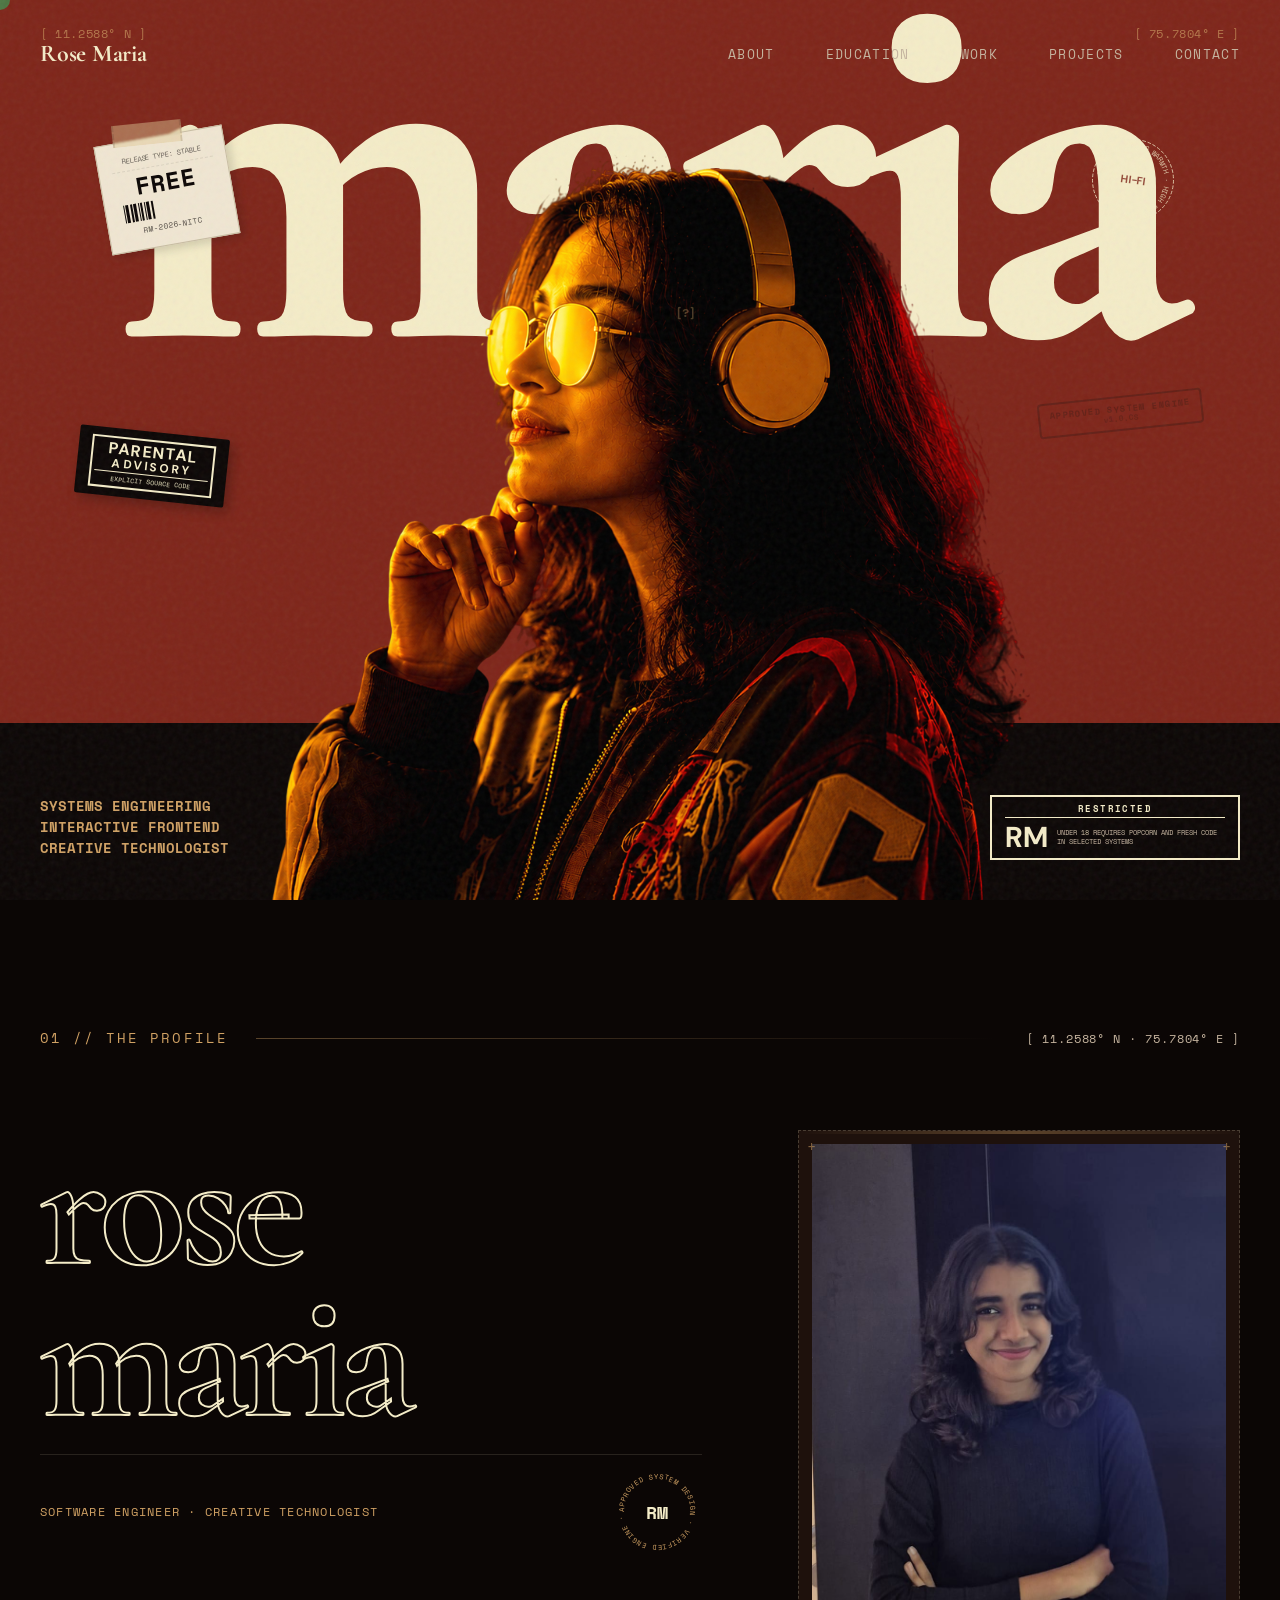
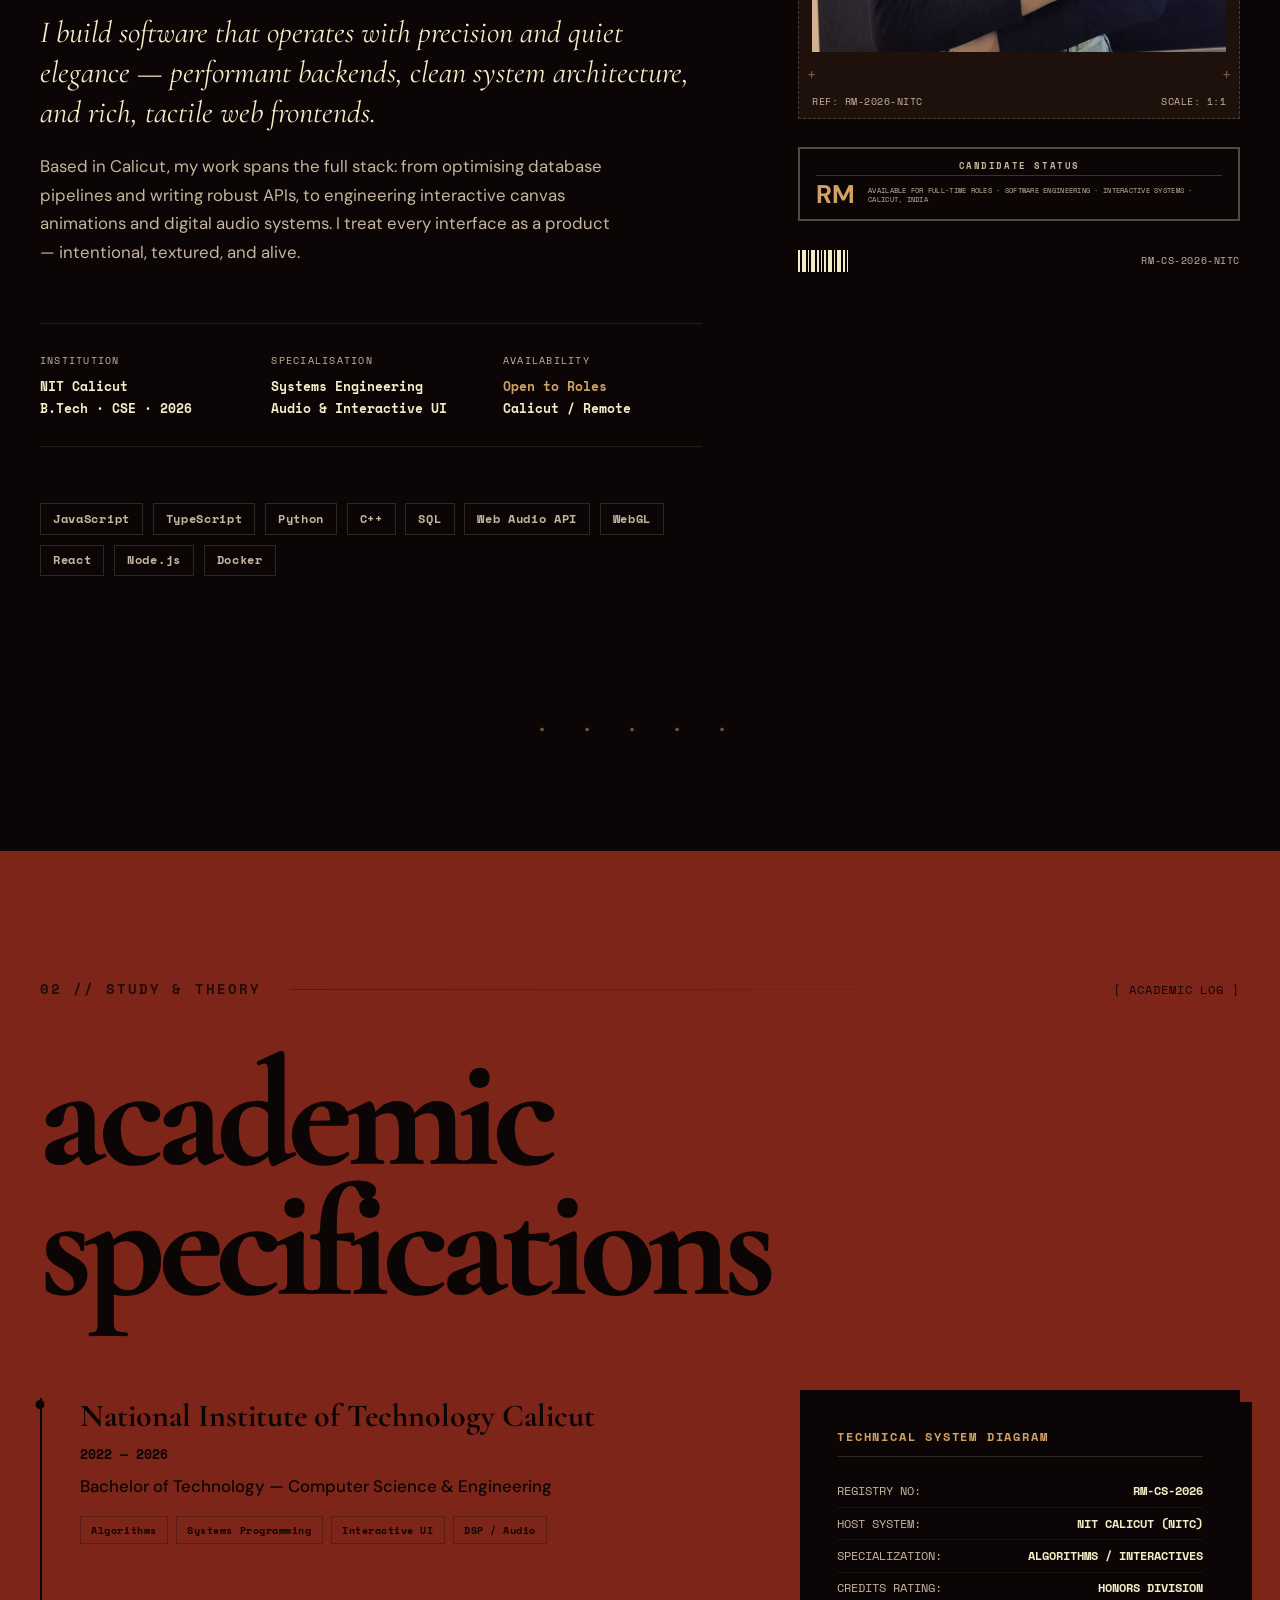
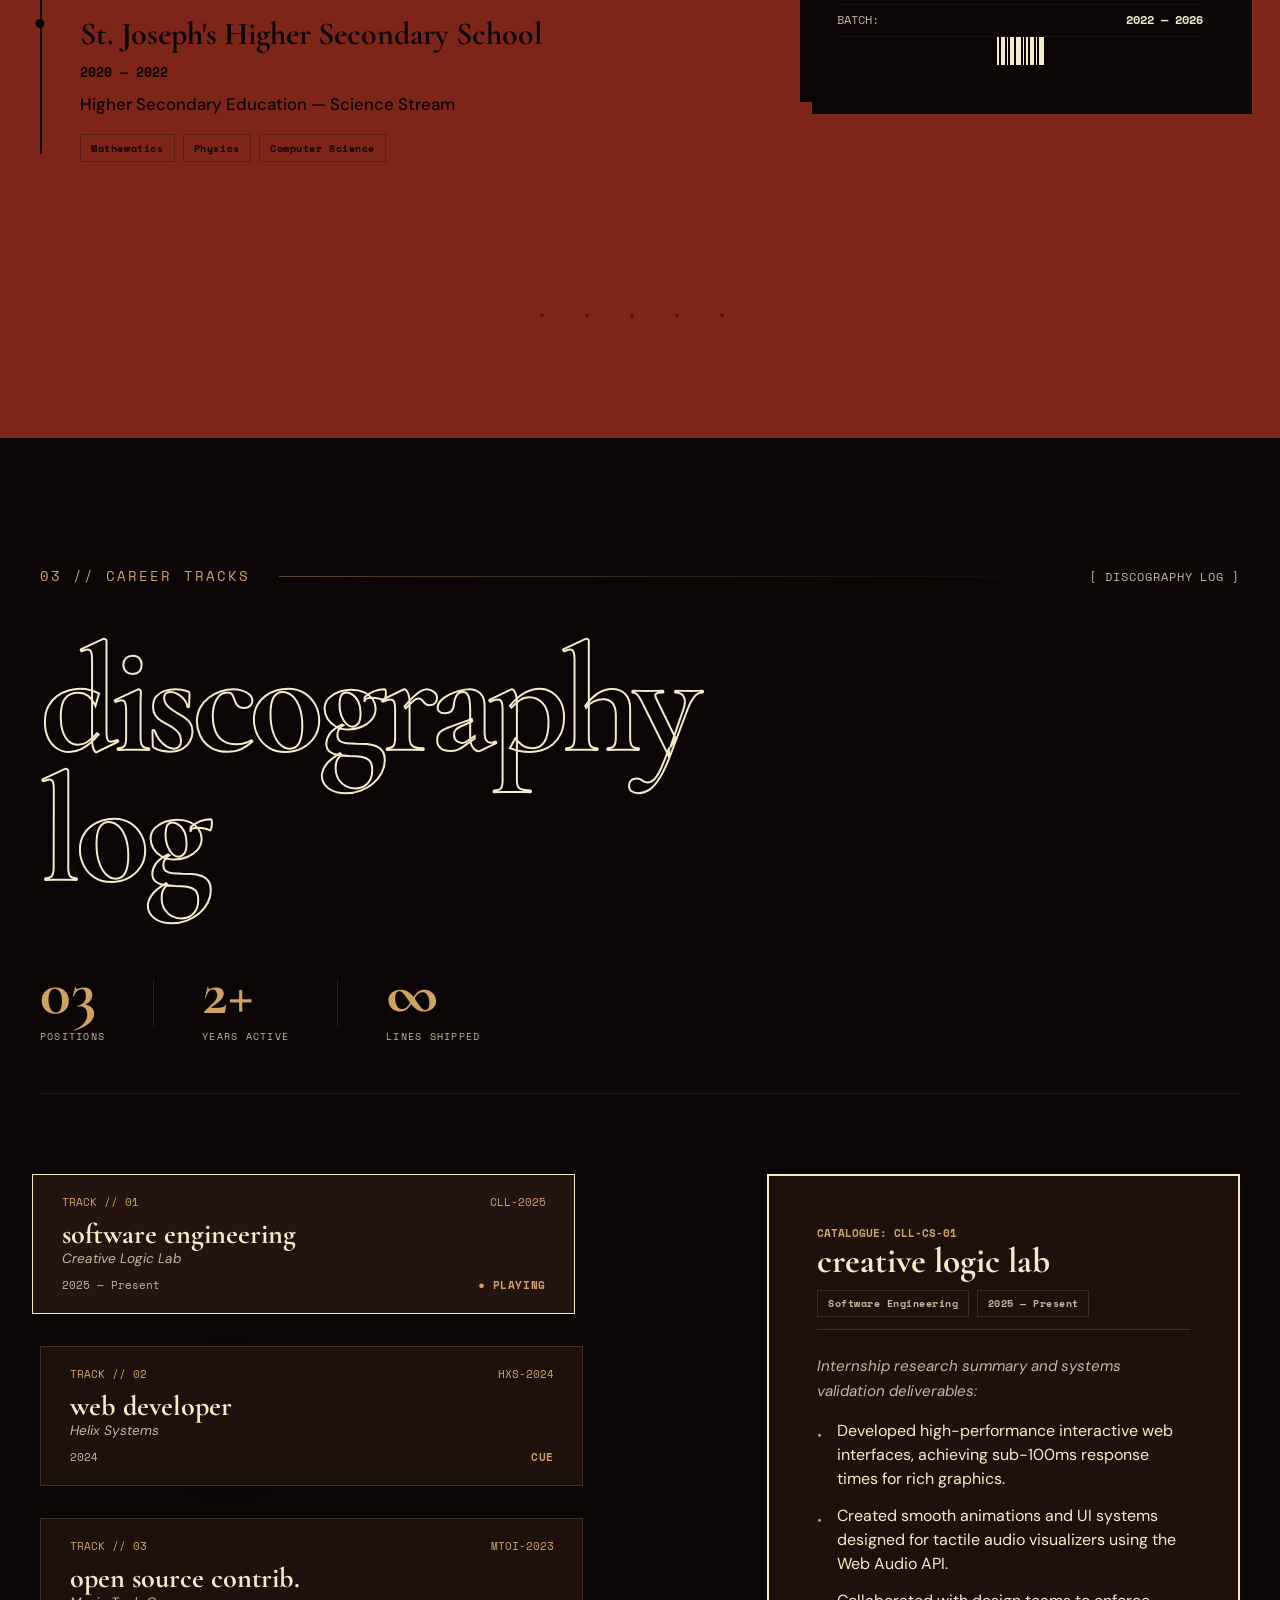
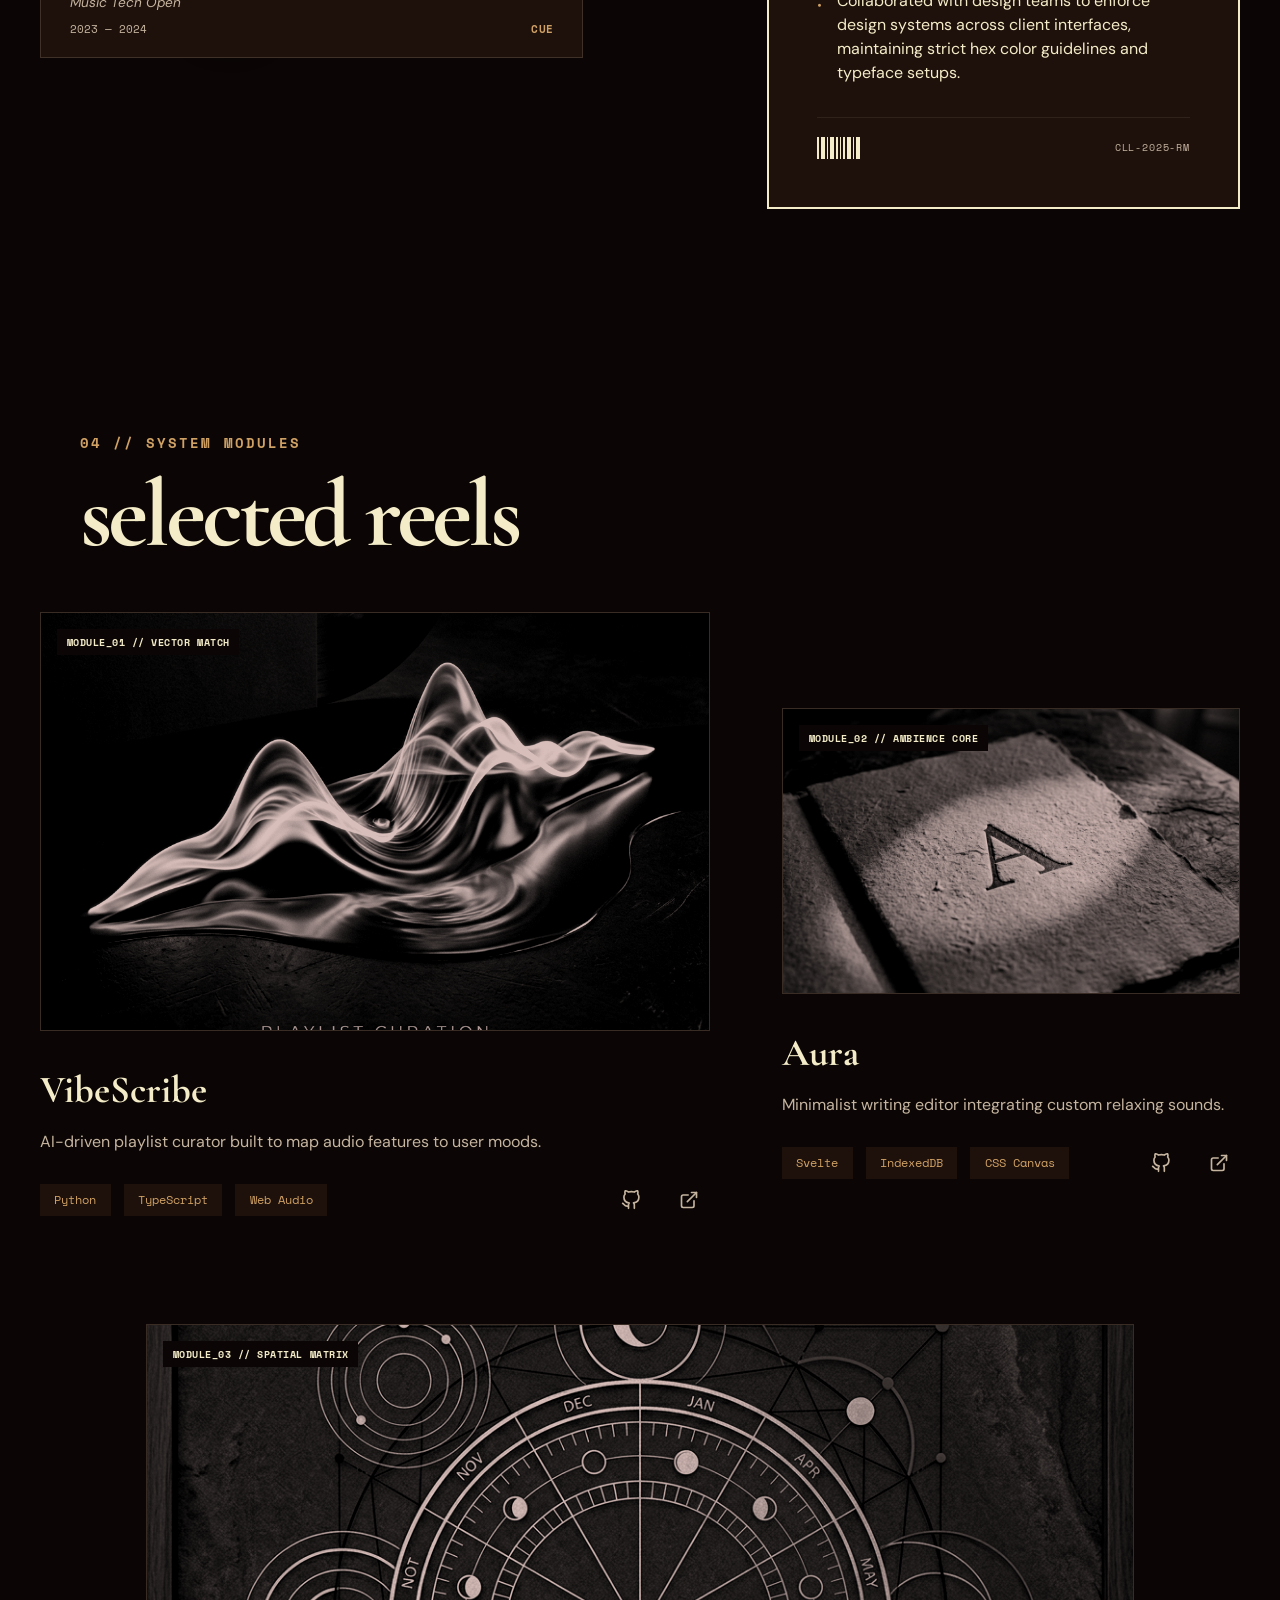
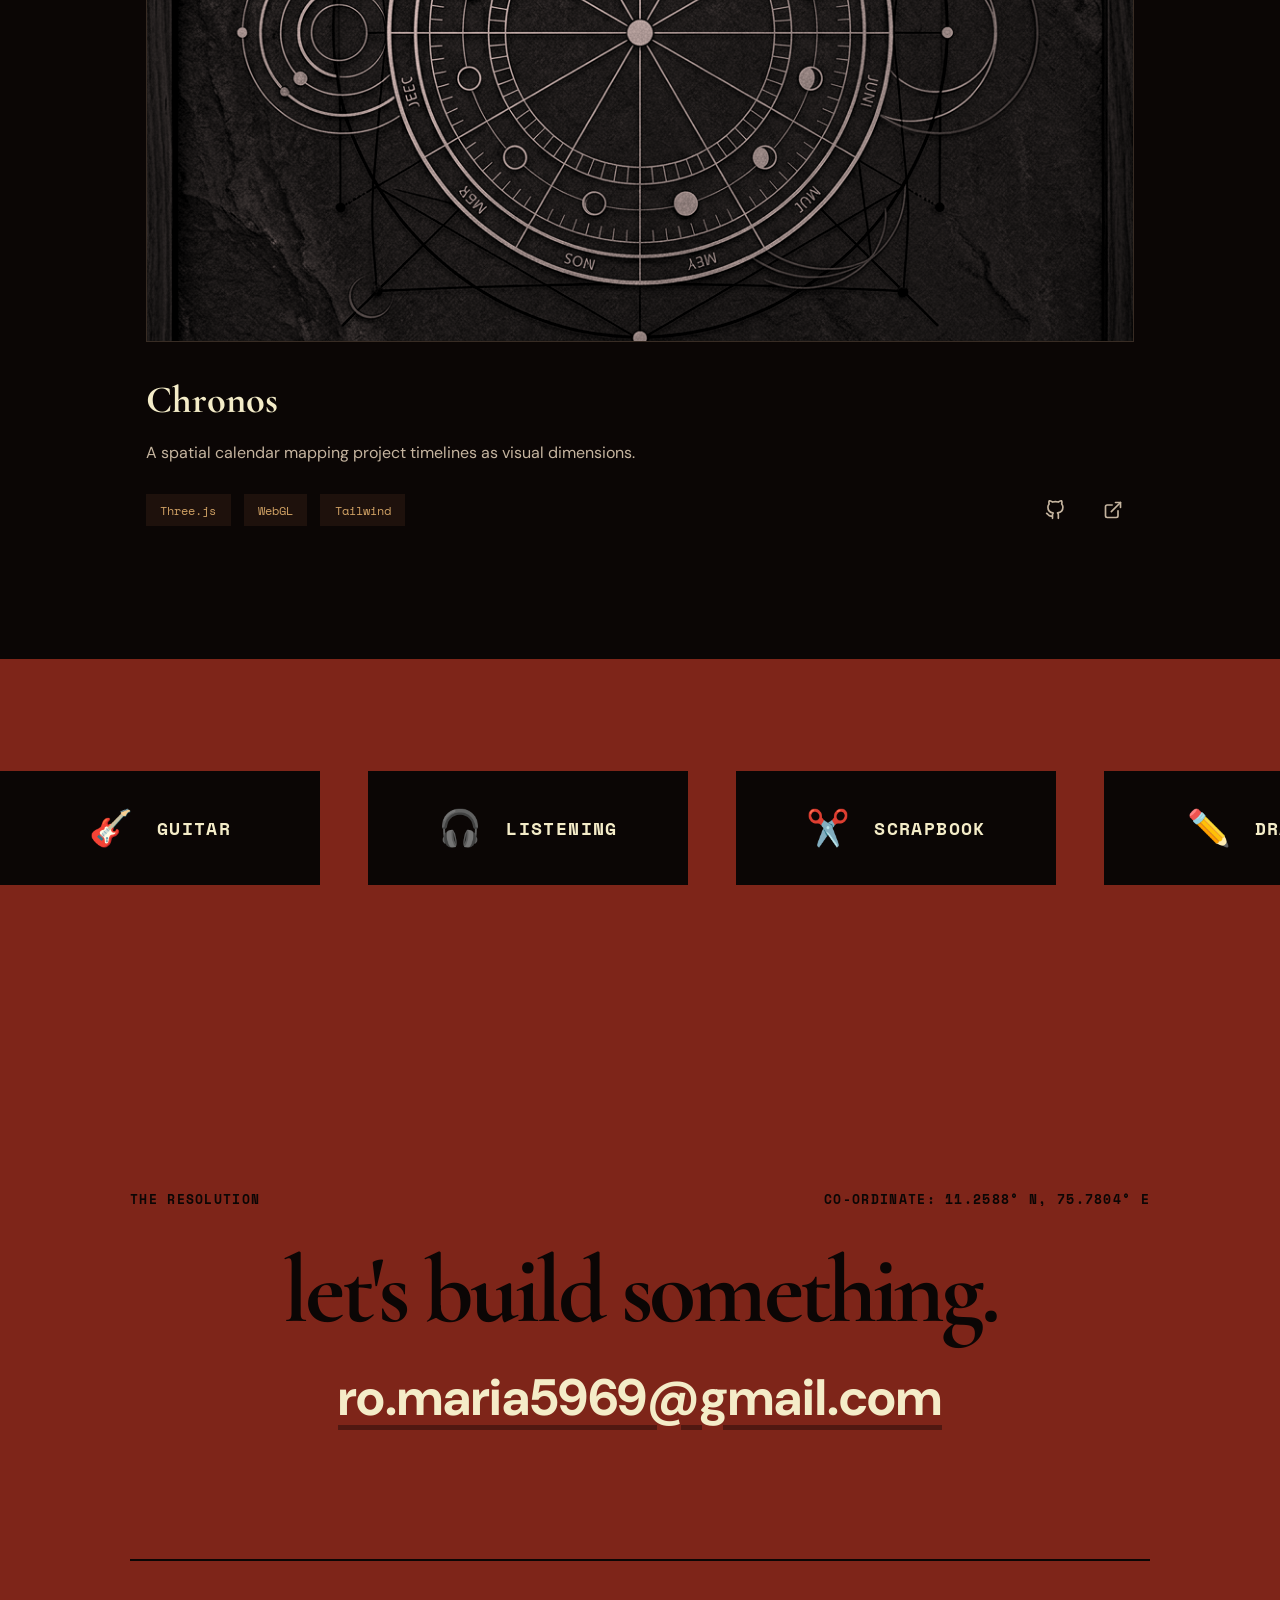
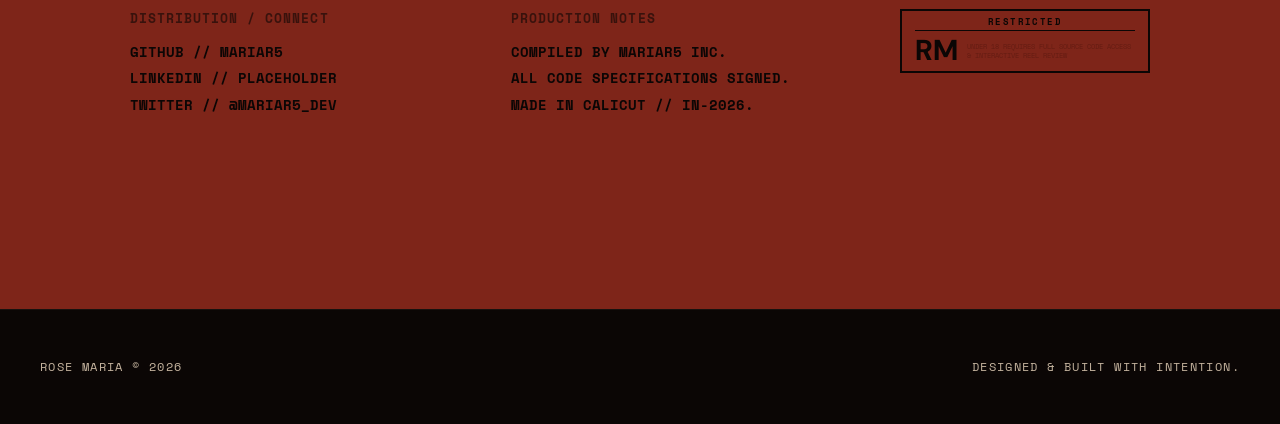
==== index.html @ 821b8453 "Fix the scroll issue" ====
<!DOCTYPE html>
<html lang="en">

<head>
  <meta charset="UTF-8">
  <meta name="viewport" content="width=device-width, initial-scale=1.0">
  <title>rose maria — portfolio</title>
  <meta name="description"
    content="Personal portfolio of Rose Maria, systems engineer and music enthusiast based in Calicut. Inspired by retro-vintage print, vinyl covers, and analog warmth.">

  <!-- Google Fonts: Cormorant Garamond, DM Sans, Space Mono -->
  <link rel="preconnect" href="https://fonts.googleapis.com">
  <link rel="preconnect" href="https://fonts.gstatic.com" crossorigin>
  <link
    href="https://fonts.googleapis.com/css2?family=Abril+Fatface&family=Cormorant+Garamond:ital,wght@0,300;0,400;0,600;0,700;1,300;1,400&family=DM+Sans:ital,opsz,wght@0,9..40,300;0,9..40,400;0,9..40,700;1,9..40,400&family=Space+Mono:wght@400;700&display=block"
    rel="stylesheet">

  <!-- Modular Stylesheets from styles/ folder -->
  <link rel="stylesheet" href="styles/global.css">
  <link rel="stylesheet" href="styles/hero.css">
  <link rel="stylesheet" href="styles/about.css">
  <link rel="stylesheet" href="styles/education.css">
  <link rel="stylesheet" href="styles/experience.css">
  <link rel="stylesheet" href="styles/projects.css">
  <link rel="stylesheet" href="styles/hobbies.css">
  <link rel="stylesheet" href="styles/contact.css">
</head>

<body>

  <!-- Custom Cursor Wrapper -->
  <div class="custom-cursor" id="customCursor"></div>

  <!-- Grain overlay -->
  <div class="grain-overlay"></div>

  <!-- Navigation -->
  <header class="nav-container">
    <nav class="nav" aria-label="Main Navigation">
      <a href="index.html" class="nav-logo" id="navLogo">Rose Maria</a>
      <div class="nav-links">
        <a href="#about" class="nav-link" data-section="about">About</a>
        <a href="#education" class="nav-link" data-section="education">Education</a>
        <a href="#experience" class="nav-link" data-section="experience">Work</a>
        <a href="#projects" class="nav-link" data-section="projects">Projects</a>
        <a href="#contact" class="nav-link" data-section="contact">Contact</a>
      </div>
    </nav>
  </header>

  <main>
    <!-- Section 1: HERO (The Poster Showcase) -->
    <section id="hero" class="hero-poster">

      <!-- Top Red Panel of the Poster -->
      <div class="poster-top-panel">

        <!-- Giant Bold Title -->
        <h1 class="poster-main-title" aria-label="maria">
          <span class="title-lowercase">maria</span>
        </h1>

        <!-- monospaced coordinates / camera viewfinder corners -->
        <div class="viewfinder-top-left">[ 11.2588° N ]</div>
        <div class="viewfinder-top-right">[ 75.7804° E ]</div>

      </div>

      <!-- Bottom Black Panel of the Poster (Split Line) -->
      <div class="poster-bottom-panel">

        <!-- Bottom Credits Layout Grid -->
        <div class="poster-credits-grid">

          <!-- Column 1 (Left Credits) -->
          <div class="credits-column">
            <span class="credit-item">Systems Engineering</span>
            <span class="credit-item">Interactive Frontend</span>
            <span class="credit-item">Creative Technologist</span>
          </div>

          <!-- Column 2 (Right Credits) -->
          <div class="credits-column">
            <span class="credit-item">Analog Enthusiast</span>
            <span class="credit-item">Music Curator</span>
            <span class="credit-item">Calicut, Kerala</span>
          </div>

          <!-- Logo Badges (Bottom Left) -->
          <div class="credits-badge-block">
            <div class="digital-badge">
              <div class="badge-logo-container">
                <div class="grid-square"></div>
                <div class="grid-square"></div>
                <div class="grid-square highlight"></div>
                <div class="grid-square"></div>
              </div>
              <div class="badge-text-block">
                <span class="badge-title">mariaR5</span>
                <span class="badge-subtitle">DIGITAL</span>
                <span class="badge-desc">IN SELECTED CODE</span>
              </div>
            </div>

            <!-- Small Globe Icon Vector -->
            <div class="globe-logo">
              <svg viewBox="0 0 100 100" class="globe-svg">
                <circle cx="50" cy="50" r="45" fill="none" stroke="currentColor" stroke-width="4" />
                <line x1="5" y1="50" x2="95" y2="50" stroke="currentColor" stroke-width="4" />
                <ellipse cx="50" cy="50" rx="22" ry="45" fill="none" stroke="currentColor" stroke-width="4" />
                <ellipse cx="50" cy="50" rx="45" ry="18" fill="none" stroke="currentColor" stroke-width="4" />
                <line x1="50" y1="5" x2="50" y2="95" stroke="currentColor" stroke-width="4" />
              </svg>
            </div>
          </div>

          <!-- R-Rating Movie Box (Bottom Right) -->
          <div class="credits-rating-block">
            <div class="restricted-box">
              <div class="restricted-header">RESTRICTED</div>
              <div class="restricted-body">
                <div class="restricted-letter">RM</div>
                <div class="restricted-text-rules">
                  UNDER 18 REQUIRES POPCORN AND FRESH CODE IN SELECTED SYSTEMS
                </div>
              </div>
            </div>
          </div>

        </div>

      </div>

      <!-- Silhouette cutout relative to the entire hero poster section -->
      <div class="poster-portrait-container">
        <img class="poster-portrait-img poster-portrait-img-gray" src="assets/portfolio_hero_image.png?v=2"
          alt="Rose Maria profile silhouette gray">
        <img class="poster-portrait-img poster-portrait-img-color" src="assets/portfolio_hero_image.png?v=2"
          alt="Rose Maria profile silhouette">
      </div>

      <!-- Quirky AI disclosure (reveals on hover) -->
      <div class="ai-generated-label">
        <div class="ai-header">
          <span class="ai-trigger">[?]</span>
          <span class="ai-text">this image is AI generated</span>
        </div>
        <svg class="ai-arrow" viewBox="0 0 20 40" fill="none" xmlns="http://www.w3.org/2000/svg">
          <path d="M 10 2 Q 18 18 10 34 M 4 27 L 10 34 L 16 27" stroke="currentColor" stroke-width="2" stroke-linecap="round" stroke-linejoin="round" />
        </svg>
      </div>

      <!-- Scrapbook collage items absolute positioned around -->

      <!-- Sticker 1: Taped Price Tag/Barcode -->
      <div class="scrapbook-sticker price-sticker">
        <div class="tape-strip"></div>
        <div class="sticker-content">
          <span class="sticker-meta">RELEASE TYPE: STABLE</span>
          <div class="sticker-price">FREE</div>
          <div class="sticker-barcode">
            <span></span><span></span><span></span><span></span><span></span><span></span><span></span><span></span><span></span>
          </div>
          <span class="sticker-serial">RM-2026-NITC</span>
        </div>
      </div>

      <!-- Sticker 2: Parental Advisory Sticker -->
      <div class="scrapbook-sticker advisory-sticker">
        <div class="advisory-border">
          <div class="advisory-title">PARENTAL</div>
          <div class="advisory-sub">ADVISORY</div>
          <div class="advisory-desc">EXPLICIT SOURCE CODE</div>
        </div>
      </div>

      <!-- Sticker 3: Circular Hi-Fi Sound Badge -->
      <div class="scrapbook-sticker hifi-badge">
        <svg viewBox="0 0 100 100" class="hifi-svg">
          <circle cx="50" cy="50" r="45" fill="none" stroke="currentColor" stroke-dasharray="4 2" />
          <text font-family="Space Mono" font-size="8" fill="currentColor">
            <textPath href="#hifiPath">ORIGINAL ANALOG WARMTH · HIGH FIDELITY · </textPath>
          </text>
          <path id="hifiPath" d="M 50,50 m -35,0 a 35,35 0 1,1 70,0 a 35,35 0 1,1 -70,0" fill="none" />
          <circle cx="50" cy="50" r="25" fill="currentColor" />
          <text x="50" y="54" font-family="DM Sans" font-size="12" font-weight="bold" fill="var(--bg-terracotta)"
            text-anchor="middle">HI-FI</text>
        </svg>
      </div>

      <!-- Sticker 4: Rubber Stamp Label -->
      <div class="scrapbook-sticker stamp-label">
        <span class="stamp-txt">APPROVED SYSTEM ENGINE</span>
        <span class="stamp-ver">v1.0.CS</span>
      </div>

    </section>

    <!-- Section 2: ABOUT (Poster Spec Profile) -->
    <section id="about" class="about-section panel-split bg-black reveal-on-scroll">
      <div class="about-inner">

        <!-- ── Top: mono label + divider strip ── -->
        <div class="about-header-strip">
          <span class="section-title-label">01 // the profile</span>
          <div class="about-divider-line"></div>
          <span class="about-header-coords">[ 11.2588° N · 75.7804° E ]</span>
        </div>

        <!-- ── Main grid: name block left, headshot right ── -->
        <div class="about-poster-grid">

          <!-- Left: Big name + bio text + credential rows -->
          <div class="about-left-col">

            <!-- Giant name -->
            <div class="about-name-block">
              <h2 class="about-name-display">rose<br>maria</h2>
              <div class="about-name-sub">
                <span class="about-name-role">Software Engineer · Creative Technologist</span>
                <div class="stamp-badge about-stamp" aria-hidden="true">
                  <svg viewBox="0 0 100 100">
                    <path id="aboutStampPath" d="M 50,50 m -37,0 a 37,37 0 1,1 74,0 a 37,37 0 1,1 -74,0" fill="none" />
                    <text font-family="Space Mono" font-size="7.8" fill="currentColor">
                      <textPath href="#aboutStampPath" letter-spacing="1">APPROVED SYSTEM DESIGN · VERIFIED ENGINE · </textPath>
                    </text>
                  </svg>
                  <div class="stamp-center">RM</div>
                </div>
              </div>
            </div>

            <!-- Professional bio paragraphs -->
            <div class="about-bio-prose">
              <p class="about-bio-lead">
                I build software that operates with precision and quiet elegance — performant backends, clean system architecture, and rich, tactile web frontends.
              </p>
              <p class="about-bio-body">
                Based in Calicut, my work spans the full stack: from optimising database pipelines and writing robust APIs, to engineering interactive canvas animations and digital audio systems. I treat every interface as a product — intentional, textured, and alive.
              </p>
            </div>

            <!-- Credential rows -->
            <div class="about-credential-grid">
              <div class="about-cred-col">
                <span class="cred-label">INSTITUTION</span>
                <span class="cred-value">NIT Calicut</span>
                <span class="cred-value">B.Tech · CSE · 2026</span>
              </div>
              <div class="about-cred-col">
                <span class="cred-label">SPECIALISATION</span>
                <span class="cred-value">Systems Engineering</span>
                <span class="cred-value">Audio &amp; Interactive UI</span>
              </div>
              <div class="about-cred-col">
                <span class="cred-label">AVAILABILITY</span>
                <span class="cred-value cred-available">Open to Roles</span>
                <span class="cred-value">Calicut / Remote</span>
              </div>
            </div>

            <!-- Skill tags -->
            <div class="about-skills-row">
              <span class="about-skill-tag">JavaScript</span>
              <span class="about-skill-tag">TypeScript</span>
              <span class="about-skill-tag">Python</span>
              <span class="about-skill-tag">C++</span>
              <span class="about-skill-tag">SQL</span>
              <span class="about-skill-tag">Web Audio API</span>
              <span class="about-skill-tag">WebGL</span>
              <span class="about-skill-tag">React</span>
              <span class="about-skill-tag">Node.js</span>
              <span class="about-skill-tag">Docker</span>
            </div>

          </div>

          <!-- Right: Viewfinder headshot + restricted-style status box -->
          <div class="about-right-col">

            <!-- Camera viewfinder frame -->
            <div class="about-headshot-frame">
              <div class="viewfinder-crosshairs">
                <div class="crosshair top-left">+</div>
                <div class="crosshair top-right">+</div>
                <div class="crosshair bottom-left">+</div>
                <div class="crosshair bottom-right">+</div>
              </div>
              <div class="headshot-scanline"></div>
              <img class="headshot-photo" src="assets/image.png" alt="Rose Maria — Professional Headshot" loading="lazy">
              <div class="frame-metadata">
                <span class="meta-label">REF: RM-2026-NITC</span>
                <span class="meta-scale">SCALE: 1:1</span>
              </div>
            </div>

            <!-- Availability block -->
            <div class="about-restricted-block">
              <div class="restricted-header">CANDIDATE STATUS</div>
              <div class="restricted-body">
                <div class="restricted-letter">RM</div>
                <div class="restricted-text-rules">
                  AVAILABLE FOR FULL-TIME ROLES · SOFTWARE ENGINEERING · INTERACTIVE SYSTEMS · CALICUT, INDIA
                </div>
              </div>
            </div>

            <!-- Barcode decoration -->
            <div class="about-barcode-row">
              <div class="barcode-visual-black about-barcode">
                <span></span><span></span><span></span><span></span><span></span><span></span>
                <span></span><span></span><span></span><span></span><span></span><span></span>
              </div>
              <span class="about-barcode-id">RM-CS-2026-NITC</span>
            </div>

          </div>
        </div>

      </div>
      <div class="section-separator">· · · · ·</div>
    </section>

    <!-- Section 3: EDUCATION (Solid Terracotta Red Panel — Academic Spec Sheet) -->
    <section id="education" class="education-section panel-split bg-red reveal-on-scroll">

      <div class="edu-inner">

        <!-- Header strip -->
        <div class="edu-header-strip">
          <span class="section-title-label-black">02 // study &amp; theory</span>
          <div class="edu-divider-line"></div>
          <span class="edu-header-code">[ ACADEMIC LOG ]</span>
        </div>

        <!-- Big section title -->
        <h2 class="edu-main-title">academic<br>specifications</h2>

        <!-- Main layout: timeline left, spec sheet right -->
        <div class="education-poster-layout">

          <!-- Timeline column -->
          <div class="education-timeline">
            <div class="timeline-track-black"></div>

            <!-- Entry 1: NITC -->
            <div class="education-item-black">
              <div class="timeline-marker-black"></div>
              <div class="education-details">
                <div class="edu-header">
                  <h3 class="institution-name-black">National Institute of Technology Calicut</h3>
                  <span class="edu-duration-black">2022 — 2026</span>
                </div>
                <p class="degree-info-black">Bachelor of Technology — Computer Science &amp; Engineering</p>
                <!-- Course focus tags -->
                <div class="edu-focus-tags">
                  <span class="edu-tag">Algorithms</span>
                  <span class="edu-tag">Systems Programming</span>
                  <span class="edu-tag">Interactive UI</span>
                  <span class="edu-tag">DSP / Audio</span>
                </div>
              </div>
            </div>

            <!-- Entry 2: School -->
            <div class="education-item-black">
              <div class="timeline-marker-black"></div>
              <div class="education-details">
                <div class="edu-header">
                  <h3 class="institution-name-black">St. Joseph's Higher Secondary School</h3>
                  <span class="edu-duration-black">2020 — 2022</span>
                </div>
                <p class="degree-info-black">Higher Secondary Education — Science Stream</p>
                <div class="edu-focus-tags">
                  <span class="edu-tag">Mathematics</span>
                  <span class="edu-tag">Physics</span>
                  <span class="edu-tag">Computer Science</span>
                </div>
              </div>
            </div>
          </div>

          <!-- Spec sheet column -->
          <div class="spec-sheet-container">
            <div class="spec-sheet">
              <div class="spec-header">TECHNICAL SYSTEM DIAGRAM</div>
              <div class="spec-row">
                <span class="spec-label">REGISTRY NO:</span>
                <span class="spec-value">RM-CS-2026</span>
              </div>
              <div class="spec-row">
                <span class="spec-label">HOST SYSTEM:</span>
                <span class="spec-value">NIT CALICUT (NITC)</span>
              </div>
              <div class="spec-row">
                <span class="spec-label">SPECIALIZATION:</span>
                <span class="spec-value">ALGORITHMS / INTERACTIVES</span>
              </div>
              <div class="spec-row">
                <span class="spec-label">CREDITS RATING:</span>
                <span class="spec-value">HONORS DIVISION</span>
              </div>
              <div class="spec-row">
                <span class="spec-label">BATCH:</span>
                <span class="spec-value">2022 — 2026</span>
              </div>
              <div class="spec-footer">
                <div class="barcode-visual">
                  <span></span><span></span><span></span><span></span><span></span>
                  <span></span><span></span><span></span><span></span><span></span>
                </div>
              </div>
            </div>
          </div>

        </div>

      </div>
      <div class="section-separator-black">· · · · ·</div>
    </section>

    <!-- Section 4: EXPERIENCE (Vinyl Discography Sleeve Rack Layout) -->
    <section id="experience" class="experience-section panel-split bg-black reveal-on-scroll">
      <div class="exp-inner">

        <!-- Header strip matches About page -->
        <div class="exp-header-strip">
          <span class="section-title-label">03 // career tracks</span>
          <div class="exp-divider-line"></div>
          <span class="exp-header-code">[ DISCOGRAPHY LOG ]</span>
        </div>

        <!-- Giant outlined section title -->
        <h2 class="exp-main-title">discography<br>log</h2>

        <!-- Quick stat row -->
        <div class="exp-stat-row">
          <div class="exp-stat-col">
            <span class="exp-stat-num">03</span>
            <span class="exp-stat-label">Positions</span>
          </div>
          <div class="exp-stat-divider"></div>
          <div class="exp-stat-col">
            <span class="exp-stat-num">2+</span>
            <span class="exp-stat-label">Years Active</span>
          </div>
          <div class="exp-stat-divider"></div>
          <div class="exp-stat-col">
            <span class="exp-stat-num">∞</span>
            <span class="exp-stat-label">Lines Shipped</span>
          </div>
        </div>

        <div class="discography-container">

          <!-- Left Column: Cardboard record sleeves rack -->
          <div class="sleeves-rack" role="tablist" aria-label="Professional Experience Tracks">

            <!-- Sleeve Cover 1 (CLL) -->
            <button class="sleeve-wrapper active" data-track="1" role="tab" aria-selected="true"
              aria-controls="notes-panel-1">
              <div class="sleeve-cover">
                <div class="sleeve-header">
                  <span class="track-number">TRACK // 01</span>
                  <span class="release-code">CLL-2025</span>
                </div>
                <div class="sleeve-body">
                  <h4 class="sleeve-role">Software Engineering</h4>
                  <span class="sleeve-company">Creative Logic Lab</span>
                </div>
                <div class="sleeve-footer">
                  <span class="sleeve-duration">2025 — Present</span>
                  <span class="sleeve-status playing-status">● PLAYING</span>
                </div>
              </div>
              <!-- Concentric Groove vinyl disc -->
              <div class="vinyl-disc">
                <div class="vinyl-grooves"></div>
                <div class="vinyl-label">
                  <div class="label-center">RM // 01</div>
                </div>
              </div>
            </button>

            <!-- Sleeve Cover 2 (Helix) -->
            <button class="sleeve-wrapper" data-track="2" role="tab" aria-selected="false" aria-controls="notes-panel-2">
              <div class="sleeve-cover">
                <div class="sleeve-header">
                  <span class="track-number">TRACK // 02</span>
                  <span class="release-code">HXS-2024</span>
                </div>
                <div class="sleeve-body">
                  <h4 class="sleeve-role">Web Developer</h4>
                  <span class="sleeve-company">Helix Systems</span>
                </div>
                <div class="sleeve-footer">
                  <span class="sleeve-duration">2024</span>
                  <span class="sleeve-status">CUE</span>
                </div>
              </div>
              <div class="vinyl-disc">
                <div class="vinyl-grooves"></div>
                <div class="vinyl-label">
                  <div class="label-center">RM // 02</div>
                </div>
              </div>
            </button>

            <!-- Sleeve Cover 3 (MTOI) -->
            <button class="sleeve-wrapper" data-track="3" role="tab" aria-selected="false" aria-controls="notes-panel-3">
              <div class="sleeve-cover">
                <div class="sleeve-header">
                  <span class="track-number">TRACK // 03</span>
                  <span class="release-code">MTOI-2023</span>
                </div>
                <div class="sleeve-body">
                  <h4 class="sleeve-role">Open Source Contrib.</h4>
                  <span class="sleeve-company">Music Tech Open</span>
                </div>
                <div class="sleeve-footer">
                  <span class="sleeve-duration">2023 — 2024</span>
                  <span class="sleeve-status">CUE</span>
                </div>
              </div>
              <div class="vinyl-disc">
                <div class="vinyl-grooves"></div>
                <div class="vinyl-label">
                  <div class="label-center">RM // 03</div>
                </div>
              </div>
            </button>

          </div>

          <!-- Right Column: Printed Liner notes insert panel -->
          <div class="liner-notes-container">

            <!-- Sheet Panel 1 (CLL details) -->
            <div class="liner-notes-sheet active" id="notes-panel-1" role="tabpanel"
              aria-label="Creative Logic Lab Experience">
              <div class="notes-header">
                <span class="notes-catalogue">CATALOGUE: CLL-CS-01</span>
                <h4 class="notes-title">Creative Logic Lab</h4>
                <div class="notes-meta-row">
                  <span class="notes-meta-chip">Software Engineering</span>
                  <span class="notes-meta-chip">2025 — Present</span>
                </div>
              </div>
              <div class="notes-content">
                <p class="notes-intro">Internship research summary and systems validation deliverables:</p>
                <ul class="notes-bullets">
                  <li>Developed high-performance interactive web interfaces, achieving sub-100ms response times for rich graphics.</li>
                  <li>Created smooth animations and UI systems designed for tactile audio visualizers using the Web Audio API.</li>
                  <li>Collaborated with design teams to enforce design systems across client interfaces, maintaining strict hex color guidelines and typeface setups.</li>
                </ul>
              </div>
              <div class="notes-footer-barcode">
                <div class="barcode-visual-black">
                  <span></span><span></span><span></span><span></span><span></span>
                  <span></span><span></span><span></span><span></span><span></span>
                </div>
                <span class="barcode-id">CLL-2025-RM</span>
              </div>
            </div>

            <!-- Sheet Panel 2 (Helix details) -->
            <div class="liner-notes-sheet" id="notes-panel-2" role="tabpanel" aria-label="Helix Systems Experience"
              style="display: none;">
              <div class="notes-header">
                <span class="notes-catalogue">CATALOGUE: HXS-CS-02</span>
                <h4 class="notes-title">Helix Systems</h4>
                <div class="notes-meta-row">
                  <span class="notes-meta-chip">Web Developer</span>
                  <span class="notes-meta-chip">2024</span>
                </div>
              </div>
              <div class="notes-content">
                <p class="notes-intro">Database performance logs and architecture optimizations:</p>
                <ul class="notes-bullets">
                  <li>Refactored legacy database models and web frameworks, accelerating load times by 20%.</li>
                  <li>Constructed clean internal dashboards for metrics logging and performance metrics tracking.</li>
                  <li>Authored automated test suites for security validation and data integrity, ensuring 95% API coverage.</li>
                </ul>
              </div>
              <div class="notes-footer-barcode">
                <div class="barcode-visual-black">
                  <span></span><span></span><span></span><span></span><span></span>
                  <span></span><span></span><span></span><span></span><span></span>
                </div>
                <span class="barcode-id">HXS-2024-RM</span>
              </div>
            </div>

            <!-- Sheet Panel 3 (MTOI details) -->
            <div class="liner-notes-sheet" id="notes-panel-3" role="tabpanel"
              aria-label="Music Tech Open Initiative Experience" style="display: none;">
              <div class="notes-header">
                <span class="notes-catalogue">CATALOGUE: MTOI-DSP-03</span>
                <h4 class="notes-title">Music Tech Open Initiative</h4>
                <div class="notes-meta-row">
                  <span class="notes-meta-chip">Open Source</span>
                  <span class="notes-meta-chip">2023 — 2024</span>
                </div>
              </div>
              <div class="notes-content">
                <p class="notes-intro">Digital Signal Processing contributions and package configurations:</p>
                <ul class="notes-bullets">
                  <li>Contributed core components to open-source DSP frameworks utilized by hundreds of online artists.</li>
                  <li>Refined accessibility features, updating markup and screen-reader flow for digital audio workspaces.</li>
                  <li>Maintained build tasks and optimized package loading pipelines, reducing payload size by 15%.</li>
                </ul>
              </div>
              <div class="notes-footer-barcode">
                <div class="barcode-visual-black">
                  <span></span><span></span><span></span><span></span><span></span>
                  <span></span><span></span><span></span><span></span><span></span>
                </div>
                <span class="barcode-id">MTOI-2023-RM</span>
              </div>
            </div>

          </div>

        </div>
      </div>
    </section>

    <!-- Section 5: PROJECTS (Selected Reels - Album Sleeves Grid) -->
    <section id="projects" class="projects-section panel-split bg-black reveal-on-scroll">
      <div class="section-header-poster">
        <h2 class="section-title-label">04 // system modules</h2>
        <h3 class="poster-heading-chunky">selected reels</h3>
      </div>

      <div class="projects-grid">
        <!-- Project 1: Asymmetric Left -->
        <article class="project-card reveal-on-scroll card-large">
          <div class="project-media-wrapper">
            <img class="project-image" src="assets/project1.png" alt="VibeScribe music playlist curator" loading="lazy">

            <!-- Sleeve top specifications -->
            <div class="sleeve-spec-label">MODULE_01 // VECTOR MATCH</div>

            <div class="project-overlay">
              <div class="overlay-header-specs">
                <span>FORMAT: WEB PIPELINE</span>
                <span>CODE: RM-VBS-01</span>
              </div>
              <p class="project-summary-long">An AI-driven audio playlist manager utilizing machine learning vectors to
                recommend songs based on emotional profiles and text-prompt mood descriptions. Integrated directly with
                online music APIs.</p>
              <div class="play-indicator">
                <svg viewBox="0 0 24 24" width="24" height="24" fill="currentColor">
                  <path d="M8 5v14l11-7z" />
                </svg>
                <span>PLAY MODULE REEL</span>
              </div>
            </div>
          </div>
          <div class="project-details">
            <h4 class="project-title">VibeScribe</h4>
            <p class="project-desc">AI-driven playlist curator built to map audio features to user moods.</p>
            <div class="project-meta-row">
              <div class="project-tags">
                <span class="tech-pill">Python</span>
                <span class="tech-pill">TypeScript</span>
                <span class="tech-pill">Web Audio</span>
              </div>
              <div class="project-actions">
                <a href="https://github.com/mariaR5" target="_blank" rel="noopener noreferrer" class="project-link-btn"
                  aria-label="GitHub repository">
                  <svg viewBox="0 0 24 24" width="20" height="20" fill="none" stroke="currentColor" stroke-width="2"
                    stroke-linecap="round" stroke-linejoin="round">
                    <path
                      d="M9 19c-5 1.5-5-2.5-7-3m14 6v-3.87a3.37 3.37 0 0 0-.94-2.61c3.14-.35 6.44-1.54 6.44-7A5.44 5.44 0 0 0 20 4.77 5.07 5.07 0 0 0 19.91 1S18.73.65 16 2.48a13.38 13.38 0 0 0-7 0C6.27.65 5.09 1 5.09 1A5.07 5.07 0 0 0 5 4.77a5.44 5.44 0 0 0-1.5 3.78c0 5.42 3.3 6.61 6.44 7A3.37 3.37 0 0 0 9 18.13V22">
                    </path>
                  </svg>
                </a>
                <a href="#" class="project-link-btn" aria-label="Live Demo">
                  <svg viewBox="0 0 24 24" width="20" height="20" fill="none" stroke="currentColor" stroke-width="2"
                    stroke-linecap="round" stroke-linejoin="round">
                    <path d="M18 13v6a2 2 0 0 1-2 2H5a2 2 0 0 1-2-2V8a2 2 0 0 1 2-2h6"></path>
                    <polyline points="15 3 21 3 21 9"></polyline>
                    <line x1="10" y1="14" x2="21" y2="3"></line>
                  </svg>
                </a>
              </div>
            </div>
          </div>
        </article>

        <!-- Project 2: Asymmetric Right -->
        <article class="project-card reveal-on-scroll card-small">
          <div class="project-media-wrapper">
            <img class="project-image" src="assets/project2.png" alt="Aura writing editor" loading="lazy">
            <div class="sleeve-spec-label">MODULE_02 // AMBIENCE CORE</div>
            <div class="project-overlay">
              <div class="overlay-header-specs">
                <span>FORMAT: INTERACTIVE CANVAS</span>
                <span>CODE: RM-AUR-02</span>
              </div>
              <p class="project-summary-long">A distraction-free writing environment that syncs local prose to ambient
                soundscapes. Includes low-latency offline synching, Markdown previewing, and dynamic typographic
                settings.</p>
              <div class="play-indicator">
                <svg viewBox="0 0 24 24" width="24" height="24" fill="currentColor">
                  <path d="M8 5v14l11-7z" />
                </svg>
                <span>PLAY MODULE REEL</span>
              </div>
            </div>
          </div>
          <div class="project-details">
            <h4 class="project-title">Aura</h4>
            <p class="project-desc">Minimalist writing editor integrating custom relaxing sounds.</p>
            <div class="project-meta-row">
              <div class="project-tags">
                <span class="tech-pill">Svelte</span>
                <span class="tech-pill">IndexedDB</span>
                <span class="tech-pill">CSS Canvas</span>
              </div>
              <div class="project-actions">
                <a href="https://github.com/mariaR5" target="_blank" rel="noopener noreferrer" class="project-link-btn"
                  aria-label="GitHub repository">
                  <svg viewBox="0 0 24 24" width="20" height="20" fill="none" stroke="currentColor" stroke-width="2"
                    stroke-linecap="round" stroke-linejoin="round">
                    <path
                      d="M9 19c-5 1.5-5-2.5-7-3m14 6v-3.87a3.37 3.37 0 0 0-.94-2.61c3.14-.35 6.44-1.54 6.44-7A5.44 5.44 0 0 0 20 4.77 5.07 5.07 0 0 0 19.91 1S18.73.65 16 2.48a13.38 13.38 0 0 0-7 0C6.27.65 5.09 1 5.09 1A5.07 5.07 0 0 0 5 4.77a5.44 5.44 0 0 0-1.5 3.78c0 5.42 3.3 6.61 6.44 7A3.37 3.37 0 0 0 9 18.13V22">
                    </path>
                  </svg>
                </a>
                <a href="#" class="project-link-btn" aria-label="Live Demo">
                  <svg viewBox="0 0 24 24" width="20" height="20" fill="none" stroke="currentColor" stroke-width="2"
                    stroke-linecap="round" stroke-linejoin="round">
                    <path d="M18 13v6a2 2 0 0 1-2 2H5a2 2 0 0 1-2-2V8a2 2 0 0 1 2-2h6"></path>
                    <polyline points="15 3 21 3 21 9"></polyline>
                    <line x1="10" y1="14" x2="21" y2="3"></line>
                  </svg>
                </a>
              </div>
            </div>
          </div>
        </article>

        <!-- Project 3: Asymmetric Center -->
        <article class="project-card reveal-on-scroll card-wide">
          <div class="project-media-wrapper">
            <img class="project-image" src="assets/project3.png" alt="Chronos calendar" loading="lazy">
            <div class="sleeve-spec-label">MODULE_03 // SPATIAL MATRIX</div>
            <div class="project-overlay">
              <div class="overlay-header-specs">
                <span>FORMAT: 3D ENGINE</span>
                <span>CODE: RM-CHNS-03</span>
              </div>
              <p class="project-summary-long">A multi-dimensional calendar mapping time coordinates to spatial node
                points. Designed for tracking complex parallel team releases, deadlines, and dependencies in a 3D
                interface.</p>
              <div class="play-indicator">
                <svg viewBox="0 0 24 24" width="24" height="24" fill="currentColor">
                  <path d="M8 5v14l11-7z" />
                </svg>
                <span>PLAY MODULE REEL</span>
              </div>
            </div>
          </div>
          <div class="project-details">
            <h4 class="project-title">Chronos</h4>
            <p class="project-desc">A spatial calendar mapping project timelines as visual dimensions.</p>
            <div class="project-meta-row">
              <div class="project-tags">
                <span class="tech-pill">Three.js</span>
                <span class="tech-pill">WebGL</span>
                <span class="tech-pill">Tailwind</span>
              </div>
              <div class="project-actions">
                <a href="https://github.com/mariaR5" target="_blank" rel="noopener noreferrer" class="project-link-btn"
                  aria-label="GitHub repository">
                  <svg viewBox="0 0 24 24" width="20" height="20" fill="none" stroke="currentColor" stroke-width="2"
                    stroke-linecap="round" stroke-linejoin="round">
                    <path
                      d="M9 19c-5 1.5-5-2.5-7-3m14 6v-3.87a3.37 3.37 0 0 0-.94-2.61c3.14-.35 6.44-1.54 6.44-7A5.44 5.44 0 0 0 20 4.77 5.07 5.07 0 0 0 19.91 1S18.73.65 16 2.48a13.38 13.38 0 0 0-7 0C6.27.65 5.09 1 5.09 1A5.07 5.07 0 0 0 5 4.77a5.44 5.44 0 0 0-1.5 3.78c0 5.42 3.3 6.61 6.44 7A3.37 3.37 0 0 0 9 18.13V22">
                    </path>
                  </svg>
                </a>
                <a href="#" class="project-link-btn" aria-label="Live Demo">
                  <svg viewBox="0 0 24 24" width="20" height="20" fill="none" stroke="currentColor" stroke-width="2"
                    stroke-linecap="round" stroke-linejoin="round">
                    <path d="M18 13v6a2 2 0 0 1-2 2H5a2 2 0 0 1-2-2V8a2 2 0 0 1 2-2h6"></path>
                    <polyline points="15 3 21 3 21 9"></polyline>
                    <line x1="10" y1="14" x2="21" y2="3"></line>
                  </svg>
                </a>
              </div>
            </div>
          </div>
        </article>
      </div>
    </section>

    <!-- Section 6: HOBBIES -->
    <section id="hobbies" class="hobbies-section">
      <div class="marquee-outer">
        <div class="marquee-track" id="marqueeTrack">
          <div class="hobby-card">
            <span class="hobby-icon">🎸</span>
            <span class="hobby-label">GUITAR</span>
          </div>
          <div class="hobby-card">
            <span class="hobby-icon">🎧</span>
            <span class="hobby-label">LISTENING</span>
          </div>
          <div class="hobby-card">
            <span class="hobby-icon">✂️</span>
            <span class="hobby-label">SCRAPBOOK</span>
          </div>
          <div class="hobby-card">
            <span class="hobby-icon">✏️</span>
            <span class="hobby-label">DRAWING</span>
          </div>
          <div class="hobby-card">
            <span class="hobby-icon">🧥</span>
            <span class="hobby-label">FASHION</span>
          </div>
          <div class="hobby-card">
            <span class="hobby-icon">💻</span>
            <span class="hobby-label">DEV LOG</span>
          </div>
          <!-- Loop duplicates -->
          <div class="hobby-card">
            <span class="hobby-icon">🎸</span>
            <span class="hobby-label">GUITAR</span>
          </div>
          <div class="hobby-card">
            <span class="hobby-icon">🎧</span>
            <span class="hobby-label">LISTENING</span>
          </div>
          <div class="hobby-card">
            <span class="hobby-icon">✂️</span>
            <span class="hobby-label">SCRAPBOOK</span>
          </div>
          <div class="hobby-card">
            <span class="hobby-icon">✏️</span>
            <span class="hobby-label">DRAWING</span>
          </div>
          <div class="hobby-card">
            <span class="hobby-icon">🧥</span>
            <span class="hobby-label">FASHION</span>
          </div>
          <div class="hobby-card">
            <span class="hobby-icon">💻</span>
            <span class="hobby-label">DEV LOG</span>
          </div>
        </div>
      </div>
    </section>

    <!-- Section 7: CONTACT (Solid Terracotta Red Panel with Film Credits Billing Layout) -->
    <section id="contact" class="contact-section panel-split bg-red reveal-on-scroll">
      <div class="contact-box-poster">

        <div class="contact-meta-header">
          <span class="meta-label-black">THE RESOLUTION</span>
          <span class="meta-label-black">CO-ORDINATE: 11.2588° N, 75.7804° E</span>
        </div>

        <h2 class="poster-heading-chunky-black" style="margin-bottom: 2rem;">let's build something.</h2>

        <div class="email-copy-wrapper-black" id="emailCopyWrapper">
          <button class="email-btn-black" id="emailBtn" aria-label="Copy email address">
            ro.maria5969@gmail.com
          </button>
          <span class="tooltip-black" id="copyTooltip">Copy to clipboard</span>
        </div>

        <!-- Retro Billing-style Grid columns -->
        <div class="billing-credits-grid">
          <div class="billing-col">
            <span class="bill-role">DISTRIBUTION / CONNECT</span>
            <a href="https://github.com/mariaR5" target="_blank" rel="noopener noreferrer" class="bill-link">GITHUB //
              mariaR5</a>
            <a href="#" target="_blank" rel="noopener noreferrer" class="bill-link">LINKEDIN // PLACEHOLDER</a>
            <a href="#" target="_blank" rel="noopener noreferrer" class="bill-link">TWITTER // @mariaR5_dev</a>
          </div>

          <div class="billing-col">
            <span class="bill-role">PRODUCTION NOTES</span>
            <span class="bill-text">COMPILED BY MARIAR5 INC.</span>
            <span class="bill-text">ALL CODE SPECIFICATIONS SIGNED.</span>
            <span class="bill-text">MADE IN CALICUT // IN-2026.</span>
          </div>

          <!-- R-Rating Block (Black on Red) -->
          <div class="billing-col-center">
            <div class="restricted-box-black">
              <div class="restricted-header-black">RESTRICTED</div>
              <div class="restricted-body-black">
                <div class="restricted-letter-black">RM</div>
                <div class="restricted-text-rules-black">
                  UNDER 18 REQUIRES FULL SOURCE CODE ACCESS & INTERACTIVE REEL REVIEW
                </div>
              </div>
            </div>
          </div>
        </div>

      </div>
    </section>
  </main>

  <!-- Section 8: FOOTER -->
  <footer class="footer">
    <div class="footer-left">
      <span>Rose Maria &copy; 2026</span>
    </div>
    <div class="footer-right">
      <span>Designed & built with intention.</span>
    </div>
  </footer>

  <!-- Lightbox Modal for Projects -->
  <div class="lightbox" id="videoLightbox" aria-hidden="true" role="dialog">
    <button class="lightbox-close" id="lightboxClose" aria-label="Close Lightbox">&times;</button>
    <div class="lightbox-content">
      <div class="video-container-placeholder">
        <div class="mock-player-chrome">
          <div class="chrome-dot red"></div>
          <div class="chrome-dot yellow"></div>
          <div class="chrome-dot green"></div>
          <span class="chrome-title">project_reel.mp4</span>
        </div>
        <div class="mock-player-display">
          <div class="video-ambient-background"></div>
          <div class="mock-play-overlay">
            <div class="play-symbol"></div>
          </div>
          <span class="video-status-msg">Interactive Demo Playback Simulation</span>
          <div class="playback-timeline">
            <div class="playback-progress"></div>
          </div>
        </div>
      </div>
    </div>
  </div>

  <!-- Javascript -->
  <script src="script.js?v=3"></script>
</body>

</html>
---- styles/global.css ----
/* ==========================================================================
   POSTER AESTHETICS & DESIGN SYSTEM VARIABLES
   ========================================================================== */
:root {
  /* Color Palette (Sampled exactly from reference image) */
  --bg-terracotta: #7E2519;
  /* Vibrant warm red-brown */
  --bg-black: #0B0605;
  /* Deep organic black */
  --text-cream: #F4ECC8;
  /* Chunky retro cream/beige */
  --text-muted: #C5B49F;
  /* Desaturated warm cream-gray */
  --text-muted-dark: #661D13;
  /* Desaturated dark red-brown for red panels */
  --accent-gold: #D0A164;
  /* Bold ochre-gold */
  --glow-orange: #FF451D;
  /* Blazing neon orange-red for rim lights */
  --bg-surface: #1E110C;
  /* Saturated card brown */

  /* Typography */
  --font-display: 'Cormorant Garamond', serif;
  --font-display-heavy: 'Abril Fatface', serif;
  --font-body: 'DM Sans', sans-serif;
  --font-mono: 'Space Mono', monospace;

  /* Easing */
  --ease-cinematic: cubic-bezier(0.16, 1, 0.3, 1);
  --ease-standard: cubic-bezier(0.25, 0.46, 0.45, 0.94);
}

/* ==========================================================================
   RESET & SYSTEM CONTROLS
   ========================================================================== */
*,
*::before,
*::after {
  box-sizing: border-box;
  margin: 0;
  padding: 0;
}

html {
  scroll-behavior: smooth;
  background-color: var(--bg-black);
  color: var(--text-cream);
  font-family: var(--font-body);
  line-height: 1.6;
  -webkit-font-smoothing: antialiased;
  -moz-osx-font-smoothing: grayscale;
}

body {
  overflow-x: hidden;
  position: relative;
}

/* Hide cursor on desktop for interactive lerp cursor */
@media (min-width: 769px) {

  html,
  body,
  a,
  button,
  [role="button"],
  .project-media-wrapper,
  .sleeve-wrapper,
  .poster-main-title,
  .poster-portrait-img-color {
    cursor: none !important;
  }
}

/* ==========================================================================
   ANALOG PAPER GRAIN OVERLAY
   ========================================================================== */
.grain-overlay {
  position: fixed;
  top: 0;
  left: 0;
  width: 100vw;
  height: 100vh;
  z-index: 9999;
  pointer-events: none;
  background-image: url("data:image/svg+xml,%3Csvg viewBox='0 0 200 200' xmlns='http://www.w3.org/2000/svg'%3E%3Cfilter id='noise'%3E%3CfeTurbulence type='fractalNoise' baseFrequency='0.85' numOctaves='3' stitchTiles='stitch'/%3E%3C/filter%3E%3Crect width='100%25' height='100%25' filter='url(%23noise)' opacity='0.06'/%3E%3C/svg%3E");
}

/* ==========================================================================
   CUSTOM INTERACTIVE CURSOR
   ========================================================================== */
.custom-cursor {
  display: none;
}

@media (min-width: 769px) {
  .custom-cursor {
    display: block;
    position: fixed;
    top: 0;
    left: 0;
    width: 20px;
    height: 20px;
    border-radius: 50%;
    background-color: var(--accent-gold);
    pointer-events: none;
    z-index: 10000;
    mix-blend-mode: difference;
    transform: translate(-50%, -50%);
    will-change: left, top, width, height, background-color;
    transition: width 0.3s var(--ease-cinematic),
      height 0.3s var(--ease-cinematic),
      background-color 0.3s var(--ease-cinematic);
  }

  /* Hover Expansion */
  .custom-cursor.cursor-expand {
    width: 60px;
    height: 60px;
    background-color: var(--text-cream);
  }

  /* Photo Hover Mask lens */
  .custom-cursor.cursor-hover-image {
    width: 180px;
    height: 180px;
    background-color: transparent;
    border: 1.5px solid var(--accent-gold);
    mix-blend-mode: normal;
    /* Custom lens texture inside */
    background-image:
      radial-gradient(circle at center, rgba(208, 161, 100, 0.08) 0%, transparent 75%),
      linear-gradient(rgba(208, 161, 100, 0.15) 1px, transparent 1px),
      linear-gradient(90deg, rgba(208, 161, 100, 0.15) 1px, transparent 1px);
    background-size: 100% 100%, 20px 20px, 20px 20px;
    background-position: center, center, center;
    box-shadow: 0 0 35px rgba(255, 69, 29, 0.2), inset 0 0 20px rgba(255, 69, 29, 0.15);
  }
}

/* ==========================================================================
   STICKY NAVIGATION (Retro styling)
   ========================================================================== */
.nav-container {
  position: fixed;
  top: 0;
  left: 0;
  width: 100%;
  padding: 2.2rem 2.5rem;
  z-index: 1000;
  transition: padding 0.5s var(--ease-cinematic),
    background-color 0.5s var(--ease-cinematic),
    backdrop-filter 0.5s var(--ease-cinematic),
    border-color 0.5s var(--ease-cinematic);
  border-bottom: 1px solid transparent;
}

.nav-container.scrolled {
  padding: 1.2rem 2.5rem;
  background-color: rgba(11, 6, 5, 0.85);
  backdrop-filter: blur(15px);
  -webkit-backdrop-filter: blur(15px);
  border-color: rgba(244, 236, 200, 0.06);
}

.nav {
  max-width: 1400px;
  margin: 0 auto;
  display: flex;
  justify-content: space-between;
  align-items: center;
}

.nav-logo {
  font-family: var(--font-display);
  font-weight: 700;
  font-size: 1.5rem;
  letter-spacing: -0.01em;
  color: var(--text-cream);
  text-decoration: none;
  transition: color 0.4s var(--ease-cinematic);
}

.nav-logo:hover {
  color: var(--accent-gold);
}

.nav-links {
  display: flex;
  gap: 3.2rem;
}

.nav-link {
  font-family: var(--font-mono);
  font-size: 0.82rem;
  text-transform: uppercase;
  letter-spacing: 0.1em;
  color: var(--text-muted);
  text-decoration: none;
  position: relative;
  padding: 0.5rem 0;
  transition: color 0.4s var(--ease-cinematic);
}

.nav-link:hover {
  color: var(--text-cream);
}

.nav-link::after {
  content: '';
  position: absolute;
  bottom: 0;
  left: 50%;
  transform: translateX(-50%) scale(0);
  width: 5px;
  height: 5px;
  background-color: var(--accent-gold);
  border-radius: 50%;
  transition: transform 0.4s var(--ease-cinematic);
}

.nav-link.active {
  color: var(--text-cream);
}

.nav-link.active::after {
  transform: translateX(-50%) scale(1);
}

/* ==========================================================================
   PANEL COLOR-BLOCKING SYSTEM (Alternating splits)
   ========================================================================== */
.panel-split {
  width: 100%;
  position: relative;
  z-index: 1;
}

.bg-black {
  background-color: var(--bg-black) !important;
  color: var(--text-cream);
}

/* Hard Terracotta styling for Red Panels - Forces High Contrast Black details */
.bg-red {
  background-color: var(--bg-terracotta) !important;
  color: var(--bg-black) !important;
}

.bg-red h1,
.bg-red h2,
.bg-red h3,
.bg-red h4,
.bg-red p,
.bg-red span,
.bg-red a,
.bg-red .institution-name-black,
.bg-red .edu-duration-black,
.bg-red .degree-info-black,
.bg-red .timeline-marker-black,
.bg-red .section-title-label-black,
.bg-red .poster-heading-chunky-black,
.bg-red .meta-label-black {
  color: var(--bg-black) !important;
}

.bg-red .timeline-track-black {
  background-color: var(--bg-black) !important;
}

.bg-red .timeline-marker-black {
  background-color: var(--bg-black) !important;
}

.bg-red .spec-sheet {
  border: 2px solid var(--bg-black) !important;
  background-color: var(--bg-black) !important;
  color: var(--text-cream) !important;
  box-shadow: 12px 12px 0 var(--bg-black) !important;
}

.bg-red .spec-sheet * {
  color: inherit !important;
}

.bg-red .spec-header {
  color: var(--accent-gold) !important;
  border-bottom: 1.5px solid rgba(244, 236, 200, 0.15) !important;
}

.bg-red .spec-row {
  border-bottom: 1px solid rgba(244, 236, 200, 0.05) !important;
}

.bg-red .spec-label {
  color: var(--text-muted) !important;
}

.bg-red .spec-value {
  color: var(--text-cream) !important;
}

.bg-red .barcode-visual span {
  background-color: var(--text-cream) !important;
}

/* ==========================================================================
   GLOBAL SECTION HEADING STRUCTURE
   ========================================================================== */
h1,
h2,
h3,
h4 {
  font-family: var(--font-display);
  color: inherit;
}

.section-title-label {
  font-family: var(--font-mono);
  font-size: 0.85rem;
  letter-spacing: 0.15em;
  color: var(--accent-gold);
  margin-bottom: 1.2rem;
  text-transform: uppercase;
  display: block;
}

.section-title-label-black {
  font-family: var(--font-mono);
  font-size: 0.85rem;
  letter-spacing: 0.15em;
  color: var(--bg-black);
  margin-bottom: 1.2rem;
  text-transform: uppercase;
  display: block;
  font-weight: 700;
  opacity: 0.8;
}

/* Massive Chunky Section Headers */
.poster-heading-chunky {
  font-size: clamp(3rem, 7.5vw, 6.2rem);
  font-weight: 700;
  text-transform: lowercase;
  letter-spacing: -0.04em;
  line-height: 0.85;
  margin-bottom: 3.5rem;
  color: var(--text-cream);
}

.poster-heading-chunky-black {
  font-size: clamp(3rem, 7.5vw, 6.2rem);
  font-weight: 700;
  text-transform: lowercase;
  letter-spacing: -0.04em;
  line-height: 0.85;
  margin-bottom: 3.5rem;
  color: var(--bg-black) !important;
}

/* ==========================================================================
   FOOTER SECTION
   ========================================================================== */
.footer {
  background-color: var(--bg-black);
  padding: 3rem 2.5rem;
  display: flex;
  justify-content: space-between;
  align-items: center;
  font-family: var(--font-mono);
  font-size: 0.72rem;
  color: var(--text-muted);
  text-transform: uppercase;
  letter-spacing: 0.12em;
  position: relative;
  z-index: 1;
  border-top: 1px solid rgba(244, 236, 200, 0.05);
}

@media (max-width: 600px) {
  .footer {
    flex-direction: column;
    gap: 1rem;
    text-align: center;
  }
}

/* ==========================================================================
   LIGHTBOX MODAL
   ========================================================================== */
.lightbox {
  position: fixed;
  top: 0;
  left: 0;
  width: 100vw;
  height: 100vh;
  background-color: rgba(11, 6, 5, 0.9);
  backdrop-filter: blur(20px);
  -webkit-backdrop-filter: blur(20px);
  z-index: 99999;
  display: flex;
  align-items: center;
  justify-content: center;
  opacity: 0;
  pointer-events: none;
  transition: opacity 0.5s var(--ease-cinematic);
}

.lightbox.active {
  opacity: 1;
  pointer-events: auto;
}

.lightbox-content {
  width: 90%;
  max-width: 1100px;
  position: relative;
}

.lightbox-close {
  position: absolute;
  top: 2rem;
  right: 2.5rem;
  font-size: 3rem;
  color: var(--text-cream);
  background: none;
  border: none;
  transition: color 0.4s var(--ease-cinematic),
    transform 0.4s var(--ease-cinematic);
}

.lightbox-close:hover {
  color: var(--accent-gold);
  transform: rotate(90deg);
}

.video-container-placeholder {
  width: 100%;
  aspect-ratio: 16/9;
  background-color: var(--bg-black);
  box-shadow: 0 30px 60px rgba(0, 0, 0, 0.6);
  display: flex;
  flex-direction: column;
}

.mock-player-chrome {
  background-color: var(--bg-surface);
  padding: 0.8rem 1.2rem;
  display: flex;
  align-items: center;
  gap: 0.6rem;
}

.chrome-dot {
  width: 10px;
  height: 10px;
  border-radius: 50%;
}

.chrome-dot.red {
  background-color: var(--bg-terracotta);
}

.chrome-dot.yellow {
  background-color: var(--accent-gold);
}

.chrome-dot.green {
  background-color: var(--text-cream);
  opacity: 0.4;
}

.chrome-title {
  font-family: var(--font-mono);
  font-size: 0.7rem;
  color: var(--text-muted);
  margin-left: 1rem;
}

.mock-player-display {
  flex-grow: 1;
  position: relative;
  display: flex;
  flex-direction: column;
  justify-content: center;
  align-items: center;
  overflow: hidden;
}

.video-ambient-background {
  position: absolute;
  top: 0;
  left: 0;
  width: 100%;
  height: 100%;
  background: radial-gradient(circle at center, var(--bg-terracotta) 0%, transparent 70%);
  opacity: 0.25;
}

.mock-play-overlay {
  width: 70px;
  height: 70px;
  border-radius: 50%;
  background-color: var(--accent-gold);
  display: flex;
  align-items: center;
  justify-content: center;
  transition: transform 0.4s var(--ease-cinematic);
  margin-bottom: 1.5rem;
  z-index: 1;
}

.play-symbol {
  width: 0;
  height: 0;
  border-top: 10px solid transparent;
  border-bottom: 10px solid transparent;
  border-left: 18px solid var(--bg-black);
  margin-left: 4px;
}

.video-status-msg {
  font-family: var(--font-mono);
  font-size: 0.85rem;
  color: var(--text-cream);
  letter-spacing: 0.1em;
  z-index: 1;
}

.playback-timeline {
  position: absolute;
  bottom: 0;
  left: 0;
  width: 100%;
  height: 4px;
  background-color: var(--bg-surface);
}

.playback-progress {
  width: 40%;
  height: 100%;
  background-color: var(--accent-gold);
}

/* ==========================================================================
   SCROLL REVEALS & ANIMATIONS
   ========================================================================== */
.reveal-on-scroll {
  opacity: 0;
  transform: translateY(24px);
  will-change: transform, opacity;
  transition: opacity 1s var(--ease-cinematic),
    transform 1s var(--ease-cinematic);
}

.reveal-on-scroll.revealed {
  opacity: 1;
  transform: translateY(0);
}

@keyframes marqueeLoop {
  0% {
    transform: translateX(0);
  }

  100% {
    transform: translateX(-50%);
  }
}

@keyframes rotateStamp {
  0% {
    transform: rotate(0deg);
  }

  100% {
    transform: rotate(360deg);
  }
}

/* ==========================================================================
   ACCESSIBILITY - REDUCED MOTION INTERFACES
   ========================================================================== */
@media (prefers-reduced-motion: reduce) {

  *,
  *::before,
  *::after {
    animation-delay: 0s !important;
    animation-duration: 0s !important;
    animation-iteration-count: 1 !important;
    transition-duration: 0s !important;
    scroll-behavior: auto !important;
  }

  .reveal-on-scroll {
    opacity: 1 !important;
    transform: none !important;
  }

  .marquee-track {
    animation: none !important;
    overflow-x: auto;
  }

  .custom-cursor {
    display: none !important;
  }

  .stamp-badge {
    animation: none !important;
  }

  .sleeve-wrapper.active .vinyl-disc {
    animation: none !important;
  }

  html,
  body,
  a,
  button {
    cursor: auto !important;
  }
}
---- styles/hero.css ----
/* ==========================================================================
   HERO - POSTER LAYOUT (Visual Showstopper)
   ========================================================================== */
.hero-poster {
  min-height: 100svh;
  display: flex;
  flex-direction: column;
  position: relative;
  z-index: 1;
  background-color: var(--bg-black);
  overflow: hidden;
}

.poster-top-panel {
  background-color: var(--bg-terracotta);
  color: var(--text-cream);
  flex-grow: 1;
  display: flex;
  flex-direction: column;
  align-items: center;
  justify-content: flex-start;
  padding: 0.5rem 2.5rem 0;
  position: relative;
  z-index: 2;
  text-align: center;
}

.poster-header-meta {
  width: 100%;
  max-width: 1300px;
  display: flex;
  justify-content: space-between;
  align-items: center;
  font-family: var(--font-mono);
  font-size: 0.72rem;
  letter-spacing: 0.12em;
  text-transform: uppercase;
  margin-bottom: 2rem;
}

.produced-by-label {
  display: flex;
  flex-direction: column;
  align-items: flex-start;
  line-height: 1.2;
}

.script-small {
  font-family: var(--font-display);
  font-style: italic;
  text-transform: none;
  font-size: 1rem;
  color: var(--text-cream);
  opacity: 0.85;
}

.bold-label {
  font-weight: 700;
  font-size: 5rem;
  margin-top: 0.1rem;
}

.awards-badge {
  display: flex;
  align-items: center;
  gap: 0.5rem;
}

.laurel-leaf {
  font-size: 1.8rem;
  color: var(--accent-gold);
  line-height: 1;
}

.award-text {
  font-weight: 700;
  max-width: 380px;
  text-align: center;
  line-height: 1.4;
  color: var(--text-cream);
}

.poster-main-title {
  font-family: var(--font-display);
  font-size: clamp(25rem, 40vw, 55rem);
  font-weight: 700;
  text-transform: lowercase;
  letter-spacing: -0.04em;
  line-height: 0.85;
  margin-top: -3.5rem;
  width: 100%;
  max-width: 1300px;
  z-index: 2;
  text-align: center;
  -webkit-text-stroke: 9px var(--text-cream);
}

@media (max-width: 768px) {
  .poster-main-title {
    font-size: clamp(14rem, 38vw, 22rem);
    -webkit-text-stroke: 4.5px var(--text-cream);
    margin-top: -1rem;
  }
}

.poster-subtitle {
  margin-top: 1.5rem;
  z-index: 4;
}

.script-subtitle {
  font-family: var(--font-display);
  font-size: clamp(1.6rem, 2.5vw, 2.4rem);
  font-style: italic;
  color: var(--text-cream);
}

.poster-portrait-container {
  position: absolute;
  bottom: 0;
  left: 50%;
  transform: translateX(-50%);
  width: clamp(450px, 95vw, 1300px);
  height: clamp(650px, 100vh, 1200px);
  z-index: 6;
  pointer-events: none;
}

.poster-portrait-img {
  position: absolute;
  bottom: 0;
  left: 50%;
  transform: translateX(-50%);
  width: 100%;
  height: auto;
  max-height: 100%;
  object-fit: contain;
}

.poster-portrait-img-gray {
  z-index: 1;
  filter: grayscale(1) contrast(3) brightness(0.5);
  opacity: 0.5;
}

.poster-portrait-img-color {
  z-index: 2;
  filter: contrast(1.05) brightness(1.0);
  pointer-events: none;
  -webkit-mask-image: none;
  mask-image: none;
  -webkit-mask-repeat: no-repeat;
  mask-repeat: no-repeat;
}

.portrait-radial-glow {
  position: absolute;
  bottom: 15%;
  left: 50%;
  transform: translateX(-50%);
  width: 110%;
  height: 90%;
  background: radial-gradient(circle, var(--glow-orange) 0%, rgba(126, 37, 25, 0.85) 45%, transparent 70%);
  z-index: 1;
  filter: blur(35px);
  opacity: 0.95;
  mix-blend-mode: screen;
}

.poster-bottom-panel {
  background-color: var(--bg-black);
  padding: 4.5rem 2.5rem 2.5rem;
  position: relative;
  z-index: 5;
}

.poster-credits-grid {
  max-width: 1400px;
  margin: 0 auto;
  display: grid;
  grid-template-columns: 1fr 1fr 1fr 1fr;
  gap: 3.5rem;
  align-items: center;
}

.credits-column {
  display: flex;
  flex-direction: column;
  gap: 0.2rem;
}

.credit-item {
  font-family: var(--font-mono);
  font-size: 0.85rem;
  font-weight: 700;
  text-transform: uppercase;
  color: var(--accent-gold);
  line-height: 1.3;
}

.credits-badge-block {
  display: flex;
  align-items: center;
  gap: 2.2rem;
}

.digital-badge {
  display: flex;
  align-items: center;
  gap: 0.8rem;
  border: 1.5px solid var(--text-cream);
  padding: 0.5rem 0.8rem;
}

.badge-logo-container {
  display: grid;
  grid-template-columns: 1fr 1fr;
  gap: 3px;
}

.grid-square {
  width: 11px;
  height: 11px;
  background-color: transparent;
  border: 1px solid var(--text-cream);
}

.grid-square.highlight {
  background-color: var(--text-cream);
}

.badge-text-block {
  display: flex;
  flex-direction: column;
  line-height: 1.1;
}

.badge-title {
  font-family: var(--font-mono);
  font-size: 0.72rem;
  font-weight: 700;
  color: var(--text-cream);
}

.badge-subtitle {
  font-family: var(--font-mono);
  font-size: 0.65rem;
  letter-spacing: 0.1em;
  color: var(--text-cream);
}

.badge-desc {
  font-family: var(--font-mono);
  font-size: 0.42rem;
  color: var(--text-muted);
}

.globe-logo {
  color: var(--text-cream);
  width: 32px;
  height: 32px;
}

.globe-svg {
  width: 100%;
  height: 100%;
}

.credits-rating-block {
  display: flex;
  justify-content: flex-end;
}

.restricted-box {
  border: 2px solid var(--text-cream);
  padding: 0.4rem 0.8rem;
  max-width: 250px;
  line-height: 1.1;
}

.restricted-header {
  font-family: var(--font-mono);
  font-size: 0.58rem;
  font-weight: 700;
  letter-spacing: 0.15em;
  text-align: center;
  border-bottom: 1.5px solid var(--text-cream);
  padding-bottom: 0.2rem;
  margin-bottom: 0.3rem;
  text-transform: uppercase;
}

.restricted-body {
  display: flex;
  align-items: center;
  gap: 0.6rem;
}

.restricted-letter {
  font-family: var(--font-body);
  font-size: 1.8rem;
  font-weight: 700;
  line-height: 1;
}

.restricted-text-rules {
  font-family: var(--font-mono);
  font-size: 0.42rem;
  line-height: 1.3;
  color: var(--text-muted);
}

@media (max-width: 1024px) {
  .poster-credits-grid {
    grid-template-columns: 1fr 1fr;
    gap: 2.5rem;
  }
}

@media (max-width: 768px) {
  .poster-header-meta {
    flex-direction: column;
    gap: 1.5rem;
    align-items: center;
  }

  .produced-by-label {
    align-items: center;
  }

  .poster-top-panel {
    padding-top: 3.5rem;
  }

  .poster-credits-grid {
    grid-template-columns: 1fr;
    gap: 2rem;
  }

  .poster-portrait-container {
    bottom: 0;
    width: 320px;
    height: 420px;
  }
}

/* ==========================================================================
   SCRAPBOOK COLLAGE ELEMENTS & STICKERS
   ========================================================================== */
.poster-top-panel {
  position: relative;
  overflow: visible !important;
}

/* Camera Viewfinders */
.viewfinder-top-left,
.viewfinder-top-right {
  position: absolute;
  top: 1.5rem;
  font-family: var(--font-mono);
  font-size: 0.75rem;
  color: var(--accent-gold);
  opacity: 0.65;
  letter-spacing: 0.05em;
  z-index: 1;
}

.viewfinder-top-left {
  left: 2.5rem;
}

.viewfinder-top-right {
  right: 2.5rem;
}

/* Base scrapbook sticker styles */
.scrapbook-sticker {
  position: absolute;
  z-index: 7;
  transition: transform 0.4s var(--ease-cinematic);
}

.scrapbook-sticker:hover {
  transform: scale(1.05) rotate(0deg) !important;
}

/* Sticker 1: Taped Price Tag */
.price-sticker {
  top: 15%;
  left: 8%;
  transform: rotate(-10deg);
  width: 130px;
}

.price-sticker .sticker-content {
  background-color: #F0E6D2;
  border: 1px solid #C9BEA3;
  padding: 0.8rem;
  display: flex;
  flex-direction: column;
  align-items: center;
  box-shadow: 4px 4px 10px rgba(0, 0, 0, 0.15);
  color: var(--bg-black);
}

.price-sticker .tape-strip {
  position: absolute;
  top: -15px;
  left: 20px;
  width: 70px;
  height: 22px;
  background-color: rgba(224, 200, 150, 0.45);
  backdrop-filter: blur(1px);
  border-left: 2px dashed rgba(0, 0, 0, 0.1);
  border-right: 2px dashed rgba(0, 0, 0, 0.1);
  transform: rotate(4deg);
}

.sticker-meta {
  font-family: var(--font-mono);
  font-size: 0.45rem;
  opacity: 0.6;
  text-align: center;
  width: 100%;
  border-bottom: 1px dashed rgba(0, 0, 0, 0.15);
  padding-bottom: 0.2rem;
  margin-bottom: 0.3rem;
}

.sticker-price {
  font-family: var(--font-mono);
  font-size: 1.5rem;
  font-weight: 700;
  line-height: 1;
  color: var(--bg-black);
  margin-bottom: 0.3rem;
}

.sticker-barcode {
  display: flex;
  gap: 1.5px;
  height: 18px;
  width: 90%;
  margin-bottom: 0.2rem;
}

.sticker-barcode span {
  background-color: var(--bg-black);
  height: 100%;
  width: 1px;
}

.sticker-barcode span:nth-child(2n) {
  width: 3px;
}

.sticker-barcode span:nth-child(3n) {
  width: 2px;
}

.sticker-serial {
  font-family: var(--font-mono);
  font-size: 0.48rem;
  opacity: 0.7;
}

/* Sticker 2: Parental Advisory */
.advisory-sticker {
  top: 48%;
  left: 6%;
  transform: rotate(6deg);
  background-color: var(--bg-black);
  color: var(--text-cream);
  padding: 0.5rem 0.8rem;
  border-radius: 2px;
  box-shadow: 5px 5px 12px rgba(0, 0, 0, 0.25);
  width: 150px;
}

.advisory-border {
  border: 2px solid var(--text-cream);
  padding: 0.2rem;
  text-align: center;
}

.advisory-title {
  font-family: var(--font-body);
  font-size: 1rem;
  font-weight: 700;
  letter-spacing: 0.08em;
  line-height: 1;
}

.advisory-sub {
  font-family: var(--font-body);
  font-size: 0.75rem;
  font-weight: 700;
  letter-spacing: 0.22em;
  border-bottom: 1.5px solid var(--text-cream);
  padding-bottom: 0.1rem;
  margin-bottom: 0.2rem;
  line-height: 1;
}

.advisory-desc {
  font-family: var(--font-mono);
  font-size: 0.4rem;
  line-height: 1.2;
}

/* Sticker 3: Circular Hi-Fi Badge */
.hifi-badge {
  top: 15%;
  right: 8%;
  transform: rotate(8deg);
  width: 90px;
  height: 90px;
  color: var(--text-cream);
  opacity: 0.8;
}

.hifi-svg {
  width: 100%;
  height: 100%;
  animation: rotateStamp 30s linear infinite;
}

/* Sticker 4: Rubber Stamp Label */
.stamp-label {
  top: 44%;
  right: 6%;
  transform: rotate(-6deg);
  border: 2px solid #5A1E15;
  color: #5A1E15;
  padding: 0.4rem 0.6rem;
  font-family: var(--font-mono);
  font-weight: 700;
  display: flex;
  flex-direction: column;
  line-height: 1.1;
  text-align: center;
  border-radius: 4px;
  opacity: 0.75;
}

.stamp-txt {
  font-size: 0.55rem;
  letter-spacing: 0.05em;
}

.stamp-ver {
  font-size: 0.48rem;
  opacity: 0.8;
}

/* Quirky AI disclosure label - reveals on hover */
.ai-generated-label {
  position: absolute;
  top: clamp(240px, 32vh, 320px);
  left: calc(50% + 50px);
  transform: translateX(-50%);
  display: flex;
  flex-direction: column;
  align-items: center;
  gap: 0.3rem;
  font-family: var(--font-mono);
  font-size: 0.72rem;
  color: var(--accent-gold);
  z-index: 10;
  cursor: help;
  padding: 1rem;
  pointer-events: auto;
}

.ai-header {
  display: flex;
  align-items: center;
  gap: 0.6rem;
}

.ai-trigger {
  opacity: 0.35;
  transition: opacity 0.4s var(--ease-cinematic);
  font-weight: 700;
}

.ai-text {
  opacity: 0;
  width: 0;
  overflow: hidden;
  white-space: nowrap;
  display: inline-block;
  transition: opacity 0.4s var(--ease-cinematic), width 0.4s var(--ease-cinematic);
}

.ai-arrow {
  opacity: 0;
  width: 20px;
  height: 0;
  overflow: hidden;
  color: var(--accent-gold);
  transition: opacity 0.4s var(--ease-cinematic), height 0.4s var(--ease-cinematic);
}

.ai-generated-label:hover .ai-trigger {
  opacity: 1;
}

.ai-generated-label:hover .ai-text {
  opacity: 1;
  width: 210px;
}

.ai-generated-label:hover .ai-arrow {
  opacity: 1;
  height: 35px;
}

/* Mobile responsive scrapbook settings */
@media (max-width: 768px) {
  .price-sticker {
    top: 55%;
    left: 4%;
    width: 90px;
  }

  .price-sticker .tape-strip {
    width: 45px;
    height: 15px;
    top: -10px;
  }

  .price-sticker .sticker-price {
    font-size: 1rem;
  }

  .advisory-sticker {
    display: none;
  }

  .hifi-badge {
    top: 55%;
    right: 4%;
    width: 70px;
    height: 70px;
  }

  .stamp-label {
    display: none;
  }

  .ai-generated-label {
    top: clamp(140px, 24vh, 200px);
    bottom: auto;
    left: calc(50% + 50px);
    transform: translateX(-50%);
    font-size: 0.65rem;
    padding: 0.8rem;
  }

  .ai-arrow {
    width: 16px;
  }

  .ai-generated-label:hover .ai-arrow {
    height: 25px;
  }
}
---- styles/about.css ----
/* ==========================================================================
   ABOUT SECTION — Poster Spec Profile
   ========================================================================== */
.about-section {
  padding: 8rem 2.5rem 6rem;
  width: 100%;
  max-width: 1400px;
  margin: 0 auto;
}

.about-inner {
  width: 100%;
}

/* ── Header strip: mirrors hero bottom credits bar ── */
.about-header-strip {
  display: flex;
  align-items: center;
  gap: 1.8rem;
  margin-bottom: 5rem;
}

.about-header-strip .section-title-label {
  margin-bottom: 0;
  white-space: nowrap;
  flex-shrink: 0;
}

.about-divider-line {
  flex: 1;
  height: 1px;
  background: linear-gradient(to right, var(--accent-gold), transparent);
  opacity: 0.4;
}

.about-header-coords {
  font-family: var(--font-mono);
  font-size: 0.72rem;
  color: var(--text-muted);
  letter-spacing: 0.08em;
  white-space: nowrap;
  flex-shrink: 0;
}

/* ── Main two-column poster grid ── */
.about-poster-grid {
  display: grid;
  grid-template-columns: 1.2fr 0.8fr;
  gap: 6rem;
  align-items: flex-start;
}

@media (max-width: 1024px) {
  .about-poster-grid {
    grid-template-columns: 1fr;
    gap: 4rem;
  }
}

/* ── Left column ── */
.about-left-col {
  display: flex;
  flex-direction: column;
  gap: 3.5rem;
}

/* Giant name — echoes hero "maria" outline style */
.about-name-block {
  display: flex;
  flex-direction: column;
  gap: 1.2rem;
}

.about-name-display {
  font-family: var(--font-display);
  font-size: clamp(7rem, 14vw, 14rem);
  font-weight: 700;
  text-transform: lowercase;
  letter-spacing: -0.04em;
  line-height: 0.85;
  color: transparent;
  -webkit-text-stroke: 2px var(--text-cream);
  text-stroke: 2px var(--text-cream);
  margin: 0;
}

.about-name-sub {
  display: flex;
  align-items: center;
  justify-content: space-between;
  gap: 1.5rem;
  padding-top: 0.8rem;
  border-top: 1px solid rgba(244, 236, 200, 0.12);
}

.about-name-role {
  font-family: var(--font-mono);
  font-size: 0.78rem;
  letter-spacing: 0.1em;
  color: var(--accent-gold);
  text-transform: uppercase;
}

.about-stamp {
  width: 72px;
  height: 72px;
  flex-shrink: 0;
}

/* Bio paragraphs */
.about-bio-prose {
  display: flex;
  flex-direction: column;
  gap: 1.2rem;
}

.about-bio-lead {
  font-family: var(--font-display);
  font-size: clamp(1.5rem, 2.4vw, 2.2rem);
  line-height: 1.3;
  color: var(--text-cream);
  font-weight: 400;
  font-style: italic;
}

.about-bio-body {
  font-family: var(--font-body);
  font-size: 1.05rem;
  line-height: 1.7;
  color: var(--text-muted);
  max-width: 580px;
}

/* Credential rows — mirrors hero credits-column layout */
.about-credential-grid {
  display: grid;
  grid-template-columns: repeat(3, 1fr);
  gap: 2rem;
  border-top: 1.5px solid rgba(244, 236, 200, 0.1);
  border-bottom: 1.5px solid rgba(244, 236, 200, 0.1);
  padding: 1.8rem 0;
}

@media (max-width: 640px) {
  .about-credential-grid {
    grid-template-columns: 1fr 1fr;
  }
}

.about-cred-col {
  display: flex;
  flex-direction: column;
  gap: 0.25rem;
}

.cred-label {
  font-family: var(--font-mono);
  font-size: 0.65rem;
  letter-spacing: 0.12em;
  color: var(--text-muted);
  text-transform: uppercase;
  margin-bottom: 0.3rem;
  display: block;
}

.cred-value {
  font-family: var(--font-mono);
  font-size: 0.8rem;
  font-weight: 700;
  color: var(--text-cream);
  display: block;
  line-height: 1.4;
}

.cred-available {
  color: var(--accent-gold) !important;
}

/* Skill tags — horizontal wrapped row */
.about-skills-row {
  display: flex;
  flex-wrap: wrap;
  gap: 0.6rem;
}

.about-skill-tag {
  font-family: var(--font-mono);
  font-size: 0.72rem;
  font-weight: 700;
  color: var(--text-muted);
  border: 1px solid rgba(244, 236, 200, 0.15);
  padding: 0.35rem 0.75rem;
  letter-spacing: 0.06em;
  transition: color 0.3s var(--ease-cinematic), border-color 0.3s var(--ease-cinematic);
}

.about-skill-tag:hover {
  color: var(--accent-gold);
  border-color: var(--accent-gold);
}

/* ── Right column ── */
.about-right-col {
  display: flex;
  flex-direction: column;
  gap: 1.8rem;
  position: sticky;
  top: 8rem;
}

/* Viewfinder headshot frame */
.about-headshot-frame {
  position: relative;
  width: 100%;
  aspect-ratio: 3/4;
  background-color: var(--bg-surface);
  border: 1px dashed rgba(244, 236, 200, 0.2);
  padding: 0.8rem 0.8rem 2.5rem;
  display: flex;
  flex-direction: column;
  overflow: hidden;
}

/* Rotating Stamp Badge */
.stamp-badge {
  position: relative;
  width: 90px;
  height: 90px;
  color: var(--accent-gold);
  flex-shrink: 0;
  animation: rotateStamp 22s linear infinite;
}

.stamp-badge:hover {
  animation-play-state: paused;
}

.stamp-center {
  position: absolute;
  top: 50%;
  left: 50%;
  transform: translate(-50%, -50%);
  font-family: var(--font-mono);
  font-size: 1.1rem;
  font-weight: 700;
  color: var(--text-cream);
}

.title-badge-header {
  display: flex;
  justify-content: space-between;
  align-items: flex-start;
  gap: 2rem;
}

/* Viewfinder crosshairs */
.viewfinder-crosshairs {
  position: absolute;
  top: 0;
  left: 0;
  width: 100%;
  height: 100%;
  pointer-events: none;
  z-index: 2;
}

.crosshair {
  position: absolute;
  font-family: var(--font-mono);
  font-size: 0.95rem;
  color: var(--accent-gold);
  line-height: 1;
  opacity: 0.55;
}

.crosshair.top-left    { top: 0.5rem; left: 0.5rem; }
.crosshair.top-right   { top: 0.5rem; right: 0.5rem; }
.crosshair.bottom-left { bottom: 2.2rem; left: 0.5rem; }
.crosshair.bottom-right{ bottom: 2.2rem; right: 0.5rem; }

/* Subtle animated scanline on headshot */
.headshot-scanline {
  position: absolute;
  top: 0;
  left: 0;
  width: 100%;
  height: 3px;
  background: linear-gradient(to right, transparent, rgba(208,161,100,0.35), transparent);
  z-index: 3;
  animation: scanMove 4s ease-in-out infinite;
  pointer-events: none;
}

@keyframes scanMove {
  0%   { top: 0; opacity: 0; }
  10%  { opacity: 1; }
  90%  { opacity: 1; }
  100% { top: calc(100% - 3px); opacity: 0; }
}

.headshot-photo {
  width: 100%;
  height: calc(100% - 1.6rem);
  object-fit: cover;
  object-position: top center;
  display: block;
  position: relative;
  z-index: 1;
}

.frame-metadata {
  position: absolute;
  bottom: 0.5rem;
  left: 0.8rem;
  right: 0.8rem;
  display: flex;
  justify-content: space-between;
  font-family: var(--font-mono);
  font-size: 0.62rem;
  color: var(--text-muted);
  letter-spacing: 0.05em;
  z-index: 3;
}

/* Restricted-style availability block */
.about-restricted-block {
  border: 2px solid rgba(244, 236, 200, 0.3);
  padding: 0.7rem 1rem;
  line-height: 1.1;
}

.about-restricted-block .restricted-header {
  font-family: var(--font-mono);
  font-size: 0.55rem;
  font-weight: 700;
  letter-spacing: 0.18em;
  text-align: center;
  border-bottom: 1.5px solid rgba(244, 236, 200, 0.2);
  padding-bottom: 0.3rem;
  margin-bottom: 0.4rem;
  color: var(--text-muted);
}

.about-restricted-block .restricted-body {
  display: flex;
  align-items: center;
  gap: 0.8rem;
}

.about-restricted-block .restricted-letter {
  font-family: var(--font-body);
  font-size: 1.6rem;
  font-weight: 700;
  color: var(--accent-gold);
  line-height: 1;
}

.about-restricted-block .restricted-text-rules {
  font-family: var(--font-mono);
  font-size: 0.42rem;
  line-height: 1.4;
  color: var(--text-muted);
  letter-spacing: 0.04em;
}

/* Barcode row */
.about-barcode-row {
  display: flex;
  align-items: center;
  gap: 1rem;
}

.about-barcode {
  height: 20px;
  flex: 1;
}

.about-barcode-id {
  font-family: var(--font-mono);
  font-size: 0.6rem;
  color: var(--text-muted);
  letter-spacing: 0.06em;
  white-space: nowrap;
}

.section-separator {
  text-align: center;
  color: var(--accent-gold);
  font-size: 2rem;
  letter-spacing: 0.5em;
  margin-top: 8rem;
  opacity: 0.5;
}

.section-separator-black {
  text-align: center;
  color: var(--bg-black) !important;
  font-size: 2rem;
  letter-spacing: 0.5em;
  margin-top: 8rem;
  opacity: 0.45;
}
---- styles/education.css ----
/* ==========================================================================
   EDUCATION SECTION (Reverse high-contrast — terracotta red panel)
   ========================================================================== */
.education-section {
  padding: 8rem 2.5rem 6rem;
  width: 100%;
  max-width: 1400px;
  margin: 0 auto;
}

.edu-inner {
  width: 100%;
}

/* Header strip — inverted (black text on red) */
.edu-header-strip {
  display: flex;
  align-items: center;
  gap: 1.8rem;
  margin-bottom: 3rem;
}

.edu-header-strip .section-title-label-black {
  margin-bottom: 0;
  white-space: nowrap;
  flex-shrink: 0;
}

.edu-divider-line {
  flex: 1;
  height: 1px;
  background: linear-gradient(to right, var(--bg-black), transparent);
  opacity: 0.35;
}

.edu-header-code {
  font-family: var(--font-mono);
  font-size: 0.72rem;
  color: rgba(10, 9, 8, 0.5);
  letter-spacing: 0.08em;
  white-space: nowrap;
  flex-shrink: 0;
}

/* Giant outlined title — echoes hero "maria" but in black stroke on red */
.edu-main-title {
  font-family: var(--font-display);
  font-size: clamp(5.5rem, 12vw, 11rem);
  font-weight: 700;
  text-transform: lowercase;
  letter-spacing: -0.04em;
  line-height: 0.85;
  color: transparent;
  -webkit-text-stroke: 2px var(--bg-black);
  text-stroke: 2px var(--bg-black);
  margin: 0 0 5rem;
}

.section-header-poster {
  max-width: 1400px;
  margin: 0 auto;
  padding: 0 2.5rem;
  width: 100%;
}

.education-poster-layout {
  display: grid;
  grid-template-columns: 1.2fr 0.8fr;
  gap: 5.5rem;
  align-items: flex-start;
}

@media (max-width: 992px) {
  .education-poster-layout {
    grid-template-columns: 1fr;
    gap: 4.5rem;
  }
}

.education-timeline {
  position: relative;
  padding-left: 2.5rem;
}

.timeline-track-black {
  position: absolute;
  top: 0.5rem;
  bottom: 0.5rem;
  left: 0;
  width: 2px;
  background-color: var(--bg-black) !important;
}

.education-item-black {
  position: relative;
  margin-bottom: 4rem;
  transition: transform 0.4s var(--ease-cinematic);
}

.education-item-black:last-child {
  margin-bottom: 0;
}

.timeline-marker-black {
  position: absolute;
  top: 0.65rem;
  left: -2.5rem;
  transform: translateX(-50%);
  width: 9px;
  height: 9px;
  background-color: var(--bg-black) !important;
  border-radius: 50%;
  transition: transform 0.4s var(--ease-cinematic),
    background-color 0.4s var(--ease-cinematic);
}

.institution-name-black {
  font-size: clamp(1.4rem, 2.5vw, 2.2rem);
  font-weight: 700;
  color: var(--bg-black) !important;
}

.edu-duration-black {
  font-family: var(--font-mono);
  font-size: 0.8rem;
  color: rgba(10, 9, 8, 0.55) !important;
  font-weight: 700;
  white-space: nowrap;
}

.degree-info-black {
  font-size: 1.05rem;
  color: var(--bg-black) !important;
  font-weight: 500;
  margin-top: 0.4rem;
}

/* Course focus tags */
.edu-focus-tags {
  display: flex;
  flex-wrap: wrap;
  gap: 0.5rem;
  margin-top: 1rem;
}

.edu-tag {
  font-family: var(--font-mono);
  font-size: 0.65rem;
  font-weight: 700;
  color: var(--bg-black);
  border: 1px solid rgba(10, 9, 8, 0.3);
  padding: 0.3rem 0.65rem;
  letter-spacing: 0.05em;
  transition: background-color 0.25s ease, color 0.25s ease;
}

.edu-tag:hover {
  background-color: var(--bg-black);
  color: var(--text-cream);
}

.education-item-black:hover {
  transform: translateX(12px);
}

.education-item-black:hover .timeline-marker-black {
  transform: translateX(-50%) scale(1.6);
  background-color: var(--text-cream) !important;
  box-shadow: 0 0 15px var(--bg-black);
}

/* Technical Specification Print Sheet */
.spec-sheet-container {
  display: flex;
  justify-content: flex-end;
}

@media (max-width: 992px) {
  .spec-sheet-container {
    justify-content: flex-start;
  }
}

.spec-sheet {
  border: 2px solid var(--bg-black);
  padding: 2.2rem;
  width: 100%;
  max-width: 440px;
  background-color: var(--bg-black);
  color: var(--text-cream);
  box-shadow: 8px 8px 0 rgba(10, 9, 8, 0.25);
  position: relative;
}

.spec-header {
  font-family: var(--font-mono);
  font-size: 0.75rem;
  font-weight: 700;
  letter-spacing: 0.15em;
  color: var(--accent-gold);
  border-bottom: 1.5px solid rgba(244, 236, 200, 0.15);
  padding-bottom: 0.6rem;
  margin-bottom: 1.2rem;
}

.spec-row {
  display: flex;
  justify-content: space-between;
  font-family: var(--font-mono);
  font-size: 0.72rem;
  padding: 0.4rem 0;
  border-bottom: 1px solid rgba(244, 236, 200, 0.05);
}

.spec-row:last-of-type {
  border-bottom: none;
  margin-bottom: 1.5rem;
}

.spec-label {
  color: var(--text-muted);
}

.spec-value {
  color: var(--text-cream);
  font-weight: 700;
}

.spec-footer {
  display: flex;
  justify-content: center;
}

.barcode-visual {
  display: flex;
  align-items: center;
  gap: 2px;
  height: 28px;
}

.barcode-visual span {
  height: 100%;
  background-color: var(--text-cream);
  width: 2px;
}

.barcode-visual span:nth-child(even) { width: 4px; }
.barcode-visual span:nth-child(3n)   { width: 1px; }
.barcode-visual span:nth-child(5n)   { width: 5px; }
---- styles/experience.css ----
/* ==========================================================================
   EXPERIENCE SECTION (Vinyl Discography Sleeve Rack Layout)
   ========================================================================== */
.experience-section {
  padding: 8rem 2.5rem 8rem;
  max-width: 1400px;
  margin: 0 auto;
}

.exp-inner {
  width: 100%;
}

/* Header strip — matches about page style */
.exp-header-strip {
  display: flex;
  align-items: center;
  gap: 1.8rem;
  margin-bottom: 3rem;
}

.exp-header-strip .section-title-label {
  margin-bottom: 0;
  white-space: nowrap;
  flex-shrink: 0;
}

.exp-divider-line {
  flex: 1;
  height: 1px;
  background: linear-gradient(to right, var(--accent-gold), transparent);
  opacity: 0.4;
}

.exp-header-code {
  font-family: var(--font-mono);
  font-size: 0.72rem;
  color: var(--text-muted);
  letter-spacing: 0.08em;
  white-space: nowrap;
  flex-shrink: 0;
}

/* Giant outlined title */
.exp-main-title {
  font-family: var(--font-display);
  font-size: clamp(5.5rem, 12vw, 11rem);
  font-weight: 700;
  text-transform: lowercase;
  letter-spacing: -0.04em;
  line-height: 0.85;
  color: transparent;
  -webkit-text-stroke: 2px var(--text-cream);
  text-stroke: 2px var(--text-cream);
  margin: 0 0 4rem;
}

/* Stat counter row — mirrors hero credits grid */
.exp-stat-row {
  display: flex;
  align-items: center;
  gap: 3rem;
  margin-bottom: 5rem;
  padding-bottom: 3rem;
  border-bottom: 1px solid rgba(244, 236, 200, 0.08);
}

.exp-stat-col {
  display: flex;
  flex-direction: column;
  gap: 0.2rem;
}

.exp-stat-num {
  font-family: var(--font-display);
  font-size: clamp(2.5rem, 5vw, 4rem);
  font-weight: 700;
  color: var(--accent-gold);
  line-height: 1;
}

.exp-stat-label {
  font-family: var(--font-mono);
  font-size: 0.65rem;
  letter-spacing: 0.12em;
  color: var(--text-muted);
  text-transform: uppercase;
}

.exp-stat-divider {
  width: 1px;
  height: 3rem;
  background-color: rgba(244, 236, 200, 0.12);
  flex-shrink: 0;
}

/* Playing status highlight */
.playing-status {
  color: var(--accent-gold) !important;
  animation: statusBlink 2.2s infinite;
}

@keyframes statusBlink {
  0%, 100% { opacity: 1; }
  50% { opacity: 0.45; }
}

/* Notes meta chips (role + date) */
.notes-meta-row {
  display: flex;
  gap: 0.5rem;
  margin-top: 0.6rem;
  flex-wrap: wrap;
}

.notes-meta-chip {
  font-family: var(--font-mono);
  font-size: 0.65rem;
  font-weight: 700;
  color: var(--text-muted);
  border: 1px solid rgba(244, 236, 200, 0.12);
  padding: 0.25rem 0.6rem;
  letter-spacing: 0.05em;
}

.discography-container {
  display: grid;
  grid-template-columns: 1.15fr 0.85fr;
  gap: 5.5rem;
  align-items: flex-start;
}

@media (max-width: 1024px) {
  .discography-container {
    grid-template-columns: 1fr;
    gap: 4.5rem;
  }
}

.sleeves-rack {
  display: flex;
  flex-direction: column;
  gap: 2rem;
}

.sleeve-wrapper {
  background: none;
  border: none;
  width: 100%;
  height: 140px;
  position: relative;
  text-align: left;
  display: block;
  outline: none;
  padding: 0;
}

.sleeve-cover {
  position: absolute;
  top: 0;
  left: 0;
  width: 85%;
  /* space for record sliding out on the right */
  height: 100%;
  background-color: var(--bg-surface);
  border: 1.5px solid rgba(244, 236, 200, 0.15);
  padding: 1.2rem 1.8rem;
  z-index: 2;
  display: flex;
  flex-direction: column;
  justify-content: space-between;
  transition: transform 0.4s var(--ease-cinematic), border-color 0.4s var(--ease-cinematic), background-color 0.4s var(--ease-cinematic);
  color: var(--text-cream);
}

.sleeve-header {
  display: flex;
  justify-content: space-between;
  font-family: var(--font-mono);
  font-size: 0.68rem;
  color: var(--accent-gold);
}

.sleeve-body h4 {
  font-family: var(--font-display);
  font-size: clamp(1.3rem, 2.2vw, 1.95rem);
  font-weight: 700;
  text-transform: lowercase;
  line-height: 1;
}

.sleeve-company {
  font-family: var(--font-body);
  font-size: 0.85rem;
  color: var(--text-muted);
  font-style: italic;
  display: block;
  margin-top: 0.15rem;
}

.sleeve-footer {
  display: flex;
  justify-content: space-between;
  font-family: var(--font-mono);
  font-size: 0.68rem;
  color: var(--text-muted);
}

.sleeve-status {
  color: var(--accent-gold);
  font-weight: 700;
  letter-spacing: 0.05em;
}

/* Vinyl record styling */
.vinyl-disc {
  position: absolute;
  top: 8px;
  left: 20%;
  width: 124px;
  height: 124px;
  border-radius: 50%;
  background: radial-gradient(circle, #333 4%, #111 30%, #222 50%, #050505 70%, #000 100%);
  z-index: 1;
  box-shadow: inset 0 0 10px rgba(255, 255, 255, 0.05), 0 5px 15px rgba(0, 0, 0, 0.6);
  transition: transform 0.5s var(--ease-cinematic);
  display: flex;
  align-items: center;
  justify-content: center;
}

.vinyl-grooves {
  position: absolute;
  width: 85%;
  height: 85%;
  border-radius: 50%;
  border: 1px double rgba(255, 255, 255, 0.03);
  box-shadow: inset 0 0 15px rgba(0, 0, 0, 0.85);
}

.vinyl-label {
  width: 38%;
  height: 38%;
  border-radius: 50%;
  background-color: var(--bg-terracotta);
  display: flex;
  align-items: center;
  justify-content: center;
  box-shadow: 0 2px 5px rgba(0, 0, 0, 0.4);
}

.label-center {
  font-family: var(--font-mono);
  font-size: 0.42rem;
  font-weight: 700;
  color: var(--text-cream);
  border: 1px solid var(--text-cream);
  width: 80%;
  height: 80%;
  border-radius: 50%;
  display: flex;
  align-items: center;
  justify-content: center;
}

/* Hover and active states for sleeves */
.sleeve-wrapper:hover .sleeve-cover {
  border-color: var(--accent-gold);
  transform: translateX(-4px);
}

.sleeve-wrapper:hover .vinyl-disc {
  transform: translateX(20%) rotate(15deg);
}

.sleeve-wrapper.active .sleeve-cover {
  border-color: var(--text-cream);
  background-color: #24140F;
  transform: translateX(-8px);
}

.sleeve-wrapper.active .vinyl-disc {
  transform: translateX(45%) rotate(72deg);
  animation: spinVinyl 8s linear infinite;
  animation-delay: 0.4s;
}

@keyframes spinVinyl {
  0% {
    transform: translateX(45%) rotate(0deg);
  }

  100% {
    transform: translateX(45%) rotate(360deg);
  }
}

/* Liner Notes layout */
.liner-notes-container {
  background-color: var(--bg-surface);
  border: 2px solid var(--text-cream);
  padding: 3rem;
  box-shadow: 12px 12px 0 var(--bg-black);
  min-height: 440px;
  position: relative;
}

.liner-notes-sheet {
  display: flex;
  flex-direction: column;
  justify-content: space-between;
  min-height: 380px;
  animation: notesReveal 0.5s var(--ease-cinematic) forwards;
}

.notes-header {
  border-bottom: 1.5px solid rgba(244, 236, 200, 0.15);
  padding-bottom: 0.8rem;
  margin-bottom: 1.5rem;
}

.notes-catalogue {
  font-family: var(--font-mono);
  font-size: 0.7rem;
  color: var(--accent-gold);
  font-weight: 700;
  display: block;
}

.notes-title {
  font-family: var(--font-display);
  font-size: 2.2rem;
  font-weight: 700;
  color: var(--text-cream);
  line-height: 1.1;
  text-transform: lowercase;
}

.notes-intro {
  font-family: var(--font-body);
  font-size: 0.95rem;
  color: var(--text-muted);
  margin-bottom: 1rem;
  font-style: italic;
}

.notes-bullets {
  list-style: none;
  display: flex;
  flex-direction: column;
  gap: 0.8rem;
}

.notes-bullets li {
  font-family: var(--font-body);
  font-size: 1rem;
  color: var(--text-cream);
  position: relative;
  padding-left: 1.2rem;
  line-height: 1.5;
}

.notes-bullets li::before {
  content: "·";
  position: absolute;
  left: 0;
  top: -2px;
  color: var(--accent-gold);
  font-size: 1.6rem;
}

.notes-footer-barcode {
  border-top: 1px solid rgba(244, 236, 200, 0.08);
  padding-top: 1.2rem;
  margin-top: 2rem;
  display: flex;
  justify-content: space-between;
  align-items: center;
}

.barcode-visual-black {
  display: flex;
  gap: 2px;
  height: 22px;
}

.barcode-visual-black span {
  width: 2px;
  background-color: var(--text-cream);
  height: 100%;
}

.barcode-visual-black span:nth-child(even) {
  width: 4px;
}

.barcode-visual-black span:nth-child(3n) {
  width: 1px;
}

.barcode-id {
  font-family: var(--font-mono);
  font-size: 0.65rem;
  color: var(--text-muted);
  letter-spacing: 0.08em;
}

@keyframes notesReveal {
  0% {
    opacity: 0;
    transform: translateY(12px);
  }

  100% {
    opacity: 1;
    transform: translateY(0);
  }
}

@media (max-width: 768px) {
  .liner-notes-container {
    padding: 1.8rem;
  }
}
---- styles/projects.css ----
/* ==========================================================================
   PROJECTS SECTION (Record Sleeve Design)
   ========================================================================== */
.projects-section {
  padding: 6rem 2.5rem 8rem;
  max-width: 1400px;
  margin: 0 auto;
}

.projects-grid {
  display: grid;
  grid-template-columns: repeat(12, 1fr);
  gap: 4.5rem;
}

.project-card {
  grid-column: span 12;
  display: flex;
  flex-direction: column;
  transition: transform 0.4s var(--ease-cinematic);
  will-change: transform;
}

@media (min-width: 992px) {
  .card-large {
    grid-column: span 7;
  }

  .card-small {
    grid-column: span 5;
    margin-top: 6rem;
  }

  .card-wide {
    grid-column: 2 / span 10;
    margin-top: 2rem;
  }
}

.project-media-wrapper {
  position: relative;
  width: 100%;
  aspect-ratio: 16/10;
  background-color: var(--bg-surface);
  overflow: hidden;
  transition: box-shadow 0.4s var(--ease-cinematic);
  border: 1px solid rgba(244, 236, 200, 0.12);
  /* Framing line */
}

.project-image {
  width: 100%;
  height: 100%;
  object-fit: cover;
  filter: grayscale(1) contrast(1.15);
  display: block;
  transition: transform 0.6s var(--ease-cinematic);
}

.project-media-wrapper::after {
  content: "";
  position: absolute;
  top: 0;
  left: 0;
  width: 100%;
  height: 100%;
  background-color: var(--bg-terracotta);
  mix-blend-mode: multiply;
  opacity: 0.3;
  pointer-events: none;
  transition: opacity 0.4s var(--ease-cinematic);
}

/* Technical Specification Tag Overlay on Image Frame */
.sleeve-spec-label {
  position: absolute;
  top: 1rem;
  left: 1rem;
  font-family: var(--font-mono);
  font-size: 0.65rem;
  font-weight: 700;
  color: var(--text-cream);
  background-color: var(--bg-black);
  padding: 0.3rem 0.6rem;
  z-index: 1;
  letter-spacing: 0.05em;
}

.project-overlay {
  position: absolute;
  top: 0;
  left: 0;
  width: 100%;
  height: 100%;
  background: rgba(11, 6, 5, 0.9);
  backdrop-filter: blur(8px);
  -webkit-backdrop-filter: blur(8px);
  padding: 3rem;
  display: flex;
  flex-direction: column;
  justify-content: space-between;
  opacity: 0;
  pointer-events: none;
  transition: opacity 0.4s var(--ease-cinematic);
  z-index: 2;
}

.overlay-header-specs {
  display: flex;
  justify-content: space-between;
  font-family: var(--font-mono);
  font-size: 0.65rem;
  color: var(--accent-gold);
  border-bottom: 1px solid rgba(244, 236, 200, 0.1);
  padding-bottom: 0.5rem;
}

.project-summary-long {
  color: var(--text-cream);
  font-size: clamp(1rem, 1.4vw, 1.25rem);
  line-height: 1.7;
}

.play-indicator {
  display: flex;
  align-items: center;
  gap: 0.8rem;
  color: var(--text-cream);
  font-family: var(--font-mono);
  font-size: 0.8rem;
  text-transform: uppercase;
  letter-spacing: 0.15em;
}

.project-details {
  padding-top: 1.8rem;
}

.project-title {
  font-size: clamp(1.8rem, 3vw, 2.5rem);
  margin-bottom: 0.5rem;
}

.project-desc {
  font-size: 1rem;
  color: var(--text-muted);
  margin-bottom: 1.5rem;
}

.project-meta-row {
  display: flex;
  justify-content: space-between;
  align-items: center;
  gap: 2rem;
  flex-wrap: wrap;
}

.project-tags {
  display: flex;
  gap: 0.8rem;
  flex-wrap: wrap;
}

.tech-pill {
  font-family: var(--font-mono);
  font-size: 0.75rem;
  background-color: var(--bg-surface);
  color: var(--accent-gold);
  padding: 0.4rem 0.9rem;
}

.project-actions {
  display: flex;
  gap: 1rem;
}

.project-link-btn {
  width: 42px;
  height: 42px;
  display: flex;
  align-items: center;
  justify-content: center;
  color: var(--text-muted);
  background-color: transparent;
  border: none;
  border-radius: 50%;
  transition: color 0.4s var(--ease-cinematic),
    background-color 0.4s var(--ease-cinematic),
    transform 0.4s var(--ease-cinematic);
}

.project-link-btn:hover {
  color: var(--text-cream);
  background-color: var(--bg-surface);
  transform: translateY(-2px);
}

/* Hover Animations */
.project-card:hover {
  transform: scale(1.02);
}

.project-card:hover .project-media-wrapper {
  box-shadow: 0 20px 40px rgba(126, 37, 25, 0.35);
}

.project-card:hover .project-image {
  transform: scale(1.05);
}

.project-card:hover .project-media-wrapper::after {
  opacity: 0.05;
}

.project-card:hover .project-overlay {
  opacity: 1;
  pointer-events: auto;
}
---- styles/hobbies.css ----
/* ==========================================================================
   HOBBIES SECTION (Infinite Ticker Strip)
   ========================================================================== */
.hobbies-section {
  padding: 6rem 0;
  width: 100vw;
  position: relative;
  left: 50%;
  right: 50%;
  margin-left: -50vw;
  margin-right: -50vw;
  background-color: var(--bg-terracotta);
  overflow: hidden;
}

.marquee-outer {
  width: 100%;
  overflow: hidden;
  display: flex;
}

.marquee-track {
  display: flex;
  gap: 3rem;
  padding: 1rem 0;
  white-space: nowrap;
  animation: marqueeLoop 26s linear infinite;
  will-change: transform;
}

.marquee-outer:hover .marquee-track {
  animation-play-state: paused;
}

.hobby-card {
  display: flex;
  align-items: center;
  gap: 1.5rem;
  background-color: var(--bg-black);
  padding: 1.8rem 3rem;
  width: 320px;
  justify-content: center;
  transition: transform 0.4s var(--ease-cinematic);
}

.hobby-icon {
  font-size: 2.2rem;
}

.hobby-label {
  font-family: var(--font-mono);
  font-weight: 700;
  font-size: 1.1rem;
  letter-spacing: 0.08em;
  color: var(--text-cream);
}

.hobby-card:hover {
  transform: scale(1.04);
}
---- styles/contact.css ----
/* ==========================================================================
   CONTACT SECTION (Solid Red Panel with Billing Layout)
   ========================================================================== */
.contact-section {
  padding: 12rem 2.5rem;
  width: 100vw;
  position: relative;
  left: 50%;
  right: 50%;
  margin-left: -50vw;
  margin-right: -50vw;
}

.contact-box-poster {
  max-width: 1100px;
  margin: 0 auto;
  text-align: center;
  padding: 0 2.5rem;
}

.contact-meta-header {
  display: flex;
  justify-content: space-between;
  margin-bottom: 2.5rem;
}

.meta-label-black {
  font-family: var(--font-mono);
  font-size: 0.82rem;
  font-weight: 700;
  color: var(--bg-black);
  letter-spacing: 0.1em;
}

.email-copy-wrapper-black {
  position: relative;
  display: inline-block;
  margin-bottom: 6rem;
}

.email-btn-black {
  font-family: var(--font-body);
  font-size: clamp(1.4rem, 4vw, 3.2rem);
  font-weight: 700;
  color: var(--text-cream) !important;
  background: none;
  border: none;
  text-decoration: underline;
  text-underline-offset: 10px;
  text-decoration-color: rgba(11, 6, 5, 0.4);
  transition: text-decoration-color 0.4s var(--ease-cinematic),
    color 0.4s var(--ease-cinematic);
}

.email-btn-black:hover {
  color: var(--bg-black) !important;
  text-decoration-color: var(--bg-black);
}

.tooltip-black {
  position: absolute;
  bottom: -2.8rem;
  left: 50%;
  transform: translateX(-50%) translateY(5px);
  background-color: var(--bg-black);
  color: var(--text-cream);
  font-family: var(--font-mono);
  font-size: 0.8rem;
  padding: 0.5rem 1rem;
  pointer-events: none;
  opacity: 0;
  will-change: opacity, transform;
  transition: opacity 0.3s var(--ease-cinematic),
    transform 0.3s var(--ease-cinematic);
}

.tooltip-black.show {
  opacity: 1;
  transform: translateX(-50%) translateY(0);
}

/* Billing Poster Columns */
.billing-credits-grid {
  display: grid;
  grid-template-columns: 1.2fr 1.2fr 1fr;
  gap: 4.5rem;
  text-align: left;
  border-top: 2px solid var(--bg-black);
  padding-top: 3rem;
  margin-top: 2rem;
}

.billing-col {
  display: flex;
  flex-direction: column;
  gap: 0.3rem;
}

.bill-role {
  font-family: var(--font-mono);
  font-size: 0.8rem;
  font-weight: 700;
  color: var(--bg-black);
  opacity: 0.6;
  margin-bottom: 0.5rem;
  letter-spacing: 0.08em;
}

.bill-link {
  font-family: var(--font-mono);
  font-size: 0.85rem;
  font-weight: 700;
  color: var(--text-cream) !important;
  text-decoration: none;
  text-transform: uppercase;
  transition: color 0.4s var(--ease-cinematic);
}

.bill-link:hover {
  color: var(--bg-black) !important;
}

.bill-text {
  font-family: var(--font-mono);
  font-size: 0.85rem;
  font-weight: 700;
  color: var(--text-cream) !important;
  text-transform: uppercase;
}

.billing-col-center {
  display: flex;
  justify-content: flex-end;
  align-items: flex-start;
}

.restricted-box-black {
  border: 2px solid var(--bg-black);
  padding: 0.4rem 0.8rem;
  max-width: 250px;
  line-height: 1.1;
  color: var(--bg-black) !important;
}

.restricted-header-black {
  font-family: var(--font-mono);
  font-size: 0.58rem;
  font-weight: 700;
  letter-spacing: 0.15em;
  text-align: center;
  border-bottom: 1.5px solid var(--bg-black);
  padding-bottom: 0.2rem;
  margin-bottom: 0.3rem;
  text-transform: uppercase;
}

.restricted-body-black {
  display: flex;
  align-items: center;
  gap: 0.6rem;
}

.restricted-letter-black {
  font-family: var(--font-body);
  font-size: 1.8rem;
  font-weight: 700;
  line-height: 1;
}

.restricted-text-rules-black {
  font-family: var(--font-mono);
  font-size: 0.42rem;
  line-height: 1.3;
  color: var(--text-muted-dark) !important;
}

@media (max-width: 992px) {
  .billing-credits-grid {
    grid-template-columns: 1fr;
    gap: 2.5rem;
  }

  .billing-col-center {
    justify-content: flex-start;
  }
}
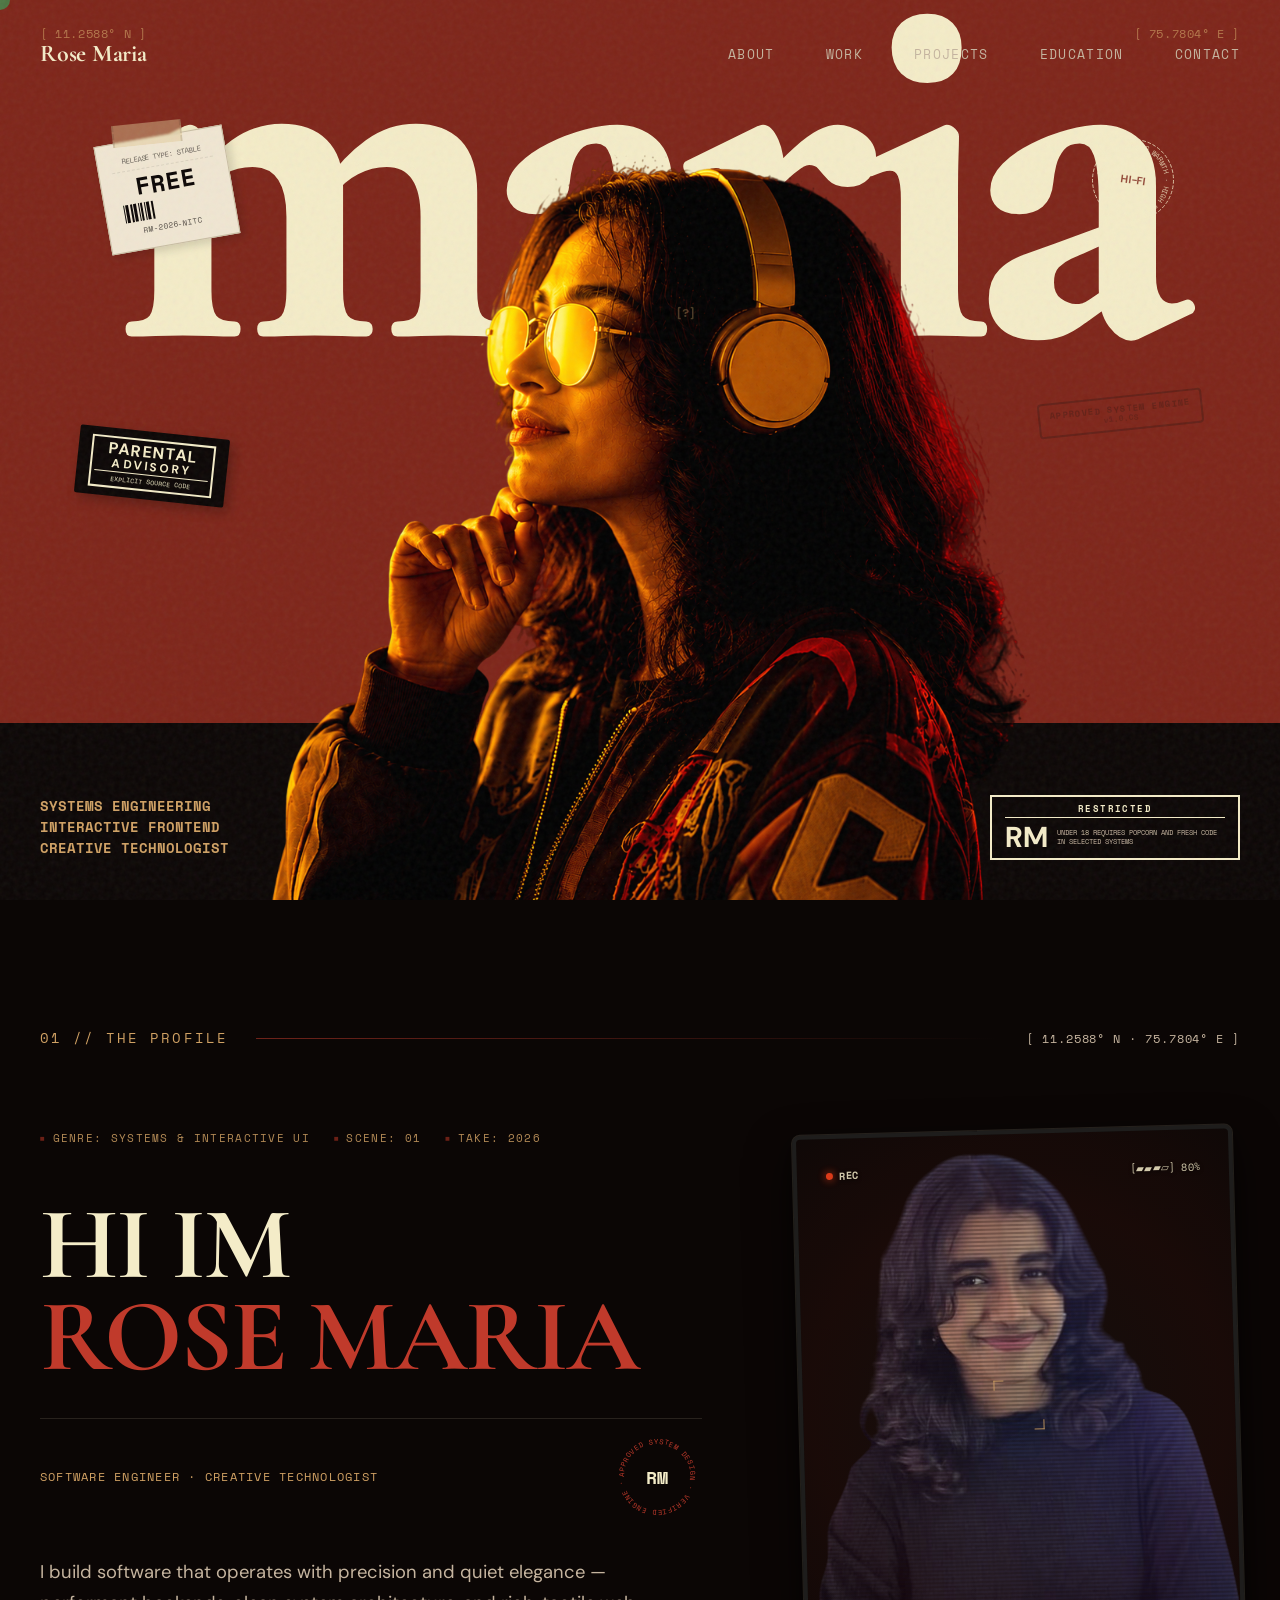
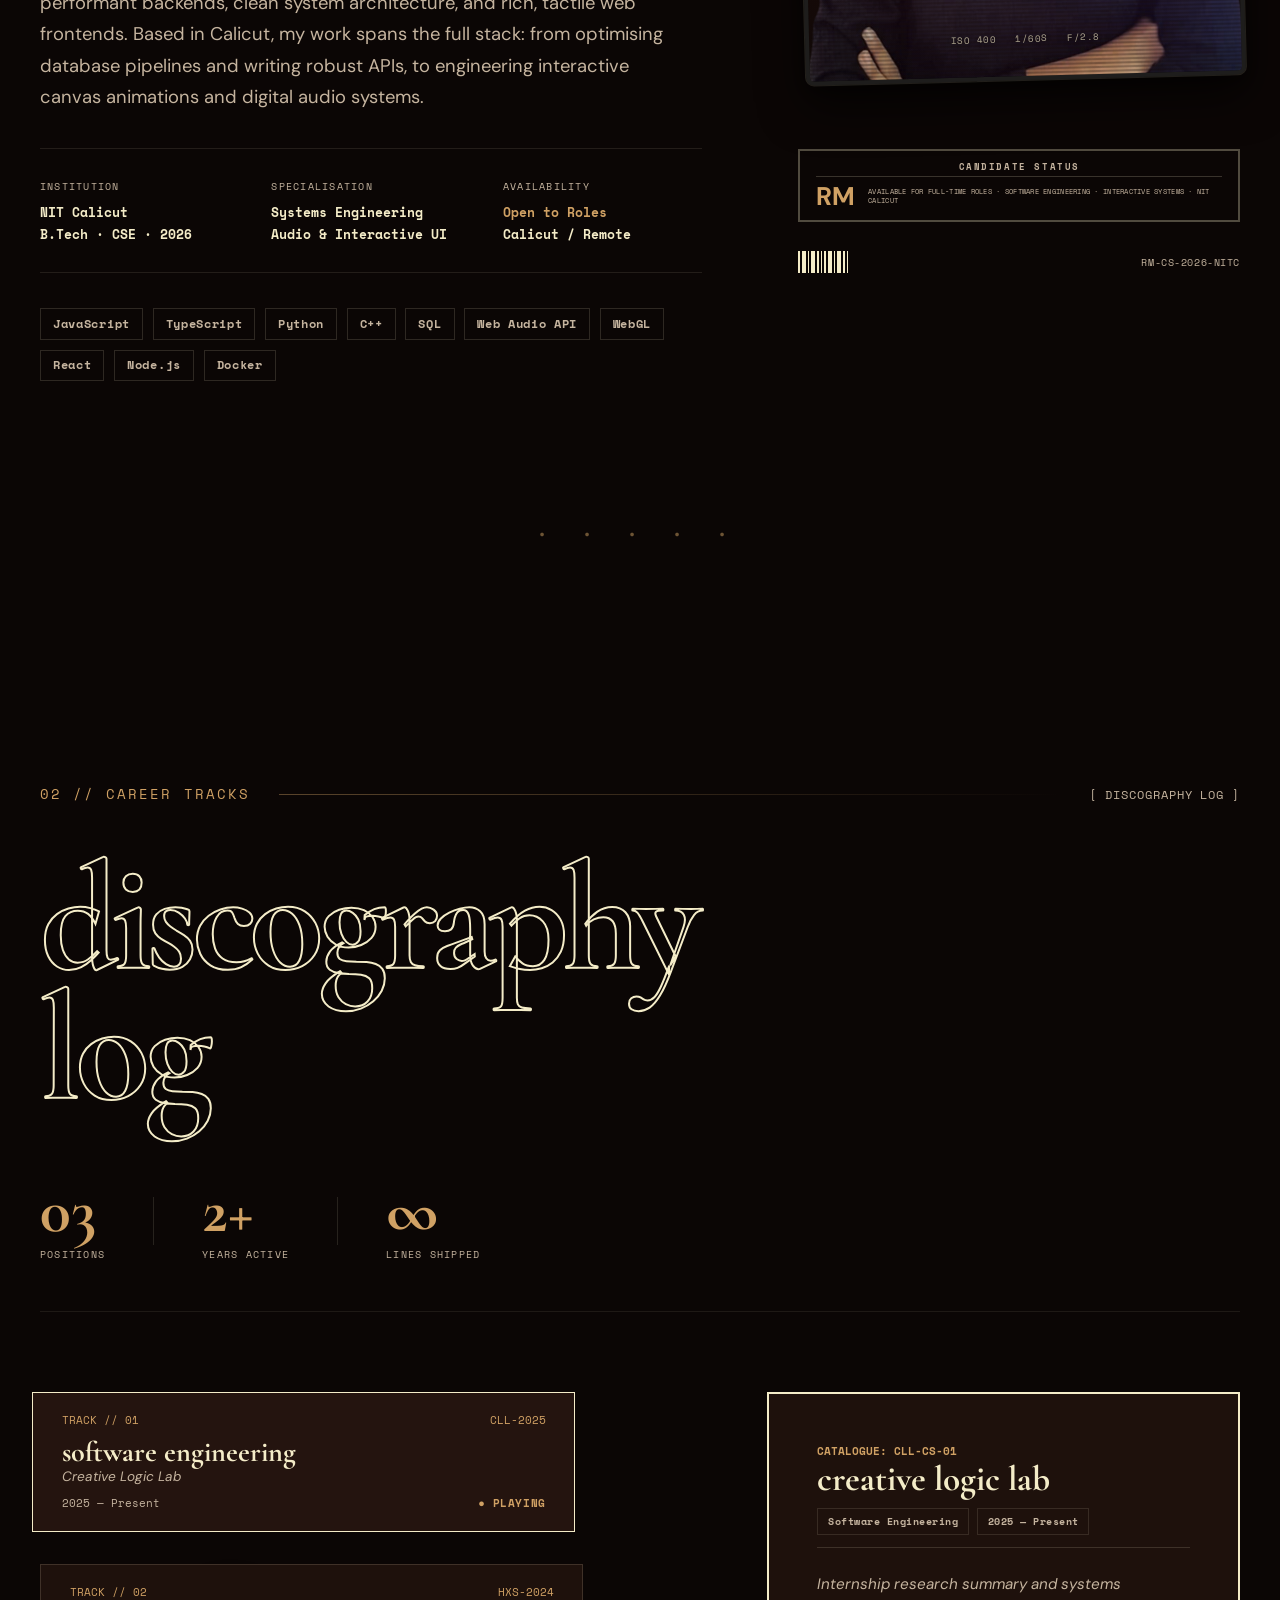
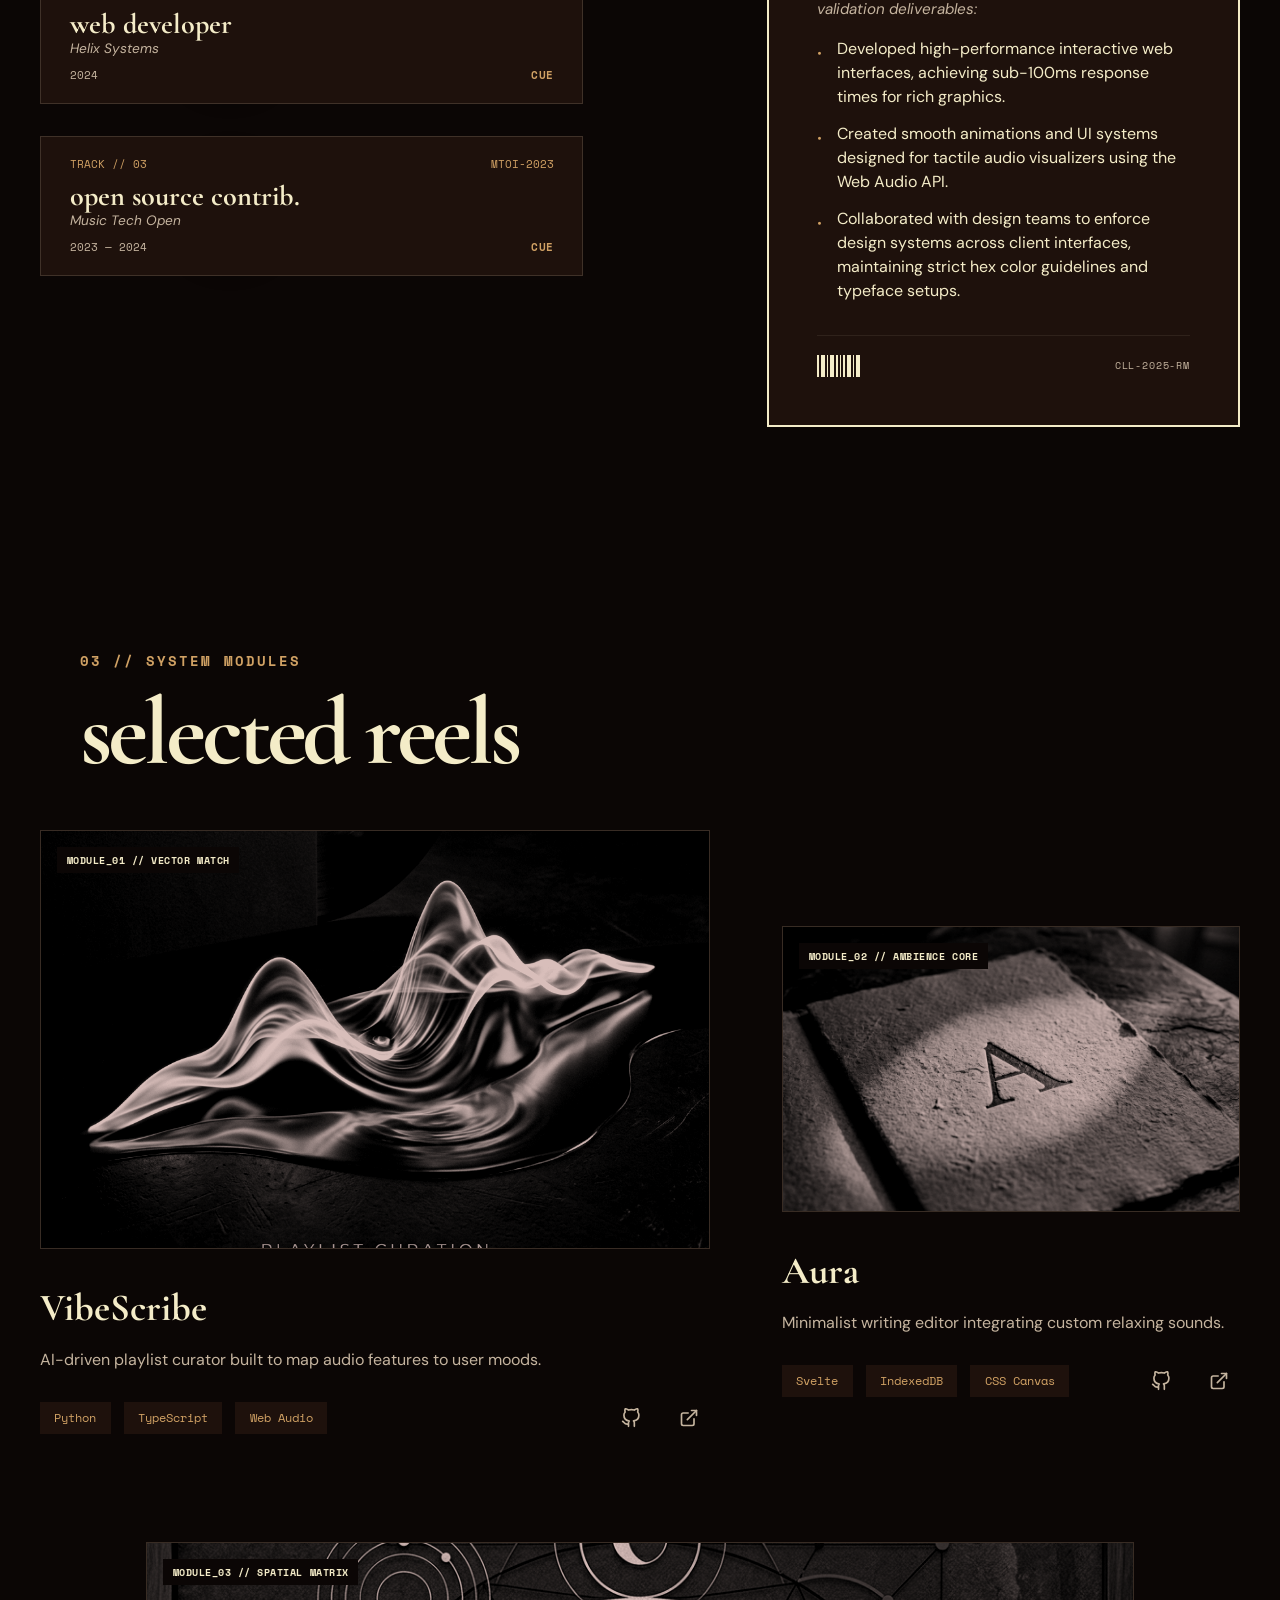
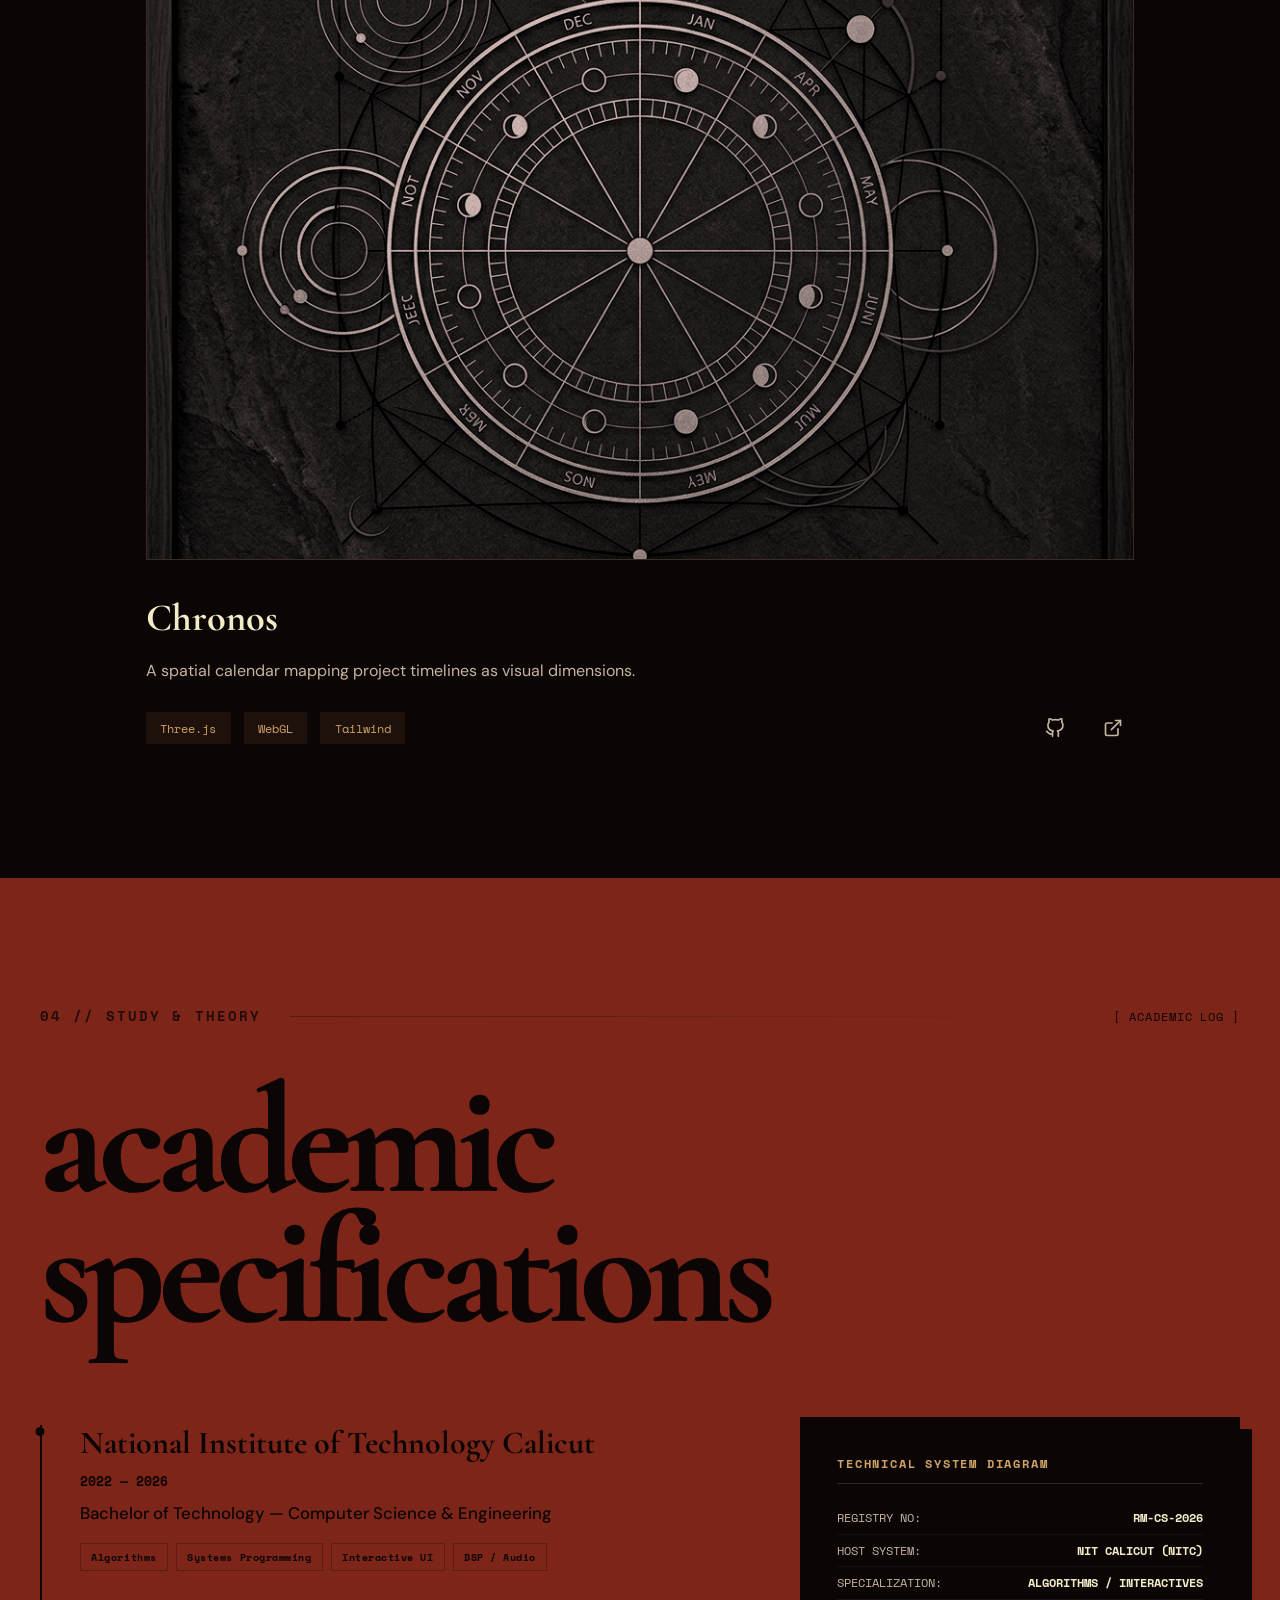
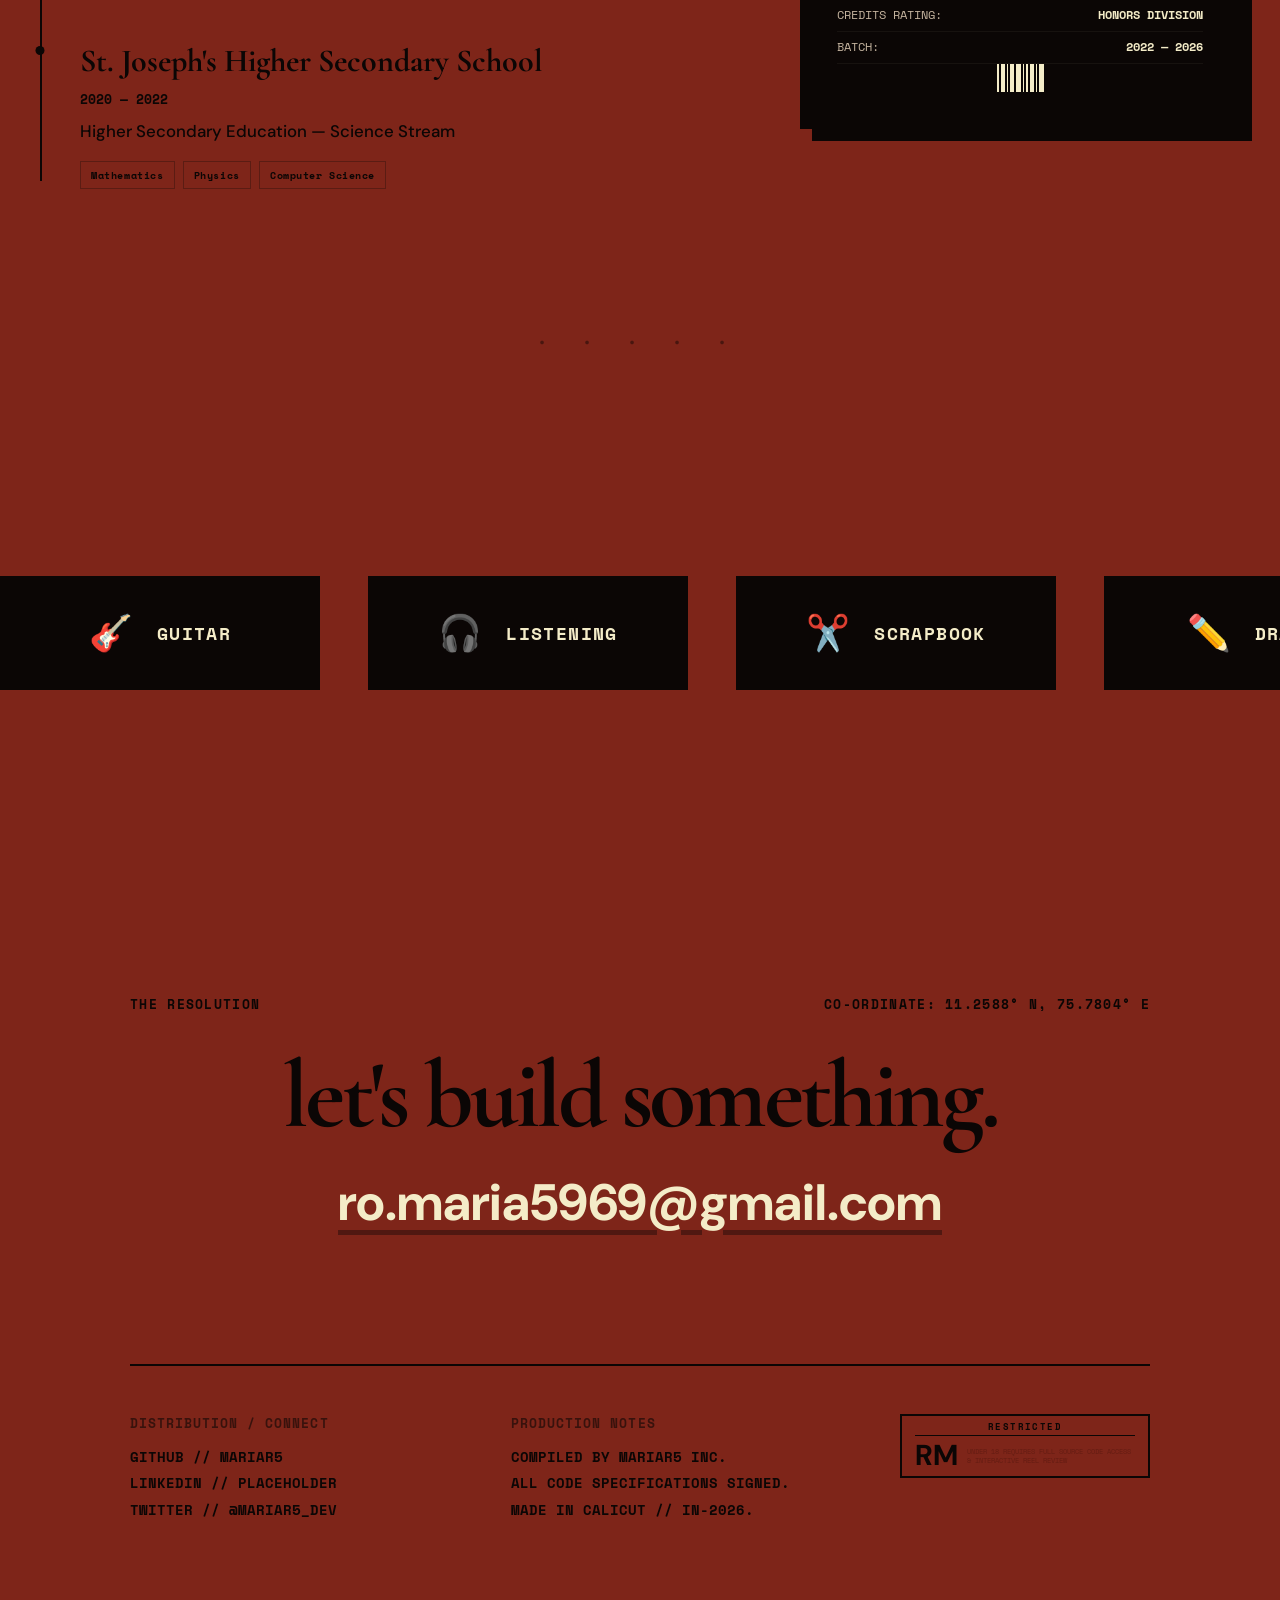
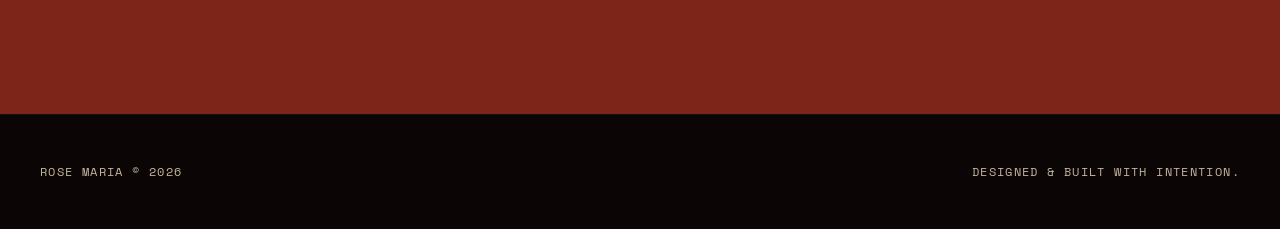
==== commit e8caa985: "Finish about page" ====
--- a/index.html
+++ b/index.html
@@ -1,949 +1,961 @@
-<!DOCTYPE html>
-<html lang="en">
-
-<head>
-  <meta charset="UTF-8">
-  <meta name="viewport" content="width=device-width, initial-scale=1.0">
-  <title>rose maria — portfolio</title>
-  <meta name="description"
-    content="Personal portfolio of Rose Maria, systems engineer and music enthusiast based in Calicut. Inspired by retro-vintage print, vinyl covers, and analog warmth.">
-
-  <!-- Google Fonts: Cormorant Garamond, DM Sans, Space Mono -->
-  <link rel="preconnect" href="https://fonts.googleapis.com">
-  <link rel="preconnect" href="https://fonts.gstatic.com" crossorigin>
-  <link
-    href="https://fonts.googleapis.com/css2?family=Abril+Fatface&family=Cormorant+Garamond:ital,wght@0,300;0,400;0,600;0,700;1,300;1,400&family=DM+Sans:ital,opsz,wght@0,9..40,300;0,9..40,400;0,9..40,700;1,9..40,400&family=Space+Mono:wght@400;700&display=block"
-    rel="stylesheet">
-
-  <!-- Modular Stylesheets from styles/ folder -->
-  <link rel="stylesheet" href="styles/global.css">
-  <link rel="stylesheet" href="styles/hero.css">
-  <link rel="stylesheet" href="styles/about.css">
-  <link rel="stylesheet" href="styles/education.css">
-  <link rel="stylesheet" href="styles/experience.css">
-  <link rel="stylesheet" href="styles/projects.css">
-  <link rel="stylesheet" href="styles/hobbies.css">
-  <link rel="stylesheet" href="styles/contact.css">
-</head>
-
-<body>
-
-  <!-- Custom Cursor Wrapper -->
-  <div class="custom-cursor" id="customCursor"></div>
-
-  <!-- Grain overlay -->
-  <div class="grain-overlay"></div>
-
-  <!-- Navigation -->
-  <header class="nav-container">
-    <nav class="nav" aria-label="Main Navigation">
-      <a href="index.html" class="nav-logo" id="navLogo">Rose Maria</a>
-      <div class="nav-links">
-        <a href="#about" class="nav-link" data-section="about">About</a>
-        <a href="#education" class="nav-link" data-section="education">Education</a>
-        <a href="#experience" class="nav-link" data-section="experience">Work</a>
-        <a href="#projects" class="nav-link" data-section="projects">Projects</a>
-        <a href="#contact" class="nav-link" data-section="contact">Contact</a>
-      </div>
-    </nav>
-  </header>
-
-  <main>
-    <!-- Section 1: HERO (The Poster Showcase) -->
-    <section id="hero" class="hero-poster">
-
-      <!-- Top Red Panel of the Poster -->
-      <div class="poster-top-panel">
-
-        <!-- Giant Bold Title -->
-        <h1 class="poster-main-title" aria-label="maria">
-          <span class="title-lowercase">maria</span>
-        </h1>
-
-        <!-- monospaced coordinates / camera viewfinder corners -->
-        <div class="viewfinder-top-left">[ 11.2588° N ]</div>
-        <div class="viewfinder-top-right">[ 75.7804° E ]</div>
-
-      </div>
-
-      <!-- Bottom Black Panel of the Poster (Split Line) -->
-      <div class="poster-bottom-panel">
-
-        <!-- Bottom Credits Layout Grid -->
-        <div class="poster-credits-grid">
-
-          <!-- Column 1 (Left Credits) -->
-          <div class="credits-column">
-            <span class="credit-item">Systems Engineering</span>
-            <span class="credit-item">Interactive Frontend</span>
-            <span class="credit-item">Creative Technologist</span>
-          </div>
-
-          <!-- Column 2 (Right Credits) -->
-          <div class="credits-column">
-            <span class="credit-item">Analog Enthusiast</span>
-            <span class="credit-item">Music Curator</span>
-            <span class="credit-item">Calicut, Kerala</span>
-          </div>
-
-          <!-- Logo Badges (Bottom Left) -->
-          <div class="credits-badge-block">
-            <div class="digital-badge">
-              <div class="badge-logo-container">
-                <div class="grid-square"></div>
-                <div class="grid-square"></div>
-                <div class="grid-square highlight"></div>
-                <div class="grid-square"></div>
-              </div>
-              <div class="badge-text-block">
-                <span class="badge-title">mariaR5</span>
-                <span class="badge-subtitle">DIGITAL</span>
-                <span class="badge-desc">IN SELECTED CODE</span>
-              </div>
-            </div>
-
-            <!-- Small Globe Icon Vector -->
-            <div class="globe-logo">
-              <svg viewBox="0 0 100 100" class="globe-svg">
-                <circle cx="50" cy="50" r="45" fill="none" stroke="currentColor" stroke-width="4" />
-                <line x1="5" y1="50" x2="95" y2="50" stroke="currentColor" stroke-width="4" />
-                <ellipse cx="50" cy="50" rx="22" ry="45" fill="none" stroke="currentColor" stroke-width="4" />
-                <ellipse cx="50" cy="50" rx="45" ry="18" fill="none" stroke="currentColor" stroke-width="4" />
-                <line x1="50" y1="5" x2="50" y2="95" stroke="currentColor" stroke-width="4" />
-              </svg>
-            </div>
-          </div>
-
-          <!-- R-Rating Movie Box (Bottom Right) -->
-          <div class="credits-rating-block">
-            <div class="restricted-box">
-              <div class="restricted-header">RESTRICTED</div>
-              <div class="restricted-body">
-                <div class="restricted-letter">RM</div>
-                <div class="restricted-text-rules">
-                  UNDER 18 REQUIRES POPCORN AND FRESH CODE IN SELECTED SYSTEMS
-                </div>
-              </div>
-            </div>
-          </div>
-
-        </div>
-
-      </div>
-
-      <!-- Silhouette cutout relative to the entire hero poster section -->
-      <div class="poster-portrait-container">
-        <img class="poster-portrait-img poster-portrait-img-gray" src="assets/portfolio_hero_image.png?v=2"
-          alt="Rose Maria profile silhouette gray">
-        <img class="poster-portrait-img poster-portrait-img-color" src="assets/portfolio_hero_image.png?v=2"
-          alt="Rose Maria profile silhouette">
-      </div>
-
-      <!-- Quirky AI disclosure (reveals on hover) -->
-      <div class="ai-generated-label">
-        <div class="ai-header">
-          <span class="ai-trigger">[?]</span>
-          <span class="ai-text">this image is AI generated</span>
-        </div>
-        <svg class="ai-arrow" viewBox="0 0 20 40" fill="none" xmlns="http://www.w3.org/2000/svg">
-          <path d="M 10 2 Q 18 18 10 34 M 4 27 L 10 34 L 16 27" stroke="currentColor" stroke-width="2" stroke-linecap="round" stroke-linejoin="round" />
-        </svg>
-      </div>
-
-      <!-- Scrapbook collage items absolute positioned around -->
-
-      <!-- Sticker 1: Taped Price Tag/Barcode -->
-      <div class="scrapbook-sticker price-sticker">
-        <div class="tape-strip"></div>
-        <div class="sticker-content">
-          <span class="sticker-meta">RELEASE TYPE: STABLE</span>
-          <div class="sticker-price">FREE</div>
-          <div class="sticker-barcode">
-            <span></span><span></span><span></span><span></span><span></span><span></span><span></span><span></span><span></span>
-          </div>
-          <span class="sticker-serial">RM-2026-NITC</span>
-        </div>
-      </div>
-
-      <!-- Sticker 2: Parental Advisory Sticker -->
-      <div class="scrapbook-sticker advisory-sticker">
-        <div class="advisory-border">
-          <div class="advisory-title">PARENTAL</div>
-          <div class="advisory-sub">ADVISORY</div>
-          <div class="advisory-desc">EXPLICIT SOURCE CODE</div>
-        </div>
-      </div>
-
-      <!-- Sticker 3: Circular Hi-Fi Sound Badge -->
-      <div class="scrapbook-sticker hifi-badge">
-        <svg viewBox="0 0 100 100" class="hifi-svg">
-          <circle cx="50" cy="50" r="45" fill="none" stroke="currentColor" stroke-dasharray="4 2" />
-          <text font-family="Space Mono" font-size="8" fill="currentColor">
-            <textPath href="#hifiPath">ORIGINAL ANALOG WARMTH · HIGH FIDELITY · </textPath>
-          </text>
-          <path id="hifiPath" d="M 50,50 m -35,0 a 35,35 0 1,1 70,0 a 35,35 0 1,1 -70,0" fill="none" />
-          <circle cx="50" cy="50" r="25" fill="currentColor" />
-          <text x="50" y="54" font-family="DM Sans" font-size="12" font-weight="bold" fill="var(--bg-terracotta)"
-            text-anchor="middle">HI-FI</text>
-        </svg>
-      </div>
-
-      <!-- Sticker 4: Rubber Stamp Label -->
-      <div class="scrapbook-sticker stamp-label">
-        <span class="stamp-txt">APPROVED SYSTEM ENGINE</span>
-        <span class="stamp-ver">v1.0.CS</span>
-      </div>
-
-    </section>
-
-    <!-- Section 2: ABOUT (Poster Spec Profile) -->
-    <section id="about" class="about-section panel-split bg-black reveal-on-scroll">
-      <div class="about-inner">
-
-        <!-- ── Top: mono label + divider strip ── -->
-        <div class="about-header-strip">
-          <span class="section-title-label">01 // the profile</span>
-          <div class="about-divider-line"></div>
-          <span class="about-header-coords">[ 11.2588° N · 75.7804° E ]</span>
-        </div>
-
-        <!-- ── Main grid: name block left, headshot right ── -->
-        <div class="about-poster-grid">
-
-          <!-- Left: Big name + bio text + credential rows -->
-          <div class="about-left-col">
-
-            <!-- Giant name -->
-            <div class="about-name-block">
-              <h2 class="about-name-display">rose<br>maria</h2>
-              <div class="about-name-sub">
-                <span class="about-name-role">Software Engineer · Creative Technologist</span>
-                <div class="stamp-badge about-stamp" aria-hidden="true">
-                  <svg viewBox="0 0 100 100">
-                    <path id="aboutStampPath" d="M 50,50 m -37,0 a 37,37 0 1,1 74,0 a 37,37 0 1,1 -74,0" fill="none" />
-                    <text font-family="Space Mono" font-size="7.8" fill="currentColor">
-                      <textPath href="#aboutStampPath" letter-spacing="1">APPROVED SYSTEM DESIGN · VERIFIED ENGINE · </textPath>
-                    </text>
-                  </svg>
-                  <div class="stamp-center">RM</div>
-                </div>
-              </div>
-            </div>
-
-            <!-- Professional bio paragraphs -->
-            <div class="about-bio-prose">
-              <p class="about-bio-lead">
-                I build software that operates with precision and quiet elegance — performant backends, clean system architecture, and rich, tactile web frontends.
-              </p>
-              <p class="about-bio-body">
-                Based in Calicut, my work spans the full stack: from optimising database pipelines and writing robust APIs, to engineering interactive canvas animations and digital audio systems. I treat every interface as a product — intentional, textured, and alive.
-              </p>
-            </div>
-
-            <!-- Credential rows -->
-            <div class="about-credential-grid">
-              <div class="about-cred-col">
-                <span class="cred-label">INSTITUTION</span>
-                <span class="cred-value">NIT Calicut</span>
-                <span class="cred-value">B.Tech · CSE · 2026</span>
-              </div>
-              <div class="about-cred-col">
-                <span class="cred-label">SPECIALISATION</span>
-                <span class="cred-value">Systems Engineering</span>
-                <span class="cred-value">Audio &amp; Interactive UI</span>
-              </div>
-              <div class="about-cred-col">
-                <span class="cred-label">AVAILABILITY</span>
-                <span class="cred-value cred-available">Open to Roles</span>
-                <span class="cred-value">Calicut / Remote</span>
-              </div>
-            </div>
-
-            <!-- Skill tags -->
-            <div class="about-skills-row">
-              <span class="about-skill-tag">JavaScript</span>
-              <span class="about-skill-tag">TypeScript</span>
-              <span class="about-skill-tag">Python</span>
-              <span class="about-skill-tag">C++</span>
-              <span class="about-skill-tag">SQL</span>
-              <span class="about-skill-tag">Web Audio API</span>
-              <span class="about-skill-tag">WebGL</span>
-              <span class="about-skill-tag">React</span>
-              <span class="about-skill-tag">Node.js</span>
-              <span class="about-skill-tag">Docker</span>
-            </div>
-
-          </div>
-
-          <!-- Right: Viewfinder headshot + restricted-style status box -->
-          <div class="about-right-col">
-
-            <!-- Camera viewfinder frame -->
-            <div class="about-headshot-frame">
-              <div class="viewfinder-crosshairs">
-                <div class="crosshair top-left">+</div>
-                <div class="crosshair top-right">+</div>
-                <div class="crosshair bottom-left">+</div>
-                <div class="crosshair bottom-right">+</div>
-              </div>
-              <div class="headshot-scanline"></div>
-              <img class="headshot-photo" src="assets/image.png" alt="Rose Maria — Professional Headshot" loading="lazy">
-              <div class="frame-metadata">
-                <span class="meta-label">REF: RM-2026-NITC</span>
-                <span class="meta-scale">SCALE: 1:1</span>
-              </div>
-            </div>
-
-            <!-- Availability block -->
-            <div class="about-restricted-block">
-              <div class="restricted-header">CANDIDATE STATUS</div>
-              <div class="restricted-body">
-                <div class="restricted-letter">RM</div>
-                <div class="restricted-text-rules">
-                  AVAILABLE FOR FULL-TIME ROLES · SOFTWARE ENGINEERING · INTERACTIVE SYSTEMS · CALICUT, INDIA
-                </div>
-              </div>
-            </div>
-
-            <!-- Barcode decoration -->
-            <div class="about-barcode-row">
-              <div class="barcode-visual-black about-barcode">
-                <span></span><span></span><span></span><span></span><span></span><span></span>
-                <span></span><span></span><span></span><span></span><span></span><span></span>
-              </div>
-              <span class="about-barcode-id">RM-CS-2026-NITC</span>
-            </div>
-
-          </div>
-        </div>
-
-      </div>
-      <div class="section-separator">· · · · ·</div>
-    </section>
-
-    <!-- Section 3: EDUCATION (Solid Terracotta Red Panel — Academic Spec Sheet) -->
-    <section id="education" class="education-section panel-split bg-red reveal-on-scroll">
-
-      <div class="edu-inner">
-
-        <!-- Header strip -->
-        <div class="edu-header-strip">
-          <span class="section-title-label-black">02 // study &amp; theory</span>
-          <div class="edu-divider-line"></div>
-          <span class="edu-header-code">[ ACADEMIC LOG ]</span>
-        </div>
-
-        <!-- Big section title -->
-        <h2 class="edu-main-title">academic<br>specifications</h2>
-
-        <!-- Main layout: timeline left, spec sheet right -->
-        <div class="education-poster-layout">
-
-          <!-- Timeline column -->
-          <div class="education-timeline">
-            <div class="timeline-track-black"></div>
-
-            <!-- Entry 1: NITC -->
-            <div class="education-item-black">
-              <div class="timeline-marker-black"></div>
-              <div class="education-details">
-                <div class="edu-header">
-                  <h3 class="institution-name-black">National Institute of Technology Calicut</h3>
-                  <span class="edu-duration-black">2022 — 2026</span>
-                </div>
-                <p class="degree-info-black">Bachelor of Technology — Computer Science &amp; Engineering</p>
-                <!-- Course focus tags -->
-                <div class="edu-focus-tags">
-                  <span class="edu-tag">Algorithms</span>
-                  <span class="edu-tag">Systems Programming</span>
-                  <span class="edu-tag">Interactive UI</span>
-                  <span class="edu-tag">DSP / Audio</span>
-                </div>
-              </div>
-            </div>
-
-            <!-- Entry 2: School -->
-            <div class="education-item-black">
-              <div class="timeline-marker-black"></div>
-              <div class="education-details">
-                <div class="edu-header">
-                  <h3 class="institution-name-black">St. Joseph's Higher Secondary School</h3>
-                  <span class="edu-duration-black">2020 — 2022</span>
-                </div>
-                <p class="degree-info-black">Higher Secondary Education — Science Stream</p>
-                <div class="edu-focus-tags">
-                  <span class="edu-tag">Mathematics</span>
-                  <span class="edu-tag">Physics</span>
-                  <span class="edu-tag">Computer Science</span>
-                </div>
-              </div>
-            </div>
-          </div>
-
-          <!-- Spec sheet column -->
-          <div class="spec-sheet-container">
-            <div class="spec-sheet">
-              <div class="spec-header">TECHNICAL SYSTEM DIAGRAM</div>
-              <div class="spec-row">
-                <span class="spec-label">REGISTRY NO:</span>
-                <span class="spec-value">RM-CS-2026</span>
-              </div>
-              <div class="spec-row">
-                <span class="spec-label">HOST SYSTEM:</span>
-                <span class="spec-value">NIT CALICUT (NITC)</span>
-              </div>
-              <div class="spec-row">
-                <span class="spec-label">SPECIALIZATION:</span>
-                <span class="spec-value">ALGORITHMS / INTERACTIVES</span>
-              </div>
-              <div class="spec-row">
-                <span class="spec-label">CREDITS RATING:</span>
-                <span class="spec-value">HONORS DIVISION</span>
-              </div>
-              <div class="spec-row">
-                <span class="spec-label">BATCH:</span>
-                <span class="spec-value">2022 — 2026</span>
-              </div>
-              <div class="spec-footer">
-                <div class="barcode-visual">
-                  <span></span><span></span><span></span><span></span><span></span>
-                  <span></span><span></span><span></span><span></span><span></span>
-                </div>
-              </div>
-            </div>
-          </div>
-
-        </div>
-
-      </div>
-      <div class="section-separator-black">· · · · ·</div>
-    </section>
-
-    <!-- Section 4: EXPERIENCE (Vinyl Discography Sleeve Rack Layout) -->
-    <section id="experience" class="experience-section panel-split bg-black reveal-on-scroll">
-      <div class="exp-inner">
-
-        <!-- Header strip matches About page -->
-        <div class="exp-header-strip">
-          <span class="section-title-label">03 // career tracks</span>
-          <div class="exp-divider-line"></div>
-          <span class="exp-header-code">[ DISCOGRAPHY LOG ]</span>
-        </div>
-
-        <!-- Giant outlined section title -->
-        <h2 class="exp-main-title">discography<br>log</h2>
-
-        <!-- Quick stat row -->
-        <div class="exp-stat-row">
-          <div class="exp-stat-col">
-            <span class="exp-stat-num">03</span>
-            <span class="exp-stat-label">Positions</span>
-          </div>
-          <div class="exp-stat-divider"></div>
-          <div class="exp-stat-col">
-            <span class="exp-stat-num">2+</span>
-            <span class="exp-stat-label">Years Active</span>
-          </div>
-          <div class="exp-stat-divider"></div>
-          <div class="exp-stat-col">
-            <span class="exp-stat-num">∞</span>
-            <span class="exp-stat-label">Lines Shipped</span>
-          </div>
-        </div>
-
-        <div class="discography-container">
-
-          <!-- Left Column: Cardboard record sleeves rack -->
-          <div class="sleeves-rack" role="tablist" aria-label="Professional Experience Tracks">
-
-            <!-- Sleeve Cover 1 (CLL) -->
-            <button class="sleeve-wrapper active" data-track="1" role="tab" aria-selected="true"
-              aria-controls="notes-panel-1">
-              <div class="sleeve-cover">
-                <div class="sleeve-header">
-                  <span class="track-number">TRACK // 01</span>
-                  <span class="release-code">CLL-2025</span>
-                </div>
-                <div class="sleeve-body">
-                  <h4 class="sleeve-role">Software Engineering</h4>
-                  <span class="sleeve-company">Creative Logic Lab</span>
-                </div>
-                <div class="sleeve-footer">
-                  <span class="sleeve-duration">2025 — Present</span>
-                  <span class="sleeve-status playing-status">● PLAYING</span>
-                </div>
-              </div>
-              <!-- Concentric Groove vinyl disc -->
-              <div class="vinyl-disc">
-                <div class="vinyl-grooves"></div>
-                <div class="vinyl-label">
-                  <div class="label-center">RM // 01</div>
-                </div>
-              </div>
-            </button>
-
-            <!-- Sleeve Cover 2 (Helix) -->
-            <button class="sleeve-wrapper" data-track="2" role="tab" aria-selected="false" aria-controls="notes-panel-2">
-              <div class="sleeve-cover">
-                <div class="sleeve-header">
-                  <span class="track-number">TRACK // 02</span>
-                  <span class="release-code">HXS-2024</span>
-                </div>
-                <div class="sleeve-body">
-                  <h4 class="sleeve-role">Web Developer</h4>
-                  <span class="sleeve-company">Helix Systems</span>
-                </div>
-                <div class="sleeve-footer">
-                  <span class="sleeve-duration">2024</span>
-                  <span class="sleeve-status">CUE</span>
-                </div>
-              </div>
-              <div class="vinyl-disc">
-                <div class="vinyl-grooves"></div>
-                <div class="vinyl-label">
-                  <div class="label-center">RM // 02</div>
-                </div>
-              </div>
-            </button>
-
-            <!-- Sleeve Cover 3 (MTOI) -->
-            <button class="sleeve-wrapper" data-track="3" role="tab" aria-selected="false" aria-controls="notes-panel-3">
-              <div class="sleeve-cover">
-                <div class="sleeve-header">
-                  <span class="track-number">TRACK // 03</span>
-                  <span class="release-code">MTOI-2023</span>
-                </div>
-                <div class="sleeve-body">
-                  <h4 class="sleeve-role">Open Source Contrib.</h4>
-                  <span class="sleeve-company">Music Tech Open</span>
-                </div>
-                <div class="sleeve-footer">
-                  <span class="sleeve-duration">2023 — 2024</span>
-                  <span class="sleeve-status">CUE</span>
-                </div>
-              </div>
-              <div class="vinyl-disc">
-                <div class="vinyl-grooves"></div>
-                <div class="vinyl-label">
-                  <div class="label-center">RM // 03</div>
-                </div>
-              </div>
-            </button>
-
-          </div>
-
-          <!-- Right Column: Printed Liner notes insert panel -->
-          <div class="liner-notes-container">
-
-            <!-- Sheet Panel 1 (CLL details) -->
-            <div class="liner-notes-sheet active" id="notes-panel-1" role="tabpanel"
-              aria-label="Creative Logic Lab Experience">
-              <div class="notes-header">
-                <span class="notes-catalogue">CATALOGUE: CLL-CS-01</span>
-                <h4 class="notes-title">Creative Logic Lab</h4>
-                <div class="notes-meta-row">
-                  <span class="notes-meta-chip">Software Engineering</span>
-                  <span class="notes-meta-chip">2025 — Present</span>
-                </div>
-              </div>
-              <div class="notes-content">
-                <p class="notes-intro">Internship research summary and systems validation deliverables:</p>
-                <ul class="notes-bullets">
-                  <li>Developed high-performance interactive web interfaces, achieving sub-100ms response times for rich graphics.</li>
-                  <li>Created smooth animations and UI systems designed for tactile audio visualizers using the Web Audio API.</li>
-                  <li>Collaborated with design teams to enforce design systems across client interfaces, maintaining strict hex color guidelines and typeface setups.</li>
-                </ul>
-              </div>
-              <div class="notes-footer-barcode">
-                <div class="barcode-visual-black">
-                  <span></span><span></span><span></span><span></span><span></span>
-                  <span></span><span></span><span></span><span></span><span></span>
-                </div>
-                <span class="barcode-id">CLL-2025-RM</span>
-              </div>
-            </div>
-
-            <!-- Sheet Panel 2 (Helix details) -->
-            <div class="liner-notes-sheet" id="notes-panel-2" role="tabpanel" aria-label="Helix Systems Experience"
-              style="display: none;">
-              <div class="notes-header">
-                <span class="notes-catalogue">CATALOGUE: HXS-CS-02</span>
-                <h4 class="notes-title">Helix Systems</h4>
-                <div class="notes-meta-row">
-                  <span class="notes-meta-chip">Web Developer</span>
-                  <span class="notes-meta-chip">2024</span>
-                </div>
-              </div>
-              <div class="notes-content">
-                <p class="notes-intro">Database performance logs and architecture optimizations:</p>
-                <ul class="notes-bullets">
-                  <li>Refactored legacy database models and web frameworks, accelerating load times by 20%.</li>
-                  <li>Constructed clean internal dashboards for metrics logging and performance metrics tracking.</li>
-                  <li>Authored automated test suites for security validation and data integrity, ensuring 95% API coverage.</li>
-                </ul>
-              </div>
-              <div class="notes-footer-barcode">
-                <div class="barcode-visual-black">
-                  <span></span><span></span><span></span><span></span><span></span>
-                  <span></span><span></span><span></span><span></span><span></span>
-                </div>
-                <span class="barcode-id">HXS-2024-RM</span>
-              </div>
-            </div>
-
-            <!-- Sheet Panel 3 (MTOI details) -->
-            <div class="liner-notes-sheet" id="notes-panel-3" role="tabpanel"
-              aria-label="Music Tech Open Initiative Experience" style="display: none;">
-              <div class="notes-header">
-                <span class="notes-catalogue">CATALOGUE: MTOI-DSP-03</span>
-                <h4 class="notes-title">Music Tech Open Initiative</h4>
-                <div class="notes-meta-row">
-                  <span class="notes-meta-chip">Open Source</span>
-                  <span class="notes-meta-chip">2023 — 2024</span>
-                </div>
-              </div>
-              <div class="notes-content">
-                <p class="notes-intro">Digital Signal Processing contributions and package configurations:</p>
-                <ul class="notes-bullets">
-                  <li>Contributed core components to open-source DSP frameworks utilized by hundreds of online artists.</li>
-                  <li>Refined accessibility features, updating markup and screen-reader flow for digital audio workspaces.</li>
-                  <li>Maintained build tasks and optimized package loading pipelines, reducing payload size by 15%.</li>
-                </ul>
-              </div>
-              <div class="notes-footer-barcode">
-                <div class="barcode-visual-black">
-                  <span></span><span></span><span></span><span></span><span></span>
-                  <span></span><span></span><span></span><span></span><span></span>
-                </div>
-                <span class="barcode-id">MTOI-2023-RM</span>
-              </div>
-            </div>
-
-          </div>
-
-        </div>
-      </div>
-    </section>
-
-    <!-- Section 5: PROJECTS (Selected Reels - Album Sleeves Grid) -->
-    <section id="projects" class="projects-section panel-split bg-black reveal-on-scroll">
-      <div class="section-header-poster">
-        <h2 class="section-title-label">04 // system modules</h2>
-        <h3 class="poster-heading-chunky">selected reels</h3>
-      </div>
-
-      <div class="projects-grid">
-        <!-- Project 1: Asymmetric Left -->
-        <article class="project-card reveal-on-scroll card-large">
-          <div class="project-media-wrapper">
-            <img class="project-image" src="assets/project1.png" alt="VibeScribe music playlist curator" loading="lazy">
-
-            <!-- Sleeve top specifications -->
-            <div class="sleeve-spec-label">MODULE_01 // VECTOR MATCH</div>
-
-            <div class="project-overlay">
-              <div class="overlay-header-specs">
-                <span>FORMAT: WEB PIPELINE</span>
-                <span>CODE: RM-VBS-01</span>
-              </div>
-              <p class="project-summary-long">An AI-driven audio playlist manager utilizing machine learning vectors to
-                recommend songs based on emotional profiles and text-prompt mood descriptions. Integrated directly with
-                online music APIs.</p>
-              <div class="play-indicator">
-                <svg viewBox="0 0 24 24" width="24" height="24" fill="currentColor">
-                  <path d="M8 5v14l11-7z" />
-                </svg>
-                <span>PLAY MODULE REEL</span>
-              </div>
-            </div>
-          </div>
-          <div class="project-details">
-            <h4 class="project-title">VibeScribe</h4>
-            <p class="project-desc">AI-driven playlist curator built to map audio features to user moods.</p>
-            <div class="project-meta-row">
-              <div class="project-tags">
-                <span class="tech-pill">Python</span>
-                <span class="tech-pill">TypeScript</span>
-                <span class="tech-pill">Web Audio</span>
-              </div>
-              <div class="project-actions">
-                <a href="https://github.com/mariaR5" target="_blank" rel="noopener noreferrer" class="project-link-btn"
-                  aria-label="GitHub repository">
-                  <svg viewBox="0 0 24 24" width="20" height="20" fill="none" stroke="currentColor" stroke-width="2"
-                    stroke-linecap="round" stroke-linejoin="round">
-                    <path
-                      d="M9 19c-5 1.5-5-2.5-7-3m14 6v-3.87a3.37 3.37 0 0 0-.94-2.61c3.14-.35 6.44-1.54 6.44-7A5.44 5.44 0 0 0 20 4.77 5.07 5.07 0 0 0 19.91 1S18.73.65 16 2.48a13.38 13.38 0 0 0-7 0C6.27.65 5.09 1 5.09 1A5.07 5.07 0 0 0 5 4.77a5.44 5.44 0 0 0-1.5 3.78c0 5.42 3.3 6.61 6.44 7A3.37 3.37 0 0 0 9 18.13V22">
-                    </path>
-                  </svg>
-                </a>
-                <a href="#" class="project-link-btn" aria-label="Live Demo">
-                  <svg viewBox="0 0 24 24" width="20" height="20" fill="none" stroke="currentColor" stroke-width="2"
-                    stroke-linecap="round" stroke-linejoin="round">
-                    <path d="M18 13v6a2 2 0 0 1-2 2H5a2 2 0 0 1-2-2V8a2 2 0 0 1 2-2h6"></path>
-                    <polyline points="15 3 21 3 21 9"></polyline>
-                    <line x1="10" y1="14" x2="21" y2="3"></line>
-                  </svg>
-                </a>
-              </div>
-            </div>
-          </div>
-        </article>
-
-        <!-- Project 2: Asymmetric Right -->
-        <article class="project-card reveal-on-scroll card-small">
-          <div class="project-media-wrapper">
-            <img class="project-image" src="assets/project2.png" alt="Aura writing editor" loading="lazy">
-            <div class="sleeve-spec-label">MODULE_02 // AMBIENCE CORE</div>
-            <div class="project-overlay">
-              <div class="overlay-header-specs">
-                <span>FORMAT: INTERACTIVE CANVAS</span>
-                <span>CODE: RM-AUR-02</span>
-              </div>
-              <p class="project-summary-long">A distraction-free writing environment that syncs local prose to ambient
-                soundscapes. Includes low-latency offline synching, Markdown previewing, and dynamic typographic
-                settings.</p>
-              <div class="play-indicator">
-                <svg viewBox="0 0 24 24" width="24" height="24" fill="currentColor">
-                  <path d="M8 5v14l11-7z" />
-                </svg>
-                <span>PLAY MODULE REEL</span>
-              </div>
-            </div>
-          </div>
-          <div class="project-details">
-            <h4 class="project-title">Aura</h4>
-            <p class="project-desc">Minimalist writing editor integrating custom relaxing sounds.</p>
-            <div class="project-meta-row">
-              <div class="project-tags">
-                <span class="tech-pill">Svelte</span>
-                <span class="tech-pill">IndexedDB</span>
-                <span class="tech-pill">CSS Canvas</span>
-              </div>
-              <div class="project-actions">
-                <a href="https://github.com/mariaR5" target="_blank" rel="noopener noreferrer" class="project-link-btn"
-                  aria-label="GitHub repository">
-                  <svg viewBox="0 0 24 24" width="20" height="20" fill="none" stroke="currentColor" stroke-width="2"
-                    stroke-linecap="round" stroke-linejoin="round">
-                    <path
-                      d="M9 19c-5 1.5-5-2.5-7-3m14 6v-3.87a3.37 3.37 0 0 0-.94-2.61c3.14-.35 6.44-1.54 6.44-7A5.44 5.44 0 0 0 20 4.77 5.07 5.07 0 0 0 19.91 1S18.73.65 16 2.48a13.38 13.38 0 0 0-7 0C6.27.65 5.09 1 5.09 1A5.07 5.07 0 0 0 5 4.77a5.44 5.44 0 0 0-1.5 3.78c0 5.42 3.3 6.61 6.44 7A3.37 3.37 0 0 0 9 18.13V22">
-                    </path>
-                  </svg>
-                </a>
-                <a href="#" class="project-link-btn" aria-label="Live Demo">
-                  <svg viewBox="0 0 24 24" width="20" height="20" fill="none" stroke="currentColor" stroke-width="2"
-                    stroke-linecap="round" stroke-linejoin="round">
-                    <path d="M18 13v6a2 2 0 0 1-2 2H5a2 2 0 0 1-2-2V8a2 2 0 0 1 2-2h6"></path>
-                    <polyline points="15 3 21 3 21 9"></polyline>
-                    <line x1="10" y1="14" x2="21" y2="3"></line>
-                  </svg>
-                </a>
-              </div>
-            </div>
-          </div>
-        </article>
-
-        <!-- Project 3: Asymmetric Center -->
-        <article class="project-card reveal-on-scroll card-wide">
-          <div class="project-media-wrapper">
-            <img class="project-image" src="assets/project3.png" alt="Chronos calendar" loading="lazy">
-            <div class="sleeve-spec-label">MODULE_03 // SPATIAL MATRIX</div>
-            <div class="project-overlay">
-              <div class="overlay-header-specs">
-                <span>FORMAT: 3D ENGINE</span>
-                <span>CODE: RM-CHNS-03</span>
-              </div>
-              <p class="project-summary-long">A multi-dimensional calendar mapping time coordinates to spatial node
-                points. Designed for tracking complex parallel team releases, deadlines, and dependencies in a 3D
-                interface.</p>
-              <div class="play-indicator">
-                <svg viewBox="0 0 24 24" width="24" height="24" fill="currentColor">
-                  <path d="M8 5v14l11-7z" />
-                </svg>
-                <span>PLAY MODULE REEL</span>
-              </div>
-            </div>
-          </div>
-          <div class="project-details">
-            <h4 class="project-title">Chronos</h4>
-            <p class="project-desc">A spatial calendar mapping project timelines as visual dimensions.</p>
-            <div class="project-meta-row">
-              <div class="project-tags">
-                <span class="tech-pill">Three.js</span>
-                <span class="tech-pill">WebGL</span>
-                <span class="tech-pill">Tailwind</span>
-              </div>
-              <div class="project-actions">
-                <a href="https://github.com/mariaR5" target="_blank" rel="noopener noreferrer" class="project-link-btn"
-                  aria-label="GitHub repository">
-                  <svg viewBox="0 0 24 24" width="20" height="20" fill="none" stroke="currentColor" stroke-width="2"
-                    stroke-linecap="round" stroke-linejoin="round">
-                    <path
-                      d="M9 19c-5 1.5-5-2.5-7-3m14 6v-3.87a3.37 3.37 0 0 0-.94-2.61c3.14-.35 6.44-1.54 6.44-7A5.44 5.44 0 0 0 20 4.77 5.07 5.07 0 0 0 19.91 1S18.73.65 16 2.48a13.38 13.38 0 0 0-7 0C6.27.65 5.09 1 5.09 1A5.07 5.07 0 0 0 5 4.77a5.44 5.44 0 0 0-1.5 3.78c0 5.42 3.3 6.61 6.44 7A3.37 3.37 0 0 0 9 18.13V22">
-                    </path>
-                  </svg>
-                </a>
-                <a href="#" class="project-link-btn" aria-label="Live Demo">
-                  <svg viewBox="0 0 24 24" width="20" height="20" fill="none" stroke="currentColor" stroke-width="2"
-                    stroke-linecap="round" stroke-linejoin="round">
-                    <path d="M18 13v6a2 2 0 0 1-2 2H5a2 2 0 0 1-2-2V8a2 2 0 0 1 2-2h6"></path>
-                    <polyline points="15 3 21 3 21 9"></polyline>
-                    <line x1="10" y1="14" x2="21" y2="3"></line>
-                  </svg>
-                </a>
-              </div>
-            </div>
-          </div>
-        </article>
-      </div>
-    </section>
-
-    <!-- Section 6: HOBBIES -->
-    <section id="hobbies" class="hobbies-section">
-      <div class="marquee-outer">
-        <div class="marquee-track" id="marqueeTrack">
-          <div class="hobby-card">
-            <span class="hobby-icon">🎸</span>
-            <span class="hobby-label">GUITAR</span>
-          </div>
-          <div class="hobby-card">
-            <span class="hobby-icon">🎧</span>
-            <span class="hobby-label">LISTENING</span>
-          </div>
-          <div class="hobby-card">
-            <span class="hobby-icon">✂️</span>
-            <span class="hobby-label">SCRAPBOOK</span>
-          </div>
-          <div class="hobby-card">
-            <span class="hobby-icon">✏️</span>
-            <span class="hobby-label">DRAWING</span>
-          </div>
-          <div class="hobby-card">
-            <span class="hobby-icon">🧥</span>
-            <span class="hobby-label">FASHION</span>
-          </div>
-          <div class="hobby-card">
-            <span class="hobby-icon">💻</span>
-            <span class="hobby-label">DEV LOG</span>
-          </div>
-          <!-- Loop duplicates -->
-          <div class="hobby-card">
-            <span class="hobby-icon">🎸</span>
-            <span class="hobby-label">GUITAR</span>
-          </div>
-          <div class="hobby-card">
-            <span class="hobby-icon">🎧</span>
-            <span class="hobby-label">LISTENING</span>
-          </div>
-          <div class="hobby-card">
-            <span class="hobby-icon">✂️</span>
-            <span class="hobby-label">SCRAPBOOK</span>
-          </div>
-          <div class="hobby-card">
-            <span class="hobby-icon">✏️</span>
-            <span class="hobby-label">DRAWING</span>
-          </div>
-          <div class="hobby-card">
-            <span class="hobby-icon">🧥</span>
-            <span class="hobby-label">FASHION</span>
-          </div>
-          <div class="hobby-card">
-            <span class="hobby-icon">💻</span>
-            <span class="hobby-label">DEV LOG</span>
-          </div>
-        </div>
-      </div>
-    </section>
-
-    <!-- Section 7: CONTACT (Solid Terracotta Red Panel with Film Credits Billing Layout) -->
-    <section id="contact" class="contact-section panel-split bg-red reveal-on-scroll">
-      <div class="contact-box-poster">
-
-        <div class="contact-meta-header">
-          <span class="meta-label-black">THE RESOLUTION</span>
-          <span class="meta-label-black">CO-ORDINATE: 11.2588° N, 75.7804° E</span>
-        </div>
-
-        <h2 class="poster-heading-chunky-black" style="margin-bottom: 2rem;">let's build something.</h2>
-
-        <div class="email-copy-wrapper-black" id="emailCopyWrapper">
-          <button class="email-btn-black" id="emailBtn" aria-label="Copy email address">
-            ro.maria5969@gmail.com
-          </button>
-          <span class="tooltip-black" id="copyTooltip">Copy to clipboard</span>
-        </div>
-
-        <!-- Retro Billing-style Grid columns -->
-        <div class="billing-credits-grid">
-          <div class="billing-col">
-            <span class="bill-role">DISTRIBUTION / CONNECT</span>
-            <a href="https://github.com/mariaR5" target="_blank" rel="noopener noreferrer" class="bill-link">GITHUB //
-              mariaR5</a>
-            <a href="#" target="_blank" rel="noopener noreferrer" class="bill-link">LINKEDIN // PLACEHOLDER</a>
-            <a href="#" target="_blank" rel="noopener noreferrer" class="bill-link">TWITTER // @mariaR5_dev</a>
-          </div>
-
-          <div class="billing-col">
-            <span class="bill-role">PRODUCTION NOTES</span>
-            <span class="bill-text">COMPILED BY MARIAR5 INC.</span>
-            <span class="bill-text">ALL CODE SPECIFICATIONS SIGNED.</span>
-            <span class="bill-text">MADE IN CALICUT // IN-2026.</span>
-          </div>
-
-          <!-- R-Rating Block (Black on Red) -->
-          <div class="billing-col-center">
-            <div class="restricted-box-black">
-              <div class="restricted-header-black">RESTRICTED</div>
-              <div class="restricted-body-black">
-                <div class="restricted-letter-black">RM</div>
-                <div class="restricted-text-rules-black">
-                  UNDER 18 REQUIRES FULL SOURCE CODE ACCESS & INTERACTIVE REEL REVIEW
-                </div>
-              </div>
-            </div>
-          </div>
-        </div>
-
-      </div>
-    </section>
-  </main>
-
-  <!-- Section 8: FOOTER -->
-  <footer class="footer">
-    <div class="footer-left">
-      <span>Rose Maria &copy; 2026</span>
-    </div>
-    <div class="footer-right">
-      <span>Designed & built with intention.</span>
-    </div>
-  </footer>
-
-  <!-- Lightbox Modal for Projects -->
-  <div class="lightbox" id="videoLightbox" aria-hidden="true" role="dialog">
-    <button class="lightbox-close" id="lightboxClose" aria-label="Close Lightbox">&times;</button>
-    <div class="lightbox-content">
-      <div class="video-container-placeholder">
-        <div class="mock-player-chrome">
-          <div class="chrome-dot red"></div>
-          <div class="chrome-dot yellow"></div>
-          <div class="chrome-dot green"></div>
-          <span class="chrome-title">project_reel.mp4</span>
-        </div>
-        <div class="mock-player-display">
-          <div class="video-ambient-background"></div>
-          <div class="mock-play-overlay">
-            <div class="play-symbol"></div>
-          </div>
-          <span class="video-status-msg">Interactive Demo Playback Simulation</span>
-          <div class="playback-timeline">
-            <div class="playback-progress"></div>
-          </div>
-        </div>
-      </div>
-    </div>
-  </div>
-
-  <!-- Javascript -->
-  <script src="script.js?v=3"></script>
-</body>
-
+<!DOCTYPE html>
+<html lang="en">
+
+<head>
+  <meta charset="UTF-8">
+  <meta name="viewport" content="width=device-width, initial-scale=1.0">
+  <title>rose maria — portfolio</title>
+  <meta name="description"
+    content="Personal portfolio of Rose Maria, systems engineer and music enthusiast based in Calicut. Inspired by retro-vintage print, vinyl covers, and analog warmth.">
+
+  <!-- Google Fonts: Cormorant Garamond, DM Sans, Space Mono -->
+  <link rel="preconnect" href="https://fonts.googleapis.com">
+  <link rel="preconnect" href="https://fonts.gstatic.com" crossorigin>
+  <link
+    href="https://fonts.googleapis.com/css2?family=Abril+Fatface&family=Anton&family=League+Gothic&family=Cormorant+Garamond:ital,wght@0,300;0,400;0,600;0,700;1,300;1,400&family=DM+Sans:ital,opsz,wght@0,9..40,300;0,9..40,400;0,9..40,700;1,9..40,400&family=Space+Mono:wght@400;700&family=Reenie+Beanie&display=block"
+    rel="stylesheet">
+
+  <!-- Modular Stylesheets from styles/ folder -->
+  <link rel="stylesheet" href="styles/global.css">
+  <link rel="stylesheet" href="styles/hero.css">
+  <link rel="stylesheet" href="styles/about.css">
+  <link rel="stylesheet" href="styles/education.css">
+  <link rel="stylesheet" href="styles/experience.css">
+  <link rel="stylesheet" href="styles/projects.css">
+  <link rel="stylesheet" href="styles/hobbies.css">
+  <link rel="stylesheet" href="styles/contact.css">
+</head>
+
+<body>
+
+  <!-- Custom Cursor Wrapper -->
+  <div class="custom-cursor" id="customCursor"></div>
+
+  <!-- Grain overlay -->
+  <div class="grain-overlay"></div>
+
+  <!-- Navigation -->
+  <header class="nav-container">
+    <nav class="nav" aria-label="Main Navigation">
+      <a href="index.html" class="nav-logo" id="navLogo">Rose Maria</a>
+      <div class="nav-links">
+        <a href="#about" class="nav-link" data-section="about">About</a>
+        <a href="#experience" class="nav-link" data-section="experience">Work</a>
+        <a href="#projects" class="nav-link" data-section="projects">Projects</a>
+        <a href="#education" class="nav-link" data-section="education">Education</a>
+        <a href="#contact" class="nav-link" data-section="contact">Contact</a>
+      </div>
+    </nav>
+  </header>
+
+  <main>
+    <!-- Section 1: HERO (The Poster Showcase) -->
+    <section id="hero" class="hero-poster">
+
+      <!-- Top Red Panel of the Poster -->
+      <div class="poster-top-panel">
+
+        <!-- Giant Bold Title -->
+        <h1 class="poster-main-title" aria-label="maria">
+          <span class="title-lowercase">maria</span>
+        </h1>
+
+        <!-- monospaced coordinates / camera viewfinder corners -->
+        <div class="viewfinder-top-left">[ 11.2588° N ]</div>
+        <div class="viewfinder-top-right">[ 75.7804° E ]</div>
+
+      </div>
+
+      <!-- Bottom Black Panel of the Poster (Split Line) -->
+      <div class="poster-bottom-panel">
+
+        <!-- Bottom Credits Layout Grid -->
+        <div class="poster-credits-grid">
+
+          <!-- Column 1 (Left Credits) -->
+          <div class="credits-column">
+            <span class="credit-item">Systems Engineering</span>
+            <span class="credit-item">Interactive Frontend</span>
+            <span class="credit-item">Creative Technologist</span>
+          </div>
+
+          <!-- Column 2 (Right Credits) -->
+          <div class="credits-column">
+            <span class="credit-item">Analog Enthusiast</span>
+            <span class="credit-item">Music Curator</span>
+            <span class="credit-item">Calicut, Kerala</span>
+          </div>
+
+          <!-- Logo Badges (Bottom Left) -->
+          <div class="credits-badge-block">
+            <div class="digital-badge">
+              <div class="badge-logo-container">
+                <div class="grid-square"></div>
+                <div class="grid-square"></div>
+                <div class="grid-square highlight"></div>
+                <div class="grid-square"></div>
+              </div>
+              <div class="badge-text-block">
+                <span class="badge-title">mariaR5</span>
+                <span class="badge-subtitle">DIGITAL</span>
+                <span class="badge-desc">IN SELECTED CODE</span>
+              </div>
+            </div>
+
+            <!-- Small Globe Icon Vector -->
+            <div class="globe-logo">
+              <svg viewBox="0 0 100 100" class="globe-svg">
+                <circle cx="50" cy="50" r="45" fill="none" stroke="currentColor" stroke-width="4" />
+                <line x1="5" y1="50" x2="95" y2="50" stroke="currentColor" stroke-width="4" />
+                <ellipse cx="50" cy="50" rx="22" ry="45" fill="none" stroke="currentColor" stroke-width="4" />
+                <ellipse cx="50" cy="50" rx="45" ry="18" fill="none" stroke="currentColor" stroke-width="4" />
+                <line x1="50" y1="5" x2="50" y2="95" stroke="currentColor" stroke-width="4" />
+              </svg>
+            </div>
+          </div>
+
+          <!-- R-Rating Movie Box (Bottom Right) -->
+          <div class="credits-rating-block">
+            <div class="restricted-box">
+              <div class="restricted-header">RESTRICTED</div>
+              <div class="restricted-body">
+                <div class="restricted-letter">RM</div>
+                <div class="restricted-text-rules">
+                  UNDER 18 REQUIRES POPCORN AND FRESH CODE IN SELECTED SYSTEMS
+                </div>
+              </div>
+            </div>
+          </div>
+
+        </div>
+
+      </div>
+
+      <!-- Silhouette cutout relative to the entire hero poster section -->
+      <div class="poster-portrait-container">
+        <img class="poster-portrait-img poster-portrait-img-gray" src="assets/portfolio_hero_image.png?v=2"
+          alt="Rose Maria profile silhouette gray">
+        <img class="poster-portrait-img poster-portrait-img-color" src="assets/portfolio_hero_image.png?v=2"
+          alt="Rose Maria profile silhouette">
+      </div>
+
+      <!-- Quirky AI disclosure (reveals on hover) -->
+      <div class="ai-generated-label">
+        <div class="ai-header">
+          <span class="ai-trigger">[?]</span>
+          <span class="ai-text">this image is AI generated</span>
+        </div>
+        <svg class="ai-arrow" viewBox="0 0 20 40" fill="none" xmlns="http://www.w3.org/2000/svg">
+          <path d="M 10 2 Q 18 18 10 34 M 4 27 L 10 34 L 16 27" stroke="currentColor" stroke-width="2" stroke-linecap="round" stroke-linejoin="round" />
+        </svg>
+      </div>
+
+      <!-- Scrapbook collage items absolute positioned around -->
+
+      <!-- Sticker 1: Taped Price Tag/Barcode -->
+      <div class="scrapbook-sticker price-sticker">
+        <div class="tape-strip"></div>
+        <div class="sticker-content">
+          <span class="sticker-meta">RELEASE TYPE: STABLE</span>
+          <div class="sticker-price">FREE</div>
+          <div class="sticker-barcode">
+            <span></span><span></span><span></span><span></span><span></span><span></span><span></span><span></span><span></span>
+          </div>
+          <span class="sticker-serial">RM-2026-NITC</span>
+        </div>
+      </div>
+
+      <!-- Sticker 2: Parental Advisory Sticker -->
+      <div class="scrapbook-sticker advisory-sticker">
+        <div class="advisory-border">
+          <div class="advisory-title">PARENTAL</div>
+          <div class="advisory-sub">ADVISORY</div>
+          <div class="advisory-desc">EXPLICIT SOURCE CODE</div>
+        </div>
+      </div>
+
+      <!-- Sticker 3: Circular Hi-Fi Sound Badge -->
+      <div class="scrapbook-sticker hifi-badge">
+        <svg viewBox="0 0 100 100" class="hifi-svg">
+          <circle cx="50" cy="50" r="45" fill="none" stroke="currentColor" stroke-dasharray="4 2" />
+          <text font-family="Space Mono" font-size="8" fill="currentColor">
+            <textPath href="#hifiPath">ORIGINAL ANALOG WARMTH · HIGH FIDELITY · </textPath>
+          </text>
+          <path id="hifiPath" d="M 50,50 m -35,0 a 35,35 0 1,1 70,0 a 35,35 0 1,1 -70,0" fill="none" />
+          <circle cx="50" cy="50" r="25" fill="currentColor" />
+          <text x="50" y="54" font-family="DM Sans" font-size="12" font-weight="bold" fill="var(--bg-terracotta)"
+            text-anchor="middle">HI-FI</text>
+        </svg>
+      </div>
+
+      <!-- Sticker 4: Rubber Stamp Label -->
+      <div class="scrapbook-sticker stamp-label">
+        <span class="stamp-txt">APPROVED SYSTEM ENGINE</span>
+        <span class="stamp-ver">v1.0.CS</span>
+      </div>
+
+    </section>
+
+    <!-- Section 2: ABOUT (Poster Spec Profile) -->
+    <section id="about" class="about-section panel-split bg-black reveal-on-scroll">
+      <div class="about-inner">
+
+        <!-- ── Top: mono label + divider strip ── -->
+        <div class="about-header-strip">
+          <span class="section-title-label">01 // the profile</span>
+          <div class="about-divider-line"></div>
+          <span class="about-header-coords">[ 11.2588° N · 75.7804° E ]</span>
+        </div>
+
+        <!-- ── Main grid: name block left, circle photo right ── -->
+        <div class="about-poster-grid">
+
+          <!-- Left: HI IM ROSE MARIA + bio text + credential rows + skills -->
+          <div class="about-left-col">
+
+            <!-- Movie-themed meta strip -->
+            <div class="about-movie-meta-strip">
+              <span>GENRE: SYSTEMS &amp; INTERACTIVE UI</span>
+              <span>SCENE: 01</span>
+              <span>TAKE: 2026</span>
+            </div>
+
+            <!-- Massive display heading -->
+            <h2 class="about-title-massive">HI IM<br><span>ROSE MARIA</span></h2>
+
+            <div class="about-name-sub">
+              <span class="about-name-role">Software Engineer · Creative Technologist</span>
+              <div class="stamp-badge about-stamp" aria-hidden="true">
+                <svg viewBox="0 0 100 100">
+                  <path id="aboutStampPath" d="M 50,50 m -37,0 a 37,37 0 1,1 74,0 a 37,37 0 1,1 -74,0" fill="none" />
+                  <text font-family="Space Mono" font-size="7.8" fill="currentColor">
+                    <textPath href="#aboutStampPath" letter-spacing="1">APPROVED SYSTEM DESIGN · VERIFIED ENGINE · </textPath>
+                  </text>
+                </svg>
+                <div class="stamp-center">RM</div>
+              </div>
+            </div>
+
+            <!-- Professional bio paragraph -->
+            <div class="about-bio-prose">
+              <p class="about-bio-body" style="font-size: 1.15rem; line-height: 1.7; max-width: 650px;">
+                I build software that operates with precision and quiet elegance — performant backends, clean system architecture, and rich, tactile web frontends. Based in Calicut, my work spans the full stack: from optimising database pipelines and writing robust APIs, to engineering interactive canvas animations and digital audio systems.
+              </p>
+            </div>
+
+            <!-- Credential rows (NIT Calicut / Spec / Availability) -->
+            <div class="about-credential-grid">
+              <div class="about-cred-col">
+                <span class="cred-label">INSTITUTION</span>
+                <span class="cred-value">NIT Calicut</span>
+                <span class="cred-value">B.Tech · CSE · 2026</span>
+              </div>
+              <div class="about-cred-col">
+                <span class="cred-label">SPECIALISATION</span>
+                <span class="cred-value">Systems Engineering</span>
+                <span class="cred-value">Audio &amp; Interactive UI</span>
+              </div>
+              <div class="about-cred-col">
+                <span class="cred-label">AVAILABILITY</span>
+                <span class="cred-value cred-available">Open to Roles</span>
+                <span class="cred-value">Calicut / Remote</span>
+              </div>
+            </div>
+
+            <!-- Skill tags -->
+            <div class="about-skills-row">
+              <span class="about-skill-tag">JavaScript</span>
+              <span class="about-skill-tag">TypeScript</span>
+              <span class="about-skill-tag">Python</span>
+              <span class="about-skill-tag">C++</span>
+              <span class="about-skill-tag">SQL</span>
+              <span class="about-skill-tag">Web Audio API</span>
+              <span class="about-skill-tag">WebGL</span>
+              <span class="about-skill-tag">React</span>
+              <span class="about-skill-tag">Node.js</span>
+              <span class="about-skill-tag">Docker</span>
+            </div>
+
+          </div>
+
+          <!-- Right: Camera viewfinder container + restricted-style status box -->
+          <div class="about-right-col">
+
+            <!-- Photo inside vintage Camera Viewfinder container -->
+            <div class="about-photo-viewfinder-container">
+              <div class="about-viewfinder-frame">
+                <img class="viewfinder-photo-img" src="assets/image copy.png" alt="Rose Maria — Viewfinder Photo" loading="lazy">
+                
+                <!-- CRT Viewfinder Overlay and Glare -->
+                <div class="viewfinder-crt-overlay"></div>
+                <div class="viewfinder-lens-glare"></div>
+
+                <!-- Camera HUD Decals -->
+                <div class="viewfinder-hud">
+                  <div class="hud-top">
+                    <span class="hud-rec"><span class="hud-red-dot"></span>REC</span>
+                    <span class="hud-battery">[▰▰▰▱] 80%</span>
+                  </div>
+                  <div class="hud-center-crosshair"></div>
+                  <div class="hud-bottom">
+                    <span class="hud-setting">ISO 400</span>
+                    <span class="hud-setting">1/60s</span>
+                    <span class="hud-setting">f/2.8</span>
+                  </div>
+                </div>
+              </div>
+            </div>
+
+            <!-- Availability block -->
+            <div class="about-restricted-block">
+              <div class="restricted-header">CANDIDATE STATUS</div>
+              <div class="restricted-body">
+                <div class="restricted-letter">RM</div>
+                <div class="restricted-text-rules">
+                  AVAILABLE FOR FULL-TIME ROLES · SOFTWARE ENGINEERING · INTERACTIVE SYSTEMS · NIT CALICUT
+                </div>
+              </div>
+            </div>
+
+            <!-- Barcode decoration -->
+            <div class="about-barcode-row">
+              <div class="barcode-visual-black about-barcode">
+                <span></span><span></span><span></span><span></span><span></span><span></span>
+                <span></span><span></span><span></span><span></span><span></span><span></span>
+              </div>
+              <span class="about-barcode-id">RM-CS-2026-NITC</span>
+            </div>
+
+          </div>
+        </div>
+
+      </div>
+      <div class="section-separator">· · · · ·</div>
+    </section>
+
+    <!-- Section 4: EXPERIENCE (Vinyl Discography Sleeve Rack Layout) -->
+    <section id="experience" class="experience-section panel-split bg-black reveal-on-scroll">
+      <div class="exp-inner">
+
+        <!-- Header strip matches About page -->
+        <div class="exp-header-strip">
+          <span class="section-title-label">02 // career tracks</span>
+          <div class="exp-divider-line"></div>
+          <span class="exp-header-code">[ DISCOGRAPHY LOG ]</span>
+        </div>
+
+        <!-- Giant outlined section title -->
+        <h2 class="exp-main-title">discography<br>log</h2>
+
+        <!-- Quick stat row -->
+        <div class="exp-stat-row">
+          <div class="exp-stat-col">
+            <span class="exp-stat-num">03</span>
+            <span class="exp-stat-label">Positions</span>
+          </div>
+          <div class="exp-stat-divider"></div>
+          <div class="exp-stat-col">
+            <span class="exp-stat-num">2+</span>
+            <span class="exp-stat-label">Years Active</span>
+          </div>
+          <div class="exp-stat-divider"></div>
+          <div class="exp-stat-col">
+            <span class="exp-stat-num">∞</span>
+            <span class="exp-stat-label">Lines Shipped</span>
+          </div>
+        </div>
+
+        <div class="discography-container">
+
+          <!-- Left Column: Cardboard record sleeves rack -->
+          <div class="sleeves-rack" role="tablist" aria-label="Professional Experience Tracks">
+
+            <!-- Sleeve Cover 1 (CLL) -->
+            <button class="sleeve-wrapper active" data-track="1" role="tab" aria-selected="true"
+              aria-controls="notes-panel-1">
+              <div class="sleeve-cover">
+                <div class="sleeve-header">
+                  <span class="track-number">TRACK // 01</span>
+                  <span class="release-code">CLL-2025</span>
+                </div>
+                <div class="sleeve-body">
+                  <h4 class="sleeve-role">Software Engineering</h4>
+                  <span class="sleeve-company">Creative Logic Lab</span>
+                </div>
+                <div class="sleeve-footer">
+                  <span class="sleeve-duration">2025 — Present</span>
+                  <span class="sleeve-status playing-status">● PLAYING</span>
+                </div>
+              </div>
+              <!-- Concentric Groove vinyl disc -->
+              <div class="vinyl-disc">
+                <div class="vinyl-grooves"></div>
+                <div class="vinyl-label">
+                  <div class="label-center">RM // 01</div>
+                </div>
+              </div>
+            </button>
+
+            <!-- Sleeve Cover 2 (Helix) -->
+            <button class="sleeve-wrapper" data-track="2" role="tab" aria-selected="false" aria-controls="notes-panel-2">
+              <div class="sleeve-cover">
+                <div class="sleeve-header">
+                  <span class="track-number">TRACK // 02</span>
+                  <span class="release-code">HXS-2024</span>
+                </div>
+                <div class="sleeve-body">
+                  <h4 class="sleeve-role">Web Developer</h4>
+                  <span class="sleeve-company">Helix Systems</span>
+                </div>
+                <div class="sleeve-footer">
+                  <span class="sleeve-duration">2024</span>
+                  <span class="sleeve-status">CUE</span>
+                </div>
+              </div>
+              <div class="vinyl-disc">
+                <div class="vinyl-grooves"></div>
+                <div class="vinyl-label">
+                  <div class="label-center">RM // 02</div>
+                </div>
+              </div>
+            </button>
+
+            <!-- Sleeve Cover 3 (MTOI) -->
+            <button class="sleeve-wrapper" data-track="3" role="tab" aria-selected="false" aria-controls="notes-panel-3">
+              <div class="sleeve-cover">
+                <div class="sleeve-header">
+                  <span class="track-number">TRACK // 03</span>
+                  <span class="release-code">MTOI-2023</span>
+                </div>
+                <div class="sleeve-body">
+                  <h4 class="sleeve-role">Open Source Contrib.</h4>
+                  <span class="sleeve-company">Music Tech Open</span>
+                </div>
+                <div class="sleeve-footer">
+                  <span class="sleeve-duration">2023 — 2024</span>
+                  <span class="sleeve-status">CUE</span>
+                </div>
+              </div>
+              <div class="vinyl-disc">
+                <div class="vinyl-grooves"></div>
+                <div class="vinyl-label">
+                  <div class="label-center">RM // 03</div>
+                </div>
+              </div>
+            </button>
+
+          </div>
+
+          <!-- Right Column: Printed Liner notes insert panel -->
+          <div class="liner-notes-container">
+
+            <!-- Sheet Panel 1 (CLL details) -->
+            <div class="liner-notes-sheet active" id="notes-panel-1" role="tabpanel"
+              aria-label="Creative Logic Lab Experience">
+              <div class="notes-header">
+                <span class="notes-catalogue">CATALOGUE: CLL-CS-01</span>
+                <h4 class="notes-title">Creative Logic Lab</h4>
+                <div class="notes-meta-row">
+                  <span class="notes-meta-chip">Software Engineering</span>
+                  <span class="notes-meta-chip">2025 — Present</span>
+                </div>
+              </div>
+              <div class="notes-content">
+                <p class="notes-intro">Internship research summary and systems validation deliverables:</p>
+                <ul class="notes-bullets">
+                  <li>Developed high-performance interactive web interfaces, achieving sub-100ms response times for rich graphics.</li>
+                  <li>Created smooth animations and UI systems designed for tactile audio visualizers using the Web Audio API.</li>
+                  <li>Collaborated with design teams to enforce design systems across client interfaces, maintaining strict hex color guidelines and typeface setups.</li>
+                </ul>
+              </div>
+              <div class="notes-footer-barcode">
+                <div class="barcode-visual-black">
+                  <span></span><span></span><span></span><span></span><span></span>
+                  <span></span><span></span><span></span><span></span><span></span>
+                </div>
+                <span class="barcode-id">CLL-2025-RM</span>
+              </div>
+            </div>
+
+            <!-- Sheet Panel 2 (Helix details) -->
+            <div class="liner-notes-sheet" id="notes-panel-2" role="tabpanel" aria-label="Helix Systems Experience"
+              style="display: none;">
+              <div class="notes-header">
+                <span class="notes-catalogue">CATALOGUE: HXS-CS-02</span>
+                <h4 class="notes-title">Helix Systems</h4>
+                <div class="notes-meta-row">
+                  <span class="notes-meta-chip">Web Developer</span>
+                  <span class="notes-meta-chip">2024</span>
+                </div>
+              </div>
+              <div class="notes-content">
+                <p class="notes-intro">Database performance logs and architecture optimizations:</p>
+                <ul class="notes-bullets">
+                  <li>Refactored legacy database models and web frameworks, accelerating load times by 20%.</li>
+                  <li>Constructed clean internal dashboards for metrics logging and performance metrics tracking.</li>
+                  <li>Authored automated test suites for security validation and data integrity, ensuring 95% API coverage.</li>
+                </ul>
+              </div>
+              <div class="notes-footer-barcode">
+                <div class="barcode-visual-black">
+                  <span></span><span></span><span></span><span></span><span></span>
+                  <span></span><span></span><span></span><span></span><span></span>
+                </div>
+                <span class="barcode-id">HXS-2024-RM</span>
+              </div>
+            </div>
+
+            <!-- Sheet Panel 3 (MTOI details) -->
+            <div class="liner-notes-sheet" id="notes-panel-3" role="tabpanel"
+              aria-label="Music Tech Open Initiative Experience" style="display: none;">
+              <div class="notes-header">
+                <span class="notes-catalogue">CATALOGUE: MTOI-DSP-03</span>
+                <h4 class="notes-title">Music Tech Open Initiative</h4>
+                <div class="notes-meta-row">
+                  <span class="notes-meta-chip">Open Source</span>
+                  <span class="notes-meta-chip">2023 — 2024</span>
+                </div>
+              </div>
+              <div class="notes-content">
+                <p class="notes-intro">Digital Signal Processing contributions and package configurations:</p>
+                <ul class="notes-bullets">
+                  <li>Contributed core components to open-source DSP frameworks utilized by hundreds of online artists.</li>
+                  <li>Refined accessibility features, updating markup and screen-reader flow for digital audio workspaces.</li>
+                  <li>Maintained build tasks and optimized package loading pipelines, reducing payload size by 15%.</li>
+                </ul>
+              </div>
+              <div class="notes-footer-barcode">
+                <div class="barcode-visual-black">
+                  <span></span><span></span><span></span><span></span><span></span>
+                  <span></span><span></span><span></span><span></span><span></span>
+                </div>
+                <span class="barcode-id">MTOI-2023-RM</span>
+              </div>
+            </div>
+
+          </div>
+
+        </div>
+      </div>
+    </section>
+
+    <!-- Section 5: PROJECTS (Selected Reels - Album Sleeves Grid) -->
+    <section id="projects" class="projects-section panel-split bg-black reveal-on-scroll">
+      <div class="section-header-poster">
+        <h2 class="section-title-label">03 // system modules</h2>
+        <h3 class="poster-heading-chunky">selected reels</h3>
+      </div>
+
+      <div class="projects-grid">
+        <!-- Project 1: Asymmetric Left -->
+        <article class="project-card reveal-on-scroll card-large">
+          <div class="project-media-wrapper">
+            <img class="project-image" src="assets/project1.png" alt="VibeScribe music playlist curator" loading="lazy">
+
+            <!-- Sleeve top specifications -->
+            <div class="sleeve-spec-label">MODULE_01 // VECTOR MATCH</div>
+
+            <div class="project-overlay">
+              <div class="overlay-header-specs">
+                <span>FORMAT: WEB PIPELINE</span>
+                <span>CODE: RM-VBS-01</span>
+              </div>
+              <p class="project-summary-long">An AI-driven audio playlist manager utilizing machine learning vectors to
+                recommend songs based on emotional profiles and text-prompt mood descriptions. Integrated directly with
+                online music APIs.</p>
+              <div class="play-indicator">
+                <svg viewBox="0 0 24 24" width="24" height="24" fill="currentColor">
+                  <path d="M8 5v14l11-7z" />
+                </svg>
+                <span>PLAY MODULE REEL</span>
+              </div>
+            </div>
+          </div>
+          <div class="project-details">
+            <h4 class="project-title">VibeScribe</h4>
+            <p class="project-desc">AI-driven playlist curator built to map audio features to user moods.</p>
+            <div class="project-meta-row">
+              <div class="project-tags">
+                <span class="tech-pill">Python</span>
+                <span class="tech-pill">TypeScript</span>
+                <span class="tech-pill">Web Audio</span>
+              </div>
+              <div class="project-actions">
+                <a href="https://github.com/mariaR5" target="_blank" rel="noopener noreferrer" class="project-link-btn"
+                  aria-label="GitHub repository">
+                  <svg viewBox="0 0 24 24" width="20" height="20" fill="none" stroke="currentColor" stroke-width="2"
+                    stroke-linecap="round" stroke-linejoin="round">
+                    <path
+                      d="M9 19c-5 1.5-5-2.5-7-3m14 6v-3.87a3.37 3.37 0 0 0-.94-2.61c3.14-.35 6.44-1.54 6.44-7A5.44 5.44 0 0 0 20 4.77 5.07 5.07 0 0 0 19.91 1S18.73.65 16 2.48a13.38 13.38 0 0 0-7 0C6.27.65 5.09 1 5.09 1A5.07 5.07 0 0 0 5 4.77a5.44 5.44 0 0 0-1.5 3.78c0 5.42 3.3 6.61 6.44 7A3.37 3.37 0 0 0 9 18.13V22">
+                    </path>
+                  </svg>
+                </a>
+                <a href="#" class="project-link-btn" aria-label="Live Demo">
+                  <svg viewBox="0 0 24 24" width="20" height="20" fill="none" stroke="currentColor" stroke-width="2"
+                    stroke-linecap="round" stroke-linejoin="round">
+                    <path d="M18 13v6a2 2 0 0 1-2 2H5a2 2 0 0 1-2-2V8a2 2 0 0 1 2-2h6"></path>
+                    <polyline points="15 3 21 3 21 9"></polyline>
+                    <line x1="10" y1="14" x2="21" y2="3"></line>
+                  </svg>
+                </a>
+              </div>
+            </div>
+          </div>
+        </article>
+
+        <!-- Project 2: Asymmetric Right -->
+        <article class="project-card reveal-on-scroll card-small">
+          <div class="project-media-wrapper">
+            <img class="project-image" src="assets/project2.png" alt="Aura writing editor" loading="lazy">
+            <div class="sleeve-spec-label">MODULE_02 // AMBIENCE CORE</div>
+            <div class="project-overlay">
+              <div class="overlay-header-specs">
+                <span>FORMAT: INTERACTIVE CANVAS</span>
+                <span>CODE: RM-AUR-02</span>
+              </div>
+              <p class="project-summary-long">A distraction-free writing environment that syncs local prose to ambient
+                soundscapes. Includes low-latency offline synching, Markdown previewing, and dynamic typographic
+                settings.</p>
+              <div class="play-indicator">
+                <svg viewBox="0 0 24 24" width="24" height="24" fill="currentColor">
+                  <path d="M8 5v14l11-7z" />
+                </svg>
+                <span>PLAY MODULE REEL</span>
+              </div>
+            </div>
+          </div>
+          <div class="project-details">
+            <h4 class="project-title">Aura</h4>
+            <p class="project-desc">Minimalist writing editor integrating custom relaxing sounds.</p>
+            <div class="project-meta-row">
+              <div class="project-tags">
+                <span class="tech-pill">Svelte</span>
+                <span class="tech-pill">IndexedDB</span>
+                <span class="tech-pill">CSS Canvas</span>
+              </div>
+              <div class="project-actions">
+                <a href="https://github.com/mariaR5" target="_blank" rel="noopener noreferrer" class="project-link-btn"
+                  aria-label="GitHub repository">
+                  <svg viewBox="0 0 24 24" width="20" height="20" fill="none" stroke="currentColor" stroke-width="2"
+                    stroke-linecap="round" stroke-linejoin="round">
+                    <path
+                      d="M9 19c-5 1.5-5-2.5-7-3m14 6v-3.87a3.37 3.37 0 0 0-.94-2.61c3.14-.35 6.44-1.54 6.44-7A5.44 5.44 0 0 0 20 4.77 5.07 5.07 0 0 0 19.91 1S18.73.65 16 2.48a13.38 13.38 0 0 0-7 0C6.27.65 5.09 1 5.09 1A5.07 5.07 0 0 0 5 4.77a5.44 5.44 0 0 0-1.5 3.78c0 5.42 3.3 6.61 6.44 7A3.37 3.37 0 0 0 9 18.13V22">
+                    </path>
+                  </svg>
+                </a>
+                <a href="#" class="project-link-btn" aria-label="Live Demo">
+                  <svg viewBox="0 0 24 24" width="20" height="20" fill="none" stroke="currentColor" stroke-width="2"
+                    stroke-linecap="round" stroke-linejoin="round">
+                    <path d="M18 13v6a2 2 0 0 1-2 2H5a2 2 0 0 1-2-2V8a2 2 0 0 1 2-2h6"></path>
+                    <polyline points="15 3 21 3 21 9"></polyline>
+                    <line x1="10" y1="14" x2="21" y2="3"></line>
+                  </svg>
+                </a>
+              </div>
+            </div>
+          </div>
+        </article>
+
+        <!-- Project 3: Asymmetric Center -->
+        <article class="project-card reveal-on-scroll card-wide">
+          <div class="project-media-wrapper">
+            <img class="project-image" src="assets/project3.png" alt="Chronos calendar" loading="lazy">
+            <div class="sleeve-spec-label">MODULE_03 // SPATIAL MATRIX</div>
+            <div class="project-overlay">
+              <div class="overlay-header-specs">
+                <span>FORMAT: 3D ENGINE</span>
+                <span>CODE: RM-CHNS-03</span>
+              </div>
+              <p class="project-summary-long">A multi-dimensional calendar mapping time coordinates to spatial node
+                points. Designed for tracking complex parallel team releases, deadlines, and dependencies in a 3D
+                interface.</p>
+              <div class="play-indicator">
+                <svg viewBox="0 0 24 24" width="24" height="24" fill="currentColor">
+                  <path d="M8 5v14l11-7z" />
+                </svg>
+                <span>PLAY MODULE REEL</span>
+              </div>
+            </div>
+          </div>
+          <div class="project-details">
+            <h4 class="project-title">Chronos</h4>
+            <p class="project-desc">A spatial calendar mapping project timelines as visual dimensions.</p>
+            <div class="project-meta-row">
+              <div class="project-tags">
+                <span class="tech-pill">Three.js</span>
+                <span class="tech-pill">WebGL</span>
+                <span class="tech-pill">Tailwind</span>
+              </div>
+              <div class="project-actions">
+                <a href="https://github.com/mariaR5" target="_blank" rel="noopener noreferrer" class="project-link-btn"
+                  aria-label="GitHub repository">
+                  <svg viewBox="0 0 24 24" width="20" height="20" fill="none" stroke="currentColor" stroke-width="2"
+                    stroke-linecap="round" stroke-linejoin="round">
+                    <path
+                      d="M9 19c-5 1.5-5-2.5-7-3m14 6v-3.87a3.37 3.37 0 0 0-.94-2.61c3.14-.35 6.44-1.54 6.44-7A5.44 5.44 0 0 0 20 4.77 5.07 5.07 0 0 0 19.91 1S18.73.65 16 2.48a13.38 13.38 0 0 0-7 0C6.27.65 5.09 1 5.09 1A5.07 5.07 0 0 0 5 4.77a5.44 5.44 0 0 0-1.5 3.78c0 5.42 3.3 6.61 6.44 7A3.37 3.37 0 0 0 9 18.13V22">
+                    </path>
+                  </svg>
+                </a>
+                <a href="#" class="project-link-btn" aria-label="Live Demo">
+                  <svg viewBox="0 0 24 24" width="20" height="20" fill="none" stroke="currentColor" stroke-width="2"
+                    stroke-linecap="round" stroke-linejoin="round">
+                    <path d="M18 13v6a2 2 0 0 1-2 2H5a2 2 0 0 1-2-2V8a2 2 0 0 1 2-2h6"></path>
+                    <polyline points="15 3 21 3 21 9"></polyline>
+                    <line x1="10" y1="14" x2="21" y2="3"></line>
+                  </svg>
+                </a>
+              </div>
+            </div>
+          </div>
+        </article>
+      </div>
+    </section>
+
+    <!-- Section 3: EDUCATION (Solid Terracotta Red Panel — Academic Spec Sheet) -->
+    <section id="education" class="education-section panel-split bg-red reveal-on-scroll">
+
+      <div class="edu-inner">
+
+        <!-- Header strip -->
+        <div class="edu-header-strip">
+          <span class="section-title-label-black">04 // study &amp; theory</span>
+          <div class="edu-divider-line"></div>
+          <span class="edu-header-code">[ ACADEMIC LOG ]</span>
+        </div>
+
+        <!-- Big section title -->
+        <h2 class="edu-main-title">academic<br>specifications</h2>
+
+        <!-- Main layout: timeline left, spec sheet right -->
+        <div class="education-poster-layout">
+
+          <!-- Timeline column -->
+          <div class="education-timeline">
+            <div class="timeline-track-black"></div>
+
+            <!-- Entry 1: NITC -->
+            <div class="education-item-black">
+              <div class="timeline-marker-black"></div>
+              <div class="education-details">
+                <div class="edu-header">
+                  <h3 class="institution-name-black">National Institute of Technology Calicut</h3>
+                  <span class="edu-duration-black">2022 — 2026</span>
+                </div>
+                <p class="degree-info-black">Bachelor of Technology — Computer Science &amp; Engineering</p>
+                <!-- Course focus tags -->
+                <div class="edu-focus-tags">
+                  <span class="edu-tag">Algorithms</span>
+                  <span class="edu-tag">Systems Programming</span>
+                  <span class="edu-tag">Interactive UI</span>
+                  <span class="edu-tag">DSP / Audio</span>
+                </div>
+              </div>
+            </div>
+
+            <!-- Entry 2: School -->
+            <div class="education-item-black">
+              <div class="timeline-marker-black"></div>
+              <div class="education-details">
+                <div class="edu-header">
+                  <h3 class="institution-name-black">St. Joseph's Higher Secondary School</h3>
+                  <span class="edu-duration-black">2020 — 2022</span>
+                </div>
+                <p class="degree-info-black">Higher Secondary Education — Science Stream</p>
+                <div class="edu-focus-tags">
+                  <span class="edu-tag">Mathematics</span>
+                  <span class="edu-tag">Physics</span>
+                  <span class="edu-tag">Computer Science</span>
+                </div>
+              </div>
+            </div>
+          </div>
+
+          <!-- Spec sheet column -->
+          <div class="spec-sheet-container">
+            <div class="spec-sheet">
+              <div class="spec-header">TECHNICAL SYSTEM DIAGRAM</div>
+              <div class="spec-row">
+                <span class="spec-label">REGISTRY NO:</span>
+                <span class="spec-value">RM-CS-2026</span>
+              </div>
+              <div class="spec-row">
+                <span class="spec-label">HOST SYSTEM:</span>
+                <span class="spec-value">NIT CALICUT (NITC)</span>
+              </div>
+              <div class="spec-row">
+                <span class="spec-label">SPECIALIZATION:</span>
+                <span class="spec-value">ALGORITHMS / INTERACTIVES</span>
+              </div>
+              <div class="spec-row">
+                <span class="spec-label">CREDITS RATING:</span>
+                <span class="spec-value">HONORS DIVISION</span>
+              </div>
+              <div class="spec-row">
+                <span class="spec-label">BATCH:</span>
+                <span class="spec-value">2022 — 2026</span>
+              </div>
+              <div class="spec-footer">
+                <div class="barcode-visual">
+                  <span></span><span></span><span></span><span></span><span></span>
+                  <span></span><span></span><span></span><span></span><span></span>
+                </div>
+              </div>
+            </div>
+          </div>
+
+        </div>
+
+      </div>
+      <div class="section-separator-black">· · · · ·</div>
+    </section>
+
+    <!-- Section 6: HOBBIES -->
+    <section id="hobbies" class="hobbies-section">
+      <div class="marquee-outer">
+        <div class="marquee-track" id="marqueeTrack">
+          <div class="hobby-card">
+            <span class="hobby-icon">🎸</span>
+            <span class="hobby-label">GUITAR</span>
+          </div>
+          <div class="hobby-card">
+            <span class="hobby-icon">🎧</span>
+            <span class="hobby-label">LISTENING</span>
+          </div>
+          <div class="hobby-card">
+            <span class="hobby-icon">✂️</span>
+            <span class="hobby-label">SCRAPBOOK</span>
+          </div>
+          <div class="hobby-card">
+            <span class="hobby-icon">✏️</span>
+            <span class="hobby-label">DRAWING</span>
+          </div>
+          <div class="hobby-card">
+            <span class="hobby-icon">🧥</span>
+            <span class="hobby-label">FASHION</span>
+          </div>
+          <div class="hobby-card">
+            <span class="hobby-icon">💻</span>
+            <span class="hobby-label">DEV LOG</span>
+          </div>
+          <!-- Loop duplicates -->
+          <div class="hobby-card">
+            <span class="hobby-icon">🎸</span>
+            <span class="hobby-label">GUITAR</span>
+          </div>
+          <div class="hobby-card">
+            <span class="hobby-icon">🎧</span>
+            <span class="hobby-label">LISTENING</span>
+          </div>
+          <div class="hobby-card">
+            <span class="hobby-icon">✂️</span>
+            <span class="hobby-label">SCRAPBOOK</span>
+          </div>
+          <div class="hobby-card">
+            <span class="hobby-icon">✏️</span>
+            <span class="hobby-label">DRAWING</span>
+          </div>
+          <div class="hobby-card">
+            <span class="hobby-icon">🧥</span>
+            <span class="hobby-label">FASHION</span>
+          </div>
+          <div class="hobby-card">
+            <span class="hobby-icon">💻</span>
+            <span class="hobby-label">DEV LOG</span>
+          </div>
+        </div>
+      </div>
+    </section>
+
+    <!-- Section 7: CONTACT (Solid Terracotta Red Panel with Film Credits Billing Layout) -->
+    <section id="contact" class="contact-section panel-split bg-red reveal-on-scroll">
+      <div class="contact-box-poster">
+
+        <div class="contact-meta-header">
+          <span class="meta-label-black">THE RESOLUTION</span>
+          <span class="meta-label-black">CO-ORDINATE: 11.2588° N, 75.7804° E</span>
+        </div>
+
+        <h2 class="poster-heading-chunky-black" style="margin-bottom: 2rem;">let's build something.</h2>
+
+        <div class="email-copy-wrapper-black" id="emailCopyWrapper">
+          <button class="email-btn-black" id="emailBtn" aria-label="Copy email address">
+            ro.maria5969@gmail.com
+          </button>
+          <span class="tooltip-black" id="copyTooltip">Copy to clipboard</span>
+        </div>
+
+        <!-- Retro Billing-style Grid columns -->
+        <div class="billing-credits-grid">
+          <div class="billing-col">
+            <span class="bill-role">DISTRIBUTION / CONNECT</span>
+            <a href="https://github.com/mariaR5" target="_blank" rel="noopener noreferrer" class="bill-link">GITHUB //
+              mariaR5</a>
+            <a href="#" target="_blank" rel="noopener noreferrer" class="bill-link">LINKEDIN // PLACEHOLDER</a>
+            <a href="#" target="_blank" rel="noopener noreferrer" class="bill-link">TWITTER // @mariaR5_dev</a>
+          </div>
+
+          <div class="billing-col">
+            <span class="bill-role">PRODUCTION NOTES</span>
+            <span class="bill-text">COMPILED BY MARIAR5 INC.</span>
+            <span class="bill-text">ALL CODE SPECIFICATIONS SIGNED.</span>
+            <span class="bill-text">MADE IN CALICUT // IN-2026.</span>
+          </div>
+
+          <!-- R-Rating Block (Black on Red) -->
+          <div class="billing-col-center">
+            <div class="restricted-box-black">
+              <div class="restricted-header-black">RESTRICTED</div>
+              <div class="restricted-body-black">
+                <div class="restricted-letter-black">RM</div>
+                <div class="restricted-text-rules-black">
+                  UNDER 18 REQUIRES FULL SOURCE CODE ACCESS & INTERACTIVE REEL REVIEW
+                </div>
+              </div>
+            </div>
+          </div>
+        </div>
+
+      </div>
+    </section>
+  </main>
+
+  <!-- Section 8: FOOTER -->
+  <footer class="footer">
+    <div class="footer-left">
+      <span>Rose Maria &copy; 2026</span>
+    </div>
+    <div class="footer-right">
+      <span>Designed & built with intention.</span>
+    </div>
+  </footer>
+
+  <!-- Lightbox Modal for Projects -->
+  <div class="lightbox" id="videoLightbox" aria-hidden="true" role="dialog">
+    <button class="lightbox-close" id="lightboxClose" aria-label="Close Lightbox">&times;</button>
+    <div class="lightbox-content">
+      <div class="video-container-placeholder">
+        <div class="mock-player-chrome">
+          <div class="chrome-dot red"></div>
+          <div class="chrome-dot yellow"></div>
+          <div class="chrome-dot green"></div>
+          <span class="chrome-title">project_reel.mp4</span>
+        </div>
+        <div class="mock-player-display">
+          <div class="video-ambient-background"></div>
+          <div class="mock-play-overlay">
+            <div class="play-symbol"></div>
+          </div>
+          <span class="video-status-msg">Interactive Demo Playback Simulation</span>
+          <div class="playback-timeline">
+            <div class="playback-progress"></div>
+          </div>
+        </div>
+      </div>
+    </div>
+  </div>
+
+  <!-- Javascript -->
+  <script src="script.js?v=3"></script>
+</body>
+
 </html>
--- a/styles/about.css
+++ b/styles/about.css
@@ -6,10 +6,7 @@
   width: 100%;
   max-width: 1400px;
   margin: 0 auto;
-}
-
-.about-inner {
-  width: 100%;
+  background-color: var(--bg-black);
 }
 
 /* ── Header strip: mirrors hero bottom credits bar ── */
@@ -29,8 +26,8 @@
 .about-divider-line {
   flex: 1;
   height: 1px;
-  background: linear-gradient(to right, var(--accent-gold), transparent);
-  opacity: 0.4;
+  background: linear-gradient(to right, #C03A2B, transparent); /* Red accent line */
+  opacity: 0.55;
 }
 
 .about-header-coords {
@@ -40,6 +37,209 @@
   letter-spacing: 0.08em;
   white-space: nowrap;
   flex-shrink: 0;
+}
+
+/* Massive display heading matching hero page 'maria' font */
+.about-title-massive {
+  font-family: var(--font-display);
+  font-size: clamp(3.5rem, 8vw, 7.5rem);
+  /* Adjusted for Cormorant Garamond serif styling */
+  font-weight: 700;
+  text-transform: uppercase;
+  letter-spacing: -0.02em;
+  line-height: 0.9;
+  color: var(--text-cream);
+  margin-bottom: 0;
+  /* Removed bottom margin to tighten spacing */
+  margin-top: 0;
+}
+
+.about-title-massive span {
+  color: #C03A2B; /* Vibrant retro terracotta red */
+}
+
+/* Photo inside vintage Camera Viewfinder container */
+.about-photo-viewfinder-container {
+  width: 100%;
+  display: flex;
+  justify-content: center;
+  align-items: center;
+  margin-bottom: 2.5rem;
+}
+
+.about-viewfinder-frame {
+  width: clamp(340px, 42vw, 440px); /* Enlarged camera viewfinder screen */
+  aspect-ratio: 4 / 5; /* Cinema vertical viewport */
+  background-color: var(--bg-black);
+  border-radius: 8px; /* Slightly rounded bezel corners */
+  border: 4px solid #1E1D1C; /* Dark monitor bezel */
+  outline: 1px solid rgba(244, 236, 200, 0.12); /* Metallic rim line */
+  box-shadow: 
+    0 20px 45px rgba(0, 0, 0, 0.65), 
+    0 5px 15px rgba(0, 0, 0, 0.35);
+  transform: rotate(-1.5deg); /* Vintage hand-placed rotation */
+  transition: transform 0.4s var(--ease-cinematic), box-shadow 0.4s var(--ease-cinematic);
+  position: relative;
+  overflow: hidden;
+}
+
+.about-viewfinder-frame:hover {
+  transform: scale(1.03) rotate(0.8deg);
+  box-shadow: 
+    0 28px 55px rgba(0, 0, 0, 0.75), 
+    0 10px 22px rgba(0, 0, 0, 0.4);
+}
+
+.viewfinder-photo-img {
+  width: 100%;
+  height: 100%;
+  object-fit: cover;
+  object-position: center -70%; /* Preserve user Y crop coordinate! */
+  transform: scale(1.4);
+  transform-origin: center center;
+  filter: sepia(0.06) contrast(1.05) brightness(0.96); /* Warm cinematic exposure */
+  transition: transform 0.4s var(--ease-cinematic);
+}
+
+.about-viewfinder-frame:hover .viewfinder-photo-img {
+  transform: scale(1.45);
+}
+
+/* CRT Scanline Overlay inside frame */
+.viewfinder-crt-overlay {
+  position: absolute;
+  top: 0;
+  left: 0;
+  width: 100%;
+  height: 100%;
+  background: linear-gradient(
+    rgba(11, 6, 5, 0) 50%,
+    rgba(11, 6, 5, 0.28) 50%
+  );
+  background-size: 100% 4px;
+  pointer-events: none;
+  z-index: 3;
+}
+
+/* Vignette & Warm Lens Glare */
+.viewfinder-lens-glare {
+  position: absolute;
+  top: 0;
+  left: 0;
+  width: 100%;
+  height: 100%;
+  background: radial-gradient(
+    circle at 50% 50%,
+    rgba(244, 236, 200, 0.04) 0%,
+    rgba(126, 37, 25, 0.12) 60%,
+    rgba(11, 6, 5, 0.38) 100%
+  );
+  pointer-events: none;
+  z-index: 3;
+  mix-blend-mode: screen;
+}
+
+/* Flashing REC dot keyframe */
+@keyframes blinkRec {
+  0%, 100% { opacity: 1; }
+  50% { opacity: 0; }
+}
+
+/* Viewfinder Camera HUD overlay */
+.viewfinder-hud {
+  position: absolute;
+  top: 0;
+  left: 0;
+  width: 100%;
+  height: 100%;
+  z-index: 4;
+  pointer-events: none;
+  display: flex;
+  flex-direction: column;
+  justify-content: space-between;
+  padding: 1.8rem 1.8rem;
+  font-family: var(--font-mono);
+  font-size: 0.65rem;
+  color: var(--text-cream);
+  text-transform: uppercase;
+  letter-spacing: 0.05em;
+  opacity: 0.85;
+  text-shadow: 0 1px 4px rgba(11, 6, 5, 0.9);
+}
+
+.hud-top {
+  display: flex;
+  justify-content: space-between;
+  width: 100%;
+  align-items: center;
+}
+
+.hud-rec {
+  display: flex;
+  align-items: center;
+  gap: 0.4rem;
+  font-weight: 700;
+}
+
+.hud-red-dot {
+  width: 7px;
+  height: 7px;
+  background-color: var(--glow-orange);
+  border-radius: 50%;
+  display: inline-block;
+  box-shadow: 0 0 8px var(--glow-orange);
+  animation: blinkRec 1.2s infinite;
+}
+
+.hud-battery {
+  letter-spacing: 0.02em;
+}
+
+/* Center focus bracket */
+.hud-center-crosshair {
+  position: absolute;
+  top: 50%;
+  left: 50%;
+  transform: translate(-50%, -50%);
+  width: 50px;
+  height: 50px;
+}
+
+.hud-center-crosshair::before,
+.hud-center-crosshair::after {
+  content: '';
+  position: absolute;
+  width: 10px;
+  height: 10px;
+  border-color: var(--accent-gold);
+  border-style: solid;
+}
+
+.hud-center-crosshair::before {
+  top: 0;
+  left: 0;
+  border-width: 1.5px 0 0 1.5px;
+}
+
+.hud-center-crosshair::after {
+  bottom: 0;
+  right: 0;
+  border-width: 0 1.5px 1.5px 0;
+}
+
+.hud-bottom {
+  display: flex;
+  justify-content: center;
+  gap: 1.2rem;
+  width: 100%;
+  font-size: 0.58rem;
+  opacity: 0.8;
+}
+
+.about-inner {
+  width: 100%;
+  max-width: 1400px;
+  margin: 0 auto;
 }
 
 /* ── Main two-column poster grid ── */
@@ -61,27 +261,8 @@
 .about-left-col {
   display: flex;
   flex-direction: column;
-  gap: 3.5rem;
-}
-
-/* Giant name — echoes hero "maria" outline style */
-.about-name-block {
-  display: flex;
-  flex-direction: column;
-  gap: 1.2rem;
-}
-
-.about-name-display {
-  font-family: var(--font-display);
-  font-size: clamp(7rem, 14vw, 14rem);
-  font-weight: 700;
-  text-transform: lowercase;
-  letter-spacing: -0.04em;
-  line-height: 0.85;
-  color: transparent;
-  -webkit-text-stroke: 2px var(--text-cream);
-  text-stroke: 2px var(--text-cream);
-  margin: 0;
+  gap: 2.2rem;
+  /* Reduced gap from 3.5rem to tighten spacing between sections */
 }
 
 .about-name-sub {
@@ -195,8 +376,8 @@
 }
 
 .about-skill-tag:hover {
-  color: var(--accent-gold);
-  border-color: var(--accent-gold);
+  color: #C03A2B; /* Red hover accent */
+  border-color: #C03A2B;
 }
 
 /* ── Right column ── */
@@ -208,25 +389,14 @@
   top: 8rem;
 }
 
-/* Viewfinder headshot frame */
-.about-headshot-frame {
-  position: relative;
-  width: 100%;
-  aspect-ratio: 3/4;
-  background-color: var(--bg-surface);
-  border: 1px dashed rgba(244, 236, 200, 0.2);
-  padding: 0.8rem 0.8rem 2.5rem;
-  display: flex;
-  flex-direction: column;
-  overflow: hidden;
-}
+
 
 /* Rotating Stamp Badge */
 .stamp-badge {
   position: relative;
   width: 90px;
   height: 90px;
-  color: var(--accent-gold);
+  color: #C03A2B; /* Red approved stamp badge */
   flex-shrink: 0;
   animation: rotateStamp 22s linear infinite;
 }
@@ -253,74 +423,7 @@
   gap: 2rem;
 }
 
-/* Viewfinder crosshairs */
-.viewfinder-crosshairs {
-  position: absolute;
-  top: 0;
-  left: 0;
-  width: 100%;
-  height: 100%;
-  pointer-events: none;
-  z-index: 2;
-}
-
-.crosshair {
-  position: absolute;
-  font-family: var(--font-mono);
-  font-size: 0.95rem;
-  color: var(--accent-gold);
-  line-height: 1;
-  opacity: 0.55;
-}
-
-.crosshair.top-left    { top: 0.5rem; left: 0.5rem; }
-.crosshair.top-right   { top: 0.5rem; right: 0.5rem; }
-.crosshair.bottom-left { bottom: 2.2rem; left: 0.5rem; }
-.crosshair.bottom-right{ bottom: 2.2rem; right: 0.5rem; }
-
-/* Subtle animated scanline on headshot */
-.headshot-scanline {
-  position: absolute;
-  top: 0;
-  left: 0;
-  width: 100%;
-  height: 3px;
-  background: linear-gradient(to right, transparent, rgba(208,161,100,0.35), transparent);
-  z-index: 3;
-  animation: scanMove 4s ease-in-out infinite;
-  pointer-events: none;
-}
-
-@keyframes scanMove {
-  0%   { top: 0; opacity: 0; }
-  10%  { opacity: 1; }
-  90%  { opacity: 1; }
-  100% { top: calc(100% - 3px); opacity: 0; }
-}
-
-.headshot-photo {
-  width: 100%;
-  height: calc(100% - 1.6rem);
-  object-fit: cover;
-  object-position: top center;
-  display: block;
-  position: relative;
-  z-index: 1;
-}
-
-.frame-metadata {
-  position: absolute;
-  bottom: 0.5rem;
-  left: 0.8rem;
-  right: 0.8rem;
-  display: flex;
-  justify-content: space-between;
-  font-family: var(--font-mono);
-  font-size: 0.62rem;
-  color: var(--text-muted);
-  letter-spacing: 0.05em;
-  z-index: 3;
-}
+
 
 /* Restricted-style availability block */
 .about-restricted-block {
@@ -400,3 +503,36 @@
   margin-top: 8rem;
   opacity: 0.45;
 }
+
+/* Movie details metadata strip */
+.about-movie-meta-strip {
+  display: flex;
+  gap: 1.5rem;
+  font-family: var(--font-mono);
+  font-size: 0.68rem;
+  color: var(--accent-gold);
+  text-transform: uppercase;
+  letter-spacing: 0.12em;
+  margin-bottom: 1rem;
+  opacity: 0.85;
+}
+
+.about-movie-meta-strip span {
+  display: flex;
+  align-items: center;
+  gap: 0.4rem;
+}
+
+.about-movie-meta-strip span::before {
+  content: '■';
+  font-size: 0.5rem;
+  color: var(--bg-terracotta);
+}
+
+/* Mobile responsive settings */
+@media (max-width: 768px) {
+  .about-movie-meta-strip {
+    flex-wrap: wrap;
+    gap: 0.8rem;
+  }
+}
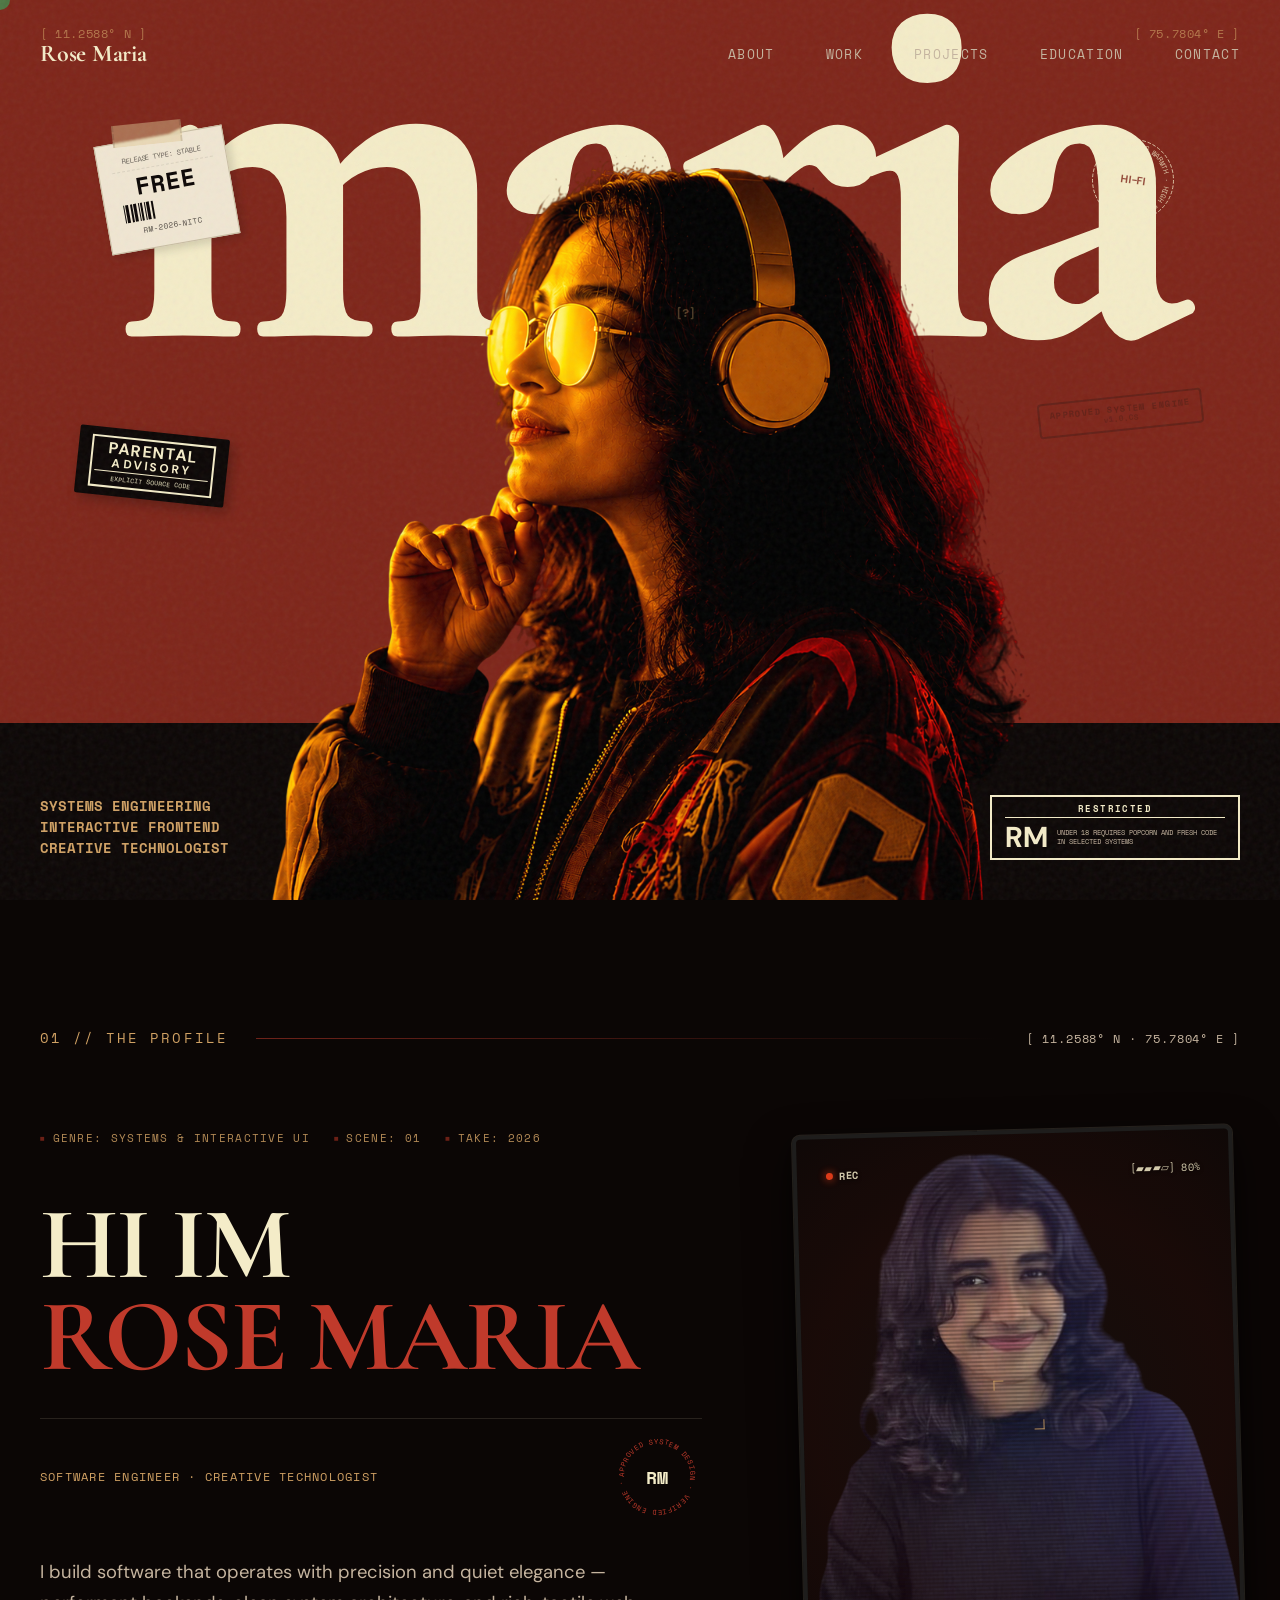
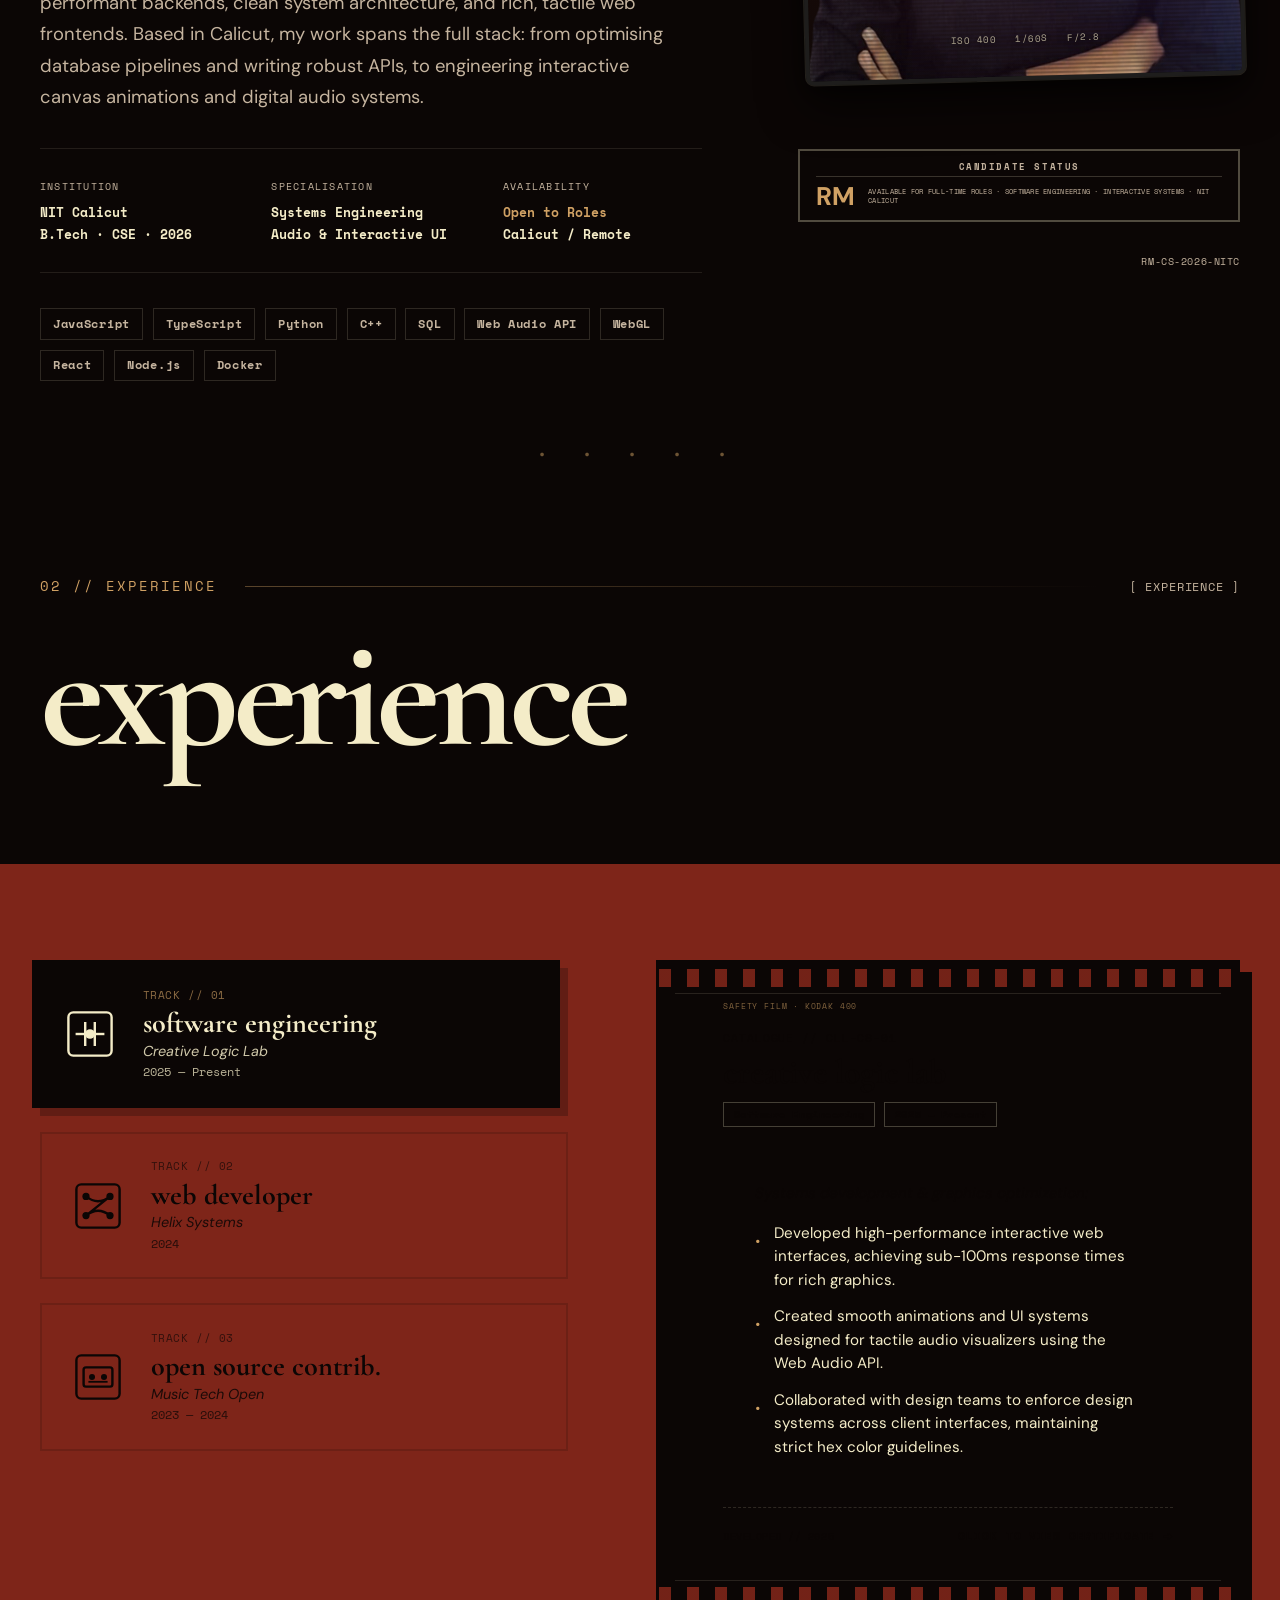
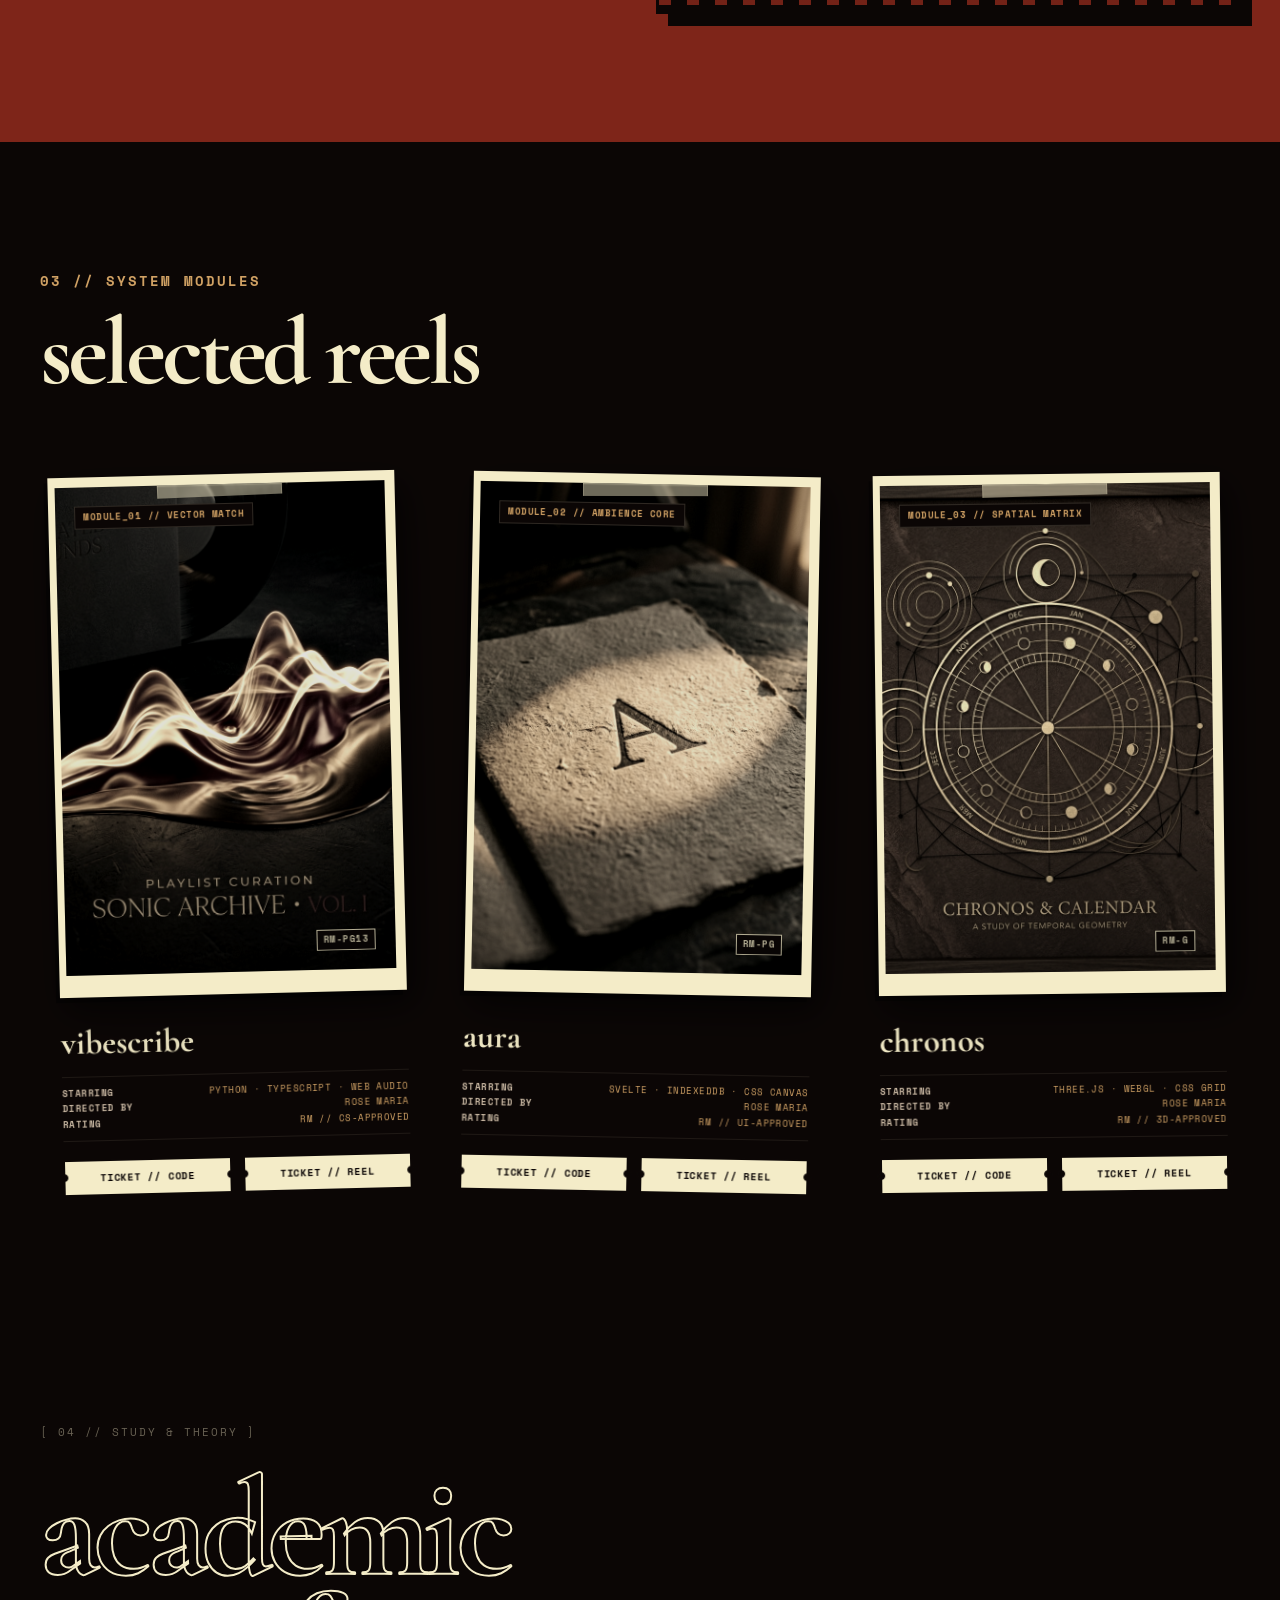
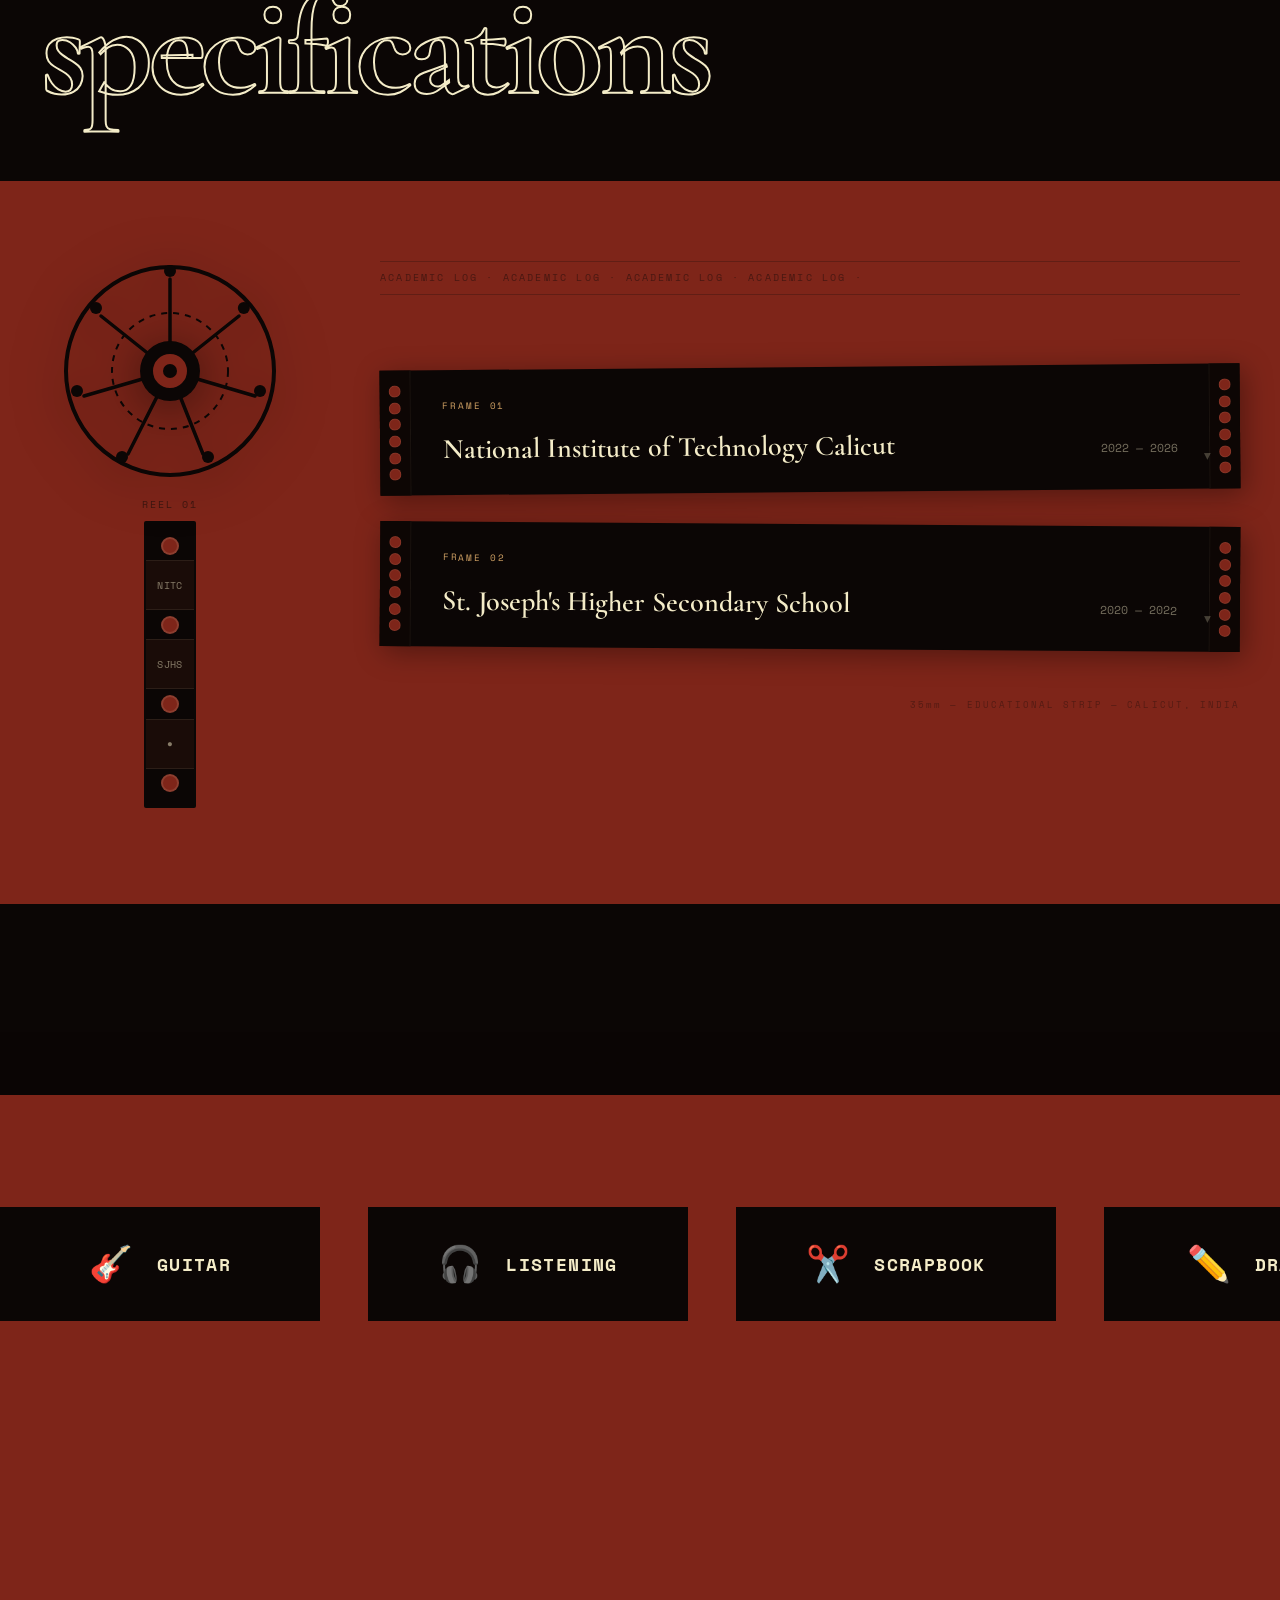
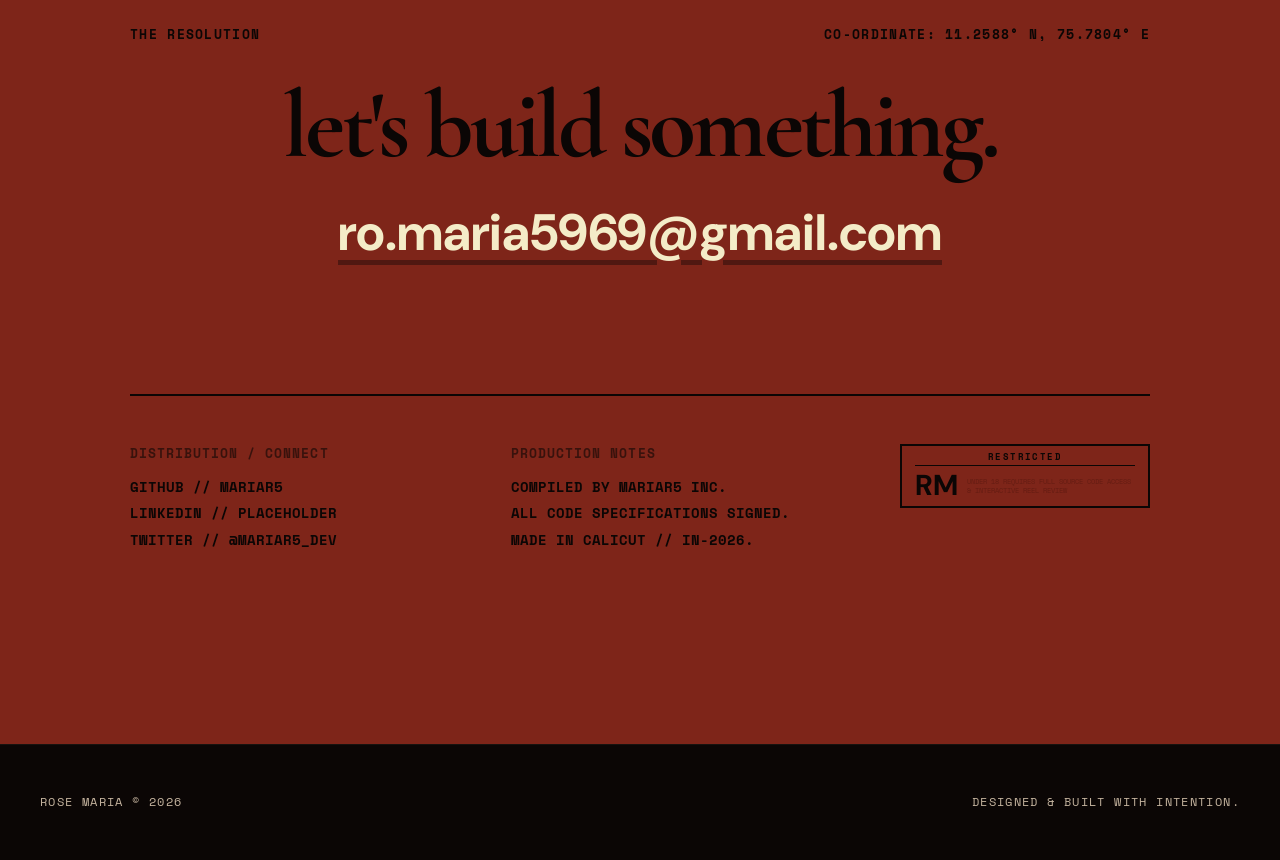
==== commit 2eb0101a: "Develop experience and project" ====
--- a/index.html
+++ b/index.html
@@ -333,213 +333,272 @@
       <div class="section-separator">· · · · ·</div>
     </section>
 
-    <!-- Section 4: EXPERIENCE (Vinyl Discography Sleeve Rack Layout) -->
-    <section id="experience" class="experience-section panel-split bg-black reveal-on-scroll">
-      <div class="exp-inner">
-
-        <!-- Header strip matches About page -->
-        <div class="exp-header-strip">
-          <span class="section-title-label">02 // career tracks</span>
-          <div class="exp-divider-line"></div>
-          <span class="exp-header-code">[ DISCOGRAPHY LOG ]</span>
-        </div>
-
-        <!-- Giant outlined section title -->
-        <h2 class="exp-main-title">discography<br>log</h2>
-
-        <!-- Quick stat row -->
-        <div class="exp-stat-row">
-          <div class="exp-stat-col">
-            <span class="exp-stat-num">03</span>
-            <span class="exp-stat-label">Positions</span>
-          </div>
-          <div class="exp-stat-divider"></div>
-          <div class="exp-stat-col">
-            <span class="exp-stat-num">2+</span>
-            <span class="exp-stat-label">Years Active</span>
-          </div>
-          <div class="exp-stat-divider"></div>
-          <div class="exp-stat-col">
-            <span class="exp-stat-num">∞</span>
-            <span class="exp-stat-label">Lines Shipped</span>
-          </div>
-        </div>
-
-        <div class="discography-container">
-
-          <!-- Left Column: Cardboard record sleeves rack -->
-          <div class="sleeves-rack" role="tablist" aria-label="Professional Experience Tracks">
-
-            <!-- Sleeve Cover 1 (CLL) -->
-            <button class="sleeve-wrapper active" data-track="1" role="tab" aria-selected="true"
-              aria-controls="notes-panel-1">
-              <div class="sleeve-cover">
-                <div class="sleeve-header">
-                  <span class="track-number">TRACK // 01</span>
-                  <span class="release-code">CLL-2025</span>
-                </div>
-                <div class="sleeve-body">
-                  <h4 class="sleeve-role">Software Engineering</h4>
-                  <span class="sleeve-company">Creative Logic Lab</span>
-                </div>
-                <div class="sleeve-footer">
-                  <span class="sleeve-duration">2025 — Present</span>
-                  <span class="sleeve-status playing-status">● PLAYING</span>
-                </div>
-              </div>
-              <!-- Concentric Groove vinyl disc -->
-              <div class="vinyl-disc">
-                <div class="vinyl-grooves"></div>
-                <div class="vinyl-label">
-                  <div class="label-center">RM // 01</div>
-                </div>
-              </div>
-            </button>
-
-            <!-- Sleeve Cover 2 (Helix) -->
-            <button class="sleeve-wrapper" data-track="2" role="tab" aria-selected="false" aria-controls="notes-panel-2">
-              <div class="sleeve-cover">
-                <div class="sleeve-header">
-                  <span class="track-number">TRACK // 02</span>
-                  <span class="release-code">HXS-2024</span>
-                </div>
-                <div class="sleeve-body">
-                  <h4 class="sleeve-role">Web Developer</h4>
-                  <span class="sleeve-company">Helix Systems</span>
-                </div>
-                <div class="sleeve-footer">
-                  <span class="sleeve-duration">2024</span>
-                  <span class="sleeve-status">CUE</span>
-                </div>
-              </div>
-              <div class="vinyl-disc">
-                <div class="vinyl-grooves"></div>
-                <div class="vinyl-label">
-                  <div class="label-center">RM // 02</div>
-                </div>
-              </div>
-            </button>
-
-            <!-- Sleeve Cover 3 (MTOI) -->
-            <button class="sleeve-wrapper" data-track="3" role="tab" aria-selected="false" aria-controls="notes-panel-3">
-              <div class="sleeve-cover">
-                <div class="sleeve-header">
-                  <span class="track-number">TRACK // 03</span>
-                  <span class="release-code">MTOI-2023</span>
-                </div>
-                <div class="sleeve-body">
-                  <h4 class="sleeve-role">Open Source Contrib.</h4>
-                  <span class="sleeve-company">Music Tech Open</span>
-                </div>
-                <div class="sleeve-footer">
-                  <span class="sleeve-duration">2023 — 2024</span>
-                  <span class="sleeve-status">CUE</span>
-                </div>
-              </div>
-              <div class="vinyl-disc">
-                <div class="vinyl-grooves"></div>
-                <div class="vinyl-label">
-                  <div class="label-center">RM // 03</div>
-                </div>
-              </div>
-            </button>
-
-          </div>
-
-          <!-- Right Column: Printed Liner notes insert panel -->
-          <div class="liner-notes-container">
-
-            <!-- Sheet Panel 1 (CLL details) -->
-            <div class="liner-notes-sheet active" id="notes-panel-1" role="tabpanel"
-              aria-label="Creative Logic Lab Experience">
-              <div class="notes-header">
-                <span class="notes-catalogue">CATALOGUE: CLL-CS-01</span>
-                <h4 class="notes-title">Creative Logic Lab</h4>
-                <div class="notes-meta-row">
-                  <span class="notes-meta-chip">Software Engineering</span>
-                  <span class="notes-meta-chip">2025 — Present</span>
-                </div>
-              </div>
-              <div class="notes-content">
-                <p class="notes-intro">Internship research summary and systems validation deliverables:</p>
-                <ul class="notes-bullets">
-                  <li>Developed high-performance interactive web interfaces, achieving sub-100ms response times for rich graphics.</li>
-                  <li>Created smooth animations and UI systems designed for tactile audio visualizers using the Web Audio API.</li>
-                  <li>Collaborated with design teams to enforce design systems across client interfaces, maintaining strict hex color guidelines and typeface setups.</li>
-                </ul>
-              </div>
-              <div class="notes-footer-barcode">
-                <div class="barcode-visual-black">
-                  <span></span><span></span><span></span><span></span><span></span>
-                  <span></span><span></span><span></span><span></span><span></span>
-                </div>
-                <span class="barcode-id">CLL-2025-RM</span>
-              </div>
-            </div>
-
-            <!-- Sheet Panel 2 (Helix details) -->
-            <div class="liner-notes-sheet" id="notes-panel-2" role="tabpanel" aria-label="Helix Systems Experience"
-              style="display: none;">
-              <div class="notes-header">
-                <span class="notes-catalogue">CATALOGUE: HXS-CS-02</span>
-                <h4 class="notes-title">Helix Systems</h4>
-                <div class="notes-meta-row">
-                  <span class="notes-meta-chip">Web Developer</span>
-                  <span class="notes-meta-chip">2024</span>
-                </div>
-              </div>
-              <div class="notes-content">
-                <p class="notes-intro">Database performance logs and architecture optimizations:</p>
-                <ul class="notes-bullets">
-                  <li>Refactored legacy database models and web frameworks, accelerating load times by 20%.</li>
-                  <li>Constructed clean internal dashboards for metrics logging and performance metrics tracking.</li>
-                  <li>Authored automated test suites for security validation and data integrity, ensuring 95% API coverage.</li>
-                </ul>
-              </div>
-              <div class="notes-footer-barcode">
-                <div class="barcode-visual-black">
-                  <span></span><span></span><span></span><span></span><span></span>
-                  <span></span><span></span><span></span><span></span><span></span>
-                </div>
-                <span class="barcode-id">HXS-2024-RM</span>
-              </div>
-            </div>
-
-            <!-- Sheet Panel 3 (MTOI details) -->
-            <div class="liner-notes-sheet" id="notes-panel-3" role="tabpanel"
-              aria-label="Music Tech Open Initiative Experience" style="display: none;">
-              <div class="notes-header">
-                <span class="notes-catalogue">CATALOGUE: MTOI-DSP-03</span>
-                <h4 class="notes-title">Music Tech Open Initiative</h4>
-                <div class="notes-meta-row">
-                  <span class="notes-meta-chip">Open Source</span>
-                  <span class="notes-meta-chip">2023 — 2024</span>
-                </div>
-              </div>
-              <div class="notes-content">
-                <p class="notes-intro">Digital Signal Processing contributions and package configurations:</p>
-                <ul class="notes-bullets">
-                  <li>Contributed core components to open-source DSP frameworks utilized by hundreds of online artists.</li>
-                  <li>Refined accessibility features, updating markup and screen-reader flow for digital audio workspaces.</li>
-                  <li>Maintained build tasks and optimized package loading pipelines, reducing payload size by 15%.</li>
-                </ul>
-              </div>
-              <div class="notes-footer-barcode">
-                <div class="barcode-visual-black">
-                  <span></span><span></span><span></span><span></span><span></span>
-                  <span></span><span></span><span></span><span></span><span></span>
-                </div>
-                <span class="barcode-id">MTOI-2023-RM</span>
-              </div>
-            </div>
-
+    <!-- Section 4: EXPERIENCE (Split Layout: 1/4 Black, 3/4 Red with film strip details) -->
+    <section id="experience" class="experience-section reveal-on-scroll">
+      
+      <!-- Top 1/4: Black background panel with headings -->
+      <div class="exp-top-panel">
+        <div class="exp-inner">
+          <!-- Header strip matches About page -->
+          <div class="exp-header-strip">
+            <span class="section-title-label">02 // experience</span>
+            <div class="exp-divider-line"></div>
+            <span class="exp-header-code">[ EXPERIENCE ]</span>
+          </div>
+          <!-- Giant outlined section title -->
+          <h2 class="exp-main-title">experience</h2>
+        </div>
+      </div>
+
+      <!-- Bottom 3/4: Red background panel with interactive film strips -->
+      <div class="exp-bottom-panel bg-red">
+        <div class="exp-bottom-inner">
+          
+          <!-- Left side: Experience tabs list -->
+          <div class="exp-left-col">
+            <div class="exp-tabs-list" role="tablist" aria-label="Work Experience Tracks">
+              
+              <!-- Tab 1: CLL -->
+              <button class="exp-tab-item active" data-track="1" role="tab" aria-selected="true" aria-controls="film-strip-1">
+                <div class="tab-item-logo">
+                  <!-- Custom SVG Logo for CLL: waveform/grid -->
+                  <svg viewBox="0 0 40 40" class="logo-svg">
+                    <rect x="2" y="2" width="36" height="36" rx="4" fill="none" stroke="currentColor" stroke-width="2" />
+                    <line x1="8" y1="20" x2="32" y2="20" stroke="currentColor" stroke-width="2" />
+                    <line x1="16" y1="10" x2="16" y2="30" stroke="currentColor" stroke-width="2" />
+                    <line x1="24" y1="10" x2="24" y2="30" stroke="currentColor" stroke-width="2" />
+                    <circle cx="20" cy="20" r="4" fill="currentColor" />
+                  </svg>
+                </div>
+                <div class="tab-item-content">
+                  <span class="tab-track-no">TRACK // 01</span>
+                  <h4 class="tab-role">Software Engineering</h4>
+                  <span class="tab-company">Creative Logic Lab</span>
+                  <span class="tab-duration">2025 — Present</span>
+                </div>
+              </button>
+
+              <!-- Tab 2: Helix -->
+              <button class="exp-tab-item" data-track="2" role="tab" aria-selected="false" aria-controls="film-strip-2">
+                <div class="tab-item-logo">
+                  <!-- Custom SVG Logo for Helix: double helix -->
+                  <svg viewBox="0 0 40 40" class="logo-svg">
+                    <rect x="2" y="2" width="36" height="36" rx="4" fill="none" stroke="currentColor" stroke-width="2" />
+                    <path d="M10,12 Q20,20 30,12 Q20,20 10,28 Q20,20 30,28" fill="none" stroke="currentColor" stroke-width="2" />
+                    <circle cx="10" cy="12" r="3" fill="currentColor" />
+                    <circle cx="30" cy="12" r="3" fill="currentColor" />
+                    <circle cx="10" cy="28" r="3" fill="currentColor" />
+                    <circle cx="30" cy="28" r="3" fill="currentColor" />
+                  </svg>
+                </div>
+                <div class="tab-item-content">
+                  <span class="tab-track-no">TRACK // 02</span>
+                  <h4 class="tab-role">Web Developer</h4>
+                  <span class="tab-company">Helix Systems</span>
+                  <span class="tab-duration">2024</span>
+                </div>
+              </button>
+
+              <!-- Tab 3: MTOI -->
+              <button class="exp-tab-item" data-track="3" role="tab" aria-selected="false" aria-controls="film-strip-3">
+                <div class="tab-item-logo">
+                  <!-- Custom SVG Logo for MTOI: cassette / soundwave -->
+                  <svg viewBox="0 0 40 40" class="logo-svg">
+                    <rect x="2" y="2" width="36" height="36" rx="4" fill="none" stroke="currentColor" stroke-width="2" />
+                    <rect x="8" y="12" width="24" height="16" rx="2" fill="none" stroke="currentColor" stroke-width="2" />
+                    <circle cx="15" cy="20" r="2.5" fill="currentColor" />
+                    <circle cx="25" cy="20" r="2.5" fill="currentColor" />
+                    <line x1="12" y1="24" x2="28" y2="24" stroke="currentColor" stroke-width="1.5" />
+                  </svg>
+                </div>
+                <div class="tab-item-content">
+                  <span class="tab-track-no">TRACK // 03</span>
+                  <h4 class="tab-role">Open Source Contrib.</h4>
+                  <span class="tab-company">Music Tech Open</span>
+                  <span class="tab-duration">2023 — 2024</span>
+                </div>
+              </button>
+
+            </div>
+          </div>
+          
+          <!-- Right side: Film Strip container -->
+          <div class="exp-right-col">
+            <div class="film-strip-viewer">
+              
+              <!-- Camera Shutter Flash screen overlay -->
+              <div class="shutter-flash" id="shutterFlash"></div>
+              
+              <!-- Film Strip 1 (CLL) -->
+              <div class="film-strip active" id="film-strip-1" role="tabpanel" aria-label="Creative Logic Lab Details">
+                <div class="film-strip-track">
+                  
+                  <!-- Frame 1: Details -->
+                  <div class="film-frame frame-details">
+                    <div class="frame-edge-top"></div>
+                    <div class="frame-content">
+                      <div class="frame-header">
+                        <span class="frame-cat">CATALOGUE // CLL-CS-01</span>
+                        <h4 class="frame-title">Creative Logic Lab</h4>
+                        <div class="frame-meta-row">
+                          <span class="frame-meta-chip">Software Engineering</span>
+                          <span class="frame-meta-chip">2025 — Present</span>
+                        </div>
+                      </div>
+                      <div class="frame-body">
+                        <p class="frame-intro">Systems development & graphics optimization:</p>
+                        <ul class="frame-bullets">
+                          <li>Developed high-performance interactive web interfaces, achieving sub-100ms response times for rich graphics.</li>
+                          <li>Created smooth animations and UI systems designed for tactile audio visualizers using the Web Audio API.</li>
+                          <li>Collaborated with design teams to enforce design systems across client interfaces, maintaining strict hex color guidelines.</li>
+                        </ul>
+                      </div>
+                      <div class="frame-footer">
+                        <span class="frame-stamp">DEVELOPED // 2025</span>
+                        <span class="frame-action-prompt">Click to view certificate ➔</span>
+                      </div>
+                    </div>
+                    <div class="frame-edge-bottom"></div>
+                  </div>
+
+                  <!-- Frame 2: Certificate -->
+                  <div class="film-frame frame-certificate">
+                    <div class="frame-edge-top"></div>
+                    <div class="frame-content">
+                      <div class="frame-header">
+                        <span class="frame-cat">PHOTO RETRIEVAL // CELL-01</span>
+                        <h4 class="frame-title">internship certificate</h4>
+                      </div>
+                      <div class="frame-cert-body">
+                        <img class="frame-cert-img" src="assets/certificate_cll.png" alt="Creative Logic Lab Certificate">
+                      </div>
+                      <div class="frame-footer">
+                        <span class="frame-stamp">VERIFIED // RM-CLL-2025</span>
+                        <span class="frame-action-prompt">Click to view details ↵</span>
+                      </div>
+                    </div>
+                    <div class="frame-edge-bottom"></div>
+                  </div>
+
+                </div>
+              </div>
+
+              <!-- Film Strip 2 (Helix) -->
+              <div class="film-strip" id="film-strip-2" role="tabpanel" aria-label="Helix Systems Details" style="display: none;">
+                <div class="film-strip-track">
+                  
+                  <!-- Frame 1: Details -->
+                  <div class="film-frame frame-details">
+                    <div class="frame-edge-top"></div>
+                    <div class="frame-content">
+                      <div class="frame-header">
+                        <span class="frame-cat">CATALOGUE // HXS-CS-02</span>
+                        <h4 class="frame-title">Helix Systems</h4>
+                        <div class="frame-meta-row">
+                          <span class="frame-meta-chip">Web Developer</span>
+                          <span class="frame-meta-chip">2024</span>
+                        </div>
+                      </div>
+                      <div class="frame-body">
+                        <p class="frame-intro">Database performance logs and architecture optimizations:</p>
+                        <ul class="frame-bullets">
+                          <li>Refactored legacy database models and web frameworks, accelerating load times by 20%.</li>
+                          <li>Constructed clean internal dashboards for metrics logging and performance metrics tracking.</li>
+                          <li>Authored automated test suites for security validation and data integrity, ensuring 95% API coverage.</li>
+                        </ul>
+                      </div>
+                      <div class="frame-footer">
+                        <span class="frame-stamp">DEVELOPED // 2024</span>
+                        <span class="frame-action-prompt">Click to view certificate ➔</span>
+                      </div>
+                    </div>
+                    <div class="frame-edge-bottom"></div>
+                  </div>
+
+                  <!-- Frame 2: Certificate -->
+                  <div class="film-frame frame-certificate">
+                    <div class="frame-edge-top"></div>
+                    <div class="frame-content">
+                      <div class="frame-header">
+                        <span class="frame-cat">PHOTO RETRIEVAL // CELL-02</span>
+                        <h4 class="frame-title">internship certificate</h4>
+                      </div>
+                      <div class="frame-cert-body">
+                        <img class="frame-cert-img" src="assets/certificate_helix.png" alt="Helix Systems Certificate">
+                      </div>
+                      <div class="frame-footer">
+                        <span class="frame-stamp">VERIFIED // RM-HXS-2024</span>
+                        <span class="frame-action-prompt">Click to view details ↵</span>
+                      </div>
+                    </div>
+                    <div class="frame-edge-bottom"></div>
+                  </div>
+
+                </div>
+              </div>
+
+              <!-- Film Strip 3 (MTOI) -->
+              <div class="film-strip" id="film-strip-3" role="tabpanel" aria-label="Music Tech Open Initiative Details" style="display: none;">
+                <div class="film-strip-track">
+                  
+                  <!-- Frame 1: Details -->
+                  <div class="film-frame frame-details">
+                    <div class="frame-edge-top"></div>
+                    <div class="frame-content">
+                      <div class="frame-header">
+                        <span class="frame-cat">CATALOGUE // MTOI-DSP-03</span>
+                        <h4 class="frame-title">Music Tech Open</h4>
+                        <div class="frame-meta-row">
+                          <span class="frame-meta-chip">Open Source</span>
+                          <span class="frame-meta-chip">2023 — 2024</span>
+                        </div>
+                      </div>
+                      <div class="frame-body">
+                        <p class="frame-intro">Digital Signal Processing contributions and package configurations:</p>
+                        <ul class="frame-bullets">
+                          <li>Contributed core components to open-source DSP frameworks utilized by hundreds of online artists.</li>
+                          <li>Refined accessibility features, updating markup and screen-reader flow for digital audio workspaces.</li>
+                          <li>Maintained build tasks and optimized package loading pipelines, reducing payload size by 15%.</li>
+                        </ul>
+                      </div>
+                      <div class="frame-footer">
+                        <span class="frame-stamp">DEVELOPED // 2024</span>
+                        <span class="frame-action-prompt">Click to view certificate ➔</span>
+                      </div>
+                    </div>
+                    <div class="frame-edge-bottom"></div>
+                  </div>
+
+                  <!-- Frame 2: Certificate -->
+                  <div class="film-frame frame-certificate">
+                    <div class="frame-edge-top"></div>
+                    <div class="frame-content">
+                      <div class="frame-header">
+                        <span class="frame-cat">PHOTO RETRIEVAL // CELL-03</span>
+                        <h4 class="frame-title">contribution certificate</h4>
+                      </div>
+                      <div class="frame-cert-body">
+                        <img class="frame-cert-img" src="assets/certificate_mtoi.png" alt="Music Tech Open Initiative Certificate">
+                      </div>
+                      <div class="frame-footer">
+                        <span class="frame-stamp">VERIFIED // RM-MTOI-2024</span>
+                        <span class="frame-action-prompt">Click to view details ↵</span>
+                      </div>
+                    </div>
+                    <div class="frame-edge-bottom"></div>
+                  </div>
+
+                </div>
+              </div>
+
+            </div>
           </div>
 
         </div>
       </div>
     </section>
 
-    <!-- Section 5: PROJECTS (Selected Reels - Album Sleeves Grid) -->
+    <!-- Section 5: PROJECTS (Selected Reels - Cinematic Movie Poster Grid) -->
     <section id="projects" class="projects-section panel-split bg-black reveal-on-scroll">
       <div class="section-header-poster">
         <h2 class="section-title-label">03 // system modules</h2>
@@ -547,269 +606,280 @@
       </div>
 
       <div class="projects-grid">
-        <!-- Project 1: Asymmetric Left -->
-        <article class="project-card reveal-on-scroll card-large">
-          <div class="project-media-wrapper">
-            <img class="project-image" src="assets/project1.png" alt="VibeScribe music playlist curator" loading="lazy">
-
-            <!-- Sleeve top specifications -->
-            <div class="sleeve-spec-label">MODULE_01 // VECTOR MATCH</div>
-
+        <!-- Project 1: VibeScribe Poster -->
+        <article class="project-card reveal-on-scroll">
+          <div class="project-poster-frame">
+            <img class="project-image" src="assets/project1.png" alt="VibeScribe movie poster" loading="lazy">
+            <div class="poster-spec-label">MODULE_01 // VECTOR MATCH</div>
+            <div class="poster-rating">RM-PG13</div>
+            
             <div class="project-overlay">
               <div class="overlay-header-specs">
-                <span>FORMAT: WEB PIPELINE</span>
-                <span>CODE: RM-VBS-01</span>
-              </div>
-              <p class="project-summary-long">An AI-driven audio playlist manager utilizing machine learning vectors to
-                recommend songs based on emotional profiles and text-prompt mood descriptions. Integrated directly with
-                online music APIs.</p>
+                <span>FORMAT // WEB PIPELINE</span>
+                <span>CODE // RM-VBS-01</span>
+              </div>
+              <p class="project-summary-long">An AI-driven audio playlist manager utilizing machine learning vectors to recommend songs based on emotional profiles and text-prompt mood descriptions. Integrated directly with online music APIs.</p>
               <div class="play-indicator">
-                <svg viewBox="0 0 24 24" width="24" height="24" fill="currentColor">
+                <svg viewBox="0 0 24 24" width="20" height="20" fill="currentColor">
                   <path d="M8 5v14l11-7z" />
                 </svg>
-                <span>PLAY MODULE REEL</span>
-              </div>
-            </div>
-          </div>
+                <span>LOAD SIGNAL</span>
+              </div>
+            </div>
+          </div>
+          
           <div class="project-details">
             <h4 class="project-title">VibeScribe</h4>
-            <p class="project-desc">AI-driven playlist curator built to map audio features to user moods.</p>
-            <div class="project-meta-row">
-              <div class="project-tags">
-                <span class="tech-pill">Python</span>
-                <span class="tech-pill">TypeScript</span>
-                <span class="tech-pill">Web Audio</span>
-              </div>
-              <div class="project-actions">
-                <a href="https://github.com/mariaR5" target="_blank" rel="noopener noreferrer" class="project-link-btn"
-                  aria-label="GitHub repository">
-                  <svg viewBox="0 0 24 24" width="20" height="20" fill="none" stroke="currentColor" stroke-width="2"
-                    stroke-linecap="round" stroke-linejoin="round">
-                    <path
-                      d="M9 19c-5 1.5-5-2.5-7-3m14 6v-3.87a3.37 3.37 0 0 0-.94-2.61c3.14-.35 6.44-1.54 6.44-7A5.44 5.44 0 0 0 20 4.77 5.07 5.07 0 0 0 19.91 1S18.73.65 16 2.48a13.38 13.38 0 0 0-7 0C6.27.65 5.09 1 5.09 1A5.07 5.07 0 0 0 5 4.77a5.44 5.44 0 0 0-1.5 3.78c0 5.42 3.3 6.61 6.44 7A3.37 3.37 0 0 0 9 18.13V22">
-                    </path>
-                  </svg>
-                </a>
-                <a href="#" class="project-link-btn" aria-label="Live Demo">
-                  <svg viewBox="0 0 24 24" width="20" height="20" fill="none" stroke="currentColor" stroke-width="2"
-                    stroke-linecap="round" stroke-linejoin="round">
-                    <path d="M18 13v6a2 2 0 0 1-2 2H5a2 2 0 0 1-2-2V8a2 2 0 0 1 2-2h6"></path>
-                    <polyline points="15 3 21 3 21 9"></polyline>
-                    <line x1="10" y1="14" x2="21" y2="3"></line>
-                  </svg>
-                </a>
-              </div>
+            
+            <!-- Retro Billing Credits block -->
+            <div class="project-billing">
+              <div class="billing-line"><span class="role">STARRING</span> <span class="names">Python · TypeScript · Web Audio</span></div>
+              <div class="billing-line"><span class="role">DIRECTED BY</span> <span class="names">Rose Maria</span></div>
+              <div class="billing-line"><span class="role">RATING</span> <span class="names">RM // CS-APPROVED</span></div>
+            </div>
+            
+            <div class="project-actions-row">
+              <a href="https://github.com/mariaR5" target="_blank" rel="noopener noreferrer" class="project-ticket-btn" aria-label="GitHub Repository">
+                <span>TICKET // CODE</span>
+              </a>
+              <a href="#" class="project-ticket-btn" aria-label="Live Demo">
+                <span>TICKET // REEL</span>
+              </a>
             </div>
           </div>
         </article>
 
-        <!-- Project 2: Asymmetric Right -->
-        <article class="project-card reveal-on-scroll card-small">
-          <div class="project-media-wrapper">
-            <img class="project-image" src="assets/project2.png" alt="Aura writing editor" loading="lazy">
-            <div class="sleeve-spec-label">MODULE_02 // AMBIENCE CORE</div>
+        <!-- Project 2: Aura Poster -->
+        <article class="project-card reveal-on-scroll">
+          <div class="project-poster-frame">
+            <img class="project-image" src="assets/project2.png" alt="Aura movie poster" loading="lazy">
+            <div class="poster-spec-label">MODULE_02 // AMBIENCE CORE</div>
+            <div class="poster-rating">RM-PG</div>
+            
             <div class="project-overlay">
               <div class="overlay-header-specs">
-                <span>FORMAT: INTERACTIVE CANVAS</span>
-                <span>CODE: RM-AUR-02</span>
-              </div>
-              <p class="project-summary-long">A distraction-free writing environment that syncs local prose to ambient
-                soundscapes. Includes low-latency offline synching, Markdown previewing, and dynamic typographic
-                settings.</p>
+                <span>FORMAT // CANVAS INTERACTIVE</span>
+                <span>CODE // RM-AUR-02</span>
+              </div>
+              <p class="project-summary-long">A distraction-free writing environment that syncs local prose to ambient soundscapes. Includes low-latency offline synching, Markdown previewing, and dynamic typographic settings.</p>
               <div class="play-indicator">
-                <svg viewBox="0 0 24 24" width="24" height="24" fill="currentColor">
+                <svg viewBox="0 0 24 24" width="20" height="20" fill="currentColor">
                   <path d="M8 5v14l11-7z" />
                 </svg>
-                <span>PLAY MODULE REEL</span>
-              </div>
-            </div>
-          </div>
+                <span>LOAD SIGNAL</span>
+              </div>
+            </div>
+          </div>
+          
           <div class="project-details">
             <h4 class="project-title">Aura</h4>
-            <p class="project-desc">Minimalist writing editor integrating custom relaxing sounds.</p>
-            <div class="project-meta-row">
-              <div class="project-tags">
-                <span class="tech-pill">Svelte</span>
-                <span class="tech-pill">IndexedDB</span>
-                <span class="tech-pill">CSS Canvas</span>
-              </div>
-              <div class="project-actions">
-                <a href="https://github.com/mariaR5" target="_blank" rel="noopener noreferrer" class="project-link-btn"
-                  aria-label="GitHub repository">
-                  <svg viewBox="0 0 24 24" width="20" height="20" fill="none" stroke="currentColor" stroke-width="2"
-                    stroke-linecap="round" stroke-linejoin="round">
-                    <path
-                      d="M9 19c-5 1.5-5-2.5-7-3m14 6v-3.87a3.37 3.37 0 0 0-.94-2.61c3.14-.35 6.44-1.54 6.44-7A5.44 5.44 0 0 0 20 4.77 5.07 5.07 0 0 0 19.91 1S18.73.65 16 2.48a13.38 13.38 0 0 0-7 0C6.27.65 5.09 1 5.09 1A5.07 5.07 0 0 0 5 4.77a5.44 5.44 0 0 0-1.5 3.78c0 5.42 3.3 6.61 6.44 7A3.37 3.37 0 0 0 9 18.13V22">
-                    </path>
-                  </svg>
-                </a>
-                <a href="#" class="project-link-btn" aria-label="Live Demo">
-                  <svg viewBox="0 0 24 24" width="20" height="20" fill="none" stroke="currentColor" stroke-width="2"
-                    stroke-linecap="round" stroke-linejoin="round">
-                    <path d="M18 13v6a2 2 0 0 1-2 2H5a2 2 0 0 1-2-2V8a2 2 0 0 1 2-2h6"></path>
-                    <polyline points="15 3 21 3 21 9"></polyline>
-                    <line x1="10" y1="14" x2="21" y2="3"></line>
-                  </svg>
-                </a>
-              </div>
+            
+            <!-- Retro Billing Credits block -->
+            <div class="project-billing">
+              <div class="billing-line"><span class="role">STARRING</span> <span class="names">Svelte · IndexedDB · CSS Canvas</span></div>
+              <div class="billing-line"><span class="role">DIRECTED BY</span> <span class="names">Rose Maria</span></div>
+              <div class="billing-line"><span class="role">RATING</span> <span class="names">RM // UI-APPROVED</span></div>
+            </div>
+            
+            <div class="project-actions-row">
+              <a href="https://github.com/mariaR5" target="_blank" rel="noopener noreferrer" class="project-ticket-btn" aria-label="GitHub Repository">
+                <span>TICKET // CODE</span>
+              </a>
+              <a href="#" class="project-ticket-btn" aria-label="Live Demo">
+                <span>TICKET // REEL</span>
+              </a>
             </div>
           </div>
         </article>
 
-        <!-- Project 3: Asymmetric Center -->
-        <article class="project-card reveal-on-scroll card-wide">
-          <div class="project-media-wrapper">
-            <img class="project-image" src="assets/project3.png" alt="Chronos calendar" loading="lazy">
-            <div class="sleeve-spec-label">MODULE_03 // SPATIAL MATRIX</div>
+        <!-- Project 3: Chronos Poster -->
+        <article class="project-card reveal-on-scroll">
+          <div class="project-poster-frame">
+            <img class="project-image" src="assets/project3.png" alt="Chronos movie poster" loading="lazy">
+            <div class="poster-spec-label">MODULE_03 // SPATIAL MATRIX</div>
+            <div class="poster-rating">RM-G</div>
+            
             <div class="project-overlay">
               <div class="overlay-header-specs">
-                <span>FORMAT: 3D ENGINE</span>
-                <span>CODE: RM-CHNS-03</span>
-              </div>
-              <p class="project-summary-long">A multi-dimensional calendar mapping time coordinates to spatial node
-                points. Designed for tracking complex parallel team releases, deadlines, and dependencies in a 3D
-                interface.</p>
+                <span>FORMAT // 3D ENGINE</span>
+                <span>CODE // RM-CHNS-03</span>
+              </div>
+              <p class="project-summary-long">A multi-dimensional calendar mapping time coordinates to spatial node points. Designed for tracking complex parallel team releases, deadlines, and dependencies in a 3D interface.</p>
               <div class="play-indicator">
-                <svg viewBox="0 0 24 24" width="24" height="24" fill="currentColor">
+                <svg viewBox="0 0 24 24" width="20" height="20" fill="currentColor">
                   <path d="M8 5v14l11-7z" />
                 </svg>
-                <span>PLAY MODULE REEL</span>
-              </div>
-            </div>
-          </div>
+                <span>LOAD SIGNAL</span>
+              </div>
+            </div>
+          </div>
+          
           <div class="project-details">
             <h4 class="project-title">Chronos</h4>
-            <p class="project-desc">A spatial calendar mapping project timelines as visual dimensions.</p>
-            <div class="project-meta-row">
-              <div class="project-tags">
-                <span class="tech-pill">Three.js</span>
-                <span class="tech-pill">WebGL</span>
-                <span class="tech-pill">Tailwind</span>
-              </div>
-              <div class="project-actions">
-                <a href="https://github.com/mariaR5" target="_blank" rel="noopener noreferrer" class="project-link-btn"
-                  aria-label="GitHub repository">
-                  <svg viewBox="0 0 24 24" width="20" height="20" fill="none" stroke="currentColor" stroke-width="2"
-                    stroke-linecap="round" stroke-linejoin="round">
-                    <path
-                      d="M9 19c-5 1.5-5-2.5-7-3m14 6v-3.87a3.37 3.37 0 0 0-.94-2.61c3.14-.35 6.44-1.54 6.44-7A5.44 5.44 0 0 0 20 4.77 5.07 5.07 0 0 0 19.91 1S18.73.65 16 2.48a13.38 13.38 0 0 0-7 0C6.27.65 5.09 1 5.09 1A5.07 5.07 0 0 0 5 4.77a5.44 5.44 0 0 0-1.5 3.78c0 5.42 3.3 6.61 6.44 7A3.37 3.37 0 0 0 9 18.13V22">
-                    </path>
-                  </svg>
-                </a>
-                <a href="#" class="project-link-btn" aria-label="Live Demo">
-                  <svg viewBox="0 0 24 24" width="20" height="20" fill="none" stroke="currentColor" stroke-width="2"
-                    stroke-linecap="round" stroke-linejoin="round">
-                    <path d="M18 13v6a2 2 0 0 1-2 2H5a2 2 0 0 1-2-2V8a2 2 0 0 1 2-2h6"></path>
-                    <polyline points="15 3 21 3 21 9"></polyline>
-                    <line x1="10" y1="14" x2="21" y2="3"></line>
-                  </svg>
-                </a>
-              </div>
+            
+            <!-- Retro Billing Credits block -->
+            <div class="project-billing">
+              <div class="billing-line"><span class="role">STARRING</span> <span class="names">Three.js · WebGL · CSS Grid</span></div>
+              <div class="billing-line"><span class="role">DIRECTED BY</span> <span class="names">Rose Maria</span></div>
+              <div class="billing-line"><span class="role">RATING</span> <span class="names">RM // 3D-APPROVED</span></div>
+            </div>
+            
+            <div class="project-actions-row">
+              <a href="https://github.com/mariaR5" target="_blank" rel="noopener noreferrer" class="project-ticket-btn" aria-label="GitHub Repository">
+                <span>TICKET // CODE</span>
+              </a>
+              <a href="#" class="project-ticket-btn" aria-label="Live Demo">
+                <span>TICKET // REEL</span>
+              </a>
             </div>
           </div>
         </article>
       </div>
     </section>
 
-    <!-- Section 3: EDUCATION (Solid Terracotta Red Panel — Academic Spec Sheet) -->
-    <section id="education" class="education-section panel-split bg-red reveal-on-scroll">
-
-      <div class="edu-inner">
-
-        <!-- Header strip -->
-        <div class="edu-header-strip">
-          <span class="section-title-label-black">04 // study &amp; theory</span>
-          <div class="edu-divider-line"></div>
-          <span class="edu-header-code">[ ACADEMIC LOG ]</span>
-        </div>
-
-        <!-- Big section title -->
-        <h2 class="edu-main-title">academic<br>specifications</h2>
-
-        <!-- Main layout: timeline left, spec sheet right -->
-        <div class="education-poster-layout">
-
-          <!-- Timeline column -->
-          <div class="education-timeline">
-            <div class="timeline-track-black"></div>
-
-            <!-- Entry 1: NITC -->
-            <div class="education-item-black">
-              <div class="timeline-marker-black"></div>
-              <div class="education-details">
-                <div class="edu-header">
-                  <h3 class="institution-name-black">National Institute of Technology Calicut</h3>
-                  <span class="edu-duration-black">2022 — 2026</span>
-                </div>
-                <p class="degree-info-black">Bachelor of Technology — Computer Science &amp; Engineering</p>
-                <!-- Course focus tags -->
-                <div class="edu-focus-tags">
-                  <span class="edu-tag">Algorithms</span>
-                  <span class="edu-tag">Systems Programming</span>
-                  <span class="edu-tag">Interactive UI</span>
-                  <span class="edu-tag">DSP / Audio</span>
-                </div>
-              </div>
-            </div>
-
-            <!-- Entry 2: School -->
-            <div class="education-item-black">
-              <div class="timeline-marker-black"></div>
-              <div class="education-details">
-                <div class="edu-header">
-                  <h3 class="institution-name-black">St. Joseph's Higher Secondary School</h3>
-                  <span class="edu-duration-black">2020 — 2022</span>
-                </div>
-                <p class="degree-info-black">Higher Secondary Education — Science Stream</p>
-                <div class="edu-focus-tags">
-                  <span class="edu-tag">Mathematics</span>
-                  <span class="edu-tag">Physics</span>
-                  <span class="edu-tag">Computer Science</span>
-                </div>
-              </div>
-            </div>
-          </div>
-
-          <!-- Spec sheet column -->
-          <div class="spec-sheet-container">
-            <div class="spec-sheet">
-              <div class="spec-header">TECHNICAL SYSTEM DIAGRAM</div>
-              <div class="spec-row">
-                <span class="spec-label">REGISTRY NO:</span>
-                <span class="spec-value">RM-CS-2026</span>
-              </div>
-              <div class="spec-row">
-                <span class="spec-label">HOST SYSTEM:</span>
-                <span class="spec-value">NIT CALICUT (NITC)</span>
-              </div>
-              <div class="spec-row">
-                <span class="spec-label">SPECIALIZATION:</span>
-                <span class="spec-value">ALGORITHMS / INTERACTIVES</span>
-              </div>
-              <div class="spec-row">
-                <span class="spec-label">CREDITS RATING:</span>
-                <span class="spec-value">HONORS DIVISION</span>
-              </div>
-              <div class="spec-row">
-                <span class="spec-label">BATCH:</span>
-                <span class="spec-value">2022 — 2026</span>
-              </div>
-              <div class="spec-footer">
-                <div class="barcode-visual">
-                  <span></span><span></span><span></span><span></span><span></span>
-                  <span></span><span></span><span></span><span></span><span></span>
-                </div>
-              </div>
-            </div>
-          </div>
-
-        </div>
-
-      </div>
+    <!-- Section 3: EDUCATION (Film Reel / Cinema Strip) -->
+    <section id="education" class="education-section reveal-on-scroll">
+
+      <!-- Top 1/4 black panel — heading -->
+      <div class="edu-top-panel">
+        <span class="edu-label-code">[ 04 // STUDY &amp; THEORY ]</span>
+        <h2 class="edu-headline">academic<br>specifications</h2>
+      </div>
+
+      <!-- Bottom 3/4 terracotta red panel -->
+      <div class="edu-bottom-panel">
+
+        <!-- Film Reel + Film Strip layout -->
+        <div class="edu-reel-layout">
+
+          <!-- Left: Spinning Film Reel SVG -->
+          <div class="edu-reel-column">
+            <div class="reel-wrapper" id="eduReel">
+              <svg class="reel-svg" viewBox="0 0 220 220" xmlns="http://www.w3.org/2000/svg" aria-hidden="true">
+                <!-- Outer ring -->
+                <circle cx="110" cy="110" r="104" fill="none" stroke="#0B0605" stroke-width="4"/>
+                <!-- Perforation holes on outer ring -->
+                <circle cx="110" cy="10" r="6" fill="#0B0605"/>
+                <circle cx="183.8" cy="47" r="6" fill="#0B0605"/>
+                <circle cx="200" cy="130" r="6" fill="#0B0605"/>
+                <circle cx="148" cy="196" r="6" fill="#0B0605"/>
+                <circle cx="62" cy="196" r="6" fill="#0B0605"/>
+                <circle cx="17" cy="130" r="6" fill="#0B0605"/>
+                <circle cx="36" cy="47" r="6" fill="#0B0605"/>
+                <!-- Spokes -->
+                <line x1="110" y1="110" x2="110" y2="18" stroke="#0B0605" stroke-width="3.5" stroke-linecap="round"/>
+                <line x1="110" y1="110" x2="179" y2="55" stroke="#0B0605" stroke-width="3.5" stroke-linecap="round"/>
+                <line x1="110" y1="110" x2="195" y2="135" stroke="#0B0605" stroke-width="3.5" stroke-linecap="round"/>
+                <line x1="110" y1="110" x2="143" y2="193" stroke="#0B0605" stroke-width="3.5" stroke-linecap="round"/>
+                <line x1="110" y1="110" x2="68" y2="193" stroke="#0B0605" stroke-width="3.5" stroke-linecap="round"/>
+                <line x1="110" y1="110" x2="24" y2="135" stroke="#0B0605" stroke-width="3.5" stroke-linecap="round"/>
+                <line x1="110" y1="110" x2="41" y2="55" stroke="#0B0605" stroke-width="3.5" stroke-linecap="round"/>
+                <!-- Inner hub ring -->
+                <circle cx="110" cy="110" r="30" fill="#0B0605"/>
+                <circle cx="110" cy="110" r="18" fill="#7E2519" stroke="#0B0605" stroke-width="2"/>
+                <circle cx="110" cy="110" r="7" fill="#0B0605"/>
+                <!-- Mid ring -->
+                <circle cx="110" cy="110" r="58" fill="none" stroke="#0B0605" stroke-width="2" stroke-dasharray="6 6"/>
+              </svg>
+              <div class="reel-center-label">REEL 01</div>
+            </div>
+            <!-- Film strip peeling off the reel -->
+            <div class="reel-strip-vertical">
+              <div class="strip-hole"></div>
+              <div class="strip-frame-mini">NITC</div>
+              <div class="strip-hole"></div>
+              <div class="strip-frame-mini">SJHS</div>
+              <div class="strip-hole"></div>
+              <div class="strip-frame-mini">●</div>
+              <div class="strip-hole"></div>
+            </div>
+          </div>
+
+          <!-- Right: Film Frame Cards (Expandable) -->
+          <div class="edu-frames-column">
+
+            <!-- Ticker tape header -->
+            <div class="edu-ticker-tape">
+              <span>ACADEMIC LOG ·&nbsp;</span><span>ACADEMIC LOG ·&nbsp;</span><span>ACADEMIC LOG ·&nbsp;</span><span>ACADEMIC LOG ·&nbsp;</span>
+            </div>
+
+            <!-- Frame 1: NITC -->
+            <div class="edu-film-frame" id="eduFrame1" data-frame="1" role="button" tabindex="0" aria-expanded="false">
+              <!-- Frame perforation strip -->
+              <div class="frame-perfs">
+                <div class="perf"></div><div class="perf"></div><div class="perf"></div>
+                <div class="perf"></div><div class="perf"></div><div class="perf"></div>
+              </div>
+              <!-- Frame content -->
+              <div class="frame-body">
+                <div class="frame-number-badge">FRAME 01</div>
+                <div class="frame-collapsed">
+                  <h3 class="frame-inst">National Institute of Technology Calicut</h3>
+                  <span class="frame-year">2022 — 2026</span>
+                </div>
+                <div class="frame-expanded">
+                  <p class="frame-degree">B.Tech — Computer Science &amp; Engineering</p>
+                  <div class="frame-tags">
+                    <span class="frame-tag">Algorithms</span>
+                    <span class="frame-tag">Systems Programming</span>
+                    <span class="frame-tag">Interactive UI</span>
+                    <span class="frame-tag">DSP / Audio</span>
+                  </div>
+                  <div class="frame-spec-row"><span>REGISTRY</span><span>RM-CS-2026</span></div>
+                  <div class="frame-spec-row"><span>STREAM</span><span>ALGORITHMS / INTERACTIVES</span></div>
+                  <div class="frame-spec-row"><span>CLASS</span><span>HONORS DIVISION</span></div>
+                </div>
+              </div>
+              <!-- Frame perforation strip -->
+              <div class="frame-perfs">
+                <div class="perf"></div><div class="perf"></div><div class="perf"></div>
+                <div class="perf"></div><div class="perf"></div><div class="perf"></div>
+              </div>
+            </div>
+
+            <!-- Frame 2: School -->
+            <div class="edu-film-frame" id="eduFrame2" data-frame="2" role="button" tabindex="0" aria-expanded="false">
+              <div class="frame-perfs">
+                <div class="perf"></div><div class="perf"></div><div class="perf"></div>
+                <div class="perf"></div><div class="perf"></div><div class="perf"></div>
+              </div>
+              <div class="frame-body">
+                <div class="frame-number-badge">FRAME 02</div>
+                <div class="frame-collapsed">
+                  <h3 class="frame-inst">St. Joseph's Higher Secondary School</h3>
+                  <span class="frame-year">2020 — 2022</span>
+                </div>
+                <div class="frame-expanded">
+                  <p class="frame-degree">Higher Secondary — Science Stream</p>
+                  <div class="frame-tags">
+                    <span class="frame-tag">Mathematics</span>
+                    <span class="frame-tag">Physics</span>
+                    <span class="frame-tag">Computer Science</span>
+                  </div>
+                  <div class="frame-spec-row"><span>STREAM</span><span>SCIENCE (PCM + CS)</span></div>
+                  <div class="frame-spec-row"><span>BOARD</span><span>KERALA HSE</span></div>
+                </div>
+              </div>
+              <div class="frame-perfs">
+                <div class="perf"></div><div class="perf"></div><div class="perf"></div>
+                <div class="perf"></div><div class="perf"></div><div class="perf"></div>
+              </div>
+            </div>
+
+            <!-- Bottom mono label -->
+            <div class="edu-bottom-meta">
+              <span>35mm — EDUCATIONAL STRIP — CALICUT, INDIA</span>
+            </div>
+
+          </div><!-- /edu-frames-column -->
+        </div><!-- /edu-reel-layout -->
+      </div><!-- /edu-bottom-panel -->
+
       <div class="section-separator-black">· · · · ·</div>
     </section>
 
     <!-- Section 6: HOBBIES -->
+
     <section id="hobbies" class="hobbies-section">
       <div class="marquee-outer">
         <div class="marquee-track" id="marqueeTrack">
--- a/styles/about.css
+++ b/styles/about.css
@@ -2,7 +2,7 @@
    ABOUT SECTION — Poster Spec Profile
    ========================================================================== */
 .about-section {
-  padding: 8rem 2.5rem 6rem;
+  padding: 8rem 2.5rem 2rem;
   width: 100%;
   max-width: 1400px;
   margin: 0 auto;
@@ -491,7 +491,7 @@
   color: var(--accent-gold);
   font-size: 2rem;
   letter-spacing: 0.5em;
-  margin-top: 8rem;
+  margin-top: 3rem;
   opacity: 0.5;
 }
 
--- a/styles/education.css
+++ b/styles/education.css
@@ -1,249 +1,425 @@
 /* ==========================================================================
-   EDUCATION SECTION (Reverse high-contrast — terracotta red panel)
+   EDUCATION SECTION — Retro Film Reel Cinema Strip
    ========================================================================== */
+
+/* ── Section shell: black/red split, no padding (panels manage spacing) ── */
 .education-section {
-  padding: 8rem 2.5rem 6rem;
   width: 100%;
+  overflow: hidden;
+  display: flex;
+  flex-direction: column;
+}
+
+/* ──────────────────────────────────────────────
+   TOP PANEL — black, 28vh, heading lives here
+   ────────────────────────────────────────────── */
+.edu-top-panel {
+  background-color: var(--bg-black);
+  padding: 5rem 2.5rem 4.5rem;
+  display: flex;
+  flex-direction: column;
+  gap: 1.8rem;
   max-width: 1400px;
+  width: 100%;
   margin: 0 auto;
 }
 
-.edu-inner {
-  width: 100%;
-}
-
-/* Header strip — inverted (black text on red) */
-.edu-header-strip {
-  display: flex;
-  align-items: center;
-  gap: 1.8rem;
-  margin-bottom: 3rem;
-}
-
-.edu-header-strip .section-title-label-black {
-  margin-bottom: 0;
-  white-space: nowrap;
-  flex-shrink: 0;
-}
-
-.edu-divider-line {
-  flex: 1;
-  height: 1px;
-  background: linear-gradient(to right, var(--bg-black), transparent);
-  opacity: 0.35;
-}
-
-.edu-header-code {
-  font-family: var(--font-mono);
-  font-size: 0.72rem;
-  color: rgba(10, 9, 8, 0.5);
-  letter-spacing: 0.08em;
-  white-space: nowrap;
-  flex-shrink: 0;
-}
-
-/* Giant outlined title — echoes hero "maria" but in black stroke on red */
-.edu-main-title {
-  font-family: var(--font-display);
-  font-size: clamp(5.5rem, 12vw, 11rem);
+.edu-label-code {
+  font-family: var(--font-mono);
+  font-size: 0.7rem;
+  letter-spacing: 0.18em;
+  color: rgba(244, 236, 200, 0.4);
+  text-transform: uppercase;
+}
+
+.edu-headline {
+  font-family: 'Cormorant Garamond', serif;
+  font-size: clamp(5rem, 11vw, 10rem);
   font-weight: 700;
   text-transform: lowercase;
   letter-spacing: -0.04em;
   line-height: 0.85;
   color: transparent;
-  -webkit-text-stroke: 2px var(--bg-black);
-  text-stroke: 2px var(--bg-black);
-  margin: 0 0 5rem;
-}
-
-.section-header-poster {
-  max-width: 1400px;
+  -webkit-text-stroke: 2px var(--text-cream);
+  text-stroke: 2px var(--text-cream);
+}
+
+/* ──────────────────────────────────────────────
+   BOTTOM PANEL — terracotta red, 3/4 height
+   ────────────────────────────────────────────── */
+.edu-bottom-panel {
+  background-color: var(--bg-terracotta);
+  padding: 5rem 2.5rem 6rem;
+  flex: 1;
+}
+
+/* ──────────────────────────────────────────────
+   MAIN LAYOUT — reel left, film frames right
+   ────────────────────────────────────────────── */
+.edu-reel-layout {
+  display: grid;
+  grid-template-columns: 260px 1fr;
+  gap: 5rem;
+  max-width: 1200px;
   margin: 0 auto;
-  padding: 0 2.5rem;
+  align-items: flex-start;
+}
+
+@media (max-width: 860px) {
+  .edu-reel-layout {
+    grid-template-columns: 1fr;
+    gap: 3.5rem;
+  }
+  .edu-reel-column {
+    display: flex;
+    align-items: center;
+    gap: 2rem;
+  }
+  .reel-wrapper {
+    flex-shrink: 0;
+    width: 140px !important;
+  }
+  .reel-strip-vertical {
+    flex-direction: row !important;
+    gap: 0.5rem !important;
+    width: auto !important;
+    height: auto !important;
+  }
+  .strip-hole { width: 14px !important; height: 14px !important; }
+  .strip-frame-mini {
+    width: 40px !important;
+    height: 40px !important;
+    font-size: 0.55rem !important;
+  }
+}
+
+/* ──────────────────────────────────────────────
+   REEL COLUMN — SVG + vertical film strip
+   ────────────────────────────────────────────── */
+.edu-reel-column {
+  display: flex;
+  flex-direction: column;
+  align-items: center;
+  gap: 2.5rem;
+}
+
+/* The whole reel wrapper for positioning the REEL 01 label */
+.reel-wrapper {
+  position: relative;
+  width: 220px;
+}
+
+/* Spinning reel SVG */
+.reel-svg {
   width: 100%;
-}
-
-.education-poster-layout {
-  display: grid;
-  grid-template-columns: 1.2fr 0.8fr;
-  gap: 5.5rem;
-  align-items: flex-start;
-}
-
-@media (max-width: 992px) {
-  .education-poster-layout {
-    grid-template-columns: 1fr;
-    gap: 4.5rem;
-  }
-}
-
-.education-timeline {
+  height: auto;
+  display: block;
+  animation: reelSpin 12s linear infinite;
+  filter: drop-shadow(0 6px 24px rgba(0,0,0,0.5));
+  /* Start paused, JS or .is-spinning class will run it */
+  animation-play-state: paused;
+}
+
+.edu-bottom-panel:hover .reel-svg,
+.edu-film-frame.is-open ~ .edu-bottom-meta .reel-svg,
+.education-section.reel-spinning .reel-svg {
+  animation-play-state: running;
+}
+
+/* Always spin on hover of the reel itself */
+.reel-wrapper:hover .reel-svg {
+  animation-play-state: running;
+}
+
+@keyframes reelSpin {
+  from { transform: rotate(0deg); }
+  to   { transform: rotate(360deg); }
+}
+
+/* REEL 01 label centred under SVG */
+.reel-center-label {
+  position: absolute;
+  bottom: -2rem;
+  left: 50%;
+  transform: translateX(-50%);
+  font-family: var(--font-mono);
+  font-size: 0.62rem;
+  letter-spacing: 0.2em;
+  color: rgba(10, 9, 8, 0.55);
+  white-space: nowrap;
+}
+
+/* Vertical filmstrip strip below the reel */
+.reel-strip-vertical {
+  display: flex;
+  flex-direction: column;
+  align-items: center;
+  gap: 0;
+  width: 52px;
+  background-color: var(--bg-black);
+  border: 2px solid rgba(10,9,8,0.6);
+  padding: 0.5rem 0;
+  border-radius: 2px;
+}
+
+.strip-hole {
+  width: 18px;
+  height: 18px;
+  background-color: var(--bg-terracotta);
+  border-radius: 50%;
+  border: 2px solid rgba(244,236,200,0.12);
+  margin: 0.35rem auto;
+}
+
+.strip-frame-mini {
+  width: 100%;
+  height: 50px;
+  background-color: #1a0c08;
+  border-top: 1px solid rgba(244,236,200,0.08);
+  border-bottom: 1px solid rgba(244,236,200,0.08);
+  display: flex;
+  align-items: center;
+  justify-content: center;
+  font-family: var(--font-mono);
+  font-size: 0.6rem;
+  color: rgba(244,236,200,0.5);
+  letter-spacing: 0.04em;
+}
+
+/* ──────────────────────────────────────────────
+   TICKER TAPE
+   ────────────────────────────────────────────── */
+.edu-ticker-tape {
+  font-family: var(--font-mono);
+  font-size: 0.62rem;
+  letter-spacing: 0.22em;
+  color: rgba(10,9,8,0.45);
+  overflow: hidden;
+  white-space: nowrap;
+  display: flex;
+  margin-bottom: 2.5rem;
+  border-top: 1px solid rgba(10,9,8,0.25);
+  border-bottom: 1px solid rgba(10,9,8,0.25);
+  padding: 0.5rem 0;
+  animation: tickerScroll 14s linear infinite;
+}
+
+@keyframes tickerScroll {
+  from { transform: translateX(0); }
+  to   { transform: translateX(-50%); }
+}
+
+/* ──────────────────────────────────────────────
+   FILM FRAME CARDS
+   ────────────────────────────────────────────── */
+.edu-frames-column {
+  display: flex;
+  flex-direction: column;
+  gap: 2rem;
+}
+
+/* The full film frame card — cream on black, exposed edges look */
+.edu-film-frame {
+  display: flex;
+  align-items: stretch;
+  gap: 0;
+  background-color: var(--bg-black);
+  cursor: pointer;
   position: relative;
-  padding-left: 2.5rem;
-}
-
-.timeline-track-black {
-  position: absolute;
-  top: 0.5rem;
-  bottom: 0.5rem;
-  left: 0;
-  width: 2px;
-  background-color: var(--bg-black) !important;
-}
-
-.education-item-black {
+  /* Slightly tilted — different per card */
+  transition:
+    transform 0.5s var(--ease-cinematic),
+    box-shadow 0.4s var(--ease-cinematic);
+  box-shadow: 4px 6px 28px rgba(0,0,0,0.35);
+  /* Slight rotations like the project posters */
+  overflow: visible;
+}
+
+.edu-film-frame:nth-child(2) { transform: rotate(-0.5deg); }
+.edu-film-frame:nth-child(3) { transform: rotate(0.4deg); }
+
+.edu-film-frame:hover,
+.edu-film-frame:focus-visible {
+  transform: rotate(0deg) translateY(-4px) !important;
+  box-shadow: 6px 14px 40px rgba(0,0,0,0.5);
+  outline: none;
+}
+
+/* Perforation strips — left and right edges */
+.frame-perfs {
+  display: flex;
+  flex-direction: column;
+  gap: 0;
+  padding: 0.8rem 0.55rem;
+  background-color: #0d0604;
+  border-right: 1.5px solid rgba(244,236,200,0.06);
+  justify-content: space-around;
+  min-width: 28px;
+}
+
+.frame-perfs:last-child {
+  border-right: none;
+  border-left: 1.5px solid rgba(244,236,200,0.06);
+}
+
+.perf {
+  width: 12px;
+  height: 12px;
+  border-radius: 50%;
+  background-color: var(--bg-terracotta);
+  border: 1px solid rgba(244,236,200,0.08);
+}
+
+/* Frame body — the actual content area */
+.frame-body {
+  flex: 1;
+  padding: 1.8rem 2rem;
   position: relative;
-  margin-bottom: 4rem;
-  transition: transform 0.4s var(--ease-cinematic);
-}
-
-.education-item-black:last-child {
-  margin-bottom: 0;
-}
-
-.timeline-marker-black {
-  position: absolute;
-  top: 0.65rem;
-  left: -2.5rem;
-  transform: translateX(-50%);
-  width: 9px;
-  height: 9px;
-  background-color: var(--bg-black) !important;
-  border-radius: 50%;
-  transition: transform 0.4s var(--ease-cinematic),
-    background-color 0.4s var(--ease-cinematic);
-}
-
-.institution-name-black {
-  font-size: clamp(1.4rem, 2.5vw, 2.2rem);
-  font-weight: 700;
-  color: var(--bg-black) !important;
-}
-
-.edu-duration-black {
-  font-family: var(--font-mono);
-  font-size: 0.8rem;
-  color: rgba(10, 9, 8, 0.55) !important;
-  font-weight: 700;
+}
+
+.frame-number-badge {
+  font-family: var(--font-mono);
+  font-size: 0.58rem;
+  letter-spacing: 0.2em;
+  color: var(--accent-gold);
+  margin-bottom: 1.2rem;
+}
+
+/* Collapsed row — always visible */
+.frame-collapsed {
+  display: flex;
+  align-items: baseline;
+  justify-content: space-between;
+  gap: 1.5rem;
+  flex-wrap: wrap;
+}
+
+.frame-inst {
+  font-family: var(--font-display);
+  font-size: clamp(1.3rem, 2.2vw, 1.95rem);
+  font-weight: 600;
+  color: var(--text-cream);
+  line-height: 1.2;
+}
+
+.frame-year {
+  font-family: var(--font-mono);
+  font-size: 0.72rem;
+  color: rgba(244, 236, 200, 0.45);
   white-space: nowrap;
-}
-
-.degree-info-black {
-  font-size: 1.05rem;
-  color: var(--bg-black) !important;
+  flex-shrink: 0;
+}
+
+/* Expanded detail panel — hidden by default */
+.frame-expanded {
+  max-height: 0;
+  overflow: hidden;
+  opacity: 0;
+  transition:
+    max-height 0.55s var(--ease-cinematic),
+    opacity 0.45s var(--ease-cinematic),
+    margin-top 0.4s var(--ease-cinematic);
+  margin-top: 0;
+}
+
+/* Active / open state — driven by JS toggling .is-open */
+.edu-film-frame.is-open .frame-expanded {
+  max-height: 320px;
+  opacity: 1;
+  margin-top: 1.5rem;
+}
+
+/* Spinning reel when any frame is open */
+.edu-film-frame.is-open + .edu-film-frame .reel-svg,
+.education-section:has(.edu-film-frame.is-open) .reel-svg {
+  animation-play-state: running;
+}
+
+/* Degree line */
+.frame-degree {
+  font-size: 0.9rem;
+  color: rgba(244,236,200,0.75);
   font-weight: 500;
-  margin-top: 0.4rem;
-}
-
-/* Course focus tags */
-.edu-focus-tags {
+  margin-bottom: 1rem;
+  font-style: italic;
+}
+
+/* Subject tags */
+.frame-tags {
   display: flex;
   flex-wrap: wrap;
   gap: 0.5rem;
-  margin-top: 1rem;
-}
-
-.edu-tag {
-  font-family: var(--font-mono);
-  font-size: 0.65rem;
+  margin-bottom: 1.4rem;
+}
+
+.frame-tag {
+  font-family: var(--font-mono);
+  font-size: 0.6rem;
   font-weight: 700;
+  letter-spacing: 0.06em;
+  color: var(--text-cream);
+  border: 1px solid rgba(244,236,200,0.2);
+  padding: 0.28rem 0.65rem;
+  transition: background 0.2s ease, color 0.2s ease;
+}
+
+.frame-tag:hover {
+  background: var(--accent-gold);
   color: var(--bg-black);
-  border: 1px solid rgba(10, 9, 8, 0.3);
-  padding: 0.3rem 0.65rem;
-  letter-spacing: 0.05em;
-  transition: background-color 0.25s ease, color 0.25s ease;
-}
-
-.edu-tag:hover {
-  background-color: var(--bg-black);
-  color: var(--text-cream);
-}
-
-.education-item-black:hover {
-  transform: translateX(12px);
-}
-
-.education-item-black:hover .timeline-marker-black {
-  transform: translateX(-50%) scale(1.6);
-  background-color: var(--text-cream) !important;
-  box-shadow: 0 0 15px var(--bg-black);
-}
-
-/* Technical Specification Print Sheet */
-.spec-sheet-container {
-  display: flex;
-  justify-content: flex-end;
-}
-
-@media (max-width: 992px) {
-  .spec-sheet-container {
-    justify-content: flex-start;
-  }
-}
-
-.spec-sheet {
-  border: 2px solid var(--bg-black);
-  padding: 2.2rem;
-  width: 100%;
-  max-width: 440px;
-  background-color: var(--bg-black);
-  color: var(--text-cream);
-  box-shadow: 8px 8px 0 rgba(10, 9, 8, 0.25);
-  position: relative;
-}
-
-.spec-header {
-  font-family: var(--font-mono);
-  font-size: 0.75rem;
-  font-weight: 700;
-  letter-spacing: 0.15em;
-  color: var(--accent-gold);
-  border-bottom: 1.5px solid rgba(244, 236, 200, 0.15);
-  padding-bottom: 0.6rem;
-  margin-bottom: 1.2rem;
-}
-
-.spec-row {
+  border-color: var(--accent-gold);
+}
+
+/* Spec rows inside expanded panel */
+.frame-spec-row {
   display: flex;
   justify-content: space-between;
   font-family: var(--font-mono);
-  font-size: 0.72rem;
+  font-size: 0.66rem;
+  letter-spacing: 0.04em;
+  color: rgba(244,236,200,0.5);
+  border-top: 1px solid rgba(244,236,200,0.06);
   padding: 0.4rem 0;
-  border-bottom: 1px solid rgba(244, 236, 200, 0.05);
-}
-
-.spec-row:last-of-type {
-  border-bottom: none;
-  margin-bottom: 1.5rem;
-}
-
-.spec-label {
-  color: var(--text-muted);
-}
-
-.spec-value {
+}
+
+.frame-spec-row span:last-child {
   color: var(--text-cream);
   font-weight: 700;
 }
 
-.spec-footer {
-  display: flex;
-  justify-content: center;
-}
-
-.barcode-visual {
-  display: flex;
-  align-items: center;
-  gap: 2px;
-  height: 28px;
-}
-
-.barcode-visual span {
-  height: 100%;
-  background-color: var(--text-cream);
-  width: 2px;
-}
-
-.barcode-visual span:nth-child(even) { width: 4px; }
-.barcode-visual span:nth-child(3n)   { width: 1px; }
-.barcode-visual span:nth-child(5n)   { width: 5px; }
+/* Click-to-open chevron indicator */
+.edu-film-frame::after {
+  content: '▾';
+  position: absolute;
+  bottom: 1.4rem;
+  right: 1.8rem;
+  font-size: 0.85rem;
+  color: rgba(244,236,200,0.25);
+  transition: transform 0.4s var(--ease-cinematic), color 0.3s;
+}
+
+.edu-film-frame.is-open::after {
+  transform: rotate(180deg);
+  color: var(--accent-gold);
+}
+
+/* Bottom mono strip */
+.edu-bottom-meta {
+  margin-top: 1rem;
+  font-family: var(--font-mono);
+  font-size: 0.58rem;
+  letter-spacing: 0.22em;
+  color: rgba(10,9,8,0.35);
+  text-align: right;
+}
+
+/* ── Section separator (shared class) ── */
+.education-section .section-separator-black {
+  display: block;
+  text-align: center;
+  font-family: var(--font-mono);
+  font-size: 0.7rem;
+  letter-spacing: 0.3em;
+  color: rgba(244,236,200,0.3);
+  background-color: var(--bg-black);
+  padding: 1.4rem 0;
+}
--- a/styles/experience.css
+++ b/styles/experience.css
@@ -1,22 +1,34 @@
 /* ==========================================================================
-   EXPERIENCE SECTION (Vinyl Discography Sleeve Rack Layout)
+   EXPERIENCE SECTION (Split Panel & Film Strip Viewer)
    ========================================================================== */
 .experience-section {
-  padding: 8rem 2.5rem 8rem;
+  max-width: none;
+  width: 100%;
+  margin: 0;
+  padding: 0;
+  display: flex;
+  flex-direction: column;
+}
+
+.exp-top-panel {
+  background-color: var(--bg-black);
+  color: var(--text-cream);
+  padding: 4rem 2.5rem 6.5rem;
+  width: 100%;
+}
+
+.exp-inner {
   max-width: 1400px;
   margin: 0 auto;
-}
-
-.exp-inner {
-  width: 100%;
-}
-
-/* Header strip — matches about page style */
+  width: 100%;
+}
+
+/* Header strip */
 .exp-header-strip {
   display: flex;
   align-items: center;
   gap: 1.8rem;
-  margin-bottom: 3rem;
+  margin-bottom: 2rem;
 }
 
 .exp-header-strip .section-title-label {
@@ -49,376 +61,425 @@
   text-transform: lowercase;
   letter-spacing: -0.04em;
   line-height: 0.85;
-  color: transparent;
-  -webkit-text-stroke: 2px var(--text-cream);
-  text-stroke: 2px var(--text-cream);
-  margin: 0 0 4rem;
-}
-
-/* Stat counter row — mirrors hero credits grid */
-.exp-stat-row {
-  display: flex;
-  align-items: center;
-  gap: 3rem;
-  margin-bottom: 5rem;
-  padding-bottom: 3rem;
-  border-bottom: 1px solid rgba(244, 236, 200, 0.08);
-}
-
-.exp-stat-col {
-  display: flex;
-  flex-direction: column;
-  gap: 0.2rem;
-}
-
-.exp-stat-num {
-  font-family: var(--font-display);
-  font-size: clamp(2.5rem, 5vw, 4rem);
-  font-weight: 700;
-  color: var(--accent-gold);
-  line-height: 1;
-}
-
-.exp-stat-label {
-  font-family: var(--font-mono);
-  font-size: 0.65rem;
-  letter-spacing: 0.12em;
-  color: var(--text-muted);
-  text-transform: uppercase;
-}
-
-.exp-stat-divider {
-  width: 1px;
-  height: 3rem;
-  background-color: rgba(244, 236, 200, 0.12);
-  flex-shrink: 0;
-}
-
-/* Playing status highlight */
-.playing-status {
-  color: var(--accent-gold) !important;
-  animation: statusBlink 2.2s infinite;
-}
-
-@keyframes statusBlink {
-  0%, 100% { opacity: 1; }
-  50% { opacity: 0.45; }
-}
-
-/* Notes meta chips (role + date) */
-.notes-meta-row {
-  display: flex;
-  gap: 0.5rem;
-  margin-top: 0.6rem;
-  flex-wrap: wrap;
-}
-
-.notes-meta-chip {
-  font-family: var(--font-mono);
-  font-size: 0.65rem;
-  font-weight: 700;
-  color: var(--text-muted);
-  border: 1px solid rgba(244, 236, 200, 0.12);
-  padding: 0.25rem 0.6rem;
-  letter-spacing: 0.05em;
-}
-
-.discography-container {
+  color: var(--text-cream);
+  margin: 0;
+}
+
+/* Bottom 3/4 Red Panel */
+.exp-bottom-panel {
+  background-color: var(--bg-terracotta) !important;
+  color: var(--bg-black) !important;
+  padding: 6rem 2.5rem 8rem;
+  width: 100%;
+  position: relative;
+  z-index: 2;
+}
+
+.exp-bottom-inner {
+  max-width: 1400px;
+  margin: 0 auto;
+  width: 100%;
   display: grid;
-  grid-template-columns: 1.15fr 0.85fr;
+  grid-template-columns: 0.95fr 1.05fr;
   gap: 5.5rem;
   align-items: flex-start;
 }
 
 @media (max-width: 1024px) {
-  .discography-container {
+  .exp-bottom-inner {
     grid-template-columns: 1fr;
     gap: 4.5rem;
   }
 }
 
-.sleeves-rack {
-  display: flex;
-  flex-direction: column;
-  gap: 2rem;
-}
-
-.sleeve-wrapper {
+/* Left side tabs */
+.exp-left-col {
+  width: 100%;
+}
+
+.exp-tabs-list {
+  display: flex;
+  flex-direction: column;
+  gap: 1.5rem;
+}
+
+.exp-tab-item {
+  display: flex;
+  align-items: center;
+  gap: 1.8rem;
   background: none;
-  border: none;
-  width: 100%;
-  height: 140px;
-  position: relative;
+  border: 2px solid rgba(11, 6, 5, 0.15);
+  padding: 1.6rem 2rem;
+  width: 100%;
   text-align: left;
-  display: block;
+  transition: all 0.4s var(--ease-cinematic);
   outline: none;
-  padding: 0;
-}
-
-.sleeve-cover {
+  cursor: pointer;
+  color: var(--bg-black) !important;
+  position: relative;
+}
+
+.exp-tab-item:hover {
+  border-color: var(--bg-black);
+  transform: translateX(-4px);
+}
+
+.exp-tab-item.active {
+  background-color: var(--bg-black) !important;
+  border-color: var(--bg-black);
+  color: var(--text-cream) !important;
+  transform: translateX(-8px);
+  box-shadow: 8px 8px 0 rgba(11, 6, 5, 0.25);
+}
+
+/* Color overrides for active tab */
+.exp-tab-item.active * {
+  color: var(--text-cream) !important;
+}
+
+.exp-tab-item.active .tab-track-no,
+.exp-tab-item.active .logo-svg {
+  color: var(--accent-gold) !important;
+}
+
+.tab-item-logo {
+  width: 48px;
+  height: 48px;
+  flex-shrink: 0;
+  display: flex;
+  align-items: center;
+  justify-content: center;
+  color: var(--bg-black);
+  transition: color 0.4s var(--ease-cinematic);
+}
+
+.logo-svg {
+  width: 100%;
+  height: 100%;
+}
+
+.tab-item-content {
+  display: flex;
+  flex-direction: column;
+  line-height: 1.3;
+}
+
+.tab-track-no {
+  font-family: var(--font-mono);
+  font-size: 0.68rem;
+  color: var(--bg-black);
+  opacity: 0.65;
+  margin-bottom: 0.2rem;
+  letter-spacing: 0.05em;
+}
+
+.tab-role {
+  font-family: var(--font-display);
+  font-size: clamp(1.4rem, 2.2vw, 1.8rem);
+  font-weight: 700;
+  text-transform: lowercase;
+}
+
+.tab-company {
+  font-family: var(--font-body);
+  font-size: 0.9rem;
+  font-style: italic;
+  opacity: 0.85;
+}
+
+.tab-duration {
+  font-family: var(--font-mono);
+  font-size: 0.72rem;
+  margin-top: 0.3rem;
+  opacity: 0.75;
+}
+
+/* Right side film strip viewer */
+.exp-right-col {
+  width: 100%;
+}
+
+.film-strip-viewer {
+  position: relative;
+  width: 100%;
+  min-height: 520px;
+  background-color: var(--bg-black);
+  border: 3px solid var(--bg-black);
+  box-shadow: 12px 12px 0 var(--bg-black);
+  overflow: hidden;
+}
+
+/* Shutter Flash Screen Overlay */
+.shutter-flash {
   position: absolute;
   top: 0;
   left: 0;
-  width: 85%;
-  /* space for record sliding out on the right */
+  width: 100%;
   height: 100%;
-  background-color: var(--bg-surface);
-  border: 1.5px solid rgba(244, 236, 200, 0.15);
-  padding: 1.2rem 1.8rem;
-  z-index: 2;
+  background-color: var(--text-cream);
+  z-index: 10;
+  opacity: 0;
+  pointer-events: none;
+}
+
+.shutter-flash.flash-active {
+  animation: shutterAnimation 0.4s ease-out;
+}
+
+@keyframes shutterAnimation {
+  0% { opacity: 0; }
+  35% { opacity: 0.95; }
+  100% { opacity: 0; }
+}
+
+/* Film Strip items */
+.film-strip {
+  width: 100%;
+  height: 100%;
+  display: none;
+  opacity: 0;
+  transition: opacity 0.4s var(--ease-standard);
+}
+
+.film-strip.active {
+  display: block;
+  opacity: 1;
+}
+
+/* Track holding two frames side-by-side */
+.film-strip-track {
+  display: flex;
+  width: 200%;
+  height: 100%;
+  transition: transform 0.65s cubic-bezier(0.76, 0, 0.24, 1);
+}
+
+/* Translate left when next-frame class is active */
+.film-strip.next-frame .film-strip-track {
+  transform: translateX(-50%);
+}
+
+/* Film cell frames */
+.film-frame {
+  width: 50%;
+  height: 100%;
+  min-height: 520px;
   display: flex;
   flex-direction: column;
   justify-content: space-between;
-  transition: transform 0.4s var(--ease-cinematic), border-color 0.4s var(--ease-cinematic), background-color 0.4s var(--ease-cinematic);
-  color: var(--text-cream);
-}
-
-.sleeve-header {
-  display: flex;
+  background-color: var(--bg-black);
+  color: var(--text-cream) !important;
+  box-sizing: border-box;
+  position: relative;
+}
+
+/* Sprocket hole bars */
+.frame-edge-top,
+.frame-edge-bottom {
+  width: 100%;
+  height: 18px;
+  background-image: repeating-linear-gradient(90deg, var(--bg-terracotta) 0px, var(--bg-terracotta) 12px, transparent 12px, transparent 28px);
+  opacity: 0.9;
+  flex-shrink: 0;
+  margin: 6px 0;
+  transition: background-image 0.4s;
+}
+
+.frame-content {
+  flex-grow: 1;
+  padding: 2.2rem 3rem;
+  display: flex;
+  flex-direction: column;
   justify-content: space-between;
-  font-family: var(--font-mono);
-  font-size: 0.68rem;
+  position: relative;
+  border-top: 1.5px solid rgba(244, 236, 200, 0.12);
+  border-bottom: 1.5px solid rgba(244, 236, 200, 0.12);
+  margin: 0 1rem;
+}
+
+/* Film mount margins label */
+.frame-content::before {
+  content: "SAFETY FILM · KODAK 400";
+  position: absolute;
+  top: 6px;
+  left: 3rem;
+  font-family: var(--font-mono);
+  font-size: 0.52rem;
   color: var(--accent-gold);
-}
-
-.sleeve-body h4 {
+  letter-spacing: 0.1em;
+  opacity: 0.6;
+}
+
+/* Content details */
+.frame-cat {
+  font-family: var(--font-mono);
+  font-size: 0.7rem;
+  color: var(--accent-gold) !important;
+  letter-spacing: 0.08em;
+  display: block;
+  margin-bottom: 0.4rem;
+}
+
+.frame-title {
   font-family: var(--font-display);
-  font-size: clamp(1.3rem, 2.2vw, 1.95rem);
+  font-size: 2.1rem;
   font-weight: 700;
+  color: var(--text-cream) !important;
+  line-height: 1.15;
   text-transform: lowercase;
-  line-height: 1;
-}
-
-.sleeve-company {
-  font-family: var(--font-body);
-  font-size: 0.85rem;
-  color: var(--text-muted);
-  font-style: italic;
-  display: block;
-  margin-top: 0.15rem;
-}
-
-.sleeve-footer {
-  display: flex;
-  justify-content: space-between;
-  font-family: var(--font-mono);
-  font-size: 0.68rem;
-  color: var(--text-muted);
-}
-
-.sleeve-status {
-  color: var(--accent-gold);
+  margin-bottom: 0.6rem;
+}
+
+.frame-meta-row {
+  display: flex;
+  gap: 0.6rem;
+  margin-bottom: 1.6rem;
+  flex-wrap: wrap;
+}
+
+.frame-meta-chip {
+  font-family: var(--font-mono);
+  font-size: 0.65rem;
   font-weight: 700;
+  color: var(--text-cream) !important;
+  border: 1px solid rgba(244, 236, 200, 0.25);
+  padding: 0.2rem 0.6rem;
   letter-spacing: 0.05em;
 }
 
-/* Vinyl record styling */
-.vinyl-disc {
-  position: absolute;
-  top: 8px;
-  left: 20%;
-  width: 124px;
-  height: 124px;
-  border-radius: 50%;
-  background: radial-gradient(circle, #333 4%, #111 30%, #222 50%, #050505 70%, #000 100%);
-  z-index: 1;
-  box-shadow: inset 0 0 10px rgba(255, 255, 255, 0.05), 0 5px 15px rgba(0, 0, 0, 0.6);
-  transition: transform 0.5s var(--ease-cinematic);
-  display: flex;
-  align-items: center;
-  justify-content: center;
-}
-
-.vinyl-grooves {
-  position: absolute;
-  width: 85%;
-  height: 85%;
-  border-radius: 50%;
-  border: 1px double rgba(255, 255, 255, 0.03);
-  box-shadow: inset 0 0 15px rgba(0, 0, 0, 0.85);
-}
-
-.vinyl-label {
-  width: 38%;
-  height: 38%;
-  border-radius: 50%;
-  background-color: var(--bg-terracotta);
-  display: flex;
-  align-items: center;
-  justify-content: center;
-  box-shadow: 0 2px 5px rgba(0, 0, 0, 0.4);
-}
-
-.label-center {
-  font-family: var(--font-mono);
-  font-size: 0.42rem;
-  font-weight: 700;
-  color: var(--text-cream);
-  border: 1px solid var(--text-cream);
-  width: 80%;
-  height: 80%;
-  border-radius: 50%;
-  display: flex;
-  align-items: center;
-  justify-content: center;
-}
-
-/* Hover and active states for sleeves */
-.sleeve-wrapper:hover .sleeve-cover {
-  border-color: var(--accent-gold);
-  transform: translateX(-4px);
-}
-
-.sleeve-wrapper:hover .vinyl-disc {
-  transform: translateX(20%) rotate(15deg);
-}
-
-.sleeve-wrapper.active .sleeve-cover {
-  border-color: var(--text-cream);
-  background-color: #24140F;
-  transform: translateX(-8px);
-}
-
-.sleeve-wrapper.active .vinyl-disc {
-  transform: translateX(45%) rotate(72deg);
-  animation: spinVinyl 8s linear infinite;
-  animation-delay: 0.4s;
-}
-
-@keyframes spinVinyl {
-  0% {
-    transform: translateX(45%) rotate(0deg);
-  }
-
-  100% {
-    transform: translateX(45%) rotate(360deg);
-  }
-}
-
-/* Liner Notes layout */
-.liner-notes-container {
-  background-color: var(--bg-surface);
-  border: 2px solid var(--text-cream);
-  padding: 3rem;
-  box-shadow: 12px 12px 0 var(--bg-black);
-  min-height: 440px;
-  position: relative;
-}
-
-.liner-notes-sheet {
-  display: flex;
-  flex-direction: column;
-  justify-content: space-between;
-  min-height: 380px;
-  animation: notesReveal 0.5s var(--ease-cinematic) forwards;
-}
-
-.notes-header {
-  border-bottom: 1.5px solid rgba(244, 236, 200, 0.15);
-  padding-bottom: 0.8rem;
-  margin-bottom: 1.5rem;
-}
-
-.notes-catalogue {
-  font-family: var(--font-mono);
-  font-size: 0.7rem;
-  color: var(--accent-gold);
-  font-weight: 700;
-  display: block;
-}
-
-.notes-title {
-  font-family: var(--font-display);
-  font-size: 2.2rem;
-  font-weight: 700;
-  color: var(--text-cream);
-  line-height: 1.1;
-  text-transform: lowercase;
-}
-
-.notes-intro {
+.frame-body {
+  flex-grow: 1;
+}
+
+.frame-intro {
   font-family: var(--font-body);
   font-size: 0.95rem;
-  color: var(--text-muted);
+  color: var(--text-muted) !important;
+  font-style: italic;
   margin-bottom: 1rem;
-  font-style: italic;
-}
-
-.notes-bullets {
+}
+
+.frame-bullets {
   list-style: none;
   display: flex;
   flex-direction: column;
   gap: 0.8rem;
 }
 
-.notes-bullets li {
+.frame-bullets li {
   font-family: var(--font-body);
-  font-size: 1rem;
-  color: var(--text-cream);
+  font-size: 0.95rem;
+  color: var(--text-cream) !important;
   position: relative;
   padding-left: 1.2rem;
-  line-height: 1.5;
-}
-
-.notes-bullets li::before {
+  line-height: 1.55;
+}
+
+.frame-bullets li::before {
   content: "·";
   position: absolute;
   left: 0;
-  top: -2px;
+  top: -3px;
   color: var(--accent-gold);
-  font-size: 1.6rem;
-}
-
-.notes-footer-barcode {
-  border-top: 1px solid rgba(244, 236, 200, 0.08);
+  font-size: 1.8rem;
+}
+
+/* Certificate image inside frame */
+.frame-cert-body {
+  flex-grow: 1;
+  display: flex;
+  align-items: center;
+  justify-content: center;
+  overflow: hidden;
+  margin: 1.2rem 0;
+  border: 1px solid rgba(244, 236, 200, 0.15);
+  background-color: rgba(255, 255, 255, 0.02);
+  height: 250px;
+}
+
+.frame-cert-img {
+  max-width: 100%;
+  max-height: 100%;
+  object-fit: contain;
+  filter: contrast(1.02) sepia(0.04) brightness(0.95);
+}
+
+/* Frame footer details */
+.frame-footer {
+  display: flex;
+  justify-content: space-between;
+  align-items: center;
+  border-top: 1px dashed rgba(244, 236, 200, 0.15);
   padding-top: 1.2rem;
-  margin-top: 2rem;
-  display: flex;
-  justify-content: space-between;
-  align-items: center;
-}
-
-.barcode-visual-black {
-  display: flex;
-  gap: 2px;
-  height: 22px;
-}
-
-.barcode-visual-black span {
-  width: 2px;
-  background-color: var(--text-cream);
-  height: 100%;
-}
-
-.barcode-visual-black span:nth-child(even) {
-  width: 4px;
-}
-
-.barcode-visual-black span:nth-child(3n) {
-  width: 1px;
-}
-
-.barcode-id {
+  margin-top: 1.2rem;
+}
+
+.frame-stamp {
   font-family: var(--font-mono);
   font-size: 0.65rem;
-  color: var(--text-muted);
+  color: var(--text-muted) !important;
+  letter-spacing: 0.05em;
+}
+
+.frame-action-prompt {
+  font-family: var(--font-mono);
+  font-size: 0.68rem;
+  font-weight: 700;
+  color: var(--accent-gold) !important;
+  text-transform: uppercase;
   letter-spacing: 0.08em;
-}
-
-@keyframes notesReveal {
-  0% {
-    opacity: 0;
-    transform: translateY(12px);
-  }
-
-  100% {
-    opacity: 1;
-    transform: translateY(0);
-  }
-}
-
+  cursor: pointer;
+  display: flex;
+  align-items: center;
+}
+
+/* Hover effect expanding cursor over the viewer */
+.film-strip-viewer {
+  cursor: pointer;
+}
+
+@keyframes promptPulse {
+  0%, 100% { opacity: 1; }
+  50% { opacity: 0.5; }
+}
+
+.frame-action-prompt {
+  animation: promptPulse 2.2s infinite;
+}
+
+/* Mobile responsive styles */
 @media (max-width: 768px) {
-  .liner-notes-container {
-    padding: 1.8rem;
-  }
-}
+  .exp-top-panel {
+    padding: 6rem 1.5rem 3rem;
+  }
+  
+  .exp-bottom-panel {
+    padding: 4rem 1.5rem 6rem;
+  }
+  
+  .exp-tab-item {
+    padding: 1.2rem 1.5rem;
+    gap: 1.2rem;
+  }
+  
+  .tab-item-logo {
+    width: 36px;
+    height: 36px;
+  }
+  
+  .film-strip-viewer, .film-frame {
+    min-height: 470px;
+  }
+  
+  .frame-content {
+    padding: 1.6rem 1.8rem;
+  }
+  
+  .frame-title {
+    font-size: 1.7rem;
+  }
+  
+  .frame-cert-body {
+    height: 200px;
+  }
+}
--- a/styles/projects.css
+++ b/styles/projects.css
@@ -1,101 +1,171 @@
 /* ==========================================================================
-   PROJECTS SECTION (Record Sleeve Design)
+   PROJECTS SECTION (Cinematic Movie Poster Grid)
    ========================================================================== */
 .projects-section {
-  padding: 6rem 2.5rem 8rem;
+  padding: 8rem 2.5rem 8rem;
   max-width: 1400px;
   margin: 0 auto;
+  width: 100%;
 }
 
 .projects-grid {
   display: grid;
-  grid-template-columns: repeat(12, 1fr);
-  gap: 4.5rem;
+  grid-template-columns: repeat(3, 1fr);
+  gap: 4rem;
+  overflow: visible;
+  padding: 1.5rem 1rem;
+}
+
+@media (max-width: 1024px) {
+  .projects-grid {
+    grid-template-columns: repeat(2, 1fr);
+    gap: 2.8rem;
+  }
+}
+
+@media (max-width: 768px) {
+  .projects-grid {
+    grid-template-columns: 1fr;
+    gap: 3.5rem;
+  }
 }
 
 .project-card {
-  grid-column: span 12;
   display: flex;
   flex-direction: column;
-  transition: transform 0.4s var(--ease-cinematic);
+  background: none;
+  transition: transform 0.5s var(--ease-cinematic);
   will-change: transform;
 }
 
-@media (min-width: 992px) {
-  .card-large {
-    grid-column: span 7;
-  }
-
-  .card-small {
-    grid-column: span 5;
-    margin-top: 6rem;
-  }
-
-  .card-wide {
-    grid-column: 2 / span 10;
-    margin-top: 2rem;
-  }
-}
-
-.project-media-wrapper {
+.project-card:nth-child(1) { transform: rotate(-1.4deg); }
+.project-card:nth-child(2) { transform: rotate(1.1deg); }
+.project-card:nth-child(3) { transform: rotate(-0.7deg); }
+
+.project-card:nth-child(1):hover { transform: rotate(0deg) translateY(-8px); }
+.project-card:nth-child(2):hover { transform: rotate(0deg) translateY(-8px); }
+.project-card:nth-child(3):hover { transform: rotate(0deg) translateY(-8px); }
+
+/* Wall-pinned movie poster frame */
+.project-poster-frame {
   position: relative;
   width: 100%;
-  aspect-ratio: 16/10;
-  background-color: var(--bg-surface);
+  aspect-ratio: 2/3;
+  background-color: var(--bg-black);
+  /* Thick uneven cream border simulating old poster edges */
+  border-top: 10px solid var(--text-cream);
+  border-left: 7px solid var(--text-cream);
+  border-right: 10px solid var(--text-cream);
+  border-bottom: 22px solid var(--text-cream);
+  /* Deep drop shadow — poster lifted off the wall */
+  box-shadow:
+    -4px 5px 0 rgba(0,0,0,0.45),
+    6px 12px 28px rgba(0,0,0,0.6),
+    12px 20px 60px rgba(0,0,0,0.3);
   overflow: hidden;
-  transition: box-shadow 0.4s var(--ease-cinematic);
-  border: 1px solid rgba(244, 236, 200, 0.12);
-  /* Framing line */
+  transition: box-shadow 0.5s var(--ease-cinematic), border-color 0.5s var(--ease-cinematic);
+}
+
+/* Masking tape strip at the top-center */
+.project-poster-frame::before {
+  content: '';
+  position: absolute;
+  top: -4px;
+  left: 50%;
+  transform: translateX(-50%) rotate(-1deg);
+  width: 38%;
+  height: 16px;
+  background: rgba(244, 236, 200, 0.45);
+  border-left: 1px solid rgba(244, 236, 200, 0.2);
+  border-right: 1px solid rgba(244, 236, 200, 0.2);
+  z-index: 10;
+  backdrop-filter: blur(1px);
+}
+
+/* Subtle torn edge shadows to simulate poster curl */
+.project-poster-frame::after {
+  content: '';
+  position: absolute;
+  bottom: 0;
+  left: 0;
+  width: 100%;
+  height: 30%;
+  background: linear-gradient(to top, rgba(0,0,0,0.35) 0%, transparent 100%);
+  pointer-events: none;
+  z-index: 3;
+}
+
+.project-card:hover .project-poster-frame {
+  box-shadow:
+    -2px 3px 0 rgba(0,0,0,0.45),
+    4px 18px 40px rgba(0,0,0,0.65),
+    16px 30px 80px rgba(0,0,0,0.35);
+  border-color: var(--accent-gold);
 }
 
 .project-image {
   width: 100%;
   height: 100%;
   object-fit: cover;
-  filter: grayscale(1) contrast(1.15);
+  /* Aged sepia, faded contrast — analog print look */
+  filter: grayscale(0.25) sepia(0.45) contrast(1.1) brightness(0.88) saturate(0.8);
   display: block;
-  transition: transform 0.6s var(--ease-cinematic);
-}
-
-.project-media-wrapper::after {
-  content: "";
+  transition: transform 0.6s var(--ease-cinematic), filter 0.5s var(--ease-cinematic);
+}
+
+.project-card:hover .project-image {
+  transform: scale(1.03);
+  filter: grayscale(0) sepia(0.15) contrast(1.05) brightness(0.96) saturate(1);
+}
+
+/* Film specs stamp overlays */
+.poster-spec-label {
+  position: absolute;
+  top: 1.2rem;
+  left: 1.2rem;
+  font-family: var(--font-mono);
+  font-size: 0.55rem;
+  font-weight: 700;
+  color: var(--accent-gold);
+  text-transform: uppercase;
+  letter-spacing: 0.05em;
+  background-color: var(--bg-black);
+  padding: 0.2rem 0.5rem;
+  border: 1px solid rgba(244, 236, 200, 0.15);
+  z-index: 1;
+}
+
+.poster-rating {
+  position: absolute;
+  bottom: 1.2rem;
+  right: 1.2rem;
+  font-family: var(--font-mono);
+  font-size: 0.55rem;
+  font-weight: 700;
+  color: var(--text-cream);
+  border: 1.5px solid var(--text-cream);
+  padding: 0.15rem 0.4rem;
+  background-color: var(--bg-black);
+  z-index: 1;
+  letter-spacing: 0.05em;
+}
+
+.project-card:hover .poster-rating {
+  border-color: var(--accent-gold);
+  color: var(--accent-gold);
+}
+
+/* Film Synopsis Hover Overlay */
+.project-overlay {
   position: absolute;
   top: 0;
   left: 0;
   width: 100%;
   height: 100%;
-  background-color: var(--bg-terracotta);
-  mix-blend-mode: multiply;
-  opacity: 0.3;
-  pointer-events: none;
-  transition: opacity 0.4s var(--ease-cinematic);
-}
-
-/* Technical Specification Tag Overlay on Image Frame */
-.sleeve-spec-label {
-  position: absolute;
-  top: 1rem;
-  left: 1rem;
-  font-family: var(--font-mono);
-  font-size: 0.65rem;
-  font-weight: 700;
-  color: var(--text-cream);
-  background-color: var(--bg-black);
-  padding: 0.3rem 0.6rem;
-  z-index: 1;
-  letter-spacing: 0.05em;
-}
-
-.project-overlay {
-  position: absolute;
-  top: 0;
-  left: 0;
-  width: 100%;
-  height: 100%;
-  background: rgba(11, 6, 5, 0.9);
-  backdrop-filter: blur(8px);
-  -webkit-backdrop-filter: blur(8px);
-  padding: 3rem;
+  background: rgba(11, 6, 5, 0.94);
+  backdrop-filter: blur(5px);
+  -webkit-backdrop-filter: blur(5px);
+  padding: 2.2rem 1.8rem;
   display: flex;
   flex-direction: column;
   justify-content: space-between;
@@ -103,116 +173,155 @@
   pointer-events: none;
   transition: opacity 0.4s var(--ease-cinematic);
   z-index: 2;
-}
-
-.overlay-header-specs {
-  display: flex;
-  justify-content: space-between;
-  font-family: var(--font-mono);
-  font-size: 0.65rem;
-  color: var(--accent-gold);
-  border-bottom: 1px solid rgba(244, 236, 200, 0.1);
-  padding-bottom: 0.5rem;
-}
-
-.project-summary-long {
   color: var(--text-cream);
-  font-size: clamp(1rem, 1.4vw, 1.25rem);
-  line-height: 1.7;
-}
-
-.play-indicator {
-  display: flex;
-  align-items: center;
-  gap: 0.8rem;
-  color: var(--text-cream);
-  font-family: var(--font-mono);
-  font-size: 0.8rem;
-  text-transform: uppercase;
-  letter-spacing: 0.15em;
-}
-
-.project-details {
-  padding-top: 1.8rem;
-}
-
-.project-title {
-  font-size: clamp(1.8rem, 3vw, 2.5rem);
-  margin-bottom: 0.5rem;
-}
-
-.project-desc {
-  font-size: 1rem;
-  color: var(--text-muted);
-  margin-bottom: 1.5rem;
-}
-
-.project-meta-row {
-  display: flex;
-  justify-content: space-between;
-  align-items: center;
-  gap: 2rem;
-  flex-wrap: wrap;
-}
-
-.project-tags {
-  display: flex;
-  gap: 0.8rem;
-  flex-wrap: wrap;
-}
-
-.tech-pill {
-  font-family: var(--font-mono);
-  font-size: 0.75rem;
-  background-color: var(--bg-surface);
-  color: var(--accent-gold);
-  padding: 0.4rem 0.9rem;
-}
-
-.project-actions {
-  display: flex;
-  gap: 1rem;
-}
-
-.project-link-btn {
-  width: 42px;
-  height: 42px;
-  display: flex;
-  align-items: center;
-  justify-content: center;
-  color: var(--text-muted);
-  background-color: transparent;
-  border: none;
-  border-radius: 50%;
-  transition: color 0.4s var(--ease-cinematic),
-    background-color 0.4s var(--ease-cinematic),
-    transform 0.4s var(--ease-cinematic);
-}
-
-.project-link-btn:hover {
-  color: var(--text-cream);
-  background-color: var(--bg-surface);
-  transform: translateY(-2px);
-}
-
-/* Hover Animations */
-.project-card:hover {
-  transform: scale(1.02);
-}
-
-.project-card:hover .project-media-wrapper {
-  box-shadow: 0 20px 40px rgba(126, 37, 25, 0.35);
-}
-
-.project-card:hover .project-image {
-  transform: scale(1.05);
-}
-
-.project-card:hover .project-media-wrapper::after {
-  opacity: 0.05;
 }
 
 .project-card:hover .project-overlay {
   opacity: 1;
   pointer-events: auto;
 }
+
+.overlay-header-specs {
+  display: flex;
+  justify-content: space-between;
+  font-family: var(--font-mono);
+  font-size: 0.55rem;
+  color: var(--accent-gold);
+  border-bottom: 1px solid rgba(244, 236, 200, 0.15);
+  padding-bottom: 0.6rem;
+}
+
+.project-summary-long {
+  font-family: var(--font-body);
+  font-size: 0.85rem;
+  line-height: 1.6;
+  color: var(--text-cream);
+  flex-grow: 1;
+  margin: 1.2rem 0;
+  overflow: hidden;
+}
+
+.play-indicator {
+  display: flex;
+  align-items: center;
+  gap: 0.6rem;
+  font-family: var(--font-mono);
+  font-size: 0.7rem;
+  color: var(--accent-gold);
+  font-weight: 700;
+  letter-spacing: 0.08em;
+}
+
+/* Details below card */
+.project-details {
+  display: flex;
+  flex-direction: column;
+  padding-top: 1.2rem;
+}
+
+.project-title {
+  font-family: var(--font-display);
+  font-size: 2.1rem;
+  font-weight: 700;
+  text-transform: lowercase;
+  color: var(--text-cream);
+  margin-bottom: 0.4rem;
+}
+
+/* Retro Movie Billing Block */
+.project-billing {
+  display: flex;
+  flex-direction: column;
+  gap: 0.2rem;
+  border-top: 1.5px solid rgba(244, 236, 200, 0.08);
+  border-bottom: 1.5px solid rgba(244, 236, 200, 0.08);
+  padding: 0.6rem 0;
+  margin-bottom: 1.2rem;
+}
+
+.billing-line {
+  display: flex;
+  justify-content: space-between;
+  font-family: var(--font-mono);
+  font-size: 0.55rem;
+  letter-spacing: 0.05em;
+  text-transform: uppercase;
+  line-height: 1.4;
+}
+
+.billing-line .role {
+  color: var(--text-muted);
+  font-weight: 700;
+}
+
+.billing-line .names {
+  color: var(--accent-gold);
+  text-align: right;
+}
+
+/* Action stub buttons */
+.project-actions-row {
+  display: flex;
+  gap: 0.8rem;
+}
+
+.project-ticket-btn {
+  flex: 1;
+  display: inline-flex;
+  align-items: center;
+  justify-content: center;
+  background-color: var(--text-cream);
+  color: var(--bg-black) !important;
+  font-family: var(--font-mono);
+  font-size: 0.6rem;
+  font-weight: 700;
+  text-transform: uppercase;
+  text-decoration: none;
+  padding: 0.55rem 0.5rem;
+  border: 1.5px solid var(--bg-black);
+  position: relative;
+  letter-spacing: 0.08em;
+  transition: all 0.3s var(--ease-standard);
+  overflow: visible;
+}
+
+/* Rounded ticket stub side cuts */
+.project-ticket-btn::before,
+.project-ticket-btn::after {
+  content: '';
+  position: absolute;
+  width: 8px;
+  height: 8px;
+  border-radius: 50%;
+  background-color: var(--bg-black);
+  top: 50%;
+  transform: translateY(-50%);
+  border: 1px solid var(--bg-black);
+  transition: background-color 0.3s;
+}
+
+.project-ticket-btn::before {
+  left: -5px;
+}
+
+.project-ticket-btn::after {
+  right: -5px;
+}
+
+.project-ticket-btn:hover {
+  background-color: var(--accent-gold);
+  color: var(--bg-black) !important;
+  transform: translateY(-2px);
+  box-shadow: 0 4px 10px rgba(0, 0, 0, 0.3);
+}
+
+.project-ticket-btn:hover::before,
+.project-ticket-btn:hover::after {
+  background-color: var(--bg-black);
+}
+
+@media (max-width: 768px) {
+  .project-poster-frame {
+    aspect-ratio: 2/3;
+  }
+}
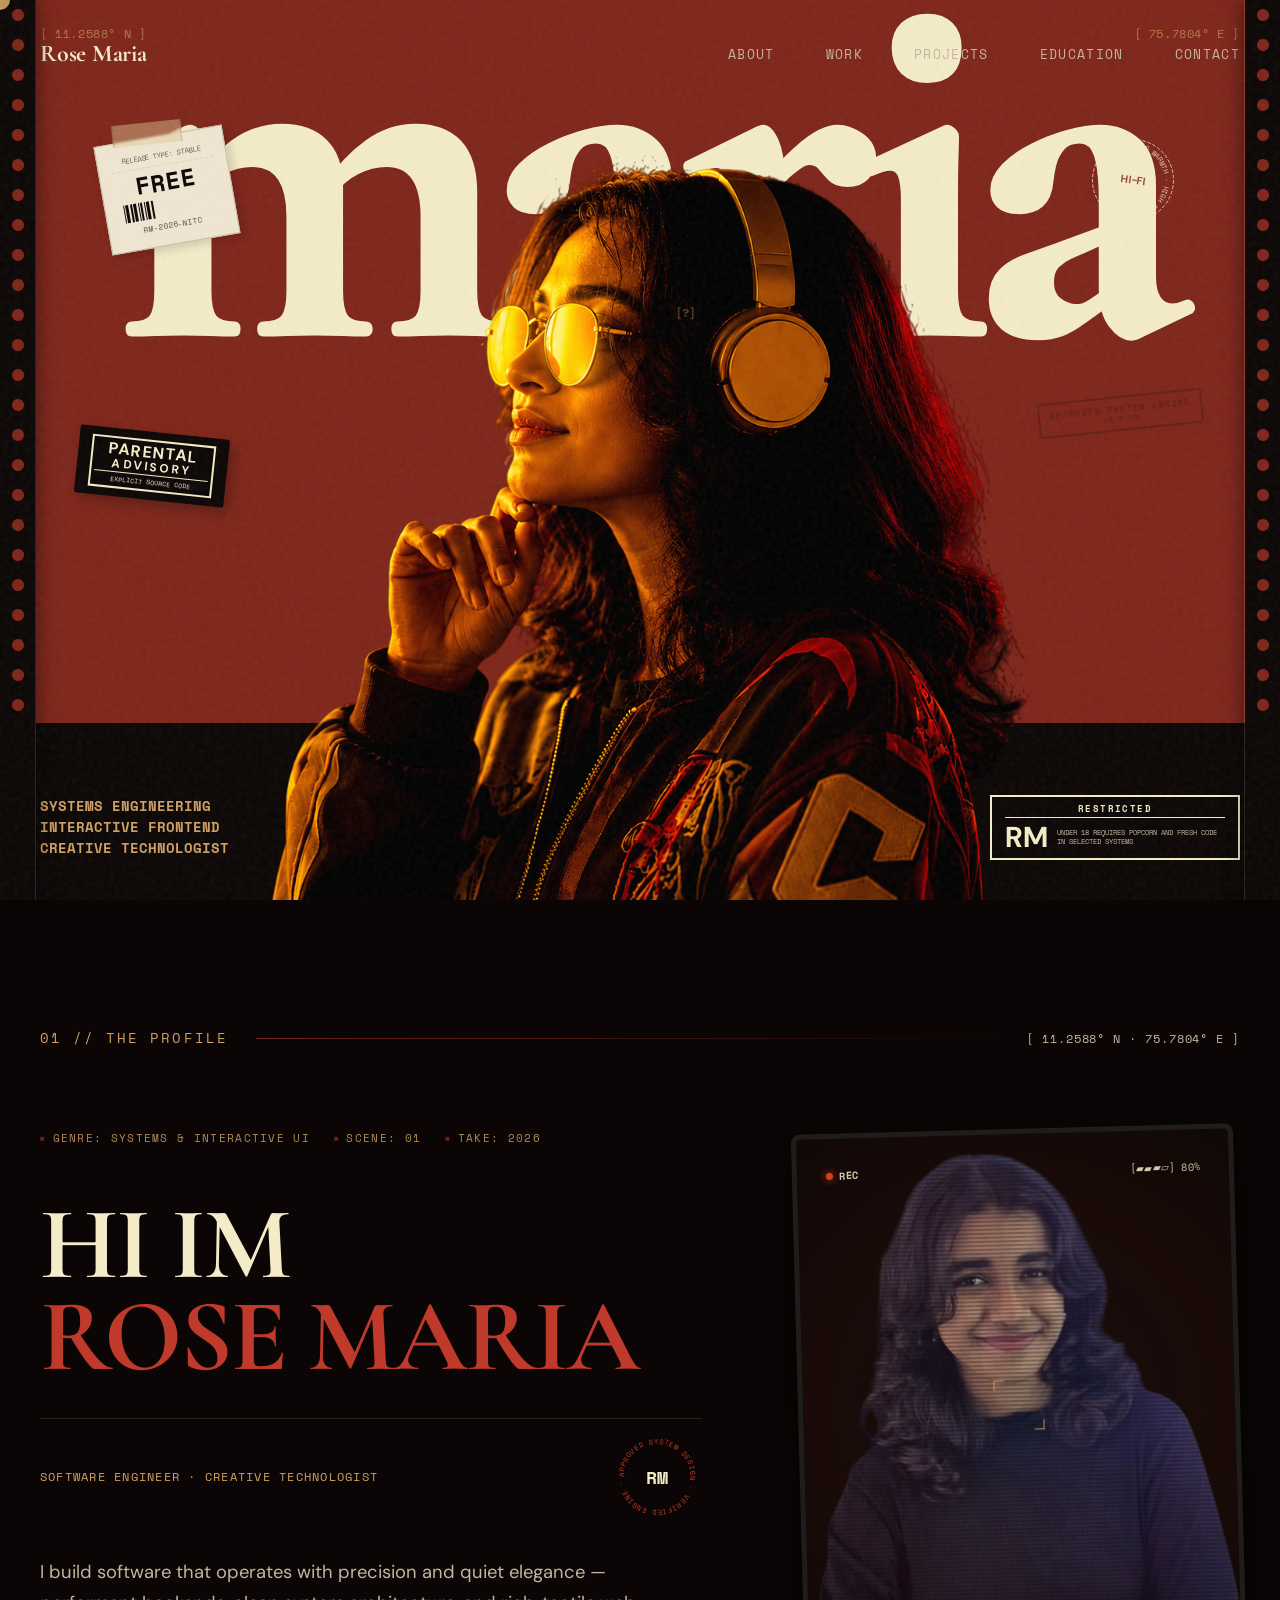
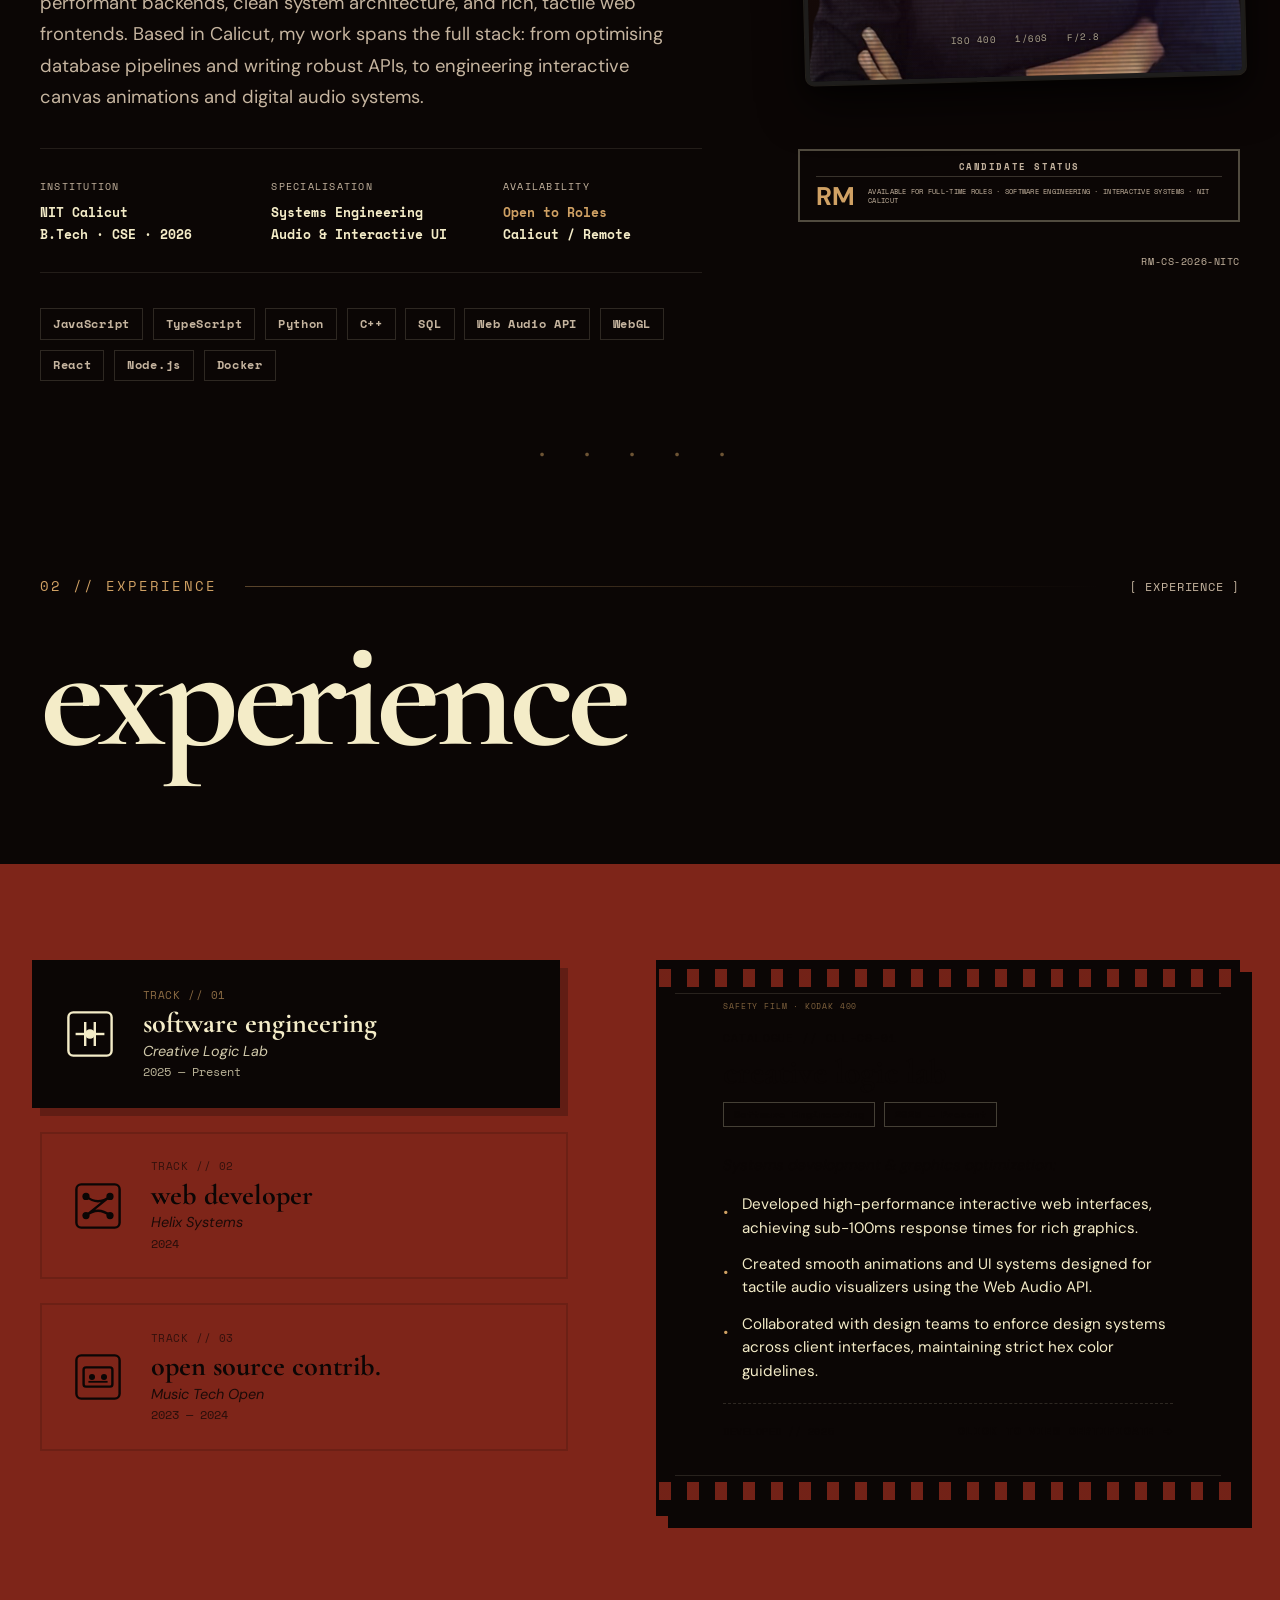
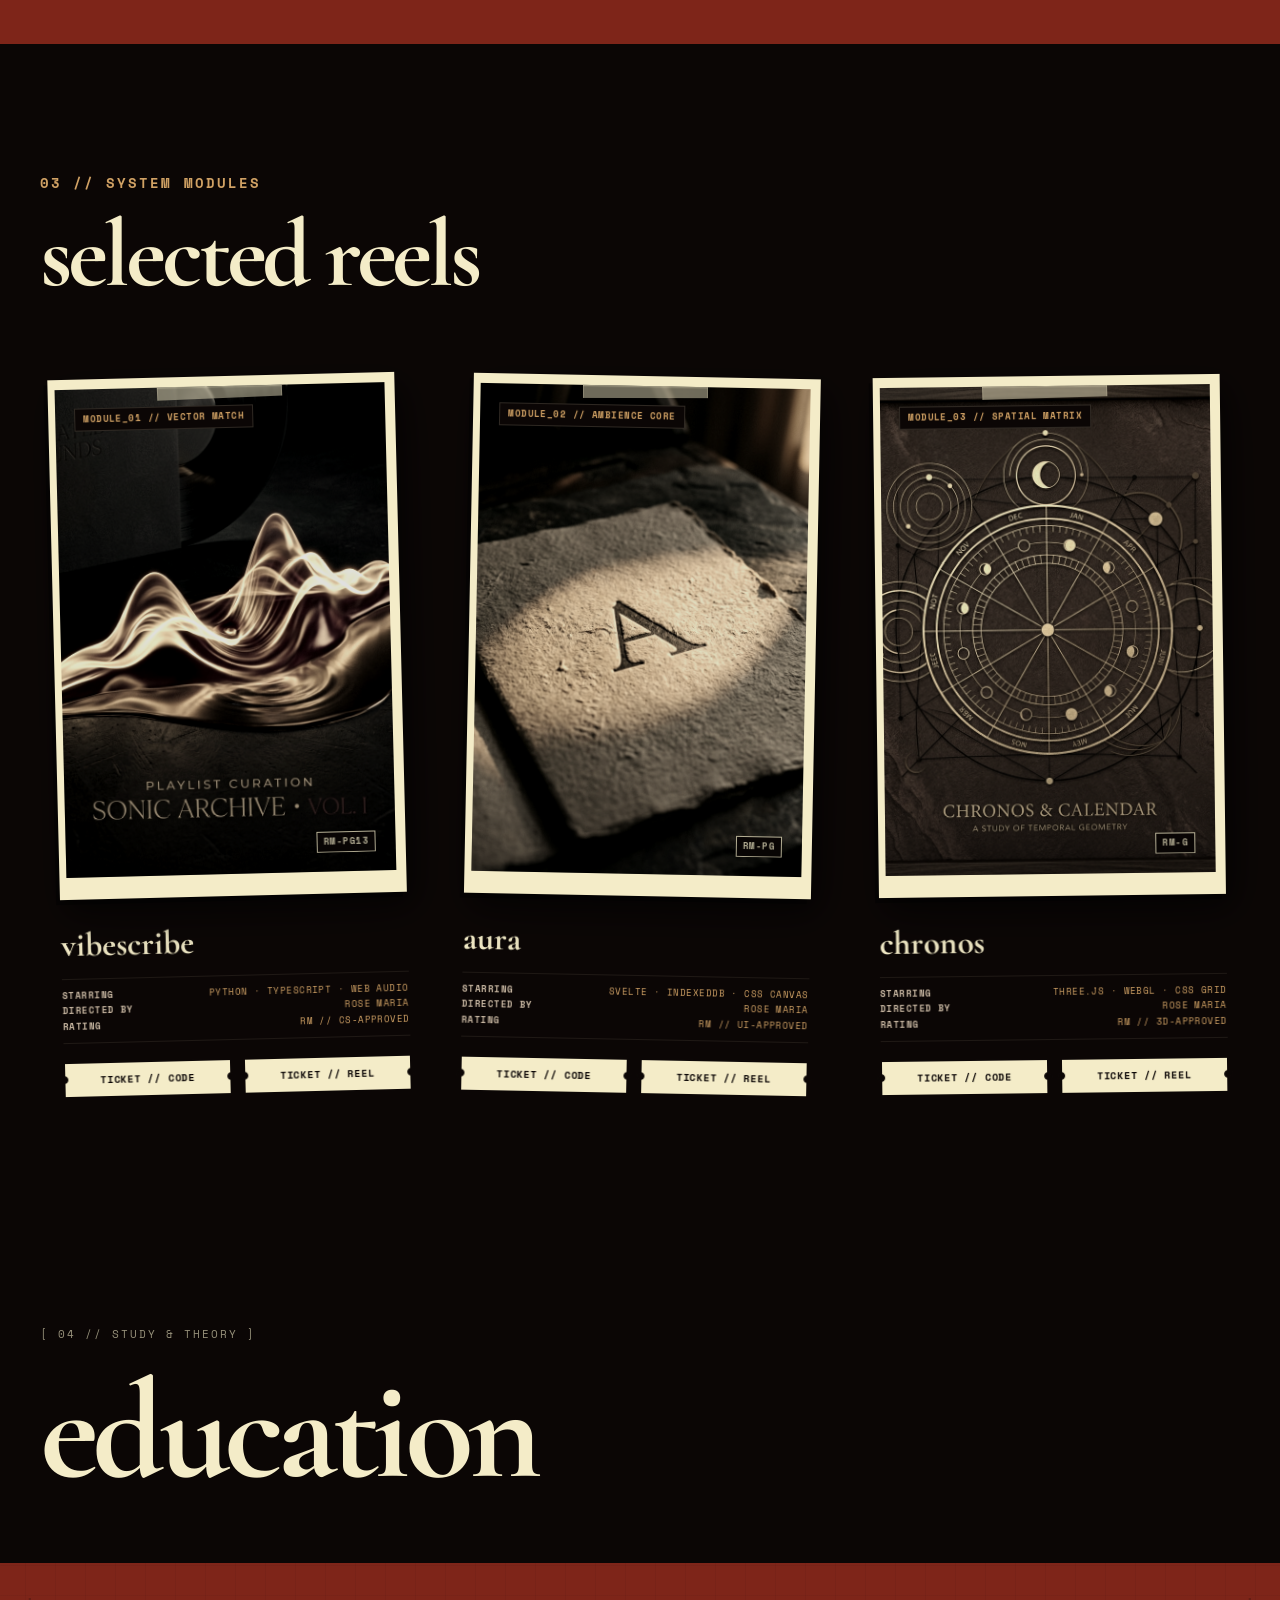
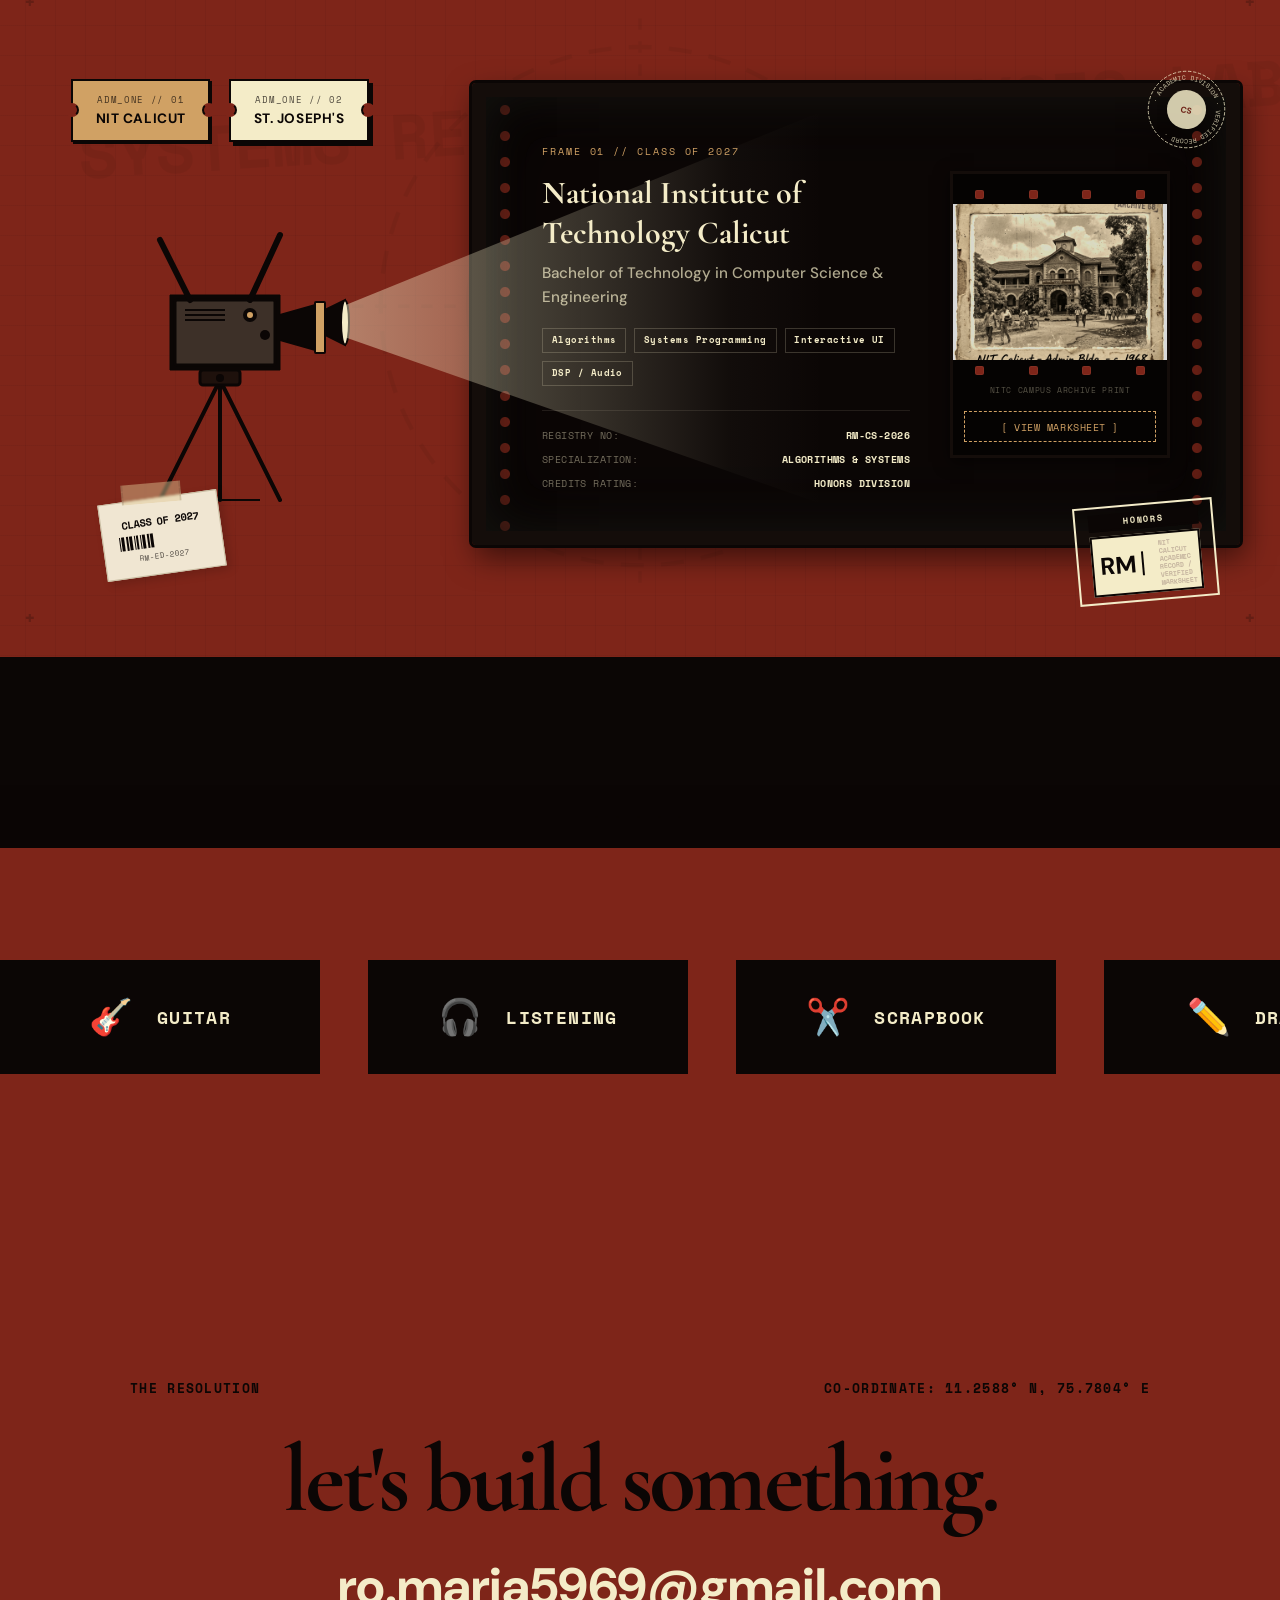
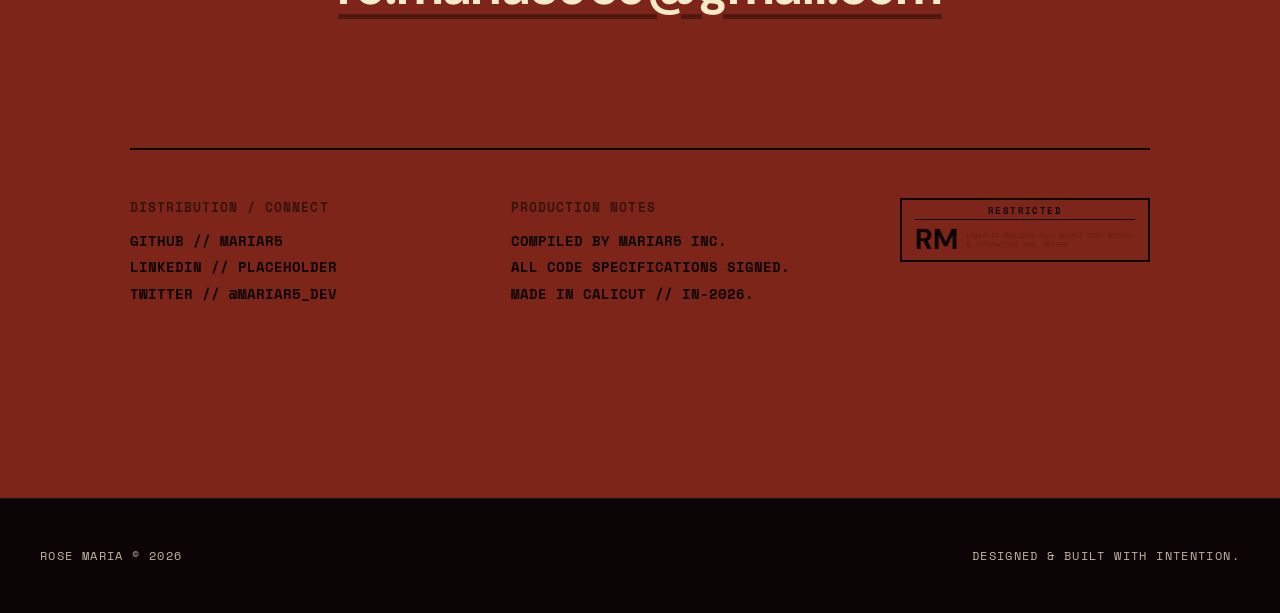
==== commit 4c3fcef3: "Design and create education page" ====
--- a/index.html
+++ b/index.html
@@ -146,7 +146,8 @@
           <span class="ai-text">this image is AI generated</span>
         </div>
         <svg class="ai-arrow" viewBox="0 0 20 40" fill="none" xmlns="http://www.w3.org/2000/svg">
-          <path d="M 10 2 Q 18 18 10 34 M 4 27 L 10 34 L 16 27" stroke="currentColor" stroke-width="2" stroke-linecap="round" stroke-linejoin="round" />
+          <path d="M 10 2 Q 18 18 10 34 M 4 27 L 10 34 L 16 27" stroke="currentColor" stroke-width="2"
+            stroke-linecap="round" stroke-linejoin="round" />
         </svg>
       </div>
 
@@ -229,7 +230,8 @@
                 <svg viewBox="0 0 100 100">
                   <path id="aboutStampPath" d="M 50,50 m -37,0 a 37,37 0 1,1 74,0 a 37,37 0 1,1 -74,0" fill="none" />
                   <text font-family="Space Mono" font-size="7.8" fill="currentColor">
-                    <textPath href="#aboutStampPath" letter-spacing="1">APPROVED SYSTEM DESIGN · VERIFIED ENGINE · </textPath>
+                    <textPath href="#aboutStampPath" letter-spacing="1">APPROVED SYSTEM DESIGN · VERIFIED ENGINE ·
+                    </textPath>
                   </text>
                 </svg>
                 <div class="stamp-center">RM</div>
@@ -239,7 +241,10 @@
             <!-- Professional bio paragraph -->
             <div class="about-bio-prose">
               <p class="about-bio-body" style="font-size: 1.15rem; line-height: 1.7; max-width: 650px;">
-                I build software that operates with precision and quiet elegance — performant backends, clean system architecture, and rich, tactile web frontends. Based in Calicut, my work spans the full stack: from optimising database pipelines and writing robust APIs, to engineering interactive canvas animations and digital audio systems.
+                I build software that operates with precision and quiet elegance — performant backends, clean system
+                architecture, and rich, tactile web frontends. Based in Calicut, my work spans the full stack: from
+                optimising database pipelines and writing robust APIs, to engineering interactive canvas animations and
+                digital audio systems.
               </p>
             </div>
 
@@ -284,8 +289,9 @@
             <!-- Photo inside vintage Camera Viewfinder container -->
             <div class="about-photo-viewfinder-container">
               <div class="about-viewfinder-frame">
-                <img class="viewfinder-photo-img" src="assets/image copy.png" alt="Rose Maria — Viewfinder Photo" loading="lazy">
-                
+                <img class="viewfinder-photo-img" src="assets/image copy.png" alt="Rose Maria — Viewfinder Photo"
+                  loading="lazy">
+
                 <!-- CRT Viewfinder Overlay and Glare -->
                 <div class="viewfinder-crt-overlay"></div>
                 <div class="viewfinder-lens-glare"></div>
@@ -335,7 +341,7 @@
 
     <!-- Section 4: EXPERIENCE (Split Layout: 1/4 Black, 3/4 Red with film strip details) -->
     <section id="experience" class="experience-section reveal-on-scroll">
-      
+
       <!-- Top 1/4: Black background panel with headings -->
       <div class="exp-top-panel">
         <div class="exp-inner">
@@ -353,17 +359,19 @@
       <!-- Bottom 3/4: Red background panel with interactive film strips -->
       <div class="exp-bottom-panel bg-red">
         <div class="exp-bottom-inner">
-          
+
           <!-- Left side: Experience tabs list -->
           <div class="exp-left-col">
             <div class="exp-tabs-list" role="tablist" aria-label="Work Experience Tracks">
-              
+
               <!-- Tab 1: CLL -->
-              <button class="exp-tab-item active" data-track="1" role="tab" aria-selected="true" aria-controls="film-strip-1">
+              <button class="exp-tab-item active" data-track="1" role="tab" aria-selected="true"
+                aria-controls="film-strip-1">
                 <div class="tab-item-logo">
                   <!-- Custom SVG Logo for CLL: waveform/grid -->
                   <svg viewBox="0 0 40 40" class="logo-svg">
-                    <rect x="2" y="2" width="36" height="36" rx="4" fill="none" stroke="currentColor" stroke-width="2" />
+                    <rect x="2" y="2" width="36" height="36" rx="4" fill="none" stroke="currentColor"
+                      stroke-width="2" />
                     <line x1="8" y1="20" x2="32" y2="20" stroke="currentColor" stroke-width="2" />
                     <line x1="16" y1="10" x2="16" y2="30" stroke="currentColor" stroke-width="2" />
                     <line x1="24" y1="10" x2="24" y2="30" stroke="currentColor" stroke-width="2" />
@@ -383,8 +391,10 @@
                 <div class="tab-item-logo">
                   <!-- Custom SVG Logo for Helix: double helix -->
                   <svg viewBox="0 0 40 40" class="logo-svg">
-                    <rect x="2" y="2" width="36" height="36" rx="4" fill="none" stroke="currentColor" stroke-width="2" />
-                    <path d="M10,12 Q20,20 30,12 Q20,20 10,28 Q20,20 30,28" fill="none" stroke="currentColor" stroke-width="2" />
+                    <rect x="2" y="2" width="36" height="36" rx="4" fill="none" stroke="currentColor"
+                      stroke-width="2" />
+                    <path d="M10,12 Q20,20 30,12 Q20,20 10,28 Q20,20 30,28" fill="none" stroke="currentColor"
+                      stroke-width="2" />
                     <circle cx="10" cy="12" r="3" fill="currentColor" />
                     <circle cx="30" cy="12" r="3" fill="currentColor" />
                     <circle cx="10" cy="28" r="3" fill="currentColor" />
@@ -404,8 +414,10 @@
                 <div class="tab-item-logo">
                   <!-- Custom SVG Logo for MTOI: cassette / soundwave -->
                   <svg viewBox="0 0 40 40" class="logo-svg">
-                    <rect x="2" y="2" width="36" height="36" rx="4" fill="none" stroke="currentColor" stroke-width="2" />
-                    <rect x="8" y="12" width="24" height="16" rx="2" fill="none" stroke="currentColor" stroke-width="2" />
+                    <rect x="2" y="2" width="36" height="36" rx="4" fill="none" stroke="currentColor"
+                      stroke-width="2" />
+                    <rect x="8" y="12" width="24" height="16" rx="2" fill="none" stroke="currentColor"
+                      stroke-width="2" />
                     <circle cx="15" cy="20" r="2.5" fill="currentColor" />
                     <circle cx="25" cy="20" r="2.5" fill="currentColor" />
                     <line x1="12" y1="24" x2="28" y2="24" stroke="currentColor" stroke-width="1.5" />
@@ -421,18 +433,18 @@
 
             </div>
           </div>
-          
+
           <!-- Right side: Film Strip container -->
           <div class="exp-right-col">
             <div class="film-strip-viewer">
-              
+
               <!-- Camera Shutter Flash screen overlay -->
               <div class="shutter-flash" id="shutterFlash"></div>
-              
+
               <!-- Film Strip 1 (CLL) -->
               <div class="film-strip active" id="film-strip-1" role="tabpanel" aria-label="Creative Logic Lab Details">
                 <div class="film-strip-track">
-                  
+
                   <!-- Frame 1: Details -->
                   <div class="film-frame frame-details">
                     <div class="frame-edge-top"></div>
@@ -448,9 +460,12 @@
                       <div class="frame-body">
                         <p class="frame-intro">Systems development & graphics optimization:</p>
                         <ul class="frame-bullets">
-                          <li>Developed high-performance interactive web interfaces, achieving sub-100ms response times for rich graphics.</li>
-                          <li>Created smooth animations and UI systems designed for tactile audio visualizers using the Web Audio API.</li>
-                          <li>Collaborated with design teams to enforce design systems across client interfaces, maintaining strict hex color guidelines.</li>
+                          <li>Developed high-performance interactive web interfaces, achieving sub-100ms response times
+                            for rich graphics.</li>
+                          <li>Created smooth animations and UI systems designed for tactile audio visualizers using the
+                            Web Audio API.</li>
+                          <li>Collaborated with design teams to enforce design systems across client interfaces,
+                            maintaining strict hex color guidelines.</li>
                         </ul>
                       </div>
                       <div class="frame-footer">
@@ -470,7 +485,8 @@
                         <h4 class="frame-title">internship certificate</h4>
                       </div>
                       <div class="frame-cert-body">
-                        <img class="frame-cert-img" src="assets/certificate_cll.png" alt="Creative Logic Lab Certificate">
+                        <img class="frame-cert-img" src="assets/certificate_cll.png"
+                          alt="Creative Logic Lab Certificate">
                       </div>
                       <div class="frame-footer">
                         <span class="frame-stamp">VERIFIED // RM-CLL-2025</span>
@@ -484,9 +500,10 @@
               </div>
 
               <!-- Film Strip 2 (Helix) -->
-              <div class="film-strip" id="film-strip-2" role="tabpanel" aria-label="Helix Systems Details" style="display: none;">
+              <div class="film-strip" id="film-strip-2" role="tabpanel" aria-label="Helix Systems Details"
+                style="display: none;">
                 <div class="film-strip-track">
-                  
+
                   <!-- Frame 1: Details -->
                   <div class="film-frame frame-details">
                     <div class="frame-edge-top"></div>
@@ -503,8 +520,10 @@
                         <p class="frame-intro">Database performance logs and architecture optimizations:</p>
                         <ul class="frame-bullets">
                           <li>Refactored legacy database models and web frameworks, accelerating load times by 20%.</li>
-                          <li>Constructed clean internal dashboards for metrics logging and performance metrics tracking.</li>
-                          <li>Authored automated test suites for security validation and data integrity, ensuring 95% API coverage.</li>
+                          <li>Constructed clean internal dashboards for metrics logging and performance metrics
+                            tracking.</li>
+                          <li>Authored automated test suites for security validation and data integrity, ensuring 95%
+                            API coverage.</li>
                         </ul>
                       </div>
                       <div class="frame-footer">
@@ -538,9 +557,10 @@
               </div>
 
               <!-- Film Strip 3 (MTOI) -->
-              <div class="film-strip" id="film-strip-3" role="tabpanel" aria-label="Music Tech Open Initiative Details" style="display: none;">
+              <div class="film-strip" id="film-strip-3" role="tabpanel" aria-label="Music Tech Open Initiative Details"
+                style="display: none;">
                 <div class="film-strip-track">
-                  
+
                   <!-- Frame 1: Details -->
                   <div class="film-frame frame-details">
                     <div class="frame-edge-top"></div>
@@ -556,9 +576,12 @@
                       <div class="frame-body">
                         <p class="frame-intro">Digital Signal Processing contributions and package configurations:</p>
                         <ul class="frame-bullets">
-                          <li>Contributed core components to open-source DSP frameworks utilized by hundreds of online artists.</li>
-                          <li>Refined accessibility features, updating markup and screen-reader flow for digital audio workspaces.</li>
-                          <li>Maintained build tasks and optimized package loading pipelines, reducing payload size by 15%.</li>
+                          <li>Contributed core components to open-source DSP frameworks utilized by hundreds of online
+                            artists.</li>
+                          <li>Refined accessibility features, updating markup and screen-reader flow for digital audio
+                            workspaces.</li>
+                          <li>Maintained build tasks and optimized package loading pipelines, reducing payload size by
+                            15%.</li>
                         </ul>
                       </div>
                       <div class="frame-footer">
@@ -578,7 +601,8 @@
                         <h4 class="frame-title">contribution certificate</h4>
                       </div>
                       <div class="frame-cert-body">
-                        <img class="frame-cert-img" src="assets/certificate_mtoi.png" alt="Music Tech Open Initiative Certificate">
+                        <img class="frame-cert-img" src="assets/certificate_mtoi.png"
+                          alt="Music Tech Open Initiative Certificate">
                       </div>
                       <div class="frame-footer">
                         <span class="frame-stamp">VERIFIED // RM-MTOI-2024</span>
@@ -612,13 +636,15 @@
             <img class="project-image" src="assets/project1.png" alt="VibeScribe movie poster" loading="lazy">
             <div class="poster-spec-label">MODULE_01 // VECTOR MATCH</div>
             <div class="poster-rating">RM-PG13</div>
-            
+
             <div class="project-overlay">
               <div class="overlay-header-specs">
                 <span>FORMAT // WEB PIPELINE</span>
                 <span>CODE // RM-VBS-01</span>
               </div>
-              <p class="project-summary-long">An AI-driven audio playlist manager utilizing machine learning vectors to recommend songs based on emotional profiles and text-prompt mood descriptions. Integrated directly with online music APIs.</p>
+              <p class="project-summary-long">An AI-driven audio playlist manager utilizing machine learning vectors to
+                recommend songs based on emotional profiles and text-prompt mood descriptions. Integrated directly with
+                online music APIs.</p>
               <div class="play-indicator">
                 <svg viewBox="0 0 24 24" width="20" height="20" fill="currentColor">
                   <path d="M8 5v14l11-7z" />
@@ -627,19 +653,23 @@
               </div>
             </div>
           </div>
-          
+
           <div class="project-details">
             <h4 class="project-title">VibeScribe</h4>
-            
+
             <!-- Retro Billing Credits block -->
             <div class="project-billing">
-              <div class="billing-line"><span class="role">STARRING</span> <span class="names">Python · TypeScript · Web Audio</span></div>
-              <div class="billing-line"><span class="role">DIRECTED BY</span> <span class="names">Rose Maria</span></div>
-              <div class="billing-line"><span class="role">RATING</span> <span class="names">RM // CS-APPROVED</span></div>
-            </div>
-            
+              <div class="billing-line"><span class="role">STARRING</span> <span class="names">Python · TypeScript · Web
+                  Audio</span></div>
+              <div class="billing-line"><span class="role">DIRECTED BY</span> <span class="names">Rose Maria</span>
+              </div>
+              <div class="billing-line"><span class="role">RATING</span> <span class="names">RM // CS-APPROVED</span>
+              </div>
+            </div>
+
             <div class="project-actions-row">
-              <a href="https://github.com/mariaR5" target="_blank" rel="noopener noreferrer" class="project-ticket-btn" aria-label="GitHub Repository">
+              <a href="https://github.com/mariaR5" target="_blank" rel="noopener noreferrer" class="project-ticket-btn"
+                aria-label="GitHub Repository">
                 <span>TICKET // CODE</span>
               </a>
               <a href="#" class="project-ticket-btn" aria-label="Live Demo">
@@ -655,13 +685,15 @@
             <img class="project-image" src="assets/project2.png" alt="Aura movie poster" loading="lazy">
             <div class="poster-spec-label">MODULE_02 // AMBIENCE CORE</div>
             <div class="poster-rating">RM-PG</div>
-            
+
             <div class="project-overlay">
               <div class="overlay-header-specs">
                 <span>FORMAT // CANVAS INTERACTIVE</span>
                 <span>CODE // RM-AUR-02</span>
               </div>
-              <p class="project-summary-long">A distraction-free writing environment that syncs local prose to ambient soundscapes. Includes low-latency offline synching, Markdown previewing, and dynamic typographic settings.</p>
+              <p class="project-summary-long">A distraction-free writing environment that syncs local prose to ambient
+                soundscapes. Includes low-latency offline synching, Markdown previewing, and dynamic typographic
+                settings.</p>
               <div class="play-indicator">
                 <svg viewBox="0 0 24 24" width="20" height="20" fill="currentColor">
                   <path d="M8 5v14l11-7z" />
@@ -670,19 +702,23 @@
               </div>
             </div>
           </div>
-          
+
           <div class="project-details">
             <h4 class="project-title">Aura</h4>
-            
+
             <!-- Retro Billing Credits block -->
             <div class="project-billing">
-              <div class="billing-line"><span class="role">STARRING</span> <span class="names">Svelte · IndexedDB · CSS Canvas</span></div>
-              <div class="billing-line"><span class="role">DIRECTED BY</span> <span class="names">Rose Maria</span></div>
-              <div class="billing-line"><span class="role">RATING</span> <span class="names">RM // UI-APPROVED</span></div>
-            </div>
-            
+              <div class="billing-line"><span class="role">STARRING</span> <span class="names">Svelte · IndexedDB · CSS
+                  Canvas</span></div>
+              <div class="billing-line"><span class="role">DIRECTED BY</span> <span class="names">Rose Maria</span>
+              </div>
+              <div class="billing-line"><span class="role">RATING</span> <span class="names">RM // UI-APPROVED</span>
+              </div>
+            </div>
+
             <div class="project-actions-row">
-              <a href="https://github.com/mariaR5" target="_blank" rel="noopener noreferrer" class="project-ticket-btn" aria-label="GitHub Repository">
+              <a href="https://github.com/mariaR5" target="_blank" rel="noopener noreferrer" class="project-ticket-btn"
+                aria-label="GitHub Repository">
                 <span>TICKET // CODE</span>
               </a>
               <a href="#" class="project-ticket-btn" aria-label="Live Demo">
@@ -698,13 +734,15 @@
             <img class="project-image" src="assets/project3.png" alt="Chronos movie poster" loading="lazy">
             <div class="poster-spec-label">MODULE_03 // SPATIAL MATRIX</div>
             <div class="poster-rating">RM-G</div>
-            
+
             <div class="project-overlay">
               <div class="overlay-header-specs">
                 <span>FORMAT // 3D ENGINE</span>
                 <span>CODE // RM-CHNS-03</span>
               </div>
-              <p class="project-summary-long">A multi-dimensional calendar mapping time coordinates to spatial node points. Designed for tracking complex parallel team releases, deadlines, and dependencies in a 3D interface.</p>
+              <p class="project-summary-long">A multi-dimensional calendar mapping time coordinates to spatial node
+                points. Designed for tracking complex parallel team releases, deadlines, and dependencies in a 3D
+                interface.</p>
               <div class="play-indicator">
                 <svg viewBox="0 0 24 24" width="20" height="20" fill="currentColor">
                   <path d="M8 5v14l11-7z" />
@@ -713,19 +751,23 @@
               </div>
             </div>
           </div>
-          
+
           <div class="project-details">
             <h4 class="project-title">Chronos</h4>
-            
+
             <!-- Retro Billing Credits block -->
             <div class="project-billing">
-              <div class="billing-line"><span class="role">STARRING</span> <span class="names">Three.js · WebGL · CSS Grid</span></div>
-              <div class="billing-line"><span class="role">DIRECTED BY</span> <span class="names">Rose Maria</span></div>
-              <div class="billing-line"><span class="role">RATING</span> <span class="names">RM // 3D-APPROVED</span></div>
-            </div>
-            
+              <div class="billing-line"><span class="role">STARRING</span> <span class="names">Three.js · WebGL · CSS
+                  Grid</span></div>
+              <div class="billing-line"><span class="role">DIRECTED BY</span> <span class="names">Rose Maria</span>
+              </div>
+              <div class="billing-line"><span class="role">RATING</span> <span class="names">RM // 3D-APPROVED</span>
+              </div>
+            </div>
+
             <div class="project-actions-row">
-              <a href="https://github.com/mariaR5" target="_blank" rel="noopener noreferrer" class="project-ticket-btn" aria-label="GitHub Repository">
+              <a href="https://github.com/mariaR5" target="_blank" rel="noopener noreferrer" class="project-ticket-btn"
+                aria-label="GitHub Repository">
                 <span>TICKET // CODE</span>
               </a>
               <a href="#" class="project-ticket-btn" aria-label="Live Demo">
@@ -737,142 +779,271 @@
       </div>
     </section>
 
-    <!-- Section 3: EDUCATION (Film Reel / Cinema Strip) -->
+    <!-- Section 3: EDUCATION (Retro Film Projector / Canvas Screen) -->
     <section id="education" class="education-section reveal-on-scroll">
 
       <!-- Top 1/4 black panel — heading -->
       <div class="edu-top-panel">
         <span class="edu-label-code">[ 04 // STUDY &amp; THEORY ]</span>
-        <h2 class="edu-headline">academic<br>specifications</h2>
+        <h2 class="edu-headline">education</h2>
       </div>
 
       <!-- Bottom 3/4 terracotta red panel -->
       <div class="edu-bottom-panel">
 
-        <!-- Film Reel + Film Strip layout -->
-        <div class="edu-reel-layout">
-
-          <!-- Left: Spinning Film Reel SVG -->
-          <div class="edu-reel-column">
-            <div class="reel-wrapper" id="eduReel">
-              <svg class="reel-svg" viewBox="0 0 220 220" xmlns="http://www.w3.org/2000/svg" aria-hidden="true">
-                <!-- Outer ring -->
-                <circle cx="110" cy="110" r="104" fill="none" stroke="#0B0605" stroke-width="4"/>
-                <!-- Perforation holes on outer ring -->
-                <circle cx="110" cy="10" r="6" fill="#0B0605"/>
-                <circle cx="183.8" cy="47" r="6" fill="#0B0605"/>
-                <circle cx="200" cy="130" r="6" fill="#0B0605"/>
-                <circle cx="148" cy="196" r="6" fill="#0B0605"/>
-                <circle cx="62" cy="196" r="6" fill="#0B0605"/>
-                <circle cx="17" cy="130" r="6" fill="#0B0605"/>
-                <circle cx="36" cy="47" r="6" fill="#0B0605"/>
-                <!-- Spokes -->
-                <line x1="110" y1="110" x2="110" y2="18" stroke="#0B0605" stroke-width="3.5" stroke-linecap="round"/>
-                <line x1="110" y1="110" x2="179" y2="55" stroke="#0B0605" stroke-width="3.5" stroke-linecap="round"/>
-                <line x1="110" y1="110" x2="195" y2="135" stroke="#0B0605" stroke-width="3.5" stroke-linecap="round"/>
-                <line x1="110" y1="110" x2="143" y2="193" stroke="#0B0605" stroke-width="3.5" stroke-linecap="round"/>
-                <line x1="110" y1="110" x2="68" y2="193" stroke="#0B0605" stroke-width="3.5" stroke-linecap="round"/>
-                <line x1="110" y1="110" x2="24" y2="135" stroke="#0B0605" stroke-width="3.5" stroke-linecap="round"/>
-                <line x1="110" y1="110" x2="41" y2="55" stroke="#0B0605" stroke-width="3.5" stroke-linecap="round"/>
-                <!-- Inner hub ring -->
-                <circle cx="110" cy="110" r="30" fill="#0B0605"/>
-                <circle cx="110" cy="110" r="18" fill="#7E2519" stroke="#0B0605" stroke-width="2"/>
-                <circle cx="110" cy="110" r="7" fill="#0B0605"/>
-                <!-- Mid ring -->
-                <circle cx="110" cy="110" r="58" fill="none" stroke="#0B0605" stroke-width="2" stroke-dasharray="6 6"/>
+        <!-- Background Technical Blueprint Watermarks -->
+        <div class="edu-bg-watermark-title">SYSTEMS RESEARCH &amp; ANALYSIS LAB</div>
+        <div class="edu-bg-watermark-title watermark-secondary">04 // ACADEMIC RECORD</div>
+
+        <!-- Technical alignment crosshair SVG -->
+        <div class="edu-bg-watermark-stamp">
+          <svg viewBox="0 0 200 200" xmlns="http://www.w3.org/2000/svg">
+            <circle cx="100" cy="100" r="90" fill="none" stroke="currentColor" stroke-width="1.5" stroke-dasharray="8 6" />
+            <circle cx="100" cy="100" r="60" fill="none" stroke="currentColor" stroke-width="1" />
+            <circle cx="100" cy="100" r="30" fill="none" stroke="currentColor" stroke-width="1" stroke-dasharray="2 2" />
+            <line x1="100" y1="0" x2="100" y2="200" stroke="currentColor" stroke-width="1.2" stroke-dasharray="4 4" />
+            <line x1="0" y1="100" x2="200" y2="100" stroke="currentColor" stroke-width="1.2" stroke-dasharray="4 4" />
+            <text x="105" y="45" font-family="Space Mono" font-size="8" fill="currentColor" opacity="0.8">ALIGN_POINT_A</text>
+            <text x="105" y="165" font-family="Space Mono" font-size="8" fill="currentColor" opacity="0.8">ALIGN_POINT_B</text>
+          </svg>
+        </div>
+
+        <!-- Technical Corner Marks -->
+        <div class="edu-corner-mark mark-top-left">+</div>
+        <div class="edu-corner-mark mark-top-right">+</div>
+        <div class="edu-corner-mark mark-bottom-left">+</div>
+        <div class="edu-corner-mark mark-bottom-right">+</div>
+
+        <!-- Scrapbook Stickers -->
+        <!-- Sticker 1: Taped Academic Barcode Sticker -->
+        <div class="scrapbook-sticker edu-scrap-tape">
+          <div class="tape-strip"></div>
+          <div class="sticker-content">
+            <span class="sticker-title-small" id="eduStickerTitle">CLASS OF 2027</span>
+            <div class="sticker-barcode">
+              <span></span><span></span><span></span><span></span><span></span>
+              <span></span><span></span><span></span><span></span><span></span>
+            </div>
+            <span class="sticker-serial" id="eduStickerSerial">RM-ED-2027</span>
+          </div>
+        </div>
+
+        <!-- Sticker 2: Circular Stamp Badge -->
+        <div class="scrapbook-sticker edu-scrap-stamp">
+          <svg viewBox="0 0 100 100">
+            <circle cx="50" cy="50" r="45" fill="none" stroke="currentColor" stroke-dasharray="4 2" />
+            <text font-family="Space Mono" font-size="7.5" fill="currentColor">
+              <textPath href="#eduStampPath">· ACADEMIC DIVISION · VERIFIED RECORD · </textPath>
+            </text>
+            <path id="eduStampPath" d="M 50,50 m -35,0 a 35,35 0 1,1 70,0 a 35,35 0 1,1 -70,0" fill="none" />
+            <circle cx="50" cy="50" r="23" fill="currentColor" />
+            <text x="50" y="54" font-family="DM Sans" font-size="10" font-weight="bold" fill="var(--bg-terracotta)" text-anchor="middle">CS</text>
+          </svg>
+        </div>
+
+        <!-- Sticker 3: Academic Honors Restricted rating block -->
+        <div class="scrapbook-sticker edu-scrap-rating">
+          <div class="restricted-box">
+            <div class="restricted-header" style="background-color: var(--bg-black); color: var(--text-cream); border-bottom: 2px solid var(--bg-black); font-size: 0.55rem; font-weight: 700; letter-spacing: 0.1em; text-align: center; padding: 0.15rem 0;">HONORS</div>
+            <div class="restricted-body" style="border: 2px solid var(--bg-black); background-color: var(--text-cream); color: var(--bg-black); display: flex; align-items: center; padding: 0.25rem 0.4rem;">
+              <div class="restricted-letter" style="font-family: var(--font-body); font-size: 1.5rem; font-weight: 700; border-right: 2px solid var(--bg-black); padding-right: 6px; line-height: 1;">RM</div>
+              <div class="restricted-text-rules" style="font-family: var(--font-mono); font-size: 0.42rem; line-height: 1.2; padding-left: 6px; font-weight: 700;">
+                NIT CALICUT ACADEMIC RECORD / VERIFIED MARKSHEET
+              </div>
+            </div>
+          </div>
+        </div>
+
+        <div class="edu-projector-layout">
+
+          <!-- Left: Selectors and Movie Projector Illustration -->
+          <div class="edu-left-column">
+
+            <!-- Movie Ticket selectors -->
+            <div class="edu-tickets-container">
+              <button class="edu-ticket-select active" data-target="nitc" aria-label="Load NIT Calicut Slide">
+                <div class="ticket-stub-left"></div>
+                <div class="ticket-info">
+                  <span class="ticket-meta">ADM_ONE // 01</span>
+                  <span class="ticket-title">NIT CALICUT</span>
+                </div>
+                <div class="ticket-stub-right"></div>
+              </button>
+
+              <button class="edu-ticket-select" data-target="st_josephs" aria-label="Load St. Joseph's HSS Slide">
+                <div class="ticket-stub-left"></div>
+                <div class="ticket-info">
+                  <span class="ticket-meta">ADM_ONE // 02</span>
+                  <span class="ticket-title">ST. JOSEPH'S</span>
+                </div>
+                <div class="ticket-stub-right"></div>
+              </button>
+            </div>
+
+            <!-- Projector Assembly with SVG and glowing beam -->
+            <div class="edu-projector-wrapper" id="projectorWrapper">
+              <svg class="projector-svg" viewBox="0 0 300 320" xmlns="http://www.w3.org/2000/svg" aria-hidden="true">
+                <!-- Tripod Legs -->
+                <line x1="150" y1="190" x2="90" y2="310" stroke="#0B0605" stroke-width="4" stroke-linecap="round" />
+                <line x1="150" y1="190" x2="150" y2="310" stroke="#0B0605" stroke-width="4" stroke-linecap="round" />
+                <line x1="150" y1="190" x2="210" y2="310" stroke="#0B0605" stroke-width="4" stroke-linecap="round" />
+                <path d="M110,310 L190,310" stroke="#0B0605" stroke-width="2" />
+
+                <!-- Projector Body (Vintage block) -->
+                <rect x="130" y="180" width="40" height="15" fill="#1E110C" stroke="#0B0605" stroke-width="3" rx="3" />
+                <circle cx="150" cy="188" r="4" fill="#0B0605" />
+
+                <path d="M100,105 L210,105 L210,180 L100,180 Z" fill="#0B0605" stroke="#0B0605" stroke-width="1" />
+                <rect x="105" y="110" width="100" height="65" fill="#3D3028" stroke="#0B0605" stroke-width="3" rx="2" />
+
+                <!-- Body Details -->
+                <line x1="115" y1="120" x2="155" y2="120" stroke="#0B0605" stroke-width="2" />
+                <line x1="115" y1="125" x2="155" y2="125" stroke="#0B0605" stroke-width="2" />
+                <line x1="115" y1="130" x2="155" y2="130" stroke="#0B0605" stroke-width="2" />
+
+                <circle cx="180" cy="125" r="7" fill="#0B0605" />
+                <circle cx="180" cy="125" r="3" fill="#D0A164" />
+                <circle cx="195" cy="145" r="5" fill="#0B0605" />
+
+                <!-- Feed arms -->
+                <line x1="120" y1="110" x2="90" y2="50" stroke="#0B0605" stroke-width="6" stroke-linecap="round" />
+                <line x1="180" y1="110" x2="210" y2="45" stroke="#0B0605" stroke-width="6" stroke-linecap="round" />
+
+                <!-- Lens -->
+                <path d="M210,125 L245,115 L245,160 L210,150 Z" fill="#0B0605" stroke="#0B0605" stroke-width="2" />
+                <rect x="245" y="112" width="10" height="51" fill="#D0A164" stroke="#0B0605" stroke-width="2" rx="1" />
+                <path d="M255,120 L275,110 L275,155 L255,145 Z" fill="#0B0605" stroke="#0B0605" stroke-width="2" />
+                <ellipse cx="275" cy="132.5" rx="4" ry="22" fill="#F4ECC8" stroke="#0B0605" stroke-width="2" />
               </svg>
-              <div class="reel-center-label">REEL 01</div>
-            </div>
-            <!-- Film strip peeling off the reel -->
-            <div class="reel-strip-vertical">
-              <div class="strip-hole"></div>
-              <div class="strip-frame-mini">NITC</div>
-              <div class="strip-hole"></div>
-              <div class="strip-frame-mini">SJHS</div>
-              <div class="strip-hole"></div>
-              <div class="strip-frame-mini">●</div>
-              <div class="strip-hole"></div>
-            </div>
-          </div>
-
-          <!-- Right: Film Frame Cards (Expandable) -->
-          <div class="edu-frames-column">
-
-            <!-- Ticker tape header -->
-            <div class="edu-ticker-tape">
-              <span>ACADEMIC LOG ·&nbsp;</span><span>ACADEMIC LOG ·&nbsp;</span><span>ACADEMIC LOG ·&nbsp;</span><span>ACADEMIC LOG ·&nbsp;</span>
-            </div>
-
-            <!-- Frame 1: NITC -->
-            <div class="edu-film-frame" id="eduFrame1" data-frame="1" role="button" tabindex="0" aria-expanded="false">
-              <!-- Frame perforation strip -->
-              <div class="frame-perfs">
-                <div class="perf"></div><div class="perf"></div><div class="perf"></div>
-                <div class="perf"></div><div class="perf"></div><div class="perf"></div>
-              </div>
-              <!-- Frame content -->
-              <div class="frame-body">
-                <div class="frame-number-badge">FRAME 01</div>
-                <div class="frame-collapsed">
-                  <h3 class="frame-inst">National Institute of Technology Calicut</h3>
-                  <span class="frame-year">2022 — 2026</span>
-                </div>
-                <div class="frame-expanded">
-                  <p class="frame-degree">B.Tech — Computer Science &amp; Engineering</p>
-                  <div class="frame-tags">
-                    <span class="frame-tag">Algorithms</span>
-                    <span class="frame-tag">Systems Programming</span>
-                    <span class="frame-tag">Interactive UI</span>
-                    <span class="frame-tag">DSP / Audio</span>
+
+              <!-- Glowing project light beam -->
+              <div class="projector-lens-flash"></div>
+              <div class="projector-beam"></div>
+            </div>
+
+          </div><!-- /edu-left-column -->
+
+          <!-- Right: Canvas projection screen -->
+          <div class="edu-canvas-column">
+            <div class="canvas-projector-screen">
+
+              <!-- Slide 1: NITC -->
+              <div class="edu-projected-slide active" id="slide-nitc">
+                <div class="slide-content-grid">
+                  <div class="slide-details">
+                    <span class="slide-badge">FRAME 01 // CLASS OF 2027</span>
+                    <h3 class="slide-inst-name">National Institute of Technology Calicut</h3>
+                    <p class="slide-degree">Bachelor of Technology in Computer Science &amp; Engineering</p>
+
+                    <div class="slide-tags">
+                      <span class="slide-tag">Algorithms</span>
+                      <span class="slide-tag">Systems Programming</span>
+                      <span class="slide-tag">Interactive UI</span>
+                      <span class="slide-tag">DSP / Audio</span>
+                    </div>
+
+                    <div class="slide-metadata">
+                      <div class="slide-meta-row">
+                        <span class="meta-label">REGISTRY NO:</span>
+                        <span class="meta-val">RM-CS-2026</span>
+                      </div>
+                      <div class="slide-meta-row">
+                        <span class="meta-label">SPECIALIZATION:</span>
+                        <span class="meta-val">ALGORITHMS &amp; SYSTEMS</span>
+                      </div>
+                      <div class="slide-meta-row">
+                        <span class="meta-label">CREDITS RATING:</span>
+                        <span class="meta-val">HONORS DIVISION</span>
+                      </div>
+                    </div>
                   </div>
-                  <div class="frame-spec-row"><span>REGISTRY</span><span>RM-CS-2026</span></div>
-                  <div class="frame-spec-row"><span>STREAM</span><span>ALGORITHMS / INTERACTIVES</span></div>
-                  <div class="frame-spec-row"><span>CLASS</span><span>HONORS DIVISION</span></div>
-                </div>
-              </div>
-              <!-- Frame perforation strip -->
-              <div class="frame-perfs">
-                <div class="perf"></div><div class="perf"></div><div class="perf"></div>
-                <div class="perf"></div><div class="perf"></div><div class="perf"></div>
-              </div>
-            </div>
-
-            <!-- Frame 2: School -->
-            <div class="edu-film-frame" id="eduFrame2" data-frame="2" role="button" tabindex="0" aria-expanded="false">
-              <div class="frame-perfs">
-                <div class="perf"></div><div class="perf"></div><div class="perf"></div>
-                <div class="perf"></div><div class="perf"></div><div class="perf"></div>
-              </div>
-              <div class="frame-body">
-                <div class="frame-number-badge">FRAME 02</div>
-                <div class="frame-collapsed">
-                  <h3 class="frame-inst">St. Joseph's Higher Secondary School</h3>
-                  <span class="frame-year">2020 — 2022</span>
-                </div>
-                <div class="frame-expanded">
-                  <p class="frame-degree">Higher Secondary — Science Stream</p>
-                  <div class="frame-tags">
-                    <span class="frame-tag">Mathematics</span>
-                    <span class="frame-tag">Physics</span>
-                    <span class="frame-tag">Computer Science</span>
+
+                  <div class="slide-photo-frame">
+                    <div class="film-perfs-horizontal">
+                      <span class="perf-dot"></span>
+                      <span class="perf-dot"></span>
+                      <span class="perf-dot"></span>
+                      <span class="perf-dot"></span>
+                    </div>
+                    <div class="slide-img-wrapper">
+                      <img src="assets/nitc_retro_print.png" alt="NIT Calicut Campus" class="slide-photo">
+                    </div>
+                    <div class="film-perfs-horizontal">
+                      <span class="perf-dot"></span>
+                      <span class="perf-dot"></span>
+                      <span class="perf-dot"></span>
+                      <span class="perf-dot"></span>
+                    </div>
+                    <div class="slide-photo-caption">NITC CAMPUS ARCHIVE PRINT</div>
+                    <button class="edu-certificate-btn" data-cert="nitc_marksheet"
+                      aria-label="View NIT Calicut Marksheet">
+                      [ VIEW MARKSHEET ]
+                    </button>
                   </div>
-                  <div class="frame-spec-row"><span>STREAM</span><span>SCIENCE (PCM + CS)</span></div>
-                  <div class="frame-spec-row"><span>BOARD</span><span>KERALA HSE</span></div>
-                </div>
-              </div>
-              <div class="frame-perfs">
-                <div class="perf"></div><div class="perf"></div><div class="perf"></div>
-                <div class="perf"></div><div class="perf"></div><div class="perf"></div>
-              </div>
-            </div>
-
-            <!-- Bottom mono label -->
-            <div class="edu-bottom-meta">
-              <span>35mm — EDUCATIONAL STRIP — CALICUT, INDIA</span>
-            </div>
-
-          </div><!-- /edu-frames-column -->
-        </div><!-- /edu-reel-layout -->
+                </div>
+              </div>
+
+              <!-- Slide 2: St. Joseph's -->
+              <div class="edu-projected-slide" id="slide-st_josephs">
+                <div class="slide-content-grid">
+                  <div class="slide-details">
+                    <span class="slide-badge">FRAME 02 // CLASS OF 2023</span>
+                    <h3 class="slide-inst-name">St. Joseph's Higher Secondary School</h3>
+                    <p class="slide-degree">Higher Secondary Education (Science Stream)</p>
+
+                    <div class="slide-tags">
+                      <span class="slide-tag">Mathematics</span>
+                      <span class="slide-tag">Physics</span>
+                      <span class="slide-tag">Chemistry</span>
+                      <span class="slide-tag">Computer Science</span>
+                    </div>
+
+                    <div class="slide-metadata">
+                      <div class="slide-meta-row">
+                        <span class="meta-label">REGISTRY NO:</span>
+                        <span class="meta-val">RM-HSE-2022</span>
+                      </div>
+                      <div class="slide-meta-row">
+                        <span class="meta-label">BOARD:</span>
+                        <span class="meta-val">KERALA STATE BOARD</span>
+                      </div>
+                      <div class="slide-meta-row">
+                        <span class="meta-label">STREAM:</span>
+                        <span class="meta-val">PCM + COMPUTER SCIENCE</span>
+                      </div>
+                    </div>
+                  </div>
+
+                  <div class="slide-photo-frame">
+                    <div class="film-perfs-horizontal">
+                      <span class="perf-dot"></span>
+                      <span class="perf-dot"></span>
+                      <span class="perf-dot"></span>
+                      <span class="perf-dot"></span>
+                    </div>
+                    <div class="slide-img-wrapper">
+                      <img src="assets/st_josephs_retro_print.png" alt="St. Joseph's High School" class="slide-photo">
+                    </div>
+                    <div class="film-perfs-horizontal">
+                      <span class="perf-dot"></span>
+                      <span class="perf-dot"></span>
+                      <span class="perf-dot"></span>
+                      <span class="perf-dot"></span>
+                    </div>
+                    <div class="slide-photo-caption">ST. JOSEPHS ACADEMIC HALL PRINT</div>
+                    <button class="edu-certificate-btn" data-cert="st_josephs_certificate"
+                      aria-label="View St. Joseph's Certificate">
+                      [ VIEW CERTIFICATE ]
+                    </button>
+                  </div>
+                </div>
+              </div>
+
+            </div><!-- /canvas-projector-screen -->
+          </div><!-- /edu-canvas-column -->
+
+        </div><!-- /edu-projector-layout -->
+
       </div><!-- /edu-bottom-panel -->
 
       <div class="section-separator-black">· · · · ·</div>
@@ -1024,6 +1195,42 @@
     </div>
   </div>
 
+  <!-- Retro Scroll Modal Overlay -->
+  <div class="scroll-modal-overlay" id="scrollModal" aria-hidden="true" role="dialog">
+    <div class="scroll-wrapper">
+
+      <!-- Top wooden roller -->
+      <div class="scroll-roller top-roller">
+        <div class="roller-left-peg"></div>
+        <div class="roller-cylinder"></div>
+        <div class="roller-right-peg"></div>
+      </div>
+
+      <!-- Scroll parchment body -->
+      <div class="scroll-parchment-body">
+        <!-- Close button inside parchment -->
+        <button class="scroll-close-btn" id="closeScrollBtn" aria-label="Close Scroll">[ CLOSE x ]</button>
+
+        <!-- The actual certificate image -->
+        <div class="scroll-image-container">
+          <img src="" id="scrollImage" alt="Certificate / Marksheet" class="scroll-cert-img">
+        </div>
+      </div>
+
+      <!-- Bottom wooden roller -->
+      <div class="scroll-roller bottom-roller">
+        <div class="roller-left-peg"></div>
+        <div class="roller-cylinder"></div>
+        <div class="roller-right-peg"></div>
+      </div>
+
+    </div>
+  </div>
+
+  <!-- Fixed Cinematic Film Strip Borders on Screen Sides -->
+  <div class="film-screen-border film-screen-border-left" aria-hidden="true"></div>
+  <div class="film-screen-border film-screen-border-right" aria-hidden="true"></div>
+
   <!-- Javascript -->
   <script src="script.js?v=3"></script>
 </body>
--- a/styles/global.css
+++ b/styles/global.css
@@ -623,3 +623,46 @@
     cursor: auto !important;
   }
 }
+
+/* ==========================================================================
+   CINEMATIC VIEWPORT FILM BORDERS
+   ========================================================================== */
+.film-screen-border {
+  position: fixed;
+  top: 0;
+  bottom: 0;
+  width: 36px;
+  z-index: 9995; /* Above navigation, below cursor and scroll reveal modals */
+  pointer-events: none; /* Let all clicks pass through */
+  background-image: radial-gradient(circle 5.5px at 18px center, transparent 5.5px, var(--bg-black) 6.5px);
+  background-size: 36px 30px;
+  background-repeat: repeat-y;
+  box-shadow: 0 0 20px rgba(0, 0, 0, 0.5);
+  transition: width 0.3s ease, background-image 0.3s ease;
+}
+
+.film-screen-border-left {
+  left: 0;
+  border-right: 1.5px solid rgba(244, 236, 200, 0.12);
+}
+
+.film-screen-border-right {
+  right: 0;
+  border-left: 1.5px solid rgba(244, 236, 200, 0.12);
+}
+
+/* Hide or scale responsively */
+@media (max-width: 1024px) {
+  .film-screen-border {
+    width: 24px;
+    background-image: radial-gradient(circle 4px at 12px center, transparent 4px, var(--bg-black) 5px);
+    background-size: 24px 22px;
+  }
+}
+
+@media (max-width: 768px) {
+  .film-screen-border {
+    display: none;
+  }
+}
+
--- a/styles/education.css
+++ b/styles/education.css
@@ -1,8 +1,7 @@
 /* ==========================================================================
-   EDUCATION SECTION — Retro Film Reel Cinema Strip
+   EDUCATION SECTION — Interactive Retro Film Projector & Screen
    ========================================================================== */
 
-/* ── Section shell: black/red split, no padding (panels manage spacing) ── */
 .education-section {
   width: 100%;
   overflow: hidden;
@@ -11,7 +10,7 @@
 }
 
 /* ──────────────────────────────────────────────
-   TOP PANEL — black, 28vh, heading lives here
+   TOP PANEL — Black, 1/4 Height Heading
    ────────────────────────────────────────────── */
 .edu-top-panel {
   background-color: var(--bg-black);
@@ -19,16 +18,14 @@
   display: flex;
   flex-direction: column;
   gap: 1.8rem;
-  max-width: 1400px;
-  width: 100%;
-  margin: 0 auto;
+  width: 100%;
 }
 
 .edu-label-code {
   font-family: var(--font-mono);
   font-size: 0.7rem;
   letter-spacing: 0.18em;
-  color: rgba(244, 236, 200, 0.4);
+  color: rgba(244, 236, 200, 0.6);
   text-transform: uppercase;
 }
 
@@ -37,389 +34,882 @@
   font-size: clamp(5rem, 11vw, 10rem);
   font-weight: 700;
   text-transform: lowercase;
+  letter-spacing: 0.15em;
+  opacity: 0;
+  line-height: 0.85;
+  color: var(--text-cream);
+  transition: opacity 1.4s var(--ease-cinematic) 0.1s, letter-spacing 1.4s var(--ease-cinematic) 0.1s;
+}
+
+.education-section.revealed .edu-headline {
+  opacity: 1;
   letter-spacing: -0.04em;
-  line-height: 0.85;
-  color: transparent;
-  -webkit-text-stroke: 2px var(--text-cream);
-  text-stroke: 2px var(--text-cream);
 }
 
 /* ──────────────────────────────────────────────
-   BOTTOM PANEL — terracotta red, 3/4 height
+   BOTTOM PANEL — Terracotta Red, Projector Setup
    ────────────────────────────────────────────── */
 .edu-bottom-panel {
   background-color: var(--bg-terracotta);
-  padding: 5rem 2.5rem 6rem;
+  /* Retro technical drafting grid overlay */
+  background-image: 
+    linear-gradient(rgba(11, 6, 5, 0.05) 1px, transparent 1px),
+    linear-gradient(90deg, rgba(11, 6, 5, 0.05) 1px, transparent 1px);
+  background-size: 30px 30px;
+  background-position: center;
+  padding: 5rem 2.5rem 7rem;
   flex: 1;
+  position: relative;
+  overflow: visible; /* Keeps absolute positioned stickers visible */
+}
+
+/* Background watermark styling */
+.edu-bg-watermark-title {
+  position: absolute;
+  font-family: var(--font-mono);
+  font-weight: 700;
+  font-size: clamp(2.2rem, 5vw, 4.2rem);
+  color: var(--bg-black);
+  opacity: 0.05;
+  pointer-events: none;
+  user-select: none;
+  white-space: nowrap;
+  z-index: 0;
+}
+
+.edu-bg-watermark-title:not(.watermark-secondary) {
+  top: 15%;
+  left: 6%;
+  transform: rotate(-3.5deg);
+}
+
+.edu-bg-watermark-title.watermark-secondary {
+  bottom: 15%;
+  right: 6%;
+  transform: rotate(1.5deg);
+  font-size: clamp(1.8rem, 4vw, 3.2rem);
+}
+
+/* Blueprint schematic stamp alignment dial */
+.edu-bg-watermark-stamp {
+  position: absolute;
+  top: 50%;
+  left: 50%;
+  transform: translate(-50%, -50%);
+  width: clamp(320px, 45vw, 620px);
+  height: auto;
+  color: var(--bg-black);
+  opacity: 0.05;
+  pointer-events: none;
+  user-select: none;
+  z-index: 0;
+}
+
+/* Corner plus mark decorations */
+.edu-corner-mark {
+  position: absolute;
+  font-family: var(--font-mono);
+  font-size: 1.2rem;
+  font-weight: 700;
+  color: var(--bg-black);
+  opacity: 0.22;
+  pointer-events: none;
+  user-select: none;
+  z-index: 1;
+}
+
+.mark-top-left { top: 1.5rem; left: 1.5rem; }
+.mark-top-right { top: 1.5rem; right: 1.5rem; }
+.mark-bottom-left { bottom: 1.5rem; left: 1.5rem; }
+.mark-bottom-right { bottom: 1.5rem; right: 1.5rem; }
+
+/* Main Grid Layout */
+.edu-projector-layout {
+  display: grid;
+  grid-template-columns: 360px 1fr;
+  gap: 4.5rem;
+  max-width: 1280px;
+  margin: 0 auto;
+  align-items: center;
+  position: relative;
+  z-index: 2; /* Sits cleanly on top of watermarks */
+}
+
+@media (max-width: 1024px) {
+  .edu-projector-layout {
+    grid-template-columns: 1fr;
+    gap: 4rem;
+  }
+
+  .edu-left-column {
+    display: flex;
+    flex-direction: column;
+    align-items: center;
+  }
 }
 
 /* ──────────────────────────────────────────────
-   MAIN LAYOUT — reel left, film frames right
+   LEFT COLUMN — Selectors and Projector Setup
    ────────────────────────────────────────────── */
-.edu-reel-layout {
-  display: grid;
-  grid-template-columns: 260px 1fr;
-  gap: 5rem;
-  max-width: 1200px;
+.edu-left-column {
+  display: flex;
+  flex-direction: column;
+  gap: 3rem;
+  width: 100%;
+}
+
+/* Tickets Selector */
+.edu-tickets-container {
+  display: flex;
+  gap: 1.2rem;
+  width: 100%;
+  justify-content: center;
+}
+
+.edu-ticket-select {
+  position: relative;
+  background-color: var(--text-cream);
+  color: var(--bg-black);
+  border: 2px solid var(--bg-black);
+  cursor: pointer;
+  padding: 0.8rem 1.4rem;
+  display: flex;
+  align-items: center;
+  font-family: var(--font-mono);
+  box-shadow: 4px 4px 0 var(--bg-black);
+  opacity: 0;
+  transform: translateX(-30px) rotate(-3deg);
+  transition: opacity 0.8s var(--ease-cinematic), transform 0.8s var(--ease-cinematic), box-shadow 0.2s, background-color 0.2s;
+  overflow: visible;
+  outline: none;
+}
+
+.education-section.revealed .edu-ticket-select {
+  opacity: 1;
+  transform: translateX(0) rotate(0);
+}
+
+.education-section.revealed .edu-ticket-select:nth-child(1) {
+  transition-delay: 0.2s, 0.2s, 0s, 0s;
+}
+
+.education-section.revealed .edu-ticket-select:nth-child(2) {
+  transition-delay: 0.4s, 0.4s, 0s, 0s;
+}
+
+.edu-ticket-select:hover {
+  transform: translateY(-2px);
+  box-shadow: 6px 6px 0 var(--bg-black);
+}
+
+.edu-ticket-select.active {
+  background-color: var(--accent-gold);
+  border-color: var(--bg-black);
+  box-shadow: 2px 2px 0 var(--bg-black);
+  transform: translateY(2px);
+}
+
+/* Vintage Ticket stub circular cutouts */
+.ticket-stub-left,
+.ticket-stub-right {
+  position: absolute;
+  top: 50%;
+  transform: translateY(-50%);
+  width: 14px;
+  height: 14px;
+  background-color: var(--bg-terracotta);
+  border: 2px solid var(--bg-black);
+  border-radius: 50%;
+  z-index: 5;
+}
+
+.ticket-stub-left {
+  left: -8px;
+  border-left-color: transparent;
+  border-top-color: transparent;
+  border-bottom-color: transparent;
+}
+
+.ticket-stub-right {
+  right: -8px;
+  border-right-color: transparent;
+  border-top-color: transparent;
+  border-bottom-color: transparent;
+}
+
+.ticket-info {
+  display: flex;
+  flex-direction: column;
+  align-items: center;
+  width: 100%;
+}
+
+.ticket-meta {
+  font-size: 0.55rem;
+  letter-spacing: 0.08em;
+  opacity: 0.7;
+  margin-bottom: 0.25rem;
+}
+
+.ticket-title {
+  font-family: var(--font-body);
+  font-weight: 700;
+  font-size: 0.85rem;
+  letter-spacing: 0.04em;
+}
+
+/* Projector Wrapper & SVG */
+.edu-projector-wrapper {
+  position: relative;
+  width: 300px;
   margin: 0 auto;
-  align-items: flex-start;
-}
-
-@media (max-width: 860px) {
-  .edu-reel-layout {
-    grid-template-columns: 1fr;
-    gap: 3.5rem;
-  }
-  .edu-reel-column {
-    display: flex;
-    align-items: center;
-    gap: 2rem;
-  }
-  .reel-wrapper {
-    flex-shrink: 0;
-    width: 140px !important;
-  }
-  .reel-strip-vertical {
-    flex-direction: row !important;
-    gap: 0.5rem !important;
-    width: auto !important;
-    height: auto !important;
-  }
-  .strip-hole { width: 14px !important; height: 14px !important; }
-  .strip-frame-mini {
-    width: 40px !important;
-    height: 40px !important;
-    font-size: 0.55rem !important;
-  }
-}
-
-/* ──────────────────────────────────────────────
-   REEL COLUMN — SVG + vertical film strip
-   ────────────────────────────────────────────── */
-.edu-reel-column {
-  display: flex;
-  flex-direction: column;
-  align-items: center;
-  gap: 2.5rem;
-}
-
-/* The whole reel wrapper for positioning the REEL 01 label */
-.reel-wrapper {
-  position: relative;
-  width: 220px;
-}
-
-/* Spinning reel SVG */
-.reel-svg {
+}
+
+.projector-svg {
   width: 100%;
   height: auto;
   display: block;
-  animation: reelSpin 12s linear infinite;
-  filter: drop-shadow(0 6px 24px rgba(0,0,0,0.5));
-  /* Start paused, JS or .is-spinning class will run it */
-  animation-play-state: paused;
-}
-
-.edu-bottom-panel:hover .reel-svg,
-.edu-film-frame.is-open ~ .edu-bottom-meta .reel-svg,
-.education-section.reel-spinning .reel-svg {
-  animation-play-state: running;
-}
-
-/* Always spin on hover of the reel itself */
-.reel-wrapper:hover .reel-svg {
-  animation-play-state: running;
-}
-
-@keyframes reelSpin {
-  from { transform: rotate(0deg); }
-  to   { transform: rotate(360deg); }
-}
-
-/* REEL 01 label centred under SVG */
-.reel-center-label {
+}
+
+/* Projector Lens Flash */
+.projector-lens-flash {
   position: absolute;
-  bottom: -2rem;
-  left: 50%;
-  transform: translateX(-50%);
-  font-family: var(--font-mono);
-  font-size: 0.62rem;
+  top: 123px;
+  left: 270px;
+  width: 20px;
+  height: 20px;
+  border-radius: 50%;
+  background-color: #ffffff;
+  box-shadow: 0 0 40px 20px #ffffff, 0 0 100px 40px var(--text-cream);
+  opacity: 0;
+  pointer-events: none;
+  z-index: 10;
+}
+
+/* Flash active trigger */
+/* Flash active trigger handled via reveal specificity */
+
+@keyframes lensFlash {
+  0% {
+    opacity: 0;
+    transform: scale(0.5);
+  }
+
+  25% {
+    opacity: 1;
+    transform: scale(2.2);
+  }
+
+  45% {
+    opacity: 0.15;
+    transform: scale(0.8);
+  }
+
+  70% {
+    opacity: 1;
+    transform: scale(2.2);
+  }
+
+  100% {
+    opacity: 0;
+    transform: scale(1);
+  }
+}
+
+/* Translucent Glowing Projector Beam */
+.projector-beam {
+  position: absolute;
+  top: -80px;
+  left: 275px;
+  width: 480px;
+  height: 400px;
+  /* Glowing conical gradient shape fading left-to-right */
+  background: linear-gradient(to right, rgba(244, 236, 200, 0.48) 0%, rgba(244, 236, 200, 0.03) 80%, transparent 100%);
+  clip-path: polygon(0 195px, 100% 0, 100% 395px, 0 227px);
+  transform-origin: left center;
+  opacity: 0;
+  pointer-events: none;
+  z-index: 2;
+}
+
+.projector-beam.transitioning {
+  animation: none !important;
+  opacity: 0.15 !important;
+}
+
+.education-section.revealed .projector-beam.flash-active {
+  animation: projectorTurnOn 1.2s var(--ease-cinematic) forwards, beamPulse 0.12s infinite alternate 1.2s;
+}
+
+.education-section.revealed .projector-lens-flash.flash-active {
+  animation: lensFlash 0.5s ease-out;
+}
+
+@keyframes beamPulse {
+  0% {
+    opacity: 0.9;
+  }
+
+  100% {
+    opacity: 0.98;
+    filter: brightness(1.05);
+  }
+}
+
+@media (max-width: 1024px) {
+
+  /* Hide light beam on smaller stack view where screen sits below projector */
+  .projector-beam {
+    display: none;
+  }
+}
+
+/* ──────────────────────────────────────────────
+   RIGHT COLUMN — Cinema Canvas Screen
+   ────────────────────────────────────────────── */
+.edu-canvas-column {
+  width: 100%;
+}
+
+.canvas-projector-screen {
+  position: relative;
+  margin-top: 40px;
+  background-color: var(--bg-black);
+  /* Repeating radial gradients to draw vertical film sprocket holes on left & right sides */
+  background-image:
+    radial-gradient(circle, var(--bg-terracotta) 4.5px, transparent 5.5px),
+    radial-gradient(circle, var(--bg-terracotta) 4.5px, transparent 5.5px);
+  background-position:
+    14px 0,
+    calc(100% - 14px - 10px) 0;
+  background-size:
+    10px 26px,
+    10px 26px;
+  background-repeat:
+    repeat-y,
+    repeat-y;
+  border: 14px solid #140d0a;
+  outline: 3px solid var(--bg-black);
+  border-radius: 4px;
+  box-shadow:
+    inset 0 0 80px rgba(0, 0, 0, 0.95),
+    4px 12px 30px rgba(0, 0, 0, 0.55);
+  min-height: 380px;
+  display: flex;
+  align-items: center;
+  justify-content: center;
+  overflow: hidden;
+  padding: 2.5rem 3.5rem;
+}
+
+/* Film noise overlays inside screen */
+.canvas-projector-screen::before {
+  content: '';
+  position: absolute;
+  inset: 0;
+  /* Retro projector screen border glow */
+  box-shadow: inset 0 0 50px rgba(244, 236, 200, 0.08);
+  pointer-events: none;
+  z-index: 5;
+}
+
+/* Projected Slide Styles */
+.edu-projected-slide {
+  width: 100%;
+  display: none;
+  opacity: 0;
+  transform: scale(0.97);
+  transition: opacity 0.5s ease-out, transform 0.5s ease-out;
+  animation: filmFlicker 0.22s infinite;
+}
+
+.edu-projected-slide:hover {
+  animation: none;
+}
+
+.edu-projected-slide.active {
+  display: block;
+  opacity: 1;
+  transform: scale(1);
+}
+
+/* Reveal transition handled by opacity and filmFlicker */
+
+.slide-content-grid {
+  display: grid;
+  grid-template-columns: 1fr 220px;
+  gap: 2.5rem;
+  align-items: center;
+}
+
+@media (max-width: 768px) {
+  .slide-content-grid {
+    grid-template-columns: 1fr;
+    gap: 2rem;
+  }
+}
+
+/* Details side */
+.slide-details {
+  color: var(--text-cream);
+  text-align: left;
+}
+
+.slide-badge {
+  font-family: var(--font-mono);
+  font-size: 0.6rem;
   letter-spacing: 0.2em;
-  color: rgba(10, 9, 8, 0.55);
-  white-space: nowrap;
-}
-
-/* Vertical filmstrip strip below the reel */
-.reel-strip-vertical {
+  color: var(--accent-gold);
+  display: inline-block;
+  margin-bottom: 0.8rem;
+}
+
+.slide-inst-name {
+  font-family: var(--font-display);
+  font-size: clamp(1.4rem, 2.5vw, 2.2rem);
+  font-weight: 700;
+  line-height: 1.25;
+  color: var(--text-cream);
+  margin-bottom: 0.5rem;
+}
+
+.slide-degree {
+  font-family: var(--font-body);
+  font-size: 0.95rem;
+  color: rgba(244, 236, 200, 0.7);
+  font-weight: 500;
+  margin-bottom: 1.2rem;
+}
+
+.slide-tags {
+  display: flex;
+  flex-wrap: wrap;
+  gap: 0.5rem;
+  margin-bottom: 1.5rem;
+}
+
+.slide-tag {
+  font-family: var(--font-mono);
+  font-size: 0.58rem;
+  font-weight: 700;
+  color: var(--text-cream);
+  border: 1px solid rgba(244, 236, 200, 0.2);
+  padding: 0.25rem 0.55rem;
+  letter-spacing: 0.05em;
+  transition: all 0.25s ease;
+}
+
+.slide-tag:hover {
+  background-color: var(--accent-gold);
+  color: var(--bg-black);
+  border-color: var(--accent-gold);
+}
+
+.slide-metadata {
   display: flex;
   flex-direction: column;
-  align-items: center;
-  gap: 0;
-  width: 52px;
-  background-color: var(--bg-black);
-  border: 2px solid rgba(10,9,8,0.6);
-  padding: 0.5rem 0;
+  gap: 0.45rem;
+  border-top: 1px solid rgba(244, 236, 200, 0.1);
+  padding-top: 1rem;
+}
+
+.slide-meta-row {
+  display: flex;
+  justify-content: space-between;
+  font-family: var(--font-mono);
+  font-size: 0.65rem;
+  letter-spacing: 0.04em;
+  color: rgba(244, 236, 200, 0.45);
+}
+
+.slide-meta-row .meta-val {
+  color: var(--text-cream);
+  font-weight: 700;
+}
+
+/* Slide Photo Frame (Film Frame look) */
+.slide-photo-frame {
+  position: relative;
+  background-color: #050302;
+  border: 3px solid #140d0a;
+  box-shadow: 0 4px 15px rgba(0, 0, 0, 0.6);
+  padding: 0.8rem 0;
+  display: flex;
+  flex-direction: column;
+  align-items: center;
+  transition: transform 0.4s var(--ease-cinematic), box-shadow 0.4s var(--ease-cinematic);
+}
+
+.slide-photo-frame:hover {
+  transform: scale(1.05);
+  box-shadow: 0 12px 30px rgba(0, 0, 0, 0.85);
+}
+
+
+
+.slide-img-wrapper {
+  width: 100%;
+  aspect-ratio: 4/3;
+  overflow: hidden;
+  border-top: 2px solid #050302;
+  border-bottom: 2px solid #050302;
+}
+
+.slide-photo {
+  width: 100%;
+  height: 100%;
+  object-fit: cover;
+  filter: grayscale(0.15) sepia(0.5) contrast(1.1) brightness(0.85);
+  transition: filter 0.3s;
+}
+
+.slide-photo-frame:hover .slide-photo {
+  filter: grayscale(0) sepia(0.2) contrast(1.05) brightness(0.95);
+}
+
+.film-perfs-horizontal {
+  display: flex;
+  justify-content: space-around;
+  width: 100%;
+  padding: 0.2rem 0;
+}
+
+.perf-dot {
+  width: 9px;
+  height: 9px;
+  background-color: var(--bg-terracotta);
   border-radius: 2px;
-}
-
-.strip-hole {
-  width: 18px;
-  height: 18px;
-  background-color: var(--bg-terracotta);
-  border-radius: 50%;
-  border: 2px solid rgba(244,236,200,0.12);
-  margin: 0.35rem auto;
-}
-
-.strip-frame-mini {
-  width: 100%;
-  height: 50px;
-  background-color: #1a0c08;
-  border-top: 1px solid rgba(244,236,200,0.08);
-  border-bottom: 1px solid rgba(244,236,200,0.08);
+  border: 1px solid rgba(244, 236, 200, 0.05);
+}
+
+.slide-photo-caption {
+  font-family: var(--font-mono);
+  font-size: 0.5rem;
+  letter-spacing: 0.08em;
+  color: rgba(244, 236, 200, 0.35);
+  margin-top: 0.4rem;
+}
+
+/* Certificate View Button inside slide photo frame */
+.edu-certificate-btn {
+  font-family: var(--font-mono);
+  font-size: 0.65rem;
+  color: var(--accent-gold);
+  background: transparent;
+  border: 1.5px dashed var(--accent-gold);
+  padding: 0.4rem 1.2rem;
+  margin-top: 0.9rem;
+  cursor: pointer;
+  letter-spacing: 0.05em;
+  transition: all 0.3s var(--ease-cinematic);
+  outline: none;
+  width: 90%;
+}
+
+.edu-certificate-btn:hover {
+  background-color: var(--accent-gold);
+  color: var(--bg-black);
+  border-style: solid;
+}
+
+/* ──────────────────────────────────────────────
+   RETRO SCROLL MODAL OVERLAY
+   ────────────────────────────────────────────── */
+.scroll-modal-overlay {
+  position: fixed;
+  top: 0;
+  left: 0;
+  width: 100%;
+  height: 100%;
+  background-color: rgba(11, 6, 5, 0.93);
   display: flex;
   align-items: center;
   justify-content: center;
-  font-family: var(--font-mono);
-  font-size: 0.6rem;
-  color: rgba(244,236,200,0.5);
-  letter-spacing: 0.04em;
-}
-
-/* ──────────────────────────────────────────────
-   TICKER TAPE
-   ────────────────────────────────────────────── */
-.edu-ticker-tape {
-  font-family: var(--font-mono);
-  font-size: 0.62rem;
-  letter-spacing: 0.22em;
-  color: rgba(10,9,8,0.45);
-  overflow: hidden;
-  white-space: nowrap;
-  display: flex;
-  margin-bottom: 2.5rem;
-  border-top: 1px solid rgba(10,9,8,0.25);
-  border-bottom: 1px solid rgba(10,9,8,0.25);
-  padding: 0.5rem 0;
-  animation: tickerScroll 14s linear infinite;
-}
-
-@keyframes tickerScroll {
-  from { transform: translateX(0); }
-  to   { transform: translateX(-50%); }
-}
-
-/* ──────────────────────────────────────────────
-   FILM FRAME CARDS
-   ────────────────────────────────────────────── */
-.edu-frames-column {
+  z-index: 2100;
+  opacity: 0;
+  pointer-events: none;
+  transition: opacity 0.5s ease;
+}
+
+.scroll-modal-overlay.active {
+  opacity: 1;
+  pointer-events: auto;
+}
+
+.scroll-wrapper {
   display: flex;
   flex-direction: column;
-  gap: 2rem;
-}
-
-/* The full film frame card — cream on black, exposed edges look */
-.edu-film-frame {
-  display: flex;
-  align-items: stretch;
-  gap: 0;
-  background-color: var(--bg-black);
-  cursor: pointer;
+  align-items: center;
+  width: 90%;
+  max-width: 480px;
+}
+
+/* Wooden Roller Cylinders */
+.scroll-roller {
   position: relative;
-  /* Slightly tilted — different per card */
-  transition:
-    transform 0.5s var(--ease-cinematic),
-    box-shadow 0.4s var(--ease-cinematic);
-  box-shadow: 4px 6px 28px rgba(0,0,0,0.35);
-  /* Slight rotations like the project posters */
-  overflow: visible;
-}
-
-.edu-film-frame:nth-child(2) { transform: rotate(-0.5deg); }
-.edu-film-frame:nth-child(3) { transform: rotate(0.4deg); }
-
-.edu-film-frame:hover,
-.edu-film-frame:focus-visible {
-  transform: rotate(0deg) translateY(-4px) !important;
-  box-shadow: 6px 14px 40px rgba(0,0,0,0.5);
-  outline: none;
-}
-
-/* Perforation strips — left and right edges */
-.frame-perfs {
-  display: flex;
-  flex-direction: column;
-  gap: 0;
-  padding: 0.8rem 0.55rem;
-  background-color: #0d0604;
-  border-right: 1.5px solid rgba(244,236,200,0.06);
-  justify-content: space-around;
-  min-width: 28px;
-}
-
-.frame-perfs:last-child {
-  border-right: none;
-  border-left: 1.5px solid rgba(244,236,200,0.06);
-}
-
-.perf {
+  width: 104%;
+  height: 22px;
+  background: linear-gradient(to right, #1a0f0a 0%, #3e2115 15%, #593120 50%, #3e2115 85%, #1a0f0a 100%);
+  border: 1.5px solid #000000;
+  box-shadow: 0 4px 8px rgba(0, 0, 0, 0.5);
+  z-index: 15;
+}
+
+/* Wooden Pegs on Roller Edges */
+.roller-left-peg,
+.roller-right-peg {
+  position: absolute;
+  top: 50%;
+  transform: translateY(-50%);
   width: 12px;
   height: 12px;
+  background-color: #3e2115;
+  border: 1.5px solid #000000;
   border-radius: 50%;
-  background-color: var(--bg-terracotta);
-  border: 1px solid rgba(244,236,200,0.08);
-}
-
-/* Frame body — the actual content area */
-.frame-body {
-  flex: 1;
-  padding: 1.8rem 2rem;
+}
+
+.roller-left-peg {
+  left: -8px;
+}
+
+.roller-right-peg {
+  right: -8px;
+}
+
+/* Parchment Rollout Body */
+.scroll-parchment-body {
+  width: 100%;
+  height: 0;
+  background-color: #f5eed3;
+  background-image: radial-gradient(circle, rgba(255, 255, 255, 0.12) 0%, rgba(0, 0, 0, 0.06) 100%);
+  border-left: 6px double #3e2115;
+  border-right: 6px double #3e2115;
+  overflow: hidden;
+  display: flex;
+  flex-direction: column;
+  align-items: center;
+  justify-content: flex-start;
+  box-shadow:
+    inset 0 0 35px rgba(0, 0, 0, 0.1),
+    0 10px 25px rgba(0, 0, 0, 0.45);
+  transition: height 0.8s cubic-bezier(0.19, 1, 0.22, 1), padding 0.8s ease;
+  padding: 0 1.8rem;
+}
+
+.scroll-modal-overlay.active .scroll-parchment-body {
+  height: 570px;
+  padding: 2.2rem 1.8rem;
+}
+
+/* Close Button on scroll top */
+.scroll-close-btn {
+  font-family: var(--font-mono);
+  font-size: 0.65rem;
+  letter-spacing: 0.08em;
+  background: transparent;
+  color: #3e2115;
+  border: 1px dashed rgba(62, 33, 21, 0.45);
+  padding: 0.3rem 0.8rem;
+  cursor: pointer;
+  margin-bottom: 1.5rem;
+  align-self: flex-end;
+  transition: all 0.2s ease;
+}
+
+.scroll-close-btn:hover {
+  border-style: solid;
+  background-color: rgba(62, 33, 21, 0.08);
+}
+
+/* Certificate Image inside scroll */
+.scroll-image-container {
+  width: 100%;
+  height: 440px;
+  display: flex;
+  align-items: center;
+  justify-content: center;
+  border: 1px solid rgba(62, 33, 21, 0.1);
+  background: rgba(255, 255, 255, 0.25);
+  overflow: hidden;
+}
+
+.scroll-cert-img {
+  max-width: 94%;
+  max-height: 94%;
+  object-fit: contain;
+  filter: sepia(0.2) contrast(1.04) brightness(0.98);
+  box-shadow: 0 2px 10px rgba(0, 0, 0, 0.15);
+}
+
+/* ──────────────────────────────────────────────
+   ANIMATION KEYFRAMES
+   ────────────────────────────────────────────── */
+
+/* Old Film Flicker & Jitter Animation */
+@keyframes filmFlicker {
+  0% {
+    opacity: 0.99;
+    transform: translateY(0) scale(1);
+  }
+
+  25% {
+    opacity: 0.98;
+    transform: translateY(-0.15px) scale(0.9995);
+  }
+
+  50% {
+    opacity: 1;
+    transform: translateY(0.15px) scale(1);
+  }
+
+  75% {
+    opacity: 0.985;
+    transform: translateY(-0.1px) scale(0.9998);
+  }
+
+  100% {
+    opacity: 0.99;
+    transform: translateY(0) scale(1);
+  }
+}
+
+/* Projector Bulb Flicker On Boot-up (Single quick pulse) */
+@keyframes projectorTurnOn {
+  0% {
+    opacity: 0;
+    transform: scaleX(0);
+  }
+
+  30% {
+    opacity: 0.1;
+    transform: scaleX(0.3);
+  }
+
+  40% {
+    opacity: 0.95;
+    transform: scaleX(1);
+  }
+
+  50% {
+    opacity: 0.4;
+  }
+
+  100% {
+    opacity: 0.95;
+    transform: scaleX(1);
+  }
+}
+
+/* ──────────────────────────────────────────────
+   SCRAPBOOK / STICKER ELEMENTS
+   ────────────────────────────────────────────── */
+.education-section {
   position: relative;
 }
 
-.frame-number-badge {
-  font-family: var(--font-mono);
-  font-size: 0.58rem;
-  letter-spacing: 0.2em;
-  color: var(--accent-gold);
-  margin-bottom: 1.2rem;
-}
-
-/* Collapsed row — always visible */
-.frame-collapsed {
-  display: flex;
-  align-items: baseline;
-  justify-content: space-between;
-  gap: 1.5rem;
-  flex-wrap: wrap;
-}
-
-.frame-inst {
-  font-family: var(--font-display);
-  font-size: clamp(1.3rem, 2.2vw, 1.95rem);
-  font-weight: 600;
+.edu-bottom-panel {
+  position: relative;
+  overflow: visible;
+}
+
+/* Sticker 1: Taped Academic Barcode Sticker */
+.edu-scrap-tape {
+  bottom: 12%;
+  left: 8%;
+  transform: rotate(-8deg);
+  width: 120px;
+}
+
+.edu-scrap-tape .sticker-content {
+  background-color: #F0E6D2;
+  border: 1px solid #C9BEA3;
+  padding: 0.7rem;
+  display: flex;
+  flex-direction: column;
+  align-items: center;
+  box-shadow: 4px 4px 10px rgba(0, 0, 0, 0.15);
+  color: var(--bg-black);
+}
+
+.edu-scrap-tape .tape-strip {
+  position: absolute;
+  top: -15px;
+  left: 25px;
+  width: 60px;
+  height: 20px;
+  background-color: rgba(224, 200, 150, 0.45);
+  backdrop-filter: blur(1px);
+  border-left: 2px dashed rgba(0, 0, 0, 0.1);
+  border-right: 2px dashed rgba(0, 0, 0, 0.1);
+  transform: rotate(3deg);
+}
+
+.edu-scrap-tape .sticker-title-small {
+  font-family: var(--font-mono);
+  font-size: 0.65rem;
+  font-weight: 700;
+  margin: 0.2rem 0;
+  color: var(--bg-black);
+}
+
+.edu-scrap-tape .sticker-barcode {
+  display: flex;
+  gap: 1.5px;
+  height: 14px;
+  width: 90%;
+  margin-bottom: 0.2rem;
+}
+
+.edu-scrap-tape .sticker-barcode span {
+  background-color: var(--bg-black);
+  height: 100%;
+  width: 1px;
+}
+
+.edu-scrap-tape .sticker-barcode span:nth-child(2n) {
+  width: 3px;
+}
+
+.edu-scrap-tape .sticker-barcode span:nth-child(3n) {
+  width: 2px;
+}
+
+/* Sticker 2: Circular Stamp Badge */
+.edu-scrap-stamp {
+  top: 15%;
+  right: 4%;
+  transform: rotate(12deg);
+  width: 85px;
+  height: 85px;
   color: var(--text-cream);
-  line-height: 1.2;
-}
-
-.frame-year {
-  font-family: var(--font-mono);
-  font-size: 0.72rem;
-  color: rgba(244, 236, 200, 0.45);
-  white-space: nowrap;
-  flex-shrink: 0;
-}
-
-/* Expanded detail panel — hidden by default */
-.frame-expanded {
-  max-height: 0;
-  overflow: hidden;
-  opacity: 0;
-  transition:
-    max-height 0.55s var(--ease-cinematic),
-    opacity 0.45s var(--ease-cinematic),
-    margin-top 0.4s var(--ease-cinematic);
-  margin-top: 0;
-}
-
-/* Active / open state — driven by JS toggling .is-open */
-.edu-film-frame.is-open .frame-expanded {
-  max-height: 320px;
-  opacity: 1;
-  margin-top: 1.5rem;
-}
-
-/* Spinning reel when any frame is open */
-.edu-film-frame.is-open + .edu-film-frame .reel-svg,
-.education-section:has(.edu-film-frame.is-open) .reel-svg {
-  animation-play-state: running;
-}
-
-/* Degree line */
-.frame-degree {
-  font-size: 0.9rem;
-  color: rgba(244,236,200,0.75);
-  font-weight: 500;
-  margin-bottom: 1rem;
-  font-style: italic;
-}
-
-/* Subject tags */
-.frame-tags {
-  display: flex;
-  flex-wrap: wrap;
-  gap: 0.5rem;
-  margin-bottom: 1.4rem;
-}
-
-.frame-tag {
-  font-family: var(--font-mono);
-  font-size: 0.6rem;
-  font-weight: 700;
-  letter-spacing: 0.06em;
-  color: var(--text-cream);
-  border: 1px solid rgba(244,236,200,0.2);
-  padding: 0.28rem 0.65rem;
-  transition: background 0.2s ease, color 0.2s ease;
-}
-
-.frame-tag:hover {
-  background: var(--accent-gold);
-  color: var(--bg-black);
-  border-color: var(--accent-gold);
-}
-
-/* Spec rows inside expanded panel */
-.frame-spec-row {
-  display: flex;
-  justify-content: space-between;
-  font-family: var(--font-mono);
-  font-size: 0.66rem;
-  letter-spacing: 0.04em;
-  color: rgba(244,236,200,0.5);
-  border-top: 1px solid rgba(244,236,200,0.06);
-  padding: 0.4rem 0;
-}
-
-.frame-spec-row span:last-child {
-  color: var(--text-cream);
-  font-weight: 700;
-}
-
-/* Click-to-open chevron indicator */
-.edu-film-frame::after {
-  content: '▾';
-  position: absolute;
-  bottom: 1.4rem;
-  right: 1.8rem;
-  font-size: 0.85rem;
-  color: rgba(244,236,200,0.25);
-  transition: transform 0.4s var(--ease-cinematic), color 0.3s;
-}
-
-.edu-film-frame.is-open::after {
-  transform: rotate(180deg);
-  color: var(--accent-gold);
-}
-
-/* Bottom mono strip */
-.edu-bottom-meta {
-  margin-top: 1rem;
-  font-family: var(--font-mono);
-  font-size: 0.58rem;
-  letter-spacing: 0.22em;
-  color: rgba(10,9,8,0.35);
-  text-align: right;
-}
-
-/* ── Section separator (shared class) ── */
+  opacity: 0.85;
+}
+
+/* Sticker 3: Academic Honors Restricted rating block */
+.edu-scrap-rating {
+  bottom: 8%;
+  right: 5%;
+  transform: rotate(-5deg);
+  width: 140px;
+}
+
+/* Responsive constraints to hide stickers on narrow screens */
+@media (max-width: 1120px) {
+  .edu-scrap-tape,
+  .edu-scrap-stamp,
+  .edu-scrap-rating {
+    display: none;
+  }
+}
+
+/* ── Section Separator ── */
 .education-section .section-separator-black {
   display: block;
   text-align: center;
   font-family: var(--font-mono);
   font-size: 0.7rem;
   letter-spacing: 0.3em;
-  color: rgba(244,236,200,0.3);
+  color: rgba(244, 236, 200, 0.3);
   background-color: var(--bg-black);
   padding: 1.4rem 0;
-}
+}
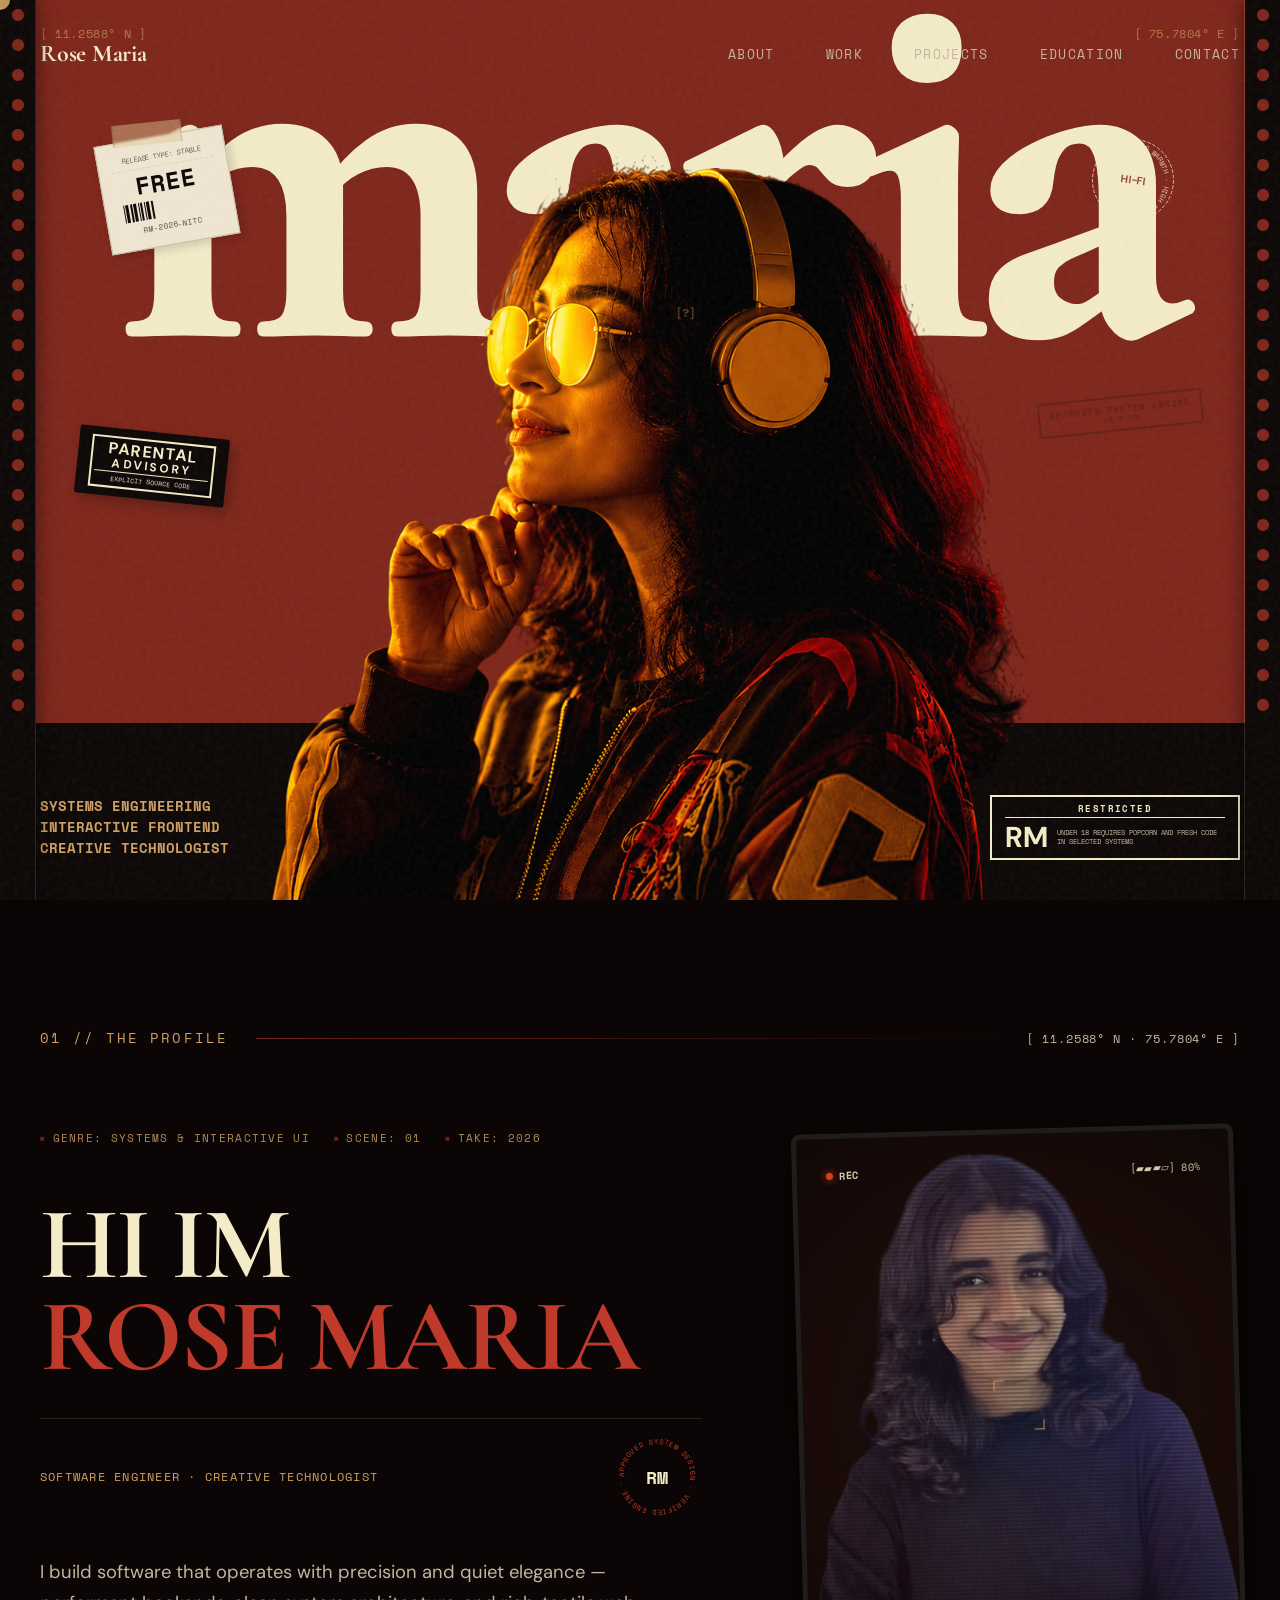
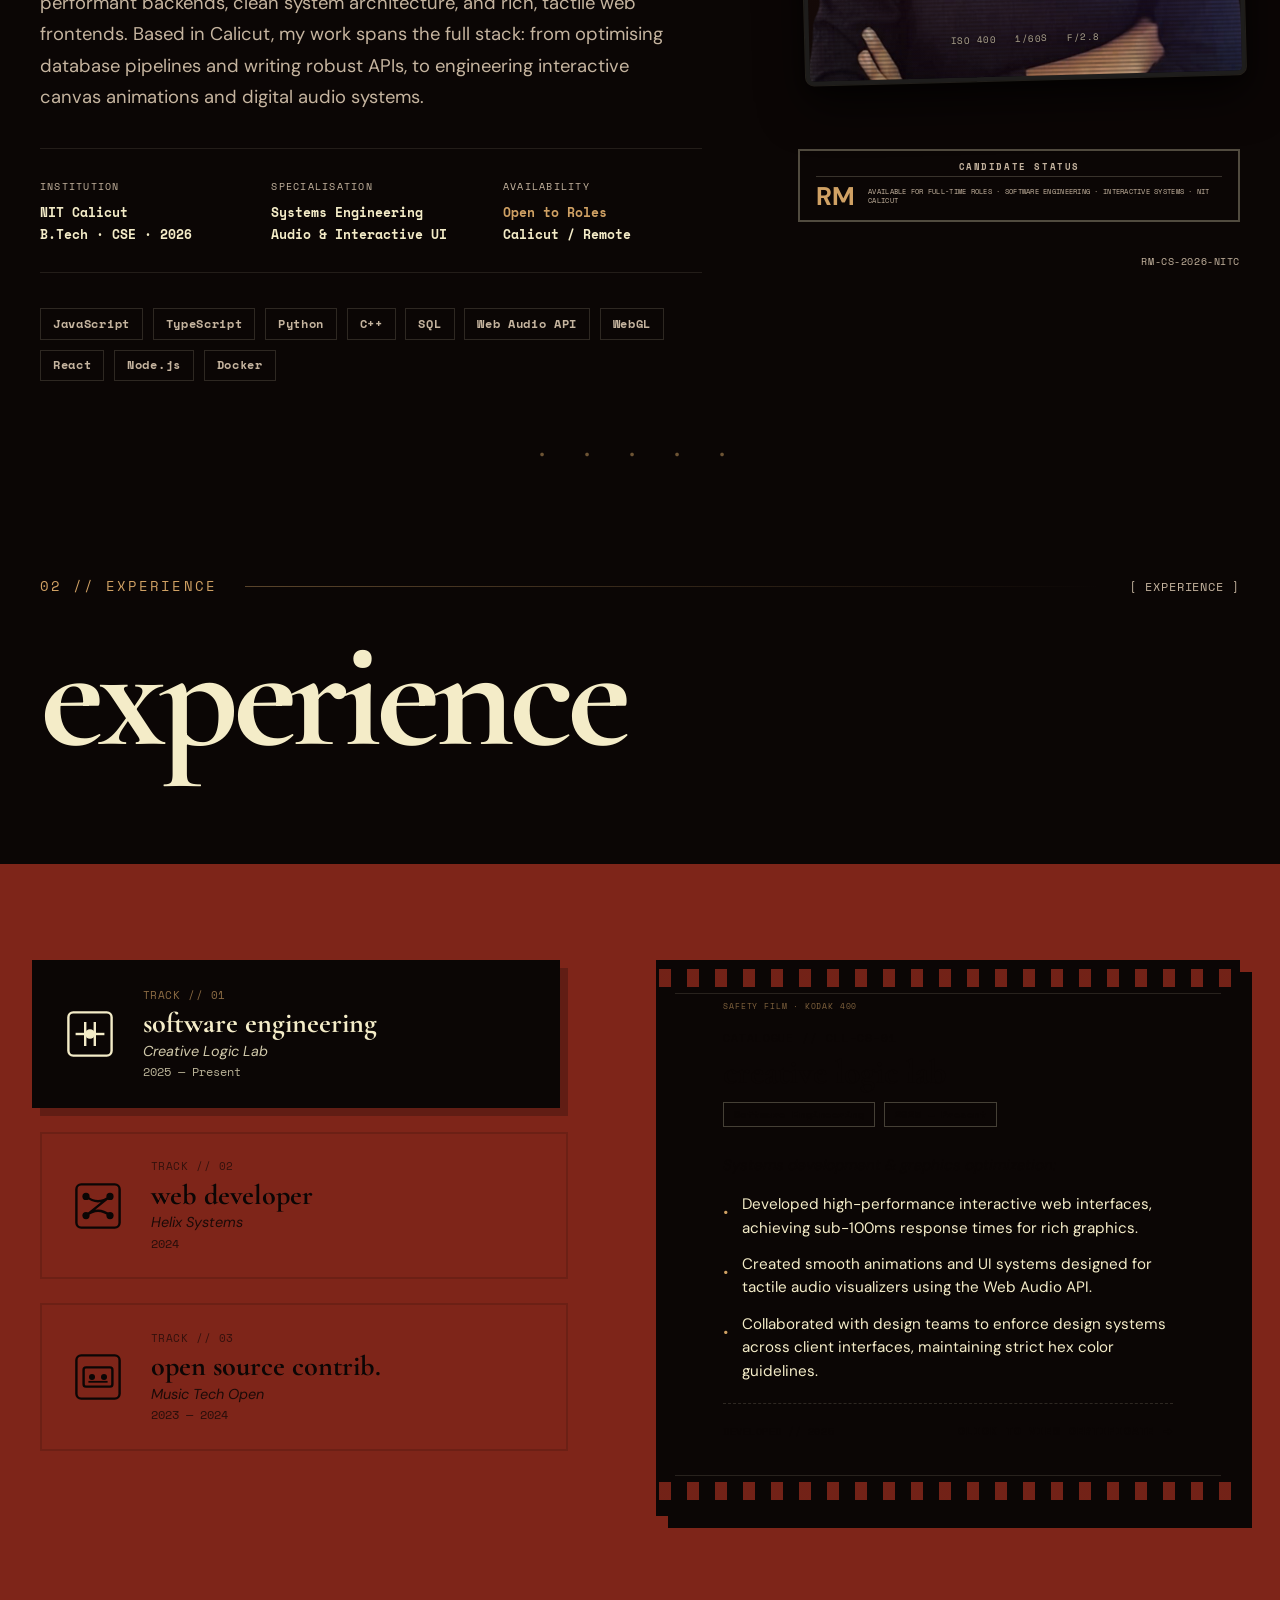
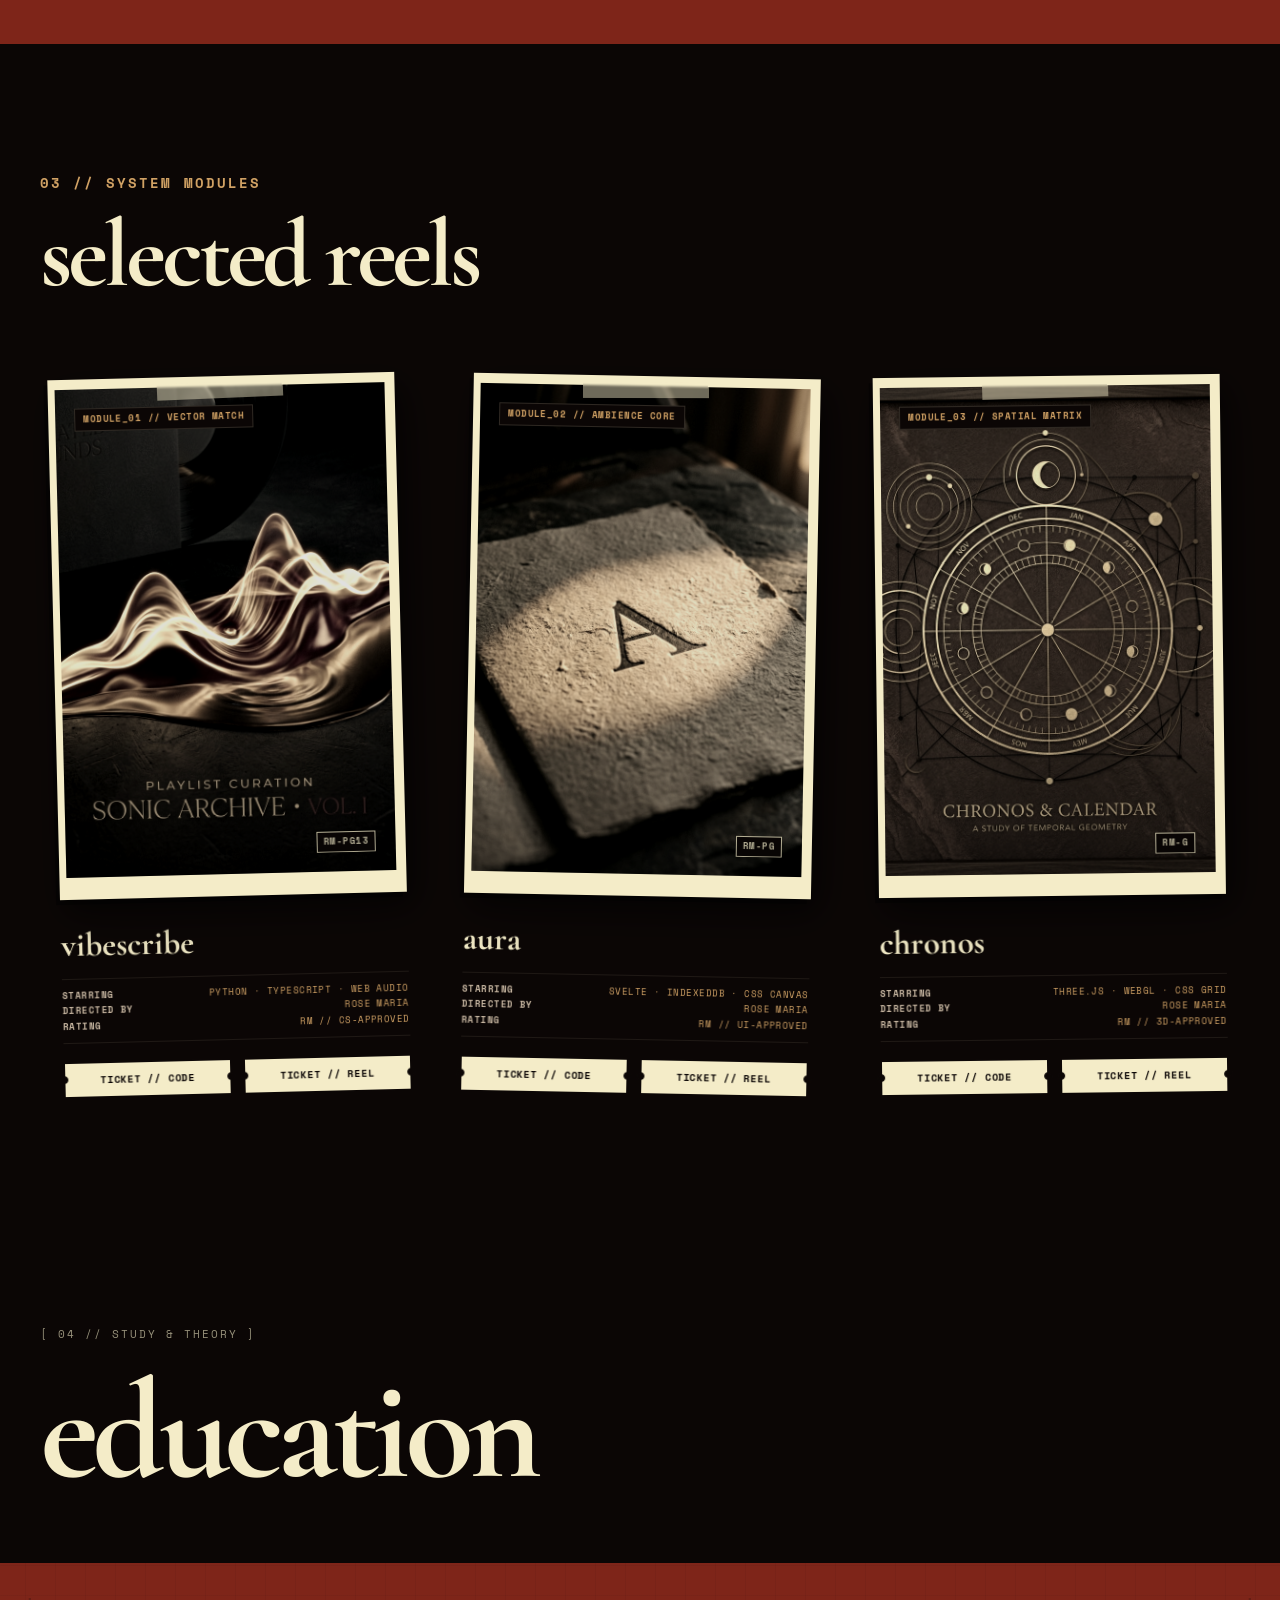
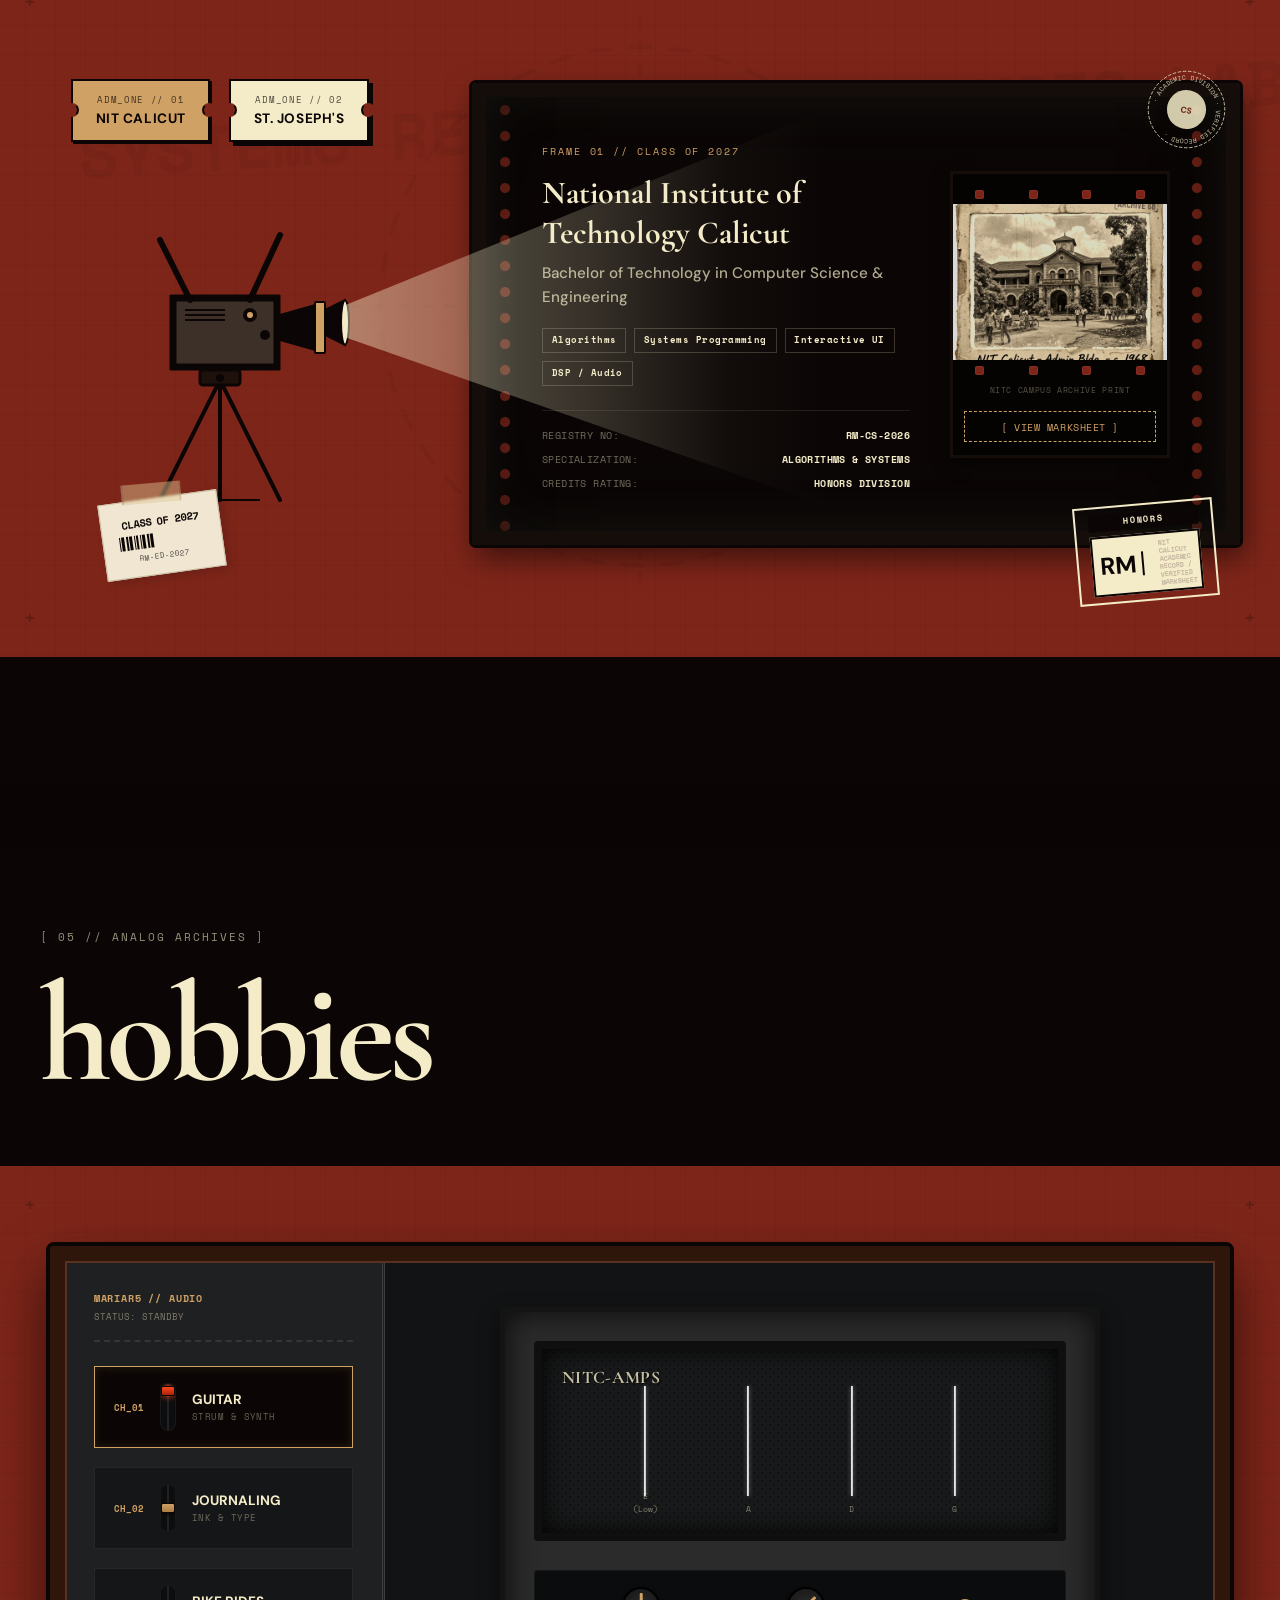
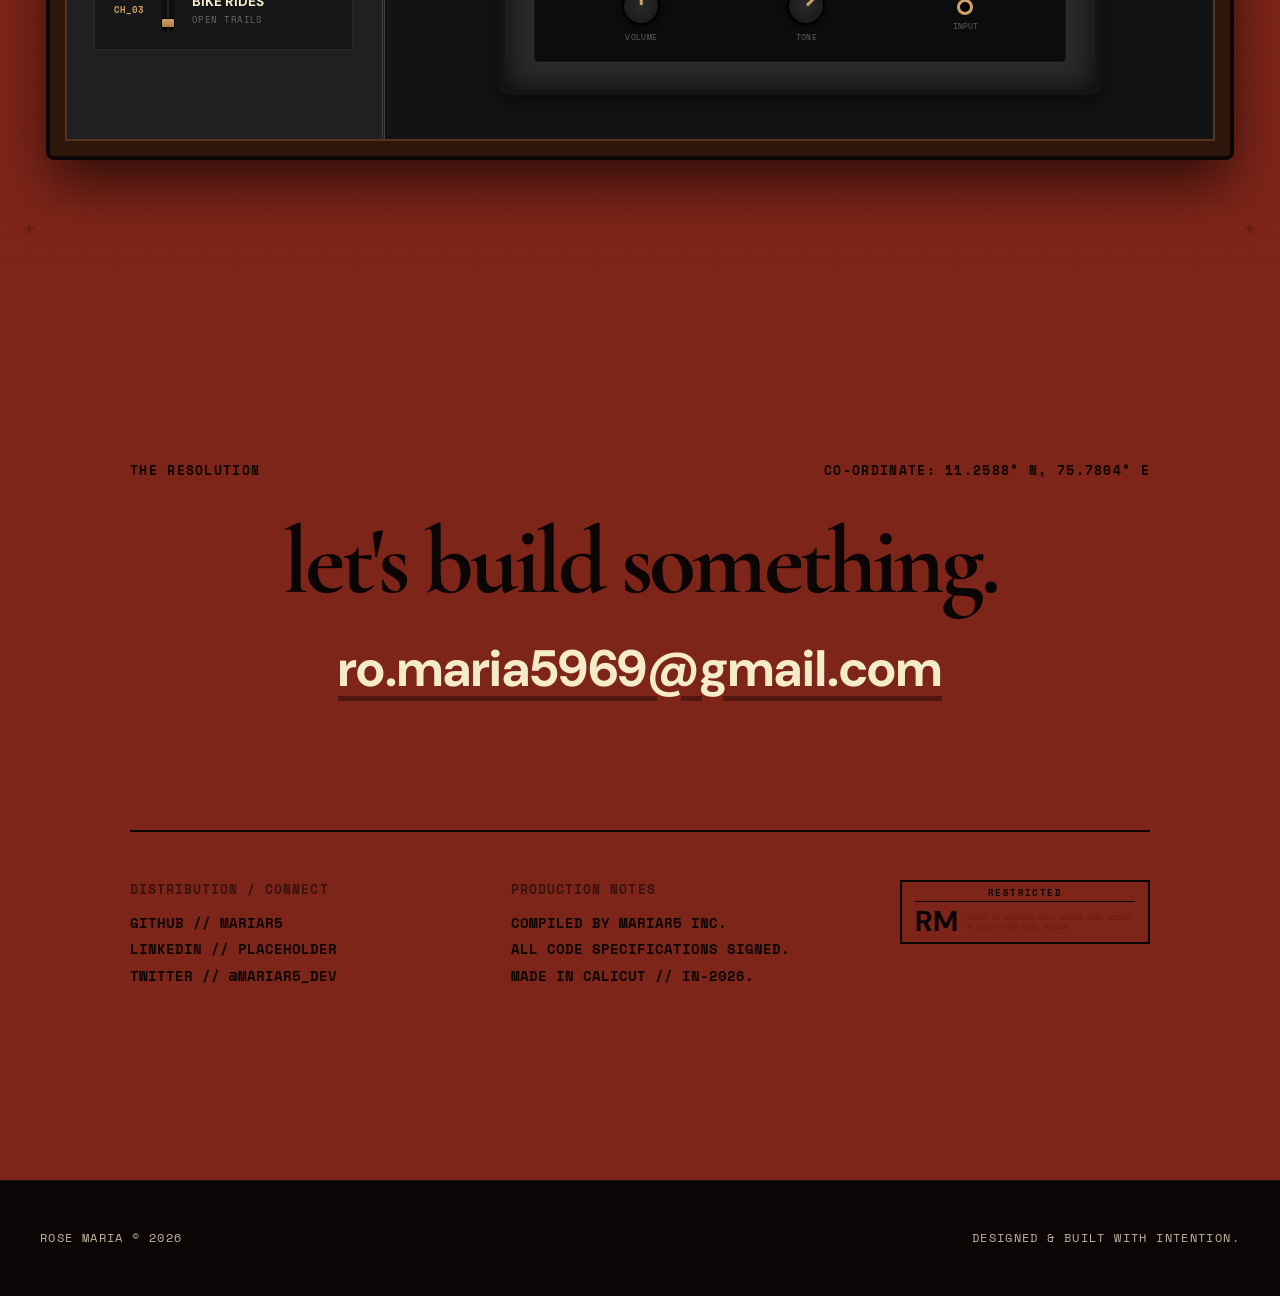
==== commit be75951c: "Epic hobbies seciton" ====
--- a/index.html
+++ b/index.html
@@ -1049,63 +1049,242 @@
       <div class="section-separator-black">· · · · ·</div>
     </section>
 
-    <!-- Section 6: HOBBIES -->
-
-    <section id="hobbies" class="hobbies-section">
-      <div class="marquee-outer">
-        <div class="marquee-track" id="marqueeTrack">
-          <div class="hobby-card">
-            <span class="hobby-icon">🎸</span>
-            <span class="hobby-label">GUITAR</span>
-          </div>
-          <div class="hobby-card">
-            <span class="hobby-icon">🎧</span>
-            <span class="hobby-label">LISTENING</span>
-          </div>
-          <div class="hobby-card">
-            <span class="hobby-icon">✂️</span>
-            <span class="hobby-label">SCRAPBOOK</span>
-          </div>
-          <div class="hobby-card">
-            <span class="hobby-icon">✏️</span>
-            <span class="hobby-label">DRAWING</span>
-          </div>
-          <div class="hobby-card">
-            <span class="hobby-icon">🧥</span>
-            <span class="hobby-label">FASHION</span>
-          </div>
-          <div class="hobby-card">
-            <span class="hobby-icon">💻</span>
-            <span class="hobby-label">DEV LOG</span>
-          </div>
-          <!-- Loop duplicates -->
-          <div class="hobby-card">
-            <span class="hobby-icon">🎸</span>
-            <span class="hobby-label">GUITAR</span>
-          </div>
-          <div class="hobby-card">
-            <span class="hobby-icon">🎧</span>
-            <span class="hobby-label">LISTENING</span>
-          </div>
-          <div class="hobby-card">
-            <span class="hobby-icon">✂️</span>
-            <span class="hobby-label">SCRAPBOOK</span>
-          </div>
-          <div class="hobby-card">
-            <span class="hobby-icon">✏️</span>
-            <span class="hobby-label">DRAWING</span>
-          </div>
-          <div class="hobby-card">
-            <span class="hobby-icon">🧥</span>
-            <span class="hobby-label">FASHION</span>
-          </div>
-          <div class="hobby-card">
-            <span class="hobby-icon">💻</span>
-            <span class="hobby-label">DEV LOG</span>
-          </div>
-        </div>
-      </div>
-    </section>
+    <!-- Section 6: HOBBIES (Tactile Analog Console Drawer) -->
+    <section id="hobbies" class="hobbies-section reveal-on-scroll">
+      
+      <!-- Top 1/4 black panel — heading -->
+      <div class="hobbies-top-panel">
+        <span class="hobbies-label-code">[ 05 // ANALOG ARCHIVES ]</span>
+        <h2 class="hobbies-headline">hobbies</h2>
+      </div>
+
+      <!-- Bottom 3/4 terracotta red panel with tactile console wrapper -->
+      <div class="hobbies-bottom-panel">
+        
+        <!-- Subtle drafting elements similar to Education section to link themes -->
+        <div class="hobbies-bg-watermark">TRACKS // FREQUENCIES</div>
+        <div class="hobbies-corner-mark mark-top-left">+</div>
+        <div class="hobbies-corner-mark mark-top-right">+</div>
+        <div class="hobbies-corner-mark mark-bottom-left">+</div>
+        <div class="hobbies-corner-mark mark-bottom-right">+</div>
+
+        <div class="console-wrapper">
+          <div class="console-wood-bezel"></div>
+          
+          <div class="hobbies-console-grid">
+            
+            <!-- Left Panel: Vintage Mixer Strip Console -->
+            <div class="console-mixer-panel">
+              <div class="mixer-header">
+                <span class="mixer-logo">MARIAR5 // AUDIO</span>
+                <span class="mixer-status">STATUS: STANDBY</span>
+              </div>
+              
+              <div class="mixer-faders-list" role="tablist" aria-label="Hobby Selector Channels">
+                
+                <!-- Tab 1: Guitar -->
+                <button class="mixer-fader-item active" data-hobby="guitar" role="tab" aria-selected="true" aria-controls="deck-guitar">
+                  <div class="fader-channel">CH_01</div>
+                  <div class="fader-track-visual">
+                    <div class="fader-groove"></div>
+                    <div class="fader-handle" style="top: 20%;"></div>
+                  </div>
+                  <div class="fader-info">
+                    <span class="fader-cat">GUITAR</span>
+                    <span class="fader-title">STRUM &amp; SYNTH</span>
+                  </div>
+                </button>
+
+                <!-- Tab 2: Journaling -->
+                <button class="mixer-fader-item" data-hobby="journal" role="tab" aria-selected="false" aria-controls="deck-journal">
+                  <div class="fader-channel">CH_02</div>
+                  <div class="fader-track-visual">
+                    <div class="fader-groove"></div>
+                    <div class="fader-handle" style="top: 50%;"></div>
+                  </div>
+                  <div class="fader-info">
+                    <span class="fader-cat">JOURNALING</span>
+                    <span class="fader-title">INK &amp; TYPE</span>
+                  </div>
+                </button>
+
+                <!-- Tab 3: Bike Rides -->
+                <button class="mixer-fader-item" data-hobby="bike" role="tab" aria-selected="false" aria-controls="deck-bike">
+                  <div class="fader-channel">CH_03</div>
+                  <div class="fader-track-visual">
+                    <div class="fader-groove"></div>
+                    <div class="fader-handle" style="top: 80%;"></div>
+                  </div>
+                  <div class="fader-info">
+                    <span class="fader-cat">BIKE RIDES</span>
+                    <span class="fader-title">OPEN TRAILS</span>
+                  </div>
+                </button>
+
+              </div>
+            </div><!-- /console-mixer-panel -->
+
+            <!-- Right Panel: Deck Display Screen -->
+            <div class="console-deck-panel">
+              
+              <!-- Deck 1: Guitar -->
+              <div class="hobby-deck active" id="deck-guitar" role="tabpanel" aria-label="Guitar Interface">
+                <div class="guitar-amp-frame">
+                  <div class="amp-speaker-grill">
+                    <div class="amp-logo">NITC-AMPS</div>
+                    
+                    <!-- Guitar Strings Strum Board -->
+                    <div class="guitar-strings-board">
+                      <div class="guitar-string-wrapper" data-string="0">
+                        <div class="guitar-string"></div>
+                        <span class="string-note-label">E (Low)</span>
+                      </div>
+                      <div class="guitar-string-wrapper" data-string="1">
+                        <div class="guitar-string"></div>
+                        <span class="string-note-label">A</span>
+                      </div>
+                      <div class="guitar-string-wrapper" data-string="2">
+                        <div class="guitar-string"></div>
+                        <span class="string-note-label">D</span>
+                      </div>
+                      <div class="guitar-string-wrapper" data-string="3">
+                        <div class="guitar-string"></div>
+                        <span class="string-note-label">G</span>
+                      </div>
+                    </div>
+                  </div>
+                  
+                  <!-- Amp Control Knobs Panel -->
+                  <div class="amp-controls-bar">
+                    <div class="control-knob-wrapper">
+                      <div class="knob-dial" id="knobVolume" style="transform: rotate(0deg);" tabindex="0" role="slider" aria-valuenow="5" aria-valuemin="1" aria-valuemax="10" aria-label="Synth Volume">
+                        <div class="knob-pointer"></div>
+                      </div>
+                      <span class="knob-label">VOLUME</span>
+                    </div>
+
+                    <div class="control-knob-wrapper">
+                      <div class="knob-dial" id="knobTone" style="transform: rotate(45deg);" tabindex="0" role="slider" aria-valuenow="7" aria-valuemin="1" aria-valuemax="10" aria-label="Synth Tone">
+                        <div class="knob-pointer"></div>
+                      </div>
+                      <span class="knob-label">TONE</span>
+                    </div>
+                    
+                    <div class="amp-jacks">
+                      <div class="input-jack active"></div>
+                      <span class="jack-label">INPUT</span>
+                    </div>
+                  </div>
+                </div>
+              </div><!-- /deck-guitar -->
+
+              <!-- Deck 2: Journaling -->
+              <div class="hobby-deck" id="deck-journal" role="tabpanel" aria-label="Journal Interface" style="display: none;">
+                <div class="notebook-frame">
+                  <div class="notebook-left-page">
+                    <div class="notebook-header-meta">DATE: 11-06-2026 // TIME: 16:09</div>
+                    <h4 class="notebook-h4">the quill &amp; ink</h4>
+                    <p class="notebook-entry-text">
+                      Journaling is where system noise settles into structured prose. I collect retro stamps, record vinyl notes, and keep typewriter drafts of equations and design scripts. Writing by hand bridges the gap between hardware execution and human expression.
+                    </p>
+                    
+                    <div class="notebook-photo-frame">
+                      <div class="notebook-photo-img-wrapper">
+                        <img src="assets/nitc_retro_print.png" alt="Analog setup print" class="notebook-photo">
+                      </div>
+                      <span class="notebook-photo-caption">STUDIO DESK PRINT</span>
+                    </div>
+                  </div>
+
+                  <div class="notebook-right-page">
+                    <div class="typewriter-carriage-roller"></div>
+                    <div class="typewriter-paper-sheet">
+                      <span class="typewriter-label">TYPE TO CONSOLE //</span>
+                      <textarea class="typewriter-input" id="typewriterTextArea" placeholder="Start typing on your keyboard to test mechanical keystrokes..." maxlength="300" aria-label="Typewriter simulator input"></textarea>
+                      <div class="typewriter-char-counter"><span id="charCount">0</span> / 300 CHARS</div>
+                    </div>
+                  </div>
+                </div>
+              </div><!-- /deck-journal -->
+
+              <!-- Deck 3: Bike Rides -->
+              <div class="hobby-deck" id="deck-bike" role="tabpanel" aria-label="Bike Rides Interface" style="display: none;">
+                <div class="bike-dashboard">
+                  
+                  <!-- Left side: Speedometer and Odometer -->
+                  <div class="bike-stats-panel">
+                    <div class="speedometer-bezel">
+                      <svg class="speedometer-svg" viewBox="0 0 160 160">
+                        <circle cx="80" cy="80" r="70" fill="none" stroke="#0B0605" stroke-width="6" />
+                        <path d="M 30 130 A 70 70 0 1 1 130 130" fill="none" stroke="var(--text-cream)" stroke-width="2" stroke-dasharray="2 4" />
+                        <!-- Speedometer ticks -->
+                        <text x="25" y="115" class="speedo-tick">0</text>
+                        <text x="25" y="70" class="speedo-tick">20</text>
+                        <text x="50" y="35" class="speedo-tick">40</text>
+                        <text x="110" y="35" class="speedo-tick">60</text>
+                        <text x="135" y="70" class="speedo-tick">80</text>
+                        <text x="130" y="115" class="speedo-tick">100</text>
+                        
+                        <!-- Rotating indicator needle -->
+                        <line x1="80" y1="80" x2="80" y2="25" stroke="var(--bg-terracotta)" stroke-width="3" id="speedoNeedle" style="transform-origin: 80px 80px; transform: rotate(-120deg); transition: transform 0.8s cubic-bezier(0.25, 0.46, 0.45, 0.94);" />
+                        <circle cx="80" cy="80" r="8" fill="#0B0605" />
+                        <circle cx="80" cy="80" r="3" fill="var(--accent-gold)" />
+                      </svg>
+                      <span class="speedometer-unit">KM/H</span>
+                    </div>
+
+                    <!-- Mechanical style odometer roll-up -->
+                    <div class="odometer-box">
+                      <div class="odometer-digit" id="odoDigit0"><span>0</span></div>
+                      <div class="odometer-digit" id="odoDigit1"><span>2</span></div>
+                      <div class="odometer-digit" id="odoDigit2"><span>4</span></div>
+                      <div class="odometer-digit" id="odoDigit3"><span>8</span></div>
+                      <span class="odometer-unit-label">TOTAL KM</span>
+                    </div>
+                  </div>
+
+                  <!-- Right side: Vintage roadmap trails -->
+                  <div class="bike-map-panel">
+                    <div class="map-inner-frame">
+                      <div class="map-grid-lines"></div>
+                      <div class="map-trail-line"></div>
+                      
+                      <!-- Clickable coordinates pins -->
+                      <button class="map-pin-btn active" data-route="coast" data-km="12" data-speed="22" style="top: 25%; left: 30%;" aria-label="Calicut Beach Trail Pin">
+                        <span class="pin-marker"></span>
+                        <span class="pin-coord">[ CH // BC ]</span>
+                      </button>
+
+                      <button class="map-pin-btn" data-route="hills" data-km="45" data-speed="15" style="top: 45%; left: 75%;" aria-label="Wayanad Foothills Trail Pin">
+                        <span class="pin-marker"></span>
+                        <span class="pin-coord">[ GH // WY ]</span>
+                      </button>
+
+                      <button class="map-pin-btn" data-route="lake" data-km="24" data-speed="18" style="top: 75%; left: 45%;" aria-label="Mavoor Wetlands Trail Pin">
+                        <span class="pin-marker"></span>
+                        <span class="pin-coord">[ MV // WL ]</span>
+                      </button>
+
+                      <!-- Polaroid Photo preview showing current route snap -->
+                      <div class="map-photo-preview" id="mapPhotoPreview">
+                        <div class="photo-preview-img-wrapper">
+                          <img src="assets/st_josephs_retro_print.png" alt="Route preview print" id="routePreviewImg">
+                        </div>
+                        <div class="photo-preview-caption" id="routePreviewCaption">CALICUT BEACH ROAD TRAIL</div>
+                      </div>
+                    </div>
+                  </div>
+
+                </div>
+              </div><!-- /deck-bike -->
+
+            </div><!-- /console-deck-panel -->
+            
+          </div><!-- /hobbies-console-grid -->
+          
+        </div><!-- /console-wrapper -->
+
+      </div><!-- /hobbies-bottom-panel -->
 
     <!-- Section 7: CONTACT (Solid Terracotta Red Panel with Film Credits Billing Layout) -->
     <section id="contact" class="contact-section panel-split bg-red reveal-on-scroll">
--- a/styles/hobbies.css
+++ b/styles/hobbies.css
@@ -1,60 +1,852 @@
 /* ==========================================================================
-   HOBBIES SECTION (Infinite Ticker Strip)
+   HOBBIES SECTION — Interactive Analog Studio Console Drawer
    ========================================================================== */
 .hobbies-section {
-  padding: 6rem 0;
-  width: 100vw;
-  position: relative;
+  width: 100%;
+  overflow: hidden;
+  display: flex;
+  flex-direction: column;
+}
+
+/* ──────────────────────────────────────────────
+   TOP PANEL — Heading Scheme (Black)
+   ────────────────────────────────────────────── */
+.hobbies-top-panel {
+  background-color: var(--bg-black);
+  padding: 5rem 2.5rem 4.5rem;
+  display: flex;
+  flex-direction: column;
+  gap: 1.8rem;
+  width: 100%;
+}
+
+.hobbies-label-code {
+  font-family: var(--font-mono);
+  font-size: 0.7rem;
+  letter-spacing: 0.18em;
+  color: rgba(244, 236, 200, 0.6);
+  text-transform: uppercase;
+}
+
+.hobbies-headline {
+  font-family: 'Cormorant Garamond', serif;
+  font-size: clamp(5rem, 11vw, 10rem);
+  font-weight: 700;
+  text-transform: lowercase;
+  letter-spacing: 0.15em;
+  opacity: 0;
+  line-height: 0.85;
+  color: var(--text-cream);
+  transition: opacity 1.4s var(--ease-cinematic) 0.1s, letter-spacing 1.4s var(--ease-cinematic) 0.1s;
+}
+
+.hobbies-section.revealed .hobbies-headline {
+  opacity: 1;
+  letter-spacing: -0.04em;
+}
+
+/* ──────────────────────────────────────────────
+   BOTTOM PANEL — Terracotta Red with Console Bezel
+   ────────────────────────────────────────────── */
+.hobbies-bottom-panel {
+  background-color: var(--bg-terracotta);
+  /* Retro drafting grid to match Education background */
+  background-image: 
+    linear-gradient(rgba(11, 6, 5, 0.05) 1px, transparent 1px),
+    linear-gradient(90deg, rgba(11, 6, 5, 0.05) 1px, transparent 1px);
+  background-size: 30px 30px;
+  background-position: center;
+  padding: 5rem 2.5rem 7rem;
+  position: relative;
+  overflow: visible;
+  display: flex;
+  justify-content: center;
+  align-items: center;
+}
+
+/* Hobbies background decorations */
+.hobbies-bg-watermark {
+  position: absolute;
+  font-family: var(--font-mono);
+  font-weight: 700;
+  font-size: clamp(2rem, 5vw, 4rem);
+  color: var(--bg-black);
+  opacity: 0.04;
+  top: 10%;
+  right: 8%;
+  transform: rotate(3deg);
+  pointer-events: none;
+  user-select: none;
+}
+
+.hobbies-corner-mark {
+  position: absolute;
+  font-family: var(--font-mono);
+  font-size: 1.2rem;
+  font-weight: 700;
+  color: var(--bg-black);
+  opacity: 0.22;
+  pointer-events: none;
+  user-select: none;
+}
+
+/* ──────────────────────────────────────────────
+   STUDIO CONSOLE CABINET WRAPPER
+   ────────────────────────────────────────────── */
+.console-wrapper {
+  position: relative;
+  width: 100%;
+  max-width: 1180px;
+  margin: 0 auto;
+  background-color: #140d0a; /* Outer dark chassis */
+  /* Wooden console bezel frame */
+  border: 15px solid #2e160a;
+  outline: 4px solid var(--bg-black);
+  border-radius: 4px;
+  box-shadow: 
+    0 25px 55px rgba(0, 0, 0, 0.65), 
+    inset 0 0 40px rgba(0, 0, 0, 0.85);
+  overflow: hidden;
+  z-index: 2;
+}
+
+.console-wood-bezel {
+  position: absolute;
+  inset: 0;
+  border: 2px solid #593120;
+  pointer-events: none;
+  z-index: 10;
+}
+
+/* Mixer Grid Layout */
+.hobbies-console-grid {
+  display: grid;
+  grid-template-columns: 320px 1fr;
+  min-height: 480px;
+  background-color: #1a1a1a;
+}
+
+@media (max-width: 950px) {
+  .hobbies-console-grid {
+    grid-template-columns: 1fr;
+  }
+  
+  .console-mixer-panel {
+    border-right: none !important;
+    border-bottom: 3px double rgba(244, 236, 200, 0.15);
+  }
+}
+
+/* ──────────────────────────────────────────────
+   LEFT MIXER PANEL (Channels Faders)
+   ────────────────────────────────────────────── */
+.console-mixer-panel {
+  background-color: #1f2022; /* Steel fader console */
+  border-right: 3px double rgba(244, 236, 200, 0.15);
+  padding: 1.8rem;
+  display: flex;
+  flex-direction: column;
+  gap: 1.5rem;
+}
+
+.mixer-header {
+  display: flex;
+  flex-direction: column;
+  gap: 0.2rem;
+  font-family: var(--font-mono);
+  border-bottom: 2px dashed rgba(244, 236, 200, 0.1);
+  padding-bottom: 1rem;
+}
+
+.mixer-logo {
+  font-size: 0.65rem;
+  color: var(--accent-gold);
+  font-weight: 700;
+  letter-spacing: 0.08em;
+}
+
+.mixer-status {
+  font-size: 0.55rem;
+  color: rgba(244, 236, 200, 0.45);
+}
+
+.mixer-faders-list {
+  display: flex;
+  flex-direction: column;
+  gap: 1.2rem;
+}
+
+/* Mixer Channel Buttons */
+.mixer-fader-item {
+  display: flex;
+  align-items: center;
+  gap: 1rem;
+  background-color: #151617;
+  border: 1px solid rgba(244, 236, 200, 0.08);
+  padding: 1rem 1.2rem;
+  cursor: pointer;
+  outline: none;
+  width: 100%;
+  text-align: left;
+  position: relative;
+  transition: all 0.3s var(--ease-cinematic);
+}
+
+.mixer-fader-item:hover {
+  background-color: #242628;
+  border-color: rgba(244, 236, 200, 0.25);
+}
+
+.mixer-fader-item.active {
+  background-color: var(--bg-black);
+  border-color: var(--accent-gold);
+  box-shadow: inset 0 0 10px rgba(208, 161, 100, 0.15);
+}
+
+.fader-channel {
+  font-family: var(--font-mono);
+  font-size: 0.58rem;
+  color: var(--accent-gold);
+  font-weight: 700;
+}
+
+/* Fader track visual */
+.fader-track-visual {
+  position: relative;
+  width: 16px;
+  height: 48px;
+  background-color: #0c0d0e;
+  border-radius: 8px;
+  flex-shrink: 0;
+  overflow: hidden;
+  border: 1px solid rgba(244, 236, 200, 0.05);
+}
+
+.fader-groove {
+  position: absolute;
+  top: 0;
+  bottom: 0;
   left: 50%;
-  right: 50%;
-  margin-left: -50vw;
-  margin-right: -50vw;
+  transform: translateX(-50%);
+  width: 2px;
+  background-color: #222;
+}
+
+.fader-handle {
+  position: absolute;
+  left: 50%;
+  transform: translate(-50%, -50%);
+  width: 14px;
+  height: 10px;
+  background: linear-gradient(to bottom, #d0a164 0%, #aa7e44 100%);
+  border-radius: 2px;
+  border: 1.5px solid #0B0605;
+  box-shadow: 0 2px 4px rgba(0, 0, 0, 0.6);
+  transition: top 0.4s var(--ease-cinematic);
+}
+
+.mixer-fader-item.active .fader-handle {
+  top: 15% !important; /* Move active fader handle up */
+  background: linear-gradient(to bottom, #FF451D 0%, #a8240a 100%); /* Red/orange glowing handle when active */
+  box-shadow: 0 0 6px var(--glow-orange);
+}
+
+.fader-info {
+  display: flex;
+  flex-direction: column;
+  gap: 0.15rem;
+}
+
+.fader-cat {
+  font-family: var(--font-body);
+  font-weight: 700;
+  font-size: 0.85rem;
+  color: var(--text-cream);
+}
+
+.fader-title {
+  font-family: var(--font-mono);
+  font-size: 0.55rem;
+  color: rgba(244, 236, 200, 0.4);
+  letter-spacing: 0.05em;
+}
+
+/* ──────────────────────────────────────────────
+   RIGHT DECK PANEL (Interactive Displays)
+   ────────────────────────────────────────────── */
+.console-deck-panel {
+  background-color: #121314; /* Deck screen display background */
+  padding: 2.2rem;
+  display: flex;
+  align-items: center;
+  justify-content: center;
+  position: relative;
+}
+
+.hobby-deck {
+  width: 100%;
+  opacity: 0;
+  transform: scale(0.98);
+  display: none;
+  transition: opacity 0.5s ease, transform 0.5s ease;
+}
+
+.hobby-deck.active {
+  display: block;
+  opacity: 1;
+  transform: scale(1);
+}
+
+/* ── TRACK 01: GUITAR AMP ── */
+.guitar-amp-frame {
+  background-color: #2b2b2b;
+  border: 5px solid #141414;
+  box-shadow: inset 0 0 30px rgba(0,0,0,0.8), 0 8px 20px rgba(0,0,0,0.5);
+  border-radius: 6px;
+  padding: 1.8rem;
+  display: flex;
+  flex-direction: column;
+  gap: 1.8rem;
+  max-width: 600px;
+  margin: 0 auto;
+}
+
+.amp-speaker-grill {
+  background-color: #18191a;
+  background-image: 
+    radial-gradient(#111 20%, transparent 20%),
+    radial-gradient(#111 20%, transparent 20%);
+  background-size: 8px 8px;
+  background-position: 0 0, 4px 4px;
+  border: 8px solid #0f0f10;
+  box-shadow: inset 0 0 25px rgba(0,0,0,0.95);
+  border-radius: 4px;
+  height: 200px;
+  position: relative;
+  display: flex;
+  align-items: center;
+  justify-content: center;
+}
+
+.amp-logo {
+  position: absolute;
+  top: 15px;
+  left: 20px;
+  font-family: var(--font-display);
+  font-size: 1.1rem;
+  font-weight: 700;
+  color: var(--text-cream);
+  opacity: 0.8;
+  letter-spacing: 0.02em;
+  text-shadow: 1px 1px 2px #000;
+}
+
+.guitar-strings-board {
+  display: flex;
+  justify-content: space-around;
+  width: 80%;
+  height: 110px;
+  position: relative;
+}
+
+.guitar-string-wrapper {
+  position: relative;
+  width: 24px;
+  height: 100%;
+  cursor: pointer;
+  display: flex;
+  justify-content: center;
+}
+
+.guitar-string {
+  width: 2px;
+  height: 100%;
+  background: linear-gradient(to right, #ccc 0%, #fff 50%, #999 100%);
+  box-shadow: 0 0 4px rgba(255, 255, 255, 0.4);
+  transition: transform 0.1s ease;
+}
+
+/* Strum String Animation */
+.guitar-string-wrapper:hover .guitar-string {
+  animation: stringStrum 0.3s ease-out;
+}
+
+@keyframes stringStrum {
+  0% { transform: translateX(0); }
+  20% { transform: translateX(-4px) rotate(-1deg); }
+  40% { transform: translateX(4px) rotate(1deg); }
+  60% { transform: translateX(-2px) rotate(-0.5deg); }
+  80% { transform: translateX(2px) rotate(0.5deg); }
+  100% { transform: translateX(0); }
+}
+
+.string-note-label {
+  position: absolute;
+  bottom: -20px;
+  font-family: var(--font-mono);
+  font-size: 0.52rem;
+  color: rgba(244, 236, 200, 0.5);
+  text-align: center;
+}
+
+/* Control Knobs */
+.amp-controls-bar {
+  background-color: #0b0c0d;
+  border: 1px solid rgba(244, 236, 200, 0.05);
+  border-radius: 4px;
+  padding: 1rem 1.5rem;
+  display: flex;
+  align-items: center;
+  justify-content: space-around;
+}
+
+.control-knob-wrapper {
+  display: flex;
+  flex-direction: column;
+  align-items: center;
+  gap: 0.4rem;
+}
+
+.knob-dial {
+  width: 38px;
+  height: 38px;
+  background: radial-gradient(circle, #2a2a2a 0%, #151515 100%);
+  border: 2px solid #000;
+  border-radius: 50%;
+  position: relative;
+  box-shadow: 0 2px 4px rgba(0,0,0,0.6);
+  cursor: ns-resize; /* drag vertically to adjust */
+  outline: none;
+}
+
+.knob-dial:focus {
+  border-color: var(--accent-gold);
+}
+
+.knob-pointer {
+  position: absolute;
+  top: 4px;
+  left: 50%;
+  transform: translateX(-50%);
+  width: 2.5px;
+  height: 12px;
+  background-color: var(--accent-gold);
+  border-radius: 1px;
+}
+
+.knob-label {
+  font-family: var(--font-mono);
+  font-size: 0.52rem;
+  color: rgba(244, 236, 200, 0.4);
+  letter-spacing: 0.05em;
+}
+
+.amp-jacks {
+  display: flex;
+  flex-direction: column;
+  align-items: center;
+  gap: 0.3rem;
+}
+
+.input-jack {
+  width: 16px;
+  height: 16px;
+  border-radius: 50%;
+  background-color: #050505;
+  border: 3px solid #666;
+  box-shadow: inset 0 2px 5px rgba(0,0,0,0.8);
+}
+
+.input-jack.active {
+  border-color: var(--accent-gold);
+}
+
+.jack-label {
+  font-family: var(--font-mono);
+  font-size: 0.48rem;
+  color: rgba(244, 236, 200, 0.4);
+}
+
+/* ── TRACK 02: DIARY NOTEBOOK ── */
+.notebook-frame {
+  display: grid;
+  grid-template-columns: 1fr 1fr;
+  background-color: #f7f1db; /* Aged paper texture */
+  background-image: radial-gradient(circle, rgba(255,255,255,0.2) 0%, rgba(0,0,0,0.03) 100%);
+  border: 8px solid #2b1810; /* Book spine borders */
+  border-radius: 6px;
+  box-shadow: 0 15px 35px rgba(0,0,0,0.65);
+  min-height: 380px;
+  color: #2b201a;
+  overflow: hidden;
+}
+
+@media (max-width: 768px) {
+  .notebook-frame {
+    grid-template-columns: 1fr;
+  }
+}
+
+.notebook-left-page,
+.notebook-right-page {
+  padding: 1.8rem 2.2rem;
+  position: relative;
+  display: flex;
+  flex-direction: column;
+  justify-content: flex-start;
+}
+
+.notebook-left-page {
+  border-right: 1px dashed rgba(43, 32, 26, 0.18); /* Book binding page divider */
+}
+
+.notebook-header-meta {
+  font-family: var(--font-mono);
+  font-size: 0.58rem;
+  letter-spacing: 0.08em;
+  opacity: 0.65;
+  margin-bottom: 0.6rem;
+}
+
+.notebook-h4 {
+  font-family: var(--font-display);
+  font-weight: 700;
+  font-size: 1.35rem;
+  margin-bottom: 0.8rem;
+  color: #140d0a;
+}
+
+.notebook-entry-text {
+  font-family: 'Cormorant Garamond', serif;
+  font-style: italic;
+  font-size: 0.95rem;
+  line-height: 1.6;
+  opacity: 0.88;
+  margin-bottom: 1.5rem;
+}
+
+.notebook-photo-frame {
+  margin-top: auto;
+  align-self: center;
+  background-color: #fff;
+  padding: 0.5rem 0.5rem 1.2rem;
+  border: 1px solid rgba(0, 0, 0, 0.08);
+  box-shadow: 2px 4px 10px rgba(0,0,0,0.15);
+  transform: rotate(2deg);
+  width: 140px;
+  display: flex;
+  flex-direction: column;
+  align-items: center;
+}
+
+.notebook-photo-img-wrapper {
+  width: 100%;
+  aspect-ratio: 1;
+  overflow: hidden;
+  background-color: #050505;
+}
+
+.notebook-photo {
+  width: 100%;
+  height: 100%;
+  object-fit: cover;
+  filter: grayscale(0.2) sepia(0.6) brightness(0.9);
+}
+
+.notebook-photo-caption {
+  font-family: var(--font-mono);
+  font-size: 0.45rem;
+  letter-spacing: 0.02em;
+  color: #666;
+  margin-top: 0.35rem;
+  text-align: center;
+}
+
+.typewriter-carriage-roller {
+  position: absolute;
+  top: 0;
+  left: 0;
+  right: 0;
+  height: 14px;
+  background: linear-gradient(to bottom, #111 0%, #333 50%, #111 100%);
+  border-bottom: 1.5px solid #000;
+  z-index: 5;
+}
+
+.typewriter-paper-sheet {
+  background-color: #fff;
+  border: 1px solid rgba(0, 0, 0, 0.08);
+  box-shadow: inset 0 0 10px rgba(0,0,0,0.05), 0 3px 6px rgba(0,0,0,0.08);
+  padding: 1.5rem;
+  flex: 1;
+  display: flex;
+  flex-direction: column;
+  gap: 0.8rem;
+  margin-top: 5px;
+}
+
+.typewriter-label {
+  font-family: var(--font-mono);
+  font-size: 0.58rem;
+  color: var(--bg-terracotta);
+  font-weight: 700;
+}
+
+.typewriter-input {
+  border: none;
+  background: none;
+  outline: none;
+  resize: none;
+  flex: 1;
+  width: 100%;
+  font-family: var(--font-mono);
+  font-size: 0.8rem;
+  line-height: 1.8;
+  color: #333;
+  padding: 0;
+  background-image: linear-gradient(transparent, transparent 27px, #e5e5e5 27px); /* ruled paper lines */
+  background-size: 100% 28px;
+}
+
+.typewriter-char-counter {
+  font-family: var(--font-mono);
+  font-size: 0.55rem;
+  align-self: flex-end;
+  opacity: 0.5;
+}
+
+/* ── TRACK 03: BIKE DASHBOARD ── */
+.bike-dashboard {
+  display: grid;
+  grid-template-columns: 1.1fr 1.3fr;
+  gap: 2rem;
+  width: 100%;
+  max-width: 660px;
+  margin: 0 auto;
+}
+
+@media (max-width: 768px) {
+  .bike-dashboard {
+    grid-template-columns: 1fr;
+    gap: 3rem;
+  }
+}
+
+.bike-stats-panel {
+  display: flex;
+  flex-direction: column;
+  align-items: center;
+  gap: 1.8rem;
+  justify-content: center;
+}
+
+.speedometer-bezel {
+  width: 150px;
+  height: 150px;
+  background-color: #1c1d1e;
+  border: 6px solid #2e160a; /* wooden/plastic compass bezel ring */
+  outline: 3px solid #000;
+  border-radius: 50%;
+  box-shadow: inset 0 0 15px rgba(0,0,0,0.95), 0 5px 15px rgba(0,0,0,0.5);
+  position: relative;
+  display: flex;
+  align-items: center;
+  justify-content: center;
+}
+
+.speedometer-svg {
+  width: 100%;
+  height: 100%;
+}
+
+.speedo-tick {
+  font-family: var(--font-mono);
+  font-size: 11px;
+  fill: rgba(244, 236, 200, 0.45);
+  text-anchor: middle;
+  font-weight: 700;
+}
+
+.speedometer-unit {
+  position: absolute;
+  bottom: 25px;
+  font-family: var(--font-mono);
+  font-size: 0.52rem;
+  color: var(--accent-gold);
+  font-weight: 700;
+  letter-spacing: 0.08em;
+}
+
+/* Mechanical Odometer Rollers */
+.odometer-box {
+  display: flex;
+  background-color: #0c0d0e;
+  border: 2px solid #333;
+  padding: 0.3rem 0.6rem;
+  border-radius: 3px;
+  box-shadow: inset 0 0 10px rgba(0,0,0,0.85);
+  position: relative;
+}
+
+.odometer-digit {
+  width: 15px;
+  height: 24px;
+  background-color: #111;
+  color: var(--text-cream);
+  font-family: var(--font-mono);
+  font-size: 0.95rem;
+  font-weight: 700;
+  text-align: center;
+  line-height: 24px;
+  border-right: 1px solid #222;
+  overflow: hidden;
+  position: relative;
+}
+
+.odometer-digit span {
+  display: block;
+  transition: transform 0.4s cubic-bezier(0.25, 0.46, 0.45, 0.94);
+}
+
+.odometer-digit:last-child {
+  border-right: none;
+  background-color: #aa7e44; /* last digit runs mechanical fractions */
+  color: #000;
+}
+
+.odometer-unit-label {
+  position: absolute;
+  bottom: -18px;
+  left: 50%;
+  transform: translateX(-50%);
+  white-space: nowrap;
+  font-family: var(--font-mono);
+  font-size: 0.48rem;
+  color: rgba(244, 236, 200, 0.35);
+  letter-spacing: 0.05em;
+}
+
+/* Vintage Roadmap Trails Panel */
+.bike-map-panel {
+  width: 100%;
+}
+
+.map-inner-frame {
+  position: relative;
+  background-color: #dfd7be; /* Vintage map paper color */
+  border: 4px solid #140d0a;
+  border-radius: 4px;
+  aspect-ratio: 1.1;
+  box-shadow: inset 0 0 20px rgba(0,0,0,0.15), 0 5px 15px rgba(0,0,0,0.4);
+  overflow: hidden;
+}
+
+.map-grid-lines {
+  position: absolute;
+  inset: 0;
+  /* Topographic grid overlay */
+  background-image: 
+    linear-gradient(rgba(0, 0, 0, 0.04) 1px, transparent 1px),
+    linear-gradient(90deg, rgba(0, 0, 0, 0.04) 1px, transparent 1px);
+  background-size: 20px 20px;
+}
+
+.map-trail-line {
+  position: absolute;
+  top: 25%;
+  left: 30%;
+  width: 50%;
+  height: 50%;
+  border-top: 2px dashed rgba(200, 50, 40, 0.5);
+  border-left: 2px dashed rgba(200, 50, 40, 0.5);
+  border-bottom: 2px dashed rgba(200, 50, 40, 0.5);
+  border-radius: 30% 10% 40% 10%;
+  pointer-events: none;
+}
+
+.map-pin-btn {
+  position: absolute;
+  background: none;
+  border: none;
+  cursor: pointer;
+  outline: none;
+  display: flex;
+  flex-direction: column;
+  align-items: center;
+  gap: 0.2rem;
+  z-index: 5;
+}
+
+.pin-marker {
+  width: 10px;
+  height: 10px;
   background-color: var(--bg-terracotta);
+  border: 1.5px solid #000;
+  border-radius: 50%;
+  transition: transform 0.3s var(--ease-cinematic), background-color 0.3s;
+}
+
+.map-pin-btn:hover .pin-marker,
+.map-pin-btn.active .pin-marker {
+  transform: scale(1.4);
+  background-color: var(--accent-gold);
+}
+
+.pin-coord {
+  font-family: var(--font-mono);
+  font-size: 0.42rem;
+  color: #333;
+  font-weight: 700;
+  background-color: rgba(255,255,255,0.7);
+  border: 1px solid rgba(0,0,0,0.1);
+  padding: 0.05rem 0.2rem;
+  border-radius: 2px;
+}
+
+/* Polaroid image popup in map */
+.map-photo-preview {
+  position: absolute;
+  bottom: 8px;
+  right: 8px;
+  background-color: #fff;
+  padding: 0.4rem 0.4rem 0.8rem;
+  border: 1px solid rgba(0,0,0,0.1);
+  box-shadow: 2px 4px 10px rgba(0,0,0,0.2);
+  width: 110px;
+  transform: rotate(-3deg);
+  z-index: 6;
+  opacity: 0;
+  transform: translateY(10px) rotate(-3deg);
+  transition: opacity 0.4s var(--ease-cinematic), transform 0.4s var(--ease-cinematic);
+  pointer-events: none;
+}
+
+.map-photo-preview.show {
+  opacity: 1;
+  transform: translateY(0) rotate(-3deg);
+}
+
+.photo-preview-img-wrapper {
+  width: 100%;
+  aspect-ratio: 1;
   overflow: hidden;
-}
-
-.marquee-outer {
-  width: 100%;
+  background-color: #111;
+}
+
+.photo-preview-img-wrapper img {
+  width: 100%;
+  height: 100%;
+  object-fit: cover;
+  filter: grayscale(0.2) sepia(0.5);
+}
+
+.photo-preview-caption {
+  font-family: var(--font-mono);
+  font-size: 0.4rem;
+  font-weight: 700;
+  color: #444;
+  margin-top: 0.25rem;
+  text-align: center;
+  white-space: nowrap;
   overflow: hidden;
-  display: flex;
-}
-
-.marquee-track {
-  display: flex;
-  gap: 3rem;
-  padding: 1rem 0;
-  white-space: nowrap;
-  animation: marqueeLoop 26s linear infinite;
-  will-change: transform;
-}
-
-.marquee-outer:hover .marquee-track {
-  animation-play-state: paused;
-}
-
-.hobby-card {
-  display: flex;
-  align-items: center;
-  gap: 1.5rem;
-  background-color: var(--bg-black);
-  padding: 1.8rem 3rem;
-  width: 320px;
-  justify-content: center;
-  transition: transform 0.4s var(--ease-cinematic);
-}
-
-.hobby-icon {
-  font-size: 2.2rem;
-}
-
-.hobby-label {
-  font-family: var(--font-mono);
-  font-weight: 700;
-  font-size: 1.1rem;
-  letter-spacing: 0.08em;
-  color: var(--text-cream);
-}
-
-.hobby-card:hover {
-  transform: scale(1.04);
-}
+}
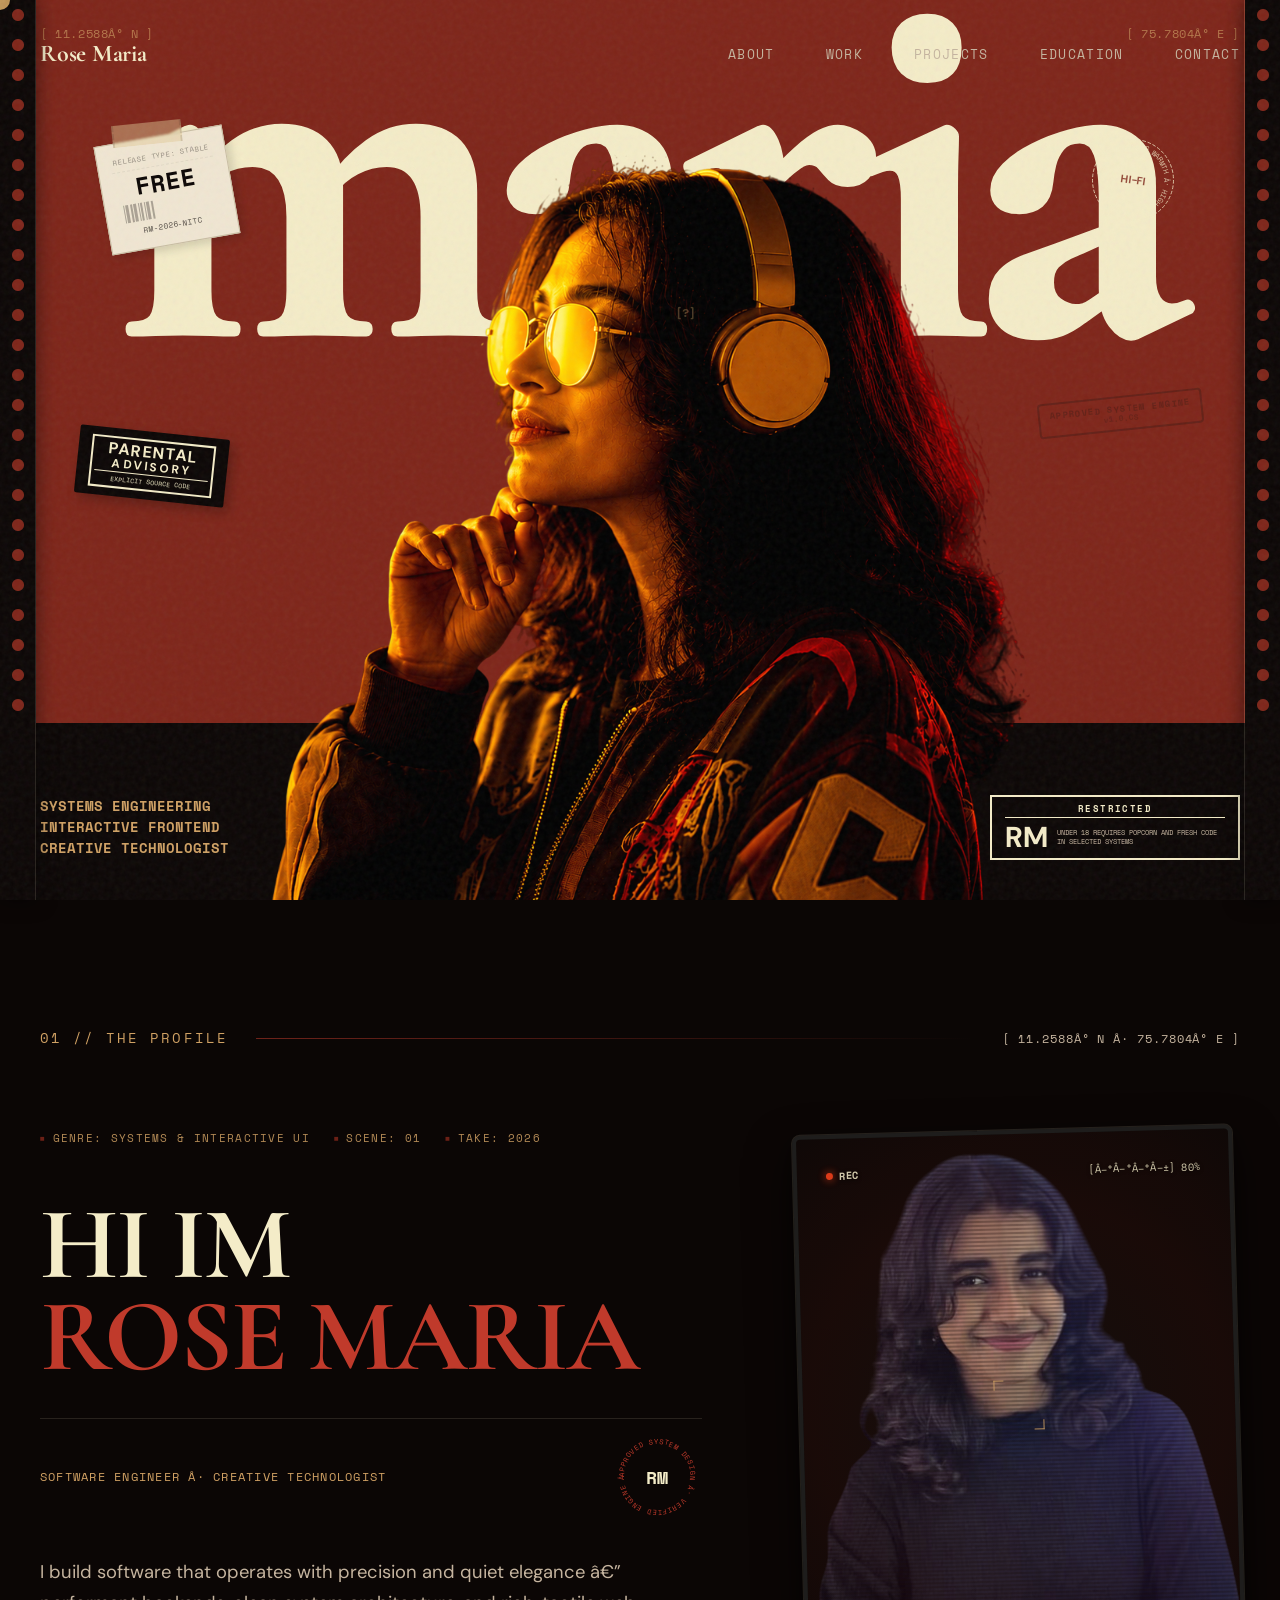
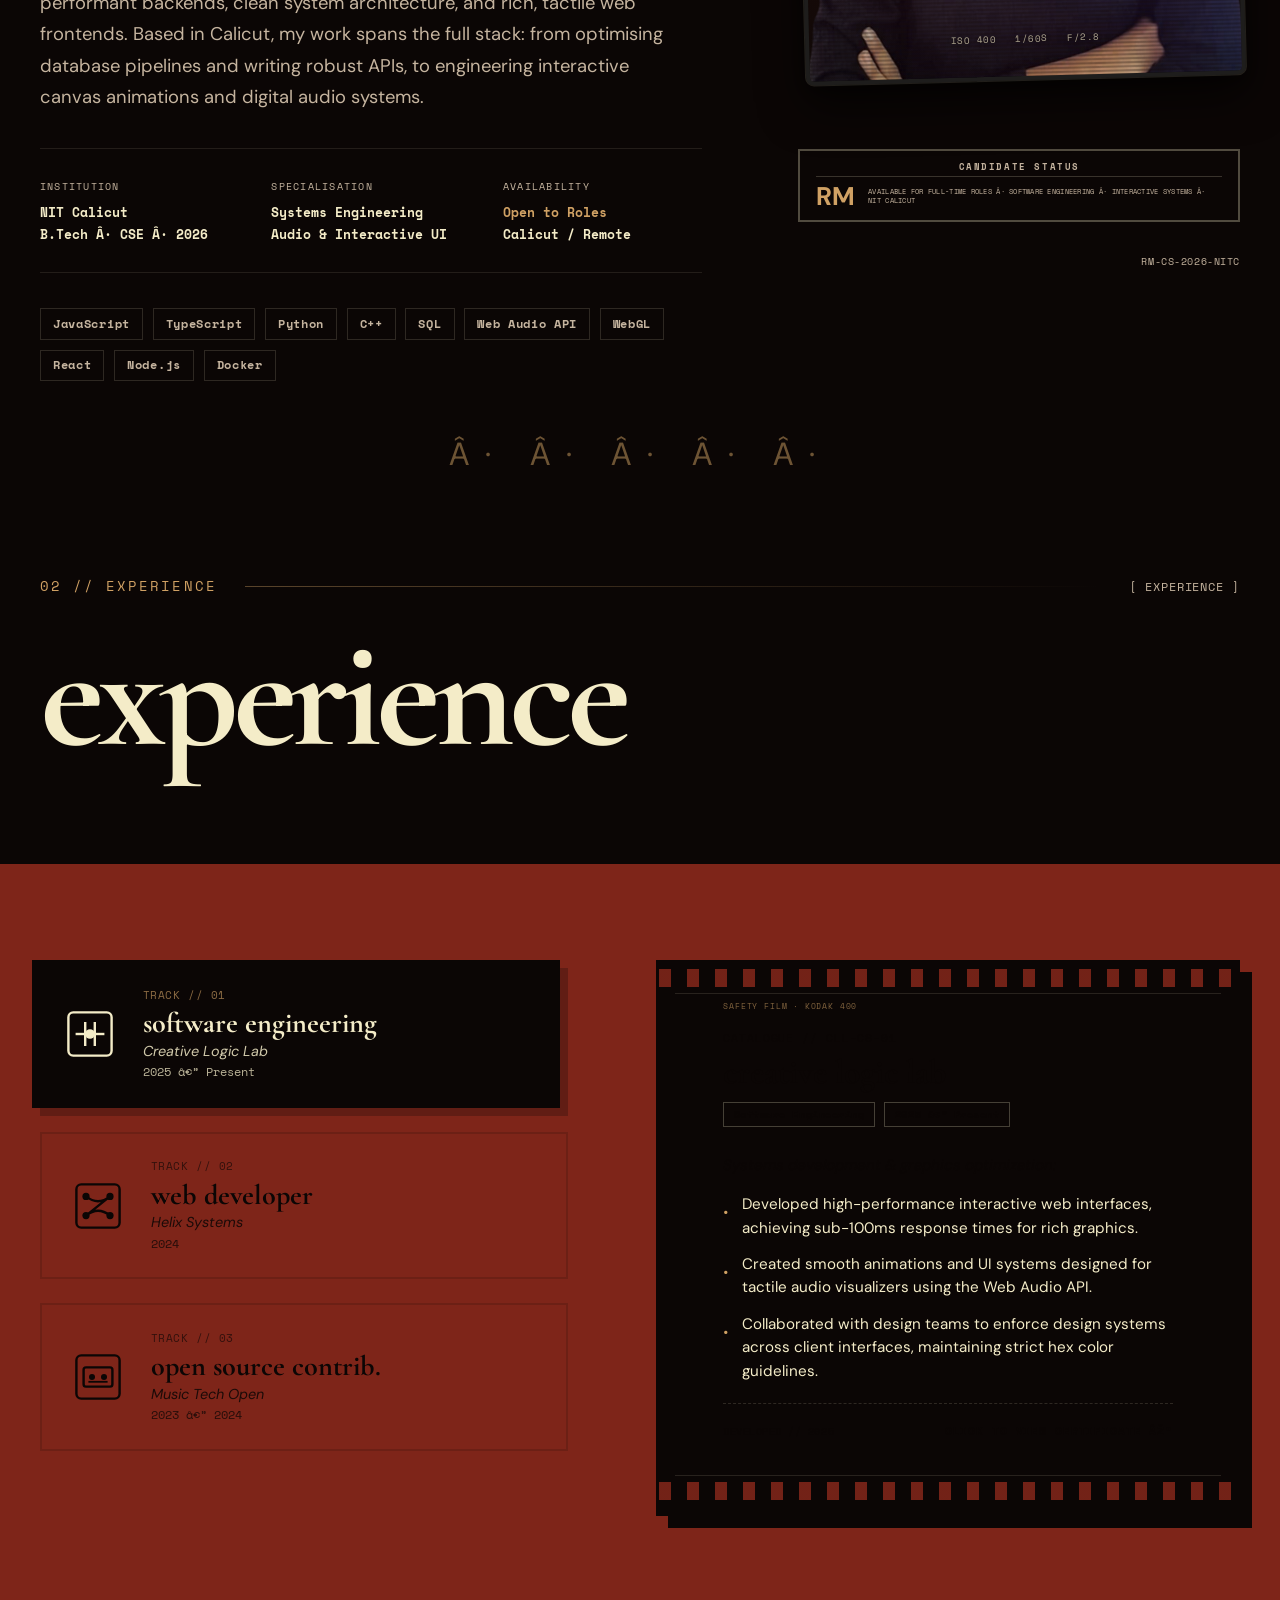
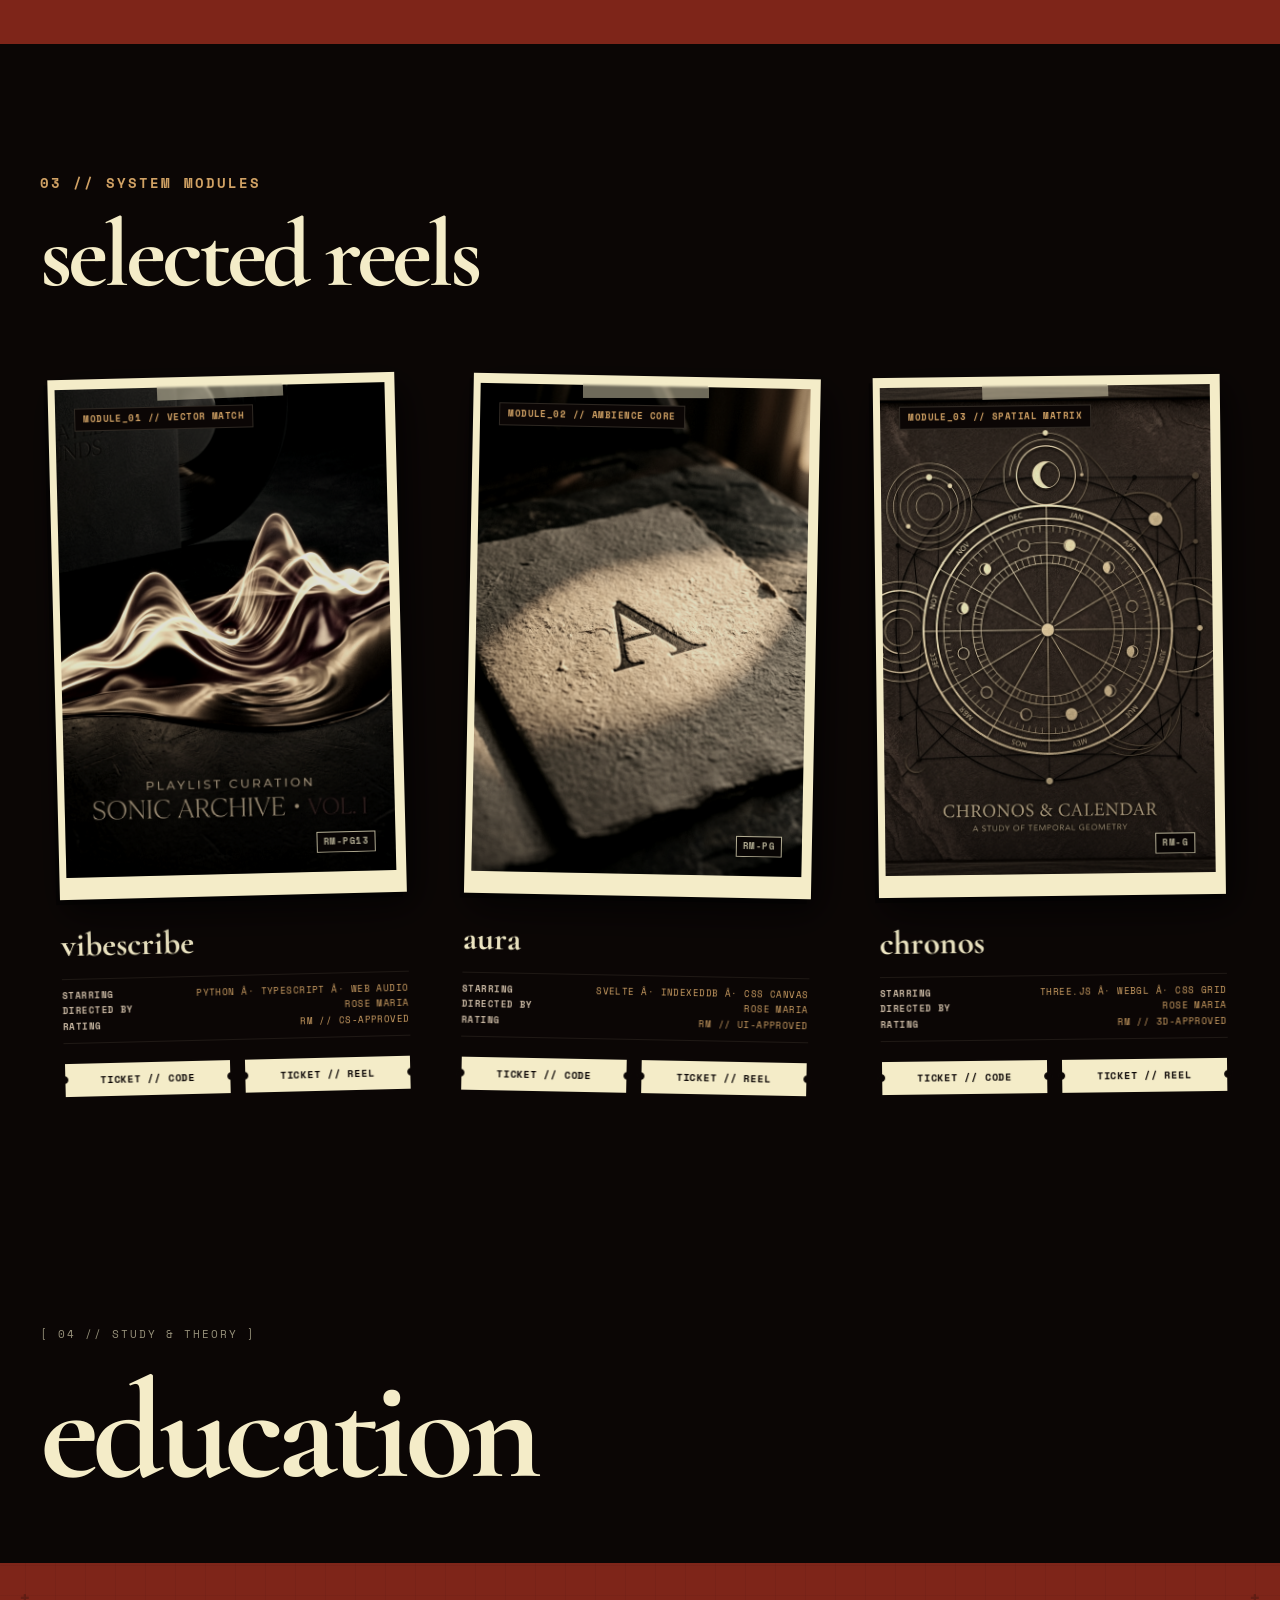
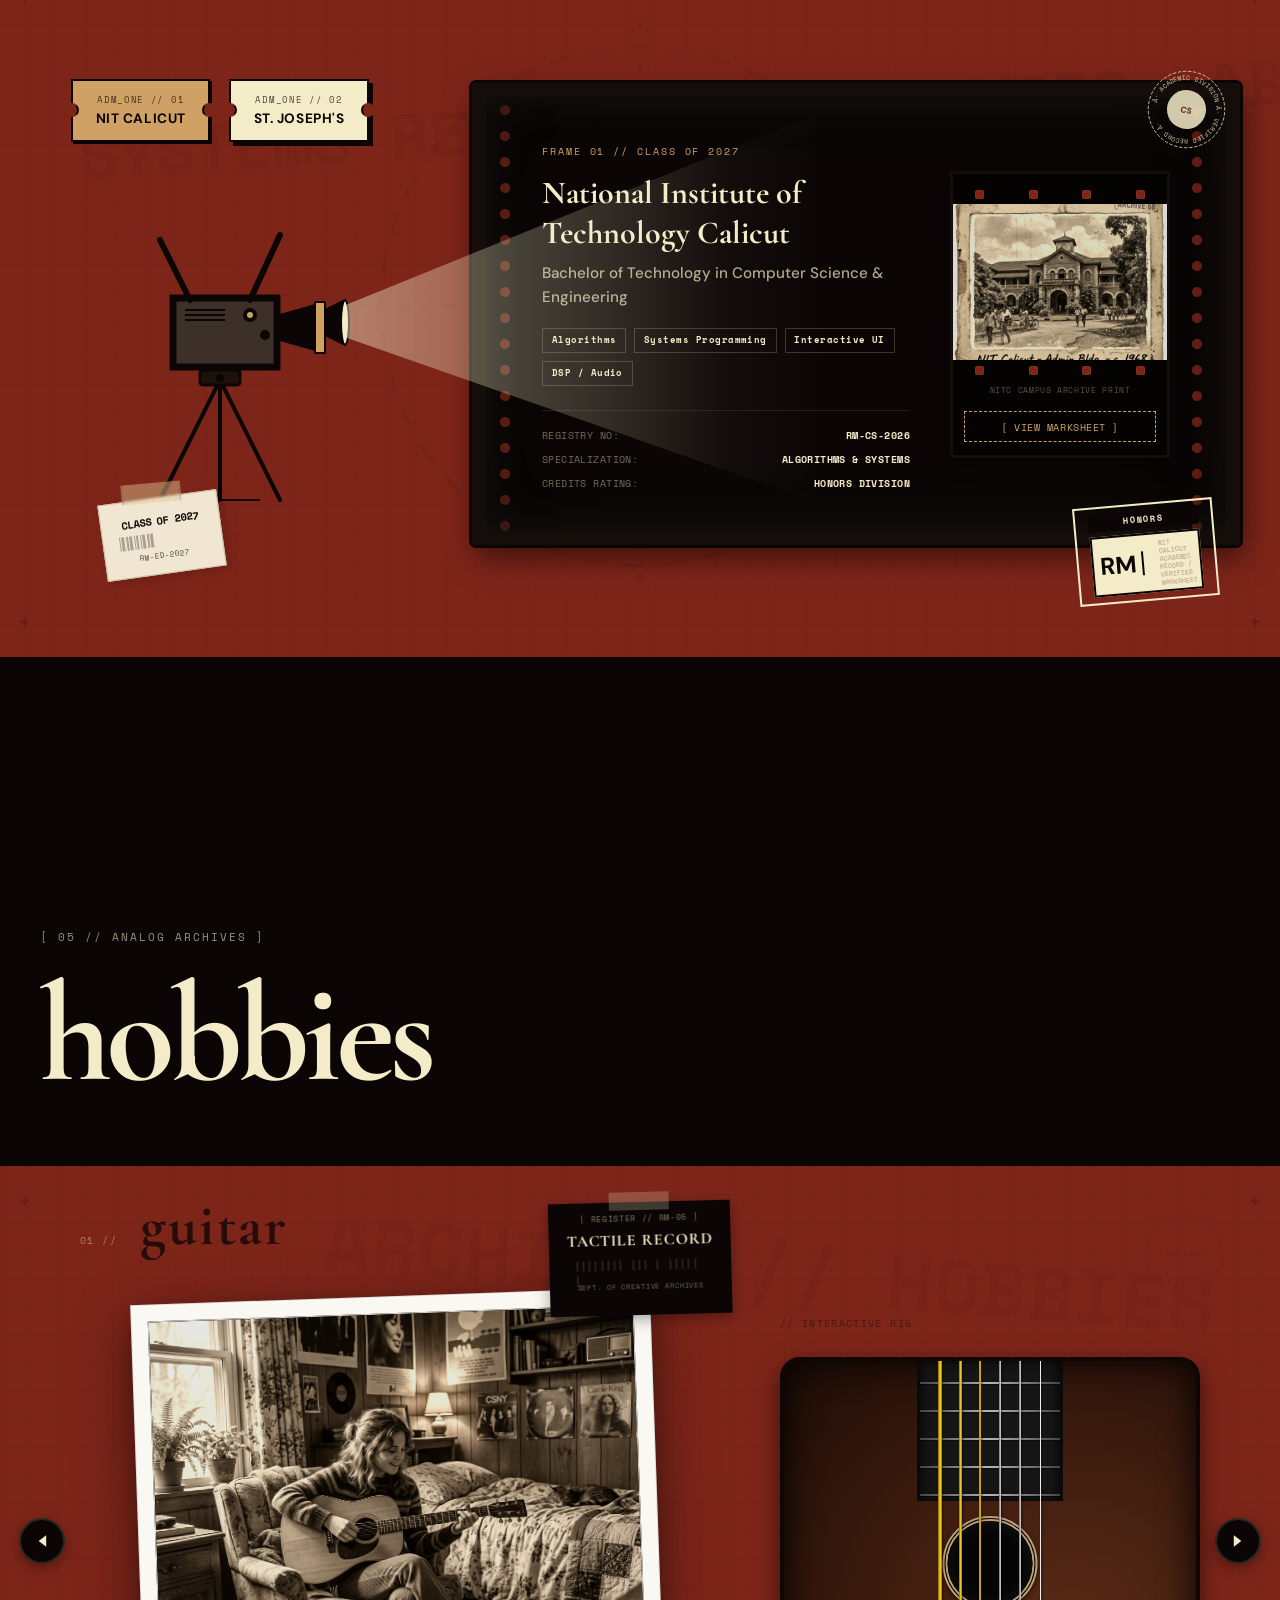
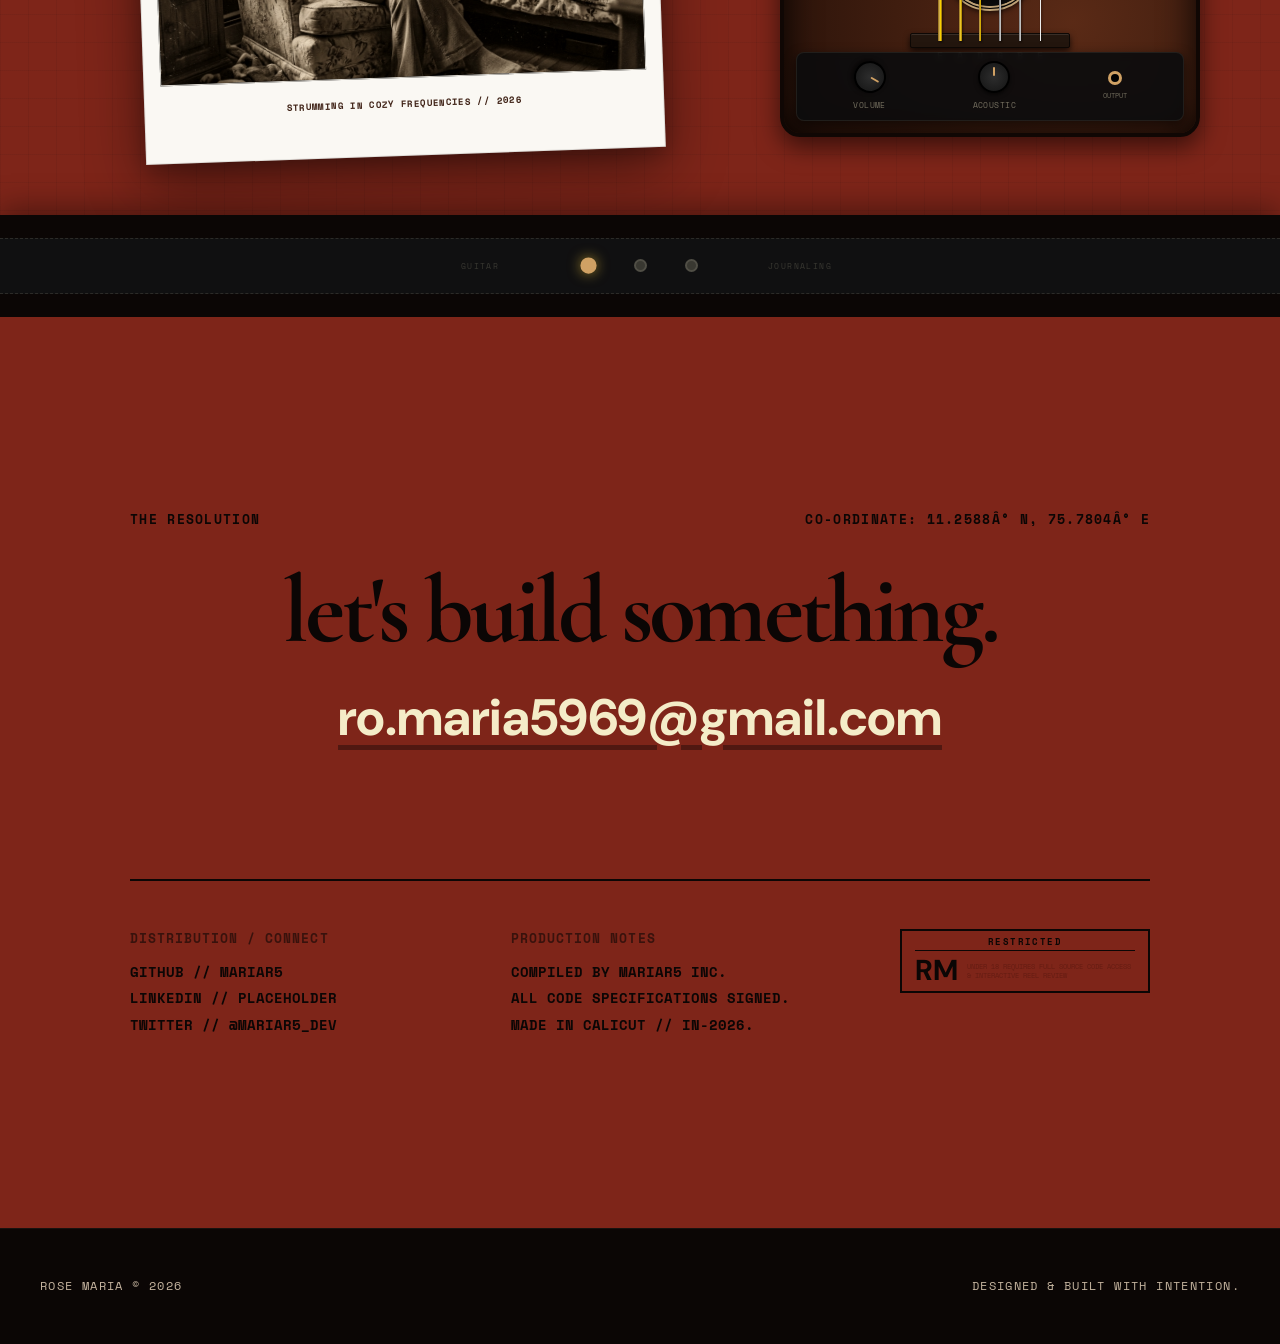
==== commit 868fab1c: "Update hobbies section to 3 tabs" ====
--- a/index.html
+++ b/index.html
@@ -4,7 +4,7 @@
 <head>
   <meta charset="UTF-8">
   <meta name="viewport" content="width=device-width, initial-scale=1.0">
-  <title>rose maria — portfolio</title>
+  <title>rose maria â€” portfolio</title>
   <meta name="description"
     content="Personal portfolio of Rose Maria, systems engineer and music enthusiast based in Calicut. Inspired by retro-vintage print, vinyl covers, and analog warmth.">
 
@@ -61,8 +61,8 @@
         </h1>
 
         <!-- monospaced coordinates / camera viewfinder corners -->
-        <div class="viewfinder-top-left">[ 11.2588° N ]</div>
-        <div class="viewfinder-top-right">[ 75.7804° E ]</div>
+        <div class="viewfinder-top-left">[ 11.2588Â° N ]</div>
+        <div class="viewfinder-top-right">[ 75.7804Â° E ]</div>
 
       </div>
 
@@ -180,7 +180,7 @@
         <svg viewBox="0 0 100 100" class="hifi-svg">
           <circle cx="50" cy="50" r="45" fill="none" stroke="currentColor" stroke-dasharray="4 2" />
           <text font-family="Space Mono" font-size="8" fill="currentColor">
-            <textPath href="#hifiPath">ORIGINAL ANALOG WARMTH · HIGH FIDELITY · </textPath>
+            <textPath href="#hifiPath">ORIGINAL ANALOG WARMTH Â· HIGH FIDELITY Â· </textPath>
           </text>
           <path id="hifiPath" d="M 50,50 m -35,0 a 35,35 0 1,1 70,0 a 35,35 0 1,1 -70,0" fill="none" />
           <circle cx="50" cy="50" r="25" fill="currentColor" />
@@ -201,14 +201,14 @@
     <section id="about" class="about-section panel-split bg-black reveal-on-scroll">
       <div class="about-inner">
 
-        <!-- ── Top: mono label + divider strip ── -->
+        <!-- â”€â”€ Top: mono label + divider strip â”€â”€ -->
         <div class="about-header-strip">
           <span class="section-title-label">01 // the profile</span>
           <div class="about-divider-line"></div>
-          <span class="about-header-coords">[ 11.2588° N · 75.7804° E ]</span>
-        </div>
-
-        <!-- ── Main grid: name block left, circle photo right ── -->
+          <span class="about-header-coords">[ 11.2588Â° N Â· 75.7804Â° E ]</span>
+        </div>
+
+        <!-- â”€â”€ Main grid: name block left, circle photo right â”€â”€ -->
         <div class="about-poster-grid">
 
           <!-- Left: HI IM ROSE MARIA + bio text + credential rows + skills -->
@@ -225,12 +225,12 @@
             <h2 class="about-title-massive">HI IM<br><span>ROSE MARIA</span></h2>
 
             <div class="about-name-sub">
-              <span class="about-name-role">Software Engineer · Creative Technologist</span>
+              <span class="about-name-role">Software Engineer Â· Creative Technologist</span>
               <div class="stamp-badge about-stamp" aria-hidden="true">
                 <svg viewBox="0 0 100 100">
                   <path id="aboutStampPath" d="M 50,50 m -37,0 a 37,37 0 1,1 74,0 a 37,37 0 1,1 -74,0" fill="none" />
                   <text font-family="Space Mono" font-size="7.8" fill="currentColor">
-                    <textPath href="#aboutStampPath" letter-spacing="1">APPROVED SYSTEM DESIGN · VERIFIED ENGINE ·
+                    <textPath href="#aboutStampPath" letter-spacing="1">APPROVED SYSTEM DESIGN Â· VERIFIED ENGINE Â·
                     </textPath>
                   </text>
                 </svg>
@@ -241,7 +241,7 @@
             <!-- Professional bio paragraph -->
             <div class="about-bio-prose">
               <p class="about-bio-body" style="font-size: 1.15rem; line-height: 1.7; max-width: 650px;">
-                I build software that operates with precision and quiet elegance — performant backends, clean system
+                I build software that operates with precision and quiet elegance â€” performant backends, clean system
                 architecture, and rich, tactile web frontends. Based in Calicut, my work spans the full stack: from
                 optimising database pipelines and writing robust APIs, to engineering interactive canvas animations and
                 digital audio systems.
@@ -253,7 +253,7 @@
               <div class="about-cred-col">
                 <span class="cred-label">INSTITUTION</span>
                 <span class="cred-value">NIT Calicut</span>
-                <span class="cred-value">B.Tech · CSE · 2026</span>
+                <span class="cred-value">B.Tech Â· CSE Â· 2026</span>
               </div>
               <div class="about-cred-col">
                 <span class="cred-label">SPECIALISATION</span>
@@ -289,7 +289,7 @@
             <!-- Photo inside vintage Camera Viewfinder container -->
             <div class="about-photo-viewfinder-container">
               <div class="about-viewfinder-frame">
-                <img class="viewfinder-photo-img" src="assets/image copy.png" alt="Rose Maria — Viewfinder Photo"
+                <img class="viewfinder-photo-img" src="assets/image copy.png" alt="Rose Maria â€” Viewfinder Photo"
                   loading="lazy">
 
                 <!-- CRT Viewfinder Overlay and Glare -->
@@ -300,7 +300,7 @@
                 <div class="viewfinder-hud">
                   <div class="hud-top">
                     <span class="hud-rec"><span class="hud-red-dot"></span>REC</span>
-                    <span class="hud-battery">[▰▰▰▱] 80%</span>
+                    <span class="hud-battery">[â–°â–°â–°â–±] 80%</span>
                   </div>
                   <div class="hud-center-crosshair"></div>
                   <div class="hud-bottom">
@@ -318,7 +318,7 @@
               <div class="restricted-body">
                 <div class="restricted-letter">RM</div>
                 <div class="restricted-text-rules">
-                  AVAILABLE FOR FULL-TIME ROLES · SOFTWARE ENGINEERING · INTERACTIVE SYSTEMS · NIT CALICUT
+                  AVAILABLE FOR FULL-TIME ROLES Â· SOFTWARE ENGINEERING Â· INTERACTIVE SYSTEMS Â· NIT CALICUT
                 </div>
               </div>
             </div>
@@ -336,7 +336,7 @@
         </div>
 
       </div>
-      <div class="section-separator">· · · · ·</div>
+      <div class="section-separator">Â· Â· Â· Â· Â·</div>
     </section>
 
     <!-- Section 4: EXPERIENCE (Split Layout: 1/4 Black, 3/4 Red with film strip details) -->
@@ -382,7 +382,7 @@
                   <span class="tab-track-no">TRACK // 01</span>
                   <h4 class="tab-role">Software Engineering</h4>
                   <span class="tab-company">Creative Logic Lab</span>
-                  <span class="tab-duration">2025 — Present</span>
+                  <span class="tab-duration">2025 â€” Present</span>
                 </div>
               </button>
 
@@ -427,7 +427,7 @@
                   <span class="tab-track-no">TRACK // 03</span>
                   <h4 class="tab-role">Open Source Contrib.</h4>
                   <span class="tab-company">Music Tech Open</span>
-                  <span class="tab-duration">2023 — 2024</span>
+                  <span class="tab-duration">2023 â€” 2024</span>
                 </div>
               </button>
 
@@ -454,7 +454,7 @@
                         <h4 class="frame-title">Creative Logic Lab</h4>
                         <div class="frame-meta-row">
                           <span class="frame-meta-chip">Software Engineering</span>
-                          <span class="frame-meta-chip">2025 — Present</span>
+                          <span class="frame-meta-chip">2025 â€” Present</span>
                         </div>
                       </div>
                       <div class="frame-body">
@@ -470,7 +470,7 @@
                       </div>
                       <div class="frame-footer">
                         <span class="frame-stamp">DEVELOPED // 2025</span>
-                        <span class="frame-action-prompt">Click to view certificate ➔</span>
+                        <span class="frame-action-prompt">Click to view certificate âž”</span>
                       </div>
                     </div>
                     <div class="frame-edge-bottom"></div>
@@ -490,7 +490,7 @@
                       </div>
                       <div class="frame-footer">
                         <span class="frame-stamp">VERIFIED // RM-CLL-2025</span>
-                        <span class="frame-action-prompt">Click to view details ↵</span>
+                        <span class="frame-action-prompt">Click to view details â†µ</span>
                       </div>
                     </div>
                     <div class="frame-edge-bottom"></div>
@@ -528,7 +528,7 @@
                       </div>
                       <div class="frame-footer">
                         <span class="frame-stamp">DEVELOPED // 2024</span>
-                        <span class="frame-action-prompt">Click to view certificate ➔</span>
+                        <span class="frame-action-prompt">Click to view certificate âž”</span>
                       </div>
                     </div>
                     <div class="frame-edge-bottom"></div>
@@ -547,7 +547,7 @@
                       </div>
                       <div class="frame-footer">
                         <span class="frame-stamp">VERIFIED // RM-HXS-2024</span>
-                        <span class="frame-action-prompt">Click to view details ↵</span>
+                        <span class="frame-action-prompt">Click to view details â†µ</span>
                       </div>
                     </div>
                     <div class="frame-edge-bottom"></div>
@@ -570,7 +570,7 @@
                         <h4 class="frame-title">Music Tech Open</h4>
                         <div class="frame-meta-row">
                           <span class="frame-meta-chip">Open Source</span>
-                          <span class="frame-meta-chip">2023 — 2024</span>
+                          <span class="frame-meta-chip">2023 â€” 2024</span>
                         </div>
                       </div>
                       <div class="frame-body">
@@ -586,7 +586,7 @@
                       </div>
                       <div class="frame-footer">
                         <span class="frame-stamp">DEVELOPED // 2024</span>
-                        <span class="frame-action-prompt">Click to view certificate ➔</span>
+                        <span class="frame-action-prompt">Click to view certificate âž”</span>
                       </div>
                     </div>
                     <div class="frame-edge-bottom"></div>
@@ -606,7 +606,7 @@
                       </div>
                       <div class="frame-footer">
                         <span class="frame-stamp">VERIFIED // RM-MTOI-2024</span>
-                        <span class="frame-action-prompt">Click to view details ↵</span>
+                        <span class="frame-action-prompt">Click to view details â†µ</span>
                       </div>
                     </div>
                     <div class="frame-edge-bottom"></div>
@@ -659,7 +659,7 @@
 
             <!-- Retro Billing Credits block -->
             <div class="project-billing">
-              <div class="billing-line"><span class="role">STARRING</span> <span class="names">Python · TypeScript · Web
+              <div class="billing-line"><span class="role">STARRING</span> <span class="names">Python Â· TypeScript Â· Web
                   Audio</span></div>
               <div class="billing-line"><span class="role">DIRECTED BY</span> <span class="names">Rose Maria</span>
               </div>
@@ -708,7 +708,7 @@
 
             <!-- Retro Billing Credits block -->
             <div class="project-billing">
-              <div class="billing-line"><span class="role">STARRING</span> <span class="names">Svelte · IndexedDB · CSS
+              <div class="billing-line"><span class="role">STARRING</span> <span class="names">Svelte Â· IndexedDB Â· CSS
                   Canvas</span></div>
               <div class="billing-line"><span class="role">DIRECTED BY</span> <span class="names">Rose Maria</span>
               </div>
@@ -757,7 +757,7 @@
 
             <!-- Retro Billing Credits block -->
             <div class="project-billing">
-              <div class="billing-line"><span class="role">STARRING</span> <span class="names">Three.js · WebGL · CSS
+              <div class="billing-line"><span class="role">STARRING</span> <span class="names">Three.js Â· WebGL Â· CSS
                   Grid</span></div>
               <div class="billing-line"><span class="role">DIRECTED BY</span> <span class="names">Rose Maria</span>
               </div>
@@ -782,7 +782,7 @@
     <!-- Section 3: EDUCATION (Retro Film Projector / Canvas Screen) -->
     <section id="education" class="education-section reveal-on-scroll">
 
-      <!-- Top 1/4 black panel — heading -->
+      <!-- Top 1/4 black panel â€” heading -->
       <div class="edu-top-panel">
         <span class="edu-label-code">[ 04 // STUDY &amp; THEORY ]</span>
         <h2 class="edu-headline">education</h2>
@@ -833,7 +833,7 @@
           <svg viewBox="0 0 100 100">
             <circle cx="50" cy="50" r="45" fill="none" stroke="currentColor" stroke-dasharray="4 2" />
             <text font-family="Space Mono" font-size="7.5" fill="currentColor">
-              <textPath href="#eduStampPath">· ACADEMIC DIVISION · VERIFIED RECORD · </textPath>
+              <textPath href="#eduStampPath">Â· ACADEMIC DIVISION Â· VERIFIED RECORD Â· </textPath>
             </text>
             <path id="eduStampPath" d="M 50,50 m -35,0 a 35,35 0 1,1 70,0 a 35,35 0 1,1 -70,0" fill="none" />
             <circle cx="50" cy="50" r="23" fill="currentColor" />
@@ -1046,253 +1046,304 @@
 
       </div><!-- /edu-bottom-panel -->
 
-      <div class="section-separator-black">· · · · ·</div>
+      <div class="section-separator-black">Â· Â· Â· Â· Â·</div>
     </section>
 
-    <!-- Section 6: HOBBIES (Tactile Analog Console Drawer) -->
+    <!-- Section 6: HOBBIES â€” Retro Scrapbook Slide Archive -->
+
     <section id="hobbies" class="hobbies-section reveal-on-scroll">
       
-      <!-- Top 1/4 black panel — heading -->
+      <!-- Top 1/4 black panel â€” heading -->
       <div class="hobbies-top-panel">
         <span class="hobbies-label-code">[ 05 // ANALOG ARCHIVES ]</span>
         <h2 class="hobbies-headline">hobbies</h2>
       </div>
 
-      <!-- Bottom 3/4 terracotta red panel with tactile console wrapper -->
+      <!-- Bottom panel: Full terracotta red stage -->
       <div class="hobbies-bottom-panel">
-        
-        <!-- Subtle drafting elements similar to Education section to link themes -->
-        <div class="hobbies-bg-watermark">TRACKS // FREQUENCIES</div>
+
+        <!-- Ambient decorations -->
+        <div class="hobbies-bg-watermark">ARCHIVES // HOBBIES</div>
         <div class="hobbies-corner-mark mark-top-left">+</div>
         <div class="hobbies-corner-mark mark-top-right">+</div>
         <div class="hobbies-corner-mark mark-bottom-left">+</div>
         <div class="hobbies-corner-mark mark-bottom-right">+</div>
 
-        <div class="console-wrapper">
-          <div class="console-wood-bezel"></div>
-          
-          <div class="hobbies-console-grid">
-            
-            <!-- Left Panel: Vintage Mixer Strip Console -->
-            <div class="console-mixer-panel">
-              <div class="mixer-header">
-                <span class="mixer-logo">MARIAR5 // AUDIO</span>
-                <span class="mixer-status">STATUS: STANDBY</span>
-              </div>
-              
-              <div class="mixer-faders-list" role="tablist" aria-label="Hobby Selector Channels">
-                
-                <!-- Tab 1: Guitar -->
-                <button class="mixer-fader-item active" data-hobby="guitar" role="tab" aria-selected="true" aria-controls="deck-guitar">
-                  <div class="fader-channel">CH_01</div>
-                  <div class="fader-track-visual">
-                    <div class="fader-groove"></div>
-                    <div class="fader-handle" style="top: 20%;"></div>
-                  </div>
-                  <div class="fader-info">
-                    <span class="fader-cat">GUITAR</span>
-                    <span class="fader-title">STRUM &amp; SYNTH</span>
-                  </div>
-                </button>
-
-                <!-- Tab 2: Journaling -->
-                <button class="mixer-fader-item" data-hobby="journal" role="tab" aria-selected="false" aria-controls="deck-journal">
-                  <div class="fader-channel">CH_02</div>
-                  <div class="fader-track-visual">
-                    <div class="fader-groove"></div>
-                    <div class="fader-handle" style="top: 50%;"></div>
-                  </div>
-                  <div class="fader-info">
-                    <span class="fader-cat">JOURNALING</span>
-                    <span class="fader-title">INK &amp; TYPE</span>
-                  </div>
-                </button>
-
-                <!-- Tab 3: Bike Rides -->
-                <button class="mixer-fader-item" data-hobby="bike" role="tab" aria-selected="false" aria-controls="deck-bike">
-                  <div class="fader-channel">CH_03</div>
-                  <div class="fader-track-visual">
-                    <div class="fader-groove"></div>
-                    <div class="fader-handle" style="top: 80%;"></div>
-                  </div>
-                  <div class="fader-info">
-                    <span class="fader-cat">BIKE RIDES</span>
-                    <span class="fader-title">OPEN TRAILS</span>
-                  </div>
-                </button>
-
-              </div>
-            </div><!-- /console-mixer-panel -->
-
-            <!-- Right Panel: Deck Display Screen -->
-            <div class="console-deck-panel">
-              
-              <!-- Deck 1: Guitar -->
-              <div class="hobby-deck active" id="deck-guitar" role="tabpanel" aria-label="Guitar Interface">
-                <div class="guitar-amp-frame">
-                  <div class="amp-speaker-grill">
-                    <div class="amp-logo">NITC-AMPS</div>
+        <!-- Floating archive sticker centered at top -->
+        <div class="hobbies-scrap-sticker">
+          <div class="hobbies-sticker-tape"></div>
+          <span class="sticker-mono">[ REGISTER // RM-05 ]</span>
+          <span class="sticker-title">TACTILE RECORD</span>
+          <div class="sticker-barcode">|||||||| ||| | ||||| |</div>
+          <span class="sticker-meta">DEPT. OF CREATIVE ARCHIVES</span>
+        </div>
+
+        <!-- Ink stamp -->
+        <div class="hobbies-ink-stamp"></div>
+
+        <!-- Navigation Arrows -->
+        <button class="hobbies-arrow-btn arrow-left" id="btnHobbiesPrev" aria-label="Previous hobby slide">
+          <svg viewBox="0 0 24 24" width="20" height="20" fill="currentColor">
+            <polygon points="17,5 8,12 17,19"/>
+          </svg>
+        </button>
+
+        <button class="hobbies-arrow-btn arrow-right" id="btnHobbiesNext" aria-label="Next hobby slide">
+          <svg viewBox="0 0 24 24" width="20" height="20" fill="currentColor">
+            <polygon points="7,5 16,12 7,19"/>
+          </svg>
+        </button>
+
+        <!-- Horizontal slide viewport -->
+        <div class="hobbies-slides-viewport">
+          <div class="hobbies-slides-track" id="hobbiesSlidesTrack">
+
+            <!-- â”€â”€ SLIDE 1: GUITAR â”€â”€ -->
+            <div class="hobby-slide" data-slide-idx="0">
+              <!-- Slide title overlay -->
+              <div class="hobby-slide-title-wrap">
+                <span class="hobby-slide-num">01 //</span>
+                <span class="hobby-slide-name">guitar</span>
+              </div>
+
+              <div class="hobby-stage">
+                <!-- Polaroid photo (dominant) -->
+                <div class="hobby-photo-col">
+                  <div class="hobby-polaroid-frame polaroid-tilt-left">
+                    <div class="polaroid-image-wrapper">
+                      <img src="assets/hobby_guitar.png" alt="Rose Maria playing guitar" class="hobby-personal-photo">
+                    </div>
+                    <span class="polaroid-caption">STRUMMING IN COZY FREQUENCIES // 2026</span>
+                  </div>
+                </div>
+
+                <!-- Interactive guitar neck/body widget (side) -->
+                <div class="hobby-widget-col">
+                  <span class="widget-header-label">// interactive rig</span>
+                  <div class="guitar-widget-frame">
+                    <!-- Neck & Fretboard -->
+                    <div class="guitar-neck">
+                      <div class="guitar-fretboard">
+                        <div class="fret-line" style="top: 15%;"></div>
+                        <div class="fret-line" style="top: 35%;"></div>
+                        <div class="fret-line" style="top: 55%;"></div>
+                        <div class="fret-line" style="top: 75%;"></div>
+                        <div class="fret-line" style="top: 95%;"></div>
+                      </div>
+                    </div>
                     
-                    <!-- Guitar Strings Strum Board -->
+                    <!-- Body Base elements -->
+                    <div class="guitar-body-base">
+                      <div class="guitar-soundhole">
+                        <div class="soundhole-inner"></div>
+                      </div>
+                      <div class="guitar-bridge"></div>
+                    </div>
+
+                    <!-- 6 Strings (Low to High tuning EADGBE) -->
                     <div class="guitar-strings-board">
                       <div class="guitar-string-wrapper" data-string="0">
-                        <div class="guitar-string"></div>
-                        <span class="string-note-label">E (Low)</span>
+                        <div class="guitar-string string-thick-5"></div>
+                        <span class="string-note-label">E</span>
                       </div>
                       <div class="guitar-string-wrapper" data-string="1">
-                        <div class="guitar-string"></div>
+                        <div class="guitar-string string-thick-4"></div>
                         <span class="string-note-label">A</span>
                       </div>
                       <div class="guitar-string-wrapper" data-string="2">
-                        <div class="guitar-string"></div>
+                        <div class="guitar-string string-thick-3"></div>
                         <span class="string-note-label">D</span>
                       </div>
                       <div class="guitar-string-wrapper" data-string="3">
-                        <div class="guitar-string"></div>
+                        <div class="guitar-string string-thick-2"></div>
                         <span class="string-note-label">G</span>
                       </div>
-                    </div>
-                  </div>
-                  
-                  <!-- Amp Control Knobs Panel -->
-                  <div class="amp-controls-bar">
-                    <div class="control-knob-wrapper">
-                      <div class="knob-dial" id="knobVolume" style="transform: rotate(0deg);" tabindex="0" role="slider" aria-valuenow="5" aria-valuemin="1" aria-valuemax="10" aria-label="Synth Volume">
-                        <div class="knob-pointer"></div>
-                      </div>
-                      <span class="knob-label">VOLUME</span>
-                    </div>
-
-                    <div class="control-knob-wrapper">
-                      <div class="knob-dial" id="knobTone" style="transform: rotate(45deg);" tabindex="0" role="slider" aria-valuenow="7" aria-valuemin="1" aria-valuemax="10" aria-label="Synth Tone">
-                        <div class="knob-pointer"></div>
-                      </div>
-                      <span class="knob-label">TONE</span>
-                    </div>
-                    
-                    <div class="amp-jacks">
-                      <div class="input-jack active"></div>
-                      <span class="jack-label">INPUT</span>
-                    </div>
-                  </div>
-                </div>
-              </div><!-- /deck-guitar -->
-
-              <!-- Deck 2: Journaling -->
-              <div class="hobby-deck" id="deck-journal" role="tabpanel" aria-label="Journal Interface" style="display: none;">
-                <div class="notebook-frame">
-                  <div class="notebook-left-page">
-                    <div class="notebook-header-meta">DATE: 11-06-2026 // TIME: 16:09</div>
-                    <h4 class="notebook-h4">the quill &amp; ink</h4>
-                    <p class="notebook-entry-text">
-                      Journaling is where system noise settles into structured prose. I collect retro stamps, record vinyl notes, and keep typewriter drafts of equations and design scripts. Writing by hand bridges the gap between hardware execution and human expression.
-                    </p>
-                    
-                    <div class="notebook-photo-frame">
-                      <div class="notebook-photo-img-wrapper">
-                        <img src="assets/nitc_retro_print.png" alt="Analog setup print" class="notebook-photo">
-                      </div>
-                      <span class="notebook-photo-caption">STUDIO DESK PRINT</span>
-                    </div>
-                  </div>
-
-                  <div class="notebook-right-page">
+                      <div class="guitar-string-wrapper" data-string="4">
+                        <div class="guitar-string string-thick-1"></div>
+                        <span class="string-note-label">B</span>
+                      </div>
+                      <div class="guitar-string-wrapper" data-string="5">
+                        <div class="guitar-string string-thick-0"></div>
+                        <span class="string-note-label">E</span>
+                      </div>
+                    </div>
+
+                    <!-- Guitar Controls Plate -->
+                    <div class="guitar-controls-panel">
+                      <div class="control-knob-wrapper">
+                        <div class="knob-dial" id="knobVolume" style="transform: rotate(120deg);" tabindex="0" role="slider" aria-valuenow="5" aria-valuemin="1" aria-valuemax="10" aria-label="Volume">
+                          <div class="knob-pointer"></div>
+                        </div>
+                        <span class="knob-label">VOLUME</span>
+                      </div>
+                      
+                      <div class="control-knob-wrapper">
+                        <div class="knob-dial" id="knobTone" style="transform: rotate(0deg);" tabindex="0" role="slider" aria-valuenow="1" aria-valuemin="1" aria-valuemax="4" aria-label="Guitar Sound Type">
+                          <div class="knob-pointer"></div>
+                        </div>
+                        <span class="knob-label" id="guitarToneLabel">ACOUSTIC</span>
+                      </div>
+
+                      <div class="guitar-jack">
+                        <div class="input-jack active"></div>
+                        <span class="jack-label">OUTPUT</span>
+                      </div>
+                    </div>
+                  </div>
+                </div>
+              </div>
+            </div><!-- /slide-guitar -->
+
+            <!-- â”€â”€ SLIDE 2: JOURNALING â”€â”€ -->
+            <div class="hobby-slide" data-slide-idx="1">
+              <!-- Slide title overlay -->
+              <div class="hobby-slide-title-wrap">
+                <span class="hobby-slide-num">02 //</span>
+                <span class="hobby-slide-name">journaling</span>
+              </div>
+
+              <div class="hobby-stage stage-reverse">
+                <!-- Interactive typewriter (side â€” left via reverse) -->
+                <div class="hobby-widget-col">
+                  <span class="widget-header-label">// type your thoughts</span>
+                  <div class="typewriter-paper-sheet">
                     <div class="typewriter-carriage-roller"></div>
-                    <div class="typewriter-paper-sheet">
-                      <span class="typewriter-label">TYPE TO CONSOLE //</span>
-                      <textarea class="typewriter-input" id="typewriterTextArea" placeholder="Start typing on your keyboard to test mechanical keystrokes..." maxlength="300" aria-label="Typewriter simulator input"></textarea>
-                      <div class="typewriter-char-counter"><span id="charCount">0</span> / 300 CHARS</div>
-                    </div>
-                  </div>
-                </div>
-              </div><!-- /deck-journal -->
-
-              <!-- Deck 3: Bike Rides -->
-              <div class="hobby-deck" id="deck-bike" role="tabpanel" aria-label="Bike Rides Interface" style="display: none;">
-                <div class="bike-dashboard">
-                  
-                  <!-- Left side: Speedometer and Odometer -->
-                  <div class="bike-stats-panel">
-                    <div class="speedometer-bezel">
-                      <svg class="speedometer-svg" viewBox="0 0 160 160">
-                        <circle cx="80" cy="80" r="70" fill="none" stroke="#0B0605" stroke-width="6" />
-                        <path d="M 30 130 A 70 70 0 1 1 130 130" fill="none" stroke="var(--text-cream)" stroke-width="2" stroke-dasharray="2 4" />
-                        <!-- Speedometer ticks -->
-                        <text x="25" y="115" class="speedo-tick">0</text>
-                        <text x="25" y="70" class="speedo-tick">20</text>
-                        <text x="50" y="35" class="speedo-tick">40</text>
-                        <text x="110" y="35" class="speedo-tick">60</text>
-                        <text x="135" y="70" class="speedo-tick">80</text>
-                        <text x="130" y="115" class="speedo-tick">100</text>
-                        
-                        <!-- Rotating indicator needle -->
-                        <line x1="80" y1="80" x2="80" y2="25" stroke="var(--bg-terracotta)" stroke-width="3" id="speedoNeedle" style="transform-origin: 80px 80px; transform: rotate(-120deg); transition: transform 0.8s cubic-bezier(0.25, 0.46, 0.45, 0.94);" />
-                        <circle cx="80" cy="80" r="8" fill="#0B0605" />
-                        <circle cx="80" cy="80" r="3" fill="var(--accent-gold)" />
-                      </svg>
-                      <span class="speedometer-unit">KM/H</span>
-                    </div>
-
-                    <!-- Mechanical style odometer roll-up -->
-                    <div class="odometer-box">
-                      <div class="odometer-digit" id="odoDigit0"><span>0</span></div>
-                      <div class="odometer-digit" id="odoDigit1"><span>2</span></div>
-                      <div class="odometer-digit" id="odoDigit2"><span>4</span></div>
-                      <div class="odometer-digit" id="odoDigit3"><span>8</span></div>
-                      <span class="odometer-unit-label">TOTAL KM</span>
-                    </div>
-                  </div>
-
-                  <!-- Right side: Vintage roadmap trails -->
-                  <div class="bike-map-panel">
-                    <div class="map-inner-frame">
-                      <div class="map-grid-lines"></div>
-                      <div class="map-trail-line"></div>
-                      
-                      <!-- Clickable coordinates pins -->
-                      <button class="map-pin-btn active" data-route="coast" data-km="12" data-speed="22" style="top: 25%; left: 30%;" aria-label="Calicut Beach Trail Pin">
-                        <span class="pin-marker"></span>
-                        <span class="pin-coord">[ CH // BC ]</span>
+                    <span class="typewriter-label">TYPE TO CONSOLE //</span>
+                    <textarea class="typewriter-input" id="typewriterTextArea" placeholder="Start typing to hear mechanical keystrokes..." maxlength="300" aria-label="Typewriter simulator"></textarea>
+                    <div class="typewriter-char-counter"><span id="charCount">0</span> / 300 CHARS</div>
+                  </div>
+                </div>
+
+                <!-- Polaroid photo (dominant â€” right) -->
+                <div class="hobby-photo-col">
+                  <div class="hobby-polaroid-frame polaroid-tilt-right">
+                    <div class="polaroid-image-wrapper">
+                      <img src="assets/hobby_journal.png" alt="Rose Maria journal diary" class="hobby-personal-photo">
+                    </div>
+                    <span class="polaroid-caption">INKS, SCRAPS &amp; ANALOG SHEETS // 2026</span>
+                  </div>
+                </div>
+              </div>
+            </div><!-- /slide-journal -->
+
+            <!-- â”€â”€ SLIDE 3: MUSIC LISTENING â”€â”€ -->
+            <div class="hobby-slide" data-slide-idx="2">
+              <!-- Slide title overlay -->
+              <div class="hobby-slide-title-wrap">
+                <span class="hobby-slide-num">03 //</span>
+                <span class="hobby-slide-name">music</span>
+              </div>
+
+              <div class="hobby-stage">
+                <!-- Polaroid photo (dominant) -->
+                <div class="hobby-photo-col">
+                  <div class="hobby-polaroid-frame polaroid-tilt-left">
+                    <div class="polaroid-image-wrapper">
+                      <img src="assets/hobby_music.png" alt="Rose Maria listening to music" class="hobby-personal-photo">
+                    </div>
+                    <span class="polaroid-caption">VINYL REELS &amp; COZY FREQUENCIES // 2026</span>
+                  </div>
+                </div>
+
+                <!-- Cassette deck + playlist (side) -->
+                <div class="hobby-widget-col">
+                  <span class="widget-header-label">// favorite plays</span>
+                  <div class="cassette-deck-frame">
+                    <div class="playlist-header">
+                      <span class="playlist-title">FAVORITE PLAYS //</span>
+                      <span class="playlist-status" id="playlistStatus">READY</span>
+                    </div>
+
+                    <div class="playlist-songs-list">
+                      <button class="playlist-song-item" data-song-idx="0" aria-label="Play Lost in Retrograde">
+                        <span class="song-num">01</span>
+                        <span class="song-title">Lost in Retrograde</span>
+                        <span class="song-genre">Synthwave</span>
+                        <span class="song-duration">2:14</span>
                       </button>
-
-                      <button class="map-pin-btn" data-route="hills" data-km="45" data-speed="15" style="top: 45%; left: 75%;" aria-label="Wayanad Foothills Trail Pin">
-                        <span class="pin-marker"></span>
-                        <span class="pin-coord">[ GH // WY ]</span>
+                      <button class="playlist-song-item" data-song-idx="1" aria-label="Play Starlight Arpeggio">
+                        <span class="song-num">02</span>
+                        <span class="song-title">Starlight Arpeggio</span>
+                        <span class="song-genre">Chiptune</span>
+                        <span class="song-duration">1:48</span>
                       </button>
-
-                      <button class="map-pin-btn" data-route="lake" data-km="24" data-speed="18" style="top: 75%; left: 45%;" aria-label="Mavoor Wetlands Trail Pin">
-                        <span class="pin-marker"></span>
-                        <span class="pin-coord">[ MV // WL ]</span>
+                      <button class="playlist-song-item" data-song-idx="2" aria-label="Play Calicut Rain">
+                        <span class="song-num">03</span>
+                        <span class="song-title">Calicut Rain</span>
+                        <span class="song-genre">Ambient</span>
+                        <span class="song-duration">3:05</span>
                       </button>
-
-                      <!-- Polaroid Photo preview showing current route snap -->
-                      <div class="map-photo-preview" id="mapPhotoPreview">
-                        <div class="photo-preview-img-wrapper">
-                          <img src="assets/st_josephs_retro_print.png" alt="Route preview print" id="routePreviewImg">
+                      <button class="playlist-song-item" data-song-idx="3" aria-label="Play Cozy Fireplace">
+                        <span class="song-num">04</span>
+                        <span class="song-title">Cozy Fireplace</span>
+                        <span class="song-genre">Lofi Pad</span>
+                        <span class="song-duration">2:20</span>
+                      </button>
+                    </div>
+
+                    <!-- Cassette tape window -->
+                    <div class="cassette-tape-section">
+                      <div class="cassette-body">
+                        <div class="cassette-window">
+                          <div class="tape-reel reel-left" id="tapeReelLeft"></div>
+                          <div class="tape-reel reel-right" id="tapeReelRight"></div>
                         </div>
-                        <div class="photo-preview-caption" id="routePreviewCaption">CALICUT BEACH ROAD TRAIL</div>
-                      </div>
-                    </div>
-                  </div>
-
-                </div>
-              </div><!-- /deck-bike -->
-
-            </div><!-- /console-deck-panel -->
-            
-          </div><!-- /hobbies-console-grid -->
-          
-        </div><!-- /console-wrapper -->
+                        <div class="cassette-label-text">TDK-90 // ANALOG SOUNDS</div>
+                      </div>
+                    </div>
+
+                    <!-- Deck transport controls + VU meter -->
+                    <div class="deck-controls-bar">
+                      <button class="deck-control-btn" id="btnDeckPlayPause" aria-label="Play or Pause">
+                        <svg class="play-icon" viewBox="0 0 24 24" width="15" height="15" fill="currentColor">
+                          <polygon points="5 3 19 12 5 21 5 3"/>
+                        </svg>
+                        <svg class="pause-icon" viewBox="0 0 24 24" width="15" height="15" fill="currentColor" style="display: none;">
+                          <rect x="6" y="4" width="4" height="16"/>
+                          <rect x="14" y="4" width="4" height="16"/>
+                        </svg>
+                      </button>
+                      <div class="vu-meter">
+                        <div class="vu-bar" id="vuBar1"></div>
+                        <div class="vu-bar" id="vuBar2"></div>
+                        <div class="vu-bar" id="vuBar3"></div>
+                        <div class="vu-bar" id="vuBar4"></div>
+                        <div class="vu-bar" id="vuBar5"></div>
+                      </div>
+                    </div>
+                  </div>
+                </div>
+              </div>
+            </div><!-- /slide-music -->
+
+          </div><!-- /hobbies-slides-track -->
+        </div><!-- /hobbies-slides-viewport -->
+
+        <!-- Vintage Film Strip Slider Navigation -->
+        <div class="hobbies-film-strip-nav">
+          <div class="film-sprocket-holes-top"></div>
+          <div class="film-strip-inner">
+            <div class="film-dots-container">
+              <button class="film-dot-btn active" data-slide-val="0" aria-label="Guitar slide"></button>
+              <button class="film-dot-btn" data-slide-val="1" aria-label="Journaling slide"></button>
+              <button class="film-dot-btn" data-slide-val="2" aria-label="Music slide"></button>
+            </div>
+            <input type="range" min="0" max="2" value="0" step="1"
+                   class="hobbies-range-slider" id="hobbiesRangeSlider"
+                   aria-label="Hobbies slide controller">
+          </div>
+          <div class="film-sprocket-holes-bottom"></div>
+        </div>
 
       </div><!-- /hobbies-bottom-panel -->
-
-    <!-- Section 7: CONTACT (Solid Terracotta Red Panel with Film Credits Billing Layout) -->
+    </section><!-- /hobbies -->
+
     <section id="contact" class="contact-section panel-split bg-red reveal-on-scroll">
       <div class="contact-box-poster">
 
         <div class="contact-meta-header">
           <span class="meta-label-black">THE RESOLUTION</span>
-          <span class="meta-label-black">CO-ORDINATE: 11.2588° N, 75.7804° E</span>
+          <span class="meta-label-black">CO-ORDINATE: 11.2588Â° N, 75.7804Â° E</span>
         </div>
 
         <h2 class="poster-heading-chunky-black" style="margin-bottom: 2rem;">let's build something.</h2>
--- a/styles/hobbies.css
+++ b/styles/hobbies.css
@@ -1,6 +1,10 @@
 /* ==========================================================================
-   HOBBIES SECTION — Interactive Analog Studio Console Drawer
+   HOBBIES SECTION — Retro Movie-Poster / Old-School Archive
    ========================================================================== */
+
+/* ─────────────────────────────────────────────────────────────
+   SECTION WRAPPER
+   ───────────────────────────────────────────────────────────── */
 .hobbies-section {
   width: 100%;
   overflow: hidden;
@@ -8,9 +12,9 @@
   flex-direction: column;
 }
 
-/* ──────────────────────────────────────────────
-   TOP PANEL — Heading Scheme (Black)
-   ────────────────────────────────────────────── */
+/* ─────────────────────────────────────────────────────────────
+   TOP PANEL — Black heading bar (mirrors Education / Experience)
+   ───────────────────────────────────────────────────────────── */
 .hobbies-top-panel {
   background-color: var(--bg-black);
   padding: 5rem 2.5rem 4.5rem;
@@ -37,7 +41,8 @@
   opacity: 0;
   line-height: 0.85;
   color: var(--text-cream);
-  transition: opacity 1.4s var(--ease-cinematic) 0.1s, letter-spacing 1.4s var(--ease-cinematic) 0.1s;
+  transition: opacity 1.4s var(--ease-cinematic) 0.1s,
+              letter-spacing 1.4s var(--ease-cinematic) 0.1s;
 }
 
 .hobbies-section.revealed .hobbies-headline {
@@ -45,38 +50,40 @@
   letter-spacing: -0.04em;
 }
 
-/* ──────────────────────────────────────────────
-   BOTTOM PANEL — Terracotta Red with Console Bezel
-   ────────────────────────────────────────────── */
+/* ─────────────────────────────────────────────────────────────
+   BOTTOM PANEL — Terracotta canvas (full stage)
+   ───────────────────────────────────────────────────────────── */
 .hobbies-bottom-panel {
   background-color: var(--bg-terracotta);
-  /* Retro drafting grid to match Education background */
-  background-image: 
-    linear-gradient(rgba(11, 6, 5, 0.05) 1px, transparent 1px),
-    linear-gradient(90deg, rgba(11, 6, 5, 0.05) 1px, transparent 1px);
-  background-size: 30px 30px;
-  background-position: center;
-  padding: 5rem 2.5rem 7rem;
+  background-image:
+    linear-gradient(rgba(11, 6, 5, 0.06) 1px, transparent 1px),
+    linear-gradient(90deg, rgba(11, 6, 5, 0.06) 1px, transparent 1px);
+  background-size: 28px 28px;
   position: relative;
-  overflow: visible;
-  display: flex;
-  justify-content: center;
-  align-items: center;
-}
-
-/* Hobbies background decorations */
+  overflow: hidden;
+  display: flex;
+  flex-direction: column;
+  /* Let content fill the screen — typically 85vh+ */
+  min-height: max(80vh, 620px);
+  padding-bottom: 0; /* film strip sits at bottom via flex column */
+}
+
+/* ─────────────────────────────────────────────────────────────
+   AMBIENT DECORATIONS (corner marks, watermark, stamp)
+   ───────────────────────────────────────────────────────────── */
 .hobbies-bg-watermark {
   position: absolute;
   font-family: var(--font-mono);
   font-weight: 700;
-  font-size: clamp(2rem, 5vw, 4rem);
+  font-size: clamp(3rem, 6vw, 6rem);
   color: var(--bg-black);
-  opacity: 0.04;
-  top: 10%;
-  right: 8%;
-  transform: rotate(3deg);
+  opacity: 0.03;
+  top: 6%;
+  right: 5%;
+  transform: rotate(4deg);
   pointer-events: none;
   user-select: none;
+  white-space: nowrap;
 }
 
 .hobbies-corner-mark {
@@ -85,273 +92,412 @@
   font-size: 1.2rem;
   font-weight: 700;
   color: var(--bg-black);
-  opacity: 0.22;
+  opacity: 0.18;
   pointer-events: none;
   user-select: none;
 }
 
-/* ──────────────────────────────────────────────
-   STUDIO CONSOLE CABINET WRAPPER
-   ────────────────────────────────────────────── */
-.console-wrapper {
-  position: relative;
-  width: 100%;
-  max-width: 1180px;
-  margin: 0 auto;
-  background-color: #140d0a; /* Outer dark chassis */
-  /* Wooden console bezel frame */
-  border: 15px solid #2e160a;
-  outline: 4px solid var(--bg-black);
-  border-radius: 4px;
-  box-shadow: 
-    0 25px 55px rgba(0, 0, 0, 0.65), 
-    inset 0 0 40px rgba(0, 0, 0, 0.85);
-  overflow: hidden;
-  z-index: 2;
-}
-
-.console-wood-bezel {
-  position: absolute;
-  inset: 0;
-  border: 2px solid #593120;
-  pointer-events: none;
-  z-index: 10;
-}
-
-/* Mixer Grid Layout */
-.hobbies-console-grid {
-  display: grid;
-  grid-template-columns: 320px 1fr;
-  min-height: 480px;
-  background-color: #1a1a1a;
-}
-
-@media (max-width: 950px) {
-  .hobbies-console-grid {
-    grid-template-columns: 1fr;
-  }
-  
-  .console-mixer-panel {
-    border-right: none !important;
-    border-bottom: 3px double rgba(244, 236, 200, 0.15);
-  }
-}
-
-/* ──────────────────────────────────────────────
-   LEFT MIXER PANEL (Channels Faders)
-   ────────────────────────────────────────────── */
-.console-mixer-panel {
-  background-color: #1f2022; /* Steel fader console */
-  border-right: 3px double rgba(244, 236, 200, 0.15);
-  padding: 1.8rem;
-  display: flex;
-  flex-direction: column;
-  gap: 1.5rem;
-}
-
-.mixer-header {
-  display: flex;
-  flex-direction: column;
+.mark-top-left    { top: 1.2rem;    left: 1.2rem;  }
+.mark-top-right   { top: 1.2rem;    right: 1.2rem; }
+.mark-bottom-left { bottom: 1.2rem; left: 1.2rem;  }
+.mark-bottom-right{ bottom: 1.2rem; right: 1.2rem; }
+
+/* Scrap sticker */
+.hobbies-scrap-sticker {
+  position: absolute;
+  top: 2.2rem;
+  left: 50%;
+  transform: translateX(-50%) rotate(-1.5deg);
+  background-color: var(--bg-black);
+  color: var(--text-cream);
+  padding: 0.6rem 1.1rem 0.8rem;
+  display: flex;
+  flex-direction: column;
+  align-items: center;
   gap: 0.2rem;
-  font-family: var(--font-mono);
-  border-bottom: 2px dashed rgba(244, 236, 200, 0.1);
-  padding-bottom: 1rem;
-}
-
-.mixer-logo {
-  font-size: 0.65rem;
-  color: var(--accent-gold);
-  font-weight: 700;
-  letter-spacing: 0.08em;
-}
-
-.mixer-status {
-  font-size: 0.55rem;
-  color: rgba(244, 236, 200, 0.45);
-}
-
-.mixer-faders-list {
-  display: flex;
-  flex-direction: column;
-  gap: 1.2rem;
-}
-
-/* Mixer Channel Buttons */
-.mixer-fader-item {
-  display: flex;
-  align-items: center;
-  gap: 1rem;
-  background-color: #151617;
-  border: 1px solid rgba(244, 236, 200, 0.08);
-  padding: 1rem 1.2rem;
-  cursor: pointer;
-  outline: none;
-  width: 100%;
-  text-align: left;
-  position: relative;
-  transition: all 0.3s var(--ease-cinematic);
-}
-
-.mixer-fader-item:hover {
-  background-color: #242628;
-  border-color: rgba(244, 236, 200, 0.25);
-}
-
-.mixer-fader-item.active {
-  background-color: var(--bg-black);
-  border-color: var(--accent-gold);
-  box-shadow: inset 0 0 10px rgba(208, 161, 100, 0.15);
-}
-
-.fader-channel {
-  font-family: var(--font-mono);
-  font-size: 0.58rem;
-  color: var(--accent-gold);
-  font-weight: 700;
-}
-
-/* Fader track visual */
-.fader-track-visual {
-  position: relative;
-  width: 16px;
-  height: 48px;
-  background-color: #0c0d0e;
-  border-radius: 8px;
-  flex-shrink: 0;
-  overflow: hidden;
-  border: 1px solid rgba(244, 236, 200, 0.05);
-}
-
-.fader-groove {
-  position: absolute;
-  top: 0;
-  bottom: 0;
+  z-index: 4;
+  min-width: 180px;
+  box-shadow: 0 4px 14px rgba(0,0,0,0.35);
+}
+
+.hobbies-sticker-tape {
+  position: absolute;
+  top: -10px;
   left: 50%;
   transform: translateX(-50%);
-  width: 2px;
-  background-color: #222;
-}
-
-.fader-handle {
-  position: absolute;
+  width: 60px;
+  height: 18px;
+  background-color: rgba(244, 236, 200, 0.22);
+  border-radius: 1px;
+}
+
+.sticker-mono {
+  font-family: var(--font-mono);
+  font-size: 0.52rem;
+  letter-spacing: 0.08em;
+  opacity: 0.5;
+}
+
+.sticker-title {
+  font-family: 'Cormorant Garamond', serif;
+  font-size: 1rem;
+  font-weight: 700;
+  letter-spacing: 0.06em;
+  color: var(--text-cream);
+}
+
+.sticker-barcode {
+  font-family: var(--font-mono);
+  font-size: 0.6rem;
+  letter-spacing: 0.02em;
+  opacity: 0.3;
+}
+
+.sticker-meta {
+  font-family: var(--font-mono);
+  font-size: 0.45rem;
+  letter-spacing: 0.12em;
+  opacity: 0.4;
+}
+
+/* Ink stamp */
+.hobbies-ink-stamp {
+  position: absolute;
+  top: 3rem;
+  right: 3.5rem;
+  width: 80px;
+  height: 80px;
+  border: 3px solid rgba(11, 6, 5, 0.15);
+  border-radius: 50%;
+  opacity: 0.18;
+  pointer-events: none;
+}
+
+.hobbies-ink-stamp::after {
+  content: 'APPROVED';
+  position: absolute;
+  top: 50%;
   left: 50%;
   transform: translate(-50%, -50%);
-  width: 14px;
-  height: 10px;
-  background: linear-gradient(to bottom, #d0a164 0%, #aa7e44 100%);
+  font-family: var(--font-mono);
+  font-size: 0.38rem;
+  letter-spacing: 0.1em;
+  color: var(--bg-black);
+  white-space: nowrap;
+}
+
+/* ─────────────────────────────────────────────────────────────
+   SLIDES — VIEWPORT & TRACK
+   ───────────────────────────────────────────────────────────── */
+.hobbies-slides-viewport {
+  width: 100%;
+  overflow: hidden;
+  position: relative;
+  flex: 1;
+  min-height: 560px;
+}
+
+.hobbies-slides-track {
+  display: flex;
+  flex-wrap: nowrap;      /* keep all slides in one row */
+  width: 100%;
+  height: 100%;
+  min-height: 560px;
+  transition: transform 0.65s cubic-bezier(0.25, 0.46, 0.45, 0.94);
+  will-change: transform;
+}
+
+/* ─────────────────────────────────────────────────────────────
+   INDIVIDUAL HOBBY SLIDE
+   ───────────────────────────────────────────────────────────── */
+.hobby-slide {
+  min-width: 100%;        /* each slide is full viewport width */
+  flex-shrink: 0;
+  box-sizing: border-box;
+  position: relative;     /* contain the absolute title overlay */
+  padding: 7rem 0 2.5rem;
+  display: flex;
+  align-items: flex-start;
+  justify-content: center;
+}
+
+/* ─────────────────────────────────────────────────────────────
+   HOBBY INNER LAYOUT — Full-width, two areas: PHOTO + WIDGET
+   ───────────────────────────────────────────────────────────── */
+.hobby-stage {
+  width: 100%;
+  max-width: 1360px;
+  margin: 0 auto;
+  padding: 0 5rem;
+  display: grid;
+  /* photo takes flexible space, widget has a max of 400px */
+  grid-template-columns: 1fr minmax(340px, 420px);
+  gap: 4rem;
+  align-items: center;
+  box-sizing: border-box;
+  height: 100%;    /* fill available slide height */
+}
+
+/* Journaling slide reverses the order */
+.hobby-stage.stage-reverse {
+  grid-template-columns: minmax(340px, 420px) 1fr;
+}
+
+.hobby-stage.stage-reverse .hobby-photo-col {
+  order: 2;
+}
+
+.hobby-stage.stage-reverse .hobby-widget-col {
+  order: 1;
+}
+
+@media (max-width: 1100px) {
+  .hobby-stage,
+  .hobby-stage.stage-reverse {
+    grid-template-columns: 1fr;
+    padding: 0 2.5rem;
+    gap: 2.5rem;
+    max-width: 680px;
+  }
+
+  .hobby-stage.stage-reverse .hobby-photo-col,
+  .hobby-stage.stage-reverse .hobby-widget-col {
+    order: unset;
+  }
+}
+
+/* ─────────────────────────────────────────────────────────────
+   HOBBY TITLE & META  (floated top-left of each slide)
+   ───────────────────────────────────────────────────────────── */
+.hobby-slide-title-wrap {
+  position: absolute;
+  top: 2rem;
+  left: 0;
+  right: 0;
+  display: flex;
+  align-items: baseline;
+  gap: 1.4rem;
+  padding: 0 5rem;       /* matches hobby-stage padding */
+  pointer-events: none;
+  z-index: 3;
+}
+
+.hobby-slide-num {
+  font-family: var(--font-mono);
+  font-size: 0.65rem;
+  color: rgba(244, 236, 200, 0.45);
+  letter-spacing: 0.14em;
+}
+
+.hobby-slide-name {
+  font-family: 'Cormorant Garamond', serif;
+  font-size: clamp(2rem, 4.5vw, 3.8rem);
+  font-weight: 700;
+  color: var(--bg-black);
+  line-height: 1;
+  letter-spacing: 0.04em;
+  text-shadow: none;
+  opacity: 0.75;
+  text-transform: lowercase;
+}
+
+/* ─────────────────────────────────────────────────────────────
+   PHOTO COLUMN — Polaroid print, dominant
+   ───────────────────────────────────────────────────────────── */
+.hobby-photo-col {
+  display: flex;
+  justify-content: center;
+  align-items: center;
+}
+
+.hobby-polaroid-frame {
+  background-color: #faf8f3;
+  padding: 1rem 1rem 2.8rem;
+  border: 1px solid rgba(0, 0, 0, 0.1);
+  box-shadow:
+    0 20px 60px rgba(0, 0, 0, 0.45),
+    0 6px 20px rgba(0, 0, 0, 0.22),
+    inset 0 1px 0 rgba(255,255,255,0.8);
+  transition: transform 0.45s var(--ease-cinematic),
+              box-shadow 0.45s var(--ease-cinematic);
+  width: 100%;
+  max-width: 520px;
+  display: flex;
+  flex-direction: column;
+  align-items: center;
+}
+
+.polaroid-tilt-left  { transform: rotate(-2deg); }
+.polaroid-tilt-right { transform: rotate(2.5deg); }
+
+.hobby-polaroid-frame:hover {
+  transform: rotate(0deg) scale(1.025) translateY(-6px);
+  box-shadow:
+    0 28px 80px rgba(0, 0, 0, 0.55),
+    0 10px 30px rgba(0, 0, 0, 0.28);
+}
+
+.polaroid-image-wrapper {
+  width: 100%;
+  aspect-ratio: 4 / 3;
+  overflow: hidden;
+  background-color: #0c0d0e;
+  border: 1px solid #d8d4cc;
+}
+
+.hobby-personal-photo {
+  width: 100%;
+  height: 100%;
+  object-fit: cover;
+  filter: grayscale(0.1) sepia(0.3) contrast(1.06) brightness(0.9);
+  transition: filter 0.45s ease, transform 0.45s ease;
+}
+
+.hobby-polaroid-frame:hover .hobby-personal-photo {
+  filter: grayscale(0) sepia(0.12) contrast(1.04) brightness(0.97);
+  transform: scale(1.03);
+}
+
+.polaroid-caption {
+  font-family: var(--font-mono);
+  font-size: 0.57rem;
+  font-weight: 700;
+  color: #3e2115;
+  margin-top: 1.2rem;
+  text-align: center;
+  letter-spacing: 0.04em;
+  line-height: 1.5;
+  text-transform: uppercase;
+}
+
+/* ─────────────────────────────────────────────────────────────
+   WIDGET COLUMN — side panel for interactive elements
+   ───────────────────────────────────────────────────────────── */
+.hobby-widget-col {
+  display: flex;
+  flex-direction: column;
+  justify-content: center;
+  gap: 1.2rem;
+}
+
+/* Widget header label */
+.widget-header-label {
+  font-family: var(--font-mono);
+  font-size: 0.6rem;
+  letter-spacing: 0.14em;
+  color: rgba(11, 6, 5, 0.45);
+  margin-bottom: 0.4rem;
+  text-transform: uppercase;
+}
+
+/* ─────────────────────────────────────────────────────────────
+   GUITAR BODY & 6-STRING WIDGET
+   ───────────────────────────────────────────────────────────── */
+.guitar-widget-frame {
+  background: radial-gradient(ellipse at 70% 70%, #5a2a16 0%, #1c0c06 100%);
+  border: 4px solid #100704;
+  box-shadow:
+    inset 0 0 35px rgba(0,0,0,0.9),
+    0 10px 25px rgba(0,0,0,0.55);
+  border-radius: 20px;
+  height: 380px;
+  width: 100%;
+  position: relative;
+  overflow: hidden;
+}
+
+.guitar-neck {
+  position: absolute;
+  top: 0;
+  left: 50%;
+  transform: translateX(-50%);
+  width: 146px;
+  height: 140px;
+  background: #151515;
+  border-left: 3px solid #0a0a0a;
+  border-right: 3px solid #0a0a0a;
+  box-shadow: inset 0 0 12px rgba(0,0,0,0.95);
+}
+
+.guitar-fretboard {
+  position: relative;
+  width: 100%;
+  height: 100%;
+}
+
+.fret-line {
+  position: absolute;
+  left: 0;
+  width: 100%;
+  height: 2px;
+  background: linear-gradient(90deg, #444 0%, #b5b5b5 50%, #444 100%);
+  box-shadow: 0 1px 1px rgba(0,0,0,0.5);
+}
+
+.guitar-body-base {
+  position: absolute;
+  top: 140px;
+  left: 0;
+  width: 100%;
+  height: calc(100% - 140px);
+  pointer-events: none;
+}
+
+.guitar-soundhole {
+  position: absolute;
+  top: 15px;
+  left: 50%;
+  transform: translateX(-50%);
+  width: 95px;
+  height: 95px;
+  border-radius: 50%;
+  background: #000;
+  border: 5px double #bca075;
+  box-shadow:
+    inset 0 0 18px rgba(0,0,0,1),
+    0 2px 5px rgba(0,0,0,0.6);
+  display: flex;
+  align-items: center;
+  justify-content: center;
+}
+
+.soundhole-inner {
+  width: 100%;
+  height: 100%;
+  border-radius: 50%;
+  background: radial-gradient(circle, #050505 50%, #161616 100%);
+}
+
+.guitar-bridge {
+  position: absolute;
+  bottom: 85px;
+  left: 50%;
+  transform: translateX(-50%);
+  width: 160px;
+  height: 15px;
+  background: #23160e;
+  border: 1.5px solid #0d0805;
   border-radius: 2px;
-  border: 1.5px solid #0B0605;
-  box-shadow: 0 2px 4px rgba(0, 0, 0, 0.6);
-  transition: top 0.4s var(--ease-cinematic);
-}
-
-.mixer-fader-item.active .fader-handle {
-  top: 15% !important; /* Move active fader handle up */
-  background: linear-gradient(to bottom, #FF451D 0%, #a8240a 100%); /* Red/orange glowing handle when active */
-  box-shadow: 0 0 6px var(--glow-orange);
-}
-
-.fader-info {
-  display: flex;
-  flex-direction: column;
-  gap: 0.15rem;
-}
-
-.fader-cat {
-  font-family: var(--font-body);
-  font-weight: 700;
-  font-size: 0.85rem;
-  color: var(--text-cream);
-}
-
-.fader-title {
-  font-family: var(--font-mono);
-  font-size: 0.55rem;
-  color: rgba(244, 236, 200, 0.4);
-  letter-spacing: 0.05em;
-}
-
-/* ──────────────────────────────────────────────
-   RIGHT DECK PANEL (Interactive Displays)
-   ────────────────────────────────────────────── */
-.console-deck-panel {
-  background-color: #121314; /* Deck screen display background */
-  padding: 2.2rem;
-  display: flex;
-  align-items: center;
-  justify-content: center;
-  position: relative;
-}
-
-.hobby-deck {
-  width: 100%;
-  opacity: 0;
-  transform: scale(0.98);
-  display: none;
-  transition: opacity 0.5s ease, transform 0.5s ease;
-}
-
-.hobby-deck.active {
-  display: block;
-  opacity: 1;
-  transform: scale(1);
-}
-
-/* ── TRACK 01: GUITAR AMP ── */
-.guitar-amp-frame {
-  background-color: #2b2b2b;
-  border: 5px solid #141414;
-  box-shadow: inset 0 0 30px rgba(0,0,0,0.8), 0 8px 20px rgba(0,0,0,0.5);
-  border-radius: 6px;
-  padding: 1.8rem;
-  display: flex;
-  flex-direction: column;
-  gap: 1.8rem;
-  max-width: 600px;
-  margin: 0 auto;
-}
-
-.amp-speaker-grill {
-  background-color: #18191a;
-  background-image: 
-    radial-gradient(#111 20%, transparent 20%),
-    radial-gradient(#111 20%, transparent 20%);
-  background-size: 8px 8px;
-  background-position: 0 0, 4px 4px;
-  border: 8px solid #0f0f10;
-  box-shadow: inset 0 0 25px rgba(0,0,0,0.95);
-  border-radius: 4px;
-  height: 200px;
-  position: relative;
-  display: flex;
-  align-items: center;
-  justify-content: center;
-}
-
-.amp-logo {
-  position: absolute;
-  top: 15px;
-  left: 20px;
-  font-family: var(--font-display);
-  font-size: 1.1rem;
-  font-weight: 700;
-  color: var(--text-cream);
-  opacity: 0.8;
-  letter-spacing: 0.02em;
-  text-shadow: 1px 1px 2px #000;
+  box-shadow:
+    0 3px 6px rgba(0,0,0,0.75),
+    inset 0 1px 0 rgba(255,255,255,0.1);
 }
 
 .guitar-strings-board {
-  display: flex;
-  justify-content: space-around;
-  width: 80%;
-  height: 110px;
-  position: relative;
+  position: absolute;
+  top: 0;
+  left: 50%;
+  transform: translateX(-50%);
+  width: 120px;
+  height: 280px; /* ends at the bridge */
+  z-index: 10;
+  display: flex;
+  justify-content: space-between;
 }
 
 .guitar-string-wrapper {
   position: relative;
-  width: 24px;
+  width: 20px;
   height: 100%;
   cursor: pointer;
   display: flex;
@@ -359,89 +505,124 @@
 }
 
 .guitar-string {
-  width: 2px;
   height: 100%;
-  background: linear-gradient(to right, #ccc 0%, #fff 50%, #999 100%);
-  box-shadow: 0 0 4px rgba(255, 255, 255, 0.4);
   transition: transform 0.1s ease;
-}
-
-/* Strum String Animation */
+  filter: drop-shadow(1px 1px 1px rgba(0,0,0,0.5));
+}
+
 .guitar-string-wrapper:hover .guitar-string {
   animation: stringStrum 0.3s ease-out;
 }
 
 @keyframes stringStrum {
-  0% { transform: translateX(0); }
-  20% { transform: translateX(-4px) rotate(-1deg); }
-  40% { transform: translateX(4px) rotate(1deg); }
-  60% { transform: translateX(-2px) rotate(-0.5deg); }
-  80% { transform: translateX(2px) rotate(0.5deg); }
+  0%   { transform: translateX(0); }
+  20%  { transform: translateX(-6px) rotate(-1.5deg); }
+  45%  { transform: translateX(6px) rotate(1.5deg); }
+  65%  { transform: translateX(-3px) rotate(-0.7deg); }
+  82%  { transform: translateX(3px) rotate(0.7deg); }
   100% { transform: translateX(0); }
 }
 
+.string-thick-5 {
+  width: 3.5px;
+  background: linear-gradient(to right, #8a640f 0%, #d4b255 40%, #ffd700 60%, #8a640f 100%);
+}
+
+.string-thick-4 {
+  width: 3px;
+  background: linear-gradient(to right, #8a640f 0%, #d4b255 40%, #ffd700 60%, #8a640f 100%);
+}
+
+.string-thick-3 {
+  width: 2.5px;
+  background: linear-gradient(to right, #8a640f 0%, #d4b255 40%, #ffd700 60%, #8a640f 100%);
+}
+
+.string-thick-2 {
+  width: 2px;
+  background: linear-gradient(to right, #444 0%, #bbb 40%, #ffffff 60%, #555 100%);
+}
+
+.string-thick-1 {
+  width: 1.5px;
+  background: linear-gradient(to right, #444 0%, #bbb 40%, #ffffff 60%, #555 100%);
+}
+
+.string-thick-0 {
+  width: 1px;
+  background: linear-gradient(to right, #555 0%, #dcdcdc 40%, #ffffff 60%, #666 100%);
+}
+
 .string-note-label {
   position: absolute;
-  bottom: -20px;
-  font-family: var(--font-mono);
-  font-size: 0.52rem;
-  color: rgba(244, 236, 200, 0.5);
+  bottom: -22px;
+  font-family: var(--font-mono);
+  font-size: 0.6rem;
+  color: var(--text-cream);
+  opacity: 0.7;
   text-align: center;
-}
-
-/* Control Knobs */
-.amp-controls-bar {
-  background-color: #0b0c0d;
-  border: 1px solid rgba(244, 236, 200, 0.05);
-  border-radius: 4px;
-  padding: 1rem 1.5rem;
+  font-weight: 700;
+  text-shadow: 1px 1px 2px #000;
+}
+
+.guitar-controls-panel {
+  position: absolute;
+  bottom: 12px;
+  left: 12px;
+  right: 12px;
+  background-color: rgba(12, 13, 14, 0.92);
+  border: 1.5px solid rgba(244, 236, 200, 0.08);
+  border-radius: 8px;
+  padding: 0.5rem 0.8rem;
   display: flex;
   align-items: center;
   justify-content: space-around;
+  box-shadow: 0 4px 12px rgba(0,0,0,0.6);
+  z-index: 15;
+  backdrop-filter: blur(4px);
 }
 
 .control-knob-wrapper {
   display: flex;
   flex-direction: column;
   align-items: center;
-  gap: 0.4rem;
+  gap: 0.35rem;
 }
 
 .knob-dial {
-  width: 38px;
-  height: 38px;
-  background: radial-gradient(circle, #2a2a2a 0%, #151515 100%);
+  width: 32px;
+  height: 32px;
+  background: radial-gradient(circle, #2d2d2d 0%, #141414 100%);
   border: 2px solid #000;
   border-radius: 50%;
   position: relative;
   box-shadow: 0 2px 4px rgba(0,0,0,0.6);
-  cursor: ns-resize; /* drag vertically to adjust */
+  cursor: ns-resize;
   outline: none;
-}
-
-.knob-dial:focus {
-  border-color: var(--accent-gold);
-}
+  transition: border-color 0.2s;
+}
+
+.knob-dial:focus { border-color: var(--accent-gold); }
 
 .knob-pointer {
   position: absolute;
   top: 4px;
   left: 50%;
   transform: translateX(-50%);
-  width: 2.5px;
-  height: 12px;
+  width: 2px;
+  height: 9px;
   background-color: var(--accent-gold);
   border-radius: 1px;
 }
 
 .knob-label {
   font-family: var(--font-mono);
-  font-size: 0.52rem;
-  color: rgba(244, 236, 200, 0.4);
-  letter-spacing: 0.05em;
-}
-
-.amp-jacks {
+  font-size: 0.5rem;
+  color: rgba(244, 236, 200, 0.45);
+  letter-spacing: 0.06em;
+}
+
+.guitar-jack {
   display: flex;
   flex-direction: column;
   align-items: center;
@@ -449,117 +630,40 @@
 }
 
 .input-jack {
-  width: 16px;
-  height: 16px;
+  width: 14px;
+  height: 14px;
   border-radius: 50%;
   background-color: #050505;
-  border: 3px solid #666;
-  box-shadow: inset 0 2px 5px rgba(0,0,0,0.8);
-}
-
-.input-jack.active {
-  border-color: var(--accent-gold);
-}
+  border: 3px solid #555;
+  box-shadow: inset 0 2px 4px rgba(0,0,0,0.95);
+}
+
+.input-jack.active { border-color: var(--accent-gold); }
 
 .jack-label {
   font-family: var(--font-mono);
-  font-size: 0.48rem;
+  font-size: 0.46rem;
   color: rgba(244, 236, 200, 0.4);
 }
 
-/* ── TRACK 02: DIARY NOTEBOOK ── */
-.notebook-frame {
-  display: grid;
-  grid-template-columns: 1fr 1fr;
-  background-color: #f7f1db; /* Aged paper texture */
-  background-image: radial-gradient(circle, rgba(255,255,255,0.2) 0%, rgba(0,0,0,0.03) 100%);
-  border: 8px solid #2b1810; /* Book spine borders */
-  border-radius: 6px;
-  box-shadow: 0 15px 35px rgba(0,0,0,0.65);
-  min-height: 380px;
-  color: #2b201a;
+/* ─────────────────────────────────────────────────────────────
+   TYPEWRITER PAPER WIDGET (JOURNALING)
+   ───────────────────────────────────────────────────────────── */
+.typewriter-paper-sheet {
+  background-color: #fefdf8;
+  border: 1px solid rgba(0, 0, 0, 0.08);
+  box-shadow:
+    inset 0 0 12px rgba(0,0,0,0.04),
+    0 5px 18px rgba(0,0,0,0.12);
+  padding: 2rem 1.6rem 1.4rem;
+  display: flex;
+  flex-direction: column;
+  gap: 0.6rem;
+  position: relative;
   overflow: hidden;
-}
-
-@media (max-width: 768px) {
-  .notebook-frame {
-    grid-template-columns: 1fr;
-  }
-}
-
-.notebook-left-page,
-.notebook-right-page {
-  padding: 1.8rem 2.2rem;
-  position: relative;
-  display: flex;
-  flex-direction: column;
-  justify-content: flex-start;
-}
-
-.notebook-left-page {
-  border-right: 1px dashed rgba(43, 32, 26, 0.18); /* Book binding page divider */
-}
-
-.notebook-header-meta {
-  font-family: var(--font-mono);
-  font-size: 0.58rem;
-  letter-spacing: 0.08em;
-  opacity: 0.65;
-  margin-bottom: 0.6rem;
-}
-
-.notebook-h4 {
-  font-family: var(--font-display);
-  font-weight: 700;
-  font-size: 1.35rem;
-  margin-bottom: 0.8rem;
-  color: #140d0a;
-}
-
-.notebook-entry-text {
-  font-family: 'Cormorant Garamond', serif;
-  font-style: italic;
-  font-size: 0.95rem;
-  line-height: 1.6;
-  opacity: 0.88;
-  margin-bottom: 1.5rem;
-}
-
-.notebook-photo-frame {
-  margin-top: auto;
-  align-self: center;
-  background-color: #fff;
-  padding: 0.5rem 0.5rem 1.2rem;
-  border: 1px solid rgba(0, 0, 0, 0.08);
-  box-shadow: 2px 4px 10px rgba(0,0,0,0.15);
-  transform: rotate(2deg);
-  width: 140px;
-  display: flex;
-  flex-direction: column;
-  align-items: center;
-}
-
-.notebook-photo-img-wrapper {
-  width: 100%;
-  aspect-ratio: 1;
-  overflow: hidden;
-  background-color: #050505;
-}
-
-.notebook-photo {
-  width: 100%;
-  height: 100%;
-  object-fit: cover;
-  filter: grayscale(0.2) sepia(0.6) brightness(0.9);
-}
-
-.notebook-photo-caption {
-  font-family: var(--font-mono);
-  font-size: 0.45rem;
-  letter-spacing: 0.02em;
-  color: #666;
-  margin-top: 0.35rem;
-  text-align: center;
+  min-height: 280px;
+  border-radius: 3px;
+  width: 100%;
 }
 
 .typewriter-carriage-roller {
@@ -567,29 +671,18 @@
   top: 0;
   left: 0;
   right: 0;
-  height: 14px;
-  background: linear-gradient(to bottom, #111 0%, #333 50%, #111 100%);
+  height: 12px;
+  background: linear-gradient(to bottom, #111 0%, #2e2e2e 55%, #111 100%);
   border-bottom: 1.5px solid #000;
   z-index: 5;
 }
 
-.typewriter-paper-sheet {
-  background-color: #fff;
-  border: 1px solid rgba(0, 0, 0, 0.08);
-  box-shadow: inset 0 0 10px rgba(0,0,0,0.05), 0 3px 6px rgba(0,0,0,0.08);
-  padding: 1.5rem;
-  flex: 1;
-  display: flex;
-  flex-direction: column;
-  gap: 0.8rem;
-  margin-top: 5px;
-}
-
 .typewriter-label {
   font-family: var(--font-mono);
-  font-size: 0.58rem;
+  font-size: 0.56rem;
   color: var(--bg-terracotta);
   font-weight: 700;
+  letter-spacing: 0.08em;
 }
 
 .typewriter-input {
@@ -600,253 +693,452 @@
   flex: 1;
   width: 100%;
   font-family: var(--font-mono);
-  font-size: 0.8rem;
-  line-height: 1.8;
-  color: #333;
+  font-size: 0.78rem;
+  line-height: 1.85;
+  color: #2a2a2a;
   padding: 0;
-  background-image: linear-gradient(transparent, transparent 27px, #e5e5e5 27px); /* ruled paper lines */
-  background-size: 100% 28px;
+  /* Ruled paper lines */
+  background-image: linear-gradient(transparent, transparent 29px, #ddd 29px);
+  background-size: 100% 30px;
 }
 
 .typewriter-char-counter {
   font-family: var(--font-mono);
+  font-size: 0.52rem;
+  align-self: flex-end;
+  opacity: 0.45;
+}
+
+/* ─────────────────────────────────────────────────────────────
+   CASSETTE DECK / PLAYLIST WIDGET (MUSIC LISTENING)
+   ───────────────────────────────────────────────────────────── */
+.cassette-deck-frame {
+  background-color: #1c1c1c;
+  border: 4px solid #0d0d0d;
+  box-shadow:
+    inset 0 0 30px rgba(0,0,0,0.9),
+    0 10px 30px rgba(0,0,0,0.5);
+  border-radius: 5px;
+  padding: 1.6rem;
+  display: flex;
+  flex-direction: column;
+  gap: 1.2rem;
+  width: 100%;
+}
+
+.playlist-header {
+  display: flex;
+  justify-content: space-between;
+  align-items: center;
+  border-bottom: 1.5px solid #1a1a1a;
+  padding-bottom: 0.55rem;
+}
+
+.playlist-title {
+  font-family: var(--font-mono);
+  font-size: 0.6rem;
+  font-weight: 700;
+  color: var(--accent-gold);
+  letter-spacing: 0.1em;
+}
+
+.playlist-status {
+  font-family: var(--font-mono);
   font-size: 0.55rem;
-  align-self: flex-end;
-  opacity: 0.5;
-}
-
-/* ── TRACK 03: BIKE DASHBOARD ── */
-.bike-dashboard {
-  display: grid;
-  grid-template-columns: 1.1fr 1.3fr;
-  gap: 2rem;
-  width: 100%;
-  max-width: 660px;
-  margin: 0 auto;
-}
-
-@media (max-width: 768px) {
-  .bike-dashboard {
-    grid-template-columns: 1fr;
-    gap: 3rem;
-  }
-}
-
-.bike-stats-panel {
-  display: flex;
-  flex-direction: column;
-  align-items: center;
-  gap: 1.8rem;
+  color: var(--text-cream);
+  background-color: #0d0d0d;
+  padding: 0.15rem 0.45rem;
+  border-radius: 2px;
+  letter-spacing: 0.06em;
+  max-width: 140px;
+  overflow: hidden;
+  text-overflow: ellipsis;
+  white-space: nowrap;
+}
+
+.playlist-songs-list {
+  display: flex;
+  flex-direction: column;
+  gap: 0.35rem;
+}
+
+.playlist-song-item {
+  display: flex;
+  align-items: center;
+  background-color: #161616;
+  border: 1px solid #111;
+  border-radius: 3px;
+  padding: 0.55rem 0.75rem;
+  color: var(--text-cream);
+  cursor: pointer;
+  text-align: left;
+  transition: background-color 0.2s, border-color 0.2s;
+  outline: none;
+  font-family: inherit;
+  width: 100%;
+}
+
+.playlist-song-item:hover {
+  background-color: #202020;
+  border-color: #3a3a3a;
+}
+
+.playlist-song-item.active {
+  background-color: #131313;
+  border-color: var(--accent-gold);
+}
+
+.playlist-song-item.active .song-title {
+  color: var(--accent-gold);
+}
+
+.song-num {
+  font-family: var(--font-mono);
+  font-size: 0.52rem;
+  color: rgba(244, 236, 200, 0.35);
+  margin-right: 0.75rem;
+  width: 14px;
+}
+
+.song-title {
+  font-size: 0.72rem;
+  font-weight: 600;
+  flex: 1;
+  letter-spacing: 0.02em;
+}
+
+.song-genre {
+  font-family: var(--font-mono);
+  font-size: 0.48rem;
+  color: rgba(244, 236, 200, 0.3);
+  background-color: #0d0d0d;
+  padding: 0.1rem 0.3rem;
+  border-radius: 2px;
+  margin-right: 0.75rem;
+}
+
+.song-duration {
+  font-family: var(--font-mono);
+  font-size: 0.54rem;
+  color: rgba(244, 236, 200, 0.45);
+}
+
+/* Cassette body */
+.cassette-tape-section {
+  background-color: #111;
+  border: 3px solid #0a0a0a;
+  box-shadow: inset 0 0 20px rgba(0,0,0,1);
+  border-radius: 3px;
+  height: 100px;
+  display: flex;
   justify-content: center;
-}
-
-.speedometer-bezel {
-  width: 150px;
-  height: 150px;
-  background-color: #1c1d1e;
-  border: 6px solid #2e160a; /* wooden/plastic compass bezel ring */
-  outline: 3px solid #000;
+  align-items: center;
+}
+
+.cassette-body {
+  width: 72%;
+  height: 68px;
+  background-color: #1e1e1e;
+  border: 2px solid #0d0d0d;
+  border-radius: 5px;
+  box-shadow: 0 3px 8px rgba(0,0,0,0.6);
+  display: flex;
+  flex-direction: column;
+  justify-content: center;
+  align-items: center;
+  gap: 0.4rem;
+}
+
+.cassette-window {
+  width: 48%;
+  height: 26px;
+  background-color: rgba(0,0,0,0.9);
+  border: 1.5px solid #0a0a0a;
+  border-radius: 3px;
+  display: flex;
+  justify-content: space-around;
+  align-items: center;
+  padding: 0 8px;
+}
+
+.tape-reel {
+  width: 17px;
+  height: 17px;
+  background-color: #3a3a3a;
+  border: 2px dashed #777;
   border-radius: 50%;
-  box-shadow: inset 0 0 15px rgba(0,0,0,0.95), 0 5px 15px rgba(0,0,0,0.5);
   position: relative;
-  display: flex;
-  align-items: center;
-  justify-content: center;
-}
-
-.speedometer-svg {
-  width: 100%;
-  height: 100%;
-}
-
-.speedo-tick {
-  font-family: var(--font-mono);
-  font-size: 11px;
-  fill: rgba(244, 236, 200, 0.45);
-  text-anchor: middle;
-  font-weight: 700;
-}
-
-.speedometer-unit {
-  position: absolute;
-  bottom: 25px;
-  font-family: var(--font-mono);
-  font-size: 0.52rem;
-  color: var(--accent-gold);
-  font-weight: 700;
-  letter-spacing: 0.08em;
-}
-
-/* Mechanical Odometer Rollers */
-.odometer-box {
-  display: flex;
-  background-color: #0c0d0e;
-  border: 2px solid #333;
-  padding: 0.3rem 0.6rem;
+}
+
+.tape-reel::after {
+  content: '';
+  position: absolute;
+  top: 50%; left: 50%;
+  transform: translate(-50%, -50%);
+  width: 5px; height: 5px;
+  background-color: #0d0d0d;
+  border-radius: 50%;
+}
+
+.tape-reel.spinning {
+  animation: spinReel 2.5s linear infinite;
+}
+
+@keyframes spinReel {
+  to { transform: rotate(360deg); }
+}
+
+.cassette-label-text {
+  font-family: var(--font-mono);
+  font-size: 0.4rem;
+  color: rgba(255,255,255,0.28);
+  letter-spacing: 0.1em;
+}
+
+/* Deck controls + VU meter */
+.deck-controls-bar {
+  background-color: #0b0c0d;
+  border: 1px solid rgba(244, 236, 200, 0.05);
   border-radius: 3px;
-  box-shadow: inset 0 0 10px rgba(0,0,0,0.85);
-  position: relative;
-}
-
-.odometer-digit {
-  width: 15px;
-  height: 24px;
-  background-color: #111;
+  padding: 0.7rem 1rem;
+  display: flex;
+  align-items: center;
+  gap: 0.9rem;
+}
+
+.deck-control-btn {
+  background: radial-gradient(circle, #252525 0%, #121212 100%);
+  border: 2px solid #080808;
+  border-radius: 4px;
   color: var(--text-cream);
-  font-family: var(--font-mono);
-  font-size: 0.95rem;
-  font-weight: 700;
-  text-align: center;
-  line-height: 24px;
-  border-right: 1px solid #222;
-  overflow: hidden;
-  position: relative;
-}
-
-.odometer-digit span {
-  display: block;
-  transition: transform 0.4s cubic-bezier(0.25, 0.46, 0.45, 0.94);
-}
-
-.odometer-digit:last-child {
-  border-right: none;
-  background-color: #aa7e44; /* last digit runs mechanical fractions */
-  color: #000;
-}
-
-.odometer-unit-label {
-  position: absolute;
-  bottom: -18px;
-  left: 50%;
-  transform: translateX(-50%);
-  white-space: nowrap;
-  font-family: var(--font-mono);
-  font-size: 0.48rem;
-  color: rgba(244, 236, 200, 0.35);
-  letter-spacing: 0.05em;
-}
-
-/* Vintage Roadmap Trails Panel */
-.bike-map-panel {
-  width: 100%;
-}
-
-.map-inner-frame {
-  position: relative;
-  background-color: #dfd7be; /* Vintage map paper color */
-  border: 4px solid #140d0a;
-  border-radius: 4px;
-  aspect-ratio: 1.1;
-  box-shadow: inset 0 0 20px rgba(0,0,0,0.15), 0 5px 15px rgba(0,0,0,0.4);
-  overflow: hidden;
-}
-
-.map-grid-lines {
-  position: absolute;
-  inset: 0;
-  /* Topographic grid overlay */
-  background-image: 
-    linear-gradient(rgba(0, 0, 0, 0.04) 1px, transparent 1px),
-    linear-gradient(90deg, rgba(0, 0, 0, 0.04) 1px, transparent 1px);
-  background-size: 20px 20px;
-}
-
-.map-trail-line {
-  position: absolute;
-  top: 25%;
-  left: 30%;
-  width: 50%;
-  height: 50%;
-  border-top: 2px dashed rgba(200, 50, 40, 0.5);
-  border-left: 2px dashed rgba(200, 50, 40, 0.5);
-  border-bottom: 2px dashed rgba(200, 50, 40, 0.5);
-  border-radius: 30% 10% 40% 10%;
-  pointer-events: none;
-}
-
-.map-pin-btn {
-  position: absolute;
-  background: none;
-  border: none;
+  padding: 0.35rem;
   cursor: pointer;
   outline: none;
   display: flex;
-  flex-direction: column;
-  align-items: center;
-  gap: 0.2rem;
+  align-items: center;
+  justify-content: center;
+  transition: filter 0.2s, transform 0.1s, border-color 0.2s;
+  box-shadow: 0 2px 5px rgba(0,0,0,0.7);
+}
+
+.deck-control-btn:focus { border-color: var(--accent-gold); }
+
+.deck-control-btn:active {
+  transform: scale(0.94);
+  box-shadow: 0 1px 2px rgba(0,0,0,0.9);
+}
+
+.vu-meter {
+  display: flex;
+  align-items: flex-end;
+  gap: 3px;
+  height: 22px;
+  flex: 1;
+  justify-content: flex-end;
+}
+
+.vu-bar {
+  width: 6px;
+  height: 15%;
+  border-radius: 1px;
+  background-color: #4cd964;
+  transition: height 0.08s ease;
+}
+
+.vu-bar:nth-child(3),
+.vu-bar:nth-child(4) { background-color: #ffd60a; }
+
+.vu-bar:nth-child(5) { background-color: #ff453a; }
+
+/* ─────────────────────────────────────────────────────────────
+   NAVIGATION ARROWS (left / right edges of bottom panel)
+   ───────────────────────────────────────────────────────────── */
+.hobbies-arrow-btn {
+  position: absolute;
+  top: 50%;
+  transform: translateY(-50%);
+  background-color: var(--bg-black);
+  border: 2px solid rgba(244, 236, 200, 0.14);
+  color: var(--text-cream);
+  width: 46px;
+  height: 46px;
+  border-radius: 50%;
+  display: flex;
+  align-items: center;
+  justify-content: center;
+  cursor: pointer;
+  z-index: 10;
+  transition:
+    background-color 0.25s,
+    border-color 0.25s,
+    color 0.25s,
+    transform 0.2s,
+    box-shadow 0.25s;
+  box-shadow: 0 4px 14px rgba(0,0,0,0.35);
+  padding: 0;
+  outline: none;
+}
+
+.hobbies-arrow-btn:hover {
+  background-color: #181818;
+  border-color: var(--accent-gold);
+  color: var(--accent-gold);
+  transform: translateY(-50%) scale(1.1);
+  box-shadow: 0 6px 20px rgba(0,0,0,0.5);
+}
+
+.hobbies-arrow-btn:active {
+  transform: translateY(-50%) scale(0.95);
+}
+
+.arrow-left  { left: 1.2rem; }
+.arrow-right { right: 1.2rem; }
+
+@media (max-width: 768px) {
+  .hobbies-arrow-btn { width: 38px; height: 38px; }
+  .arrow-left  { left: 0.5rem; }
+  .arrow-right { right: 0.5rem; }
+}
+
+/* ─────────────────────────────────────────────────────────────
+   FILM STRIP SLIDER NAVIGATION (bottom bar)
+   ───────────────────────────────────────────────────────────── */
+.hobbies-film-strip-nav {
+  width: 100%;
+  background-color: var(--bg-black);
+  box-shadow: 0 -6px 30px rgba(0, 0, 0, 0.4);
+  position: relative;
+  overflow: hidden;
+  padding: 0.5rem 0;
+  display: flex;
+  flex-direction: column;
   z-index: 5;
-}
-
-.pin-marker {
-  width: 10px;
-  height: 10px;
-  background-color: var(--bg-terracotta);
-  border: 1.5px solid #000;
+  flex-shrink: 0;
+}
+
+.film-sprocket-holes-top,
+.film-sprocket-holes-bottom {
+  height: 9px;
+  width: 100%;
+  background-image: radial-gradient(circle 3.5px at 9px 4.5px, transparent 3.5px, #0b0605 3.5px);
+  background-color: var(--bg-black);
+  background-size: 18px 9px;
+  opacity: 0.3;
+}
+
+.film-sprocket-holes-top    { margin-bottom: 0.35rem; }
+.film-sprocket-holes-bottom { margin-top:    0.35rem; }
+
+.film-strip-inner {
+  height: 56px;
+  position: relative;
+  display: flex;
+  align-items: center;
+  justify-content: center;
+  border-top:    1px dashed rgba(244, 236, 200, 0.12);
+  border-bottom: 1px dashed rgba(244, 236, 200, 0.12);
+  background-color: #101011;
+}
+
+/* Hobby labels inside the film strip */
+.film-strip-inner::before {
+  content: 'GUITAR';
+  position: absolute;
+  left: calc(50% - 160px);
+  font-family: var(--font-mono);
+  font-size: 0.48rem;
+  letter-spacing: 0.18em;
+  color: rgba(244, 236, 200, 0.18);
+  transform: translateX(-50%);
+  pointer-events: none;
+}
+
+.film-strip-inner::after {
+  content: 'JOURNALING';
+  position: absolute;
+  right: calc(50% - 160px);
+  font-family: var(--font-mono);
+  font-size: 0.48rem;
+  letter-spacing: 0.18em;
+  color: rgba(244, 236, 200, 0.18);
+  transform: translateX(50%);
+  pointer-events: none;
+}
+
+.film-dots-container {
+  display: flex;
+  gap: 2.4rem;
+  align-items: center;
+  z-index: 6;
+  position: relative;
+  pointer-events: none;
+}
+
+.film-dot-btn {
+  width: 13px;
+  height: 13px;
   border-radius: 50%;
-  transition: transform 0.3s var(--ease-cinematic), background-color 0.3s;
-}
-
-.map-pin-btn:hover .pin-marker,
-.map-pin-btn.active .pin-marker {
-  transform: scale(1.4);
+  background-color: rgba(244, 236, 200, 0.18);
+  border: 2px solid rgba(244, 236, 200, 0.12);
+  cursor: pointer;
+  pointer-events: auto;
+  z-index: 6;
+  padding: 0;
+  transition:
+    background-color 0.3s,
+    border-color 0.3s,
+    box-shadow 0.3s,
+    transform 0.2s;
+}
+
+.film-dot-btn:hover {
+  background-color: rgba(244, 236, 200, 0.45);
+  border-color: rgba(244, 236, 200, 0.6);
+  transform: scale(1.25);
+}
+
+.film-dot-btn.active {
   background-color: var(--accent-gold);
-}
-
-.pin-coord {
-  font-family: var(--font-mono);
-  font-size: 0.42rem;
-  color: #333;
-  font-weight: 700;
-  background-color: rgba(255,255,255,0.7);
-  border: 1px solid rgba(0,0,0,0.1);
-  padding: 0.05rem 0.2rem;
-  border-radius: 2px;
-}
-
-/* Polaroid image popup in map */
-.map-photo-preview {
-  position: absolute;
-  bottom: 8px;
-  right: 8px;
-  background-color: #fff;
-  padding: 0.4rem 0.4rem 0.8rem;
-  border: 1px solid rgba(0,0,0,0.1);
-  box-shadow: 2px 4px 10px rgba(0,0,0,0.2);
-  width: 110px;
-  transform: rotate(-3deg);
-  z-index: 6;
+  border-color: var(--accent-gold);
+  box-shadow: 0 0 10px rgba(212, 175, 55, 0.7);
+  transform: scale(1.25);
+}
+
+.hobbies-range-slider {
+  position: absolute;
+  inset: 0;
+  width: 100%;
+  height: 100%;
+  margin: 0;
   opacity: 0;
-  transform: translateY(10px) rotate(-3deg);
-  transition: opacity 0.4s var(--ease-cinematic), transform 0.4s var(--ease-cinematic);
-  pointer-events: none;
-}
-
-.map-photo-preview.show {
-  opacity: 1;
-  transform: translateY(0) rotate(-3deg);
-}
-
-.photo-preview-img-wrapper {
-  width: 100%;
-  aspect-ratio: 1;
-  overflow: hidden;
-  background-color: #111;
-}
-
-.photo-preview-img-wrapper img {
-  width: 100%;
-  height: 100%;
-  object-fit: cover;
-  filter: grayscale(0.2) sepia(0.5);
-}
-
-.photo-preview-caption {
-  font-family: var(--font-mono);
-  font-size: 0.4rem;
-  font-weight: 700;
-  color: #444;
-  margin-top: 0.25rem;
-  text-align: center;
-  white-space: nowrap;
-  overflow: hidden;
-}
+  cursor: ew-resize;
+  z-index: 5;
+  -webkit-appearance: none;
+  appearance: none;
+}
+
+.hobbies-range-slider:focus { outline: none; }
+
+/* ─────────────────────────────────────────────────────────────
+   RESPONSIVE — stack widgets below photo on small screens
+   ───────────────────────────────────────────────────────────── */
+@media (max-width: 600px) {
+  .hobby-slide {
+    padding: 6rem 0 1.5rem;
+  }
+
+  .hobby-slide-title-wrap {
+    padding: 0 1.5rem;
+    gap: 0.8rem;
+  }
+
+  .hobby-stage,
+  .hobby-stage.stage-reverse {
+    padding: 0 1.2rem;
+    gap: 2rem;
+  }
+
+  .hobby-polaroid-frame {
+    max-width: 100%;
+  }
+}
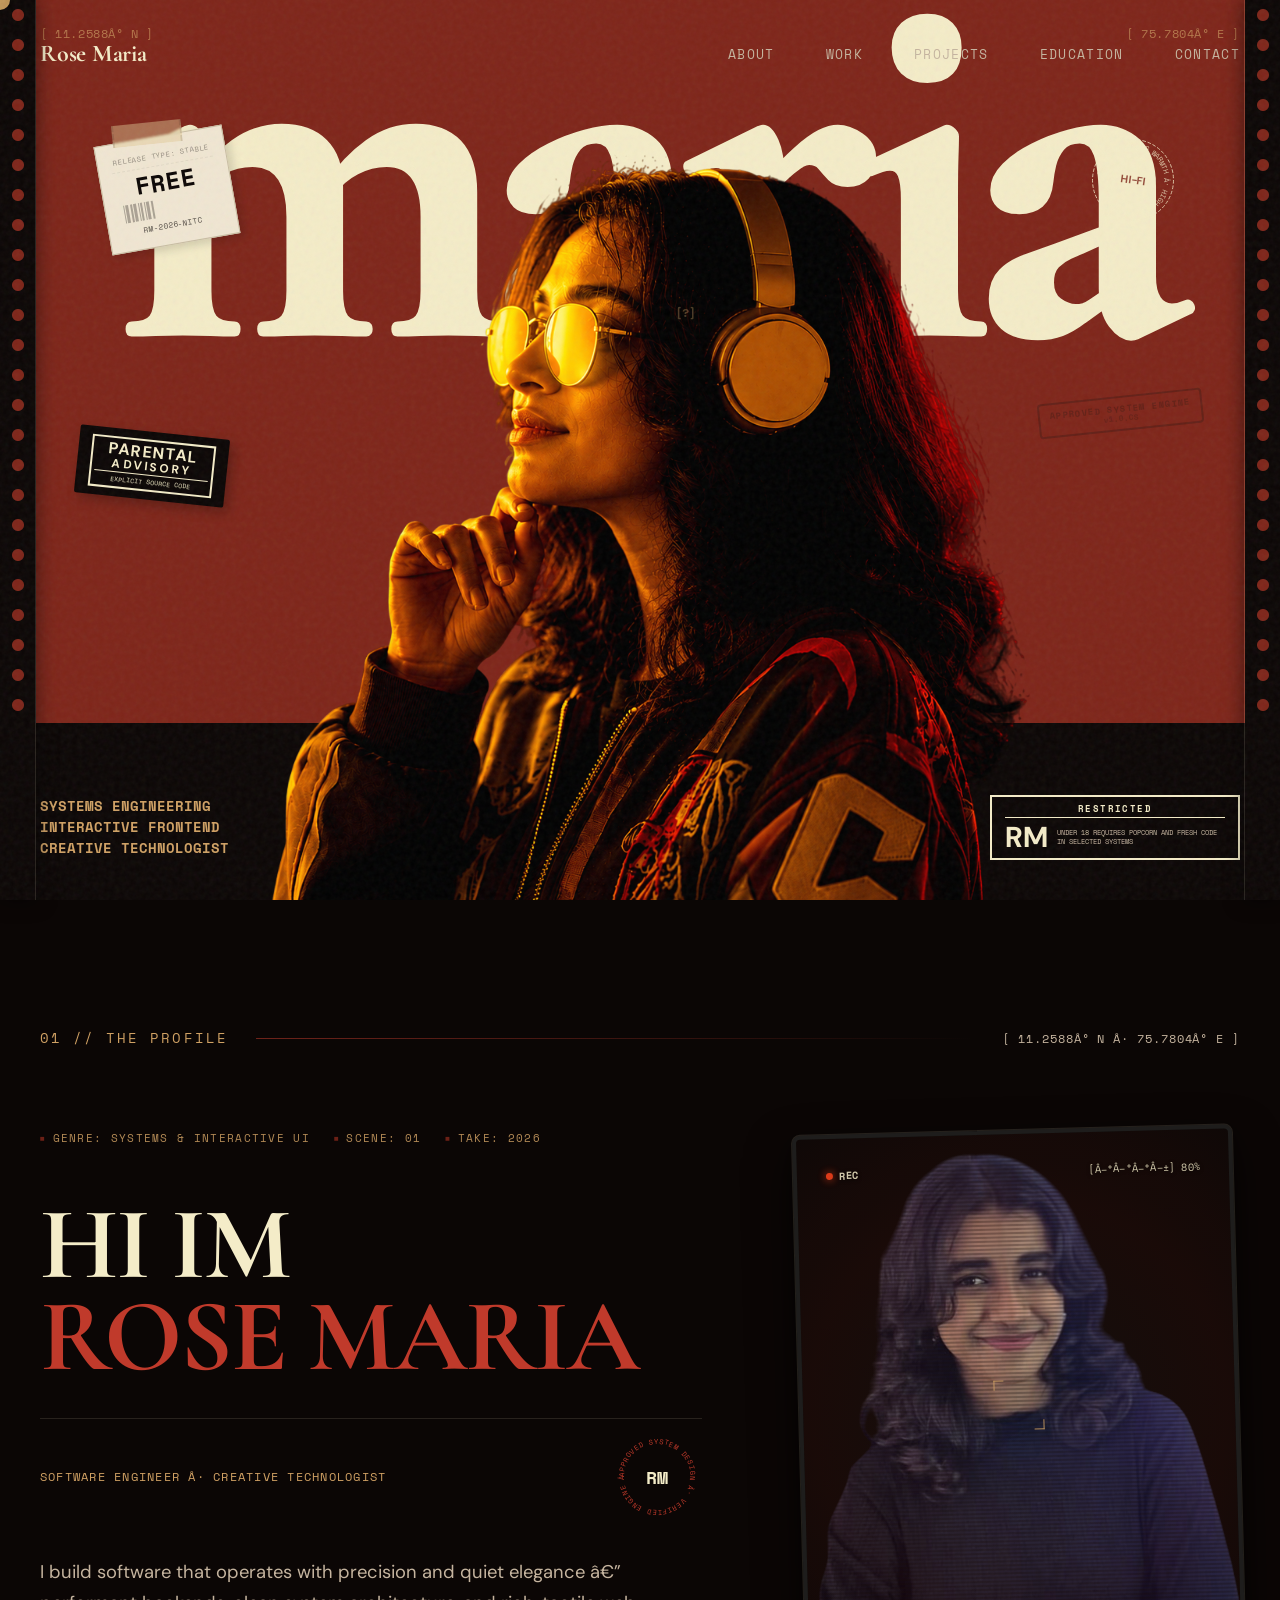
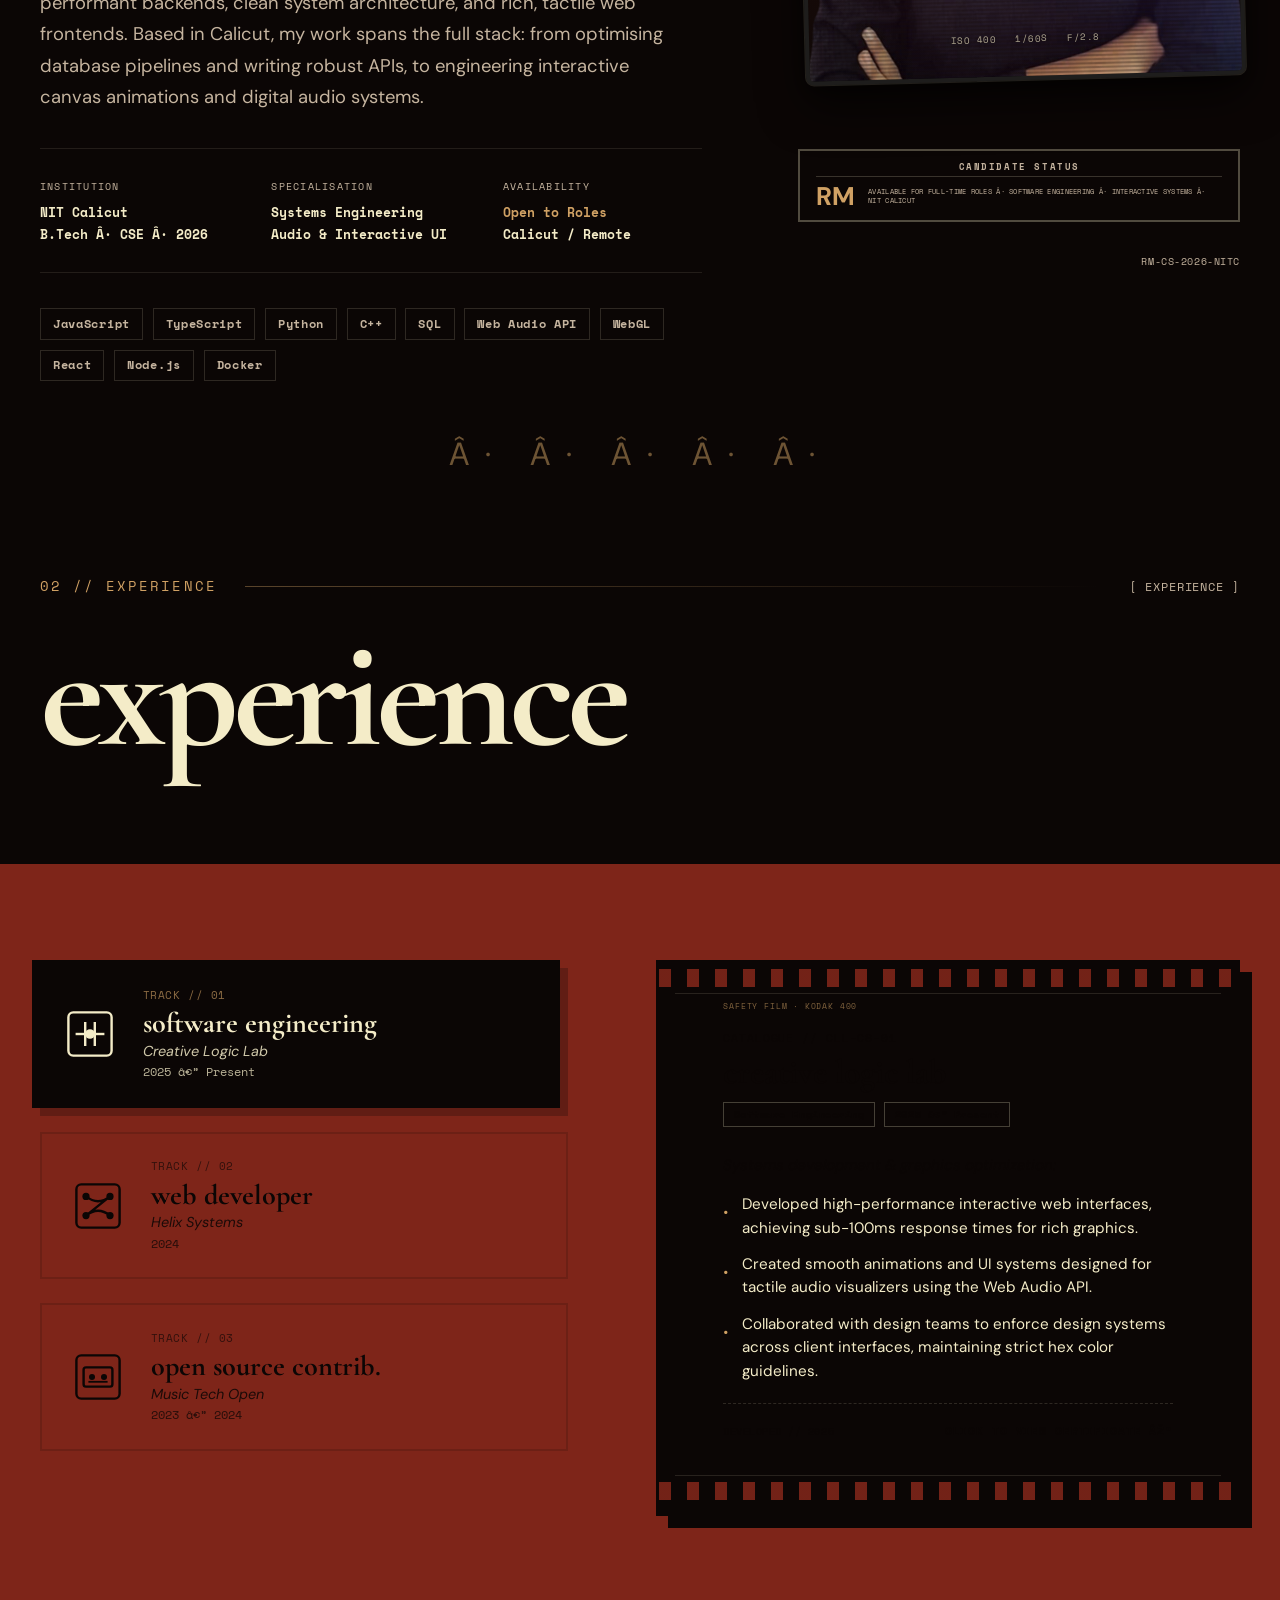
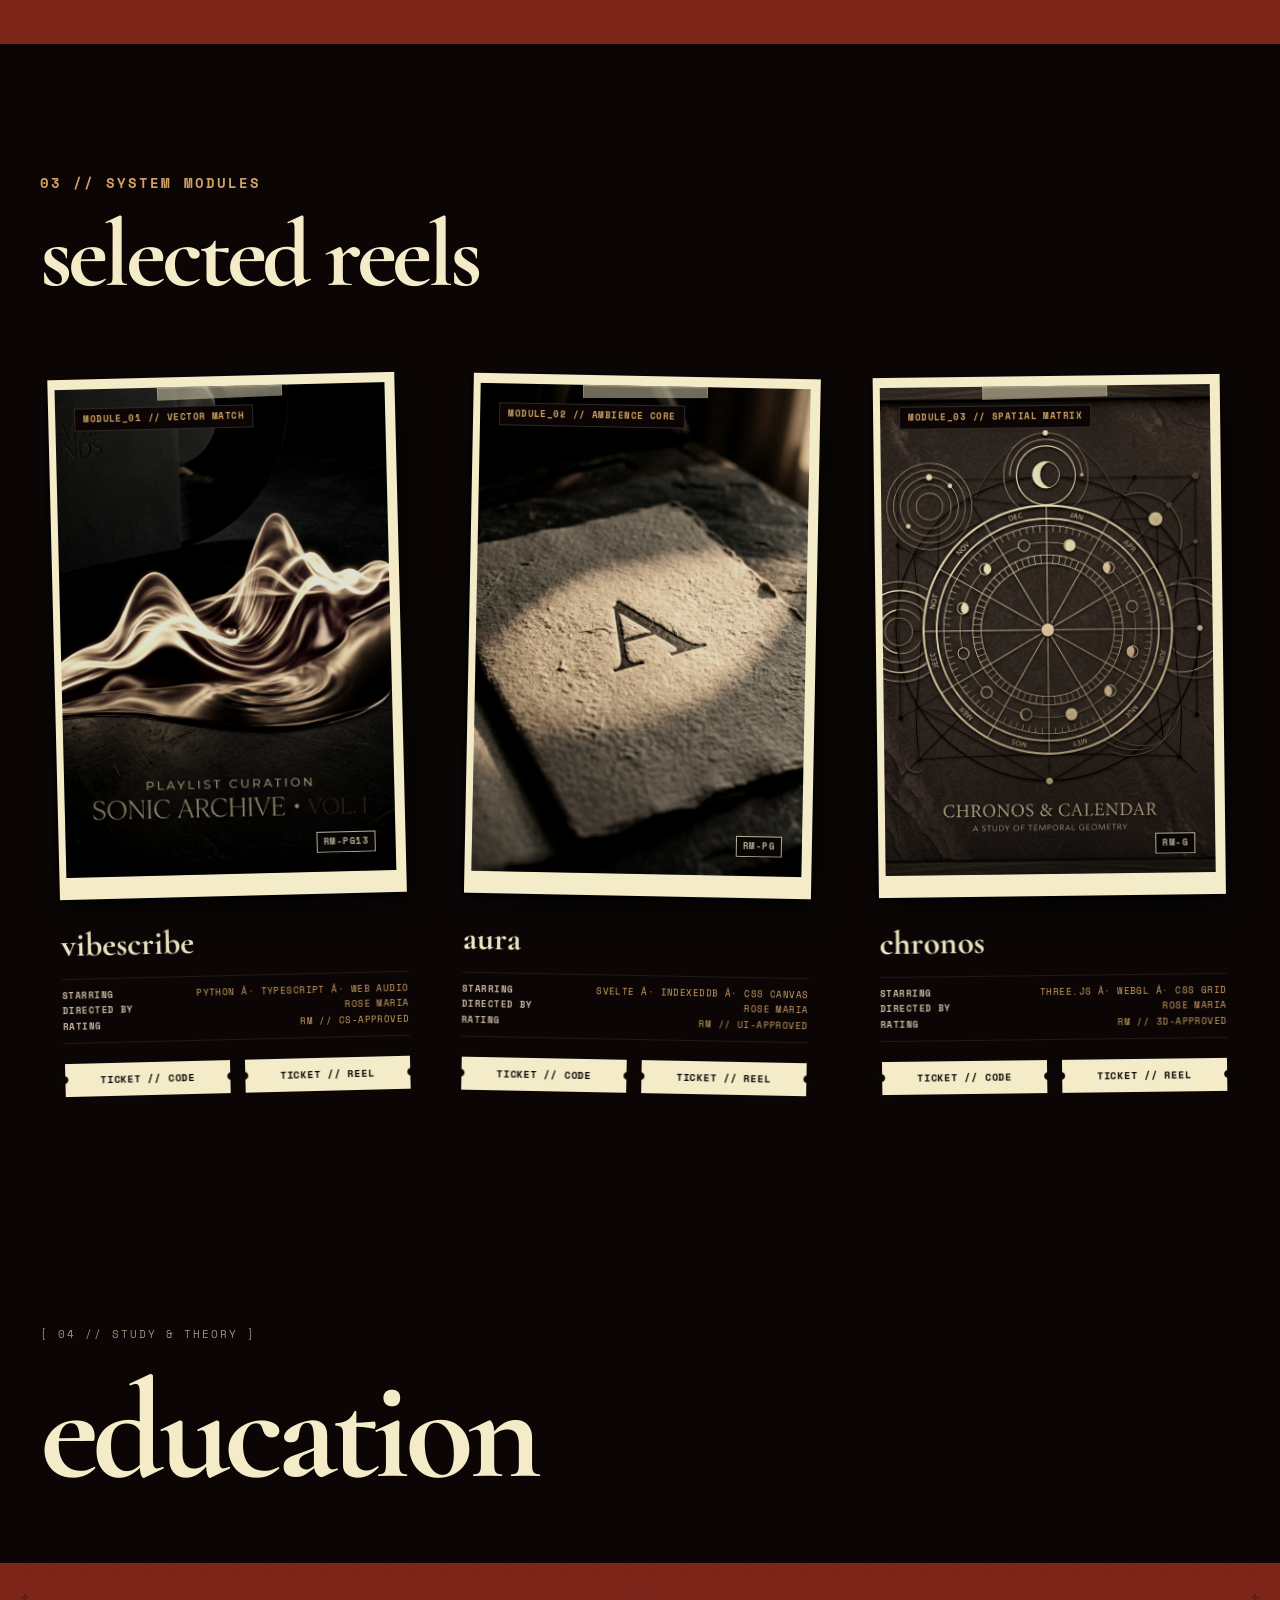
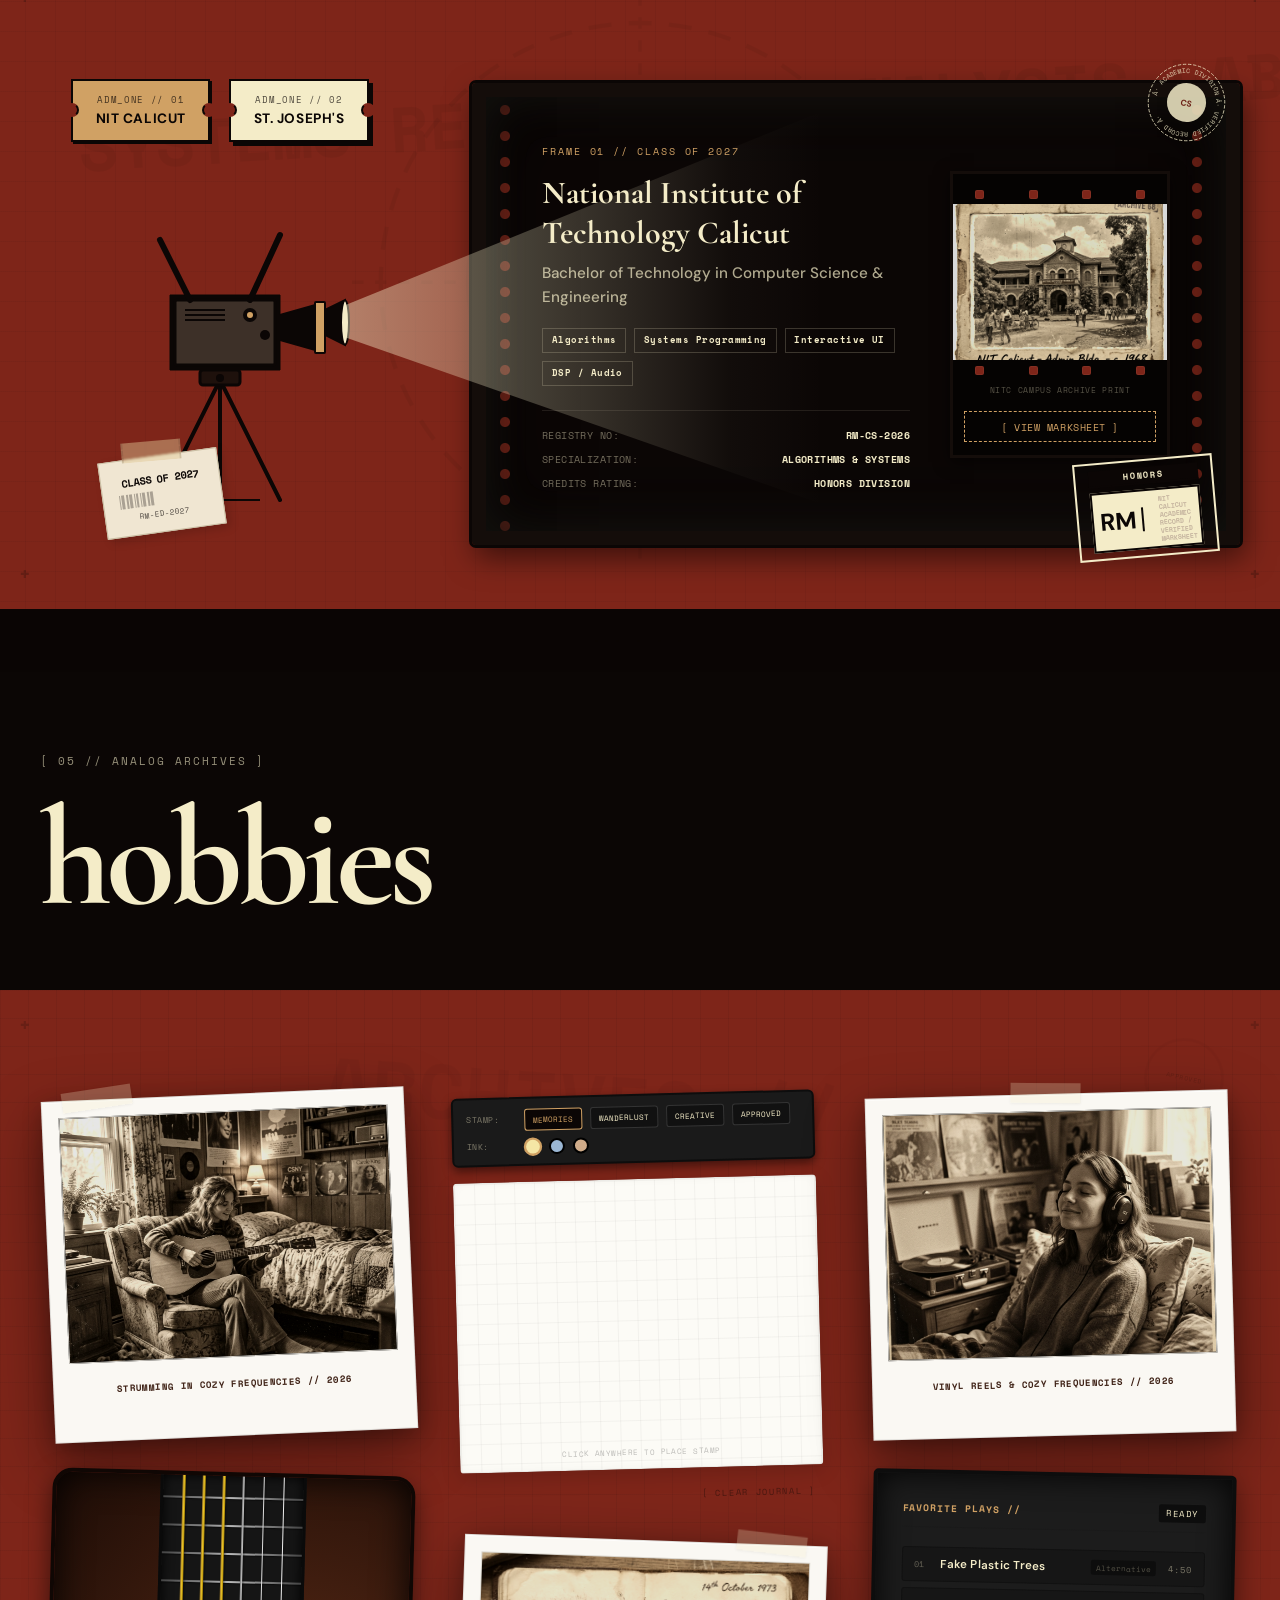
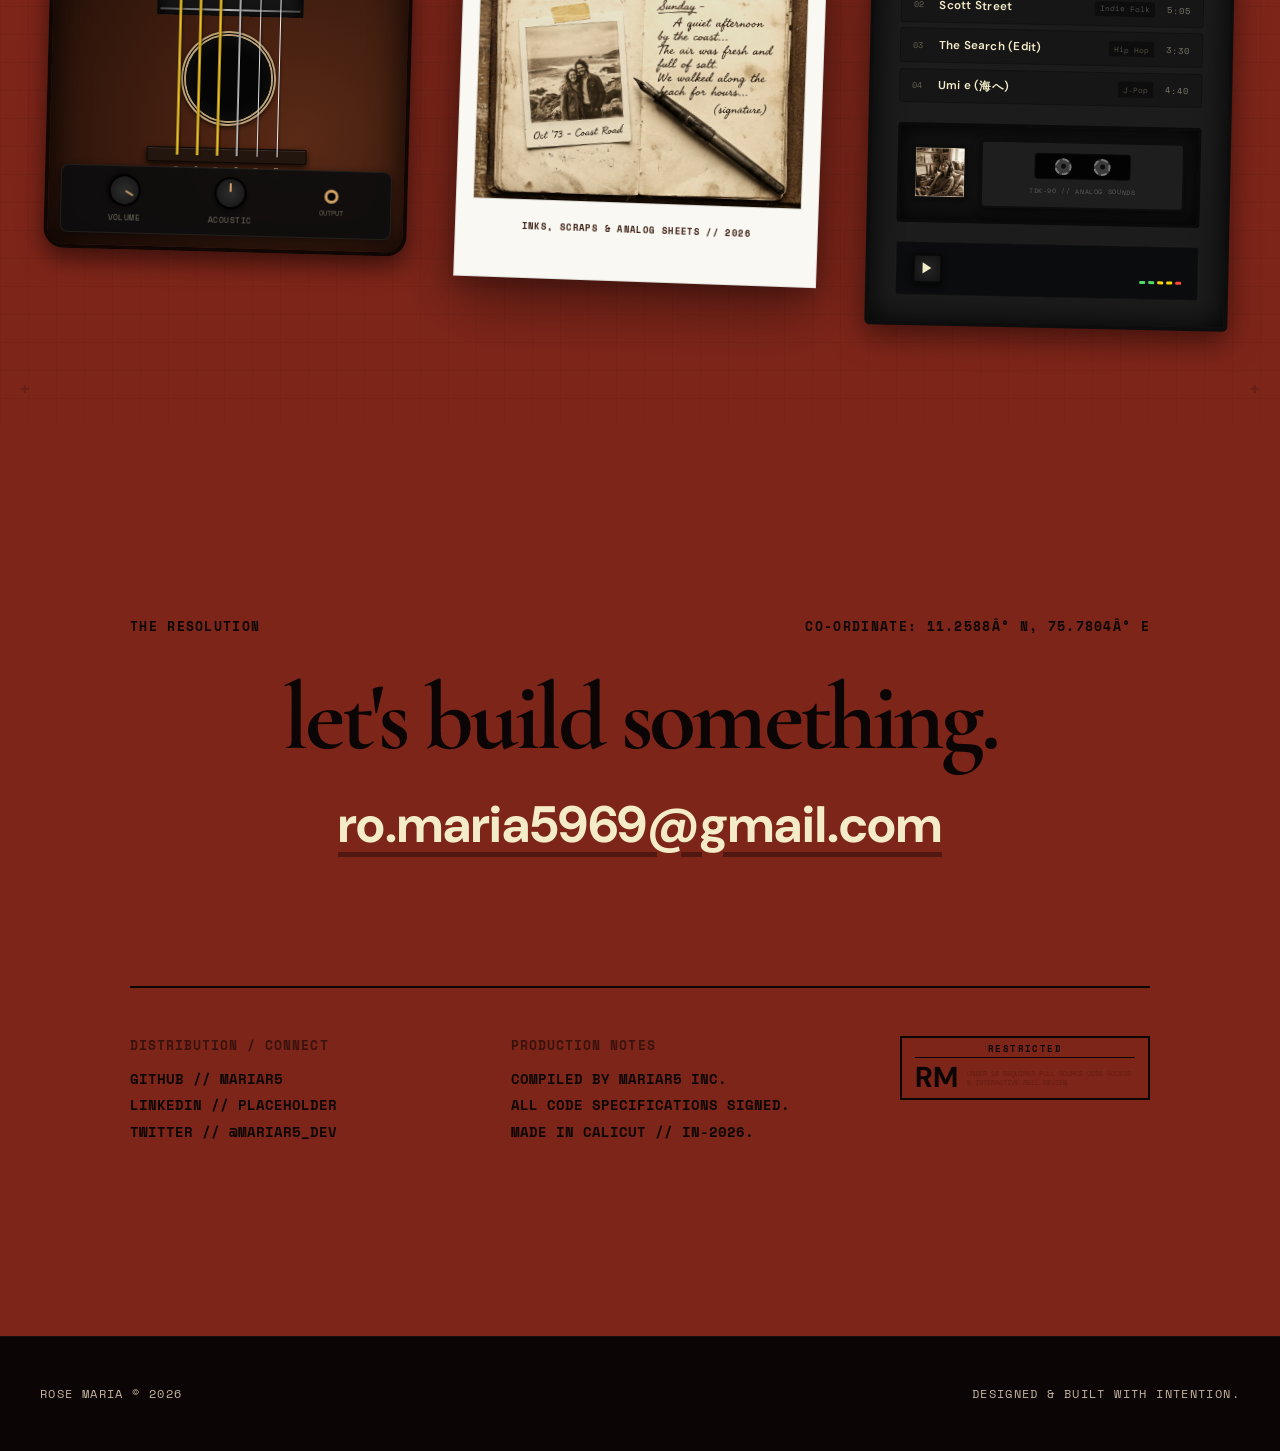
==== commit b028af37: "Final hobbies page" ====
--- a/index.html
+++ b/index.html
@@ -1046,14 +1046,14 @@
 
       </div><!-- /edu-bottom-panel -->
 
-      <div class="section-separator-black">Â· Â· Â· Â· Â·</div>
+      <div class="section-separator-black">· · · · ·</div>
     </section>
 
-    <!-- Section 6: HOBBIES â€” Retro Scrapbook Slide Archive -->
+    <!-- Section 6: HOBBIES — Retro Scrapbook Slide Archive -->
 
     <section id="hobbies" class="hobbies-section reveal-on-scroll">
       
-      <!-- Top 1/4 black panel â€” heading -->
+      <!-- Top 1/4 black panel — heading -->
       <div class="hobbies-top-panel">
         <span class="hobbies-label-code">[ 05 // ANALOG ARCHIVES ]</span>
         <h2 class="hobbies-headline">hobbies</h2>
@@ -1069,271 +1069,220 @@
         <div class="hobbies-corner-mark mark-bottom-left">+</div>
         <div class="hobbies-corner-mark mark-bottom-right">+</div>
 
-        <!-- Floating archive sticker centered at top -->
-        <div class="hobbies-scrap-sticker">
-          <div class="hobbies-sticker-tape"></div>
-          <span class="sticker-mono">[ REGISTER // RM-05 ]</span>
-          <span class="sticker-title">TACTILE RECORD</span>
-          <div class="sticker-barcode">|||||||| ||| | ||||| |</div>
-          <span class="sticker-meta">DEPT. OF CREATIVE ARCHIVES</span>
-        </div>
+
 
         <!-- Ink stamp -->
         <div class="hobbies-ink-stamp"></div>
 
-        <!-- Navigation Arrows -->
-        <button class="hobbies-arrow-btn arrow-left" id="btnHobbiesPrev" aria-label="Previous hobby slide">
-          <svg viewBox="0 0 24 24" width="20" height="20" fill="currentColor">
-            <polygon points="17,5 8,12 17,19"/>
-          </svg>
-        </button>
-
-        <button class="hobbies-arrow-btn arrow-right" id="btnHobbiesNext" aria-label="Next hobby slide">
-          <svg viewBox="0 0 24 24" width="20" height="20" fill="currentColor">
-            <polygon points="7,5 16,12 7,19"/>
-          </svg>
-        </button>
-
-        <!-- Horizontal slide viewport -->
-        <div class="hobbies-slides-viewport">
-          <div class="hobbies-slides-track" id="hobbiesSlidesTrack">
-
-            <!-- â”€â”€ SLIDE 1: GUITAR â”€â”€ -->
-            <div class="hobby-slide" data-slide-idx="0">
-              <!-- Slide title overlay -->
-              <div class="hobby-slide-title-wrap">
-                <span class="hobby-slide-num">01 //</span>
-                <span class="hobby-slide-name">guitar</span>
-              </div>
-
-              <div class="hobby-stage">
-                <!-- Polaroid photo (dominant) -->
-                <div class="hobby-photo-col">
-                  <div class="hobby-polaroid-frame polaroid-tilt-left">
-                    <div class="polaroid-image-wrapper">
-                      <img src="assets/hobby_guitar.png" alt="Rose Maria playing guitar" class="hobby-personal-photo">
-                    </div>
-                    <span class="polaroid-caption">STRUMMING IN COZY FREQUENCIES // 2026</span>
+        <!-- Scrapbook scattered canvas grid -->
+        <div class="hobbies-scrapbook-canvas">
+
+          <!-- COLUMN 1: GUITAR -->
+          <div class="scrapbook-column column-guitar">
+
+
+            <div class="hobby-polaroid-frame polaroid-guitar">
+              <div class="polaroid-image-wrapper">
+                <img src="assets/hobby_guitar.png" alt="Rose Maria playing guitar" class="hobby-personal-photo">
+              </div>
+              <span class="polaroid-caption">STRUMMING IN COZY FREQUENCIES // 2026</span>
+            </div>
+
+            <div class="guitar-widget-frame">
+              <!-- Neck & Fretboard -->
+              <div class="guitar-neck">
+                <div class="guitar-fretboard">
+                  <div class="fret-line" style="top: 15%;"></div>
+                  <div class="fret-line" style="top: 35%;"></div>
+                  <div class="fret-line" style="top: 55%;"></div>
+                  <div class="fret-line" style="top: 75%;"></div>
+                  <div class="fret-line" style="top: 95%;"></div>
+                </div>
+              </div>
+              
+              <!-- Body Base elements -->
+              <div class="guitar-body-base">
+                <div class="guitar-soundhole">
+                  <div class="soundhole-inner"></div>
+                </div>
+                <div class="guitar-bridge"></div>
+              </div>
+
+              <!-- 6 Strings -->
+              <div class="guitar-strings-board">
+                <div class="guitar-string-wrapper" data-string="0">
+                  <div class="guitar-string string-thick-5"></div>
+                  <span class="string-note-label">E</span>
+                </div>
+                <div class="guitar-string-wrapper" data-string="1">
+                  <div class="guitar-string string-thick-4"></div>
+                  <span class="string-note-label">A</span>
+                </div>
+                <div class="guitar-string-wrapper" data-string="2">
+                  <div class="guitar-string string-thick-3"></div>
+                  <span class="string-note-label">D</span>
+                </div>
+                <div class="guitar-string-wrapper" data-string="3">
+                  <div class="guitar-string string-thick-2"></div>
+                  <span class="string-note-label">G</span>
+                </div>
+                <div class="guitar-string-wrapper" data-string="4">
+                  <div class="guitar-string string-thick-1"></div>
+                  <span class="string-note-label">B</span>
+                </div>
+                <div class="guitar-string-wrapper" data-string="5">
+                  <div class="guitar-string string-thick-0"></div>
+                  <span class="string-note-label">E</span>
+                </div>
+              </div>
+
+              <!-- Guitar Controls Panel -->
+              <div class="guitar-controls-panel">
+                <div class="control-knob-wrapper">
+                  <div class="knob-dial" id="knobVolume" style="transform: rotate(120deg);" tabindex="0" role="slider" aria-valuenow="5" aria-valuemin="1" aria-valuemax="10" aria-label="Volume">
+                    <div class="knob-pointer"></div>
                   </div>
-                </div>
-
-                <!-- Interactive guitar neck/body widget (side) -->
-                <div class="hobby-widget-col">
-                  <span class="widget-header-label">// interactive rig</span>
-                  <div class="guitar-widget-frame">
-                    <!-- Neck & Fretboard -->
-                    <div class="guitar-neck">
-                      <div class="guitar-fretboard">
-                        <div class="fret-line" style="top: 15%;"></div>
-                        <div class="fret-line" style="top: 35%;"></div>
-                        <div class="fret-line" style="top: 55%;"></div>
-                        <div class="fret-line" style="top: 75%;"></div>
-                        <div class="fret-line" style="top: 95%;"></div>
-                      </div>
-                    </div>
-                    
-                    <!-- Body Base elements -->
-                    <div class="guitar-body-base">
-                      <div class="guitar-soundhole">
-                        <div class="soundhole-inner"></div>
-                      </div>
-                      <div class="guitar-bridge"></div>
-                    </div>
-
-                    <!-- 6 Strings (Low to High tuning EADGBE) -->
-                    <div class="guitar-strings-board">
-                      <div class="guitar-string-wrapper" data-string="0">
-                        <div class="guitar-string string-thick-5"></div>
-                        <span class="string-note-label">E</span>
-                      </div>
-                      <div class="guitar-string-wrapper" data-string="1">
-                        <div class="guitar-string string-thick-4"></div>
-                        <span class="string-note-label">A</span>
-                      </div>
-                      <div class="guitar-string-wrapper" data-string="2">
-                        <div class="guitar-string string-thick-3"></div>
-                        <span class="string-note-label">D</span>
-                      </div>
-                      <div class="guitar-string-wrapper" data-string="3">
-                        <div class="guitar-string string-thick-2"></div>
-                        <span class="string-note-label">G</span>
-                      </div>
-                      <div class="guitar-string-wrapper" data-string="4">
-                        <div class="guitar-string string-thick-1"></div>
-                        <span class="string-note-label">B</span>
-                      </div>
-                      <div class="guitar-string-wrapper" data-string="5">
-                        <div class="guitar-string string-thick-0"></div>
-                        <span class="string-note-label">E</span>
-                      </div>
-                    </div>
-
-                    <!-- Guitar Controls Plate -->
-                    <div class="guitar-controls-panel">
-                      <div class="control-knob-wrapper">
-                        <div class="knob-dial" id="knobVolume" style="transform: rotate(120deg);" tabindex="0" role="slider" aria-valuenow="5" aria-valuemin="1" aria-valuemax="10" aria-label="Volume">
-                          <div class="knob-pointer"></div>
-                        </div>
-                        <span class="knob-label">VOLUME</span>
-                      </div>
-                      
-                      <div class="control-knob-wrapper">
-                        <div class="knob-dial" id="knobTone" style="transform: rotate(0deg);" tabindex="0" role="slider" aria-valuenow="1" aria-valuemin="1" aria-valuemax="4" aria-label="Guitar Sound Type">
-                          <div class="knob-pointer"></div>
-                        </div>
-                        <span class="knob-label" id="guitarToneLabel">ACOUSTIC</span>
-                      </div>
-
-                      <div class="guitar-jack">
-                        <div class="input-jack active"></div>
-                        <span class="jack-label">OUTPUT</span>
-                      </div>
-                    </div>
+                  <span class="knob-label">VOLUME</span>
+                </div>
+                
+                <div class="control-knob-wrapper">
+                  <div class="knob-dial" id="knobTone" style="transform: rotate(0deg);" tabindex="0" role="slider" aria-valuenow="1" aria-valuemin="1" aria-valuemax="4" aria-label="Guitar Sound Type">
+                    <div class="knob-pointer"></div>
                   </div>
-                </div>
-              </div>
-            </div><!-- /slide-guitar -->
-
-            <!-- â”€â”€ SLIDE 2: JOURNALING â”€â”€ -->
-            <div class="hobby-slide" data-slide-idx="1">
-              <!-- Slide title overlay -->
-              <div class="hobby-slide-title-wrap">
-                <span class="hobby-slide-num">02 //</span>
-                <span class="hobby-slide-name">journaling</span>
-              </div>
-
-              <div class="hobby-stage stage-reverse">
-                <!-- Interactive typewriter (side â€” left via reverse) -->
-                <div class="hobby-widget-col">
-                  <span class="widget-header-label">// type your thoughts</span>
-                  <div class="typewriter-paper-sheet">
-                    <div class="typewriter-carriage-roller"></div>
-                    <span class="typewriter-label">TYPE TO CONSOLE //</span>
-                    <textarea class="typewriter-input" id="typewriterTextArea" placeholder="Start typing to hear mechanical keystrokes..." maxlength="300" aria-label="Typewriter simulator"></textarea>
-                    <div class="typewriter-char-counter"><span id="charCount">0</span> / 300 CHARS</div>
+                  <span class="knob-label" id="guitarToneLabel">ACOUSTIC</span>
+                </div>
+
+                <div class="guitar-jack">
+                  <div class="input-jack active"></div>
+                  <span class="jack-label">OUTPUT</span>
+                </div>
+              </div>
+            </div>
+          </div>
+
+          <!-- COLUMN 2: JOURNALING (Widget on top, Photo on bottom for scattered feel) -->
+          <div class="scrapbook-column column-journal">
+            <div class="journal-notebook-page-wrapper">
+              <!-- Vintage stamp rack -->
+              <div class="stamp-selection-dock">
+                <div class="rack-row">
+                  <span class="dock-label">STAMP:</span>
+                  <button class="stamp-btn active" data-stamp="memories" aria-label="Select Memories stamp">MEMORIES</button>
+                  <button class="stamp-btn" data-stamp="wanderlust" aria-label="Select Wanderlust stamp">WANDERLUST</button>
+                  <button class="stamp-btn" data-stamp="creative" aria-label="Select Creative stamp">CREATIVE</button>
+                  <button class="stamp-btn" data-stamp="approved" aria-label="Select Approved stamp">APPROVED</button>
+                </div>
+                <div class="rack-row">
+                  <span class="dock-label">INK:</span>
+                  <button class="color-well color-butter active" data-color="butter" aria-label="Butter yellow ink"></button>
+                  <button class="color-well color-blue" data-color="blue" aria-label="Pastel blue ink"></button>
+                  <button class="color-well color-brown" data-color="brown" aria-label="Light brown ink"></button>
+                </div>
+              </div>
+
+              <!-- Notebook sheet acting as click canvas -->
+              <div class="journal-notebook-page" id="journalNotebookPage">
+                <div class="notebook-grid-overlay"></div>
+                <!-- Placed stamps will be injected here dynamically -->
+                <div class="notebook-hint">CLICK ANYWHERE TO PLACE STAMP</div>
+              </div>
+
+              <button class="journal-clear-btn" id="btnJournalClear" aria-label="Clear all journal stamps">
+                [ CLEAR JOURNAL ]
+              </button>
+            </div>
+
+            <div class="hobby-polaroid-frame polaroid-journal">
+              <div class="polaroid-image-wrapper">
+                <img src="assets/hobby_journal.png" alt="Rose Maria journal diary" class="hobby-personal-photo">
+              </div>
+              <span class="polaroid-caption">INKS, SCRAPS &amp; ANALOG SHEETS // 2026</span>
+            </div>
+          </div>
+
+          <!-- COLUMN 3: MUSIC -->
+          <div class="scrapbook-column column-music">
+
+
+            <div class="hobby-polaroid-frame polaroid-music">
+              <div class="polaroid-image-wrapper">
+                <img src="assets/hobby_music.png" alt="Rose Maria listening to music" class="hobby-personal-photo">
+              </div>
+              <span class="polaroid-caption">VINYL REELS &amp; COZY FREQUENCIES // 2026</span>
+            </div>
+
+            <div class="cassette-deck-frame">
+              <div class="playlist-header">
+                <span class="playlist-title">FAVORITE PLAYS //</span>
+                <span class="playlist-status" id="playlistStatus">READY</span>
+              </div>
+
+              <div class="playlist-songs-list">
+                <button class="playlist-song-item" data-song-idx="0" aria-label="Play Fake Plastic Trees">
+                  <span class="song-num">01</span>
+                  <span class="song-title">Fake Plastic Trees</span>
+                  <span class="song-genre">Alternative</span>
+                  <span class="song-duration">4:50</span>
+                </button>
+                <button class="playlist-song-item" data-song-idx="1" aria-label="Play Scott Street">
+                  <span class="song-num">02</span>
+                  <span class="song-title">Scott Street</span>
+                  <span class="song-genre">Indie Folk</span>
+                  <span class="song-duration">5:05</span>
+                </button>
+                <button class="playlist-song-item" data-song-idx="2" aria-label="Play The Search (Edit)">
+                  <span class="song-num">03</span>
+                  <span class="song-title">The Search (Edit)</span>
+                  <span class="song-genre">Hip Hop</span>
+                  <span class="song-duration">3:30</span>
+                </button>
+                <button class="playlist-song-item" data-song-idx="3" aria-label="Play Umi e (海へ)">
+                  <span class="song-num">04</span>
+                  <span class="song-title">Umi e (海へ)</span>
+                  <span class="song-genre">J-Pop</span>
+                  <span class="song-duration">4:40</span>
+                </button>
+              </div>
+
+              <!-- Cassette tape window -->
+              <div class="cassette-tape-section">
+                <!-- Small square album cover art display -->
+                <div class="album-cover-display" aria-label="Album Cover Display">
+                  <img src="assets/hobby_music.png" id="albumCoverDisplay" alt="Album Cover Art" class="album-cover-img">
+                </div>
+                
+                <div class="cassette-body">
+                  <div class="cassette-window">
+                    <div class="tape-reel reel-left" id="tapeReelLeft"></div>
+                    <div class="tape-reel reel-right" id="tapeReelRight"></div>
                   </div>
-                </div>
-
-                <!-- Polaroid photo (dominant â€” right) -->
-                <div class="hobby-photo-col">
-                  <div class="hobby-polaroid-frame polaroid-tilt-right">
-                    <div class="polaroid-image-wrapper">
-                      <img src="assets/hobby_journal.png" alt="Rose Maria journal diary" class="hobby-personal-photo">
-                    </div>
-                    <span class="polaroid-caption">INKS, SCRAPS &amp; ANALOG SHEETS // 2026</span>
-                  </div>
-                </div>
-              </div>
-            </div><!-- /slide-journal -->
-
-            <!-- â”€â”€ SLIDE 3: MUSIC LISTENING â”€â”€ -->
-            <div class="hobby-slide" data-slide-idx="2">
-              <!-- Slide title overlay -->
-              <div class="hobby-slide-title-wrap">
-                <span class="hobby-slide-num">03 //</span>
-                <span class="hobby-slide-name">music</span>
-              </div>
-
-              <div class="hobby-stage">
-                <!-- Polaroid photo (dominant) -->
-                <div class="hobby-photo-col">
-                  <div class="hobby-polaroid-frame polaroid-tilt-left">
-                    <div class="polaroid-image-wrapper">
-                      <img src="assets/hobby_music.png" alt="Rose Maria listening to music" class="hobby-personal-photo">
-                    </div>
-                    <span class="polaroid-caption">VINYL REELS &amp; COZY FREQUENCIES // 2026</span>
-                  </div>
-                </div>
-
-                <!-- Cassette deck + playlist (side) -->
-                <div class="hobby-widget-col">
-                  <span class="widget-header-label">// favorite plays</span>
-                  <div class="cassette-deck-frame">
-                    <div class="playlist-header">
-                      <span class="playlist-title">FAVORITE PLAYS //</span>
-                      <span class="playlist-status" id="playlistStatus">READY</span>
-                    </div>
-
-                    <div class="playlist-songs-list">
-                      <button class="playlist-song-item" data-song-idx="0" aria-label="Play Lost in Retrograde">
-                        <span class="song-num">01</span>
-                        <span class="song-title">Lost in Retrograde</span>
-                        <span class="song-genre">Synthwave</span>
-                        <span class="song-duration">2:14</span>
-                      </button>
-                      <button class="playlist-song-item" data-song-idx="1" aria-label="Play Starlight Arpeggio">
-                        <span class="song-num">02</span>
-                        <span class="song-title">Starlight Arpeggio</span>
-                        <span class="song-genre">Chiptune</span>
-                        <span class="song-duration">1:48</span>
-                      </button>
-                      <button class="playlist-song-item" data-song-idx="2" aria-label="Play Calicut Rain">
-                        <span class="song-num">03</span>
-                        <span class="song-title">Calicut Rain</span>
-                        <span class="song-genre">Ambient</span>
-                        <span class="song-duration">3:05</span>
-                      </button>
-                      <button class="playlist-song-item" data-song-idx="3" aria-label="Play Cozy Fireplace">
-                        <span class="song-num">04</span>
-                        <span class="song-title">Cozy Fireplace</span>
-                        <span class="song-genre">Lofi Pad</span>
-                        <span class="song-duration">2:20</span>
-                      </button>
-                    </div>
-
-                    <!-- Cassette tape window -->
-                    <div class="cassette-tape-section">
-                      <div class="cassette-body">
-                        <div class="cassette-window">
-                          <div class="tape-reel reel-left" id="tapeReelLeft"></div>
-                          <div class="tape-reel reel-right" id="tapeReelRight"></div>
-                        </div>
-                        <div class="cassette-label-text">TDK-90 // ANALOG SOUNDS</div>
-                      </div>
-                    </div>
-
-                    <!-- Deck transport controls + VU meter -->
-                    <div class="deck-controls-bar">
-                      <button class="deck-control-btn" id="btnDeckPlayPause" aria-label="Play or Pause">
-                        <svg class="play-icon" viewBox="0 0 24 24" width="15" height="15" fill="currentColor">
-                          <polygon points="5 3 19 12 5 21 5 3"/>
-                        </svg>
-                        <svg class="pause-icon" viewBox="0 0 24 24" width="15" height="15" fill="currentColor" style="display: none;">
-                          <rect x="6" y="4" width="4" height="16"/>
-                          <rect x="14" y="4" width="4" height="16"/>
-                        </svg>
-                      </button>
-                      <div class="vu-meter">
-                        <div class="vu-bar" id="vuBar1"></div>
-                        <div class="vu-bar" id="vuBar2"></div>
-                        <div class="vu-bar" id="vuBar3"></div>
-                        <div class="vu-bar" id="vuBar4"></div>
-                        <div class="vu-bar" id="vuBar5"></div>
-                      </div>
-                    </div>
-                  </div>
-                </div>
-              </div>
-            </div><!-- /slide-music -->
-
-          </div><!-- /hobbies-slides-track -->
-        </div><!-- /hobbies-slides-viewport -->
-
-        <!-- Vintage Film Strip Slider Navigation -->
-        <div class="hobbies-film-strip-nav">
-          <div class="film-sprocket-holes-top"></div>
-          <div class="film-strip-inner">
-            <div class="film-dots-container">
-              <button class="film-dot-btn active" data-slide-val="0" aria-label="Guitar slide"></button>
-              <button class="film-dot-btn" data-slide-val="1" aria-label="Journaling slide"></button>
-              <button class="film-dot-btn" data-slide-val="2" aria-label="Music slide"></button>
-            </div>
-            <input type="range" min="0" max="2" value="0" step="1"
-                   class="hobbies-range-slider" id="hobbiesRangeSlider"
-                   aria-label="Hobbies slide controller">
-          </div>
-          <div class="film-sprocket-holes-bottom"></div>
-        </div>
+                  <div class="cassette-label-text">TDK-90 // ANALOG SOUNDS</div>
+                </div>
+              </div>
+
+              <!-- Deck transport controls + VU meter -->
+              <div class="deck-controls-bar">
+                <button class="deck-control-btn" id="btnDeckPlayPause" aria-label="Play or Pause">
+                  <svg class="play-icon" viewBox="0 0 24 24" width="15" height="15" fill="currentColor">
+                    <polygon points="5 3 19 12 5 21 5 3"/>
+                  </svg>
+                  <svg class="pause-icon" viewBox="0 0 24 24" width="15" height="15" fill="currentColor" style="display: none;">
+                    <rect x="6" y="4" width="4" height="16"/>
+                    <rect x="14" y="4" width="4" height="16"/>
+                  </svg>
+                </button>
+                <div class="vu-meter">
+                  <div class="vu-bar" id="vuBar1"></div>
+                  <div class="vu-bar" id="vuBar2"></div>
+                  <div class="vu-bar" id="vuBar3"></div>
+                  <div class="vu-bar" id="vuBar4"></div>
+                  <div class="vu-bar" id="vuBar5"></div>
+                </div>
+              </div>
+            </div>
+          </div>
+
+        </div><!-- /hobbies-scrapbook-canvas -->
 
       </div><!-- /hobbies-bottom-panel -->
     </section><!-- /hobbies -->
--- a/styles/education.css
+++ b/styles/education.css
@@ -57,7 +57,7 @@
     linear-gradient(90deg, rgba(11, 6, 5, 0.05) 1px, transparent 1px);
   background-size: 30px 30px;
   background-position: center;
-  padding: 5rem 2.5rem 7rem;
+  padding: 5rem 2.5rem 4rem;
   flex: 1;
   position: relative;
   overflow: visible; /* Keeps absolute positioned stickers visible */
@@ -902,7 +902,6 @@
   }
 }
 
-/* ── Section Separator ── */
 .education-section .section-separator-black {
   display: block;
   text-align: center;
@@ -912,4 +911,5 @@
   color: rgba(244, 236, 200, 0.3);
   background-color: var(--bg-black);
   padding: 1.4rem 0;
+  margin-top: 0 !important;
 }
--- a/styles/hobbies.css
+++ b/styles/hobbies.css
@@ -107,7 +107,8 @@
   position: absolute;
   top: 2.2rem;
   left: 50%;
-  transform: translateX(-50%) rotate(-1.5deg);
+  transform: translateX(-50%) translateY(-20px) rotate(5deg);
+  opacity: 0;
   background-color: var(--bg-black);
   color: var(--text-cream);
   padding: 0.6rem 1.1rem 0.8rem;
@@ -118,6 +119,13 @@
   z-index: 4;
   min-width: 180px;
   box-shadow: 0 4px 14px rgba(0,0,0,0.35);
+  transition: opacity 1s var(--ease-cinematic), transform 1s var(--ease-cinematic);
+}
+
+.hobbies-section.revealed .hobbies-scrap-sticker {
+  opacity: 1;
+  transform: translateX(-50%) translateY(0) rotate(-1.5deg);
+  transition-delay: 0.1s;
 }
 
 .hobbies-sticker-tape {
@@ -169,8 +177,17 @@
   height: 80px;
   border: 3px solid rgba(11, 6, 5, 0.15);
   border-radius: 50%;
+  opacity: 0;
+  transform: scale(3.5) rotate(-35deg);
+  pointer-events: none;
+  transition: opacity 0.45s cubic-bezier(0.175, 0.885, 0.32, 1.275),
+              transform 0.6s cubic-bezier(0.175, 0.885, 0.32, 1.275);
+}
+
+.hobbies-section.revealed .hobbies-ink-stamp {
   opacity: 0.18;
-  pointer-events: none;
+  transform: scale(1.0) rotate(12deg);
+  transition-delay: 1.1s;
 }
 
 .hobbies-ink-stamp::after {
@@ -187,129 +204,162 @@
 }
 
 /* ─────────────────────────────────────────────────────────────
-   SLIDES — VIEWPORT & TRACK
+   SCRAPBOOK CANVAS & COLUMNS
    ───────────────────────────────────────────────────────────── */
-.hobbies-slides-viewport {
-  width: 100%;
-  overflow: hidden;
-  position: relative;
-  flex: 1;
-  min-height: 560px;
-}
-
-.hobbies-slides-track {
-  display: flex;
-  flex-wrap: nowrap;      /* keep all slides in one row */
-  width: 100%;
-  height: 100%;
-  min-height: 560px;
-  transition: transform 0.65s cubic-bezier(0.25, 0.46, 0.45, 0.94);
-  will-change: transform;
-}
-
-/* ─────────────────────────────────────────────────────────────
-   INDIVIDUAL HOBBY SLIDE
-   ───────────────────────────────────────────────────────────── */
-.hobby-slide {
-  min-width: 100%;        /* each slide is full viewport width */
-  flex-shrink: 0;
-  box-sizing: border-box;
-  position: relative;     /* contain the absolute title overlay */
-  padding: 7rem 0 2.5rem;
-  display: flex;
-  align-items: flex-start;
-  justify-content: center;
-}
-
-/* ─────────────────────────────────────────────────────────────
-   HOBBY INNER LAYOUT — Full-width, two areas: PHOTO + WIDGET
-   ───────────────────────────────────────────────────────────── */
-.hobby-stage {
+.hobbies-scrapbook-canvas {
+  display: grid;
+  grid-template-columns: repeat(3, 1fr);
+  gap: 3rem;
   width: 100%;
   max-width: 1360px;
   margin: 0 auto;
-  padding: 0 5rem;
-  display: grid;
-  /* photo takes flexible space, widget has a max of 400px */
-  grid-template-columns: 1fr minmax(340px, 420px);
-  gap: 4rem;
-  align-items: center;
+  padding: 6.5rem 3rem 6rem; /* space at top for the floating sticker */
   box-sizing: border-box;
-  height: 100%;    /* fill available slide height */
-}
-
-/* Journaling slide reverses the order */
-.hobby-stage.stage-reverse {
-  grid-template-columns: minmax(340px, 420px) 1fr;
-}
-
-.hobby-stage.stage-reverse .hobby-photo-col {
-  order: 2;
-}
-
-.hobby-stage.stage-reverse .hobby-widget-col {
-  order: 1;
-}
-
-@media (max-width: 1100px) {
-  .hobby-stage,
-  .hobby-stage.stage-reverse {
-    grid-template-columns: 1fr;
-    padding: 0 2.5rem;
-    gap: 2.5rem;
-    max-width: 680px;
-  }
-
-  .hobby-stage.stage-reverse .hobby-photo-col,
-  .hobby-stage.stage-reverse .hobby-widget-col {
-    order: unset;
-  }
-}
-
-/* ─────────────────────────────────────────────────────────────
-   HOBBY TITLE & META  (floated top-left of each slide)
-   ───────────────────────────────────────────────────────────── */
-.hobby-slide-title-wrap {
-  position: absolute;
-  top: 2rem;
-  left: 0;
-  right: 0;
+}
+
+.scrapbook-column {
+  display: flex;
+  flex-direction: column;
+  gap: 2.2rem;
+  align-items: center;
+  width: 100%;
+  opacity: 0;
+  transform: translateY(50px);
+  transition: opacity 1.2s var(--ease-cinematic), transform 1.2s var(--ease-cinematic);
+}
+
+.hobbies-section.revealed .scrapbook-column {
+  opacity: 1;
+  transform: translateY(0);
+}
+
+.hobbies-section.revealed .column-guitar {
+  transition-delay: 0.2s;
+}
+
+.hobbies-section.revealed .column-journal {
+  transition-delay: 0.4s;
+}
+
+.hobbies-section.revealed .column-music {
+  transition-delay: 0.6s;
+}
+
+/* Scrapbook Column Group Headers */
+.scrapbook-group-header {
+  align-self: flex-start;
   display: flex;
   align-items: baseline;
-  gap: 1.4rem;
-  padding: 0 5rem;       /* matches hobby-stage padding */
+  gap: 0.8rem;
+  margin-bottom: 0.4rem;
   pointer-events: none;
-  z-index: 3;
-}
-
-.hobby-slide-num {
-  font-family: var(--font-mono);
-  font-size: 0.65rem;
-  color: rgba(244, 236, 200, 0.45);
-  letter-spacing: 0.14em;
-}
-
-.hobby-slide-name {
+  border-bottom: 1px dashed rgba(11, 6, 5, 0.15);
+  width: 100%;
+  padding-bottom: 0.4rem;
+}
+
+.group-num {
+  font-family: var(--font-mono);
+  font-size: 0.6rem;
+  color: rgba(11, 6, 5, 0.45);
+  letter-spacing: 0.12em;
+}
+
+.group-name {
   font-family: 'Cormorant Garamond', serif;
-  font-size: clamp(2rem, 4.5vw, 3.8rem);
+  font-size: 1.8rem;
   font-weight: 700;
   color: var(--bg-black);
+  text-transform: lowercase;
+  letter-spacing: 0.02em;
   line-height: 1;
-  letter-spacing: 0.04em;
-  text-shadow: none;
-  opacity: 0.75;
-  text-transform: lowercase;
-}
-
-/* ─────────────────────────────────────────────────────────────
-   PHOTO COLUMN — Polaroid print, dominant
-   ───────────────────────────────────────────────────────────── */
-.hobby-photo-col {
-  display: flex;
-  justify-content: center;
-  align-items: center;
-}
-
+}
+
+/* Individual Polaroid and Widget Overrides for Scattered Vibe */
+.polaroid-guitar {
+  transform: rotate(-2.5deg);
+}
+
+.polaroid-journal {
+  transform: rotate(2deg);
+}
+
+.polaroid-music {
+  transform: rotate(-1.5deg);
+}
+
+/* Widgets inside columns tilts for realism */
+.guitar-widget-frame {
+  transform: rotate(1.5deg);
+}
+
+.typewriter-paper-sheet {
+  transform: rotate(-1.8deg);
+}
+
+.cassette-deck-frame {
+  transform: rotate(1.2deg);
+}
+
+/* Hover lift and reset for tactile interaction */
+.hobby-polaroid-frame,
+.guitar-widget-frame,
+.typewriter-paper-sheet,
+.cassette-deck-frame {
+  transition: transform 0.45s var(--ease-cinematic),
+              box-shadow 0.45s var(--ease-cinematic);
+}
+
+.hobby-polaroid-frame:hover {
+  transform: rotate(0deg) scale(1.03) translateY(-4px) !important;
+  z-index: 20;
+  box-shadow:
+    0 25px 70px rgba(0, 0, 0, 0.55),
+    0 8px 25px rgba(0, 0, 0, 0.28);
+}
+
+.guitar-widget-frame:hover,
+.typewriter-paper-sheet:hover,
+.cassette-deck-frame:hover {
+  transform: rotate(0deg) scale(1.025) translateY(-4px) !important;
+  z-index: 20;
+  box-shadow:
+    inset 0 0 25px rgba(0,0,0,0.85),
+    0 18px 45px rgba(0,0,0,0.7);
+}
+
+/* Tape strips on Polaroid frames for a manual scrap look */
+.hobby-polaroid-frame {
+  position: relative;
+}
+
+.hobby-polaroid-frame::before {
+  content: '';
+  position: absolute;
+  top: -12px;
+  width: 70px;
+  height: 20px;
+  background-color: rgba(244, 236, 200, 0.25);
+  box-shadow: 0 1px 3px rgba(0,0,0,0.05);
+  z-index: 5;
+}
+
+.polaroid-guitar::before {
+  left: 20px;
+  transform: rotate(-6deg);
+}
+
+.polaroid-journal::before {
+  right: 20px;
+  transform: rotate(5deg);
+}
+
+.polaroid-music::before {
+  left: 50%;
+  transform: translateX(-50%) rotate(2deg);
+}
+
+/* Shared polaroid structures */
 .hobby-polaroid-frame {
   background-color: #faf8f3;
   padding: 1rem 1rem 2.8rem;
@@ -318,23 +368,11 @@
     0 20px 60px rgba(0, 0, 0, 0.45),
     0 6px 20px rgba(0, 0, 0, 0.22),
     inset 0 1px 0 rgba(255,255,255,0.8);
-  transition: transform 0.45s var(--ease-cinematic),
-              box-shadow 0.45s var(--ease-cinematic);
-  width: 100%;
-  max-width: 520px;
-  display: flex;
-  flex-direction: column;
-  align-items: center;
-}
-
-.polaroid-tilt-left  { transform: rotate(-2deg); }
-.polaroid-tilt-right { transform: rotate(2.5deg); }
-
-.hobby-polaroid-frame:hover {
-  transform: rotate(0deg) scale(1.025) translateY(-6px);
-  box-shadow:
-    0 28px 80px rgba(0, 0, 0, 0.55),
-    0 10px 30px rgba(0, 0, 0, 0.28);
+  width: 100%;
+  box-sizing: border-box;
+  display: flex;
+  flex-direction: column;
+  align-items: center;
 }
 
 .polaroid-image-wrapper {
@@ -370,24 +408,24 @@
   text-transform: uppercase;
 }
 
-/* ─────────────────────────────────────────────────────────────
-   WIDGET COLUMN — side panel for interactive elements
-   ───────────────────────────────────────────────────────────── */
-.hobby-widget-col {
-  display: flex;
-  flex-direction: column;
-  justify-content: center;
-  gap: 1.2rem;
-}
-
-/* Widget header label */
-.widget-header-label {
-  font-family: var(--font-mono);
-  font-size: 0.6rem;
-  letter-spacing: 0.14em;
-  color: rgba(11, 6, 5, 0.45);
-  margin-bottom: 0.4rem;
-  text-transform: uppercase;
+/* Responsive grid for scrapbook */
+@media (max-width: 1100px) {
+  .hobbies-scrapbook-canvas {
+    grid-template-columns: 1fr;
+    gap: 4.5rem;
+    padding: 7rem 2.5rem 5rem;
+    max-width: 480px;
+  }
+  
+  .polaroid-guitar,
+  .polaroid-journal,
+  .polaroid-music,
+  .guitar-widget-frame,
+  .typewriter-paper-sheet,
+  .cassette-deck-frame {
+    transform: none !important;
+    margin: 0 !important;
+  }
 }
 
 /* ─────────────────────────────────────────────────────────────
@@ -647,67 +685,206 @@
 }
 
 /* ─────────────────────────────────────────────────────────────
-   TYPEWRITER PAPER WIDGET (JOURNALING)
+   TACTILE INK-STAMP notebook (JOURNALING)
    ───────────────────────────────────────────────────────────── */
-.typewriter-paper-sheet {
-  background-color: #fefdf8;
-  border: 1px solid rgba(0, 0, 0, 0.08);
-  box-shadow:
-    inset 0 0 12px rgba(0,0,0,0.04),
-    0 5px 18px rgba(0,0,0,0.12);
-  padding: 2rem 1.6rem 1.4rem;
-  display: flex;
-  flex-direction: column;
-  gap: 0.6rem;
+.journal-notebook-page-wrapper {
+  display: flex;
+  flex-direction: column;
+  gap: 1rem;
+  width: 100%;
+  max-width: 420px;
+  transform: rotate(-1.5deg);
+  margin-left: -5px;
+}
+
+/* Stamp & Color Controls Rack */
+.stamp-selection-dock {
+  background-color: #1a1a1a;
+  border: 2px solid #0d0d0d;
+  border-radius: 6px;
+  padding: 0.6rem 0.8rem;
+  display: flex;
+  flex-direction: column;
+  gap: 0.5rem;
+  box-shadow: 0 4px 10px rgba(0,0,0,0.5);
+}
+
+.rack-row {
+  display: flex;
+  align-items: center;
+  gap: 0.5rem;
+}
+
+.dock-label {
+  font-family: var(--font-mono);
+  font-size: 0.52rem;
+  color: rgba(244, 236, 200, 0.45);
+  letter-spacing: 0.06em;
+  min-width: 50px;
+}
+
+.stamp-btn {
+  background-color: #111;
+  border: 1px solid #333;
+  color: var(--text-cream);
+  font-family: var(--font-mono);
+  font-size: 0.48rem;
+  padding: 0.25rem 0.5rem;
+  border-radius: 3px;
+  cursor: pointer;
+  transition: background-color 0.2s, border-color 0.2s, color 0.2s;
+  outline: none;
+}
+
+.stamp-btn:hover {
+  background-color: #222;
+  border-color: rgba(244, 236, 200, 0.4);
+}
+
+.stamp-btn.active {
+  background-color: var(--bg-black);
+  border-color: var(--accent-gold);
+  color: var(--accent-gold);
+}
+
+/* Ink Color Wells */
+.color-well {
+  width: 16px;
+  height: 16px;
+  border-radius: 50%;
+  border: 2px solid #000;
+  cursor: pointer;
+  transition: transform 0.2s, border-color 0.2s;
+  outline: none;
+  padding: 0;
+}
+
+.color-well:hover {
+  transform: scale(1.15);
+}
+
+.color-well.active {
+  border-color: var(--accent-gold);
+  transform: scale(1.15);
+}
+
+.color-butter { background-color: #f5e6a5; }
+.color-blue { background-color: #9bb7d4; }
+.color-brown { background-color: #cfab89; }
+
+/* Notebook Canvas */
+.journal-notebook-page {
+  background-color: #fcfbf6;
+  border: 1px solid rgba(0,0,0,0.08);
+  border-radius: 4px;
+  height: 290px;
   position: relative;
   overflow: hidden;
-  min-height: 280px;
-  border-radius: 3px;
-  width: 100%;
-}
-
-.typewriter-carriage-roller {
-  position: absolute;
-  top: 0;
-  left: 0;
-  right: 0;
-  height: 12px;
-  background: linear-gradient(to bottom, #111 0%, #2e2e2e 55%, #111 100%);
-  border-bottom: 1.5px solid #000;
-  z-index: 5;
-}
-
-.typewriter-label {
-  font-family: var(--font-mono);
+  cursor: crosshair;
+  box-shadow:
+    inset 0 0 10px rgba(0,0,0,0.03),
+    0 6px 20px rgba(0,0,0,0.15);
+}
+
+/* Technical drafting grid sheet */
+.notebook-grid-overlay {
+  position: absolute;
+  inset: 0;
+  background-image:
+    linear-gradient(rgba(11, 6, 5, 0.04) 1px, transparent 1px),
+    linear-gradient(90deg, rgba(11, 6, 5, 0.04) 1px, transparent 1px);
+  background-size: 20px 20px;
+  pointer-events: none;
+}
+
+.notebook-hint {
+  position: absolute;
+  bottom: 10px;
+  left: 50%;
+  transform: translateX(-50%);
+  font-family: var(--font-mono);
+  font-size: 0.48rem;
+  color: rgba(0, 0, 0, 0.25);
+  letter-spacing: 0.06em;
+  pointer-events: none;
+  white-space: nowrap;
+}
+
+/* Clear button */
+.journal-clear-btn {
+  background: none;
+  border: none;
+  color: rgba(11, 6, 5, 0.45);
+  font-family: var(--font-mono);
+  font-size: 0.54rem;
+  letter-spacing: 0.08em;
+  cursor: pointer;
+  align-self: flex-end;
+  transition: color 0.2s;
+  outline: none;
+  padding: 0.2rem 0.5rem;
+}
+
+.journal-clear-btn:hover {
+  color: var(--bg-black);
+}
+
+/* Placed Stamp styling */
+.placed-stamp {
+  position: absolute;
+  pointer-events: none;
+  font-family: var(--font-mono);
+  font-weight: 700;
+  text-transform: uppercase;
+  white-space: nowrap;
+  user-select: none;
+  display: flex;
+  align-items: center;
+  justify-content: center;
+  box-sizing: border-box;
+  opacity: 0.76;
+  filter: contrast(1.15) blur(0.2px); /* give a slightly printed ink bleed */
+}
+
+/* Stamp Designs */
+.stamp-memories {
+  font-size: 0.72rem;
+  letter-spacing: 0.1rem;
+  padding: 0.35rem 0.7rem;
+  border: 3px double currentColor;
+  border-radius: 4px;
+}
+
+.stamp-wanderlust {
   font-size: 0.56rem;
-  color: var(--bg-terracotta);
-  font-weight: 700;
   letter-spacing: 0.08em;
-}
-
-.typewriter-input {
-  border: none;
-  background: none;
-  outline: none;
-  resize: none;
-  flex: 1;
-  width: 100%;
-  font-family: var(--font-mono);
-  font-size: 0.78rem;
-  line-height: 1.85;
-  color: #2a2a2a;
-  padding: 0;
-  /* Ruled paper lines */
-  background-image: linear-gradient(transparent, transparent 29px, #ddd 29px);
-  background-size: 100% 30px;
-}
-
-.typewriter-char-counter {
-  font-family: var(--font-mono);
-  font-size: 0.52rem;
-  align-self: flex-end;
-  opacity: 0.45;
-}
+  width: 76px;
+  height: 76px;
+  border: 2px dashed currentColor;
+  border-radius: 50%;
+  text-align: center;
+}
+
+.stamp-creative {
+  font-size: 0.76rem;
+  letter-spacing: 0.12em;
+  padding: 0.25rem 0.65rem;
+  border: 2px solid currentColor;
+  border-radius: 50% 0 50% 0;
+}
+
+.stamp-approved {
+  font-size: 0.9rem;
+  letter-spacing: 0.06em;
+  padding: 0.2rem 0.8rem;
+  border: 3px solid currentColor;
+  transform-origin: center;
+}
+
+/* Colors mapping for ink stamps */
+.placed-stamp.color-butter { color: #cca625; }
+.placed-stamp.color-blue { color: #4b6d90; }
+.placed-stamp.color-brown { color: #7a5230; }
 
 /* ─────────────────────────────────────────────────────────────
    CASSETTE DECK / PLAYLIST WIDGET (MUSIC LISTENING)
@@ -831,12 +1008,41 @@
   border-radius: 3px;
   height: 100px;
   display: flex;
-  justify-content: center;
-  align-items: center;
+  justify-content: flex-start;
+  align-items: center;
+  padding: 0 0.8rem;
+  gap: 0.8rem;
+}
+
+/* Album Cover Art Display Box */
+.album-cover-display {
+  width: 55px;
+  height: 55px;
+  border: 3.5px solid #0d0d0d;
+  border-radius: 3px;
+  background-color: #121212;
+  overflow: hidden;
+  position: relative;
+  flex-shrink: 0;
+  box-shadow:
+    inset 0 0 10px rgba(0,0,0,0.8),
+    0 2px 5px rgba(0,0,0,0.4);
+}
+
+.album-cover-img {
+  width: 100%;
+  height: 100%;
+  object-fit: cover;
+  display: block;
+  transition: opacity 0.35s ease, transform 0.5s ease;
+}
+
+.album-cover-display:hover .album-cover-img {
+  transform: scale(1.08);
 }
 
 .cassette-body {
-  width: 72%;
+  flex: 1;
   height: 68px;
   background-color: #1e1e1e;
   border: 2px solid #0d0d0d;
@@ -950,195 +1156,4 @@
 
 .vu-bar:nth-child(5) { background-color: #ff453a; }
 
-/* ─────────────────────────────────────────────────────────────
-   NAVIGATION ARROWS (left / right edges of bottom panel)
-   ───────────────────────────────────────────────────────────── */
-.hobbies-arrow-btn {
-  position: absolute;
-  top: 50%;
-  transform: translateY(-50%);
-  background-color: var(--bg-black);
-  border: 2px solid rgba(244, 236, 200, 0.14);
-  color: var(--text-cream);
-  width: 46px;
-  height: 46px;
-  border-radius: 50%;
-  display: flex;
-  align-items: center;
-  justify-content: center;
-  cursor: pointer;
-  z-index: 10;
-  transition:
-    background-color 0.25s,
-    border-color 0.25s,
-    color 0.25s,
-    transform 0.2s,
-    box-shadow 0.25s;
-  box-shadow: 0 4px 14px rgba(0,0,0,0.35);
-  padding: 0;
-  outline: none;
-}
-
-.hobbies-arrow-btn:hover {
-  background-color: #181818;
-  border-color: var(--accent-gold);
-  color: var(--accent-gold);
-  transform: translateY(-50%) scale(1.1);
-  box-shadow: 0 6px 20px rgba(0,0,0,0.5);
-}
-
-.hobbies-arrow-btn:active {
-  transform: translateY(-50%) scale(0.95);
-}
-
-.arrow-left  { left: 1.2rem; }
-.arrow-right { right: 1.2rem; }
-
-@media (max-width: 768px) {
-  .hobbies-arrow-btn { width: 38px; height: 38px; }
-  .arrow-left  { left: 0.5rem; }
-  .arrow-right { right: 0.5rem; }
-}
-
-/* ─────────────────────────────────────────────────────────────
-   FILM STRIP SLIDER NAVIGATION (bottom bar)
-   ───────────────────────────────────────────────────────────── */
-.hobbies-film-strip-nav {
-  width: 100%;
-  background-color: var(--bg-black);
-  box-shadow: 0 -6px 30px rgba(0, 0, 0, 0.4);
-  position: relative;
-  overflow: hidden;
-  padding: 0.5rem 0;
-  display: flex;
-  flex-direction: column;
-  z-index: 5;
-  flex-shrink: 0;
-}
-
-.film-sprocket-holes-top,
-.film-sprocket-holes-bottom {
-  height: 9px;
-  width: 100%;
-  background-image: radial-gradient(circle 3.5px at 9px 4.5px, transparent 3.5px, #0b0605 3.5px);
-  background-color: var(--bg-black);
-  background-size: 18px 9px;
-  opacity: 0.3;
-}
-
-.film-sprocket-holes-top    { margin-bottom: 0.35rem; }
-.film-sprocket-holes-bottom { margin-top:    0.35rem; }
-
-.film-strip-inner {
-  height: 56px;
-  position: relative;
-  display: flex;
-  align-items: center;
-  justify-content: center;
-  border-top:    1px dashed rgba(244, 236, 200, 0.12);
-  border-bottom: 1px dashed rgba(244, 236, 200, 0.12);
-  background-color: #101011;
-}
-
-/* Hobby labels inside the film strip */
-.film-strip-inner::before {
-  content: 'GUITAR';
-  position: absolute;
-  left: calc(50% - 160px);
-  font-family: var(--font-mono);
-  font-size: 0.48rem;
-  letter-spacing: 0.18em;
-  color: rgba(244, 236, 200, 0.18);
-  transform: translateX(-50%);
-  pointer-events: none;
-}
-
-.film-strip-inner::after {
-  content: 'JOURNALING';
-  position: absolute;
-  right: calc(50% - 160px);
-  font-family: var(--font-mono);
-  font-size: 0.48rem;
-  letter-spacing: 0.18em;
-  color: rgba(244, 236, 200, 0.18);
-  transform: translateX(50%);
-  pointer-events: none;
-}
-
-.film-dots-container {
-  display: flex;
-  gap: 2.4rem;
-  align-items: center;
-  z-index: 6;
-  position: relative;
-  pointer-events: none;
-}
-
-.film-dot-btn {
-  width: 13px;
-  height: 13px;
-  border-radius: 50%;
-  background-color: rgba(244, 236, 200, 0.18);
-  border: 2px solid rgba(244, 236, 200, 0.12);
-  cursor: pointer;
-  pointer-events: auto;
-  z-index: 6;
-  padding: 0;
-  transition:
-    background-color 0.3s,
-    border-color 0.3s,
-    box-shadow 0.3s,
-    transform 0.2s;
-}
-
-.film-dot-btn:hover {
-  background-color: rgba(244, 236, 200, 0.45);
-  border-color: rgba(244, 236, 200, 0.6);
-  transform: scale(1.25);
-}
-
-.film-dot-btn.active {
-  background-color: var(--accent-gold);
-  border-color: var(--accent-gold);
-  box-shadow: 0 0 10px rgba(212, 175, 55, 0.7);
-  transform: scale(1.25);
-}
-
-.hobbies-range-slider {
-  position: absolute;
-  inset: 0;
-  width: 100%;
-  height: 100%;
-  margin: 0;
-  opacity: 0;
-  cursor: ew-resize;
-  z-index: 5;
-  -webkit-appearance: none;
-  appearance: none;
-}
-
-.hobbies-range-slider:focus { outline: none; }
-
-/* ─────────────────────────────────────────────────────────────
-   RESPONSIVE — stack widgets below photo on small screens
-   ───────────────────────────────────────────────────────────── */
-@media (max-width: 600px) {
-  .hobby-slide {
-    padding: 6rem 0 1.5rem;
-  }
-
-  .hobby-slide-title-wrap {
-    padding: 0 1.5rem;
-    gap: 0.8rem;
-  }
-
-  .hobby-stage,
-  .hobby-stage.stage-reverse {
-    padding: 0 1.2rem;
-    gap: 2rem;
-  }
-
-  .hobby-polaroid-frame {
-    max-width: 100%;
-  }
-}
+
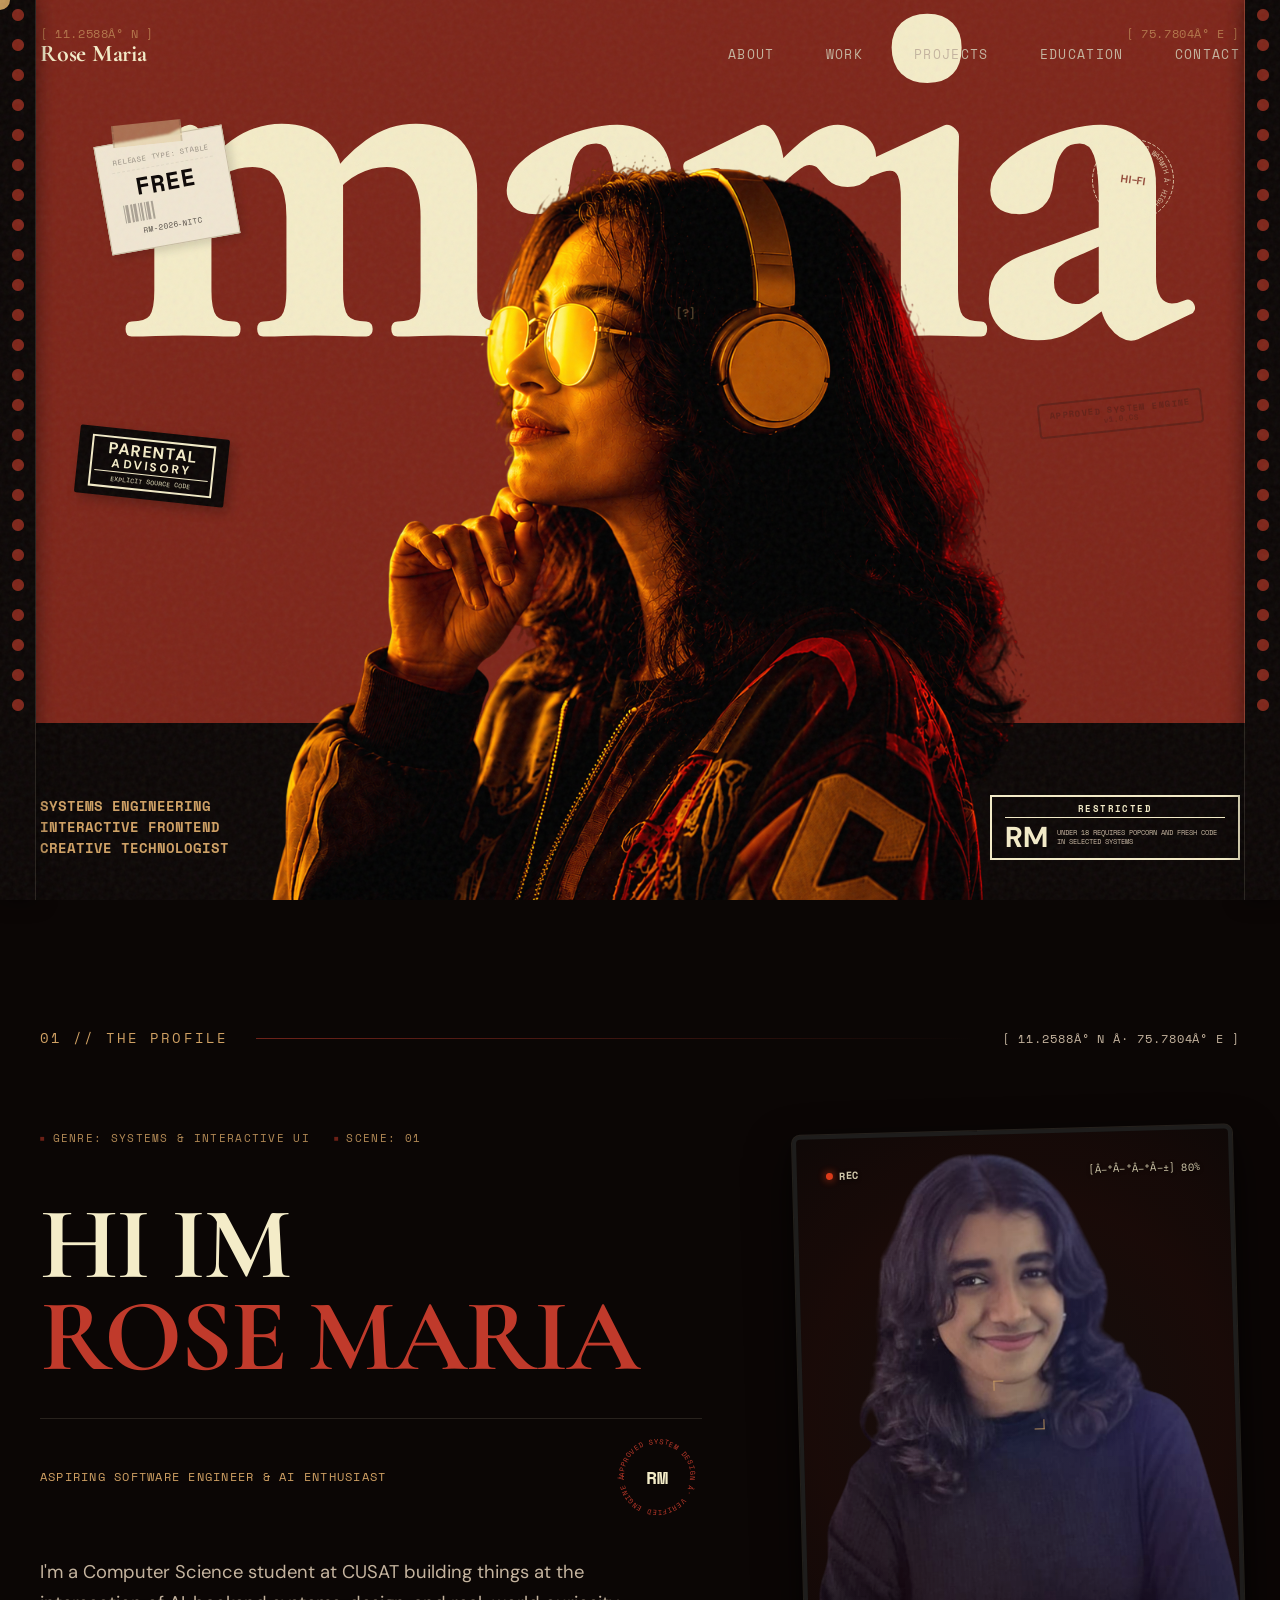
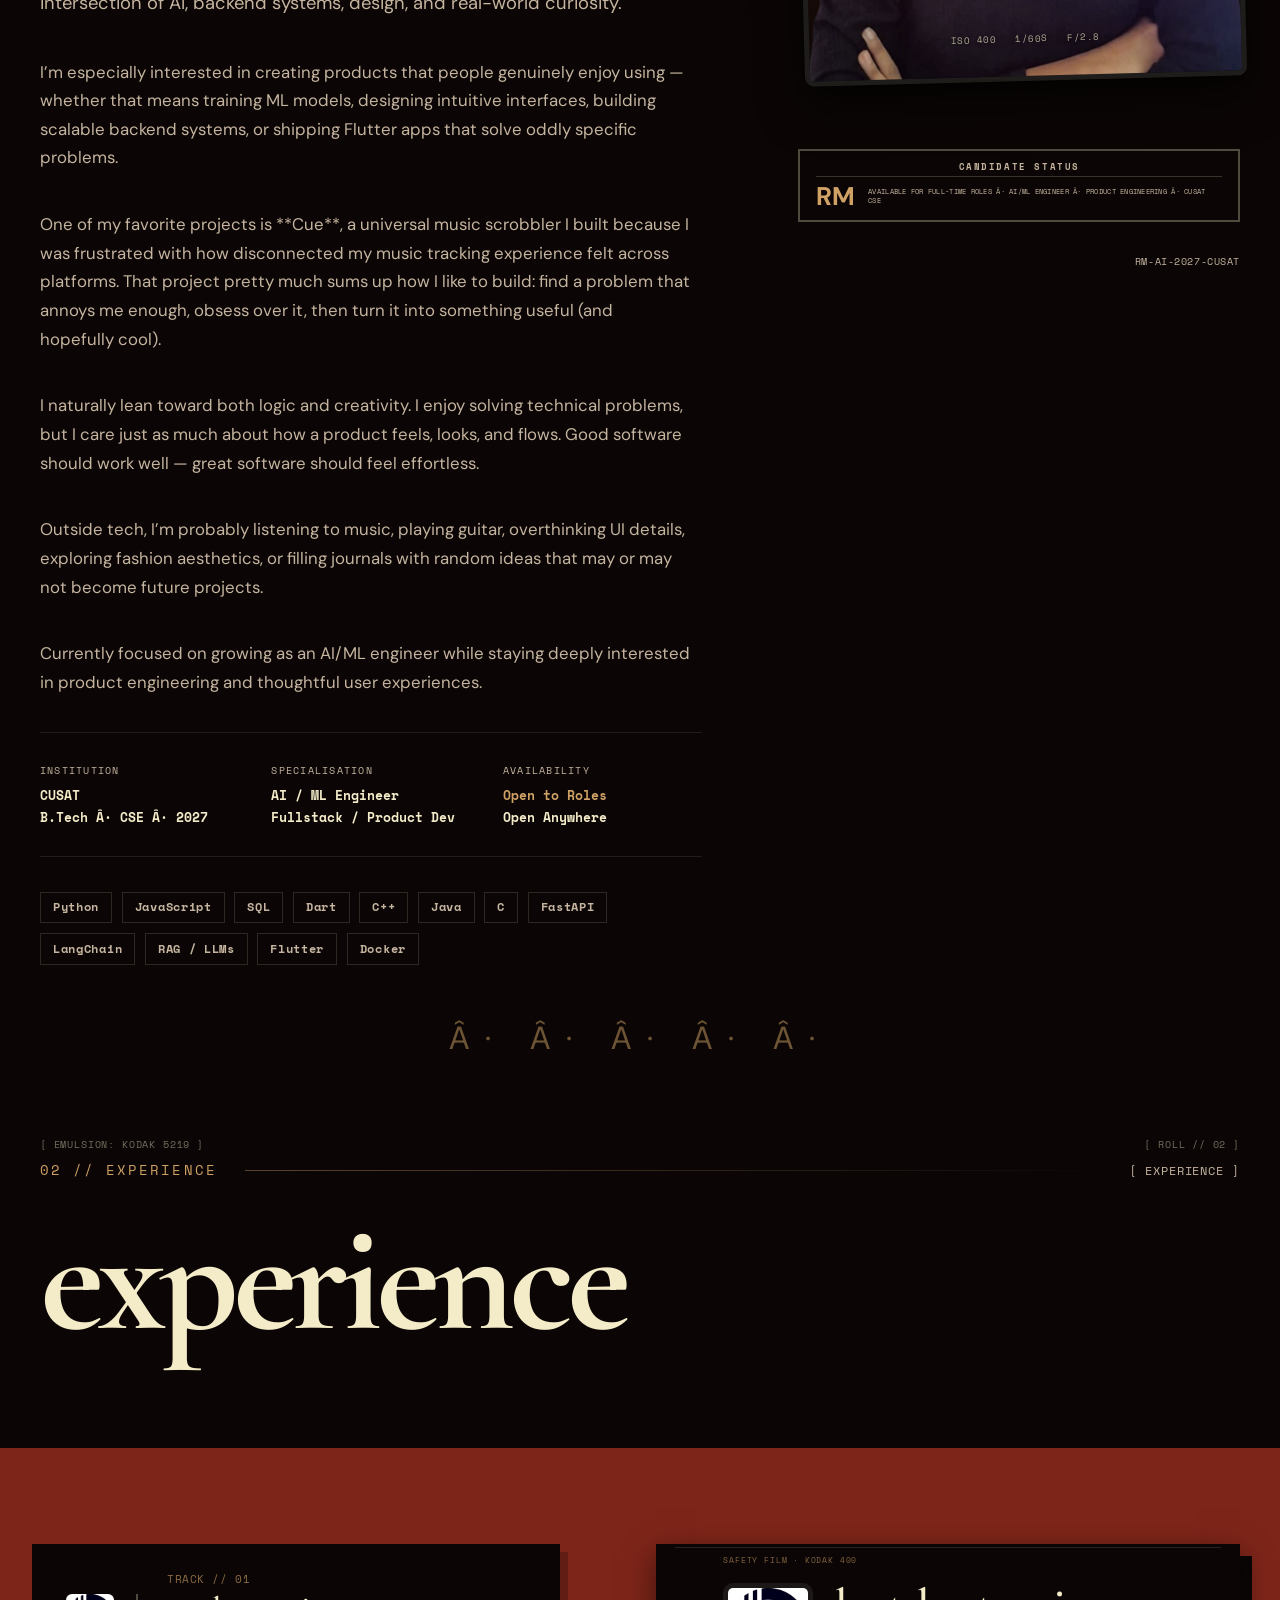
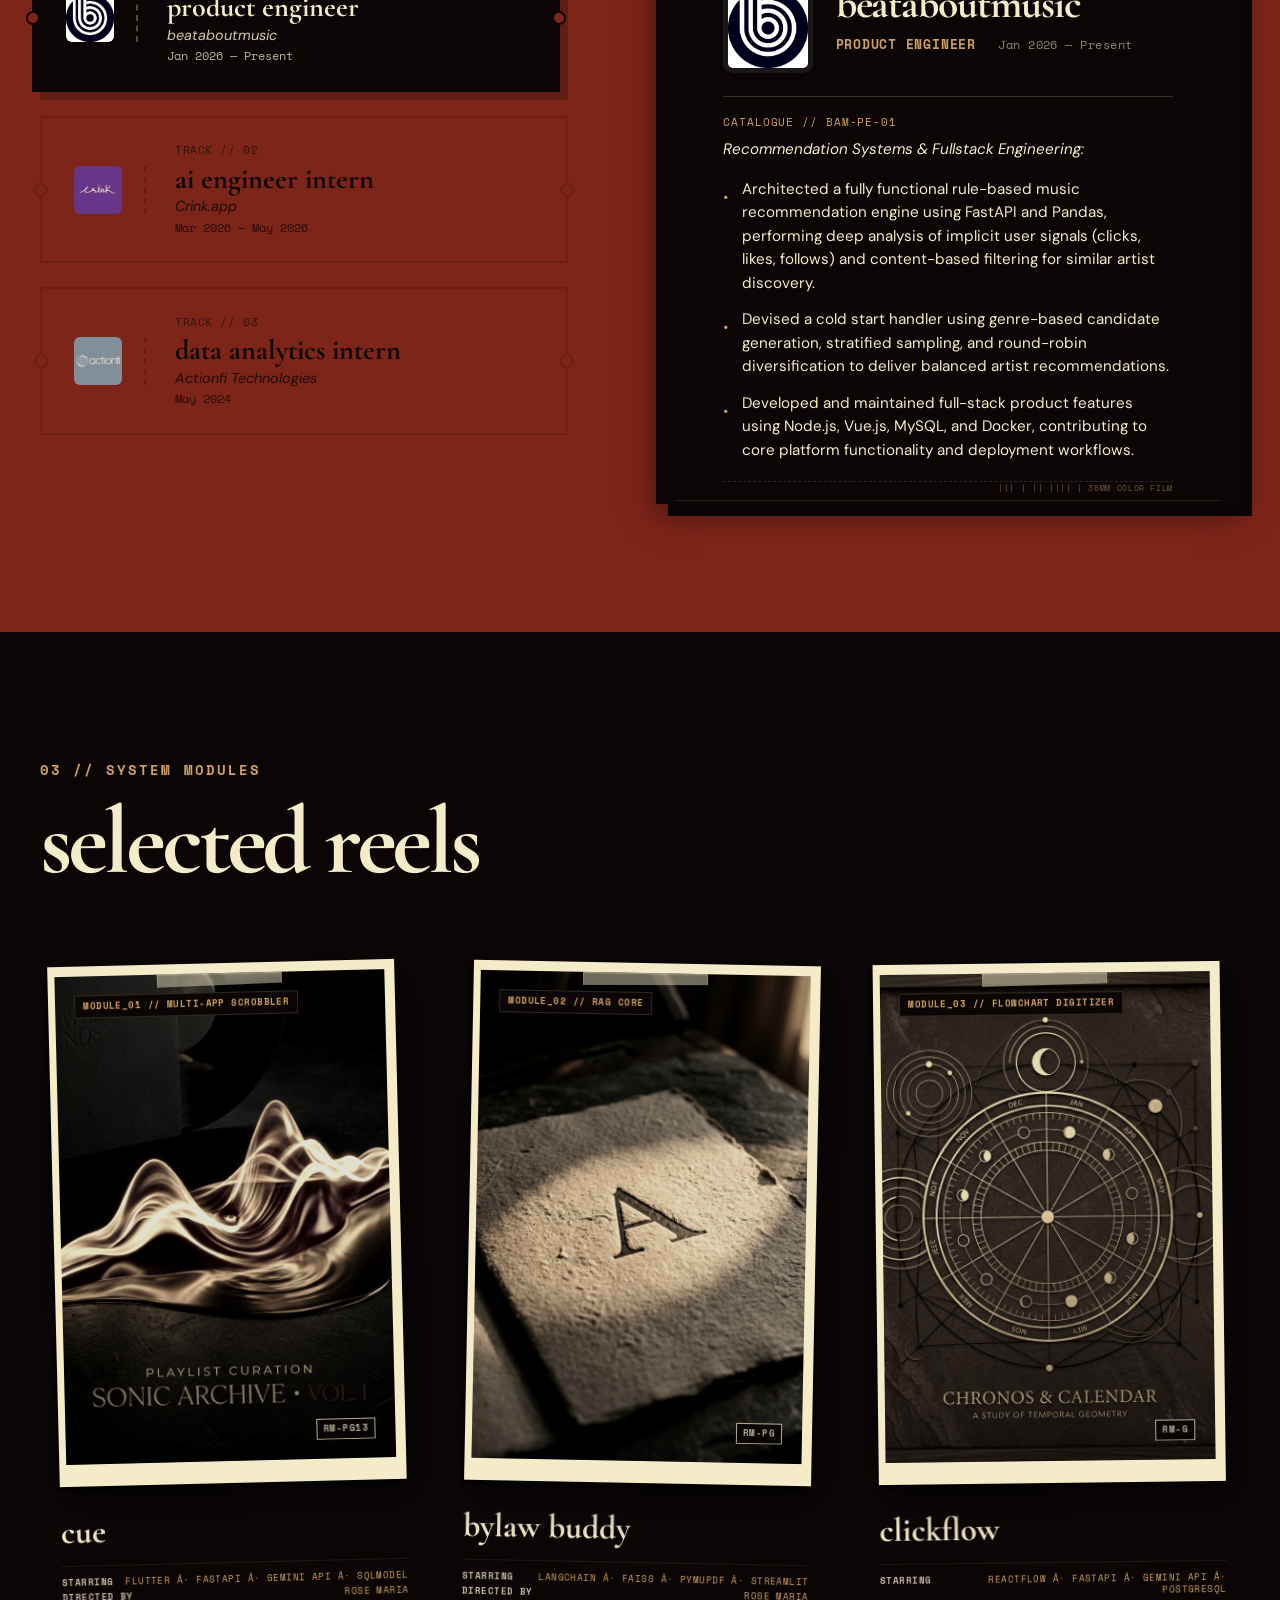
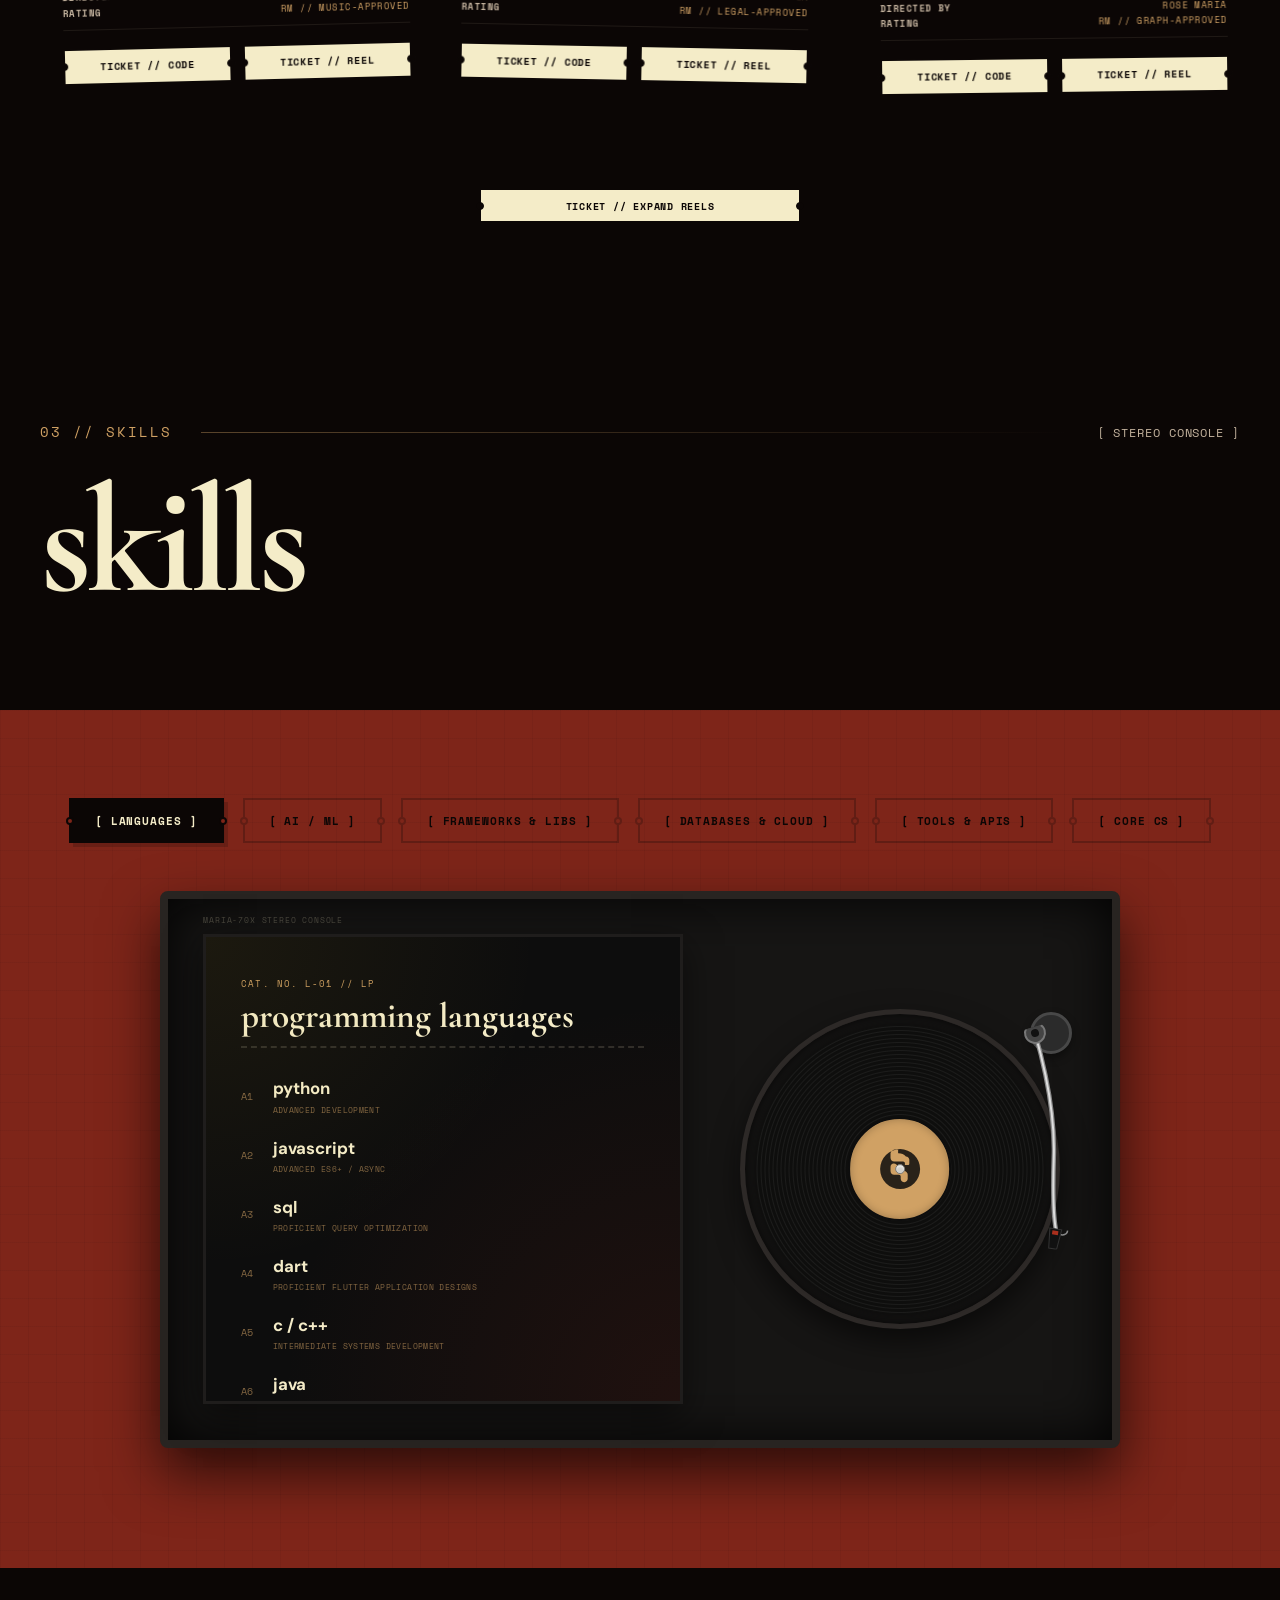
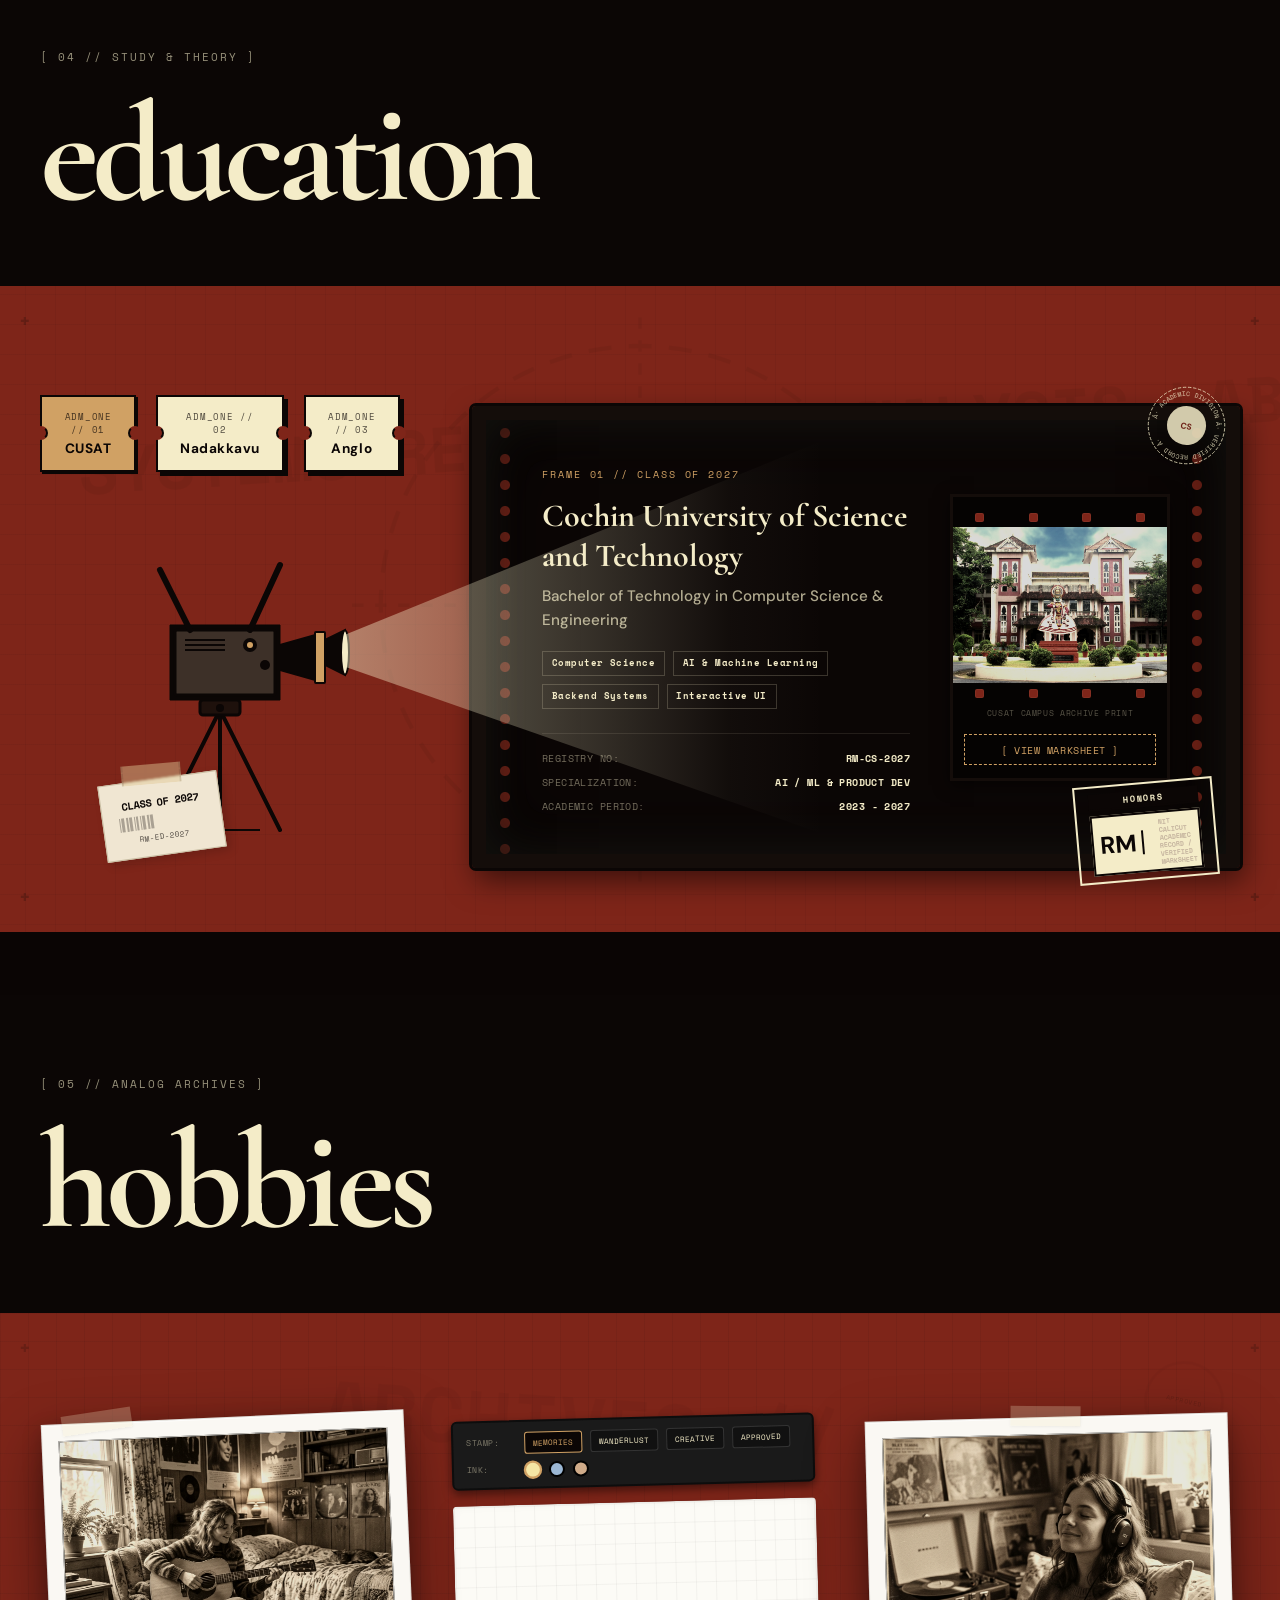
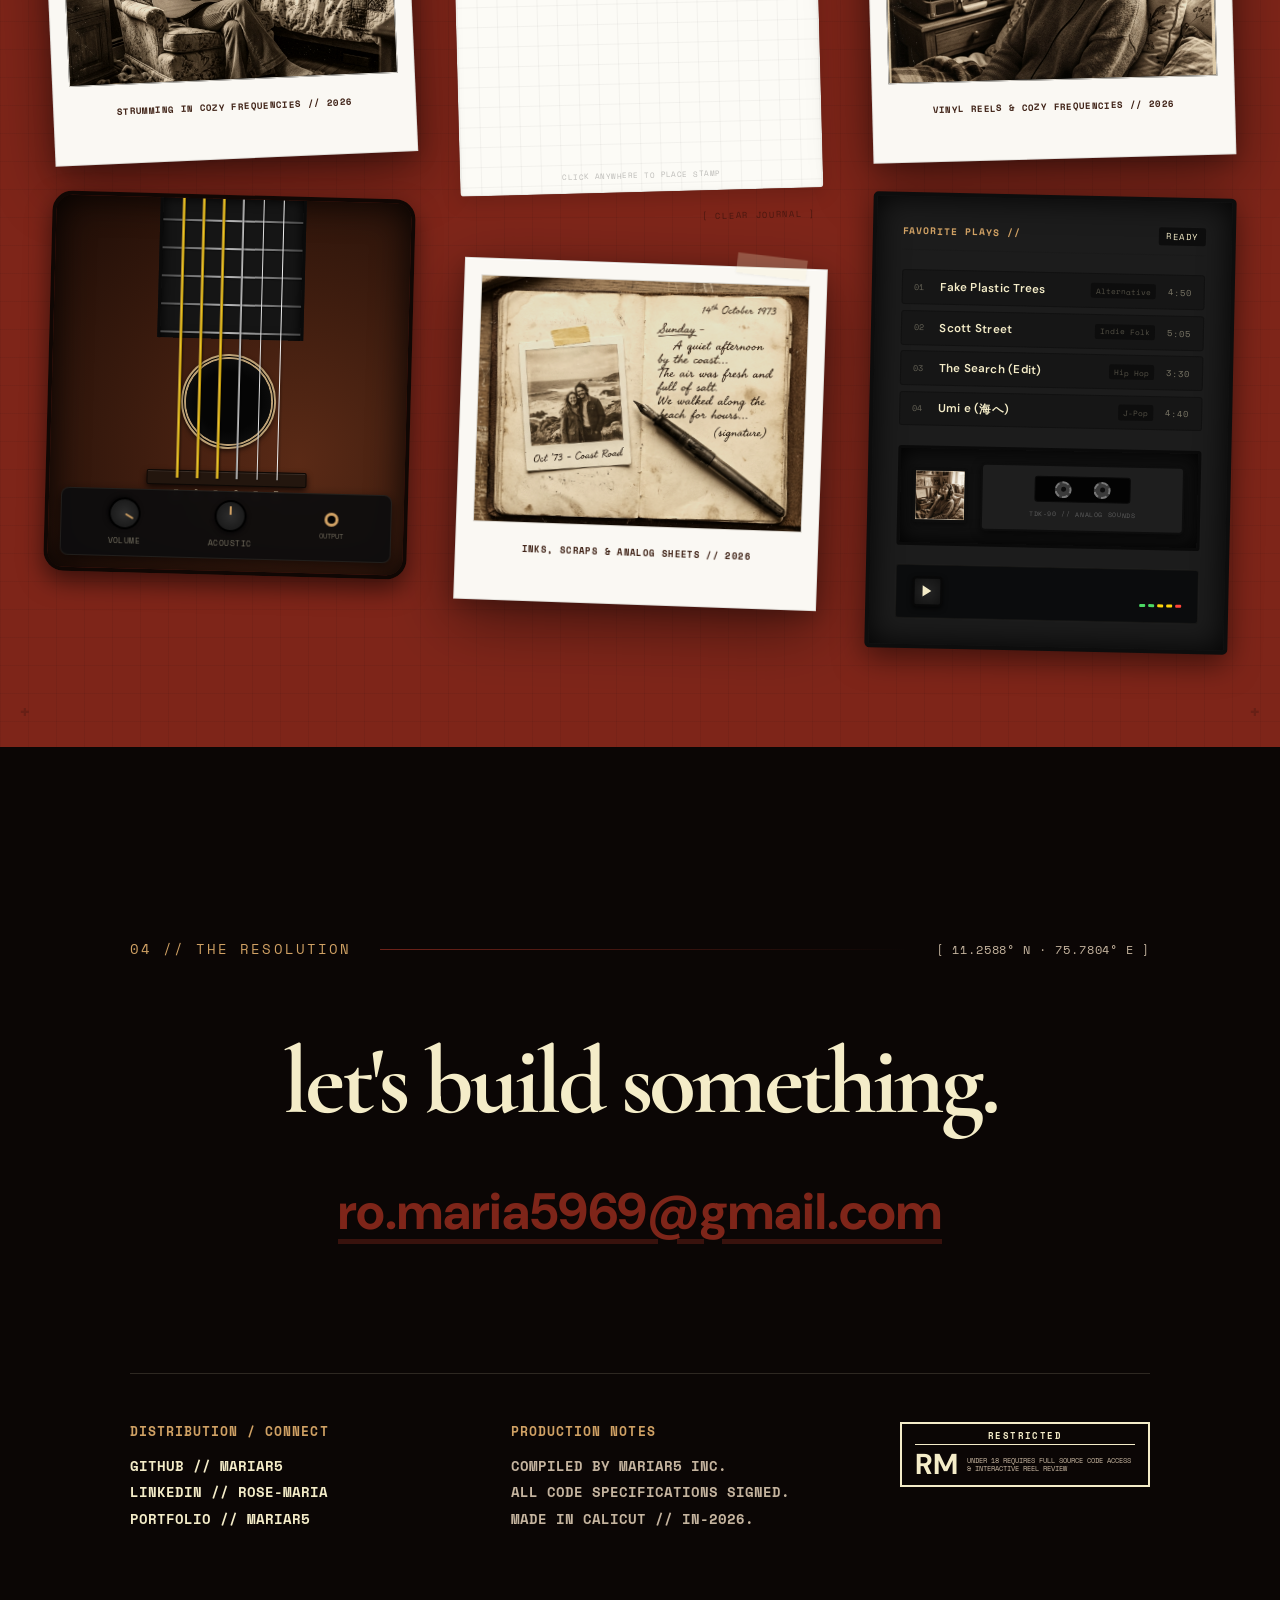
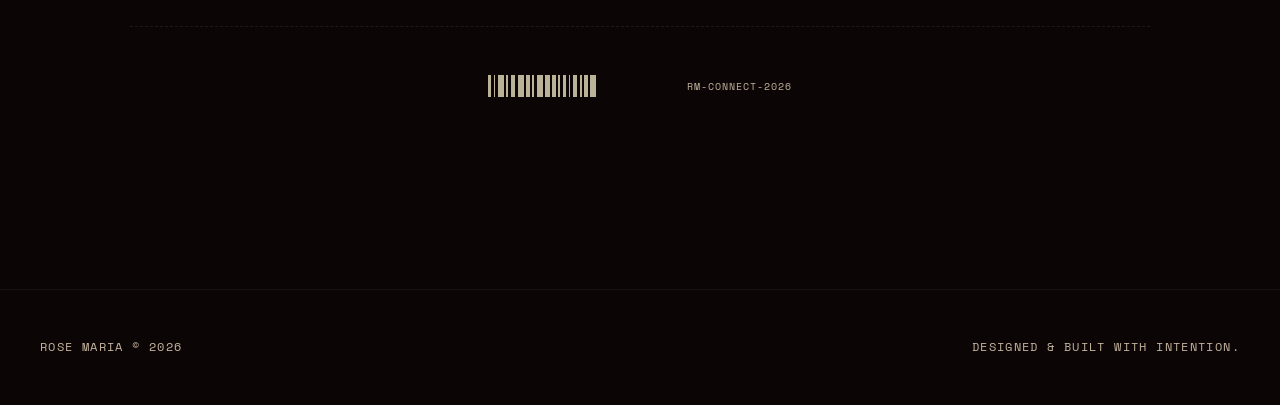
==== commit 4c047690: "Skills and contact" ====
--- a/index.html
+++ b/index.html
@@ -22,6 +22,7 @@
   <link rel="stylesheet" href="styles/education.css">
   <link rel="stylesheet" href="styles/experience.css">
   <link rel="stylesheet" href="styles/projects.css">
+  <link rel="stylesheet" href="styles/skills.css">
   <link rel="stylesheet" href="styles/hobbies.css">
   <link rel="stylesheet" href="styles/contact.css">
 </head>
@@ -218,125 +219,152 @@
             <div class="about-movie-meta-strip">
               <span>GENRE: SYSTEMS &amp; INTERACTIVE UI</span>
               <span>SCENE: 01</span>
-              <span>TAKE: 2026</span>
-            </div>
-
+            </div>
             <!-- Massive display heading -->
             <h2 class="about-title-massive">HI IM<br><span>ROSE MARIA</span></h2>
 
-            <div class="about-name-sub">
-              <span class="about-name-role">Software Engineer Â· Creative Technologist</span>
-              <div class="stamp-badge about-stamp" aria-hidden="true">
-                <svg viewBox="0 0 100 100">
-                  <path id="aboutStampPath" d="M 50,50 m -37,0 a 37,37 0 1,1 74,0 a 37,37 0 1,1 -74,0" fill="none" />
-                  <text font-family="Space Mono" font-size="7.8" fill="currentColor">
-                    <textPath href="#aboutStampPath" letter-spacing="1">APPROVED SYSTEM DESIGN Â· VERIFIED ENGINE Â·
-                    </textPath>
-                  </text>
-                </svg>
-                <div class="stamp-center">RM</div>
-              </div>
-            </div>
-
-            <!-- Professional bio paragraph -->
-            <div class="about-bio-prose">
-              <p class="about-bio-body" style="font-size: 1.15rem; line-height: 1.7; max-width: 650px;">
-                I build software that operates with precision and quiet elegance â€” performant backends, clean system
-                architecture, and rich, tactile web frontends. Based in Calicut, my work spans the full stack: from
-                optimising database pipelines and writing robust APIs, to engineering interactive canvas animations and
-                digital audio systems.
-              </p>
-            </div>
-
-            <!-- Credential rows (NIT Calicut / Spec / Availability) -->
-            <div class="about-credential-grid">
-              <div class="about-cred-col">
-                <span class="cred-label">INSTITUTION</span>
-                <span class="cred-value">NIT Calicut</span>
-                <span class="cred-value">B.Tech Â· CSE Â· 2026</span>
-              </div>
-              <div class="about-cred-col">
-                <span class="cred-label">SPECIALISATION</span>
-                <span class="cred-value">Systems Engineering</span>
-                <span class="cred-value">Audio &amp; Interactive UI</span>
-              </div>
-              <div class="about-cred-col">
-                <span class="cred-label">AVAILABILITY</span>
-                <span class="cred-value cred-available">Open to Roles</span>
-                <span class="cred-value">Calicut / Remote</span>
-              </div>
-            </div>
-
-            <!-- Skill tags -->
-            <div class="about-skills-row">
-              <span class="about-skill-tag">JavaScript</span>
-              <span class="about-skill-tag">TypeScript</span>
-              <span class="about-skill-tag">Python</span>
-              <span class="about-skill-tag">C++</span>
-              <span class="about-skill-tag">SQL</span>
-              <span class="about-skill-tag">Web Audio API</span>
-              <span class="about-skill-tag">WebGL</span>
-              <span class="about-skill-tag">React</span>
-              <span class="about-skill-tag">Node.js</span>
-              <span class="about-skill-tag">Docker</span>
-            </div>
-
-          </div>
-
-          <!-- Right: Camera viewfinder container + restricted-style status box -->
-          <div class="about-right-col">
-
-            <!-- Photo inside vintage Camera Viewfinder container -->
-            <div class="about-photo-viewfinder-container">
-              <div class="about-viewfinder-frame">
-                <img class="viewfinder-photo-img" src="assets/image copy.png" alt="Rose Maria â€” Viewfinder Photo"
-                  loading="lazy">
-
-                <!-- CRT Viewfinder Overlay and Glare -->
-                <div class="viewfinder-crt-overlay"></div>
-                <div class="viewfinder-lens-glare"></div>
-
-                <!-- Camera HUD Decals -->
-                <div class="viewfinder-hud">
-                  <div class="hud-top">
-                    <span class="hud-rec"><span class="hud-red-dot"></span>REC</span>
-                    <span class="hud-battery">[â–°â–°â–°â–±] 80%</span>
-                  </div>
-                  <div class="hud-center-crosshair"></div>
-                  <div class="hud-bottom">
-                    <span class="hud-setting">ISO 400</span>
-                    <span class="hud-setting">1/60s</span>
-                    <span class="hud-setting">f/2.8</span>
-                  </div>
-                </div>
-              </div>
-            </div>
-
-            <!-- Availability block -->
-            <div class="about-restricted-block">
-              <div class="restricted-header">CANDIDATE STATUS</div>
-              <div class="restricted-body">
-                <div class="restricted-letter">RM</div>
-                <div class="restricted-text-rules">
-                  AVAILABLE FOR FULL-TIME ROLES Â· SOFTWARE ENGINEERING Â· INTERACTIVE SYSTEMS Â· NIT CALICUT
-                </div>
-              </div>
-            </div>
-
-            <!-- Barcode decoration -->
-            <div class="about-barcode-row">
-              <div class="barcode-visual-black about-barcode">
-                <span></span><span></span><span></span><span></span><span></span><span></span>
-                <span></span><span></span><span></span><span></span><span></span><span></span>
-              </div>
-              <span class="about-barcode-id">RM-CS-2026-NITC</span>
-            </div>
-
-          </div>
-        </div>
-
-      </div>
-      <div class="section-separator">Â· Â· Â· Â· Â·</div>
+              <div class="about-name-sub">
+                <span class="about-name-role">Aspiring Software Engineer &amp; AI Enthusiast</span>
+                <div class="stamp-badge about-stamp" aria-hidden="true">
+                  <svg viewBox="0 0 100 100">
+                    <path id="aboutStampPath" d="M 50,50 m -37,0 a 37,37 0 1,1 74,0 a 37,37 0 1,1 -74,0" fill="none" />
+                    <text font-family="Space Mono" font-size="7.8" fill="currentColor">
+                      <textPath href="#aboutStampPath" letter-spacing="1">APPROVED SYSTEM DESIGN Â· VERIFIED ENGINE Â·
+                      </textPath>
+                    </text>
+                  </svg>
+                  <div class="stamp-center">RM</div>
+                </div>
+              </div>
+
+              <!-- Professional bio paragraph -->
+              <div class="about-bio-prose">
+                <p class="about-bio-body"
+                  style="font-size: 1.15rem; line-height: 1.7; max-width: 650px; margin-bottom: 1.2rem;">
+                  I'm a Computer Science student at CUSAT building things at the intersection of AI, backend systems,
+                  design, and real-world curiosity.
+                </p>
+                <p class="about-bio-body"
+                  style="font-size: 1.05rem; line-height: 1.7; max-width: 650px; margin-bottom: 1.2rem;">
+                  I’m especially interested in creating products that people genuinely enjoy using — whether that means
+                  training ML models, designing intuitive interfaces, building scalable backend systems, or shipping
+                  Flutter apps that solve oddly specific problems.
+                </p>
+                <p class="about-bio-body"
+                  style="font-size: 1.05rem; line-height: 1.7; max-width: 650px; margin-bottom: 1.2rem;">
+                  One of my favorite projects is **Cue**, a universal music scrobbler I built because I was frustrated
+                  with how disconnected my music tracking experience felt across platforms. That project pretty much
+                  sums up how I like to build: find a problem that annoys me enough, obsess over it, then turn it into
+                  something useful (and hopefully cool).
+                </p>
+                <p class="about-bio-body"
+                  style="font-size: 1.05rem; line-height: 1.7; max-width: 650px; margin-bottom: 1.2rem;">
+                  I naturally lean toward both logic and creativity. I enjoy solving technical problems, but I care just
+                  as much about how a product feels, looks, and flows. Good software should work well — great software
+                  should feel effortless.
+                </p>
+                <p class="about-bio-body"
+                  style="font-size: 1.05rem; line-height: 1.7; max-width: 650px; margin-bottom: 1.2rem;">
+                  Outside tech, I’m probably listening to music, playing guitar, overthinking UI details, exploring
+                  fashion aesthetics, or filling journals with random ideas that may or may not become future projects.
+                </p>
+                <p class="about-bio-body" style="font-size: 1.05rem; line-height: 1.7; max-width: 650px;">
+                  Currently focused on growing as an AI/ML engineer while staying deeply interested in product
+                  engineering and thoughtful user experiences.
+                </p>
+              </div>
+
+              <!-- Credential rows (CUSAT / Spec / Availability) -->
+              <div class="about-credential-grid">
+                <div class="about-cred-col">
+                  <span class="cred-label">INSTITUTION</span>
+                  <span class="cred-value">CUSAT</span>
+                  <span class="cred-value">B.Tech Â· CSE Â· 2027</span>
+                </div>
+                <div class="about-cred-col">
+                  <span class="cred-label">SPECIALISATION</span>
+                  <span class="cred-value">AI / ML Engineer</span>
+                  <span class="cred-value">Fullstack / Product Dev</span>
+                </div>
+                <div class="about-cred-col">
+                  <span class="cred-label">AVAILABILITY</span>
+                  <span class="cred-value cred-available">Open to Roles</span>
+                  <span class="cred-value">Open Anywhere</span>
+                </div>
+              </div>
+
+              <!-- Skill tags -->
+              <div class="about-skills-row">
+                <span class="about-skill-tag">Python</span>
+                <span class="about-skill-tag">JavaScript</span>
+                <span class="about-skill-tag">SQL</span>
+                <span class="about-skill-tag">Dart</span>
+                <span class="about-skill-tag">C++</span>
+                <span class="about-skill-tag">Java</span>
+                <span class="about-skill-tag">C</span>
+                <span class="about-skill-tag">FastAPI</span>
+                <span class="about-skill-tag">LangChain</span>
+                <span class="about-skill-tag">RAG / LLMs</span>
+                <span class="about-skill-tag">Flutter</span>
+                <span class="about-skill-tag">Docker</span>
+              </div>
+
+            </div>
+
+            <!-- Right: Camera viewfinder container + restricted-style status box -->
+            <div class="about-right-col">
+
+              <!-- Photo inside vintage Camera Viewfinder container -->
+              <div class="about-photo-viewfinder-container">
+                <div class="about-viewfinder-frame">
+                  <img class="viewfinder-photo-img" src="assets/image copy.png" alt="Rose Maria â€” Viewfinder Photo"
+                    loading="lazy">
+
+                  <!-- CRT Viewfinder Overlay and Glare -->
+                  <div class="viewfinder-crt-overlay"></div>
+                  <div class="viewfinder-lens-glare"></div>
+
+                  <!-- Camera HUD Decals -->
+                  <div class="viewfinder-hud">
+                    <div class="hud-top">
+                      <span class="hud-rec"><span class="hud-red-dot"></span>REC</span>
+                      <span class="hud-battery">[â–°â–°â–°â–±] 80%</span>
+                    </div>
+                    <div class="hud-center-crosshair"></div>
+                    <div class="hud-bottom">
+                      <span class="hud-setting">ISO 400</span>
+                      <span class="hud-setting">1/60s</span>
+                      <span class="hud-setting">f/2.8</span>
+                    </div>
+                  </div>
+                </div>
+              </div>
+
+              <!-- Availability block -->
+              <div class="about-restricted-block">
+                <div class="restricted-header">CANDIDATE STATUS</div>
+                <div class="restricted-body">
+                  <div class="restricted-letter">RM</div>
+                  <div class="restricted-text-rules">
+                    AVAILABLE FOR FULL-TIME ROLES Â· AI/ML ENGINEER Â· PRODUCT ENGINEERING Â· CUSAT CSE
+                  </div>
+                </div>
+              </div>
+
+              <!-- Barcode decoration -->
+              <div class="about-barcode-row">
+                <div class="barcode-visual-black about-barcode">
+                  <span></span><span></span><span></span><span></span><span></span><span></span>
+                  <span></span><span></span><span></span><span></span><span></span><span></span>
+                </div>
+                <span class="about-barcode-id">RM-AI-2027-CUSAT</span>
+              </div>
+
+            </div>
+          </div>
+
+        </div>
+        <div class="section-separator">Â· Â· Â· Â· Â·</div>
     </section>
 
     <!-- Section 4: EXPERIENCE (Split Layout: 1/4 Black, 3/4 Red with film strip details) -->
@@ -345,6 +373,8 @@
       <!-- Top 1/4: Black background panel with headings -->
       <div class="exp-top-panel">
         <div class="exp-inner">
+          <div class="exp-viewfinder-spec spec-left">[ EMULSION: KODAK 5219 ]</div>
+          <div class="exp-viewfinder-spec spec-right">[ ROLL // 02 ]</div>
           <!-- Header strip matches About page -->
           <div class="exp-header-strip">
             <span class="section-title-label">02 // experience</span>
@@ -368,66 +398,39 @@
               <button class="exp-tab-item active" data-track="1" role="tab" aria-selected="true"
                 aria-controls="film-strip-1">
                 <div class="tab-item-logo">
-                  <!-- Custom SVG Logo for CLL: waveform/grid -->
-                  <svg viewBox="0 0 40 40" class="logo-svg">
-                    <rect x="2" y="2" width="36" height="36" rx="4" fill="none" stroke="currentColor"
-                      stroke-width="2" />
-                    <line x1="8" y1="20" x2="32" y2="20" stroke="currentColor" stroke-width="2" />
-                    <line x1="16" y1="10" x2="16" y2="30" stroke="currentColor" stroke-width="2" />
-                    <line x1="24" y1="10" x2="24" y2="30" stroke="currentColor" stroke-width="2" />
-                    <circle cx="20" cy="20" r="4" fill="currentColor" />
-                  </svg>
+                  <img src="assets/images/bam_logo.jpeg" alt="beataboutmusic logo" class="logo-img">
                 </div>
                 <div class="tab-item-content">
                   <span class="tab-track-no">TRACK // 01</span>
-                  <h4 class="tab-role">Software Engineering</h4>
-                  <span class="tab-company">Creative Logic Lab</span>
-                  <span class="tab-duration">2025 â€” Present</span>
+                  <h4 class="tab-role">Product Engineer</h4>
+                  <span class="tab-company">beataboutmusic</span>
+                  <span class="tab-duration">Jan 2026 — Present</span>
                 </div>
               </button>
 
-              <!-- Tab 2: Helix -->
+              <!-- Tab 2: Crink.app -->
               <button class="exp-tab-item" data-track="2" role="tab" aria-selected="false" aria-controls="film-strip-2">
                 <div class="tab-item-logo">
-                  <!-- Custom SVG Logo for Helix: double helix -->
-                  <svg viewBox="0 0 40 40" class="logo-svg">
-                    <rect x="2" y="2" width="36" height="36" rx="4" fill="none" stroke="currentColor"
-                      stroke-width="2" />
-                    <path d="M10,12 Q20,20 30,12 Q20,20 10,28 Q20,20 30,28" fill="none" stroke="currentColor"
-                      stroke-width="2" />
-                    <circle cx="10" cy="12" r="3" fill="currentColor" />
-                    <circle cx="30" cy="12" r="3" fill="currentColor" />
-                    <circle cx="10" cy="28" r="3" fill="currentColor" />
-                    <circle cx="30" cy="28" r="3" fill="currentColor" />
-                  </svg>
+                  <img src="assets/images/crink_logo..jpeg" alt="Crink.app logo" class="logo-img">
                 </div>
                 <div class="tab-item-content">
                   <span class="tab-track-no">TRACK // 02</span>
-                  <h4 class="tab-role">Web Developer</h4>
-                  <span class="tab-company">Helix Systems</span>
-                  <span class="tab-duration">2024</span>
+                  <h4 class="tab-role">AI Engineer Intern</h4>
+                  <span class="tab-company">Crink.app</span>
+                  <span class="tab-duration">Mar 2026 — May 2026</span>
                 </div>
               </button>
 
-              <!-- Tab 3: MTOI -->
+              <!-- Tab 3: Actionfi Technologies -->
               <button class="exp-tab-item" data-track="3" role="tab" aria-selected="false" aria-controls="film-strip-3">
                 <div class="tab-item-logo">
-                  <!-- Custom SVG Logo for MTOI: cassette / soundwave -->
-                  <svg viewBox="0 0 40 40" class="logo-svg">
-                    <rect x="2" y="2" width="36" height="36" rx="4" fill="none" stroke="currentColor"
-                      stroke-width="2" />
-                    <rect x="8" y="12" width="24" height="16" rx="2" fill="none" stroke="currentColor"
-                      stroke-width="2" />
-                    <circle cx="15" cy="20" r="2.5" fill="currentColor" />
-                    <circle cx="25" cy="20" r="2.5" fill="currentColor" />
-                    <line x1="12" y1="24" x2="28" y2="24" stroke="currentColor" stroke-width="1.5" />
-                  </svg>
+                  <img src="assets/images/actionfi_logo.jpeg" alt="Actionfi Technologies logo" class="logo-img">
                 </div>
                 <div class="tab-item-content">
                   <span class="tab-track-no">TRACK // 03</span>
-                  <h4 class="tab-role">Open Source Contrib.</h4>
-                  <span class="tab-company">Music Tech Open</span>
-                  <span class="tab-duration">2023 â€” 2024</span>
+                  <h4 class="tab-role">Data Analytics Intern</h4>
+                  <span class="tab-company">Actionfi Technologies</span>
+                  <span class="tab-duration">May 2024</span>
                 </div>
               </button>
 
@@ -441,175 +444,184 @@
               <!-- Camera Shutter Flash screen overlay -->
               <div class="shutter-flash" id="shutterFlash"></div>
 
-              <!-- Film Strip 1 (CLL) -->
-              <div class="film-strip active" id="film-strip-1" role="tabpanel" aria-label="Creative Logic Lab Details">
+              <!-- Film Strip 1 (beataboutmusic) -->
+              <div class="film-strip active" id="film-strip-1" role="tabpanel" aria-label="beataboutmusic Details">
                 <div class="film-strip-track">
 
                   <!-- Frame 1: Details -->
                   <div class="film-frame frame-details">
-                    <div class="frame-edge-top"></div>
                     <div class="frame-content">
                       <div class="frame-header">
-                        <span class="frame-cat">CATALOGUE // CLL-CS-01</span>
-                        <h4 class="frame-title">Creative Logic Lab</h4>
-                        <div class="frame-meta-row">
-                          <span class="frame-meta-chip">Software Engineering</span>
-                          <span class="frame-meta-chip">2025 â€” Present</span>
+                        <div class="frame-company-banner">
+                          <img src="assets/images/bam_logo.jpeg" alt="beataboutmusic" class="frame-company-logo">
+                          <div>
+                            <h3 class="frame-company-name" style="color:#F4ECC8;">beataboutmusic</h3>
+                            <div class="frame-company-meta">
+                              <span class="frame-company-role">Product Engineer</span>
+                              <span class="frame-company-date">Jan 2026 — Present</span>
+                            </div>
+                          </div>
                         </div>
+                        <span class="frame-cat">CATALOGUE // BAM-PE-01</span>
                       </div>
                       <div class="frame-body">
-                        <p class="frame-intro">Systems development & graphics optimization:</p>
+                        <p class="frame-intro">Recommendation Systems &amp; Fullstack Engineering:</p>
                         <ul class="frame-bullets">
-                          <li>Developed high-performance interactive web interfaces, achieving sub-100ms response times
-                            for rich graphics.</li>
-                          <li>Created smooth animations and UI systems designed for tactile audio visualizers using the
-                            Web Audio API.</li>
-                          <li>Collaborated with design teams to enforce design systems across client interfaces,
-                            maintaining strict hex color guidelines.</li>
+                          <li>Architected a fully functional rule-based music recommendation engine using FastAPI and
+                            Pandas, performing deep analysis of implicit user signals (clicks, likes, follows) and
+                            content-based filtering for similar artist discovery.</li>
+                          <li>Devised a cold start handler using genre-based candidate generation, stratified sampling,
+                            and round-robin diversification to deliver balanced artist recommendations.</li>
+                          <li>Developed and maintained full-stack product features using Node.js, Vue.js, MySQL, and
+                            Docker, contributing to core platform functionality and deployment workflows.</li>
                         </ul>
                       </div>
                       <div class="frame-footer">
-                        <span class="frame-stamp">DEVELOPED // 2025</span>
-                        <span class="frame-action-prompt">Click to view certificate âž”</span>
-                      </div>
-                    </div>
-                    <div class="frame-edge-bottom"></div>
+                        <span class="frame-stamp">ENGINEERED // 2026</span>
+                        <span class="frame-action-prompt">Click to view certificate ➔</span>
+                      </div>
+                    </div>
                   </div>
 
                   <!-- Frame 2: Certificate -->
                   <div class="film-frame frame-certificate">
-                    <div class="frame-edge-top"></div>
                     <div class="frame-content">
                       <div class="frame-header">
                         <span class="frame-cat">PHOTO RETRIEVAL // CELL-01</span>
-                        <h4 class="frame-title">internship certificate</h4>
+                        <h4 class="frame-title">work certificate</h4>
                       </div>
                       <div class="frame-cert-body">
                         <img class="frame-cert-img" src="assets/certificate_cll.png"
-                          alt="Creative Logic Lab Certificate">
+                          alt="beataboutmusic Work Certificate">
                       </div>
                       <div class="frame-footer">
-                        <span class="frame-stamp">VERIFIED // RM-CLL-2025</span>
-                        <span class="frame-action-prompt">Click to view details â†µ</span>
-                      </div>
-                    </div>
-                    <div class="frame-edge-bottom"></div>
-                  </div>
-
-                </div>
-              </div>
-
-              <!-- Film Strip 2 (Helix) -->
-              <div class="film-strip" id="film-strip-2" role="tabpanel" aria-label="Helix Systems Details"
+                        <span class="frame-stamp">VERIFIED // RM-BAM-2026</span>
+                        <span class="frame-action-prompt">Click to view details ↵</span>
+                      </div>
+                    </div>
+                  </div>
+
+                </div>
+              </div>
+
+              <!-- Film Strip 2 (Crink.app) -->
+              <div class="film-strip" id="film-strip-2" role="tabpanel" aria-label="Crink.app Details"
                 style="display: none;">
                 <div class="film-strip-track">
 
                   <!-- Frame 1: Details -->
                   <div class="film-frame frame-details">
-                    <div class="frame-edge-top"></div>
                     <div class="frame-content">
                       <div class="frame-header">
-                        <span class="frame-cat">CATALOGUE // HXS-CS-02</span>
-                        <h4 class="frame-title">Helix Systems</h4>
-                        <div class="frame-meta-row">
-                          <span class="frame-meta-chip">Web Developer</span>
-                          <span class="frame-meta-chip">2024</span>
+                        <div class="frame-company-banner">
+                          <img src="assets/images/crink_logo..jpeg" alt="Crink.app" class="frame-company-logo">
+                          <div>
+                            <h3 class="frame-company-name" style="color:#F4ECC8;">Crink.app</h3>
+                            <div class="frame-company-meta">
+                              <span class="frame-company-role">AI Engineer Intern</span>
+                              <span class="frame-company-date">Mar 2026 — May 2026</span>
+                            </div>
+                          </div>
                         </div>
+                        <span class="frame-cat">CATALOGUE // CRK-AI-02</span>
                       </div>
                       <div class="frame-body">
-                        <p class="frame-intro">Database performance logs and architecture optimizations:</p>
+                        <p class="frame-intro">AI Persona Generation &amp; LLM-as-Judge Pipelines:</p>
                         <ul class="frame-bullets">
-                          <li>Refactored legacy database models and web frameworks, accelerating load times by 20%.</li>
-                          <li>Constructed clean internal dashboards for metrics logging and performance metrics
-                            tracking.</li>
-                          <li>Authored automated test suites for security validation and data integrity, ensuring 95%
-                            API coverage.</li>
+                          <li>Developed a synthetic conversation generation system using GPT-5.4 to simulate 30 distinct
+                            user personas for two LLM-based AI coaches.</li>
+                          <li>Designed an LLM-as-judge pipeline evaluating responses across 6 quality dimensions against
+                            15 therapist-validated ground truths per conversation.</li>
+                          <li>Established an automated accuracy measurement system that quantifies coach response
+                            quality by computing ground truth pass rates across evaluation runs, enabling iterative
+                            model benchmarking.</li>
                         </ul>
                       </div>
                       <div class="frame-footer">
-                        <span class="frame-stamp">DEVELOPED // 2024</span>
-                        <span class="frame-action-prompt">Click to view certificate âž”</span>
-                      </div>
-                    </div>
-                    <div class="frame-edge-bottom"></div>
+                        <span class="frame-stamp">DEVELOPED // 2026</span>
+                        <span class="frame-action-prompt">Click to view certificate ➔</span>
+                      </div>
+                    </div>
                   </div>
 
                   <!-- Frame 2: Certificate -->
                   <div class="film-frame frame-certificate">
-                    <div class="frame-edge-top"></div>
                     <div class="frame-content">
                       <div class="frame-header">
                         <span class="frame-cat">PHOTO RETRIEVAL // CELL-02</span>
                         <h4 class="frame-title">internship certificate</h4>
                       </div>
                       <div class="frame-cert-body">
-                        <img class="frame-cert-img" src="assets/certificate_helix.png" alt="Helix Systems Certificate">
+                        <img class="frame-cert-img" src="assets/certificate_helix.png"
+                          alt="Crink.app Internship Certificate">
                       </div>
                       <div class="frame-footer">
-                        <span class="frame-stamp">VERIFIED // RM-HXS-2024</span>
-                        <span class="frame-action-prompt">Click to view details â†µ</span>
-                      </div>
-                    </div>
-                    <div class="frame-edge-bottom"></div>
-                  </div>
-
-                </div>
-              </div>
-
-              <!-- Film Strip 3 (MTOI) -->
-              <div class="film-strip" id="film-strip-3" role="tabpanel" aria-label="Music Tech Open Initiative Details"
+                        <span class="frame-stamp">VERIFIED // RM-CRK-2026</span>
+                        <span class="frame-action-prompt">Click to view details ↵</span>
+                      </div>
+                    </div>
+                  </div>
+
+                </div>
+              </div>
+
+              <!-- Film Strip 3 (Actionfi Technologies) -->
+              <div class="film-strip" id="film-strip-3" role="tabpanel" aria-label="Actionfi Technologies Details"
                 style="display: none;">
                 <div class="film-strip-track">
 
                   <!-- Frame 1: Details -->
                   <div class="film-frame frame-details">
-                    <div class="frame-edge-top"></div>
                     <div class="frame-content">
                       <div class="frame-header">
-                        <span class="frame-cat">CATALOGUE // MTOI-DSP-03</span>
-                        <h4 class="frame-title">Music Tech Open</h4>
-                        <div class="frame-meta-row">
-                          <span class="frame-meta-chip">Open Source</span>
-                          <span class="frame-meta-chip">2023 â€” 2024</span>
+                        <div class="frame-company-banner">
+                          <img src="assets/images/actionfi_logo.jpeg" alt="Actionfi Technologies"
+                            class="frame-company-logo">
+                          <div>
+                            <h3 class="frame-company-name" style="color:#F4ECC8;">Actionfi Technologies</h3>
+                            <div class="frame-company-meta">
+                              <span class="frame-company-role">Data Analytics Intern</span>
+                              <span class="frame-company-date">May 2024</span>
+                            </div>
+                          </div>
                         </div>
+                        <span class="frame-cat">CATALOGUE // AFT-DA-03</span>
                       </div>
                       <div class="frame-body">
-                        <p class="frame-intro">Digital Signal Processing contributions and package configurations:</p>
+                        <p class="frame-intro">Exploratory Data Analysis &amp; LLM Benchmarking:</p>
                         <ul class="frame-bullets">
-                          <li>Contributed core components to open-source DSP frameworks utilized by hundreds of online
-                            artists.</li>
-                          <li>Refined accessibility features, updating markup and screen-reader flow for digital audio
-                            workspaces.</li>
-                          <li>Maintained build tasks and optimized package loading pipelines, reducing payload size by
-                            15%.</li>
+                          <li>Performed exploratory data analysis (EDA) on a 10,000-row bot performance dataset using
+                            Pandas and Matplotlib, generating visualizations and insights into automation pipeline
+                            efficiency.</li>
+                          <li>Built a Gemini API-powered AI system for structured data extraction from newspaper
+                            clippings, prototyping a research paper digitization workflow.</li>
+                          <li>Developed an LLM benchmarking framework evaluating GPT-3.5 Turbo, GPT-4, and GPT-4o
+                            against expected outputs to automate model selection.</li>
                         </ul>
                       </div>
                       <div class="frame-footer">
                         <span class="frame-stamp">DEVELOPED // 2024</span>
-                        <span class="frame-action-prompt">Click to view certificate âž”</span>
-                      </div>
-                    </div>
-                    <div class="frame-edge-bottom"></div>
+                        <span class="frame-action-prompt">Click to view certificate ➔</span>
+                      </div>
+                    </div>
                   </div>
 
                   <!-- Frame 2: Certificate -->
                   <div class="film-frame frame-certificate">
-                    <div class="frame-edge-top"></div>
                     <div class="frame-content">
                       <div class="frame-header">
                         <span class="frame-cat">PHOTO RETRIEVAL // CELL-03</span>
-                        <h4 class="frame-title">contribution certificate</h4>
+                        <h4 class="frame-title">internship certificate</h4>
                       </div>
                       <div class="frame-cert-body">
                         <img class="frame-cert-img" src="assets/certificate_mtoi.png"
-                          alt="Music Tech Open Initiative Certificate">
+                          alt="Actionfi Technologies Internship Certificate">
                       </div>
                       <div class="frame-footer">
-                        <span class="frame-stamp">VERIFIED // RM-MTOI-2024</span>
-                        <span class="frame-action-prompt">Click to view details â†µ</span>
-                      </div>
-                    </div>
-                    <div class="frame-edge-bottom"></div>
+                        <span class="frame-stamp">VERIFIED // RM-AFT-2024</span>
+                        <span class="frame-action-prompt">Click to view details ↵</span>
+                      </div>
+                    </div>
                   </div>
 
                 </div>
@@ -630,21 +642,21 @@
       </div>
 
       <div class="projects-grid">
-        <!-- Project 1: VibeScribe Poster -->
+        <!-- Project 1: Cue Poster -->
         <article class="project-card reveal-on-scroll">
           <div class="project-poster-frame">
-            <img class="project-image" src="assets/project1.png" alt="VibeScribe movie poster" loading="lazy">
-            <div class="poster-spec-label">MODULE_01 // VECTOR MATCH</div>
+            <img class="project-image" src="assets/project1.png" alt="Cue movie poster" loading="lazy">
+            <div class="poster-spec-label">MODULE_01 // MULTI-APP SCROBBLER</div>
             <div class="poster-rating">RM-PG13</div>
 
             <div class="project-overlay">
               <div class="overlay-header-specs">
-                <span>FORMAT // WEB PIPELINE</span>
-                <span>CODE // RM-VBS-01</span>
-              </div>
-              <p class="project-summary-long">An AI-driven audio playlist manager utilizing machine learning vectors to
-                recommend songs based on emotional profiles and text-prompt mood descriptions. Integrated directly with
-                online music APIs.</p>
+                <span>FORMAT // FLUTTER &amp; FASTAPI</span>
+                <span>CODE // RM-CUE-01</span>
+              </div>
+              <p class="project-summary-long">A universal cross-platform music tracking ecosystem that intercepts
+                Android media notifications to scrobble playback across 16 music apps, utilizing Gemini 2.5
+                Flash-powered multi-modal recommendation engine for contextual music discovery.</p>
               <div class="play-indicator">
                 <svg viewBox="0 0 24 24" width="20" height="20" fill="currentColor">
                   <path d="M8 5v14l11-7z" />
@@ -655,45 +667,46 @@
           </div>
 
           <div class="project-details">
-            <h4 class="project-title">VibeScribe</h4>
+            <h4 class="project-title">Cue</h4>
 
             <!-- Retro Billing Credits block -->
             <div class="project-billing">
-              <div class="billing-line"><span class="role">STARRING</span> <span class="names">Python Â· TypeScript Â· Web
-                  Audio</span></div>
+              <div class="billing-line"><span class="role">STARRING</span> <span class="names">Flutter Â· FastAPI Â·
+                  Gemini API Â· SQLModel</span></div>
               <div class="billing-line"><span class="role">DIRECTED BY</span> <span class="names">Rose Maria</span>
               </div>
-              <div class="billing-line"><span class="role">RATING</span> <span class="names">RM // CS-APPROVED</span>
+              <div class="billing-line"><span class="role">RATING</span> <span class="names">RM // MUSIC-APPROVED</span>
               </div>
             </div>
 
             <div class="project-actions-row">
-              <a href="https://github.com/mariaR5" target="_blank" rel="noopener noreferrer" class="project-ticket-btn"
-                aria-label="GitHub Repository">
+              <a href="https://github.com/mariaR5/music-dashboard" target="_blank" rel="noopener noreferrer"
+                class="project-ticket-btn" aria-label="GitHub Repository">
                 <span>TICKET // CODE</span>
               </a>
-              <a href="#" class="project-ticket-btn" aria-label="Live Demo">
+              <a href="https://github.com/mariaR5/music-dashboard" target="_blank" rel="noopener noreferrer"
+                class="project-ticket-btn" aria-label="Live Demo">
                 <span>TICKET // REEL</span>
               </a>
             </div>
           </div>
         </article>
 
-        <!-- Project 2: Aura Poster -->
+        <!-- Project 2: Bylaw Buddy Poster -->
         <article class="project-card reveal-on-scroll">
           <div class="project-poster-frame">
-            <img class="project-image" src="assets/project2.png" alt="Aura movie poster" loading="lazy">
-            <div class="poster-spec-label">MODULE_02 // AMBIENCE CORE</div>
+            <img class="project-image" src="assets/project2.png" alt="Bylaw Buddy movie poster" loading="lazy">
+            <div class="poster-spec-label">MODULE_02 // RAG CORE</div>
             <div class="poster-rating">RM-PG</div>
 
             <div class="project-overlay">
               <div class="overlay-header-specs">
-                <span>FORMAT // CANVAS INTERACTIVE</span>
-                <span>CODE // RM-AUR-02</span>
-              </div>
-              <p class="project-summary-long">A distraction-free writing environment that syncs local prose to ambient
-                soundscapes. Includes low-latency offline synching, Markdown previewing, and dynamic typographic
-                settings.</p>
+                <span>FORMAT // LANGCHAIN &amp; FAISS</span>
+                <span>CODE // RM-BYB-02</span>
+              </div>
+              <p class="project-summary-long">A full-stack RAG pipeline using LangChain, FAISS vector search, and
+                HuggingFace embeddings (all-MiniLM-L6-v2) to answer queries on Indian laws with page-level PDF
+                citations, custom highlighting, and BrightData search fallback.</p>
               <div class="play-indicator">
                 <svg viewBox="0 0 24 24" width="20" height="20" fill="currentColor">
                   <path d="M8 5v14l11-7z" />
@@ -704,45 +717,46 @@
           </div>
 
           <div class="project-details">
-            <h4 class="project-title">Aura</h4>
+            <h4 class="project-title">Bylaw Buddy</h4>
 
             <!-- Retro Billing Credits block -->
             <div class="project-billing">
-              <div class="billing-line"><span class="role">STARRING</span> <span class="names">Svelte Â· IndexedDB Â· CSS
-                  Canvas</span></div>
+              <div class="billing-line"><span class="role">STARRING</span> <span class="names">LangChain Â· FAISS Â·
+                  PyMuPDF Â· Streamlit</span></div>
               <div class="billing-line"><span class="role">DIRECTED BY</span> <span class="names">Rose Maria</span>
               </div>
-              <div class="billing-line"><span class="role">RATING</span> <span class="names">RM // UI-APPROVED</span>
+              <div class="billing-line"><span class="role">RATING</span> <span class="names">RM // LEGAL-APPROVED</span>
               </div>
             </div>
 
             <div class="project-actions-row">
-              <a href="https://github.com/mariaR5" target="_blank" rel="noopener noreferrer" class="project-ticket-btn"
-                aria-label="GitHub Repository">
+              <a href="https://github.com/mariaR5/rag-law-chatbot" target="_blank" rel="noopener noreferrer"
+                class="project-ticket-btn" aria-label="GitHub Repository">
                 <span>TICKET // CODE</span>
               </a>
-              <a href="#" class="project-ticket-btn" aria-label="Live Demo">
+              <a href="https://github.com/mariaR5/rag-law-chatbot" target="_blank" rel="noopener noreferrer"
+                class="project-ticket-btn" aria-label="Live Demo">
                 <span>TICKET // REEL</span>
               </a>
             </div>
           </div>
         </article>
 
-        <!-- Project 3: Chronos Poster -->
+        <!-- Project 3: Clickflow Poster -->
         <article class="project-card reveal-on-scroll">
           <div class="project-poster-frame">
-            <img class="project-image" src="assets/project3.png" alt="Chronos movie poster" loading="lazy">
-            <div class="poster-spec-label">MODULE_03 // SPATIAL MATRIX</div>
+            <img class="project-image" src="assets/project3.png" alt="Clickflow movie poster" loading="lazy">
+            <div class="poster-spec-label">MODULE_03 // FLOWCHART DIGITIZER</div>
             <div class="poster-rating">RM-G</div>
 
             <div class="project-overlay">
               <div class="overlay-header-specs">
-                <span>FORMAT // 3D ENGINE</span>
-                <span>CODE // RM-CHNS-03</span>
-              </div>
-              <p class="project-summary-long">A multi-dimensional calendar mapping time coordinates to spatial node
-                points. Designed for tracking complex parallel team releases, deadlines, and dependencies in a 3D
-                interface.</p>
+                <span>FORMAT // MULTIMODAL GRAPH</span>
+                <span>CODE // RM-CKF-03</span>
+              </div>
+              <p class="project-summary-long">A full-stack platform where Gemini Flash parses hand-drawn flowcharts into
+                structured JSON node-edge configurations rendered dynamically via ReactFlow, backed by async FastAPI and
+                PostgreSQL.</p>
               <div class="play-indicator">
                 <svg viewBox="0 0 24 24" width="20" height="20" fill="currentColor">
                   <path d="M8 5v14l11-7z" />
@@ -753,33 +767,634 @@
           </div>
 
           <div class="project-details">
-            <h4 class="project-title">Chronos</h4>
+            <h4 class="project-title">Clickflow</h4>
 
             <!-- Retro Billing Credits block -->
             <div class="project-billing">
-              <div class="billing-line"><span class="role">STARRING</span> <span class="names">Three.js Â· WebGL Â· CSS
-                  Grid</span></div>
+              <div class="billing-line"><span class="role">STARRING</span> <span class="names">ReactFlow Â· FastAPI Â·
+                  Gemini API Â· PostgreSQL</span></div>
               <div class="billing-line"><span class="role">DIRECTED BY</span> <span class="names">Rose Maria</span>
               </div>
-              <div class="billing-line"><span class="role">RATING</span> <span class="names">RM // 3D-APPROVED</span>
+              <div class="billing-line"><span class="role">RATING</span> <span class="names">RM // GRAPH-APPROVED</span>
               </div>
             </div>
 
             <div class="project-actions-row">
-              <a href="https://github.com/mariaR5" target="_blank" rel="noopener noreferrer" class="project-ticket-btn"
-                aria-label="GitHub Repository">
+              <a href="https://github.com/nidha-rahma/automated-diagram-digitization" target="_blank"
+                rel="noopener noreferrer" class="project-ticket-btn" aria-label="GitHub Repository">
                 <span>TICKET // CODE</span>
               </a>
-              <a href="#" class="project-ticket-btn" aria-label="Live Demo">
+              <a href="https://click-flow-git-main-nidha-rahmas-projects.vercel.app/" target="_blank"
+                rel="noopener noreferrer" class="project-ticket-btn" aria-label="Live Demo">
                 <span>TICKET // REEL</span>
               </a>
             </div>
           </div>
         </article>
       </div>
+
+      <!-- Expandable Projects "Show More" Area -->
+      <div class="projects-more-trigger-container">
+        <button id="btnProjectsShowMore" class="project-ticket-btn" aria-expanded="false"
+          aria-controls="projectsMoreContent">
+          <span>TICKET // EXPAND REELS</span>
+        </button>
+      </div>
+
+      <div id="projectsMoreContent" class="projects-more-content">
+        <div class="projects-grid">
+
+          <!-- Project 4: SonoTune -->
+          <article class="project-card reveal-on-scroll">
+            <div class="project-poster-frame">
+              <img class="project-image" src="assets/hobby_music.png" alt="SonoTune movie poster" loading="lazy">
+              <div class="poster-spec-label">MODULE_04 // YIN DETECTOR</div>
+              <div class="poster-rating">RM-G</div>
+
+              <div class="project-overlay">
+                <div class="overlay-header-specs">
+                  <span>FORMAT // MOBILE APPLICATION</span>
+                  <span>CODE // RM-SNT-04</span>
+                </div>
+                <p class="project-summary-long">A sleek, accurate instrument tuner app that listens and detects
+                  fundamental pitch frequencies in real time using the YIN algorithm, supporting guitar, bass, ukulele,
+                  and violin tuning configurations.</p>
+                <div class="play-indicator">
+                  <svg viewBox="0 0 24 24" width="20" height="20" fill="currentColor">
+                    <path d="M8 5v14l11-7z" />
+                  </svg>
+                  <span>LOAD SIGNAL</span>
+                </div>
+              </div>
+            </div>
+
+            <div class="project-details">
+              <h4 class="project-title">SonoTune</h4>
+              <div class="project-billing">
+                <div class="billing-line"><span class="role">STARRING</span> <span class="names">Flutter Â· YIN
+                    Algorithm Â· Material UI</span></div>
+                <div class="billing-line"><span class="role">DIRECTED BY</span> <span class="names">Rose Maria</span>
+                </div>
+                <div class="billing-line"><span class="role">RATING</span> <span class="names">RM //
+                    AUDIO-APPROVED</span></div>
+              </div>
+              <div class="project-actions-row">
+                <a href="https://github.com/mariaR5/sonotune" target="_blank" rel="noopener noreferrer"
+                  class="project-ticket-btn">
+                  <span>TICKET // CODE</span>
+                </a>
+              </div>
+            </div>
+          </article>
+
+          <!-- Project 5: Vehicle Price Predictor -->
+          <article class="project-card reveal-on-scroll">
+            <div class="project-poster-frame">
+              <img class="project-image" src="assets/project2.png" alt="Vehicle Price Predictor movie poster"
+                loading="lazy">
+              <div class="poster-spec-label">MODULE_05 // REGRESSION MODEL</div>
+              <div class="poster-rating">RM-G</div>
+
+              <div class="project-overlay">
+                <div class="overlay-header-specs">
+                  <span>FORMAT // WEB APP</span>
+                  <span>CODE // RM-VPP-05</span>
+                </div>
+                <p class="project-summary-long">A machine learning project predicting vehicle market value from
+                  specifications using an XGBoost Regressor model, backed by a Flask API and paired with a dynamic
+                  predictive frontend dashboard.</p>
+                <div class="play-indicator">
+                  <svg viewBox="0 0 24 24" width="20" height="20" fill="currentColor">
+                    <path d="M8 5v14l11-7z" />
+                  </svg>
+                  <span>LOAD SIGNAL</span>
+                </div>
+              </div>
+            </div>
+
+            <div class="project-details">
+              <h4 class="project-title">Vehicle Price Predictor</h4>
+              <div class="project-billing">
+                <div class="billing-line"><span class="role">STARRING</span> <span class="names">Python Â· XGBoost Â·
+                    Flask</span></div>
+                <div class="billing-line"><span class="role">DIRECTED BY</span> <span class="names">Rose Maria</span>
+                </div>
+                <div class="billing-line"><span class="role">RATING</span> <span class="names">RM // ML-APPROVED</span>
+                </div>
+              </div>
+              <div class="project-actions-row">
+                <a href="https://github.com/mariaR5/vehicle-price-predictor" target="_blank" rel="noopener noreferrer"
+                  class="project-ticket-btn">
+                  <span>TICKET // CODE</span>
+                </a>
+              </div>
+            </div>
+          </article>
+
+          <!-- Project 6: ASL Hand Gesture Recognition -->
+          <article class="project-card reveal-on-scroll">
+            <div class="project-poster-frame">
+              <img class="project-image" src="assets/project3.png" alt="ASL Sign Recognition movie poster"
+                loading="lazy">
+              <div class="poster-spec-label">MODULE_06 // CV HAND MATRIX</div>
+              <div class="poster-rating">RM-PG</div>
+
+              <div class="project-overlay">
+                <div class="overlay-header-specs">
+                  <span>FORMAT // CV CORE</span>
+                  <span>CODE // RM-ASL-06</span>
+                </div>
+                <p class="project-summary-long">A real-time American Sign Language (ASL) gesture interpreter using
+                  MediaPipe Hands to capture coordinate joints from webcams and a Random Forest Classifier to translate
+                  signs dynamically.</p>
+                <div class="play-indicator">
+                  <svg viewBox="0 0 24 24" width="20" height="20" fill="currentColor">
+                    <path d="M8 5v14l11-7z" />
+                  </svg>
+                  <span>LOAD SIGNAL</span>
+                </div>
+              </div>
+            </div>
+
+            <div class="project-details">
+              <h4 class="project-title">ASL Recognition</h4>
+              <div class="project-billing">
+                <div class="billing-line"><span class="role">STARRING</span> <span class="names">Python Â· OpenCV Â·
+                    MediaPipe Â· Scikit-learn</span></div>
+                <div class="billing-line"><span class="role">DIRECTED BY</span> <span class="names">Rose Maria</span>
+                </div>
+                <div class="billing-line"><span class="role">RATING</span> <span class="names">RM // CV-APPROVED</span>
+                </div>
+              </div>
+              <div class="project-actions-row">
+                <a href="https://github.com/mariaR5/ASL-detection" target="_blank" rel="noopener noreferrer"
+                  class="project-ticket-btn">
+                  <span>TICKET // CODE</span>
+                </a>
+              </div>
+            </div>
+          </article>
+
+        </div>
+      </div>
     </section>
 
-    <!-- Section 3: EDUCATION (Retro Film Projector / Canvas Screen) -->
+    <!-- Section 5: SKILLS (Interactive 1970s Hi-Fi Turntable Console) -->
+    <section id="skills" class="skills-section reveal-on-scroll">
+      <!-- Top black panel: heading -->
+      <div class="skills-top-panel">
+        <div class="skills-inner">
+          <div class="skills-header-strip">
+            <span class="section-title-label">03 // skills</span>
+            <div class="skills-divider-line"></div>
+            <span class="skills-header-code">[ STEREO CONSOLE ]</span>
+          </div>
+          <h2 class="skills-main-title">skills</h2>
+        </div>
+      </div>
+
+      <!-- Bottom panel: warm terracotta grid canvas -->
+      <div class="skills-bottom-panel">
+        <div class="skills-grid-overlay"></div>
+
+        <!-- Perforated category tabs acting as record selectors -->
+        <div class="skills-category-tabs" role="tablist" aria-label="Skill Categories">
+          <button class="skills-tab-btn active" data-category="languages" role="tab" aria-selected="true"
+            aria-controls="jacket-languages">
+            [ LANGUAGES ]
+          </button>
+          <button class="skills-tab-btn" data-category="aiml" role="tab" aria-selected="false"
+            aria-controls="jacket-aiml">
+            [ AI / ML ]
+          </button>
+          <button class="skills-tab-btn" data-category="frameworks" role="tab" aria-selected="false"
+            aria-controls="jacket-frameworks">
+            [ FRAMEWORKS &amp; LIBS ]
+          </button>
+          <button class="skills-tab-btn" data-category="databases" role="tab" aria-selected="false"
+            aria-controls="jacket-databases">
+            [ DATABASES &amp; CLOUD ]
+          </button>
+          <button class="skills-tab-btn" data-category="tools" role="tab" aria-selected="false"
+            aria-controls="jacket-tools">
+            [ TOOLS &amp; APIS ]
+          </button>
+          <button class="skills-tab-btn" data-category="corecs" role="tab" aria-selected="false"
+            aria-controls="jacket-corecs">
+            [ CORE CS ]
+          </button>
+        </div>
+
+        <!-- Turntable Cabinet Console Frame -->
+        <div class="turntable-console-box">
+          <span class="console-brand-plate">MARIA-70X STEREO CONSOLE</span>
+
+          <!-- Left Column: Vinyl Sleeve / Tracklist -->
+          <div class="vinyl-sleeves-container">
+            <!-- Sleeve 1: Languages -->
+            <div class="vinyl-sleeve-jacket active" id="jacket-languages" data-jacket="languages">
+              <div class="sleeve-graphics-bg"></div>
+              <div class="sleeve-header">
+                <span class="sleeve-cat-no">CAT. NO. L-01 // LP</span>
+                <h3 class="sleeve-title">programming languages</h3>
+              </div>
+              <div class="sleeve-tracks-list">
+                <!-- Python -->
+                <div class="track-item" data-skill="python">
+                  <span class="track-num">A1</span>
+                  <div class="track-name-wrap">
+                    <span class="track-name">python</span>
+                    <span class="track-level">ADVANCED DEVELOPMENT</span>
+                  </div>
+                </div>
+                <!-- JS -->
+                <div class="track-item" data-skill="javascript">
+                  <span class="track-num">A2</span>
+                  <div class="track-name-wrap">
+                    <span class="track-name">javascript</span>
+                    <span class="track-level">ADVANCED ES6+ / ASYNC</span>
+                  </div>
+                </div>
+                <!-- SQL -->
+                <div class="track-item" data-skill="sql">
+                  <span class="track-num">A3</span>
+                  <div class="track-name-wrap">
+                    <span class="track-name">sql</span>
+                    <span class="track-level">PROFICIENT QUERY OPTIMIZATION</span>
+                  </div>
+                </div>
+                <!-- Dart -->
+                <div class="track-item" data-skill="dart">
+                  <span class="track-num">A4</span>
+                  <div class="track-name-wrap">
+                    <span class="track-name">dart</span>
+                    <span class="track-level">PROFICIENT FLUTTER APPLICATION DESIGNS</span>
+                  </div>
+                </div>
+                <!-- C++ -->
+                <div class="track-item" data-skill="cplusplus">
+                  <span class="track-num">A5</span>
+                  <div class="track-name-wrap">
+                    <span class="track-name">c / c++</span>
+                    <span class="track-level">INTERMEDIATE SYSTEMS DEVELOPMENT</span>
+                  </div>
+                </div>
+                <!-- Java -->
+                <div class="track-item" data-skill="java">
+                  <span class="track-num">A6</span>
+                  <div class="track-name-wrap">
+                    <span class="track-name">java</span>
+                    <span class="track-level">INTERMEDIATE OOP PATTERNS</span>
+                  </div>
+                </div>
+                <!-- C -->
+                <div class="track-item" data-skill="c">
+                  <span class="track-num">A7</span>
+                  <div class="track-name-wrap">
+                    <span class="track-name">c</span>
+                    <span class="track-level">INTERMEDIATE MEMORY MANAGEMENT</span>
+                  </div>
+                </div>
+              </div>
+              <div class="sleeve-footer">
+                <span>SIDE A // STEREOPHONIC</span>
+                <span>RECORDED IN COCHIN</span>
+              </div>
+            </div>
+
+            <!-- Sleeve 2: AI / ML -->
+            <div class="vinyl-sleeve-jacket" id="jacket-aiml" data-jacket="aiml">
+              <div class="sleeve-graphics-bg"></div>
+              <div class="sleeve-header">
+                <span class="sleeve-cat-no">CAT. NO. AI-02 // LP</span>
+                <h3 class="sleeve-title">artificial intelligence &amp; ml</h3>
+              </div>
+              <div class="sleeve-tracks-list">
+                <!-- LLMs -->
+                <div class="track-item" data-skill="llms">
+                  <span class="track-num">B1</span>
+                  <div class="track-name-wrap">
+                    <span class="track-name">llms &amp; prompt engineering</span>
+                    <span class="track-level">ADVANCED INFERENCE &amp; BENCHMARKING</span>
+                  </div>
+                </div>
+                <!-- RAG -->
+                <div class="track-item" data-skill="rag">
+                  <span class="track-num">B2</span>
+                  <div class="track-name-wrap">
+                    <span class="track-name">rag pipelines &amp; embeddings</span>
+                    <span class="track-level">LANGCHAIN, FAISS &amp; VECTOR SEARCH</span>
+                  </div>
+                </div>
+                <!-- RecSys -->
+                <div class="track-item" data-skill="recsys">
+                  <span class="track-num">B3</span>
+                  <div class="track-name-wrap">
+                    <span class="track-name">recommendation systems</span>
+                    <span class="track-level">CONTENT-BASED &amp; COLD START HANDLERS</span>
+                  </div>
+                </div>
+                <!-- LLM Eval -->
+                <div class="track-item" data-skill="llmeval">
+                  <span class="track-num">B4</span>
+                  <div class="track-name-wrap">
+                    <span class="track-name">llm evaluation &amp; llm-as-judge</span>
+                    <span class="track-level">THERAPIST-VALIDATED MEASUREMENT</span>
+                  </div>
+                </div>
+                <!-- Synthetic -->
+                <div class="track-item" data-skill="synthetic">
+                  <span class="track-num">B5</span>
+                  <div class="track-name-wrap">
+                    <span class="track-name">synthetic data generation</span>
+                    <span class="track-level">GPT MULTI-PERSONA SIMULATIONS</span>
+                  </div>
+                </div>
+                <!-- ML Basics -->
+                <div class="track-item" data-skill="mlbasics">
+                  <span class="track-num">B6</span>
+                  <div class="track-name-wrap">
+                    <span class="track-name">classification &amp; regression</span>
+                    <span class="track-level">XGBOOST, FEATURE ENGINEERING &amp; EDA</span>
+                  </div>
+                </div>
+              </div>
+              <div class="sleeve-footer">
+                <span>SIDE B // INTELLIGENT DECK</span>
+                <span>RECORDED IN COCHIN</span>
+              </div>
+            </div>
+
+            <!-- Sleeve 3: Frameworks & Libraries -->
+            <div class="vinyl-sleeve-jacket" id="jacket-frameworks" data-jacket="frameworks">
+              <div class="sleeve-graphics-bg"></div>
+              <div class="sleeve-header">
+                <span class="sleeve-cat-no">CAT. NO. F-03 // LP</span>
+                <h3 class="sleeve-title">frameworks &amp; libraries</h3>
+              </div>
+              <div class="sleeve-tracks-list">
+                <!-- FastAPI -->
+                <div class="track-item" data-skill="fastapi">
+                  <span class="track-num">C1</span>
+                  <div class="track-name-wrap">
+                    <span class="track-name">fastapi &amp; flask</span>
+                    <span class="track-level">ADVANCED REST API PIPELINES</span>
+                  </div>
+                </div>
+                <!-- LangChain -->
+                <div class="track-item" data-skill="langchain">
+                  <span class="track-num">C2</span>
+                  <div class="track-name-wrap">
+                    <span class="track-name">langchain</span>
+                    <span class="track-level">AGENT SHELLS &amp; LLM CHAINS</span>
+                  </div>
+                </div>
+                <!-- Pandas -->
+                <div class="track-item" data-skill="pandas">
+                  <span class="track-num">C3</span>
+                  <div class="track-name-wrap">
+                    <span class="track-name">pandas &amp; numpy</span>
+                    <span class="track-level">LARGE-SCALE DATA PROCESSING</span>
+                  </div>
+                </div>
+                <!-- Scikit-learn -->
+                <div class="track-item" data-skill="scikitlearn">
+                  <span class="track-num">C4</span>
+                  <div class="track-name-wrap">
+                    <span class="track-name">scikit-learn &amp; xgboost</span>
+                    <span class="track-level">REGRESSION PIPELINES &amp; PREDICTIONS</span>
+                  </div>
+                </div>
+                <!-- Flutter -->
+                <div class="track-item" data-skill="flutter">
+                  <span class="track-num">C5</span>
+                  <div class="track-name-wrap">
+                    <span class="track-name">flutter (dart)</span>
+                    <span class="track-level">CROSS-PLATFORM PRODUCT DESIGN</span>
+                  </div>
+                </div>
+                <!-- React/Vue -->
+                <div class="track-item" data-skill="reactvue">
+                  <span class="track-num">C6</span>
+                  <div class="track-name-wrap">
+                    <span class="track-name">react &amp; vue.js</span>
+                    <span class="track-level">TACTILE USER INTERACTION SYSTEMS</span>
+                  </div>
+                </div>
+                <!-- Node -->
+                <div class="track-item" data-skill="node">
+                  <span class="track-num">C7</span>
+                  <div class="track-name-wrap">
+                    <span class="track-name">node.js</span>
+                    <span class="track-level">BACKEND PLATFORMS &amp; WEBSOCKETS</span>
+                  </div>
+                </div>
+              </div>
+              <div class="sleeve-footer">
+                <span>SIDE C // SYNTHESIS MIX</span>
+                <span>RECORDED IN COCHIN</span>
+              </div>
+            </div>
+
+            <!-- Sleeve 4: Databases & Cloud -->
+            <div class="vinyl-sleeve-jacket" id="jacket-databases" data-jacket="databases">
+              <div class="sleeve-graphics-bg"></div>
+              <div class="sleeve-header">
+                <span class="sleeve-cat-no">CAT. NO. D-04 // LP</span>
+                <h3 class="sleeve-title">databases &amp; cloud</h3>
+              </div>
+              <div class="sleeve-tracks-list">
+                <!-- PostgreSQL -->
+                <div class="track-item" data-skill="postgresql">
+                  <span class="track-num">D1</span>
+                  <div class="track-name-wrap">
+                    <span class="track-name">postgresql</span>
+                    <span class="track-level">SQLMODEL &amp; COMPLEX QUERY SCHEMAS</span>
+                  </div>
+                </div>
+                <!-- MySQL -->
+                <div class="track-item" data-skill="mysql">
+                  <span class="track-num">D2</span>
+                  <div class="track-name-wrap">
+                    <span class="track-name">mysql</span>
+                    <span class="track-level">RELATIONAL TRANSACTION LOGS</span>
+                  </div>
+                </div>
+                <!-- SQLite -->
+                <div class="track-item" data-skill="sqlite">
+                  <span class="track-num">D3</span>
+                  <div class="track-name-wrap">
+                    <span class="track-name">sqlite</span>
+                    <span class="track-level">LOCAL OFFLINE DATA PERSISTENCE</span>
+                  </div>
+                </div>
+                <!-- Azure -->
+                <div class="track-item" data-skill="azure">
+                  <span class="track-num">D4</span>
+                  <div class="track-name-wrap">
+                    <span class="track-name">azure cloud</span>
+                    <span class="track-level">DEPLOYMENT &amp; VIRTUAL MACHINES</span>
+                  </div>
+                </div>
+              </div>
+              <div class="sleeve-footer">
+                <span>SIDE D // STABLE SCHEMAS</span>
+                <span>RECORDED IN COCHIN</span>
+              </div>
+            </div>
+
+            <!-- Sleeve 5: Tools & APIs -->
+            <div class="vinyl-sleeve-jacket" id="jacket-tools" data-jacket="tools">
+              <div class="sleeve-graphics-bg"></div>
+              <div class="sleeve-header">
+                <span class="sleeve-cat-no">CAT. NO. T-05 // LP</span>
+                <h3 class="sleeve-title">tools &amp; third-party apis</h3>
+              </div>
+              <div class="sleeve-tracks-list">
+                <!-- Docker -->
+                <div class="track-item" data-skill="docker">
+                  <span class="track-num">E1</span>
+                  <div class="track-name-wrap">
+                    <span class="track-name">docker</span>
+                    <span class="track-level">PROFICIENT CONTAINERIZATION</span>
+                  </div>
+                </div>
+                <!-- Git -->
+                <div class="track-item" data-skill="git">
+                  <span class="track-num">E2</span>
+                  <div class="track-name-wrap">
+                    <span class="track-name">git &amp; github</span>
+                    <span class="track-level">ADVANCED WORKFLOWS &amp; COLLABORATION</span>
+                  </div>
+                </div>
+                <!-- OpenAI API -->
+                <div class="track-item" data-skill="openai">
+                  <span class="track-num">E3</span>
+                  <div class="track-name-wrap">
+                    <span class="track-name">openai api</span>
+                    <span class="track-level">COMPLEX LLM CALLS &amp; GENERATION</span>
+                  </div>
+                </div>
+                <!-- Gemini API -->
+                <div class="track-item" data-skill="gemini">
+                  <span class="track-num">E4</span>
+                  <div class="track-name-wrap">
+                    <span class="track-name">gemini api</span>
+                    <span class="track-level">MULTIMODAL PARSING &amp; EXTRACTIONS</span>
+                  </div>
+                </div>
+                <!-- Spotify API -->
+                <div class="track-item" data-skill="spotify">
+                  <span class="track-num">E5</span>
+                  <div class="track-name-wrap">
+                    <span class="track-name">spotify &amp; genius apis</span>
+                    <span class="track-level">METADATA RETRIEVAL &amp; VERIFICATION</span>
+                  </div>
+                </div>
+              </div>
+              <div class="sleeve-footer">
+                <span>SIDE E // CONNECTIVITY MIX</span>
+                <span>RECORDED IN COCHIN</span>
+              </div>
+            </div>
+
+            <!-- Sleeve 6: Core CS -->
+            <div class="vinyl-sleeve-jacket" id="jacket-corecs" data-jacket="corecs">
+              <div class="sleeve-graphics-bg"></div>
+              <div class="sleeve-header">
+                <span class="sleeve-cat-no">CAT. NO. C-06 // LP</span>
+                <h3 class="sleeve-title">core computer science</h3>
+              </div>
+              <div class="sleeve-tracks-list">
+                <!-- DSA -->
+                <div class="track-item" data-skill="dsa">
+                  <span class="track-num">F1</span>
+                  <div class="track-name-wrap">
+                    <span class="track-name">data structures &amp; algorithms</span>
+                    <span class="track-level">OPTIMAL PROBLEM SOLVING &amp; ANALYSIS</span>
+                  </div>
+                </div>
+                <!-- OOP -->
+                <div class="track-item" data-skill="oop">
+                  <span class="track-num">F2</span>
+                  <div class="track-name-wrap">
+                    <span class="track-name">object-oriented programming</span>
+                    <span class="track-level">MODULAR SOFTWARE DESIGN PATTERNS</span>
+                  </div>
+                </div>
+                <!-- DBMS -->
+                <div class="track-item" data-skill="dbms">
+                  <span class="track-num">F3</span>
+                  <div class="track-name-wrap">
+                    <span class="track-name">database management systems</span>
+                    <span class="track-level">INDEXING, TRANSACTION LOGICS &amp; SCHEMAS</span>
+                  </div>
+                </div>
+                <!-- OS -->
+                <div class="track-item" data-skill="os">
+                  <span class="track-num">F4</span>
+                  <div class="track-name-wrap">
+                    <span class="track-name">operating systems</span>
+                    <span class="track-level">PROCESS SCHEDULING &amp; RESOURCE ALLOCATION</span>
+                  </div>
+                </div>
+              </div>
+              <div class="sleeve-footer">
+                <span>SIDE F // FOUNDATIONAL CORE</span>
+                <span>RECORDED IN COCHIN</span>
+              </div>
+            </div>
+          </div>
+
+          <!-- Right Column: Turntable Platter Deck -->
+          <div class="turntable-deck-area">
+            <!-- Platter Rim (playing initially rotates record and tonearm) -->
+            <div class="turntable-platter-rim playing">
+              <!-- Concentric Vinyl Record Disk -->
+              <div class="vinyl-record-disk">
+                <!-- Center Label Sticker -->
+                <div class="vinyl-label-sticker">
+                  <!-- Active skill vector icon container -->
+                  <div class="vinyl-active-icon-box" id="vinyl-active-icon">
+                    <svg viewBox="0 0 24 24">
+                      <path
+                        d="M12 2A10 10 0 0 0 2 12a10 10 0 0 0 10 10 10 10 0 0 0 10-10A10 10 0 0 0 12 2zm-1 2.05c1.47-.07 2.92.51 3.9 1.62.9-.02 1.66.7 1.7 1.6v2c0 .4-.3.73-.7.73h-3.8c-.5-.03-.9.37-.9.88v1.17c0 .5.4.9.9.9h1.9c1 .03 1.8.85 1.8 1.88v2c0 .9-.7 1.67-1.6 1.7-1 .02-1.9-.74-1.9-1.74v-1.1c0-.5-.4-.9-.9-.9H9c-1-.03-1.8-.85-1.8-1.88v-2c0-.9.7-1.67 1.6-1.7 1-.02 1.9.74 1.9 1.74v1.1c0 .5.4.9.9.9h1.9c.5.03.9-.37.9-.88V9.12c0-.5-.4-.9-.9-.9H9c-1-.03-1.8-.85-1.8-1.88v-2C7.2 3.33 8.4 2.14 9.9 2.05c.37 0 .73 0 1.1 0z" />
+                    </svg>
+                  </div>
+                </div>
+              </div>
+            </div>
+
+            <!-- Tone-Arm Assembly -->
+            <div class="turntable-tonearm-assembly">
+              <div class="tonearm-pivot-base"></div>
+              <!-- Curved metallic arm using custom SVG vector styling -->
+              <svg class="tonearm-body-svg" viewBox="0 0 90 220">
+                <!-- Metallic tone-arm stem -->
+                <path d="M 66,6 Q 66,80 50,130 Q 34,180 32,200" fill="none" stroke="#888" stroke-width="4.5"
+                  stroke-linecap="round" />
+                <path d="M 66,6 Q 66,80 50,130 Q 34,180 32,200" fill="none" stroke="#ddd" stroke-width="2"
+                  stroke-linecap="round" />
+                <!-- Pivot connector -->
+                <circle cx="66" cy="6" r="10" fill="#444" stroke="#777" stroke-width="2" />
+                <circle cx="66" cy="6" r="4" fill="#111" />
+                <!-- Counterweight -->
+                <rect x="58" y="-12" width="16" height="12" rx="2" fill="#222" stroke="#444" stroke-width="1.5" />
+                <!-- Cartridge / Headshell at the tip -->
+                <g transform="translate(32, 200) rotate(25)">
+                  <polygon points="-6,0 6,0 4,20 -4,20" fill="#111" stroke="#333" stroke-width="1" />
+                  <rect x="-3" y="2" width="6" height="4" fill="#aa2f1d" />
+                  <!-- Stylus finger lift -->
+                  <path d="M 6,5 Q 12,5 12,0" fill="none" stroke="#888" stroke-width="1.5" />
+                </g>
+              </svg>
+            </div>
+          </div>
+        </div>
+      </div>
+    </section>
+
+    <!-- Section 4: EDUCATION (Retro Film Projector / Canvas Screen) -->
     <section id="education" class="education-section reveal-on-scroll">
 
       <!-- Top 1/4 black panel â€” heading -->
@@ -798,13 +1413,17 @@
         <!-- Technical alignment crosshair SVG -->
         <div class="edu-bg-watermark-stamp">
           <svg viewBox="0 0 200 200" xmlns="http://www.w3.org/2000/svg">
-            <circle cx="100" cy="100" r="90" fill="none" stroke="currentColor" stroke-width="1.5" stroke-dasharray="8 6" />
+            <circle cx="100" cy="100" r="90" fill="none" stroke="currentColor" stroke-width="1.5"
+              stroke-dasharray="8 6" />
             <circle cx="100" cy="100" r="60" fill="none" stroke="currentColor" stroke-width="1" />
-            <circle cx="100" cy="100" r="30" fill="none" stroke="currentColor" stroke-width="1" stroke-dasharray="2 2" />
+            <circle cx="100" cy="100" r="30" fill="none" stroke="currentColor" stroke-width="1"
+              stroke-dasharray="2 2" />
             <line x1="100" y1="0" x2="100" y2="200" stroke="currentColor" stroke-width="1.2" stroke-dasharray="4 4" />
             <line x1="0" y1="100" x2="200" y2="100" stroke="currentColor" stroke-width="1.2" stroke-dasharray="4 4" />
-            <text x="105" y="45" font-family="Space Mono" font-size="8" fill="currentColor" opacity="0.8">ALIGN_POINT_A</text>
-            <text x="105" y="165" font-family="Space Mono" font-size="8" fill="currentColor" opacity="0.8">ALIGN_POINT_B</text>
+            <text x="105" y="45" font-family="Space Mono" font-size="8" fill="currentColor"
+              opacity="0.8">ALIGN_POINT_A</text>
+            <text x="105" y="165" font-family="Space Mono" font-size="8" fill="currentColor"
+              opacity="0.8">ALIGN_POINT_B</text>
           </svg>
         </div>
 
@@ -837,17 +1456,24 @@
             </text>
             <path id="eduStampPath" d="M 50,50 m -35,0 a 35,35 0 1,1 70,0 a 35,35 0 1,1 -70,0" fill="none" />
             <circle cx="50" cy="50" r="23" fill="currentColor" />
-            <text x="50" y="54" font-family="DM Sans" font-size="10" font-weight="bold" fill="var(--bg-terracotta)" text-anchor="middle">CS</text>
+            <text x="50" y="54" font-family="DM Sans" font-size="10" font-weight="bold" fill="var(--bg-terracotta)"
+              text-anchor="middle">CS</text>
           </svg>
         </div>
 
         <!-- Sticker 3: Academic Honors Restricted rating block -->
         <div class="scrapbook-sticker edu-scrap-rating">
           <div class="restricted-box">
-            <div class="restricted-header" style="background-color: var(--bg-black); color: var(--text-cream); border-bottom: 2px solid var(--bg-black); font-size: 0.55rem; font-weight: 700; letter-spacing: 0.1em; text-align: center; padding: 0.15rem 0;">HONORS</div>
-            <div class="restricted-body" style="border: 2px solid var(--bg-black); background-color: var(--text-cream); color: var(--bg-black); display: flex; align-items: center; padding: 0.25rem 0.4rem;">
-              <div class="restricted-letter" style="font-family: var(--font-body); font-size: 1.5rem; font-weight: 700; border-right: 2px solid var(--bg-black); padding-right: 6px; line-height: 1;">RM</div>
-              <div class="restricted-text-rules" style="font-family: var(--font-mono); font-size: 0.42rem; line-height: 1.2; padding-left: 6px; font-weight: 700;">
+            <div class="restricted-header"
+              style="background-color: var(--bg-black); color: var(--text-cream); border-bottom: 2px solid var(--bg-black); font-size: 0.55rem; font-weight: 700; letter-spacing: 0.1em; text-align: center; padding: 0.15rem 0;">
+              HONORS</div>
+            <div class="restricted-body"
+              style="border: 2px solid var(--bg-black); background-color: var(--text-cream); color: var(--bg-black); display: flex; align-items: center; padding: 0.25rem 0.4rem;">
+              <div class="restricted-letter"
+                style="font-family: var(--font-body); font-size: 1.5rem; font-weight: 700; border-right: 2px solid var(--bg-black); padding-right: 6px; line-height: 1;">
+                RM</div>
+              <div class="restricted-text-rules"
+                style="font-family: var(--font-mono); font-size: 0.42rem; line-height: 1.2; padding-left: 6px; font-weight: 700;">
                 NIT CALICUT ACADEMIC RECORD / VERIFIED MARKSHEET
               </div>
             </div>
@@ -861,20 +1487,29 @@
 
             <!-- Movie Ticket selectors -->
             <div class="edu-tickets-container">
-              <button class="edu-ticket-select active" data-target="nitc" aria-label="Load NIT Calicut Slide">
+              <button class="edu-ticket-select active" data-target="cusat" aria-label="Load CUSAT Slide">
                 <div class="ticket-stub-left"></div>
                 <div class="ticket-info">
                   <span class="ticket-meta">ADM_ONE // 01</span>
-                  <span class="ticket-title">NIT CALICUT</span>
+                  <span class="ticket-title">CUSAT</span>
                 </div>
                 <div class="ticket-stub-right"></div>
               </button>
 
-              <button class="edu-ticket-select" data-target="st_josephs" aria-label="Load St. Joseph's HSS Slide">
+              <button class="edu-ticket-select" data-target="gvhss" aria-label="Load GVHSS Nadakkavu Slide">
                 <div class="ticket-stub-left"></div>
                 <div class="ticket-info">
                   <span class="ticket-meta">ADM_ONE // 02</span>
-                  <span class="ticket-title">ST. JOSEPH'S</span>
+                  <span class="ticket-title">Nadakkavu</span>
+                </div>
+                <div class="ticket-stub-right"></div>
+              </button>
+
+              <button class="edu-ticket-select" data-target="st_josephs" aria-label="Load St. Joseph's Slide">
+                <div class="ticket-stub-left"></div>
+                <div class="ticket-info">
+                  <span class="ticket-meta">ADM_ONE // 03</span>
+                  <span class="ticket-title">Anglo</span>
                 </div>
                 <div class="ticket-stub-right"></div>
               </button>
@@ -927,33 +1562,33 @@
           <div class="edu-canvas-column">
             <div class="canvas-projector-screen">
 
-              <!-- Slide 1: NITC -->
-              <div class="edu-projected-slide active" id="slide-nitc">
+              <!-- Slide 1: CUSAT -->
+              <div class="edu-projected-slide active" id="slide-cusat">
                 <div class="slide-content-grid">
                   <div class="slide-details">
                     <span class="slide-badge">FRAME 01 // CLASS OF 2027</span>
-                    <h3 class="slide-inst-name">National Institute of Technology Calicut</h3>
+                    <h3 class="slide-inst-name">Cochin University of Science and Technology</h3>
                     <p class="slide-degree">Bachelor of Technology in Computer Science &amp; Engineering</p>
 
                     <div class="slide-tags">
-                      <span class="slide-tag">Algorithms</span>
-                      <span class="slide-tag">Systems Programming</span>
+                      <span class="slide-tag">Computer Science</span>
+                      <span class="slide-tag">AI &amp; Machine Learning</span>
+                      <span class="slide-tag">Backend Systems</span>
                       <span class="slide-tag">Interactive UI</span>
-                      <span class="slide-tag">DSP / Audio</span>
                     </div>
 
                     <div class="slide-metadata">
                       <div class="slide-meta-row">
                         <span class="meta-label">REGISTRY NO:</span>
-                        <span class="meta-val">RM-CS-2026</span>
+                        <span class="meta-val">RM-CS-2027</span>
                       </div>
                       <div class="slide-meta-row">
                         <span class="meta-label">SPECIALIZATION:</span>
-                        <span class="meta-val">ALGORITHMS &amp; SYSTEMS</span>
+                        <span class="meta-val">AI / ML &amp; PRODUCT DEV</span>
                       </div>
                       <div class="slide-meta-row">
-                        <span class="meta-label">CREDITS RATING:</span>
-                        <span class="meta-val">HONORS DIVISION</span>
+                        <span class="meta-label">ACADEMIC PERIOD:</span>
+                        <span class="meta-val">2023 - 2027</span>
                       </div>
                     </div>
                   </div>
@@ -966,7 +1601,8 @@
                       <span class="perf-dot"></span>
                     </div>
                     <div class="slide-img-wrapper">
-                      <img src="assets/nitc_retro_print.png" alt="NIT Calicut Campus" class="slide-photo">
+                      <img src="assets/images/cusat.jpg" alt="CUSAT Campus" class="slide-photo"
+                        style="object-position: center center;">
                     </div>
                     <div class="film-perfs-horizontal">
                       <span class="perf-dot"></span>
@@ -974,22 +1610,21 @@
                       <span class="perf-dot"></span>
                       <span class="perf-dot"></span>
                     </div>
-                    <div class="slide-photo-caption">NITC CAMPUS ARCHIVE PRINT</div>
-                    <button class="edu-certificate-btn" data-cert="nitc_marksheet"
-                      aria-label="View NIT Calicut Marksheet">
+                    <div class="slide-photo-caption">CUSAT CAMPUS ARCHIVE PRINT</div>
+                    <button class="edu-certificate-btn" data-cert="nitc_marksheet" aria-label="View CUSAT Marksheet">
                       [ VIEW MARKSHEET ]
                     </button>
                   </div>
                 </div>
               </div>
 
-              <!-- Slide 2: St. Joseph's -->
-              <div class="edu-projected-slide" id="slide-st_josephs">
+              <!-- Slide 2: GVHSS -->
+              <div class="edu-projected-slide" id="slide-gvhss">
                 <div class="slide-content-grid">
                   <div class="slide-details">
                     <span class="slide-badge">FRAME 02 // CLASS OF 2023</span>
-                    <h3 class="slide-inst-name">St. Joseph's Higher Secondary School</h3>
-                    <p class="slide-degree">Higher Secondary Education (Science Stream)</p>
+                    <h3 class="slide-inst-name">GVHSS Nadakkavu</h3>
+                    <p class="slide-degree">Higher Secondary Education (PCM + Computer Science)</p>
 
                     <div class="slide-tags">
                       <span class="slide-tag">Mathematics</span>
@@ -1001,16 +1636,16 @@
                     <div class="slide-metadata">
                       <div class="slide-meta-row">
                         <span class="meta-label">REGISTRY NO:</span>
-                        <span class="meta-val">RM-HSE-2022</span>
+                        <span class="meta-val">RM-HSE-2023</span>
+                      </div>
+                      <div class="slide-meta-row">
+                        <span class="meta-label">ACADEMIC PERFORMANCE:</span>
+                        <span class="meta-val">99.8% OUTSTANDING</span>
                       </div>
                       <div class="slide-meta-row">
                         <span class="meta-label">BOARD:</span>
                         <span class="meta-val">KERALA STATE BOARD</span>
                       </div>
-                      <div class="slide-meta-row">
-                        <span class="meta-label">STREAM:</span>
-                        <span class="meta-val">PCM + COMPUTER SCIENCE</span>
-                      </div>
                     </div>
                   </div>
 
@@ -1022,7 +1657,8 @@
                       <span class="perf-dot"></span>
                     </div>
                     <div class="slide-img-wrapper">
-                      <img src="assets/st_josephs_retro_print.png" alt="St. Joseph's High School" class="slide-photo">
+                      <img src="assets/images/nadakkavu.png" alt="GVHSS Nadakkavu Campus" class="slide-photo"
+                        style="object-position: center 30%;">
                     </div>
                     <div class="film-perfs-horizontal">
                       <span class="perf-dot"></span>
@@ -1030,7 +1666,64 @@
                       <span class="perf-dot"></span>
                       <span class="perf-dot"></span>
                     </div>
-                    <div class="slide-photo-caption">ST. JOSEPHS ACADEMIC HALL PRINT</div>
+                    <div class="slide-photo-caption">GVHSS ARCHIVE RECORD</div>
+                    <button class="edu-certificate-btn" data-cert="st_josephs_certificate"
+                      aria-label="View GVHSS Marksheet">
+                      [ VIEW MARKSHEET ]
+                    </button>
+                  </div>
+                </div>
+              </div>
+
+              <!-- Slide 3: St. Joseph's -->
+              <div class="edu-projected-slide" id="slide-st_josephs">
+                <div class="slide-content-grid">
+                  <div class="slide-details">
+                    <span class="slide-badge">FRAME 03 // CLASS OF 2021</span>
+                    <h3 class="slide-inst-name">St. Joseph's AIGHSS</h3>
+                    <p class="slide-degree">High School Education</p>
+
+                    <div class="slide-tags">
+                      <span class="slide-tag">Mathematics</span>
+                      <span class="slide-tag">General Science</span>
+                      <span class="slide-tag">Social Sciences</span>
+                      <span class="slide-tag">Languages</span>
+                    </div>
+
+                    <div class="slide-metadata">
+                      <div class="slide-meta-row">
+                        <span class="meta-label">REGISTRY NO:</span>
+                        <span class="meta-val">RM-SSLC-2021</span>
+                      </div>
+                      <div class="slide-meta-row">
+                        <span class="meta-label">ACADEMIC PERFORMANCE:</span>
+                        <span class="meta-val">90% (FULL A+)</span>
+                      </div>
+                      <div class="slide-meta-row">
+                        <span class="meta-label">BOARD:</span>
+                        <span class="meta-val">KERALA STATE BOARD</span>
+                      </div>
+                    </div>
+                  </div>
+
+                  <div class="slide-photo-frame">
+                    <div class="film-perfs-horizontal">
+                      <span class="perf-dot"></span>
+                      <span class="perf-dot"></span>
+                      <span class="perf-dot"></span>
+                      <span class="perf-dot"></span>
+                    </div>
+                    <div class="slide-img-wrapper">
+                      <img src="assets/images/anglo.png" alt="St. Joseph's AIGHSS" class="slide-photo"
+                        style="object-position: center 20%;">
+                    </div>
+                    <div class="film-perfs-horizontal">
+                      <span class="perf-dot"></span>
+                      <span class="perf-dot"></span>
+                      <span class="perf-dot"></span>
+                      <span class="perf-dot"></span>
+                    </div>
+                    <div class="slide-photo-caption">ST. JOSEPHS ARCHIVE PRINT</div>
                     <button class="edu-certificate-btn" data-cert="st_josephs_certificate"
                       aria-label="View St. Joseph's Certificate">
                       [ VIEW CERTIFICATE ]
@@ -1052,7 +1745,7 @@
     <!-- Section 6: HOBBIES — Retro Scrapbook Slide Archive -->
 
     <section id="hobbies" class="hobbies-section reveal-on-scroll">
-      
+
       <!-- Top 1/4 black panel — heading -->
       <div class="hobbies-top-panel">
         <span class="hobbies-label-code">[ 05 // ANALOG ARCHIVES ]</span>
@@ -1099,7 +1792,7 @@
                   <div class="fret-line" style="top: 95%;"></div>
                 </div>
               </div>
-              
+
               <!-- Body Base elements -->
               <div class="guitar-body-base">
                 <div class="guitar-soundhole">
@@ -1139,14 +1832,16 @@
               <!-- Guitar Controls Panel -->
               <div class="guitar-controls-panel">
                 <div class="control-knob-wrapper">
-                  <div class="knob-dial" id="knobVolume" style="transform: rotate(120deg);" tabindex="0" role="slider" aria-valuenow="5" aria-valuemin="1" aria-valuemax="10" aria-label="Volume">
+                  <div class="knob-dial" id="knobVolume" style="transform: rotate(120deg);" tabindex="0" role="slider"
+                    aria-valuenow="5" aria-valuemin="1" aria-valuemax="10" aria-label="Volume">
                     <div class="knob-pointer"></div>
                   </div>
                   <span class="knob-label">VOLUME</span>
                 </div>
-                
+
                 <div class="control-knob-wrapper">
-                  <div class="knob-dial" id="knobTone" style="transform: rotate(0deg);" tabindex="0" role="slider" aria-valuenow="1" aria-valuemin="1" aria-valuemax="4" aria-label="Guitar Sound Type">
+                  <div class="knob-dial" id="knobTone" style="transform: rotate(0deg);" tabindex="0" role="slider"
+                    aria-valuenow="1" aria-valuemin="1" aria-valuemax="4" aria-label="Guitar Sound Type">
                     <div class="knob-pointer"></div>
                   </div>
                   <span class="knob-label" id="guitarToneLabel">ACOUSTIC</span>
@@ -1167,14 +1862,17 @@
               <div class="stamp-selection-dock">
                 <div class="rack-row">
                   <span class="dock-label">STAMP:</span>
-                  <button class="stamp-btn active" data-stamp="memories" aria-label="Select Memories stamp">MEMORIES</button>
-                  <button class="stamp-btn" data-stamp="wanderlust" aria-label="Select Wanderlust stamp">WANDERLUST</button>
+                  <button class="stamp-btn active" data-stamp="memories"
+                    aria-label="Select Memories stamp">MEMORIES</button>
+                  <button class="stamp-btn" data-stamp="wanderlust"
+                    aria-label="Select Wanderlust stamp">WANDERLUST</button>
                   <button class="stamp-btn" data-stamp="creative" aria-label="Select Creative stamp">CREATIVE</button>
                   <button class="stamp-btn" data-stamp="approved" aria-label="Select Approved stamp">APPROVED</button>
                 </div>
                 <div class="rack-row">
                   <span class="dock-label">INK:</span>
-                  <button class="color-well color-butter active" data-color="butter" aria-label="Butter yellow ink"></button>
+                  <button class="color-well color-butter active" data-color="butter"
+                    aria-label="Butter yellow ink"></button>
                   <button class="color-well color-blue" data-color="blue" aria-label="Pastel blue ink"></button>
                   <button class="color-well color-brown" data-color="brown" aria-label="Light brown ink"></button>
                 </div>
@@ -1248,9 +1946,10 @@
               <div class="cassette-tape-section">
                 <!-- Small square album cover art display -->
                 <div class="album-cover-display" aria-label="Album Cover Display">
-                  <img src="assets/hobby_music.png" id="albumCoverDisplay" alt="Album Cover Art" class="album-cover-img">
-                </div>
-                
+                  <img src="assets/hobby_music.png" id="albumCoverDisplay" alt="Album Cover Art"
+                    class="album-cover-img">
+                </div>
+
                 <div class="cassette-body">
                   <div class="cassette-window">
                     <div class="tape-reel reel-left" id="tapeReelLeft"></div>
@@ -1264,11 +1963,12 @@
               <div class="deck-controls-bar">
                 <button class="deck-control-btn" id="btnDeckPlayPause" aria-label="Play or Pause">
                   <svg class="play-icon" viewBox="0 0 24 24" width="15" height="15" fill="currentColor">
-                    <polygon points="5 3 19 12 5 21 5 3"/>
+                    <polygon points="5 3 19 12 5 21 5 3" />
                   </svg>
-                  <svg class="pause-icon" viewBox="0 0 24 24" width="15" height="15" fill="currentColor" style="display: none;">
-                    <rect x="6" y="4" width="4" height="16"/>
-                    <rect x="14" y="4" width="4" height="16"/>
+                  <svg class="pause-icon" viewBox="0 0 24 24" width="15" height="15" fill="currentColor"
+                    style="display: none;">
+                    <rect x="6" y="4" width="4" height="16" />
+                    <rect x="14" y="4" width="4" height="16" />
                   </svg>
                 </button>
                 <div class="vu-meter">
@@ -1287,21 +1987,22 @@
       </div><!-- /hobbies-bottom-panel -->
     </section><!-- /hobbies -->
 
-    <section id="contact" class="contact-section panel-split bg-red reveal-on-scroll">
+    <section id="contact" class="contact-section panel-split bg-black reveal-on-scroll">
       <div class="contact-box-poster">
 
-        <div class="contact-meta-header">
-          <span class="meta-label-black">THE RESOLUTION</span>
-          <span class="meta-label-black">CO-ORDINATE: 11.2588Â° N, 75.7804Â° E</span>
-        </div>
-
-        <h2 class="poster-heading-chunky-black" style="margin-bottom: 2rem;">let's build something.</h2>
-
-        <div class="email-copy-wrapper-black" id="emailCopyWrapper">
-          <button class="email-btn-black" id="emailBtn" aria-label="Copy email address">
+        <div class="contact-header-strip">
+          <span class="section-title-label">04 // the resolution</span>
+          <div class="contact-divider-line"></div>
+          <span class="contact-header-coords">[ 11.2588° N · 75.7804° E ]</span>
+        </div>
+
+        <h2 class="poster-heading-chunky">let's build something.</h2>
+
+        <div class="email-copy-wrapper" id="emailCopyWrapper">
+          <button class="email-btn" id="emailBtn" aria-label="Copy email address">
             ro.maria5969@gmail.com
           </button>
-          <span class="tooltip-black" id="copyTooltip">Copy to clipboard</span>
+          <span class="tooltip" id="copyTooltip">Copy to clipboard</span>
         </div>
 
         <!-- Retro Billing-style Grid columns -->
@@ -1310,8 +2011,10 @@
             <span class="bill-role">DISTRIBUTION / CONNECT</span>
             <a href="https://github.com/mariaR5" target="_blank" rel="noopener noreferrer" class="bill-link">GITHUB //
               mariaR5</a>
-            <a href="#" target="_blank" rel="noopener noreferrer" class="bill-link">LINKEDIN // PLACEHOLDER</a>
-            <a href="#" target="_blank" rel="noopener noreferrer" class="bill-link">TWITTER // @mariaR5_dev</a>
+            <a href="https://www.linkedin.com/in/rose-maria-911340296/" target="_blank" rel="noopener noreferrer"
+              class="bill-link">LINKEDIN // rose-maria</a>
+            <a href="https://github.com/mariaR5" target="_blank" rel="noopener noreferrer" class="bill-link">PORTFOLIO
+              // mariaR5</a>
           </div>
 
           <div class="billing-col">
@@ -1321,18 +2024,28 @@
             <span class="bill-text">MADE IN CALICUT // IN-2026.</span>
           </div>
 
-          <!-- R-Rating Block (Black on Red) -->
+          <!-- R-Rating Block (Cream on Black) -->
           <div class="billing-col-center">
-            <div class="restricted-box-black">
-              <div class="restricted-header-black">RESTRICTED</div>
-              <div class="restricted-body-black">
-                <div class="restricted-letter-black">RM</div>
-                <div class="restricted-text-rules-black">
+            <div class="restricted-box">
+              <div class="restricted-header">RESTRICTED</div>
+              <div class="restricted-body">
+                <div class="restricted-letter">RM</div>
+                <div class="restricted-text-rules">
                   UNDER 18 REQUIRES FULL SOURCE CODE ACCESS & INTERACTIVE REEL REVIEW
                 </div>
               </div>
             </div>
           </div>
+        </div>
+
+        <!-- Barcode decoration at the bottom -->
+        <div class="contact-barcode-row">
+          <div class="barcode-visual contact-barcode">
+            <span></span><span></span><span></span><span></span><span></span><span></span>
+            <span></span><span></span><span></span><span></span><span></span><span></span>
+            <span></span><span></span><span></span><span></span><span></span><span></span>
+          </div>
+          <span class="contact-barcode-id">RM-CONNECT-2026</span>
         </div>
 
       </div>
--- a/styles/global.css
+++ b/styles/global.css
@@ -228,6 +228,31 @@
   transform: translateX(-50%) scale(1);
 }
 
+@media (max-width: 768px) {
+  .nav-container {
+    padding: 1rem 1.5rem;
+    background-color: rgba(11, 6, 5, 0.92);
+    backdrop-filter: blur(10px);
+    -webkit-backdrop-filter: blur(10px);
+    border-bottom: 1px solid rgba(244, 236, 200, 0.06);
+  }
+  .nav-container.scrolled {
+    padding: 0.8rem 1.5rem;
+  }
+  .nav {
+    flex-direction: column;
+    gap: 0.6rem;
+    align-items: center;
+  }
+  .nav-links {
+    gap: 1.2rem;
+  }
+  .nav-link {
+    font-size: 0.72rem;
+    padding: 0.2rem 0;
+  }
+}
+
 /* ==========================================================================
    PANEL COLOR-BLOCKING SYSTEM (Alternating splits)
    ========================================================================== */
--- a/styles/about.css
+++ b/styles/about.css
@@ -107,18 +107,7 @@
 
 /* CRT Scanline Overlay inside frame */
 .viewfinder-crt-overlay {
-  position: absolute;
-  top: 0;
-  left: 0;
-  width: 100%;
-  height: 100%;
-  background: linear-gradient(
-    rgba(11, 6, 5, 0) 50%,
-    rgba(11, 6, 5, 0.28) 50%
-  );
-  background-size: 100% 4px;
-  pointer-events: none;
-  z-index: 3;
+  display: none;
 }
 
 /* Vignette & Warm Lens Glare */
@@ -255,6 +244,11 @@
     grid-template-columns: 1fr;
     gap: 4rem;
   }
+
+  .about-right-col {
+    position: relative;
+    top: 0;
+  }
 }
 
 /* ── Left column ── */
@@ -535,4 +529,9 @@
     flex-wrap: wrap;
     gap: 0.8rem;
   }
+
+  .about-viewfinder-frame {
+    width: 100%;
+    max-width: 380px;
+  }
 }
--- a/styles/experience.css
+++ b/styles/experience.css
@@ -21,6 +21,25 @@
   max-width: 1400px;
   margin: 0 auto;
   width: 100%;
+  position: relative;
+}
+
+/* Monospaced spec labels */
+.exp-viewfinder-spec {
+  position: absolute;
+  font-family: var(--font-mono);
+  font-size: 0.65rem;
+  letter-spacing: 0.08em;
+  color: rgba(244, 236, 200, 0.45);
+  top: -1.5rem;
+}
+
+.exp-viewfinder-spec.spec-left {
+  left: 0;
+}
+
+.exp-viewfinder-spec.spec-right {
+  right: 0;
 }
 
 /* Header strip */
@@ -75,6 +94,31 @@
   z-index: 2;
 }
 
+/* Override: film frame content lives on black bg — must be cream */
+.exp-bottom-panel .film-frame,
+.exp-bottom-panel .film-frame h1,
+.exp-bottom-panel .film-frame h2,
+.exp-bottom-panel .film-frame h3,
+.exp-bottom-panel .film-frame h4,
+.exp-bottom-panel .film-frame p,
+.exp-bottom-panel .film-frame span,
+.exp-bottom-panel .film-frame li {
+  color: #F4ECC8 !important;
+}
+
+.exp-bottom-panel .film-frame .frame-cat,
+.exp-bottom-panel .film-frame .frame-company-role {
+  color: #D0A164 !important;
+}
+
+.exp-bottom-panel .film-frame .frame-company-date {
+  color: rgba(244, 236, 200, 0.55) !important;
+}
+
+.exp-bottom-panel .film-frame .frame-action-prompt {
+  color: rgba(244, 236, 200, 0.5) !important;
+}
+
 .exp-bottom-inner {
   max-width: 1400px;
   margin: 0 auto;
@@ -112,24 +156,89 @@
   padding: 1.6rem 2rem;
   width: 100%;
   text-align: left;
-  transition: all 0.4s var(--ease-cinematic);
   outline: none;
   cursor: pointer;
   color: var(--bg-black) !important;
   position: relative;
+  overflow: visible; /* Allow notches to sit half-out */
+  opacity: 0;
+  transform: translateX(-30px);
+  transition: opacity 0.8s var(--ease-cinematic),
+              transform 0.8s var(--ease-cinematic),
+              border-color 0.4s var(--ease-cinematic),
+              background-color 0.4s var(--ease-cinematic),
+              box-shadow 0.4s var(--ease-cinematic),
+              color 0.4s var(--ease-cinematic);
+}
+
+/* Scroll reveal states */
+.experience-section.revealed .exp-tab-item {
+  opacity: 1;
+  transform: translateX(0);
+}
+
+.experience-section.revealed .exp-tab-item:nth-child(1) {
+  transition-delay: 0.2s, 0.2s, 0s, 0s, 0s, 0s;
+}
+
+.experience-section.revealed .exp-tab-item:nth-child(2) {
+  transition-delay: 0.4s, 0.4s, 0s, 0s, 0s, 0s;
+}
+
+.experience-section.revealed .exp-tab-item:nth-child(3) {
+  transition-delay: 0.6s, 0.6s, 0s, 0s, 0s, 0s;
+}
+
+/* Ticket edge punched notches */
+.exp-tab-item::before,
+.exp-tab-item::after {
+  content: '';
+  position: absolute;
+  top: 50%;
+  width: 14px;
+  height: 14px;
+  background-color: var(--bg-terracotta);
+  border: 2px solid rgba(11, 6, 5, 0.15);
+  border-radius: 50%;
+  z-index: 3;
+  transition: border-color 0.4s var(--ease-cinematic), background-color 0.4s var(--ease-cinematic);
+}
+
+.exp-tab-item::before {
+  left: -8px;
+  transform: translateY(-50%);
+}
+
+.exp-tab-item::after {
+  right: -8px;
+  transform: translateY(-50%);
 }
 
 .exp-tab-item:hover {
   border-color: var(--bg-black);
   transform: translateX(-4px);
+}
+
+.exp-tab-item:hover::before,
+.exp-tab-item:hover::after {
+  border-color: var(--bg-black);
 }
 
 .exp-tab-item.active {
   background-color: var(--bg-black) !important;
   border-color: var(--bg-black);
   color: var(--text-cream) !important;
+  box-shadow: 8px 8px 0 rgba(11, 6, 5, 0.25);
+}
+
+.experience-section.revealed .exp-tab-item.active {
   transform: translateX(-8px);
-  box-shadow: 8px 8px 0 rgba(11, 6, 5, 0.25);
+}
+
+.exp-tab-item.active::before,
+.exp-tab-item.active::after {
+  background-color: var(--bg-terracotta);
+  border-color: var(--bg-black);
 }
 
 /* Color overrides for active tab */
@@ -150,12 +259,36 @@
   align-items: center;
   justify-content: center;
   color: var(--bg-black);
-  transition: color 0.4s var(--ease-cinematic);
+  transition: color 0.4s var(--ease-cinematic), border-color 0.4s var(--ease-cinematic);
+  border-right: 2px dashed rgba(11, 6, 5, 0.25);
+  padding-right: 1.4rem;
+  box-sizing: content-box;
+}
+
+.exp-tab-item.active .tab-item-logo {
+  border-right-color: rgba(244, 236, 200, 0.3);
 }
 
 .logo-svg {
   width: 100%;
   height: 100%;
+}
+
+.logo-img {
+  width: 100%;
+  height: 100%;
+  object-fit: contain;
+  border-radius: 6px;
+  filter: sepia(0.35) contrast(0.9) brightness(0.9);
+  transition: filter 0.4s var(--ease-cinematic);
+}
+
+.exp-tab-item.active .logo-img {
+  filter: sepia(0.15) contrast(1.05) brightness(1.1);
+}
+
+.exp-tab-item:hover .logo-img {
+  filter: sepia(0.1) contrast(1) brightness(1.05);
 }
 
 .tab-item-content {
@@ -202,11 +335,23 @@
 .film-strip-viewer {
   position: relative;
   width: 100%;
-  min-height: 520px;
+  height: 560px; /* fixed — all experiences render at same size */
   background-color: var(--bg-black);
   border: 3px solid var(--bg-black);
-  box-shadow: 12px 12px 0 var(--bg-black);
+  box-shadow: 
+    inset 0 0 40px rgba(230, 140, 40, 0.12),
+    0 10px 30px rgba(0, 0, 0, 0.5),
+    12px 12px 0 var(--bg-black);
   overflow: hidden;
+  opacity: 0;
+  transform: translateY(30px) scale(0.99);
+  transition: opacity 1.2s var(--ease-cinematic), transform 1.2s var(--ease-cinematic);
+}
+
+.experience-section.revealed .film-strip-viewer {
+  opacity: 1;
+  transform: translateY(0) scale(1.0);
+  transition-delay: 0.3s;
 }
 
 /* Shutter Flash Screen Overlay */
@@ -232,8 +377,11 @@
   100% { opacity: 0; }
 }
 
-/* Film Strip items */
+/* Film Strip items — absolutely fill viewer so size never changes */
 .film-strip {
+  position: absolute;
+  top: 0;
+  left: 0;
   width: 100%;
   height: 100%;
   display: none;
@@ -263,30 +411,34 @@
 .film-frame {
   width: 50%;
   height: 100%;
-  min-height: 520px;
   display: flex;
   flex-direction: column;
-  justify-content: space-between;
   background-color: var(--bg-black);
   color: var(--text-cream) !important;
   box-sizing: border-box;
   position: relative;
+  overflow: hidden;
 }
 
 /* Sprocket hole bars */
 .frame-edge-top,
 .frame-edge-bottom {
   width: 100%;
-  height: 18px;
-  background-image: repeating-linear-gradient(90deg, var(--bg-terracotta) 0px, var(--bg-terracotta) 12px, transparent 12px, transparent 28px);
+  height: 16px;
+  background-image: repeating-linear-gradient(90deg, 
+    rgba(244, 236, 200, 0.85) 0px, 
+    rgba(244, 236, 200, 0.85) 12px, 
+    transparent 12px, 
+    transparent 28px);
   opacity: 0.9;
   flex-shrink: 0;
   margin: 6px 0;
-  transition: background-image 0.4s;
+  border-top: 1px solid rgba(244, 236, 200, 0.12);
+  border-bottom: 1px solid rgba(244, 236, 200, 0.12);
 }
 
 .frame-content {
-  flex-grow: 1;
+  flex: 1;
   padding: 2.2rem 3rem;
   display: flex;
   flex-direction: column;
@@ -295,6 +447,31 @@
   border-top: 1.5px solid rgba(244, 236, 200, 0.12);
   border-bottom: 1.5px solid rgba(244, 236, 200, 0.12);
   margin: 0 1rem;
+  overflow-y: auto;
+  min-height: 0; /* allow flex child to shrink */
+
+  /* Firefox */
+  scrollbar-width: thin;
+  scrollbar-color: rgba(208, 161, 100, 0.35) transparent;
+}
+
+/* WebKit — Chrome, Safari, Edge */
+.frame-content::-webkit-scrollbar {
+  width: 3px;
+}
+
+.frame-content::-webkit-scrollbar-track {
+  background: transparent;
+}
+
+.frame-content::-webkit-scrollbar-thumb {
+  background: rgba(208, 161, 100, 0.3);
+  border-radius: 2px;
+  transition: background 0.3s;
+}
+
+.frame-content::-webkit-scrollbar-thumb:hover {
+  background: rgba(208, 161, 100, 0.7);
 }
 
 /* Film mount margins label */
@@ -308,6 +485,18 @@
   color: var(--accent-gold);
   letter-spacing: 0.1em;
   opacity: 0.6;
+}
+
+.frame-content::after {
+  content: "||| | || |||| | 35MM COLOR FILM";
+  position: absolute;
+  bottom: 6px;
+  right: 3rem;
+  font-family: var(--font-mono);
+  font-size: 0.5rem;
+  color: var(--accent-gold);
+  letter-spacing: 0.08em;
+  opacity: 0.55;
 }
 
 /* Content details */
@@ -330,11 +519,65 @@
   margin-bottom: 0.6rem;
 }
 
+/* Big company identity banner at the top of detail frames */
+.frame-company-banner {
+  display: flex;
+  align-items: flex-start;
+  gap: 1.4rem;
+  padding-bottom: 1.4rem;
+  margin-bottom: 1rem;
+  border-bottom: 1px solid rgba(244, 236, 200, 0.18);
+}
+
+.frame-company-logo {
+  width: 90px;
+  height: 90px;
+  object-fit: contain;
+  border-radius: 10px;
+  flex-shrink: 0;
+  filter: sepia(0.05) contrast(1.05) brightness(1.05);
+  background: rgba(255,255,255,0.07);
+  padding: 5px;
+}
+
+.frame-company-name {
+  font-family: var(--font-display);
+  font-size: 2.6rem;
+  font-weight: 800;
+  color: #F4ECC8 !important; /* hardcoded cream — overrides .exp-bottom-panel color:black!important */
+  line-height: 1.05;
+  letter-spacing: -0.025em;
+  text-transform: lowercase;
+  margin: 0;
+}
+
+/* Role + date line below company banner */
+.frame-company-meta {
+  display: flex;
+  align-items: baseline;
+  gap: 1.4rem;
+  margin-top: 0.5rem;
+  flex-wrap: wrap;
+}
+
+.frame-company-role {
+  font-family: var(--font-mono);
+  font-size: 0.8rem;
+  font-weight: 700;
+  color: #D0A164 !important; /* accent gold — hardcoded to beat panel override */
+  letter-spacing: 0.06em;
+  text-transform: uppercase;
+}
+
+.frame-company-date {
+  font-family: var(--font-mono);
+  font-size: 0.72rem;
+  color: rgba(244, 236, 200, 0.55) !important;
+  letter-spacing: 0.04em;
+}
+
 .frame-meta-row {
-  display: flex;
-  gap: 0.6rem;
-  margin-bottom: 1.6rem;
-  flex-wrap: wrap;
+  display: none; /* chips removed */
 }
 
 .frame-meta-chip {
@@ -467,8 +710,8 @@
     height: 36px;
   }
   
-  .film-strip-viewer, .film-frame {
-    min-height: 470px;
+  .film-strip-viewer {
+    height: 480px;
   }
   
   .frame-content {
--- a/styles/projects.css
+++ b/styles/projects.css
@@ -325,3 +325,32 @@
     aspect-ratio: 2/3;
   }
 }
+
+/* ==========================================================================
+   SHOW MORE PROJECTS SECTION
+   ========================================================================== */
+.projects-more-trigger-container {
+  display: flex;
+  justify-content: center;
+  margin-top: 4.5rem;
+  width: 100%;
+}
+
+.projects-more-trigger-container .project-ticket-btn {
+  max-width: 320px;
+}
+
+.projects-more-content {
+  opacity: 0;
+  max-height: 0;
+  overflow: hidden;
+  transition: opacity 0.6s var(--ease-cinematic), max-height 0.8s var(--ease-cinematic);
+  width: 100%;
+}
+
+.projects-more-content.expanded {
+  opacity: 1;
+  max-height: 3000px;
+  margin-top: 4rem;
+}
+
--- a/styles/skills.css
+++ b/styles/skills.css
@@ -0,0 +1,510 @@
+/* ==========================================================================
+   SKILLS SECTION (Interactive 1970s Hi-Fi Turntable Console)
+   ========================================================================== */
+.skills-section {
+  width: 100%;
+  overflow: hidden;
+  display: flex;
+  flex-direction: column;
+}
+
+/* Top black heading panel */
+.skills-top-panel {
+  background-color: var(--bg-black);
+  color: var(--text-cream);
+  padding: 4.5rem 2.5rem 6.5rem;
+  width: 100%;
+}
+
+.skills-inner {
+  max-width: 1400px;
+  margin: 0 auto;
+  width: 100%;
+  position: relative;
+}
+
+.skills-header-strip {
+  display: flex;
+  align-items: center;
+  gap: 1.8rem;
+  margin-bottom: 2rem;
+}
+
+.skills-header-strip .section-title-label {
+  margin-bottom: 0;
+  white-space: nowrap;
+  flex-shrink: 0;
+}
+
+.skills-divider-line {
+  flex: 1;
+  height: 1px;
+  background: linear-gradient(to right, var(--accent-gold), transparent);
+  opacity: 0.4;
+}
+
+.skills-header-code {
+  font-family: var(--font-mono);
+  font-size: 0.72rem;
+  color: var(--text-muted);
+  letter-spacing: 0.08em;
+  white-space: nowrap;
+  flex-shrink: 0;
+}
+
+.skills-main-title {
+  font-family: var(--font-display);
+  font-size: clamp(5.5rem, 12vw, 11rem);
+  font-weight: 700;
+  text-transform: lowercase;
+  letter-spacing: -0.04em;
+  line-height: 0.85;
+  color: var(--text-cream);
+  margin: 0;
+}
+
+/* Bottom Terracotta Canvas */
+.skills-bottom-panel {
+  background-color: var(--bg-terracotta) !important;
+  color: var(--bg-black) !important;
+  padding: 5.5rem 2.5rem 7.5rem;
+  width: 100%;
+  position: relative;
+  z-index: 2;
+  display: flex;
+  flex-direction: column;
+  align-items: center;
+  gap: 3rem;
+}
+
+/* Technical drafting grid overlay */
+.skills-grid-overlay {
+  position: absolute;
+  inset: 0;
+  background-image:
+    linear-gradient(rgba(11, 6, 5, 0.05) 1px, transparent 1px),
+    linear-gradient(90deg, rgba(11, 6, 5, 0.05) 1px, transparent 1px);
+  background-size: 28px 28px;
+  pointer-events: none;
+  z-index: 1;
+}
+
+/* Console Divider Categories */
+.skills-category-tabs {
+  display: flex;
+  gap: 1.2rem;
+  z-index: 2;
+  flex-wrap: wrap;
+  justify-content: center;
+}
+
+.skills-tab-btn {
+  display: flex;
+  align-items: center;
+  gap: 0.8rem;
+  background-color: transparent;
+  border: 2px solid rgba(11, 6, 5, 0.25);
+  padding: 0.75rem 1.5rem;
+  font-family: var(--font-mono);
+  font-size: 0.7rem;
+  font-weight: 700;
+  letter-spacing: 0.08em;
+  color: var(--bg-black);
+  cursor: pointer;
+  outline: none;
+  transition: all 0.3s var(--ease-cinematic);
+  position: relative;
+}
+
+/* Ticket/Console punches */
+.skills-tab-btn::before,
+.skills-tab-btn::after {
+  content: '';
+  position: absolute;
+  top: 50%;
+  width: 8px;
+  height: 8px;
+  background-color: var(--bg-terracotta);
+  border: 2px solid rgba(11, 6, 5, 0.25);
+  border-radius: 50%;
+  z-index: 3;
+  transform: translateY(-50%);
+  transition: border-color 0.3s;
+}
+
+.skills-tab-btn::before { left: -5px; }
+.skills-tab-btn::after { right: -5px; }
+
+.skills-tab-btn:hover {
+  border-color: var(--bg-black);
+  background-color: rgba(11, 6, 5, 0.04);
+}
+
+.skills-tab-btn:hover::before,
+.skills-tab-btn:hover::after {
+  border-color: var(--bg-black);
+}
+
+.skills-tab-btn.active {
+  background-color: var(--bg-black);
+  color: var(--text-cream);
+  border-color: var(--bg-black);
+  box-shadow: 4px 4px 0 rgba(11, 6, 5, 0.18);
+}
+
+.skills-tab-btn.active::before,
+.skills-tab-btn.active::after {
+  background-color: var(--bg-terracotta);
+  border-color: var(--bg-black);
+}
+
+/* Turntable Console Cabinet Frame */
+.turntable-console-box {
+  width: 100%;
+  max-width: 960px;
+  background-color: #161514; /* Console dark interior */
+  border: 8px solid #282421;  /* Vintage Wood Panel outline */
+  border-radius: 8px;
+  box-shadow: 
+    0 25px 55px rgba(0, 0, 0, 0.65), 
+    inset 0 0 50px rgba(0, 0, 0, 0.9);
+  padding: 2.2rem;
+  box-sizing: border-box;
+  display: grid;
+  grid-template-columns: 1.15fr 0.85fr;
+  gap: 2.5rem;
+  align-items: center;
+  position: relative;
+  z-index: 2;
+}
+
+/* Console branding tag */
+.console-brand-plate {
+  position: absolute;
+  top: 15px;
+  left: 2.2rem;
+  font-family: var(--font-mono);
+  font-size: 0.52rem;
+  color: rgba(244, 236, 200, 0.25);
+  letter-spacing: 0.1em;
+  text-transform: uppercase;
+}
+
+/* Left column: Vinyl Sleeve / Tracklist */
+.vinyl-sleeve-jacket {
+  width: 100%;
+  aspect-ratio: 1.02;
+  background-color: #0d0d0d;
+  border: 3px solid #1f1d1c;
+  box-shadow: 0 12px 35px rgba(0,0,0,0.5);
+  position: relative;
+  overflow: hidden;
+  padding: 2rem 2.2rem;
+  box-sizing: border-box;
+  display: flex;
+  flex-direction: column;
+  justify-content: space-between;
+  opacity: 0;
+  transform: translateX(-20px);
+  display: none;
+  transition: opacity 0.5s ease-out, transform 0.5s ease-out;
+}
+
+.vinyl-sleeve-jacket.active {
+  display: flex;
+  opacity: 1;
+  transform: translateX(0);
+}
+
+/* Inner sleeve graphic design */
+.sleeve-graphics-bg {
+  position: absolute;
+  inset: 0;
+  background-image: 
+    radial-gradient(circle at 100% 100%, rgba(170, 47, 29, 0.12) 0%, transparent 60%),
+    radial-gradient(circle at 0% 0%, rgba(204, 166, 37, 0.08) 0%, transparent 50%);
+  pointer-events: none;
+}
+
+.sleeve-header {
+  border-bottom: 2px dashed rgba(244, 236, 200, 0.15);
+  padding-bottom: 0.8rem;
+}
+
+.sleeve-cat-no {
+  font-family: var(--font-mono);
+  font-size: 0.55rem;
+  color: var(--accent-gold);
+  letter-spacing: 0.12em;
+}
+
+.sleeve-title {
+  font-family: var(--font-display);
+  font-size: 2.2rem;
+  font-weight: 700;
+  text-transform: lowercase;
+  color: var(--text-cream);
+  line-height: 1;
+  margin-top: 0.2rem;
+}
+
+/* Tracks list styling */
+.sleeve-tracks-list {
+  display: flex;
+  flex-direction: column;
+  gap: 0.75rem;
+  margin: 1.5rem 0;
+  flex-grow: 1;
+}
+
+.track-item {
+  display: flex;
+  align-items: center;
+  gap: 1.2rem;
+  cursor: pointer;
+  padding: 0.2rem 0;
+}
+
+.track-num {
+  font-family: var(--font-mono);
+  font-size: 0.65rem;
+  color: var(--accent-gold);
+  opacity: 0.6;
+}
+
+.track-name-wrap {
+  display: flex;
+  flex-direction: column;
+}
+
+.track-name {
+  font-family: var(--font-body);
+  font-size: 1.05rem;
+  font-weight: 700;
+  color: var(--text-cream);
+  text-transform: lowercase;
+  transition: color 0.3s;
+}
+
+.track-level {
+  font-family: var(--font-mono);
+  font-size: 0.48rem;
+  color: var(--accent-gold);
+  opacity: 0.6;
+  letter-spacing: 0.05em;
+  margin-top: 0.1rem;
+}
+
+.track-item:hover .track-name {
+  color: var(--accent-gold);
+}
+
+.sleeve-footer {
+  display: flex;
+  justify-content: space-between;
+  align-items: center;
+  border-top: 1px solid rgba(244, 236, 200, 0.1);
+  padding-top: 0.8rem;
+  font-family: var(--font-mono);
+  font-size: 0.52rem;
+  color: rgba(244, 236, 200, 0.4);
+}
+
+/* Right column: Turntable Deck */
+.turntable-deck-area {
+  display: flex;
+  justify-content: center;
+  align-items: center;
+  position: relative;
+  width: 100%;
+}
+
+.turntable-platter-rim {
+  width: 320px;
+  height: 320px;
+  background-color: #1a1918;
+  border: 5px solid #2d2927;
+  border-radius: 50%;
+  box-shadow: 
+    inset 0 0 20px rgba(0,0,0,0.95),
+    0 12px 28px rgba(0,0,0,0.55);
+  display: flex;
+  align-items: center;
+  justify-content: center;
+  position: relative;
+}
+
+/* Concentric vinyl disk grooves design */
+.vinyl-record-disk {
+  width: 93%;
+  height: 93%;
+  border-radius: 50%;
+  background: 
+    radial-gradient(circle, #252423 3px, transparent 4px),
+    repeating-radial-gradient(circle, #0e0e0d, #0e0e0d 2px, #1c1c1b 3px, #0e0e0d 4px);
+  position: relative;
+  box-shadow: 0 0 10px rgba(0,0,0,0.7);
+  transform: rotate(0deg);
+  transition: transform 0.1s linear;
+}
+
+/* Platter playing spins the record */
+.turntable-platter-rim.playing .vinyl-record-disk {
+  animation: spinVinylDisk 12s linear infinite;
+}
+
+@keyframes spinVinylDisk {
+  100% { transform: rotate(360deg); }
+}
+
+/* Vinyl label sticker */
+.vinyl-label-sticker {
+  position: absolute;
+  top: 50%;
+  left: 50%;
+  transform: translate(-50%, -50%);
+  width: 36%;
+  height: 36%;
+  border-radius: 50%;
+  background-color: var(--accent-gold);
+  border: 2px double #0d0d0d;
+  box-sizing: border-box;
+  display: flex;
+  align-items: center;
+  justify-content: center;
+  z-index: 3;
+  box-shadow: inset 0 0 8px rgba(0,0,0,0.25);
+  transition: background-color 0.5s ease;
+}
+
+/* Display active vector skill icon at the center of record label */
+.vinyl-active-icon-box {
+  width: 48px;
+  height: 48px;
+  display: flex;
+  align-items: center;
+  justify-content: center;
+  color: #0d0d0d;
+  opacity: 0.85;
+  transition: transform 0.4s cubic-bezier(0.175, 0.885, 0.32, 1.275), opacity 0.3s;
+}
+
+.vinyl-active-icon-box.pop-effect {
+  transform: scale(0.6);
+  opacity: 0;
+}
+
+.vinyl-active-icon-box svg {
+  width: 100%;
+  height: 100%;
+  fill: currentColor;
+}
+
+/* Center spindle spindle */
+.vinyl-label-sticker::after {
+  content: '';
+  position: absolute;
+  width: 10px;
+  height: 10px;
+  border-radius: 50%;
+  background-color: #d1cfc9;
+  border: 1px solid #7c7b77;
+  box-shadow: inset 0 2px 2px rgba(255,255,255,0.6);
+}
+
+/* Turntable Stylus Tone-Arm */
+.turntable-tonearm-assembly {
+  position: absolute;
+  top: -12px;
+  right: -10px;
+  width: 100px;
+  height: 240px;
+  z-index: 10;
+  pointer-events: none;
+}
+
+.tonearm-pivot-base {
+  position: absolute;
+  top: 15px;
+  right: 15px;
+  width: 42px;
+  height: 42px;
+  background-color: #2b2b2b;
+  border: 3px solid #484848;
+  border-radius: 50%;
+  box-shadow: 0 4px 8px rgba(0,0,0,0.4);
+}
+
+.tonearm-body-svg {
+  position: absolute;
+  top: 30px;
+  right: 28px;
+  width: 90px;
+  height: 220px;
+  transform-origin: 66px 6px;
+  transform: rotate(-16deg); /* Default lifted/resting position */
+  transition: transform 0.8s cubic-bezier(0.76, 0, 0.24, 1);
+}
+
+/* Platter playing rotates arm onto vinyl */
+.turntable-platter-rim.playing .tonearm-body-svg {
+  transform: rotate(6deg); /* Dropped stylus point */
+}
+
+/* Scroll reveal triggers */
+.skills-tab-btn {
+  opacity: 0;
+  transform: translateY(20px);
+  transition: opacity 0.8s var(--ease-cinematic), transform 0.8s var(--ease-cinematic), border-color 0.3s, background-color 0.3s;
+}
+
+.skills-section.revealed .skills-tab-btn {
+  opacity: 1;
+  transform: translateY(0);
+}
+
+.skills-section.revealed .skills-tab-btn:nth-child(1) { transition-delay: 0.1s; }
+.skills-section.revealed .skills-tab-btn:nth-child(2) { transition-delay: 0.2s; }
+.skills-section.revealed .skills-tab-btn:nth-child(3) { transition-delay: 0.3s; }
+
+.turntable-console-box {
+  opacity: 0;
+  transform: translateY(40px) scale(0.98);
+  transition: opacity 1.2s var(--ease-cinematic), transform 1.2s var(--ease-cinematic);
+}
+
+.skills-section.revealed .turntable-console-box {
+  opacity: 1;
+  transform: translateY(0) scale(1.0);
+  transition-delay: 0.4s;
+}
+
+/* Responsive console adjustments */
+@media (max-width: 900px) {
+  .turntable-console-box {
+    grid-template-columns: 1fr;
+    gap: 3rem;
+    padding: 1.5rem;
+  }
+  .vinyl-sleeve-jacket {
+    aspect-ratio: auto;
+    min-height: 320px;
+  }
+}
+
+@media (max-width: 480px) {
+  .skills-top-panel {
+    padding: 3.5rem 1.5rem 2.5rem;
+  }
+  .skills-bottom-panel {
+    padding: 4rem 1.2rem 5rem;
+  }
+  .turntable-platter-rim {
+    width: 260px;
+    height: 260px;
+  }
+  .turntable-tonearm-assembly {
+    right: -25px;
+    top: -20px;
+  }
+}
--- a/styles/contact.css
+++ b/styles/contact.css
@@ -1,5 +1,5 @@
 /* ==========================================================================
-   CONTACT SECTION (Solid Red Panel with Billing Layout)
+   CONTACT SECTION (Premium Black Panel with Billing Layout)
    ========================================================================== */
 .contact-section {
   padding: 12rem 2.5rem;
@@ -9,6 +9,8 @@
   right: 50%;
   margin-left: -50vw;
   margin-right: -50vw;
+  background-color: var(--bg-black) !important;
+  color: var(--text-cream);
 }
 
 .contact-box-poster {
@@ -18,52 +20,71 @@
   padding: 0 2.5rem;
 }
 
-.contact-meta-header {
-  display: flex;
-  justify-content: space-between;
-  margin-bottom: 2.5rem;
-}
-
-.meta-label-black {
-  font-family: var(--font-mono);
-  font-size: 0.82rem;
-  font-weight: 700;
-  color: var(--bg-black);
-  letter-spacing: 0.1em;
-}
-
-.email-copy-wrapper-black {
+/* ── Header strip: mirrors hero & about bottom credits bar ── */
+.contact-header-strip {
+  display: flex;
+  align-items: center;
+  gap: 1.8rem;
+  margin-bottom: 5rem;
+  width: 100%;
+}
+
+.contact-header-strip .section-title-label {
+  margin-bottom: 0;
+  white-space: nowrap;
+  flex-shrink: 0;
+}
+
+.contact-divider-line {
+  flex: 1;
+  height: 1px;
+  background: linear-gradient(to right, #C03A2B, transparent); /* Red accent line */
+  opacity: 0.55;
+}
+
+.contact-header-coords {
+  font-family: var(--font-mono);
+  font-size: 0.72rem;
+  color: var(--text-muted);
+  letter-spacing: 0.08em;
+  white-space: nowrap;
+  flex-shrink: 0;
+}
+
+/* ── Interactive Email Copy Button ── */
+.email-copy-wrapper {
   position: relative;
   display: inline-block;
   margin-bottom: 6rem;
 }
 
-.email-btn-black {
+.email-btn {
   font-family: var(--font-body);
   font-size: clamp(1.4rem, 4vw, 3.2rem);
   font-weight: 700;
-  color: var(--text-cream) !important;
+  color: var(--bg-terracotta) !important; /* Interactive red email address */
   background: none;
   border: none;
   text-decoration: underline;
   text-underline-offset: 10px;
-  text-decoration-color: rgba(11, 6, 5, 0.4);
+  text-decoration-color: rgba(126, 37, 25, 0.4);
   transition: text-decoration-color 0.4s var(--ease-cinematic),
     color 0.4s var(--ease-cinematic);
-}
-
-.email-btn-black:hover {
-  color: var(--bg-black) !important;
-  text-decoration-color: var(--bg-black);
-}
-
-.tooltip-black {
+  cursor: pointer;
+}
+
+.email-btn:hover {
+  color: var(--text-cream) !important; /* Glows to beige on hover */
+  text-decoration-color: var(--text-cream);
+}
+
+.tooltip {
   position: absolute;
   bottom: -2.8rem;
   left: 50%;
   transform: translateX(-50%) translateY(5px);
-  background-color: var(--bg-black);
-  color: var(--text-cream);
+  background-color: var(--text-cream);
+  color: var(--bg-black);
   font-family: var(--font-mono);
   font-size: 0.8rem;
   padding: 0.5rem 1rem;
@@ -72,20 +93,23 @@
   will-change: opacity, transform;
   transition: opacity 0.3s var(--ease-cinematic),
     transform 0.3s var(--ease-cinematic);
-}
-
-.tooltip-black.show {
+  z-index: 10;
+  border-radius: 2px;
+  box-shadow: 0 4px 10px rgba(0, 0, 0, 0.3);
+}
+
+.tooltip.show {
   opacity: 1;
   transform: translateX(-50%) translateY(0);
 }
 
-/* Billing Poster Columns */
+/* ── Billing Poster Columns ── */
 .billing-credits-grid {
   display: grid;
   grid-template-columns: 1.2fr 1.2fr 1fr;
   gap: 4.5rem;
   text-align: left;
-  border-top: 2px solid var(--bg-black);
+  border-top: 1.5px solid rgba(244, 236, 200, 0.15); /* Vintage beige divider line */
   padding-top: 3rem;
   margin-top: 2rem;
 }
@@ -100,8 +124,7 @@
   font-family: var(--font-mono);
   font-size: 0.8rem;
   font-weight: 700;
-  color: var(--bg-black);
-  opacity: 0.6;
+  color: var(--accent-gold); /* Ochre gold column tags */
   margin-bottom: 0.5rem;
   letter-spacing: 0.08em;
 }
@@ -117,14 +140,14 @@
 }
 
 .bill-link:hover {
-  color: var(--bg-black) !important;
+  color: var(--bg-terracotta) !important; /* Hover state red highlights */
 }
 
 .bill-text {
   font-family: var(--font-mono);
   font-size: 0.85rem;
   font-weight: 700;
-  color: var(--text-cream) !important;
+  color: var(--text-muted) !important;
   text-transform: uppercase;
 }
 
@@ -134,46 +157,48 @@
   align-items: flex-start;
 }
 
-.restricted-box-black {
-  border: 2px solid var(--bg-black);
-  padding: 0.4rem 0.8rem;
-  max-width: 250px;
-  line-height: 1.1;
-  color: var(--bg-black) !important;
-}
-
-.restricted-header-black {
-  font-family: var(--font-mono);
-  font-size: 0.58rem;
-  font-weight: 700;
-  letter-spacing: 0.15em;
-  text-align: center;
-  border-bottom: 1.5px solid var(--bg-black);
-  padding-bottom: 0.2rem;
-  margin-bottom: 0.3rem;
-  text-transform: uppercase;
-}
-
-.restricted-body-black {
+/* ── Barcode Decal ── */
+.contact-barcode-row {
   display: flex;
   align-items: center;
-  gap: 0.6rem;
-}
-
-.restricted-letter-black {
-  font-family: var(--font-body);
-  font-size: 1.8rem;
-  font-weight: 700;
-  line-height: 1;
-}
-
-.restricted-text-rules-black {
-  font-family: var(--font-mono);
-  font-size: 0.42rem;
-  line-height: 1.3;
-  color: var(--text-muted-dark) !important;
-}
-
+  justify-content: center;
+  gap: 1.2rem;
+  margin-top: 6rem;
+  border-top: 1px dashed rgba(244, 236, 200, 0.08);
+  padding-top: 3rem;
+  width: 100%;
+}
+
+.contact-barcode {
+  height: 22px;
+  width: 180px;
+  display: flex;
+  gap: 2.5px;
+}
+
+.contact-barcode span {
+  background-color: var(--text-cream);
+  height: 100%;
+  display: block;
+  opacity: 0.75;
+}
+
+/* Varying width barcode blocks */
+.contact-barcode span:nth-child(even) { width: 1.5px; }
+.contact-barcode span:nth-child(odd) { width: 3.5px; }
+.contact-barcode span:nth-child(3n) { width: 6px; }
+.contact-barcode span:nth-child(4n) { width: 2px; }
+.contact-barcode span:nth-child(5n) { width: 4.5px; }
+
+.contact-barcode-id {
+  font-family: var(--font-mono);
+  font-size: 0.62rem;
+  color: var(--text-muted);
+  letter-spacing: 0.1em;
+  white-space: nowrap;
+}
+
+/* ── Responsiveness ── */
 @media (max-width: 992px) {
   .billing-credits-grid {
     grid-template-columns: 1fr;
@@ -183,4 +208,19 @@
   .billing-col-center {
     justify-content: flex-start;
   }
-}
+
+  .contact-section {
+    padding: 8rem 2rem;
+  }
+
+  .email-copy-wrapper {
+    margin-bottom: 4rem;
+  }
+}
+
+@media (max-width: 480px) {
+  .contact-barcode-row {
+    flex-direction: column;
+    gap: 0.8rem;
+  }
+}
